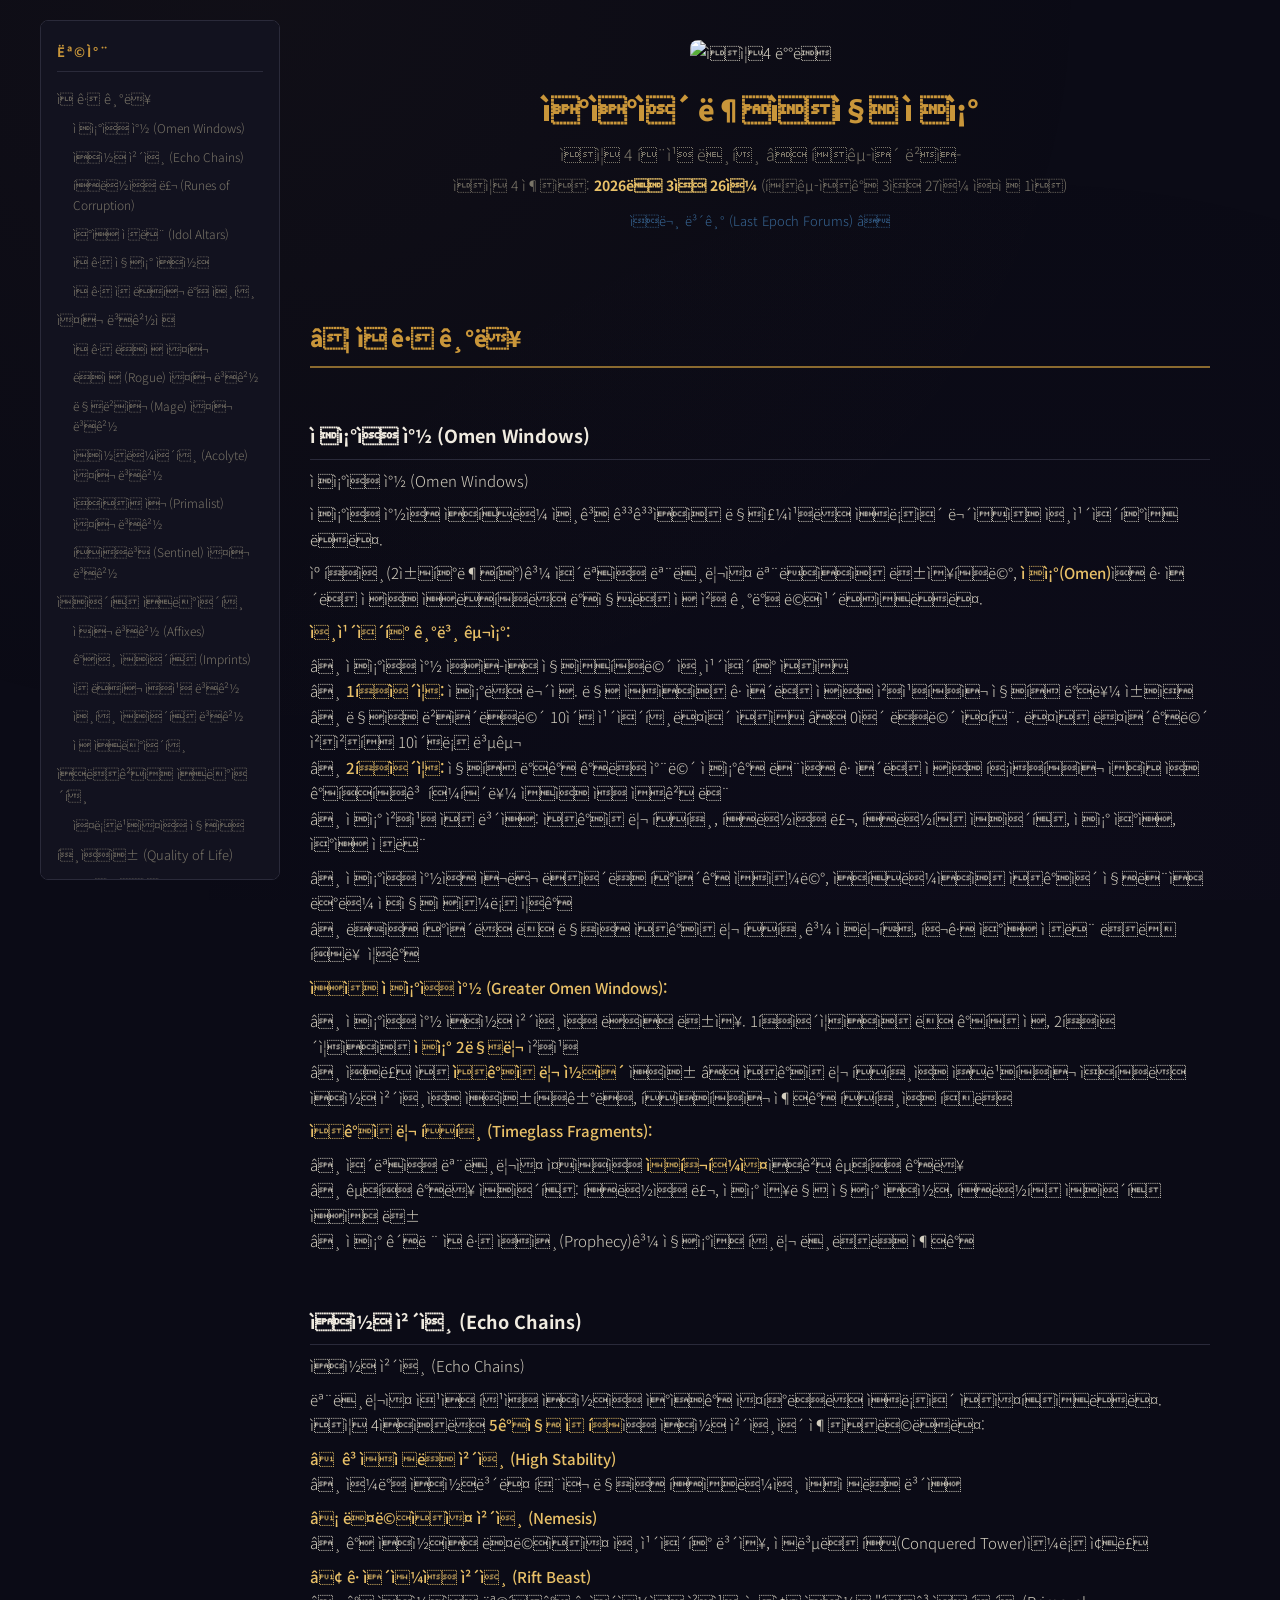
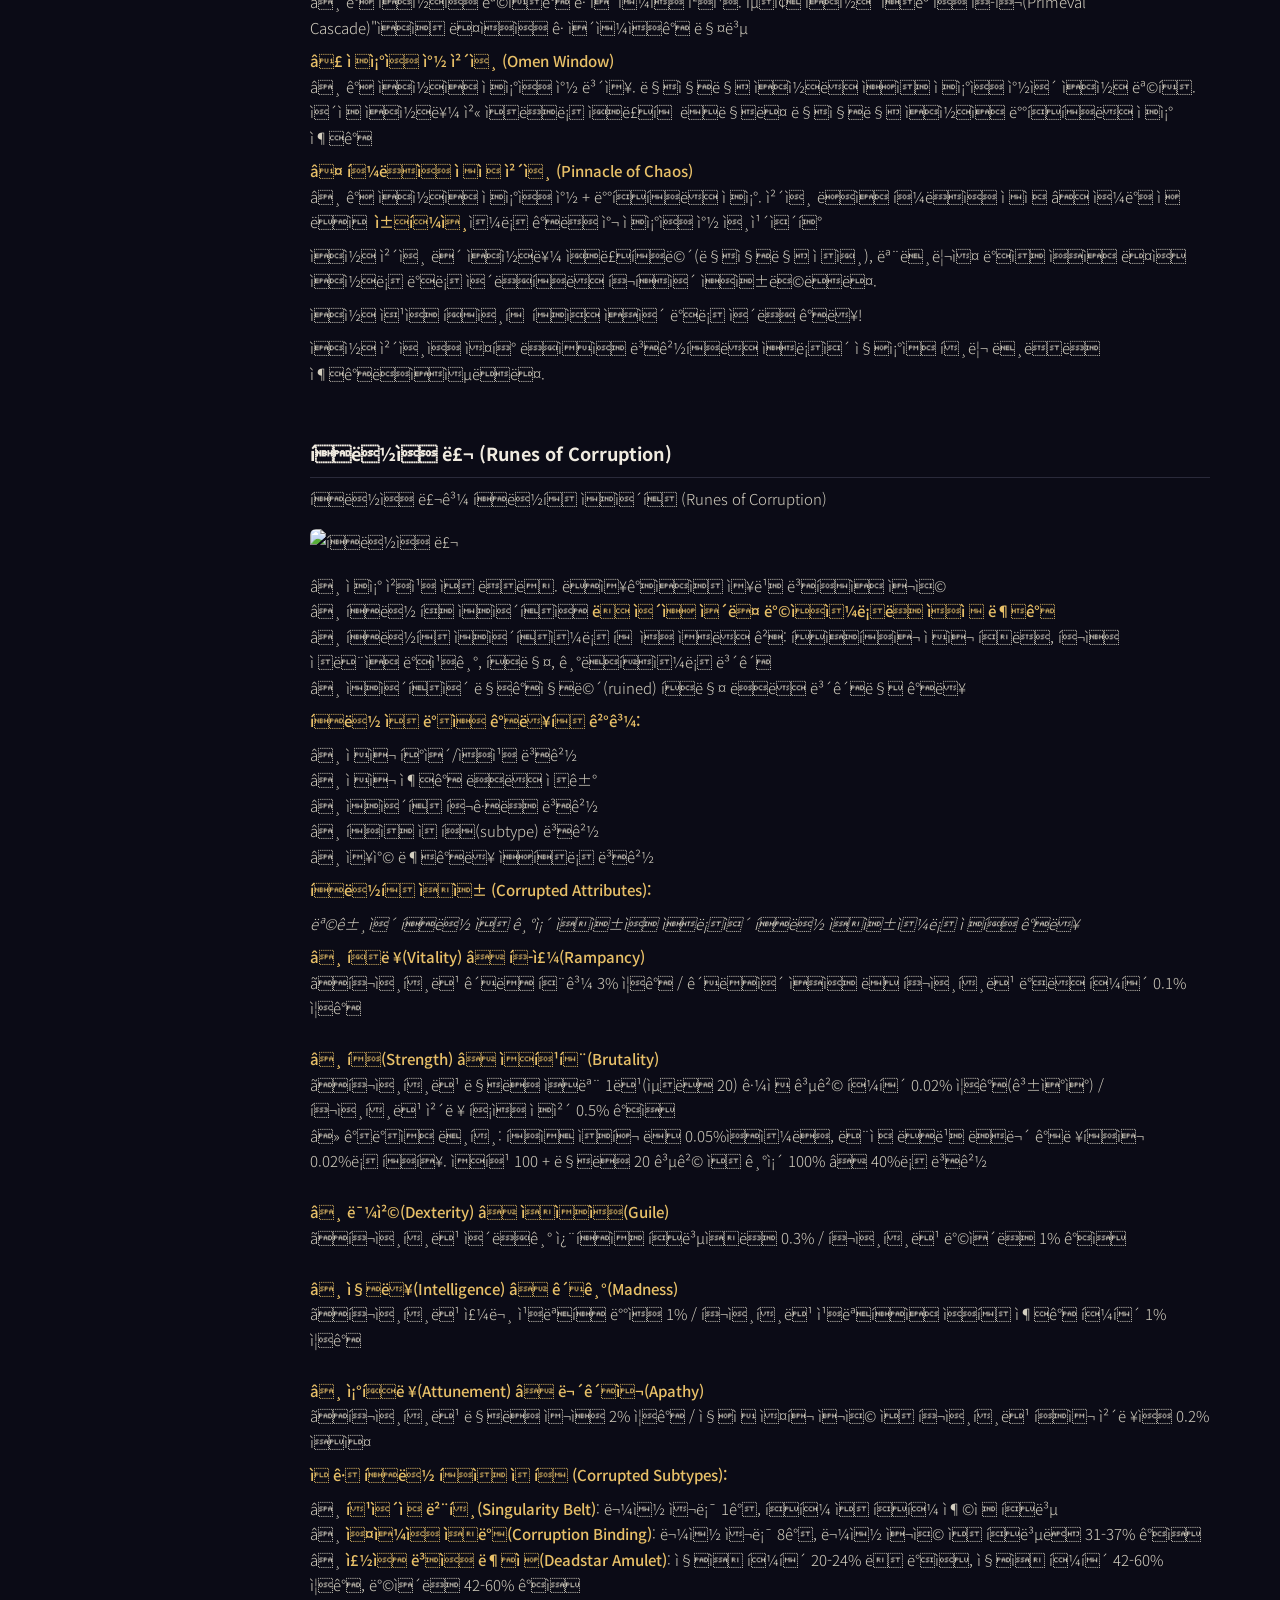
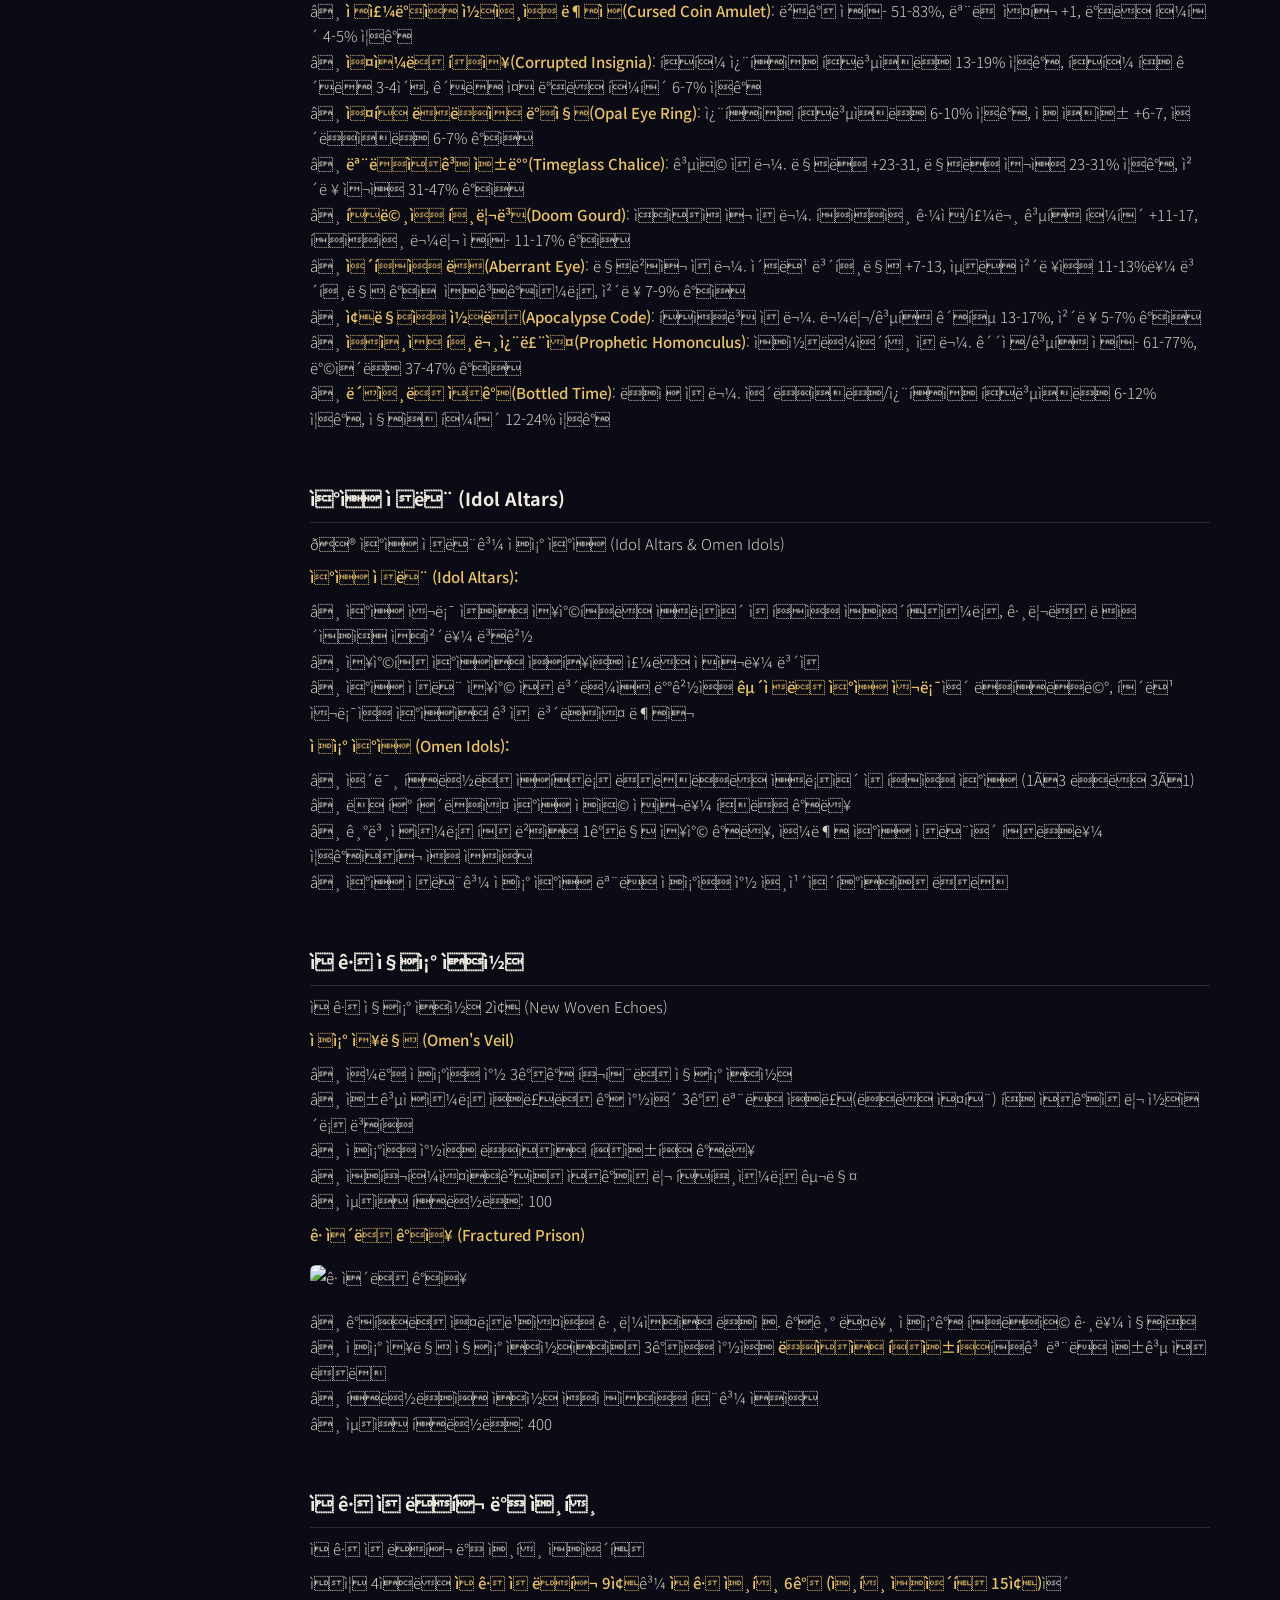
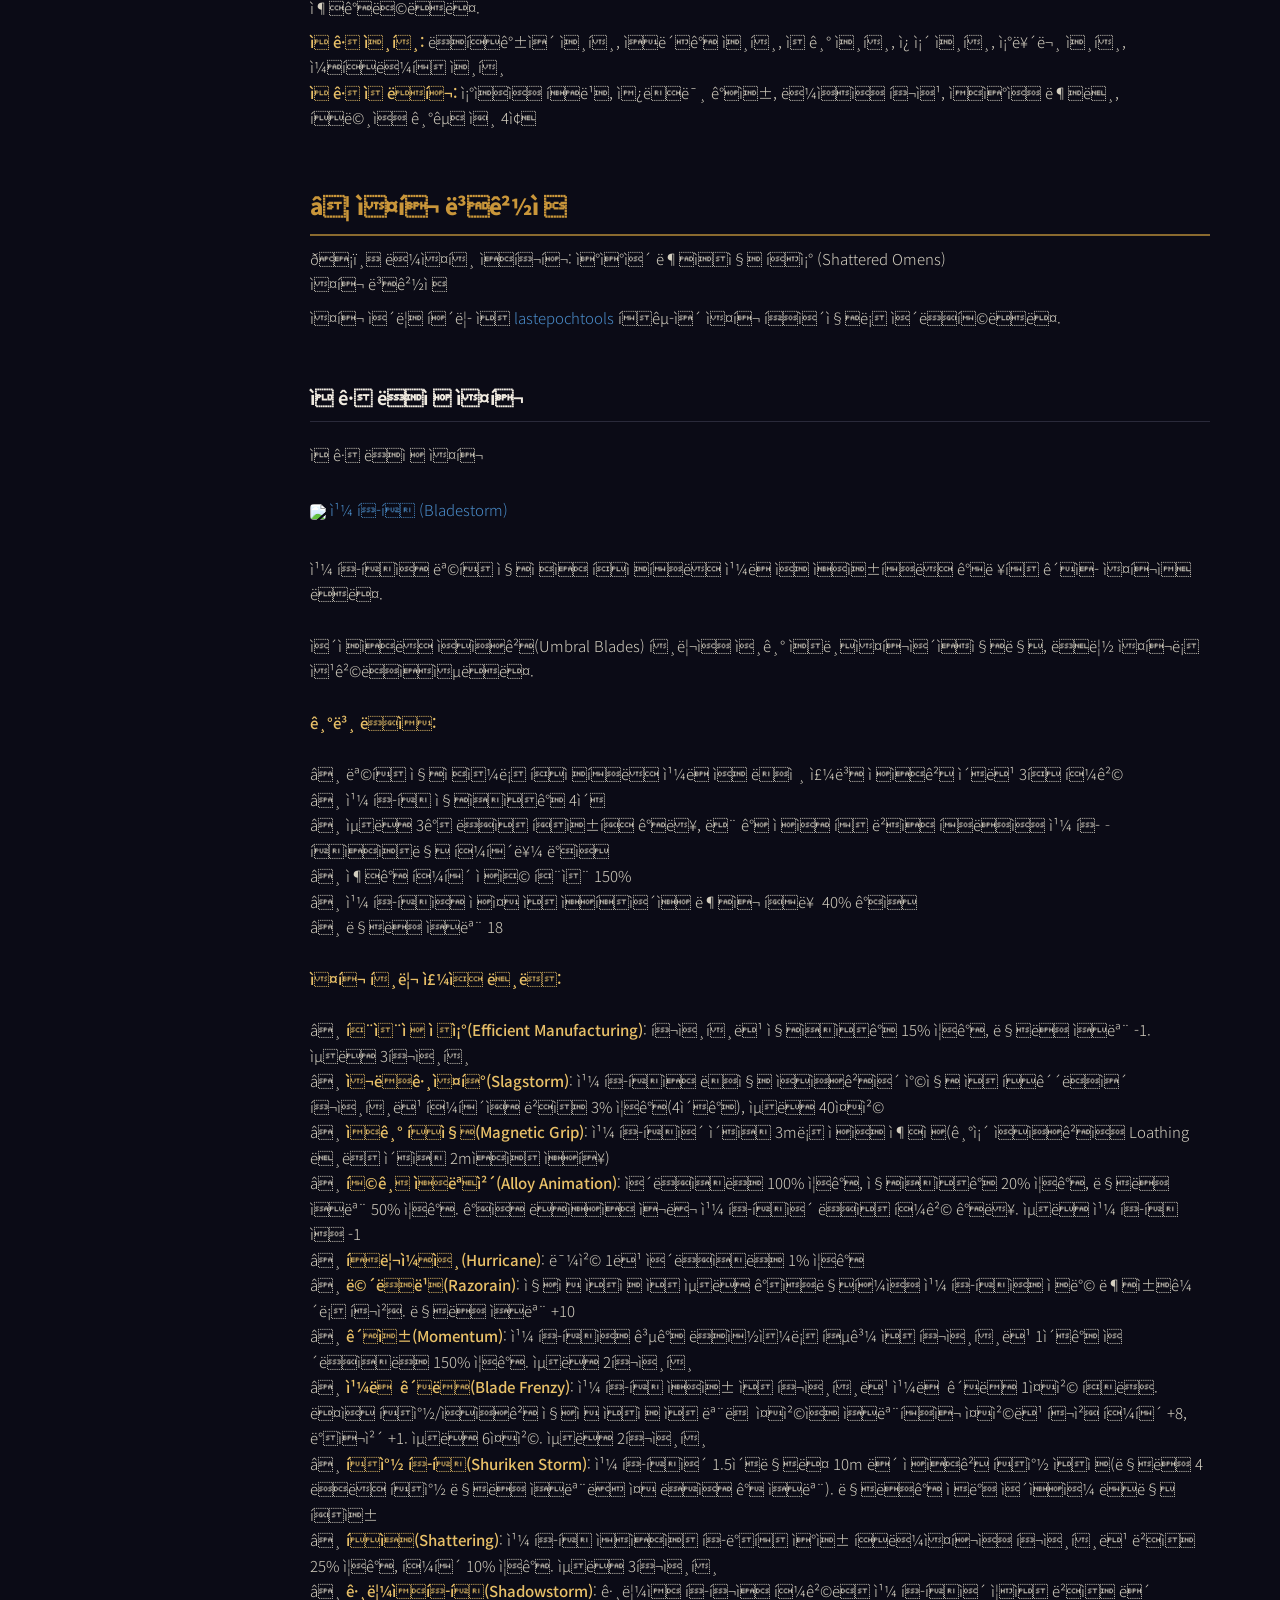
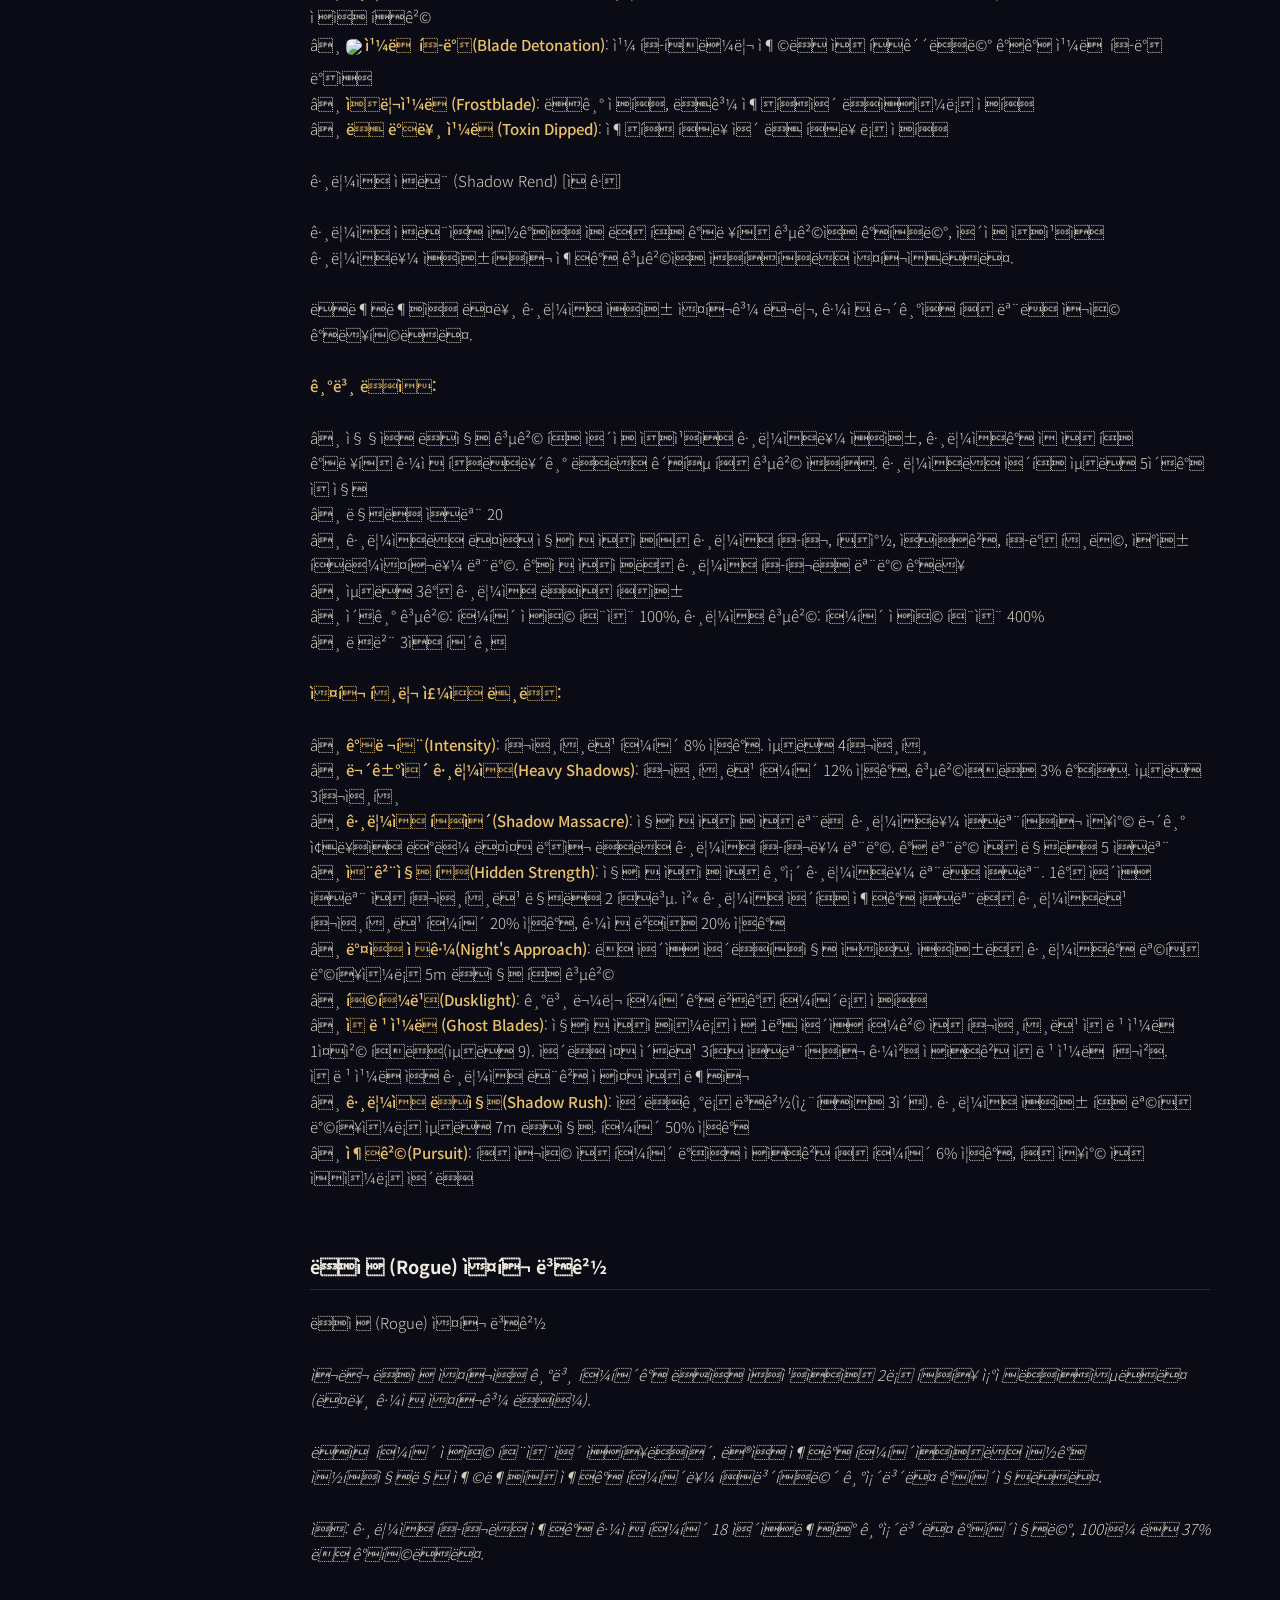
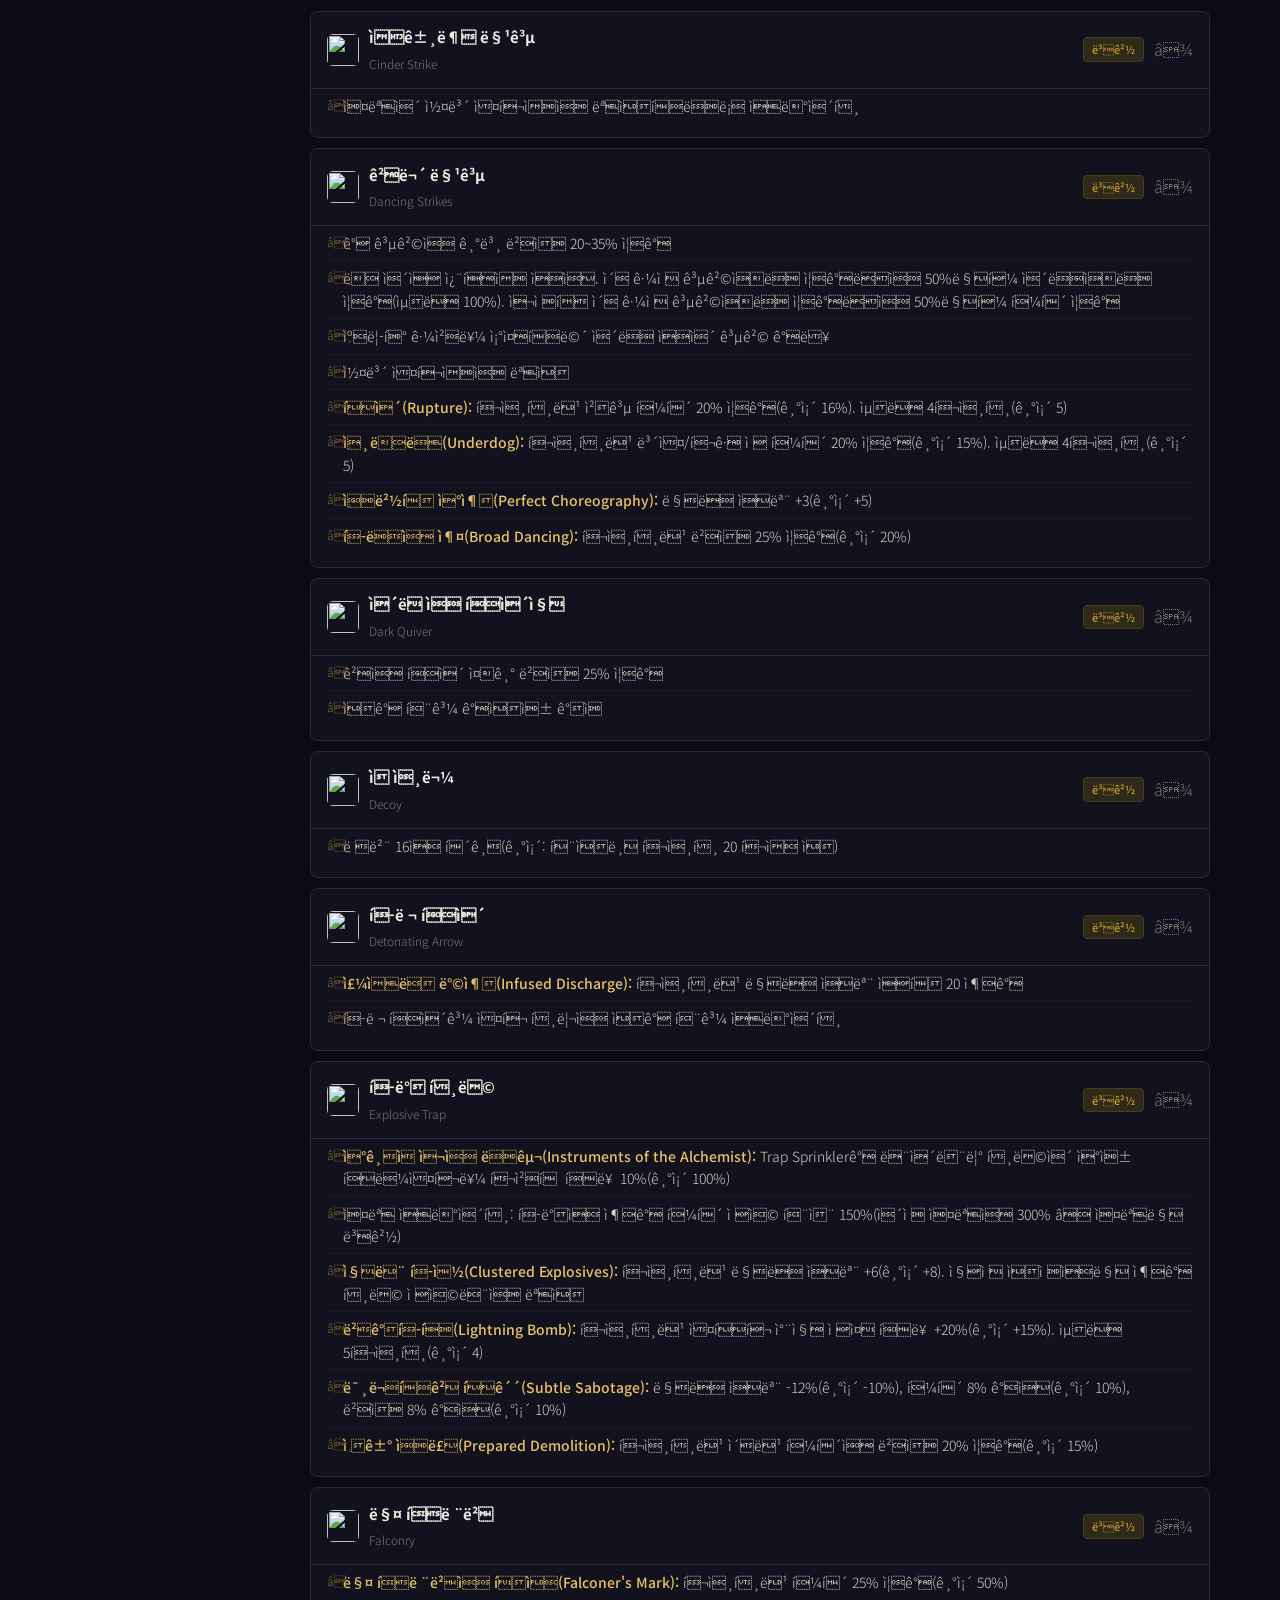
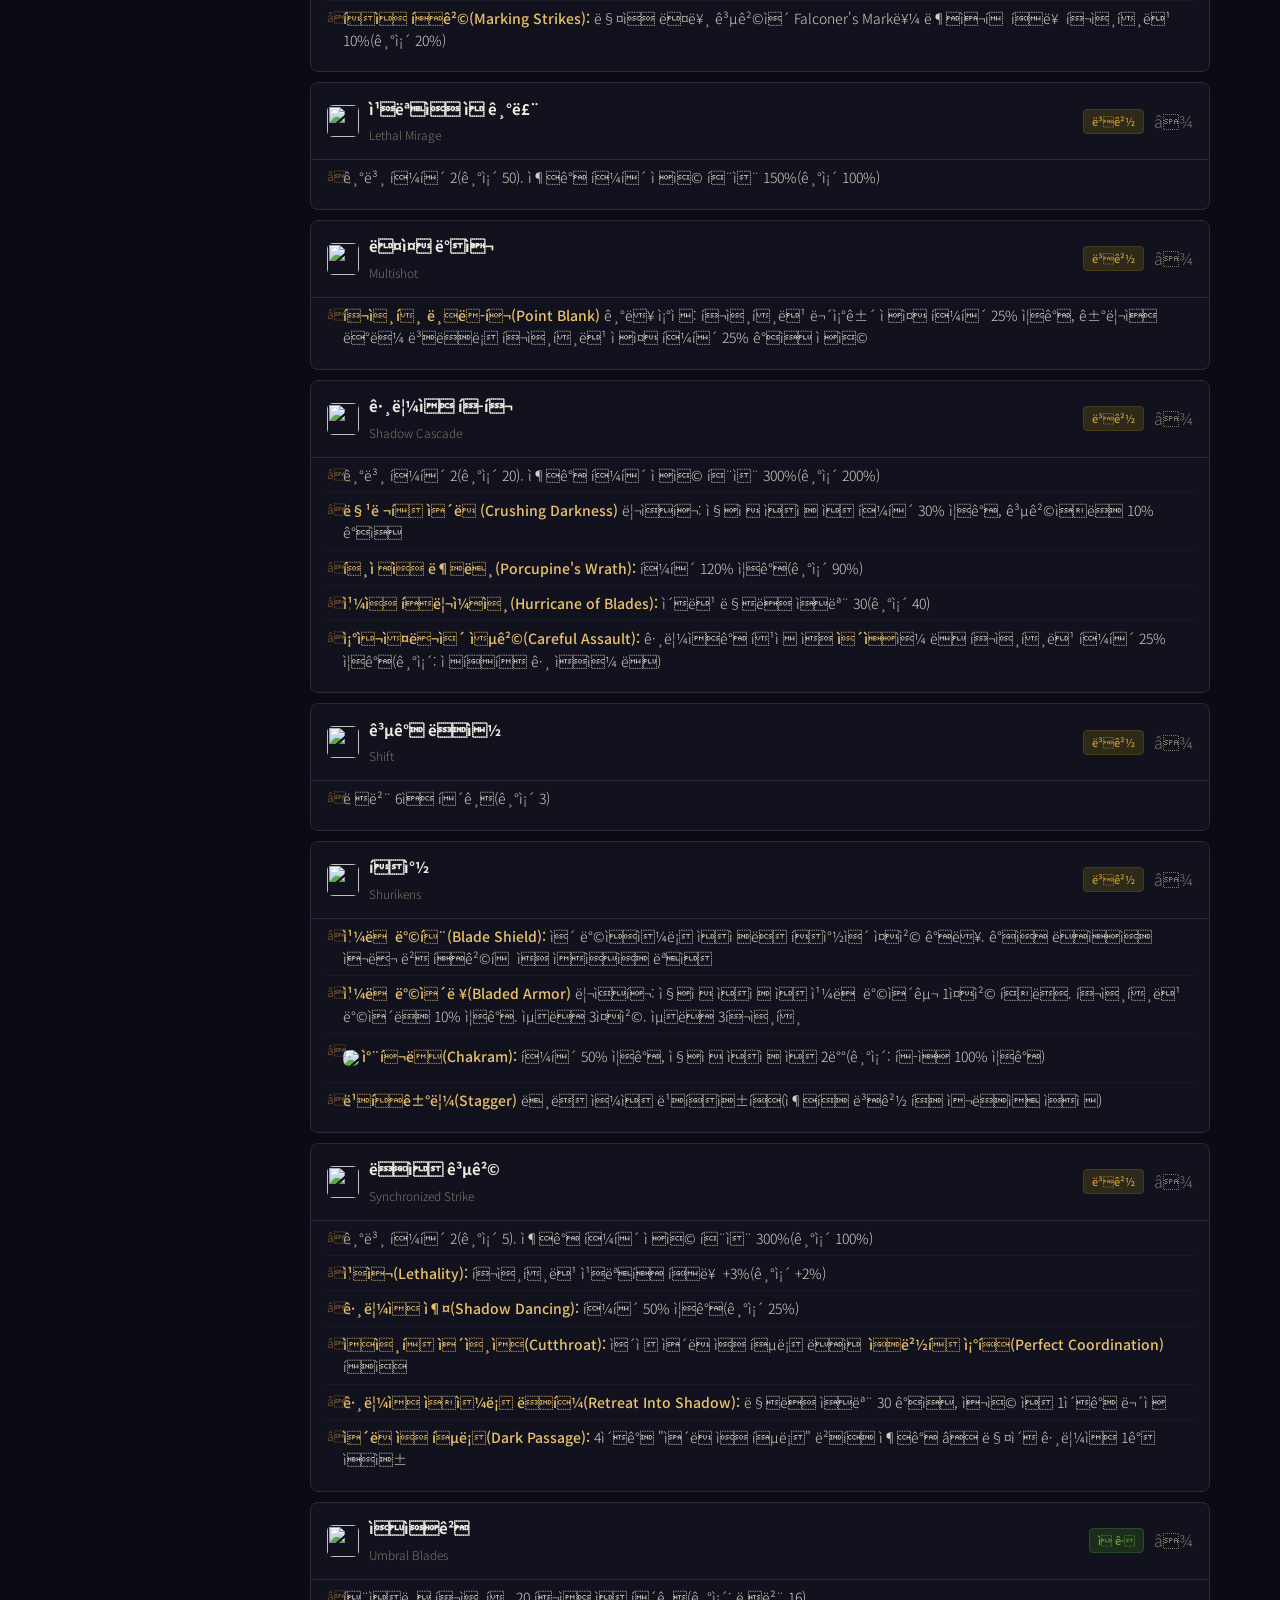
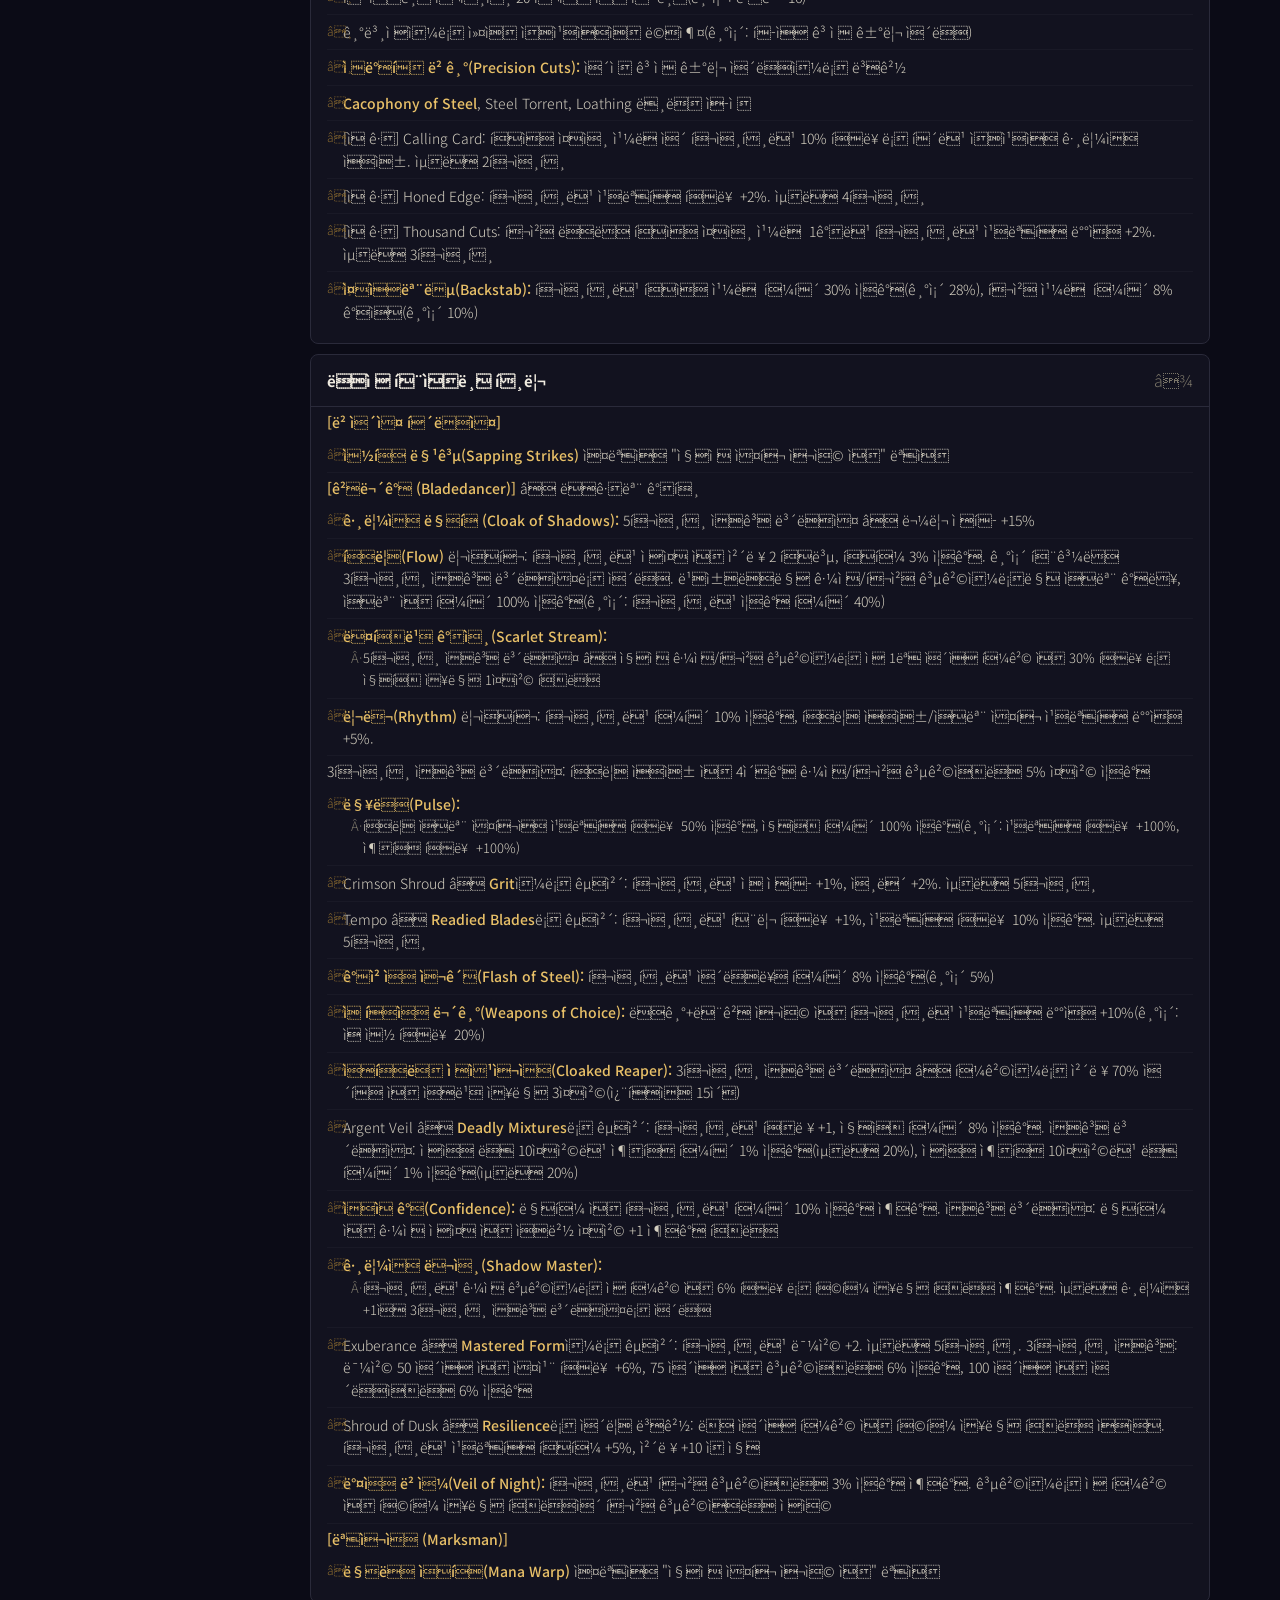
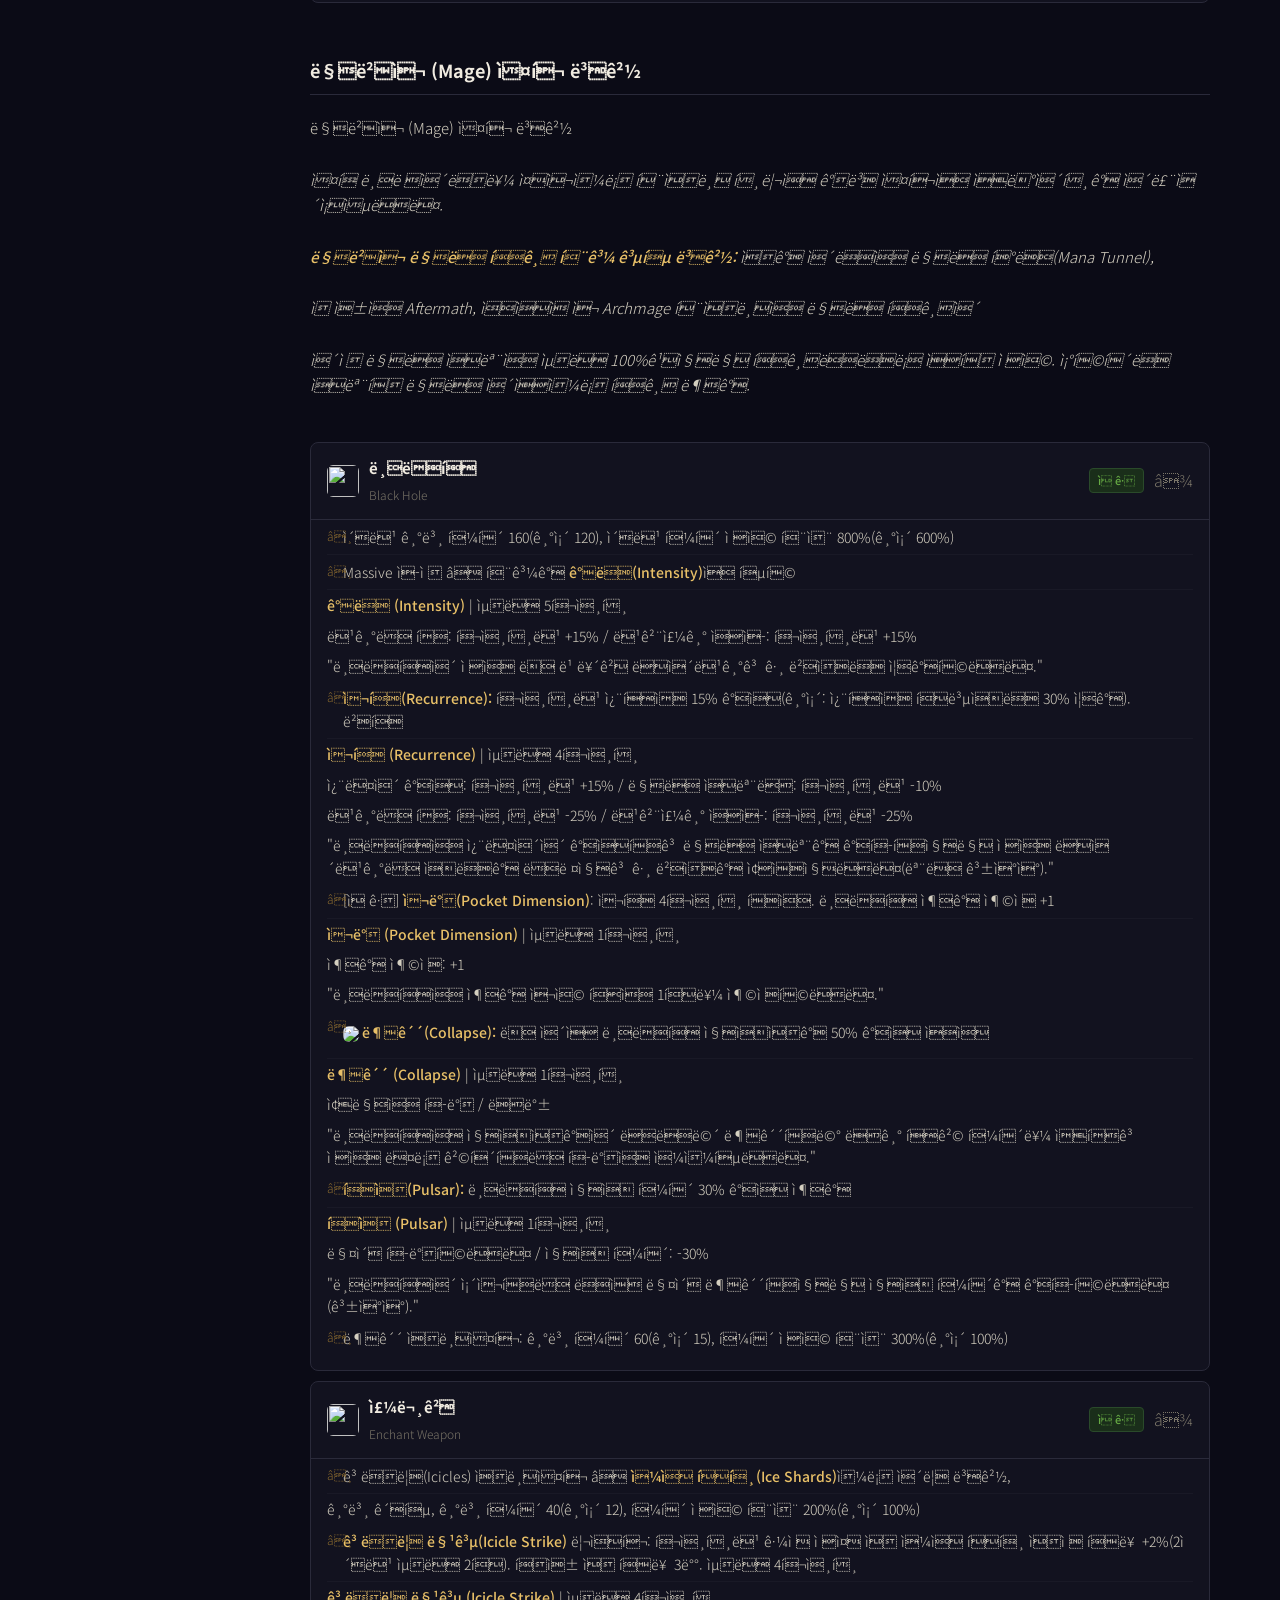
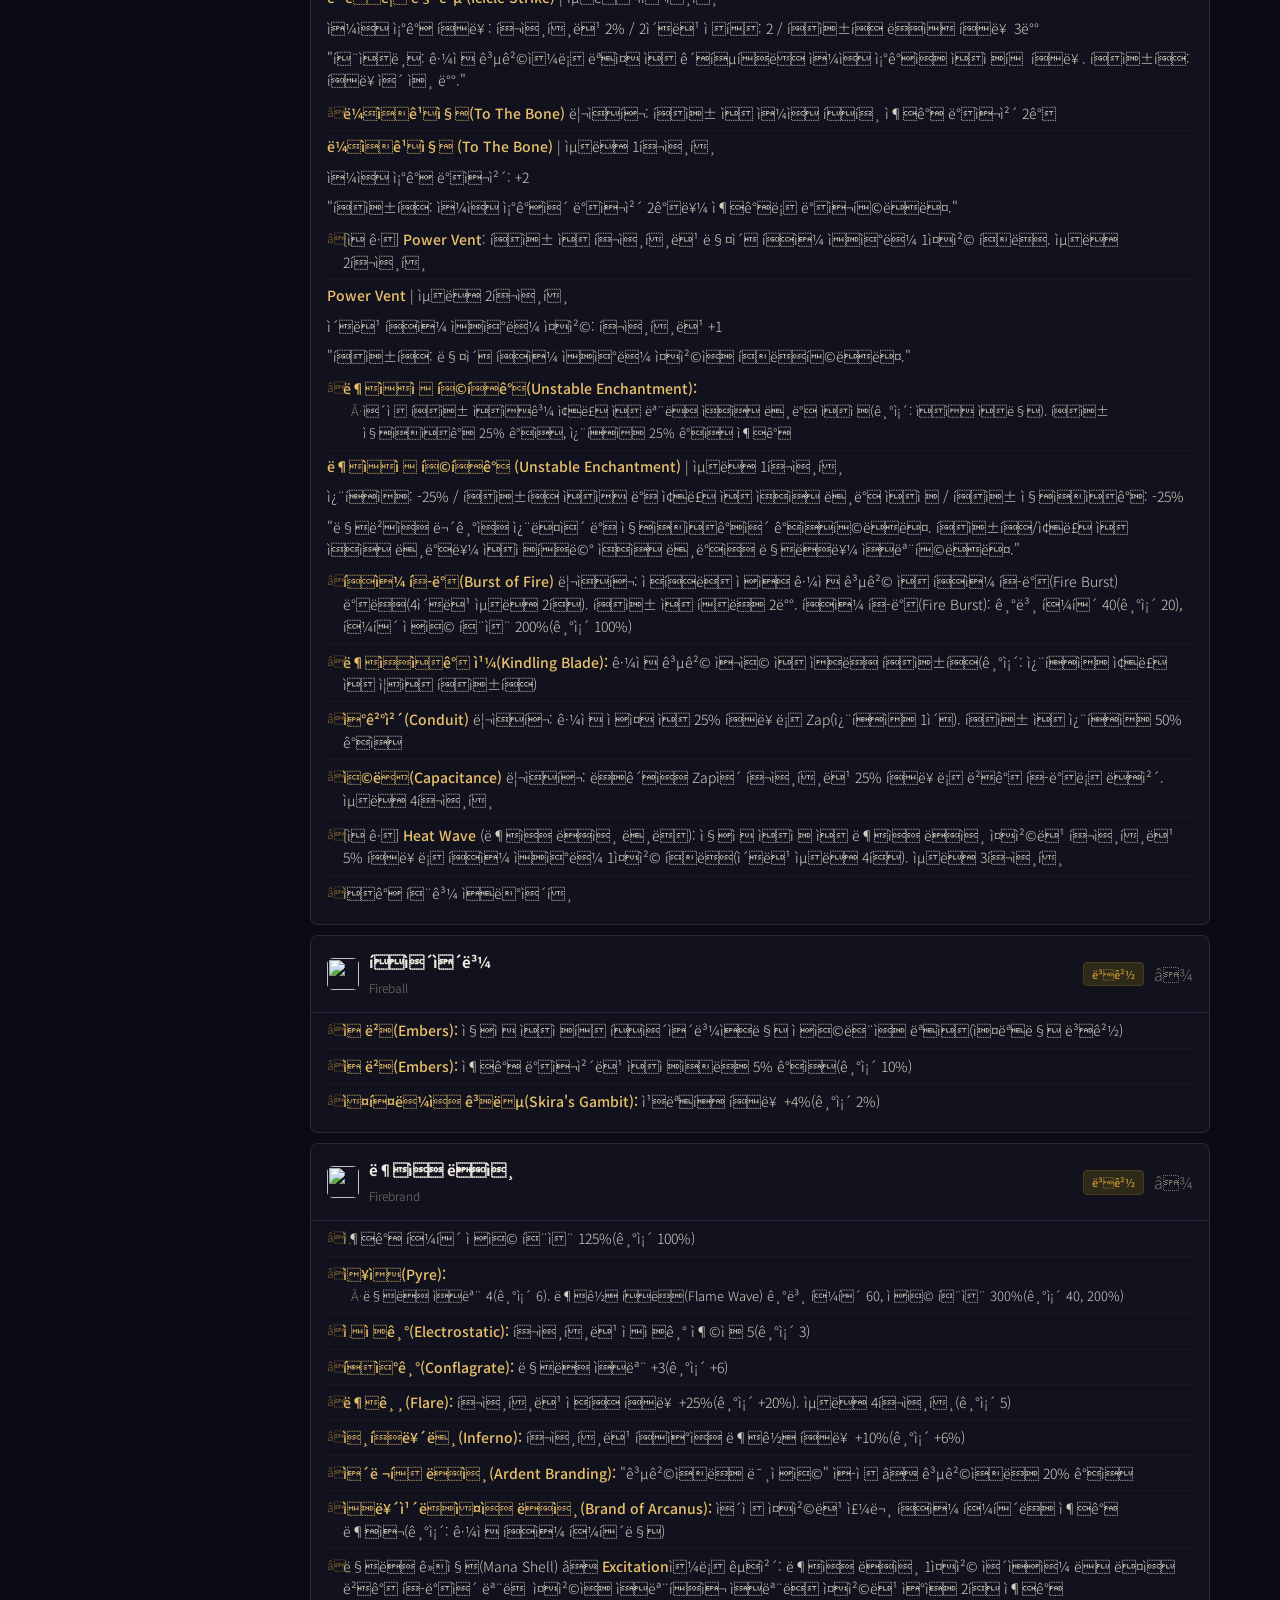
==== index.html @ a0b395b1 "유니크 툴팁 전면 수정: 이미지 좌표 + Modifier 전체 추가" ====
<!DOCTYPE html>
<html lang="ko">
<head>
<meta charset="UTF-8">
<meta name="viewport" content="width=device-width, initial-scale=1.0">
<title>ë¼ì¤í¸ ìí¬í¬ ìì¦4: ì°ì°ì´ ë¶ìì§ ì ì¡° â í¨ì¹ ë¸í¸ íêµ­ì´</title>
<meta name="description" content="Last Epoch Season 4 Shattered Omens í¨ì¹ ë¸í¸ íêµ­ì´ ë²ì­">
<style>
@import url('https://fonts.googleapis.com/css2?family=Noto+Sans+KR:wght@300;400;500;700;900&display=swap');

:root {
  --bg: #0b0b16;
  --bg-card: #12121f;
  --bg-card-hover: #1a1a2e;
  --gold: #c9963a;
  --gold-dim: #8a6a2f;
  --gold-bright: #e8c068;
  --text: #d4cfc0;
  --text-dim: #7a7568;
  --text-bright: #f0ebe0;
  --accent: #c93;
  --red: #c44;
  --green: #6a4;
  --blue: #4a8cc9;
  --border: #2a2a3a;
  --purple: #6a4a8a;
}

* { margin: 0; padding: 0; box-sizing: border-box; }

html { scroll-behavior: smooth; }

body {
  font-family: 'Noto Sans KR', sans-serif;
  background: var(--bg);
  color: var(--text);
  line-height: 1.7;
  font-size: 15px;
  font-weight: 300;
}

/* ë°°ê²½ ê·¸ëëì¸í¸ */
body::before {
  content: '';
  position: fixed;
  top: 0; left: 0; right: 0; bottom: 0;
  background: radial-gradient(ellipse at 20% 0%, rgba(201,150,58,0.03) 0%, transparent 60%),
              radial-gradient(ellipse at 80% 100%, rgba(100,60,140,0.03) 0%, transparent 60%);
  pointer-events: none;
  z-index: 0;
}

/* ë ì´ìì */
.layout {
  display: flex;
  max-width: 1200px;
  margin: 0 auto;
  position: relative;
}

/* TOC ì¬ì´ëë° */
.toc {
  position: sticky;
  top: 20px;
  width: 240px;
  min-width: 240px;
  height: fit-content;
  max-height: calc(100vh - 40px);
  overflow-y: auto;
  padding: 20px 16px;
  margin-top: 20px;
  background: var(--bg-card);
  border: 1px solid var(--border);
  border-radius: 8px;
  z-index: 10;
}

.toc::-webkit-scrollbar { width: 4px; }
.toc::-webkit-scrollbar-thumb { background: var(--gold-dim); border-radius: 2px; }

.toc-title {
  font-size: 13px;
  font-weight: 700;
  color: var(--gold);
  text-transform: uppercase;
  letter-spacing: 2px;
  margin-bottom: 12px;
  padding-bottom: 8px;
  border-bottom: 1px solid var(--border);
}

.toc a {
  display: block;
  color: var(--text-dim);
  text-decoration: none;
  font-size: 13px;
  padding: 4px 0;
  transition: color 0.2s;
}

.toc a:hover { color: var(--gold-bright); }
.toc a.toc-sub { padding-left: 16px; font-size: 12px; }

/* ë©ì¸ ì»¨íì¸  */
.content {
  flex: 1;
  min-width: 0;
  padding: 0 30px 60px;
  position: relative;
  z-index: 1;
}

/* í¤ë */
.hero {
  text-align: center;
  padding: 40px 0 30px;
}

.hero img { max-width: 100%; height: auto; border-radius: 8px; }

.hero-title {
  font-size: 28px;
  font-weight: 900;
  color: var(--gold);
  margin-top: 20px;
  letter-spacing: -0.5px;
}

.hero-sub {
  font-size: 16px;
  color: var(--text-dim);
  margin-top: 8px;
}

.hero-date {
  font-size: 14px;
  color: var(--text-dim);
  margin-top: 6px;
}

.hero-date b { color: var(--gold-bright); }

.hero-link {
  display: inline-block;
  margin-top: 12px;
  color: var(--blue);
  font-size: 13px;
  text-decoration: none;
  opacity: 0.7;
  transition: opacity 0.2s;
}

.hero-link:hover { opacity: 1; }

/* ì¹ì */
section {
  margin-top: 40px;
  animation: fadeIn 0.3s ease;
}

@keyframes fadeIn {
  from { opacity: 0; transform: translateY(10px); }
  to { opacity: 1; transform: translateY(0); }
}

h1 {
  font-size: 22px;
  font-weight: 900;
  color: var(--gold);
  padding: 16px 0 10px;
  border-bottom: 2px solid var(--gold-dim);
  margin-bottom: 10px;
  letter-spacing: -0.3px;
}

h2 {
  font-size: 18px;
  font-weight: 700;
  color: var(--text-bright);
  padding: 12px 0 8px;
  border-bottom: 1px solid var(--border);
  margin-bottom: 8px;
}

/* ë³¸ë¬¸ ì¤íì¼ */
section p {
  margin: 8px 0;
}

section b {
  color: var(--gold-bright);
  font-weight: 500;
}

section img {
  max-width: 100%;
  height: auto;
  border-radius: 6px;
  margin: 10px 0;
}

/* â¸ ë¶ë¦¿ ì¤íì¼ */
section p { padding-left: 0; }

/* ë§í¬ */
a { color: var(--blue); text-decoration: none; }
a:hover { text-decoration: underline; }

/* [ì ê·] íê·¸ */
.new-tag {
  color: #c93;
  font-weight: 700;
  font-size: 13px;
}

/* ëª¨ë°ì¼ */
@media (max-width: 900px) {
  .toc { display: none; }
  .content { padding: 0 16px 40px; }
  .hero-title { font-size: 22px; }
  h1 { font-size: 19px; }
  h2 { font-size: 16px; }
}

/* ëª¨ë°ì¼ TOC í ê¸ */
.toc-mobile-btn {
  display: none;
  position: fixed;
  bottom: 20px;
  right: 20px;
  width: 48px;
  height: 48px;
  border-radius: 50%;
  background: var(--gold);
  color: var(--bg);
  border: none;
  font-size: 20px;
  cursor: pointer;
  z-index: 100;
  box-shadow: 0 4px 16px rgba(0,0,0,0.4);
}

@media (max-width: 900px) {
  .toc-mobile-btn { display: flex; align-items: center; justify-content: center; }
  .toc.show {
    display: block;
    position: fixed;
    top: 0; left: 0; right: 0; bottom: 0;
    width: 100%;
    max-height: 100vh;
    border-radius: 0;
    z-index: 99;
    background: rgba(11,11,22,0.97);
    padding: 60px 30px;
  }
}


/* ë°°ë ì¬ì´ë ë°°ê²½ */
.side-banner {
  position: fixed;
  top: 0;
  bottom: 0;
  width: 300px;
  background: url('https://raw.githubusercontent.com/fnrkp089/lastepoch-kr/main/banner.png') center/cover no-repeat;
  opacity: 0.12;
  z-index: 0;
  pointer-events: none;
}
.side-banner.left { left: 0; }
.side-banner.right { right: 0; transform: scaleX(-1); }

@media (max-width: 1400px) {
  .side-banner { opacity: 0.06; }
}
@media (max-width: 1000px) {
  .side-banner { display: none; }
}

/* ì¤í¬ ìì´ì½ */
.skill-icon, img[width="20"] {
  vertical-align: middle;
  margin-right: 4px;
  border-radius: 4px;
  filter: brightness(1.1);
}


.side-banner {
  position: fixed;
  top: 0;
  bottom: 0;
  width: 300px;
  z-index: 0;
  pointer-events: none;
  overflow: hidden;
}
.side-banner.left { left: 0; }
.side-banner.right { right: 0; }
.side-banner img {
  width: 100%;
  height: 100%;
  object-fit: cover;
  opacity: 0.1;
}
.side-banner.right img { transform: scaleX(-1); }

@media (max-width: 1400px) {
  .side-banner img { opacity: 0.05; }
}
@media (max-width: 1000px) {
  .side-banner { display: none; }
}


/* í ì¤í¸ ìë¦¼ */
.toast {
  position: fixed;
  bottom: 80px;
  left: 50%;
  transform: translateX(-50%) translateY(20px);
  background: rgba(26, 26, 46, 0.95);
  border: 1px solid var(--gold-dim);
  border-radius: 8px;
  padding: 12px 24px;
  color: var(--text);
  font-size: 13px;
  z-index: 10001;
  opacity: 0;
  transition: opacity 0.3s, transform 0.3s;
  pointer-events: none;
  max-width: 90vw;
  text-align: center;
  box-shadow: 0 4px 20px rgba(0,0,0,0.5);
}
.toast.show {
  opacity: 1;
  transform: translateX(-50%) translateY(0);
}
.toast .toast-icon { color: var(--gold); margin-right: 8px; }


/* ì¤í¬ ì¹´ë */
.skill-cards {
  display: flex;
  flex-direction: column;
  gap: 10px;
  margin-top: 12px;
}

.skill-card {
  background: var(--bg-card);
  border: 1px solid var(--border);
  border-radius: 8px;
  overflow: hidden;
  transition: border-color 0.2s;
}
.skill-card:hover { border-color: var(--gold-dim); }

.card-head {
  display: flex;
  align-items: center;
  gap: 10px;
  padding: 12px 16px;
  cursor: pointer;
  user-select: none;
  transition: background 0.15s;
}
.card-head:hover { background: var(--bg-card-hover); }

.card-icon {
  width: 32px;
  height: 32px;
  border-radius: 6px;
  flex-shrink: 0;
  image-rendering: auto;
}

.card-title {
  flex: 1;
  min-width: 0;
}

.card-name {
  font-size: 15px;
  font-weight: 700;
  color: var(--text-bright);
  display: block;
}

.card-name-en {
  font-size: 12px;
  color: var(--text-dim);
}

.card-tag {
  font-size: 11px;
  padding: 2px 8px;
  border-radius: 4px;
  flex-shrink: 0;
  font-weight: 500;
}
.card-tag.new { background: #1a2e1a; color: #6a4; border: 1px solid #2a4a2a; }
.card-tag.changed { background: #2e2a1a; color: #c93; border: 1px solid #4a3a1a; }
.card-tag.rework { background: #1a1a2e; color: #88f; border: 1px solid #2a2a4a; }

.card-toggle {
  font-size: 16px;
  color: var(--text-dim);
  transition: transform 0.2s;
  flex-shrink: 0;
}

.skill-card.collapsed .card-toggle { transform: rotate(-90deg); }
.skill-card.collapsed .card-content { display: none; }

.card-content {
  padding: 0 16px 14px;
  border-top: 1px solid var(--border);
}

/* ë³ê²½ì  ì¤íì¼ */
.change-item {
  padding: 6px 0 6px 16px;
  position: relative;
  font-size: 14px;
  line-height: 1.6;
  color: var(--text);
  border-bottom: 1px solid rgba(255,255,255,0.03);
}
.change-item:last-child { border-bottom: none; }
.change-item::before {
  content: "â¸";
  position: absolute;
  left: 0;
  color: var(--gold-dim);
  font-size: 12px;
}

.change-node {
  color: var(--gold-bright);
  font-weight: 500;
}

.change-detail {
  padding-left: 20px;
  color: var(--text);
  font-size: 13px;
  line-height: 1.7;
  position: relative;
}
.change-detail::before {
  content: "Â·";
  position: absolute;
  left: 8px;
  color: var(--text-dim);
}

.change-note {
  padding: 4px 0;
  font-size: 14px;
  color: var(--text);
  line-height: 1.6;
}


/* ì ëí¬ ì¹´ë */
.unique-cards {
  display: grid;
  grid-template-columns: repeat(auto-fill, minmax(340px, 1fr));
  gap: 8px;
  margin-top: 12px;
}

.unique-card {
  background: var(--bg-card);
  border: 1px solid var(--border);
  border-radius: 8px;
  padding: 12px 14px;
  transition: border-color 0.2s;
}
.unique-card:hover { border-color: var(--gold-dim); }

.unique-name {
  font-size: 14px;
  font-weight: 700;
  color: var(--gold-bright);
  margin-bottom: 6px;
}
.unique-en {
  font-weight: 400;
  font-size: 12px;
  color: var(--text-dim);
}

.unique-details {
  font-size: 13px;
  line-height: 1.6;
  color: var(--text);
}
.unique-detail {
  padding: 2px 0 2px 14px;
  position: relative;
}
.unique-detail::before {
  content: "Â·";
  position: absolute;
  left: 2px;
  color: var(--gold-dim);
}


/* ì ëí¬ í´í */
.tt-unique-popup {
  display: none;
  position: fixed;
  width: 340px;
  max-width: 90vw;
  background: linear-gradient(180deg, #1a1520 0%, #12101a 100%);
  border: 1px solid #6a5a3a;
  border-radius: 8px;
  padding: 0;
  z-index: 10000;
  box-shadow: 0 12px 40px rgba(0,0,0,0.8);
  pointer-events: none;
  overflow: hidden;
}

.tt:hover .tt-unique-popup { display: block; }

.tt-u-header {
  display: flex;
  align-items: center;
  gap: 12px;
  padding: 12px;
  background: rgba(201,150,58,0.08);
  border-bottom: 1px solid rgba(201,150,58,0.15);
}

.tt-u-icon {
  width: 56px;
  height: 56px;
  flex-shrink: 0;
  background-image: url('https://www.lastepochtools.com/data/version140/db/res/ffce45425d07007cec794e0d051efb5c.webp');
  background-repeat: no-repeat;
  border-radius: 4px;
  image-rendering: auto;
  border: 1px solid rgba(201,150,58,0.3);
}

.tt-u-info { flex: 1; min-width: 0; }

.tt-u-name {
  font-size: 14px;
  font-weight: 700;
  color: #c9963a;
  line-height: 1.3;
}

.tt-u-base {
  font-size: 11px;
  color: #888;
  margin-top: 2px;
}

.tt-u-set-tag {
  display: inline-block;
  font-size: 10px;
  padding: 1px 6px;
  border-radius: 3px;
  background: #1a2a1a;
  color: #4a8;
  border: 1px solid #2a4a3a;
  margin-top: 4px;
}

.tt-u-lore {
  padding: 8px 12px;
  font-size: 11px;
  font-style: italic;
  color: #8a8070;
  line-height: 1.5;
  border-bottom: 1px solid rgba(255,255,255,0.05);
}

.tt-u-mods {
  padding: 8px 12px 12px;
}

.tt-u-mod {
  font-size: 12px;
  color: #a8c0d8;
  padding: 3px 0;
  line-height: 1.5;
}

.tt-u-mod .mod-val {
  color: #79a7ea;
}

/* ì¤í¬ë¡¤ë° */
::-webkit-scrollbar { width: 8px; }
::-webkit-scrollbar-track { background: var(--bg); }
::-webkit-scrollbar-thumb { background: var(--border); border-radius: 4px; }
::-webkit-scrollbar-thumb:hover { background: var(--gold-dim); }

/* footer */
.footer {
  text-align: center;
  padding: 40px 0;
  color: var(--text-dim);
  font-size: 12px;
  border-top: 1px solid var(--border);
  margin-top: 40px;
}

.footer a { color: var(--gold-dim); }

/* í´í */
.tt {
  position: relative;
  cursor: help;
  border-bottom: 1px dotted var(--gold-dim);
  display: inline;
}
.tt:hover { color: var(--gold-bright); }

.tt-popup {
  display: none;
  position: fixed;
  width: 320px;
  max-width: 90vw;
  background: #111122;
  border: 1px solid var(--gold-dim);
  border-radius: 8px;
  padding: 14px;
  z-index: 10000;
  box-shadow: 0 8px 32px rgba(0,0,0,0.8);
  pointer-events: none;
  font-size: 13px;
  line-height: 1.6;
}

.tt:hover .tt-popup { display: block; }

/* ì¤í¬/ìíì´ì ì°¸ì¡° ìì */
.tt-desc .skill-ref { color: #a88054; font-weight: 500; }
.tt-desc .num-ref { color: #79a7ea; }
.tt-desc .ailment-ref { color: #dec200; }


.tt-header {
  display: flex;
  align-items: flex-start;
  justify-content: space-between;
  gap: 8px;
  margin-bottom: 6px;
}

.tt-name {
  font-weight: 700;
  color: var(--gold-bright);
  font-size: 14px;
  line-height: 1.3;
}

.tt-en {
  font-weight: 400;
  color: var(--text-dim);
  font-size: 12px;
}

.tt-tree {
  font-size: 11px;
  color: var(--purple);
  margin-bottom: 4px;
  padding: 2px 0;
}

.tt-meta {
  font-size: 11px;
  color: var(--text-dim);
  margin-bottom: 6px;
  padding: 3px 8px;
  background: rgba(255,255,255,0.04);
  border-radius: 4px;
  display: inline-block;
}

.tt-stats {
  margin: 6px 0;
  padding: 6px 8px;
  background: rgba(255,255,255,0.03);
  border-radius: 4px;
  border-left: 2px solid var(--gold-dim);
}

.tt-stat {
  font-size: 12px;
  color: var(--text);
  padding: 2px 0;
  line-height: 1.4;
}

.stat-val {
  font-weight: 500;
  margin-right: 4px;
}

.stat-up { color: #6a4; }
.stat-down { color: #c55; }

.tt-desc {
  font-size: 12px;
  color: var(--text);
  line-height: 1.5;
  margin-top: 6px;
  padding-top: 6px;
  border-top: 1px solid rgba(255,255,255,0.06);
}

.tt-desc .skill-ref { color: #a88054; font-weight: 500; }
.tt-desc .num-ref { color: #79a7ea; }

.tt-type {
  display: inline-block;
  font-size: 10px;
  padding: 1px 6px;
  border-radius: 3px;
  margin-left: 6px;
  vertical-align: middle;
}
.tt-type.skill { background: #2a4a2a; color: #6a4; }
.tt-type.node { background: #2a2a4a; color: #4a8cc9; }
.tt-type.unique { background: #4a3a2a; color: #c93; }

</style>
</head>
<body>

<div class="side-banner left"></div>
<div class="side-banner right"></div>
<div class="side-banner left"><img src="https://raw.githubusercontent.com/fnrkp089/lastepoch-kr/main/banner.png" alt=""></div>
<div class="side-banner right"><img src="https://raw.githubusercontent.com/fnrkp089/lastepoch-kr/main/banner.png" alt=""></div>
<div class="layout">
  <nav class="toc" id="toc">
    <div class="toc-title">ëª©ì°¨</div>
    <a href="#new-features" class="">ì ê· ê¸°ë¥</a>
<a href="#omen-windows" class="toc-sub">ì ì¡°ì ì°½ (Omen Windows)</a>
<a href="#echo-chains" class="toc-sub">ìì½ ì²´ì¸ (Echo Chains)</a>
<a href="#runes-of-corruption" class="toc-sub">íë½ì ë£¬ (Runes of Corruption)</a>
<a href="#idol-altars" class="toc-sub">ì°ì ì ë¨ (Idol Altars)</a>
<a href="#woven-echoes" class="toc-sub">ì ê· ì§ì¡° ìì½</a>
<a href="#new-uniques" class="toc-sub">ì ê· ì ëí¬ ë° ì¸í¸</a>
<a href="#skill-changes" class="">ì¤í¬ ë³ê²½ì </a>
<a href="#rogue-new" class="toc-sub">ì ê· ëì  ì¤í¬</a>
<a href="#rogue-changes" class="toc-sub">ëì  (Rogue) ì¤í¬ ë³ê²½</a>
<a href="#mage-changes" class="toc-sub">ë§ë²ì¬ (Mage) ì¤í¬ ë³ê²½</a>
<a href="#acolyte-changes" class="toc-sub">ìì½ë¼ì´í¸ (Acolyte) ì¤í¬ ë³ê²½</a>
<a href="#primalist-changes" class="toc-sub">ììì ì¬ (Primalist) ì¤í¬ ë³ê²½</a>
<a href="#sentinel-changes" class="toc-sub">íìë³ (Sentinel) ì¤í¬ ë³ê²½</a>
<a href="#item-updates" class="">ìì´í ìë°ì´í¸</a>
<a href="#affixes" class="toc-sub">ì ì¬ ë³ê²½ (Affixes)</a>
<a href="#imprints" class="toc-sub">ê°ì¸ ìì´í (Imprints)</a>
<a href="#unique-changes" class="toc-sub">ì ëí¬ ìì¹ ë³ê²½</a>
<a href="#set-changes" class="toc-sub">ì¸í¸ ìì´í ë³ê²½</a>
<a href="#enemy-updates" class="toc-sub">ì  ìë°ì´í¸</a>
<a href="#endgame" class="">ìëê²ì ìë°ì´í¸</a>
<a href="#knowledge-orobyss" class="toc-sub">ì¤ë¡ë¹ì¤ì ì§ì</a>
<a href="#qol" class="">í¸ìì± (Quality of Life)</a>
<a href="#loot-filters" class="toc-sub">ë£¨í¸ íí°</a>
<a href="#bug-fixes" class="">ë²ê·¸ ìì </a>
  </nav>

  <main class="content">
    <header class="hero">
      <img src="https://forum.lastepoch.com/uploads/default/original/3X/5/0/500f72d070e0c02cc57b940032e07c2195cbbd24.jpeg" alt="ìì¦4 ë°°ë">
      <div class="hero-title">ì°ì°ì´ ë¶ìì§ ì ì¡°</div>
      <div class="hero-sub">ìì¦ 4 í¨ì¹ ë¸í¸ â íêµ­ì´ ë²ì­</div>
      <div class="hero-date">ìì¦ 4 ì¶ì: <b>2026ë 3ì 26ì¼</b> (íêµ­ìê° 3ì 27ì¼ ì¤ì  1ì)</div>
      <a class="hero-link" href="https://forum.lastepoch.com/t/last-epoch-shattered-omens-patch-notes/80571" target="_blank">ìë¬¸ ë³´ê¸° (Last Epoch Forums) â</a>
    </header>

    <section id="new-features">
<h1>â¦ ì ê· ê¸°ë¥</h1>

</section>

<section id="omen-windows">
<h2>ì ì¡°ì ì°½ (Omen Windows)</h2>
<p>ì ì¡°ì ì°½ (Omen Windows)</p><p>ì ì¡°ì ì°½ì ìíë¼ ì¸ê³ ê³³ê³³ìì ë§ì£¼ì¹ë ìë¡ì´ ë¬´ìì ì¸ì¹´ì´í°ìëë¤.</p><p>ìº íì¸(2ì±í°ë¶í°)ê³¼ ì´ëªì ëª¨ë¸ë¦¬ì¤ ëª¨ëìì ë±ì¥íë©°, <b>ì ì¡°(Omen)</b>ì ê· ì´ë ì ì ìëíë ë°ì§ë ì  ì² ê¸°ë° ë©ì¹´ëìëë¤.</p><p><b>ì¸ì¹´ì´í° ê¸°ë³¸ êµ¬ì¡°:</b></p><p>â¸ ì ì¡°ì ì°½ ìì­ì ì§ìíë©´ ì¸ì¹´ì´í° ìì<br>â¸ <b>1íì´ì¦:</b> ì ì¡°ë ë¬´ì . ë§ ììì ê· ì´ë ì ì ì²ì¹íì¬ ì§í ë°ë¥¼ ì±ì<br>â¸ ë§ì ë²ì´ëë©´ 10ì´ ì¹´ì´í¸ë¤ì´ ìì â 0ì´ ëë©´ ì¤í¨. ë¤ì ë¤ì´ê°ë©´ ì²ì²í 10ì´ë¡ ë³µêµ¬<br>â¸ <b>2íì´ì¦:</b> ì§í ë°ê° ê°ë ì°¨ë©´ ì ì¡°ê° ë¨ì ê· ì´ë ì ì í¡ìíì¬ ìì ì ê°ííê³  í¼í´ë¥¼ ìì ì ìê² ë¨<br>â¸ ì ì¡° ì²ì¹ ì ë³´ì: ìê°ì ë¦¬ íí¸, íë½ì ë£¬, íë½í ìì´í, ì ì¡° ì°ì, ì°ì ì ë¨</p><p>â¸ ì ì¡°ì ì°½ì ì¬ë¬ ëì´ë í°ì´ê° ìì¼ë©°, ìíë¼ìì ìê°ì´ ì§ë¨ì ë°ë¼ ì ì§ì ì¼ë¡ ì¦ê°<br>â¸ ëì í°ì´ë ë ë§ì ìê°ì ë¦¬ íí¸ê³¼ ì ë¦¬í, í¬ê· ì°ì ì ë¨ ëë íë¥  ì¦ê°</p><p><b>ìì ì ì¡°ì ì°½ (Greater Omen Windows):</b></p><p>â¸ ì ì¡°ì ì°½ ìì½ ì²´ì¸ì ëì ë±ì¥. 1íì´ì¦ìì ë ê°í ì , 2íì´ì¦ìì <b>ì ì¡° 2ë§ë¦¬</b> ì²ì¹<br>â¸ ìë£ ì <b>ìê°ì ë¦¬ ì½ì´</b> ìì± â ìê°ì ë¦¬ íí¸ì ìë¹íì¬ ìíë ìì½ ì²´ì¸ì ìì±íê±°ë, íìíì¬ ì¶ê° íí¸ì íë</p><p><b>ìê°ì ë¦¬ íí¸ (Timeglass Fragments):</b></p><p>â¸ ì´ëªì ëª¨ë¸ë¦¬ì¤ ì¤ìì <b>ìí¬í¼ì¤</b>ìê² êµí ê°ë¥<br>â¸ êµí ê°ë¥ ìì´í: íë½ì ë£¬, ì ì¡° ì¥ë§ ì§ì¡° ìì½, íë½í ìì´í ìì ë±<br>â¸ ì ì¡° ê´ë ¨ ì ê· ìì¸(Prophecy)ê³¼ ì§ì¡°ì í¸ë¦¬ ë¸ëë ì¶ê°</p>
</section>

<section id="echo-chains">
<h2>ìì½ ì²´ì¸ (Echo Chains)</h2>
<p>ìì½ ì²´ì¸ (Echo Chains)</p><p>ëª¨ë¸ë¦¬ì¤ ì¹ì í¹ì ìì½ì ì°ìê° ì¤í°ëë ìë¡ì´ ìì¤íìëë¤. ìì¦ 4ììë <b>5ê°ì§ ì í</b>ì ìì½ ì²´ì¸ì´ ì¶ìë©ëë¤:</p><p><b>â  ê³ ìì ë ì²´ì¸ (High Stability)</b><br>â¸ ì¼ë° ìì½ë³´ë¤ í¨ì¬ ë§ì íìë¼ì¸ ìì ë ë³´ì</p><p><b>â¡ ë¤ë©ìì¤ ì²´ì¸ (Nemesis)</b><br>â¸ ê° ìì½ì ë¤ë©ìì¤ ì¸ì¹´ì´í° ë³´ì¥, ì ë³µë í(Conquered Tower)ì¼ë¡ ì¢ë£</p><p><b>â¢ ê· ì´ì¼ì ì²´ì¸ (Rift Beast)</b><br>â¸ ê° ìì½ì ëª©íê° ê· ì´ì¼ì ì²ì¹. ìµì¢ ìì½ "íê³ ì í­í¬(Primeval Cascade)"ìì ë¤ìì ê· ì´ì¼ìê° ë§¤ë³µ</p><p><b>â£ ì ì¡°ì ì°½ ì²´ì¸ (Omen Window)</b><br>â¸ ê° ìì½ì ì ì¡°ì ì°½ ë³´ì¥. ë§ì§ë§ ìì½ë ìì ì ì¡°ì ì°½ì´ ìì½ ëª©í. ì´ì  ìì½ë¥¼ ì²« ìëë¡ ìë£í  ëë§ë¤ ë§ì§ë§ ìì½ì ë°°ííë ì ì¡° ì¶ê°</p><p><b>â¤ í¼ëì ì ì  ì²´ì¸ (Pinnacle of Chaos)</b><br>â¸ ê° ìì½ì ì ì¡°ì ì°½ + ë°°ííë ì ì¡°. ì²´ì¸ ëì í¼ëì ì ì  â ì¼ë° ì  ëì  <b>ì±í¼ì¸</b>ì¼ë¡ ê°ë ì°¬ ì ì¡°ì ì°½ ì¸ì¹´ì´í°</p><p>ìì½ ì²´ì¸ ë´ ìì½ë¥¼ ìë£íë©´(ë§ì§ë§ ì ì¸), ëª¨ë¸ë¦¬ì¤ ë°ì ìì ë¤ì ìì½ë¡ ë°ë¡ ì´ëíë í¬íì´ ìì±ë©ëë¤.</p><p>ìì½ ì¹ì íì¸í  íì ìì´ ë°ë¡ ì´ë ê°ë¥!</p><p>ìì½ ì²´ì¸ì ì¤í° ëìì ë³ê²½íë ìë¡ì´ ì§ì¡°ì í¸ë¦¬ ë¸ëë ì¶ê°ëììµëë¤.</p>
</section>

<section id="runes-of-corruption">
<h2>íë½ì ë£¬ (Runes of Corruption)</h2>
<p>íë½ì ë£¬ê³¼ íë½í ìì´í (Runes of Corruption)</p><p><img src="https://forum.lastepoch.com/uploads/default/original/3X/1/8/18085353e357c3842c6de06b532bbdee22db715c.jpeg" alt="íë½ì ë£¬" width="680"></p><p>â¸ ì ì¡° ì²ì¹ ì ëë. ëì¥ê°ìì ì¥ë¹ ë³íì ì¬ì©<br>â¸ íë½ í ìì´íì <b>ë ì´ì ì´ë¤ ë°©ìì¼ë¡ë ìì  ë¶ê°</b><br>â¸ íë½í ìì´íì¼ë¡ í  ì ìë ê²: íìíì¬ ì ì¬ íë, í¬ì ì ë¨ì ë°ì¹ê¸°, íë§¤, ê¸°ëíì¼ë¡ ë³´ê´<br>â¸ ìì´íì´ ë§ê°ì§ë©´(ruined) íë§¤ ëë ë³´ê´ë§ ê°ë¥</p><p><b>íë½ ì ë°ì ê°ë¥í ê²°ê³¼:</b></p><p>â¸ ì ì¬ í°ì´/ìì¹ ë³ê²½<br>â¸ ì ì¬ ì¶ê° ëë ì ê±°<br>â¸ ìì´í í¬ê·ë ë³ê²½<br>â¸ íì ì í(subtype) ë³ê²½<br>â¸ ì¥ì°© ë¶ê°ë¥ ìíë¡ ë³ê²½</p><p><b>íë½í ìì± (Corrupted Attributes):</b></p><p><i>ëª©ê±¸ì´ íë½ ì ê¸°ì¡´ ìì±ì ìë¡ì´ íë½ ìì±ì¼ë¡ ì í ê°ë¥</i></p><p><b>â¸ íë ¥(Vitality) â í­ì£¼(Rampancy)</b><br>ãí¬ì¸í¸ë¹ ê´ë í¨ê³¼ 3% ì¦ê° / ê´ëì´ ìì ë í¬ì¸í¸ë¹ ë°ë í¼í´ 0.1% ì¦ê°<br><br><b>â¸ í(Strength) â ìí¹í¨(Brutality)</b><br>ãí¬ì¸í¸ë¹ ë§ë ìëª¨ 1ë¹(ìµë 20) ê·¼ì  ê³µê²© í¼í´ 0.02% ì¦ê°(ê³±ì°ì°) / í¬ì¸í¸ë¹ ì²´ë ¥ í¡ì ì ì²´ 0.5% ê°ì<br>â» ê°ë°ì ë¸í¸: íì ìí¬ ë 0.05%ìì¼ë, ë¨ì  ëë¹ ëë¬´ ê°ë ¥íì¬ 0.02%ë¡ íí¥. ìí¹ 100 + ë§ë 20 ê³µê²© ì ê¸°ì¡´ 100% â 40%ë¡ ë³ê²½<br><br><b>â¸ ë¯¼ì²©(Dexterity) â ììì(Guile)</b><br>ãí¬ì¸í¸ë¹ ì´ëê¸° ì¿¨íì íë³µìë 0.3% / í¬ì¸í¸ë¹ ë°©ì´ë 1% ê°ì<br><br><b>â¸ ì§ë¥(Intelligence) â ê´ê¸°(Madness)</b><br>ãí¬ì¸í¸ë¹ ì£¼ë¬¸ ì¹ëªí ë°°ì 1% / í¬ì¸í¸ë¹ ì¹ëªíì ìí ì¶ê° í¼í´ 1% ì¦ê°<br><br><b>â¸ ì¡°íë ¥(Attunement) â ë¬´ê´ì¬(Apathy)</b><br>ãí¬ì¸í¸ë¹ ë§ë ì¬ì 2% ì¦ê° / ì§ì  ì¤í¬ ì¬ì© ì í¬ì¸í¸ë¹ íì¬ ì²´ë ¥ì 0.2% ìì¤</p><p><b>ì ê· íë½ íì ì í (Corrupted Subtypes):</b></p><p>â¸ <b>í¹ì´ì  ë²¨í¸(Singularity Belt)</b>: ë¬¼ì½ ì¬ë¡¯ 1ê°, íí¼ ì íí¼ ì¶©ì  íë³µ<br>â¸ <b>ì¤ì¼ì ìë°(Corruption Binding)</b>: ë¬¼ì½ ì¬ë¡¯ 8ê°, ë¬¼ì½ ì¬ì© ì íë³µë 31-37% ê°ì<br>â¸ <b>ì£½ì ë³ì ë¶ì (Deadstar Amulet)</b>: ì§ì í¼í´ 20-24% ë ë°ì, ì§ì í¼í´ 42-60% ì¦ê°, ë°©ì´ë 42-60% ê°ì<br>â¸ <b>ì ì£¼ë°ì ì½ì¸ì ë¶ì (Cursed Coin Amulet)</b>: ë²ê° ì í­ 51-83%, ëª¨ë  ì¤í¬ +1, ë°ë í¼í´ 4-5% ì¦ê°<br>â¸ <b>ì¤ì¼ë íì¥(Corrupted Insignia)</b>: íí¼ ì¿¨íì íë³µìë 13-19% ì¦ê°, íí¼ í ê´ë 3-4ì´, ê´ë ì¤ ë°ë í¼í´ 6-7% ì¦ê°<br>â¸ <b>ì¤í ëëì ë°ì§(Opal Eye Ring)</b>: ì¿¨íì íë³µìë 6-10% ì¦ê°, ì  ìì± +6-7, ì´ëìë 6-7% ê°ì<br>â¸ <b>ëª¨ëìê³ ì±ë°°(Timeglass Chalice)</b>: ê³µì© ì ë¬¼. ë§ë +23-31, ë§ë ì¬ì 23-31% ì¦ê°, ì²´ë ¥ ì¬ì 31-47% ê°ì<br>â¸ <b>íë©¸ì í¸ë¦¬ë³(Doom Gourd)</b>: ììì ì¬ ì ë¬¼. íìì¸ ê·¼ì /ì£¼ë¬¸ ê³µí í¼í´ +11-17, íìì¸ ë¬¼ë¦¬ ì í­ 11-17% ê°ì<br>â¸ <b>ì´íì ë(Aberrant Eye)</b>: ë§ë²ì¬ ì ë¬¼. ì´ë¹ ë³´í¸ë§ +7-13, ìµë ì²´ë ¥ì 11-13%ë¥¼ ë³´í¸ë§ ê°ì  ìê³ê°ì¼ë¡, ì²´ë ¥ 7-9% ê°ì<br>â¸ <b>ì¢ë§ì ì½ë(Apocalypse Code)</b>: íìë³ ì ë¬¼. ë¬¼ë¦¬/ê³µí ê´íµ 13-17%, ì²´ë ¥ 5-7% ê°ì<br>â¸ <b>ìì¸ì í¸ë¬¸ì¿¨ë£¨ì¤(Prophetic Homonculus)</b>: ìì½ë¼ì´í¸ ì ë¬¼. ê´´ì /ê³µí ì í­ 61-77%, ë°©ì´ë 37-47% ê°ì<br>â¸ <b>ë´ì¸ë ìê°(Bottled Time)</b>: ëì  ì ë¬¼. ì´ëìë/ì¿¨íì íë³µìë 6-12% ì¦ê°, ì§ì í¼í´ 12-24% ì¦ê°</p>
</section>

<section id="idol-altars">
<h2>ì°ì ì ë¨ (Idol Altars)</h2>
<p>ð® ì°ì ì ë¨ê³¼ ì ì¡° ì°ì (Idol Altars &amp; Omen Idols)</p><p><b>ì°ì ì ë¨ (Idol Altars):</b></p><p>â¸ ì°ì ì¬ë¡¯ ìì ì¥ì°©íë ìë¡ì´ ì íì ìì´íì¼ë¡, ê·¸ë¦¬ë ë ì´ìì ìì²´ë¥¼ ë³ê²½<br>â¸ ì¥ì°©í ì°ìì ìí¥ì ì£¼ë ì ì¬ë¥¼ ë³´ì <br>â¸ ì°ì ì ë¨ ì¥ì°© ì ë³´ë¼ì ë°°ê²½ì <b>êµ´ì ë ì°ì ì¬ë¡¯</b>ì´ ëíëë©°, í´ë¹ ì¬ë¡¯ì ì°ìì ê³ ì  ë³´ëì¤ ë¶ì¬</p><p><b>ì ì¡° ì°ì (Omen Idols):</b></p><p>â¸ ì´ë¯¸ íë½ë ìíë¡ ëëëë ìë¡ì´ ì íì ì°ì (1Ã3 ëë 3Ã1)<br>â¸ ë í° í´ëì¤ ì°ì ì ì© ì ì¬ë¥¼ íë ê°ë¥<br>â¸ ê¸°ë³¸ì ì¼ë¡ í ë²ì 1ê°ë§ ì¥ì°© ê°ë¥, ì¼ë¶ ì°ì ì ë¨ì´ íëë¥¼ ì¦ê°ìí¬ ì ìì<br>â¸ ì°ì ì ë¨ê³¼ ì ì¡° ì°ì ëª¨ë ì ì¡°ì ì°½ ì¸ì¹´ì´í°ìì ëë</p>
</section>

<section id="woven-echoes">
<h2>ì ê· ì§ì¡° ìì½</h2>
<p>ì ê· ì§ì¡° ìì½ 2ì¢ (New Woven Echoes)</p><p><b>ì ì¡° ì¥ë§ (Omen's Veil)</b></p><p>â¸ ì¼ë° ì ì¡°ì ì°½ 3ê°ê° í¬í¨ë ì§ì¡° ìì½<br>â¸ ì±ê³µì ì¼ë¡ ìë£ë ê° ì°½ì´ 3ê° ëª¨ë ìë£(ëë ì¤í¨) í ìê°ì ë¦¬ ì½ì´ë¡ ë³í<br>â¸ ì ì¡°ì ì°½ì ëìì íì±í ê°ë¥<br>â¸ ìí¬í¼ì¤ìê²ì ìê°ì ë¦¬ íí¸ì¼ë¡ êµ¬ë§¤<br>â¸ ìµì íë½ë: 100</p><p><b>ê· ì´ë ê°ì¥ (Fractured Prison)</b></p><p><img src="https://forum.lastepoch.com/uploads/default/original/3X/a/9/a9b5abbbee07b84d67608bdfc81fe1fcbe3e405e.jpeg" alt="ê· ì´ë ê°ì¥" width="500"></p><p>â¸ ê°íë ì¤ë¡ë¹ì¤ì ê·¸ë¦¼ìì ëì . ê°ê¸° ë¤ë¥¸ ì ì¡°ê° íëì© ê·¸ë¥¼ ì§ì<br>â¸ ì ì¡° ì¥ë§ ì§ì¡° ìì½ìì 3ê°ì ì°½ì <b>ëìì íì±í</b>íê³  ëª¨ë ì±ê³µ ì ëë<br>â¸ íë½ëì ìì½ ìì ìì í¨ê³¼ ìì<br>â¸ ìµì íë½ë: 400</p>
</section>

<section id="new-uniques">
<h2>ì ê· ì ëí¬ ë° ì¸í¸</h2>
<p>ì ê· ì ëí¬ ë° ì¸í¸ ìì´í</p><p>ìì¦ 4ìë <b>ì ê· ì ëí¬ 9ì¢</b>ê³¼ <b>ì ê· ì¸í¸ 6ê° (ì¸í¸ ìì´í 15ì¢)</b>ì´ ì¶ê°ë©ëë¤.</p><p><b>ì ê· ì¸í¸:</b> ëíê°±ì´ ì¸í¸, ìë´ê° ì¸í¸, ì ê¸° ì¸í¸, ì¿ ì¡´ ì¸í¸, ì¡°ë¥´ë¬¸ ì¸í¸, ì¼íë¼í ì¸í¸<br><b>ì ê· ì ëí¬:</b> ì¡°ìì íë¹, ì¿ëë¯¸ ê°ì±, ë¼ìì í¬ì¹, ìì°ì ë¶ë¸, íë©¸ì ê¸°êµ ì¸ 4ì¢</p>
</section>

<section id="skill-changes">
<h1>â¦ ì¤í¬ ë³ê²½ì </h1>
<p>ð¡ï¸ ë¼ì¤í¸ ìí¬í¬: ì°ì°ì´ ë¶ìì§ íì¡° (Shattered Omens)<br>ì¤í¬ ë³ê²½ì </p><p>ì¤í¬ ì´ë¦ í´ë¦­ ì <a href="https://www.lastepochtools.com/skills/ko/" target="_blank">lastepochtools</a> íêµ­ì´ ì¤í¬ íì´ì§ë¡ ì´ëí©ëë¤.</p>
</section>

<section id="rogue-new">
<h2>ì ê· ëì  ì¤í¬</h2>
<div class="skill-cards"><p>ì ê· ëì  ì¤í¬</p><p><a href="https://www.lastepochtools.com/skills/ko/bladestorm" target="_blank"><img src="https://raw.githubusercontent.com/fnrkp089/lastepoch-kr/main/lastepoch_skill_icons/icons/bladestorm.png" width="20" style="vertical-align:middle;margin-right:4px">ì¹¼ í­í (Bladestorm)</a></p><p>ì¹¼ í­íì ëª©í ì§ì ì íì íë ì¹¼ë ì ìì±íë ê°ë ¥í ê´ì­ ì¤í¬ìëë¤.</p><p>ì´ì ìë ììê²(Umbral Blades) í¸ë¦¬ì ì¸ê¸° ìë¸ì¤í¬ì´ìì§ë§, ëë¦½ ì¤í¬ë¡ ì¹ê²©ëììµëë¤.</p><p><b>ê¸°ë³¸ ëì:</b></p><p>â¸ ëª©í ì§ì ì¼ë¡ íì íë ì¹¼ë ì ëì ¸ ì£¼ë³ ì ìê² ì´ë¹ 3í í¼ê²©<br>â¸ ì¹¼ í­í ì§ììê° 4ì´<br>â¸ ìµë 3ê° ëì íì±í ê°ë¥, ë¨ ê° ì ì í ë²ì íëì ì¹¼ í­íììë§ í¼í´ë¥¼ ë°ì<br>â¸ ì¶ê° í¼í´ ì ì© í¨ì¨ 150%<br>â¸ ì¹¼ í­íì ì ì¤ ì ìíì´ì ë¶ì¬ íë¥  40% ê°ì<br>â¸ ë§ë ìëª¨ 18</p><p><b>ì¤í¬ í¸ë¦¬ ì£¼ì ë¸ë:</b></p><p>â¸ <b>í¨ì¨ì  ì ì¡°(Efficient Manufacturing)</b>: í¬ì¸í¸ë¹ ì§ììê° 15% ì¦ê°, ë§ë ìëª¨ -1. ìµë 3í¬ì¸í¸<br>â¸ <b>ì¬ëê·¸ì¤í°(Slagstorm)</b>: ì¹¼ í­íì ëì§ ììê²ì´ ì°©ì§ ì íê´´ëì´ í¬ì¸í¸ë¹ í¼í´ì ë²ì 3% ì¦ê°(4ì´ê°), ìµë 40ì¤ì²©<br>â¸ <b>ìê¸° íì§(Magnetic Grip)</b>: ì¹¼ í­íì´ ì´ì 3më¡ ì ì ì¶ì (ê¸°ì¡´ ììê²ì Loathing ë¸ë ì´ì 2mìì ìí¥)<br>â¸ <b>í©ê¸ ìëªì²´(Alloy Animation)</b>: ì´ëìë 100% ì¦ê°, ì§ììê° 20% ì¦ê°, ë§ë ìëª¨ 50% ì¦ê°. ê°ì ëìì ì¬ë¬ ì¹¼ í­íì´ ëì í¼ê²© ê°ë¥. ìµë ì¹¼ í­í ì -1<br>â¸ <b>íë¦¬ì¼ì¸(Hurricane)</b>: ë¯¼ì²© 1ë¹ ì´ëìë 1% ì¦ê°<br>â¸ <b>ë©´ëë¹(Razorain)</b>: ì§ì  ìì  ì ìµë ê°ìë§í¼ì ì¹¼ í­íì ì ë°© ë¶ì±ê¼´ë¡ í¬ì². ë§ë ìëª¨ +10<br>â¸ <b>ê´ì±(Momentum)</b>: ì¹¼ í­íì ê³µê° ëì½ì¼ë¡ íµê³¼ ì í¬ì¸í¸ë¹ 1ì´ê° ì´ëìë 150% ì¦ê°. ìµë 2í¬ì¸í¸<br>â¸ <b>ì¹¼ë  ê´ë(Blade Frenzy)</b>: ì¹¼ í­í ìì± ì í¬ì¸í¸ë¹ ì¹¼ë  ê´ë 1ì¤ì²© íë. ë¤ì íì°½/ììê² ì§ì  ìì  ì ëª¨ë  ì¤ì²©ì ìëª¨íì¬ ì¤ì²©ë¹ í¬ì² í¼í´ +8, ë°ì¬ì²´ +1. ìµë 6ì¤ì²©. ìµë 2í¬ì¸í¸<br>â¸ <b>íì°½ í­í(Shuriken Storm)</b>: ì¹¼ í­íì´ 1.5ì´ë§ë¤ 10m ë´ ì ìê² íì°½ ìì (ë§ë 4 ëë íì°½ ë§ë ìëª¨ë ì¤ ëì ê° ìëª¨). ë§ëê° ì ë° ì´ìì¼ ëë§ íì±<br>â¸ <b>íì(Shattering)</b>: ì¹¼ í­í ììì í­ë°í ì°ì± íë¼ì¤í¬ì í¬ì¸í¸ë¹ ë²ì 25% ì¦ê°, í¼í´ 10% ì¦ê°. ìµë 3í¬ì¸í¸<br>â¸ <b>ê·¸ë¦¼ìí­í(Shadowstorm)</b>: ê·¸ë¦¼ì í­í¬ì í¼ê²©ë ì¹¼ í­íì´ ì¦ì ë²ì ë´ ì ì íê²©<br>â¸ <b><img src="https://raw.githubusercontent.com/fnrkp089/lastepoch-kr/main/lastepoch_skill_icons/icons/blade_detonation.png" width="18" style="vertical-align:middle;margin-right:3px">ì¹¼ë  í­ë°(Blade Detonation)</b>: ì¹¼ í­íë¼ë¦¬ ì¶©ë ì íê´´ëë©° ê°ê° ì¹¼ë  í­ë° ë°ì<br>â¸ <b>ìë¦¬ì¹¼ë (Frostblade)</b>: ëê¸° ì í, ëê³¼ ì¶íì´ ëìì¼ë¡ ì í<br>â¸ <b>ë ë°ë¥¸ ì¹¼ë (Toxin Dipped)</b>: ì¶í íë¥ ì´ ë íë¥ ë¡ ì í<br></p><p>ê·¸ë¦¼ì ì ë¨ (Shadow Rend) [ì ê·]</p><p>ê·¸ë¦¼ì ì ë¨ì ì½ê°ì ì ë í ê°ë ¥í ê³µê²©ì ê°íë©°, ì´ì  ìì¹ì ê·¸ë¦¼ìë¥¼ ìì±íì¬ ì¶ê° ê³µê²©ì ìííë ì¤í¬ìëë¤.</p><p>ëë¶ë¶ì ë¤ë¥¸ ê·¸ë¦¼ì ìì± ì¤í¬ê³¼ ë¬ë¦¬, ê·¼ì  ë¬´ê¸°ì í ëª¨ë ì¬ì© ê°ë¥í©ëë¤.</p><p><b>ê¸°ë³¸ ëì:</b></p><p>â¸ ì§§ì ëì§ ê³µê²© í ì´ì  ìì¹ì ê·¸ë¦¼ìë¥¼ ìì±, ê·¸ë¦¼ìê° ì ì í ê°ë ¥í ê·¼ì  íëë¥´ê¸° ëë ê´íµ í ê³µê²© ìí. ê·¸ë¦¼ìë ì´í ìµë 5ì´ê° ì ì§<br>â¸ ë§ë ìëª¨ 20<br>â¸ ê·¸ë¦¼ìë ë¤ì ì§ì  ìì í ê·¸ë¦¼ì í­í¬, íì°½, ììê², í­ë° í¸ë©, ì°ì± íë¼ì¤í¬ë¥¼ ëª¨ë°©. ê°ì  ìì ë ê·¸ë¦¼ì í­í¬ë ëª¨ë°© ê°ë¥<br>â¸ ìµë 3ê° ê·¸ë¦¼ì ëì íì±<br>â¸ ì´ê¸° ê³µê²©: í¼í´ ì ì© í¨ì¨ 100%, ê·¸ë¦¼ì ê³µê²©: í¼í´ ì ì© í¨ì¨ 400%<br>â¸ ë ë²¨ 3ì í´ê¸</p><p><b>ì¤í¬ í¸ë¦¬ ì£¼ì ë¸ë:</b></p><p>â¸ <b>ê°ë ¬í¨(Intensity)</b>: í¬ì¸í¸ë¹ í¼í´ 8% ì¦ê°. ìµë 4í¬ì¸í¸<br>â¸ <b>ë¬´ê±°ì´ ê·¸ë¦¼ì(Heavy Shadows)</b>: í¬ì¸í¸ë¹ í¼í´ 12% ì¦ê°, ê³µê²©ìë 3% ê°ì. ìµë 3í¬ì¸í¸<br>â¸ <b>ê·¸ë¦¼ì íì´(Shadow Massacre)</b>: ì§ì  ìì  ì ëª¨ë  ê·¸ë¦¼ìë¥¼ ìëª¨íì¬ ì¥ì°© ë¬´ê¸° ì¢ë¥ì ë°ë¼ ë¤ì¤ ë°ì¬ ëë ê·¸ë¦¼ì í­í¬ë¥¼ ëª¨ë°©. ê° ëª¨ë°© ì ë§ë 5 ìëª¨<br>â¸ <b>ì¨ê²¨ì§ í(Hidden Strength)</b>: ì§ì  ìì  ì ê¸°ì¡´ ê·¸ë¦¼ìë¥¼ ëª¨ë ìëª¨. 1ê° ì´ì ìëª¨ ì í¬ì¸í¸ë¹ ë§ë 2 íë³µ. ì²« ê·¸ë¦¼ì ì´í ì¶ê° ìëª¨ë ê·¸ë¦¼ìë¹ í¬ì¸í¸ë¹ í¼í´ 20% ì¦ê°, ê·¼ì  ë²ì 20% ì¦ê°<br>â¸ <b>ë°¤ì ì ê·¼(Night's Approach)</b>: ë ì´ì ì´ëíì§ ìì. ìì±ë ê·¸ë¦¼ìê° ëª©í ë°©í¥ì¼ë¡ 5m ëì§ í ê³µê²©<br>â¸ <b>í©í¼ë¹(Dusklight)</b>: ê¸°ë³¸ ë¬¼ë¦¬ í¼í´ê° ë²ê° í¼í´ë¡ ì í<br>â¸ <b>ì ë ¹ ì¹¼ë (Ghost Blades)</b>: ì§ì  ìì ì¼ë¡ ì  1ëª ì´ì í¼ê²© ì í¬ì¸í¸ë¹ ì ë ¹ ì¹¼ë  1ì¤ì²© íë(ìµë 9). ì´ë ì¤ ì´ë¹ 3í ìëª¨íì¬ ê·¼ì² ì ìê² ì ë ¹ ì¹¼ë  í¬ì². ì ë ¹ ì¹¼ë ì ê·¸ë¦¼ì ë¨ê² ì ì¤ ì ë¶ì¬<br>â¸ <b>ê·¸ë¦¼ì ëì§(Shadow Rush)</b>: ì´ëê¸°ë¡ ë³ê²½(ì¿¨íì 3ì´). ê·¸ë¦¼ì ìì± í ëª©í ë°©í¥ì¼ë¡ ìµë 7m ëì§. í¼í´ 50% ì¦ê°<br>â¸ <b>ì¶ê²©(Pursuit)</b>: í ì¬ì© ì í¼í´ ë°ì ì ìê² í í¼í´ 6% ì¦ê°, í ì¥ì°© ì ìì¼ë¡ ì´ë<br></p></div>
</section>

<section id="rogue-changes">
<h2>ëì  (Rogue) ì¤í¬ ë³ê²½</h2>
<div class="skill-cards"><p> ëì  (Rogue) ì¤í¬ ë³ê²½</p><p><i>ì¬ë¬ ëì  ì¤í¬ì ê¸°ë³¸ í¼í´ê° ëì ìì¹ìì 2ë¡ íí¥ ì¡°ì ëììµëë¤(ë¤ë¥¸ ê·¼ì  ì¤í¬ê³¼ ëì¼).</i></p><p><i>ëì  í¼í´ ì ì© í¨ì¨ì´ ìí¥ëì´, ë®ì ì¶ê° í¼í´ììë ì½ê° ì½íì§ë§ ì¶©ë¶í ì¶ê° í¼í´ë¥¼ íë³´íë©´ ê¸°ì¡´ë³´ë¤ ê°í´ì§ëë¤.</i></p><p><i>ì: ê·¸ë¦¼ì í­í¬ë ì¶ê° ê·¼ì  í¼í´ 18 ì´ìë¶í° ê¸°ì¡´ë³´ë¤ ê°í´ì§ë©°, 100ì¼ ë 37% ë ê°í©ëë¤.</i></p><p><div class="skill-card"><div class="card-head" onclick="this.parentElement.classList.toggle('collapsed')"><img src="https://raw.githubusercontent.com/fnrkp089/lastepoch-kr/main/lastepoch_skill_icons/icons/cinder_strike.png" width="32" class="card-icon"><div class="card-title"><span class="card-name">ìê±¸ë¶ ë§¹ê³µ</span><span class="card-name-en">Cinder Strike</span></div><span class="card-tag changed">ë³ê²½</span><span class="card-toggle">â¾</span></div><div class="card-content"><div class="change-item">ì¤ëªì´ ì½¤ë³´ ì¤í¬ìì ëªìíëë¡ ìë°ì´í¸</div></div></div>
<div class="skill-card"><div class="card-head" onclick="this.parentElement.classList.toggle('collapsed')"><img src="https://raw.githubusercontent.com/fnrkp089/lastepoch-kr/main/lastepoch_skill_icons/icons/dancing_strikes.png" width="32" class="card-icon"><div class="card-title"><span class="card-name">ê²ë¬´ ë§¹ê³µ</span><span class="card-name-en">Dancing Strikes</span></div><span class="card-tag changed">ë³ê²½</span><span class="card-toggle">â¾</span></div><div class="card-content"><div class="change-item">ê° ê³µê²©ì ê¸°ë³¸ ë²ì 20~35% ì¦ê°</div><div class="change-item">ë ì´ì ì¿¨íì ìì. ì´ ê·¼ì  ê³µê²©ìë ì¦ê°ëì 50%ë§í¼ ì´ëìë ì¦ê°(ìµë 100%). ì¬ì í ì´ ê·¼ì  ê³µê²©ìë ì¦ê°ëì 50%ë§í¼ í¼í´ ì¦ê°</div><div class="change-item">ìºë¦­í° ê·¼ì²ë¥¼ ì¡°ì¤íë©´ ì´ë ìì´ ê³µê²© ê°ë¥</div><div class="change-item">ì½¤ë³´ ì¤í¬ìì ëªì</div><div class="change-item"><span class="change-node"><b>íì´(Rupture)</b>:</span> í¬ì¸í¸ë¹ ì²ê³µ í¼í´ 20% ì¦ê°(ê¸°ì¡´ 16%). ìµë 4í¬ì¸í¸(ê¸°ì¡´ 5)</div><div class="change-item"><span class="change-node"><b>ì¸ëë(Underdog)</b>:</span> í¬ì¸í¸ë¹ ë³´ì¤/í¬ê· ì  í¼í´ 20% ì¦ê°(ê¸°ì¡´ 15%). ìµë 4í¬ì¸í¸(ê¸°ì¡´ 5)</div><div class="change-item"><span class="change-node"><b>ìë²½í ì°ì¶(Perfect Choreography)</b>:</span> ë§ë ìëª¨ +3(ê¸°ì¡´ +5)</div><div class="change-item"><span class="change-node"><b>í­ëì ì¶¤(Broad Dancing)</b>:</span> í¬ì¸í¸ë¹ ë²ì 25% ì¦ê°(ê¸°ì¡´ 20%)</div></div></div>
<div class="skill-card"><div class="card-head" onclick="this.parentElement.classList.toggle('collapsed')"><img src="https://raw.githubusercontent.com/fnrkp089/lastepoch-kr/main/lastepoch_skill_icons/icons/dark_quiver.png" width="32" class="card-icon"><div class="card-title"><span class="card-name">ì´ë ì íì´ì§</span><span class="card-name-en">Dark Quiver</span></div><span class="card-tag changed">ë³ê²½</span><span class="card-toggle">â¾</span></div><div class="card-content"><div class="change-item">ê²ì íì´ ì¤ê¸° ë²ì 25% ì¦ê°</div><div class="change-item">ìê° í¨ê³¼ ê°ìì± ê°ì </div></div></div>
<div class="skill-card"><div class="card-head" onclick="this.parentElement.classList.toggle('collapsed')"><img src="https://raw.githubusercontent.com/fnrkp089/lastepoch-kr/main/lastepoch_skill_icons/icons/decoy.png" width="32" class="card-icon"><div class="card-title"><span class="card-name">ì ì¸ë¬¼</span><span class="card-name-en">Decoy</span></div><span class="card-tag changed">ë³ê²½</span><span class="card-toggle">â¾</span></div><div class="card-content"><div class="change-item">ë ë²¨ 16ì í´ê¸(ê¸°ì¡´: í¨ìë¸ í¬ì¸í¸ 20 í¬ì ì)</div></div></div>
<div class="skill-card"><div class="card-head" onclick="this.parentElement.classList.toggle('collapsed')"><img src="https://raw.githubusercontent.com/fnrkp089/lastepoch-kr/main/lastepoch_skill_icons/icons/detonating_arrow.png" width="32" class="card-icon"><div class="card-title"><span class="card-name">í­ë ¬ íì´</span><span class="card-name-en">Detonating Arrow</span></div><span class="card-tag changed">ë³ê²½</span><span class="card-toggle">â¾</span></div><div class="card-content"><div class="change-item"><span class="change-node"><b>ì£¼ìë ë°©ì¶(Infused Discharge)</b>:</span> í¬ì¸í¸ë¹ ë§ë ìëª¨ ìí 20 ì¶ê°</div><div class="change-item">í­ë ¬ íì´ê³¼ ì¤í¬ í¸ë¦¬ì ìê° í¨ê³¼ ìë°ì´í¸</div></div></div>
<div class="skill-card"><div class="card-head" onclick="this.parentElement.classList.toggle('collapsed')"><img src="https://raw.githubusercontent.com/fnrkp089/lastepoch-kr/main/lastepoch_skill_icons/icons/explosive_trap.png" width="32" class="card-icon"><div class="card-title"><span class="card-name">í­ë° í¸ë©</span><span class="card-name-en">Explosive Trap</span></div><span class="card-tag changed">ë³ê²½</span><span class="card-toggle">â¾</span></div><div class="card-content"><div class="change-item"><span class="change-node"><b>ì°ê¸ì ì¬ì ëêµ¬(Instruments of the Alchemist)</b>:</span> Trap Sprinklerê° ë¨ì´ë¨ë¦° í¸ë©ì´ ì°ì± íë¼ì¤í¬ë¥¼ í¬ì²í  íë¥  10%(ê¸°ì¡´ 100%)</div><div class="change-item">ì¤ëª ìë°ì´í¸: í­ë°ì ì¶ê° í¼í´ ì ì© í¨ì¨ 150%(ì´ì  ì¤ëªì 300% â ì¤ëªë§ ë³ê²½)</div><div class="change-item"><span class="change-node"><b>ì§ë¨ í­ì½(Clustered Explosives)</b>:</span> í¬ì¸í¸ë¹ ë§ë ìëª¨ +6(ê¸°ì¡´ +8). ì§ì  ìì ìë§ ì¶ê° í¸ë© ì ì©ë¨ì ëªì</div><div class="change-item"><span class="change-node"><b>ë²ê°í­í(Lightning Bomb)</b>:</span> í¬ì¸í¸ë¹ ì¤íí¬ ì°¨ì§ ì ì¤ íë¥  +20%(ê¸°ì¡´ +15%). ìµë 5í¬ì¸í¸(ê¸°ì¡´ 4)</div><div class="change-item"><span class="change-node"><b>ë¯¸ë¬íê² íê´´(Subtle Sabotage)</b>:</span> ë§ë ìëª¨ -12%(ê¸°ì¡´ -10%), í¼í´ 8% ê°ì(ê¸°ì¡´ 10%), ë²ì 8% ê°ì(ê¸°ì¡´ 10%)</div><div class="change-item"><span class="change-node"><b>ì ê±° ìë£(Prepared Demolition)</b>:</span> í¬ì¸í¸ë¹ ì´ë¹ í¼í´ì ë²ì 20% ì¦ê°(ê¸°ì¡´ 15%)</div></div></div>
<div class="skill-card"><div class="card-head" onclick="this.parentElement.classList.toggle('collapsed')"><img src="https://raw.githubusercontent.com/fnrkp089/lastepoch-kr/main/lastepoch_skill_icons/icons/falconry.png" width="32" class="card-icon"><div class="card-title"><span class="card-name">ë§¤ íë ¨ë²</span><span class="card-name-en">Falconry</span></div><span class="card-tag changed">ë³ê²½</span><span class="card-toggle">â¾</span></div><div class="card-content"><div class="change-item"><span class="change-node"><b>ë§¤ íë ¨ë²ì íì(Falconer's Mark)</b>:</span> í¬ì¸í¸ë¹ í¼í´ 25% ì¦ê°(ê¸°ì¡´ 50%)</div><div class="change-item"><span class="change-node"><b>íì íê²©(Marking Strikes)</b>:</span> ë§¤ì ë¤ë¥¸ ê³µê²©ì´ Falconer's Markë¥¼ ë¶ì¬í  íë¥  í¬ì¸í¸ë¹ 10%(ê¸°ì¡´ 20%)</div></div></div>
<div class="skill-card"><div class="card-head" onclick="this.parentElement.classList.toggle('collapsed')"><img src="https://raw.githubusercontent.com/fnrkp089/lastepoch-kr/main/lastepoch_skill_icons/icons/lethal_mirage.png" width="32" class="card-icon"><div class="card-title"><span class="card-name">ì¹ëªì ì ê¸°ë£¨</span><span class="card-name-en">Lethal Mirage</span></div><span class="card-tag changed">ë³ê²½</span><span class="card-toggle">â¾</span></div><div class="card-content"><div class="change-item">ê¸°ë³¸ í¼í´ 2(ê¸°ì¡´ 50). ì¶ê° í¼í´ ì ì© í¨ì¨ 150%(ê¸°ì¡´ 100%)</div></div></div>
<div class="skill-card"><div class="card-head" onclick="this.parentElement.classList.toggle('collapsed')"><img src="https://raw.githubusercontent.com/fnrkp089/lastepoch-kr/main/lastepoch_skill_icons/icons/multishot.png" width="32" class="card-icon"><div class="card-title"><span class="card-name">ë¤ì¤ ë°ì¬</span><span class="card-name-en">Multishot</span></div><span class="card-tag changed">ë³ê²½</span><span class="card-toggle">â¾</span></div><div class="card-content"><div class="change-item"><b>í¬ì¸í¸ ë¸ë­í¬(Point Blank)</b> ê¸°ë¥ ì¡°ì : í¬ì¸í¸ë¹ ë¬´ì¡°ê±´ ì ì¤ í¼í´ 25% ì¦ê°, ê±°ë¦¬ì ë°ë¼ ë³ëë¡ í¬ì¸í¸ë¹ ì ì¤ í¼í´ 25% ê°ì ì ì©</div></div></div>
<div class="skill-card"><div class="card-head" onclick="this.parentElement.classList.toggle('collapsed')"><img src="https://raw.githubusercontent.com/fnrkp089/lastepoch-kr/main/lastepoch_skill_icons/icons/shadow_cascade.png" width="32" class="card-icon"><div class="card-title"><span class="card-name">ê·¸ë¦¼ì í­í¬</span><span class="card-name-en">Shadow Cascade</span></div><span class="card-tag changed">ë³ê²½</span><span class="card-toggle">â¾</span></div><div class="card-content"><div class="change-item">ê¸°ë³¸ í¼í´ 2(ê¸°ì¡´ 20). ì¶ê° í¼í´ ì ì© í¨ì¨ 300%(ê¸°ì¡´ 200%)</div><div class="change-item"><b>ë§¹ë ¬í ì´ë (Crushing Darkness)</b> ë¦¬ìí¬: ì§ì  ìì  ì í¼í´ 30% ì¦ê°, ê³µê²©ìë 10% ê°ì</div><div class="change-item"><span class="change-node"><b>í¸ì ì ë¶ë¸(Porcupine's Wrath)</b>:</span> í¼í´ 120% ì¦ê°(ê¸°ì¡´ 90%)</div><div class="change-item"><span class="change-node"><b>ì¹¼ì íë¦¬ì¼ì¸(Hurricane of Blades)</b>:</span> ì´ë¹ ë§ë ìëª¨ 30(ê¸°ì¡´ 40)</div><div class="change-item"><span class="change-node"><b>ì¡°ì¬ì¤ë¬ì´ ìµê²©(Careful Assault)</b>:</span> ê·¸ë¦¼ìê° í¹ì  ì <b>ì´ì</b>ì¼ ë í¬ì¸í¸ë¹ í¼í´ 25% ì¦ê°(ê¸°ì¡´: ì íí ê·¸ ìì¼ ë)</div></div></div>
<div class="skill-card"><div class="card-head" onclick="this.parentElement.classList.toggle('collapsed')"><img src="https://raw.githubusercontent.com/fnrkp089/lastepoch-kr/main/lastepoch_skill_icons/icons/shift.png" width="32" class="card-icon"><div class="card-title"><span class="card-name">ê³µê° ëì½</span><span class="card-name-en">Shift</span></div><span class="card-tag changed">ë³ê²½</span><span class="card-toggle">â¾</span></div><div class="card-content"><div class="change-item">ë ë²¨ 6ì í´ê¸(ê¸°ì¡´ 3)</div></div></div>
<div class="skill-card"><div class="card-head" onclick="this.parentElement.classList.toggle('collapsed')"><img src="https://raw.githubusercontent.com/fnrkp089/lastepoch-kr/main/lastepoch_skill_icons/icons/shurikens.png" width="32" class="card-icon"><div class="card-title"><span class="card-name">íì°½</span><span class="card-name-en">Shurikens</span></div><span class="card-tag changed">ë³ê²½</span><span class="card-toggle">â¾</span></div><div class="card-content"><div class="change-item"><span class="change-node"><b>ì¹¼ë  ë°©í¨(Blade Shield)</b>:</span> ì´ ë°©ìì¼ë¡ ìì ë íì°½ì´ ì¤ì²© ê°ë¥. ê°ì ëìì ì¬ë¬ ë² íê²©í  ì ììì ëªì</div><div class="change-item"><b>ì¹¼ë  ë°©ì´ë ¥(Bladed Armor)</b> ë¦¬ìí¬: ì§ì  ìì  ì ì¹¼ë  ë°©ì´êµ¬ 1ì¤ì²© íë. í¬ì¸í¸ë¹ ë°©ì´ë 10% ì¦ê°. ìµë 3ì¤ì²©. ìµë 3í¬ì¸í¸</div><div class="change-item"><span class="change-node"><b><img src="https://raw.githubusercontent.com/fnrkp089/lastepoch-kr/main/lastepoch_skill_icons/icons/chakram.png" width="18" style="vertical-align:middle;margin-right:3px">ì°¨í¬ë(Chakram)</b>:</span> í¼í´ 50% ì¦ê°, ì§ì  ìì  ì 2ë°°(ê¸°ì¡´: í­ì 100% ì¦ê°)</div><div class="change-item"><b>ë¹íê±°ë¦¼(Stagger)</b> ë¸ë ì¼ì ë¹íì±í(ì¶í ë³ê²½ í ì¬ëì ìì )</div></div></div>
<div class="skill-card"><div class="card-head" onclick="this.parentElement.classList.toggle('collapsed')"><img src="https://raw.githubusercontent.com/fnrkp089/lastepoch-kr/main/lastepoch_skill_icons/icons/synchronized_strike.png" width="32" class="card-icon"><div class="card-title"><span class="card-name">ëì ê³µê²©</span><span class="card-name-en">Synchronized Strike</span></div><span class="card-tag changed">ë³ê²½</span><span class="card-toggle">â¾</span></div><div class="card-content"><div class="change-item">ê¸°ë³¸ í¼í´ 2(ê¸°ì¡´ 5). ì¶ê° í¼í´ ì ì© í¨ì¨ 300%(ê¸°ì¡´ 100%)</div><div class="change-item"><span class="change-node"><b>ì¹ì¬(Lethality)</b>:</span> í¬ì¸í¸ë¹ ì¹ëªí íë¥  +3%(ê¸°ì¡´ +2%)</div><div class="change-item"><span class="change-node"><b>ê·¸ë¦¼ì ì¶¤(Shadow Dancing)</b>:</span> í¼í´ 50% ì¦ê°(ê¸°ì¡´ 25%)</div><div class="change-item"><span class="change-node"><b>ìì¸í ì´ì¸ì(Cutthroat)</b>:</span> ì´ì  ì´ë ì íµë¡ ëì  <b>ìë²½í ì¡°í(Perfect Coordination)</b> íì</div><div class="change-item"><span class="change-node"><b>ê·¸ë¦¼ì ìì¼ë¡ ëí¼(Retreat Into Shadow)</b>:</span> ë§ë ìëª¨ 30 ê°ì, ì¬ì© ì 1ì´ê° ë¬´ì </div><div class="change-item"><span class="change-node"><b>ì´ë ì íµë¡(Dark Passage)</b>:</span> 4ì´ê° "ì´ë ì íµë¡" ë²í ì¶ê° â ë§¤ì´ ê·¸ë¦¼ì 1ê° ìì±</div></div></div>
<div class="skill-card"><div class="card-head" onclick="this.parentElement.classList.toggle('collapsed')"><img src="https://raw.githubusercontent.com/fnrkp089/lastepoch-kr/main/lastepoch_skill_icons/icons/umbral_blades.png" width="32" class="card-icon"><div class="card-title"><span class="card-name">ììê²</span><span class="card-name-en">Umbral Blades</span></div><span class="card-tag new">ì ê·</span><span class="card-toggle">â¾</span></div><div class="card-content"><div class="change-item">í¨ìë¸ í¬ì¸í¸ 20 í¬ì ì í´ê¸(ê¸°ì¡´: ë ë²¨ 16)</div><div class="change-item">ê¸°ë³¸ì ì¼ë¡ ì»¤ì ìì¹ìì ë©ì¶¤(ê¸°ì¡´: í­ì ê³ ì  ê±°ë¦¬ ì´ë)</div><div class="change-item"><span class="change-node"><b>ì ë°í ë² ê¸°(Precision Cuts)</b>:</span> ì´ì  ê³ ì  ê±°ë¦¬ ì´ëì¼ë¡ ë³ê²½</div><div class="change-item"><b>Cacophony of Steel</b>, Steel Torrent, Loathing ë¸ë ì­ì </div><div class="change-item">[ì ê·] Calling Card: íì ì¤ì¸ ì¹¼ë ì´ í¬ì¸í¸ë¹ 10% íë¥ ë¡ í´ë¹ ìì¹ì ê·¸ë¦¼ì ìì±. ìµë 2í¬ì¸í¸</div><div class="change-item">[ì ê·] Honed Edge: í¬ì¸í¸ë¹ ì¹ëªí íë¥  +2%. ìµë 4í¬ì¸í¸</div><div class="change-item">[ì ê·] Thousand Cuts: í¬ì² ëë íì ì¤ì¸ ì¹¼ë  1ê°ë¹ í¬ì¸í¸ë¹ ì¹ëªí ë°°ì +2%. ìµë 3í¬ì¸í¸</div><div class="change-item"><span class="change-node"><b>ì¤ìëª¨ëµ(Backstab)</b>:</span> í¬ì¸í¸ë¹ íì ì¹¼ë  í¼í´ 30% ì¦ê°(ê¸°ì¡´ 28%), í¬ì² ì¹¼ë  í¼í´ 8% ê°ì(ê¸°ì¡´ 10%)</div></div></div>
<div class="skill-card"><div class="card-head" onclick="this.parentElement.classList.toggle('collapsed')"><div class="card-title"><span class="card-name">ëì  í¨ìë¸ í¸ë¦¬</span></div><span class="card-toggle">â¾</span></div><div class="card-content"><div class="change-note"><b>[ë² ì´ì¤ í´ëì¤]</b></div><div class="change-item"><b>ì½í ë§¹ê³µ(Sapping Strikes)</b> ì¤ëªì "ì§ì  ì¤í¬ ì¬ì© ì" ëªì</div><div class="change-note"><b>[ê²ë¬´ê° (Bladedancer)]</b> â ëê·ëª¨ ê°í¸</div><div class="change-item"><span class="change-node"><b>ê·¸ë¦¼ì ë§í (Cloak of Shadows)</b>:</span> 5í¬ì¸í¸ ìê³ ë³´ëì¤ â ë¬¼ë¦¬ ì í­ +15%</div><div class="change-item"><b>íë¦(Flow)</b> ë¦¬ìí¬: í¬ì¸í¸ë¹ ì ì¤ ì ì²´ë ¥ 2 íë³µ, íí¼ 3% ì¦ê°. ê¸°ì¡´ í¨ê³¼ë 3í¬ì¸í¸ ìê³ ë³´ëì¤ë¡ ì´ë. ë¹ì±ëë§ ê·¼ì /í¬ì² ê³µê²©ì¼ë¡ë§ ìëª¨ ê°ë¥, ìëª¨ ì í¼í´ 100% ì¦ê°(ê¸°ì¡´: í¬ì¸í¸ë¹ ì¦ê° í¼í´ 40%)</div><div class="change-item"><span class="change-node"><b>ë¤íë¹ ê°ì¸(Scarlet Stream)</b>:</span><div class="change-detail">5í¬ì¸í¸ ìê³ ë³´ëì¤ â ì§ì  ê·¼ì /í¬ì² ê³µê²©ì¼ë¡ ì  1ëª ì´ì í¼ê²© ì 30% íë¥ ë¡ ì§í ì¥ë§ 1ì¤ì²© íë</div></div><div class="change-item"><b>ë¦¬ë¬(Rhythm)</b> ë¦¬ìí¬: í¬ì¸í¸ë¹ í¼í´ 10% ì¦ê°, íë¦ ìì±/ìëª¨ ì¤í¬ ì¹ëªí ë°°ì +5%.</div><div class="change-note">3í¬ì¸í¸ ìê³ ë³´ëì¤: íë¦ ìì± ì 4ì´ê° ê·¼ì /í¬ì² ê³µê²©ìë 5% ì¤ì²© ì¦ê°</div><div class="change-item"><span class="change-node"><b>ë§¥ë(Pulse)</b>:</span><div class="change-detail">íë¦ ìëª¨ ì¤í¬ì ì¹ëªí íë¥  50% ì¦ê°, ì§ì í¼í´ 100% ì¦ê°(ê¸°ì¡´: ì¹ëªí íë¥  +100%, ì¶í íë¥  +100%)</div></div><div class="change-item">Crimson Shroud â <b>Grit</b>ì¼ë¡ êµì²´: í¬ì¸í¸ë¹ ì  ì í­ +1%, ì¸ë´ +2%. ìµë 5í¬ì¸í¸</div><div class="change-item">Tempo â <b>Readied Blades</b>ë¡ êµì²´: í¬ì¸í¸ë¹ í¨ë¦¬ íë¥  +1%, ì¹ëªí íë¥  10% ì¦ê°. ìµë 5í¬ì¸í¸</div><div class="change-item"><span class="change-node"><b>ê°ì² ì ì¬ê´(Flash of Steel)</b>:</span> í¬ì¸í¸ë¹ ì´ëë¥ í¼í´ 8% ì¦ê°(ê¸°ì¡´ 5%)</div><div class="change-item"><span class="change-node"><b>ì íì ë¬´ê¸°(Weapons of Choice)</b>:</span> ëê¸°+ë¨ê² ì¬ì© ì í¬ì¸í¸ë¹ ì¹ëªí ë°°ì +10%(ê¸°ì¡´: ì ì½ íë¥  20%)</div><div class="change-item"><span class="change-node"><b>ìíë ì ì¹ì¬ì(Cloaked Reaper)</b>:</span> 3í¬ì¸í¸ ìê³ ë³´ëì¤ â í¼ê²©ì¼ë¡ ì²´ë ¥ 70% ì´í ì ìë¹ ì¥ë§ 3ì¤ì²©(ì¿¨íì 15ì´)</div><div class="change-item">Argent Veil â <b>Deadly Mixtures</b>ë¡ êµì²´: í¬ì¸í¸ë¹ íë ¥ +1, ì§ì í¼í´ 8% ì¦ê°. ìê³ ë³´ëì¤: ì ì ë 10ì¤ì²©ë¹ ì¶í í¼í´ 1% ì¦ê°(ìµë 20%), ì ì ì¶í 10ì¤ì²©ë¹ ë í¼í´ 1% ì¦ê°(ìµë 20%)</div><div class="change-item"><span class="change-node"><b>ìì ê°(Confidence)</b>:</span> ë§í¼ ì í¬ì¸í¸ë¹ í¼í´ 10% ì¦ê° ì¶ê°. ìê³ ë³´ëì¤: ë§í¼ ì ê·¼ì  ì ì¤ ì ìë²½ ì¤ì²© +1 ì¶ê° íë</div><div class="change-item"><span class="change-node"><b>ê·¸ë¦¼ì ë¬ì¸(Shadow Master)</b>:</span><div class="change-detail">í¬ì¸í¸ë¹ ê·¼ì  ê³µê²©ì¼ë¡ ì  í¼ê²© ì 6% íë¥ ë¡ í©í¼ ì¥ë§ íë ì¶ê°. ìµë ê·¸ë¦¼ì +1ì 3í¬ì¸í¸ ìê³ ë³´ëì¤ë¡ ì´ë</div></div><div class="change-item">Exuberance â <b>Mastered Form</b>ì¼ë¡ êµì²´: í¬ì¸í¸ë¹ ë¯¼ì²© +2. ìµë 5í¬ì¸í¸. 3í¬ì¸í¸ ìê³: ë¯¼ì²© 50 ì´ì ì ì¤ì¹¨ íë¥  +6%, 75 ì´ì ì ê³µê²©ìë 6% ì¦ê°, 100 ì´ì ì ì´ëìë 6% ì¦ê°</div><div class="change-item">Shroud of Dusk â <b>Resilience</b>ë¡ ì´ë¦ ë³ê²½: ë ì´ì í¼ê²© ì í©í¼ ì¥ë§ íë ìì. í¬ì¸í¸ë¹ ì¹ëªí íí¼ +5%, ì²´ë ¥ +10 ì ì§</div><div class="change-item"><span class="change-node"><b>ë°¤ì ë² ì¼(Veil of Night)</b>:</span> í¬ì¸í¸ë¹ í¬ì² ê³µê²©ìë 3% ì¦ê° ì¶ê°. ê³µê²©ì¼ë¡ ì  í¼ê²© ì í©í¼ ì¥ë§ íëì´ í¬ì² ê³µê²©ìë ì ì©</div><div class="change-note"><b>[ëªì¬ì (Marksman)]</b></div><div class="change-item"><b>ë§ë ìí(Mana Warp)</b> ì¤ëªì "ì§ì  ì¤í¬ ì¬ì© ì" ëªì</div></div></div>
</div>
</section>

<section id="mage-changes">
<h2>ë§ë²ì¬ (Mage) ì¤í¬ ë³ê²½</h2>
<div class="skill-cards"><p>ë§ë²ì¬ (Mage) ì¤í¬ ë³ê²½</p><p><i>ì¤í ë¸ë ì´ëë¥¼ ì¤ì¬ì¼ë¡ í¨ìë¸ í¸ë¦¬ì ê°ë³ ì¤í¬ì ìë°ì´í¸ê° ì´ë£¨ì´ì¡ìµëë¤.</i></p><p><i><b>ë§ë²ì¬ ë§ë íê¸ í¨ê³¼ ê³µíµ ë³ê²½:</b> ìê° ì´ëì ë§ë í°ë(Mana Tunnel),</i></p><p><i>ì ì±ì Aftermath, ììì ì¬ Archmage í¨ìë¸ì ë§ë íê¸ì´</i></p><p><i>ì´ì  ë§ë ìëª¨ì ìµë 100%ê¹ì§ë§ íê¸ëëë¡ ìí ì ì©. ì¡°í©í´ë ìëª¨í ë§ë ì´ìì¼ë¡ íê¸ ë¶ê°.</i></p><p><div class="skill-card"><div class="card-head" onclick="this.parentElement.classList.toggle('collapsed')"><img src="https://raw.githubusercontent.com/fnrkp089/lastepoch-kr/main/lastepoch_skill_icons/icons/black_hole.png" width="32" class="card-icon"><div class="card-title"><span class="card-name">ë¸ëí</span><span class="card-name-en">Black Hole</span></div><span class="card-tag new">ì ê·</span><span class="card-toggle">â¾</span></div><div class="card-content"><div class="change-item">ì´ë¹ ê¸°ë³¸ í¼í´ 160(ê¸°ì¡´ 120), ì´ë¹ í¼í´ ì ì© í¨ì¨ 800%(ê¸°ì¡´ 600%)</div><div class="change-item">Massive ì­ì  â í¨ê³¼ê° <b>ê°ë(Intensity)</b>ì íµí©</div><div class="change-note"><b>ê°ë (Intensity)</b> | ìµë 5í¬ì¸í¸</div><div class="change-note">ë¹ê¸°ë í: í¬ì¸í¸ë¹ +15% / ë¹ê²¨ì£¼ê¸° ìì­: í¬ì¸í¸ë¹ +15%</div><div class="change-note">"ë¸ëíì´ ì ì ë ë¹ ë¥´ê² ëì´ë¹ê¸°ê³  ê·¸ ë²ìë ì¦ê°í©ëë¤."</div><div class="change-item"><span class="change-node"><b>ì¬í(Recurrence)</b>:</span> í¬ì¸í¸ë¹ ì¿¨íì 15% ê°ì(ê¸°ì¡´: ì¿¨íì íë³µìë 30% ì¦ê°). ë²í</div><div class="change-note"><b>ì¬í (Recurrence)</b> | ìµë 4í¬ì¸í¸</div><div class="change-note">ì¿¨ë¤ì´ ê°ì: í¬ì¸í¸ë¹ +15% / ë§ë ìëª¨ë: í¬ì¸í¸ë¹ -10%</div><div class="change-note">ë¹ê¸°ë í: í¬ì¸í¸ë¹ -25% / ë¹ê²¨ì£¼ê¸° ìì­: í¬ì¸í¸ë¹ -25%</div><div class="change-note">"ë¸ëíì ì¿¨ë¤ì´ì´ ê°ìíê³  ë§ë ìëª¨ê° ê°í­íì§ë§ ì ì ëì´ë¹ê¸°ë ìëê° ëë ¤ì§ê³  ê·¸ ë²ìê° ì¢ìì§ëë¤(ëª¨ë ê³±ì°ì°)."</div><div class="change-item">[ì ê·] <b>ì¬ë°(Pocket Dimension)</b>: ì¬í 4í¬ì¸í¸ íì. ë¸ëí ì¶ê° ì¶©ì  +1</div><div class="change-note"><b>ì¬ë° (Pocket Dimension)</b> | ìµë 1í¬ì¸í¸</div><div class="change-note">ì¶ê° ì¶©ì : +1</div><div class="change-note">"ë¸ëíì ì¶ê° ì¬ì© íì 1íë¥¼ ì¶©ì í©ëë¤."</div><div class="change-item"><span class="change-node"><b><img src="https://raw.githubusercontent.com/fnrkp089/lastepoch-kr/main/lastepoch_skill_icons/icons/collapse.png" width="18" style="vertical-align:middle;margin-right:3px">ë¶ê´´(Collapse)</b>:</span> ë ì´ì ë¸ëí ì§ììê° 50% ê°ì ìì</div><div class="change-note"><b>ë¶ê´´ (Collapse)</b> | ìµë 1í¬ì¸í¸</div><div class="change-note">ì¢ë§ì í­ë° / ëë°±</div><div class="change-note">"ë¸ëíì ì§ììê°ì´ ëëë©´ ë¶ê´´íë©° ëê¸° íê²© í¼í´ë¥¼ ìíê³  ì ì ë¤ë¡ ê²©í´íë í­ë°ì ì¼ì¼íµëë¤."</div><div class="change-item"><span class="change-node"><b>íì(Pulsar)</b>:</span> ë¸ëí ì§ì í¼í´ 30% ê°ì ì¶ê°</div><div class="change-note"><b>íì (Pulsar)</b> | ìµë 1í¬ì¸í¸</div><div class="change-note">ë§¤ì´ í­ë°í©ëë¤ / ì§ì í¼í´: -30%</div><div class="change-note">"ë¸ëíì´ ì¡´ì¬íë ëì ë§¤ì´ ë¶ê´´íì§ë§ ì§ì í¼í´ê° ê°í­í©ëë¤(ê³±ì°ì°)."</div><div class="change-item">ë¶ê´´ ìë¸ì¤í¬: ê¸°ë³¸ í¼í´ 60(ê¸°ì¡´ 15), í¼í´ ì ì© í¨ì¨ 300%(ê¸°ì¡´ 100%)</div></div></div>
<div class="skill-card"><div class="card-head" onclick="this.parentElement.classList.toggle('collapsed')"><img src="https://raw.githubusercontent.com/fnrkp089/lastepoch-kr/main/lastepoch_skill_icons/icons/enchant_weapon.png" width="32" class="card-icon"><div class="card-title"><span class="card-name">ì£¼ë¬¸ê²</span><span class="card-name-en">Enchant Weapon</span></div><span class="card-tag new">ì ê·</span><span class="card-toggle">â¾</span></div><div class="card-content"><div class="change-item">ê³ ëë¦(Icicles) ìë¸ì¤í¬ â <b>ì¼ì íí¸(Ice Shards)</b>ì¼ë¡ ì´ë¦ ë³ê²½,</div><div class="change-note">ê¸°ë³¸ ê´íµ, ê¸°ë³¸ í¼í´ 40(ê¸°ì¡´ 12), í¼í´ ì ì© í¨ì¨ 200%(ê¸°ì¡´ 100%)</div><div class="change-item"><b>ê³ ëë¦ ë§¹ê³µ(Icicle Strike)</b> ë¦¬ìí¬: í¬ì¸í¸ë¹ ê·¼ì  ì ì¤ ì ì¼ì íí¸ ìì  íë¥  +2%(2ì´ë¹ ìµë 2í). íì± ì íë¥  3ë°°. ìµë 4í¬ì¸í¸</div><div class="change-note"><b>ê³ ëë¦ ë§¹ê³µ (Icicle Strike)</b> | ìµë 4í¬ì¸í¸</div><div class="change-note">ì¼ì ì¡°ê° íë¥ : í¬ì¸í¸ë¹ 2% / 2ì´ë¹ ì í: 2 / íì±í ëì íë¥  3ë°°</div><div class="change-note">"í¨ìë¸: ê·¼ì  ê³µê²©ì¼ë¡ ëªì¤ ì ê´íµíë ì¼ì ì¡°ê°ì ìì í  íë¥ . íì±í: íë¥ ì´ ì¸ ë°°."</div><div class="change-item"><b>ë¼ìê¹ì§(To The Bone)</b> ë¦¬ìí¬: íì± ì ì¼ì íí¸ ì¶ê° ë°ì¬ì²´ 2ê°</div><div class="change-note"><b>ë¼ìê¹ì§ (To The Bone)</b> | ìµë 1í¬ì¸í¸</div><div class="change-note">ì¼ì ì¡°ê° ë°ì¬ì²´: +2</div><div class="change-note">"íì±í: ì¼ì ì¡°ê°ì´ ë°ì¬ì²´ 2ê°ë¥¼ ì¶ê°ë¡ ë°ì¬í©ëë¤."</div><div class="change-item">[ì ê·] <b>Power Vent</b>: íì± ì í¬ì¸í¸ë¹ ë§¤ì´ íì¼ ìì°ë¼ 1ì¤ì²© íë. ìµë 2í¬ì¸í¸</div><div class="change-note"><b>Power Vent</b> | ìµë 2í¬ì¸í¸</div><div class="change-note">ì´ë¹ íì¼ ìì°ë¼ ì¤ì²©: í¬ì¸í¸ë¹ +1</div><div class="change-note">"íì±í: ë§¤ì´ íì¼ ìì°ë¼ ì¤ì²©ì íëí©ëë¤."</div><div class="change-item"><span class="change-node"><b>ë¶ìì  í©íê°(Unstable Enchantment)</b>:</span><div class="change-detail">ì´ì  íì± ììê³¼ ì¢ë£ ì ëª¨ë ìì ë¸ë° ìì (ê¸°ì¡´: ìì ìë§). íì± ì§ììê° 25% ê°ì, ì¿¨íì 25% ê°ì ì¶ê°</div></div><div class="change-note"><b>ë¶ìì  í©íê° (Unstable Enchantment)</b> | ìµë 1í¬ì¸í¸</div><div class="change-note">ì¿¨íì: -25% / íì±í ìì ë° ì¢ë£ ì ìì ë¸ë° ìì  / íì± ì§ììê°: -25%</div><div class="change-note">"ë§ë²ì ë¬´ê¸°ì ì¿¨ë¤ì´ ë° ì§ììê°ì´ ê°ìí©ëë¤. íì±í/ì¢ë£ ì ìì ë¸ë°ë¥¼ ìì íë©° ìì ë¸ë°ì ë§ëë¥¼ ìëª¨í©ëë¤."</div><div class="change-item"><b>íì¼ í­ë°(Burst of Fire)</b> ë¦¬ìí¬: ì íë ì ì ê·¼ì  ê³µê²© ì íì¼ í­ë°(Fire Burst) ë°ë(4ì´ë¹ ìµë 2í). íì± ì íë 2ë°°. íì¼ í­ë°(Fire Burst): ê¸°ë³¸ í¼í´ 40(ê¸°ì¡´ 20), í¼í´ ì ì© í¨ì¨ 200%(ê¸°ì¡´ 100%)</div><div class="change-item"><span class="change-node"><b>ë¶ììê° ì¹¼(Kindling Blade)</b>:</span> ê·¼ì  ê³µê²© ì¬ì© ì ìë íì±í(ê¸°ì¡´: ì¿¨íì ì¢ë£ ì ì¦ì íì±í)</div><div class="change-item"><b>ì°ê²°ì²´(Conduit)</b> ë¦¬ìí¬: ê·¼ì  ì ì¤ ì 25% íë¥ ë¡ Zap(ì¿¨íì 1ì´). íì± ì ì¿¨íì 50% ê°ì</div><div class="change-item"><b>ì©ë(Capacitance)</b> ë¦¬ìí¬: ëê´ì Zapì´ í¬ì¸í¸ë¹ 25% íë¥ ë¡ ë²ê° í­ë°ë¡ ëì²´. ìµë 4í¬ì¸í¸</div><div class="change-item">[ì ê·] <b>Heat Wave</b> (ë¶ì ëì¸ ë¸ë): ì§ì  ìì  ì ë¶ì ëì¸ ì¤ì²©ë¹ í¬ì¸í¸ë¹ 5% íë¥ ë¡ íì¼ ìì°ë¼ 1ì¤ì²© íë(ì´ë¹ ìµë 4í). ìµë 3í¬ì¸í¸</div><div class="change-item">ìê° í¨ê³¼ ìë°ì´í¸</div></div></div>
<div class="skill-card"><div class="card-head" onclick="this.parentElement.classList.toggle('collapsed')"><img src="https://raw.githubusercontent.com/fnrkp089/lastepoch-kr/main/lastepoch_skill_icons/icons/fireball.png" width="32" class="card-icon"><div class="card-title"><span class="card-name">íì´ì´ë³¼</span><span class="card-name-en">Fireball</span></div><span class="card-tag changed">ë³ê²½</span><span class="card-toggle">â¾</span></div><div class="card-content"><div class="change-item"><span class="change-node"><b>ì ë²(Embers)</b>:</span> ì§ì  ìì í íì´ì´ë³¼ìë§ ì ì©ë¨ì ëªì(ì¤ëªë§ ë³ê²½)</div><div class="change-item"><span class="change-node"><b>ì ë²(Embers)</b>:</span> ì¶ê° ë°ì¬ì²´ë¹ ìì ìë 5% ê°ì(ê¸°ì¡´ 10%)</div><div class="change-item"><span class="change-node"><b>ì¤í¤ë¼ì ê³ëµ(Skira's Gambit)</b>:</span> ì¹ëªí íë¥  +4%(ê¸°ì¡´ 2%)</div></div></div>
<div class="skill-card"><div class="card-head" onclick="this.parentElement.classList.toggle('collapsed')"><img src="https://raw.githubusercontent.com/fnrkp089/lastepoch-kr/main/lastepoch_skill_icons/icons/firebrand.png" width="32" class="card-icon"><div class="card-title"><span class="card-name">ë¶ì ëì¸</span><span class="card-name-en">Firebrand</span></div><span class="card-tag changed">ë³ê²½</span><span class="card-toggle">â¾</span></div><div class="card-content"><div class="change-item">ì¶ê° í¼í´ ì ì© í¨ì¨ 125%(ê¸°ì¡´ 100%)</div><div class="change-item"><span class="change-node"><b>ì¥ì(Pyre)</b>:</span><div class="change-detail">ë§ë ìëª¨ 4(ê¸°ì¡´ 6). ë¶ê½ íë(Flame Wave) ê¸°ë³¸ í¼í´ 60, ì ì© í¨ì¨ 300%(ê¸°ì¡´ 40, 200%)</div></div><div class="change-item"><span class="change-node"><b>ì ì ê¸°(Electrostatic)</b>:</span> í¬ì¸í¸ë¹ ì ì ê¸° ì¶©ì  5(ê¸°ì¡´ 3)</div><div class="change-item"><span class="change-node"><b>íì°ê¸°(Conflagrate)</b>:</span> ë§ë ìëª¨ +3(ê¸°ì¡´ +6)</div><div class="change-item"><span class="change-node"><b>ë¶ê¸¸(Flare)</b>:</span> í¬ì¸í¸ë¹ ì í íë¥  +25%(ê¸°ì¡´ +20%). ìµë 4í¬ì¸í¸(ê¸°ì¡´ 5)</div><div class="change-item"><span class="change-node"><b>ì¸íë¥´ë¸(Inferno)</b>:</span> í¬ì¸í¸ë¹ íì°ì ë¶ê½ íë¥  +10%(ê¸°ì¡´ +6%)</div><div class="change-item"><span class="change-node"><b>ì´ë ¬í ëì¸(Ardent Branding)</b>:</span> "ê³µê²©ìë ë¯¸ì ì©" ì­ì  â ê³µê²©ìë 20% ê°ì</div><div class="change-item"><span class="change-node"><b>ìë¥´ì¹´ëì¤ì ëì¸(Brand of Arcanus)</b>:</span> ì´ì  ì¤ì²©ë¹ ì£¼ë¬¸ íì¼ í¼í´ë ì¶ê° ë¶ì¬(ê¸°ì¡´: ê·¼ì  íì¼ í¼í´ë§)</div><div class="change-item">ë§ë ê»ì§(Mana Shell) â <b>Excitation</b>ì¼ë¡ êµì²´: ë¶ì ëì¸ 1ì¤ì²© ì´ìì¼ ë ë¤ì ë²ê° í­ë°ì´ ëª¨ë  ì¤ì²©ì ìëª¨íì¬ ìëª¨ë ì¤ì²©ë¹ ì°ì 2í ì¶ê°</div><div class="change-note"><b>Excitation</b> (ê¸°ì¡´ ë§ë ê»ì§ êµì²´) | ìµë 1í¬ì¸í¸</div><div class="change-note">ë¶ì ëì¸ 1ì¤ì²© ì´ì ì ë¤ì ë²ê° í­ë°ì´ ëª¨ë  ì¤ì²© ìëª¨ â ì¤ì²©ë¹ ì°ì +2</div><div class="change-item"><span class="change-node"><b>ì§ì±(Fulmination)</b>:</span> ìµë ê³µê²©ìë í¬ì¸í¸ë¹ 15%(ê¸°ì¡´ 9%)</div><div class="change-item">ë¶ê½ íë(Flame Wave) ìê° í¨ê³¼ ìë°ì´í¸. Galvanize ë¸ëë¡ ë²ê° ì í ê°ë¥</div></div></div>
<div class="skill-card"><div class="card-head" onclick="this.parentElement.classList.toggle('collapsed')"><div class="card-title"><span class="card-name">íì¼ ìì°ë¼ (Fire Aura)</span></div><span class="card-toggle">â¾</span></div><div class="card-content"><div class="change-item">ì´ì  ì§ë¥ 1ë¹ ì£¼ë¬¸ í¼í´ +1 ì¶ê°. ê¸°ì¡´: ì§ë¥ë¹ í¼í´ 4% ì¦ê°, ë¹ê²°ë¥  ë°°ì +4%</div></div></div>
<div class="skill-card"><div class="card-head" onclick="this.parentElement.classList.toggle('collapsed')"><img src="https://raw.githubusercontent.com/fnrkp089/lastepoch-kr/main/lastepoch_skill_icons/icons/flame_reave.png" width="32" class="card-icon"><div class="card-title"><span class="card-name">ë¶ê½ ê°ë¥´ê¸°</span><span class="card-name-en">Flame Reave</span></div><span class="card-tag new">ì ê·</span><span class="card-toggle">â¾</span></div><div class="card-content"><div class="change-item">ë§ë ìëª¨ 20(ê¸°ì¡´ 26), í¼í´ ì ì© í¨ì¨ 400%(ê¸°ì¡´ 200%). ê¸°ë³¸ í¼í´ 2(ê¸°ì¡´ 18)</div><div class="change-item"><b>ê·¸ìë¦° ëì§(Scorched Earth)</b> ë¦¬ìí¬: ì§ì  ìì ì¼ë¡ ì  ì²ì¹ ëë ë³´ì¤/í¬ê· ì  í¼ê²© ì 6m ë´ ë¬´ìì ì ìê² íì´ì´ë³¼ ìì (2ì´ë¹ ìµë 3í). íì´ì´ë³¼ ë§ëì 50% ìëª¨</div><div class="change-note"><b>ê·¸ìë¦° ëì§ (Scorched Earth)</b> | ìµë 1í¬ì¸í¸</div><div class="change-note">ì  ì²ì¹/ë³´ì¤ ì ì¤ ì íì´ì´ë³¼ ìì  / 2ì´ë¹ ì í: 3 / ë§ë ìëª¨: 50%</div><div class="change-note">"ë¶ê½ ê°ë¥´ê¸°ë¥¼ ì§ì  ì¬ì©í´ì ì ì ì²ì¹íê±°ë ë³´ì¤/í¬ê· ì  ì ì¤ ì 6m ë´ ë¬´ìì ì ìê² íì´ì´ë³¼ì ìì í©ëë¤."</div><div class="change-item">[ì ê·] <b>Thermopile</b>: êµ¬ë¥´ë ì²ë¥(Rolling Thunder) íì. ì§ì  ìì ì¼ë¡ ì  ì²ì¹ ëë ë³´ì¤/í¬ê· ì  í¼ê²© ì 6m ë´ ë¬´ìì ì ìê² ë²ê° í­ë° ìì (2ì´ë¹ ìµë 3í). ë²ê° í­ë° ë§ëì 50% ìëª¨</div><div class="change-note"><b>Thermopile</b> | ìµë 1í¬ì¸í¸</div><div class="change-note">ì  ì²ì¹/ë³´ì¤ ì ì¤ ì ë²ê° í­ë° ìì  / 2ì´ë¹ ì í: 3 / ë§ë ìëª¨: 50%</div><div class="change-note">"ë¶ê½ ê°ë¥´ê¸°ë¥¼ ì§ì  ì¬ì©í´ì ì ì ì²ì¹íê±°ë ë³´ì¤/í¬ê· ì  ì ì¤ ì 6m ë´ ë¬´ìì ì ìê² ë²ê° í­ë°ì ìì í©ëë¤."</div><div class="change-item"><span class="change-node"><b>ì ë°í íê´´(Precise Destruction)</b>:</span> í¬ì¸í¸ë¹ ì¹ëªí íë¥  +4%(ê¸°ì¡´ +2%), í­ -8%(ê¸°ì¡´ -15%)</div><div class="change-item"><b>ì¬ì ê¸°í­ì (Catalyst of Ash)</b> ë¦¬ìí¬: ì§ì  ìì ì¼ë¡ íì¼ì ë¦¬ë¬(Rhythm of Fire) ì¤ì²© ìëª¨ ì í¬ì¸í¸ë¹ í¼í´ì ë²ì 25% ì¦ê°ë ìì ë¸ë° ìì . ìµë 2í¬ì¸í¸</div><div class="change-item">Firewalker â <b>Reflash</b>ë¡ êµì²´: ì¿¨íì 3ì´ ì¶ê°, íì§ë§ íì¥ í 2ë²ì§¸ ëëìì´(ê°ì ì  2í ì¶ê° í¼ê²©). ë¶ê½ í¸ì¶ì(Flame Caller) íì</div><div class="change-note"><b>Reflash</b> | ìµë 1í¬ì¸í¸</div><div class="change-note">ì¿¨íì 3ì´ ì¶ê° / 2ë²ì§¸ íì¥+ê·í ì¶ê° / ê·í ì í¼í´ 50% ì ì§</div><div class="change-note">"ë¶ê½ ê°ë¥´ê¸°ì 3ì´ ì¿¨íìì´ ìê¸°ì§ë§, ë ë²ì§¸ë¡ íì¥íê³  ëììµëë¤. ê°ì ì ì ë ë² ë í¼ê²© ê°ë¥í©ëë¤."</div><div class="change-item">[ì ê·] <b>Kindling</b>: ì¶©ì  +1, ì¿¨íì íë³µìë 15% ì¦ê°, ë§ë ìëª¨ +6. ìµë 2í¬ì¸í¸. Reflash íì</div><div class="change-note"><b>Kindling</b> | ìµë 2í¬ì¸í¸</div><div class="change-note">í¬ì¸í¸ë¹: ì¶©ì  +1 / ì¿¨íì íë³µìë +15% / ë§ë ìëª¨ +6</div><div class="change-item">[ì ê·] <b>Infernal Calling</b>: ëëìì¬ ë ì ì ëì´ë¹ê¹, ëëìì¬ ëë§ë¤ ê°ì(Haste) 1ì´ ë¶ì¬. Reflash íì</div><div class="change-note"><b>Infernal Calling</b> | ìµë 1í¬ì¸í¸</div><div class="change-note">ê·í ì ì  ëì´ë¹ê¹ / ê·í ìë§ë¤ ê°ì 1ì´</div><div class="change-item"><span class="change-node"><b>ë¯¸ë ¨ì ì ë²(Lingering Embers)</b>:</span> ì¿¨íìì´ ìì ë í¨ê³¼ 3ë°°</div><div class="change-item"><span class="change-node"><b>ì¸ê³ì  íì¼(Worldfire)</b>:</span> ë§ë ìëª¨ +8(ê¸°ì¡´ +10), ì¬ê±°ë¦¬ -20%(ê¸°ì¡´ -35%)</div></div></div>
<div class="skill-card"><div class="card-head" onclick="this.parentElement.classList.toggle('collapsed')"><img src="https://raw.githubusercontent.com/fnrkp089/lastepoch-kr/main/lastepoch_skill_icons/icons/flame_ward.png" width="32" class="card-icon"><div class="card-title"><span class="card-name">ë¶ê½ ìë</span><span class="card-name-en">Flame Ward</span></div><span class="card-tag changed">ë³ê²½</span><span class="card-toggle">â¾</span></div><div class="card-content"><div class="change-item">ìê° í¨ê³¼ ìë°ì´í¸</div><div class="change-item">ë¶ê½ ìëì ì í ë²ì ì ë°ë³µ ë³´í¸ë§ ì¬ì´ë ê°ì </div><div class="change-item">ëª¨ë  ì í ë²ì ì Burst of Flame ìë¸ì¤í¬ì ì ì¬ì´ë í¨ê³¼</div></div></div>
<div class="skill-card"><div class="card-head" onclick="this.parentElement.classList.toggle('collapsed')"><img src="https://raw.githubusercontent.com/fnrkp089/lastepoch-kr/main/lastepoch_skill_icons/icons/glacier.png" width="32" class="card-icon"><div class="card-title"><span class="card-name">ë¹í</span><span class="card-name-en">Glacier</span></div><span class="card-tag changed">ë³ê²½</span><span class="card-toggle">â¾</span></div><div class="card-content"><div class="change-item"><b>ë ê¹ë°ì(Snow Blink)</b> ë¸ëì ìê°ì´ëì´ ì´ì  ì¦ì ì ì©(ê¸°ì¡´: ê°ì¥ ìì ë¹í í­ë° ìì± ì ì ì©)</div><div class="change-item">ìê° í¨ê³¼ ìë°ì´í¸</div></div></div>
<div class="skill-card"><div class="card-head" onclick="this.parentElement.classList.toggle('collapsed')"><img src="https://raw.githubusercontent.com/fnrkp089/lastepoch-kr/main/lastepoch_skill_icons/icons/mana_strike.png" width="32" class="card-icon"><div class="card-title"><span class="card-name">ë§ë ë§¹ê³µ</span><span class="card-name-en">Mana Strike</span></div><span class="card-tag new">ì ê·</span><span class="card-toggle">â¾</span></div><div class="card-content"><div class="change-item">ê¸°ë³¸ í¼í´ 2(ê¸°ì¡´ 15)</div><div class="change-item">ì  1ëª ì´ì í¼ê²© ì ë§ë ì¤ë¸ ìì± â ëììì ë§ë 15 íë³µìì ëªì</div><div class="change-item"><b>Ward Strike</b> ì­ì . ìë ë§¹ê³µ(Arcanist's Blade)ì´ ê¸°ì¡´ ìì¹ë¡ ì´ë</div><div class="change-item">[ì ê·] <b>Shocking Force</b>: ë¹ì  ì ììì ì¹¼ ê¸°ì¡´ ìì¹ì ì¶ê°. í¬ì¸í¸ë¹ í¼í´ 8% ì¦ê°, ê°ì  íë¥  +10%. ìµë 3í¬ì¸í¸</div><div class="change-note"><b>Shocking Force</b> | ìµë 3í¬ì¸í¸</div><div class="change-note">í¼í´: í¬ì¸í¸ë¹ +8% / ì¶©ê²© íë¥ : í¬ì¸í¸ë¹ +10%</div><div class="change-item"><span class="change-node"><b>ìí(Transfusion)</b>:</span> ë§ë ì¤ë¸ íë ë§ëì í¬ì¸í¸ë¹ 25%ë¥¼ <b>2ë°°</b>ì ë³´í¸ë§ì¼ë¡ ì í(ê¸°ì¡´: ê°ì ì)</div><div class="change-item"><span class="change-node"><b><img src="https://raw.githubusercontent.com/fnrkp089/lastepoch-kr/main/lastepoch_skill_icons/icons/mana_arc.png" width="18" style="vertical-align:middle;margin-right:3px">ë§ë ìí¬(Mana Arc)</b>:</span><div class="change-detail">ë§ë ìëª¨ 10(ê¸°ì¡´ 15)</div><div class="change-detail">í¼í´ ì ì© í¨ì¨ 150%(ê¸°ì¡´ 100%). Frigid Graspë¡ ëê¸° ì í ê°ë¥</div></div><div class="change-item">Essence of Control â <b>Power Surge</b>ë¡ êµì²´: í¬ì¸í¸ë¹ í¼í´ 12% ì¦ê°, Mana Arc ë§ë ìëª¨ 20% ì¦ê°. ìµë 3í¬ì¸í¸</div><div class="change-note"><b>Power Surge</b> | ìµë 3í¬ì¸í¸</div><div class="change-note">í¼í´: í¬ì¸í¸ë¹ +12% / ë§ë ìí¬ ë§ë ìëª¨: í¬ì¸í¸ë¹ +20%</div><div class="change-item">Rage Sap â <b>Breaking Current</b>ë¡ êµì²´: í¬ì¸í¸ë¹ ë°©ì´ë íì íë¥  +25%, ê°ì  íë¥  +12%. ìµë 4í¬ì¸í¸</div><div class="change-note"><b>Breaking Current</b> | ìµë 4í¬ì¸í¸</div><div class="change-note">ë°©ì´ë ¥ íê´´ íë¥ : í¬ì¸í¸ë¹ +25% / ì¶©ê²© íë¥ : í¬ì¸í¸ë¹ +12%</div><div class="change-item"><b>ë³ ì¸ëì(Star Guide)</b> ë¦¬ìí¬: ì§ì  ìì ì¼ë¡ ì  1ëª ì´ì í¼ê²© ì 15% íë¥ ë¡ ì ì ê¸° ì¤ë¸ ìì (ë§ë 80% ì´ì ì íë¥  2ë°°, 2ì´ë¹ ìµë 3í). ë§ë ë§¹ê³µì ì¿¨íìì´ ìì¼ë©´ íì  ë°ë</div><div class="change-note"><b>ë³ ì¸ëì (Star Guide)</b> | ìµë 1í¬ì¸í¸</div><div class="change-note">ì ì  ì¤ë¸ íë¥ : 15% / ë§ë 80% ì´ì ì íë¥  2ë°° / 2ì´ë¹ ì í: 3</div><div class="change-item"><span class="change-node"><b>ìê° ì´ë ë§¹ê³µ(Teleporting Strikes)</b>:</span> ì´ì  ë³ ì¸ëìì ìë íê²íë ë¶ì¬</div><div class="change-item"><span class="change-node"><b>êµ¶ì£¼ë¦° ë§¹ê³µ(Starved Strikes)</b>:</span> ë§ë ìµëê° ìë ë í¬ì¸í¸ë¹ í¼í´ 10% ì¦ê°(ê¸°ì¡´: ë§ë ìì ë 15%). ìµë 3í¬ì¸í¸(ê¸°ì¡´ 4)</div><div class="change-item"><b>íê¸°ì ìë°í(Avatar of Hunger)</b> ë¦¬ìí¬: ë§ë ìµëê° ìë ë í¬ì¸í¸ë¹ í¼í´ì 1%ë¥¼ ì²´ë ¥ì¼ë¡ í¡ì. ìµë 3í¬ì¸í¸</div><div class="change-note"><b>íê¸°ì ìë°í (Avatar of Hunger)</b> | ìµë 3í¬ì¸í¸</div><div class="change-note">ë§ëê° ê°ë ì°¨ì§ ììì ë í¡ì: í¬ì¸í¸ë¹ +1%</div></div></div>
<div class="skill-card"><div class="card-head" onclick="this.parentElement.classList.toggle('collapsed')"><img src="https://raw.githubusercontent.com/fnrkp089/lastepoch-kr/main/lastepoch_skill_icons/icons/meteor.png" width="32" class="card-icon"><div class="card-title"><span class="card-name">ì ì±</span><span class="card-name-en">Meteor</span></div><span class="card-tag new">ì ê·</span><span class="card-toggle">â¾</span></div><div class="card-content"><div class="change-item">ê¸°ë³¸ í¼í´ 240(ê¸°ì¡´ 180), í¼í´ ì ì© í¨ì¨ 1,200%(ê¸°ì¡´ 950%)</div><div class="change-item"><span class="change-node"><b>ì¬í(Aftermath)</b>:</span> í¬ì¸í¸ë¹ ìëª¨ ë§ëì 20% íë³µ(ê¸°ì¡´ 16%)</div><div class="change-item"><span class="change-node"><b>ì¢ë§ë¡ ì  ì¶©ë(Apocalyptic Impact)</b>:</span> í¬ì¸í¸ë¹ ë²ì 25% "more" ì¦ê°(ê¸°ì¡´ 25% "increased"). ìµë 4í¬ì¸í¸(ê¸°ì¡´ 5)</div><div class="change-item"><span class="change-node"><b>ë©¸ì¢(Extinction)</b>:</span> í¬ì¸í¸ë¹ ì¹ëªí íë¥  +3%(ê¸°ì¡´ +2%). ìµë 3í¬ì¸í¸(ê¸°ì¡´ 4)</div><div class="change-item"><span class="change-node"><b>ë³ì ëì¬ì(Astral Cataclysm)</b>:</span> ë©¸ì¢ 2í¬ì¸í¸ íì(ê¸°ì¡´ 3)</div><div class="change-item"><span class="change-node"><b>ì§ì¥ì íê°(Infernal Descent)</b>:</span> í¬ì¸í¸ë¹ í¼í´ 12% ì¦ê°(ê¸°ì¡´ 10%). ìµë 4í¬ì¸í¸(ê¸°ì¡´ 5)</div><div class="change-item"><span class="change-node"><b>ë§¹ë ¬í í(Crushing Force)</b>:</span> í¬ì¸í¸ë¹ í¼í´ 8% ì¦ê°(ê¸°ì¡´ 7%), ë§í¼ ì ìê² í¼í´ 10% ì¦ê°(ê¸°ì¡´ 7%). ìµë 4í¬ì¸í¸(ê¸°ì¡´ 5)</div><div class="change-item"><span class="change-node"><b>ì²ìì ê¸°ë¯¼í¨(Celestial Celerity)</b>:</span> í¬ì¸í¸ë¹ ë§ë ìëª¨ 10% ì¦ê°(ê¸°ì¡´ 20%)</div><div class="change-item"><span class="change-node"><b>ê¸ê°í(Rapid Descent)</b>:</span> í¬ì¸í¸ë¹ ëí ìë 25% ì¦ê°(ê¸°ì¡´ 20%). ìµë 4í¬ì¸í¸(ê¸°ì¡´ 5)</div><div class="change-item"><span class="change-node"><b>ìë¥ì´ ì ì±(Twin Meteors)</b>:</span> ê¸ê°í 2í¬ì¸í¸ íì(ê¸°ì¡´ 3)</div><div class="change-item">[ì ê·] <b>Heat Flux</b>: ê¸ê°í 1í¬ì¸í¸ íì. ì ì±ì´ í¬ì¸í¸ë¹ ê·¼ì² ì ìê² ìë¦¬ ë°í±ì 1í ìì (ìë¦¬ ë°í± ë§ëì 120% ìëª¨)</div><div class="change-note"><b>Heat Flux</b> | ê¸ê°í(Rapid Descent) 1í¬ì¸í¸ íì</div><div class="change-note">ì ì±ì´ í¬ì¸í¸ë¹ ìë¦¬ ë°í±(Frost Claw) ìì  1í / ìë¦¬ ë°í± ë§ëì 120% ìëª¨</div></div></div>
<div class="skill-card"><div class="card-head" onclick="this.parentElement.classList.toggle('collapsed')"><img src="https://raw.githubusercontent.com/fnrkp089/lastepoch-kr/main/lastepoch_skill_icons/icons/shatter_strike.png" width="32" class="card-icon"><div class="card-title"><span class="card-name">ê²©í ë§¹ê³µ</span><span class="card-name-en">Shatter Strike</span></div><span class="card-tag new">ì ê·</span><span class="card-toggle">â¾</span></div><div class="card-content"><div class="change-item">ì§ë¥ í¬ì¸í¸ë¹ í¼í´ 4% ì¦ê°(ê¸°ì¡´: ëê¸° í¼í´ 4% ì¦ê°)</div><div class="change-item">[ì ê·] <b>Clash of Lightning</b>: ë²ê°ë¡ ì í. ëì íë¥ ì´ ê°ì  íë¥ ë¡ ì í. ë¹ê²° ëì íì í¨ê³¼ê° ê°ì  10ì¤ì²©ì¼ë¡ ëì²´</div><div class="change-note"><b>Clash of Lightning</b> | ìµë 1í¬ì¸í¸</div><div class="change-note">ëê¸° â ë²ê° ì í / ëì íë¥  â ê°ì  íë¥  / ë¹ê²° ì¡°ê±´ â ê°ì  10ì¤ì²© ì¡°ê±´</div><div class="change-item">[ì ê·] <b>ì ì¨(Stormfused)</b>: í¬ì¸í¸ë¹ ëìì ê°ì  ì¤ì²©ë¹ ë²ê° í¼í´ 2% ì¦ê°. ìµë 2í¬ì¸í¸</div><div class="change-note"><b>ì ì¨ (Stormfused)</b> | ìµë 2í¬ì¸í¸</div><div class="change-note">ì¶©ê²© ë¹ ë²ê° í¼í´: í¬ì¸í¸ë¹ +2%</div><div class="change-item"><span class="change-node"><b>ì¼ì´ë¶ì íí¸(Frozen Shrapnel)</b>:</span><div class="change-detail">ì§ì  ìì  ì ì¼ì ê°ì 8ê° ë°ì¬, ê°ì  ìì  ì ì ë°(ê¸°ì¡´: í­ì 10ê°). ì¼ì ê°ì: í¼í´ ì ì© í¨ì¨ 300%(ê¸°ì¡´ 100%), ê¸°ë³¸ í¼í´ 60(ê¸°ì¡´ 20)</div></div><div class="change-item"><b>ìí¹í ê²¨ì¸(Unrelenting Winter)</b> ë¦¬ìí¬: ì¼ì ê°ì ì ì¤ ì í¬ì¸í¸ë¹ 5% íë¥ ë¡ ë¬´ìì í¬ê¸° ë¹í í­ë° ìì±(ë¹í ë§ëì 25% ìëª¨). ìµë 4í¬ì¸í¸</div><div class="change-item"><span class="change-node"><b>ë¶ê·¹ í­ë°(Arctic Blast)</b>:</span> ì ì ì ë°©ì¼ë¡ ëì´ë¹ê¹(ê¸°ì¡´: ììª½ í¸ í¼ê²© ì ë°ì´ë)</div><div class="change-item"><span class="change-node"><b>ìë©¸(Obliteration)</b>:</span> í¬ì¸í¸ë¹ ì¹ëªí íë¥  +3% ì¶ê°</div><div class="change-item"><b>ë¹ì(Iceblink)</b> ë¦¬ìí¬: í¬ì¸í¸ë¹ íì ë¬´ê¸° ê³µê²©ìë 12% ì¦ê°, ìì ë¬´ê¸° 6% íë¥ ë¡ 2í ìì . ìµë 4í¬ì¸í¸</div><div class="change-note"><b>ë¹ì (Iceblink)</b> | ìµë 4í¬ì¸í¸</div><div class="change-note">íì ë¬´ê¸° ê³µê²© ìë: í¬ì¸í¸ë¹ +12% / ìì ë¬´ê¸° ì¬ìì  íë¥ : í¬ì¸í¸ë¹ +6%</div><div class="change-item"><b>ì¼ì ì¥ë²½(Ice Barrier)</b> ë¦¬ìí¬: ê²©í ë§¹ê³µ ì ì¤ ì í¬ì¸í¸ë¹ 4ì´ê° ë°©ì´ë +6(4ì´ë¹ ìµë 40í). ìµë 3í¬ì¸í¸</div><div class="change-item"><span class="change-node"><b>í° ìë¦¬(Hoarfrost)</b>:</span> í¬ì¸í¸ë¹ ì ì¤ ì ë³´í¸ë§ 3 íë, ë¹ê²° ì ìê² 2ë°°(ê¸°ì¡´: ì  1ëª ì´ì í¼ê²© ì ë³´í¸ë§ +2)</div></div></div>
<div class="skill-card"><div class="card-head" onclick="this.parentElement.classList.toggle('collapsed')"><img src="https://raw.githubusercontent.com/fnrkp089/lastepoch-kr/main/lastepoch_skill_icons/icons/teleport.png" width="32" class="card-icon"><div class="card-title"><span class="card-name">ìê° ì´ë</span><span class="card-name-en">Teleport</span></div><span class="card-tag changed">ë³ê²½</span><span class="card-toggle">â¾</span></div><div class="card-content"><div class="change-item">ì¬ì´ë í¨ê³¼ ìë¡ ì¶ê°</div></div></div>
<div class="skill-card"><div class="card-head" onclick="this.parentElement.classList.toggle('collapsed')"><img src="https://raw.githubusercontent.com/fnrkp089/lastepoch-kr/main/lastepoch_skill_icons/icons/volcanic_orb.png" width="32" class="card-icon"><div class="card-title"><span class="card-name">íì° ì¤ë¸</span><span class="card-name-en">Volcanic Orb</span></div><span class="card-tag changed">ë³ê²½</span><span class="card-toggle">â¾</span></div><div class="card-content"><div class="change-item">ë ì´ì ì§íì ë¶ëªí íê´´ëì§ ìì</div><div class="change-item">ì¤ë¸ ê¸°ë³¸ í¼í´ 40(ê¸°ì¡´ 20), í¼í´ ì ì© í¨ì¨ 200%(ê¸°ì¡´ 100%)</div><div class="change-item">íí¸ ê¸°ë³¸ í¼í´ 20(ê¸°ì¡´ 16), í¼í´ ì ì© í¨ì¨ 100%(ê¸°ì¡´ 80%)</div><div class="change-item">ë§ë ìëª¨ 50(ê¸°ì¡´ 70)</div><div class="change-item"><span class="change-node"><b>ì¬ ê³µê²©(Ash Pelting)</b>:</span> í¬ì¸í¸ë¹ ê¸°ì  íë¥  40% ì¦ê°(ê¸°ì¡´ 35%), í¬ì¸í¸ë¹ ì í íë¥  +20% ì¶ê°. ìµë 4í¬ì¸í¸(ê¸°ì¡´ 5)</div><div class="change-item"><span class="change-node"><b>ì¡°ë°í ì¤ë¸(Dense Orb)</b>:</span> í¬ì¸í¸ë¹ ì¢ë£ ì íí¸ +3(ê¸°ì¡´ +2). ìµë 3í¬ì¸í¸(ê¸°ì¡´ 4)</div><div class="change-item"><span class="change-node"><b>ë¶ì¶(Eruption)</b>:</span> í¬ì¸í¸ë¹ íí¸ í¼í´ 20% ì¦ê°(ê¸°ì¡´ 12%). ìµë 5í¬ì¸í¸(ê¸°ì¡´ 8)</div><div class="change-item"><span class="change-node"><b>ì¼ì´ë¶ì ì¤ë¸(Frozen Orb)</b>:</span> ì í íë¥ ë ëìì¼ë¡ ì í ì¶ê°</div><div class="change-item"><span class="change-node"><b>ê²¨ì¸ì ë¶ë¸(Winter's Fury)</b>:</span> í¬ì¸í¸ë¹ ì¤í íë¥  25%(ê¸°ì¡´ 20%), í¬ì¸í¸ë¹ ëì íë¥  +20% ì¶ê°. ìµë 4í¬ì¸í¸(ê¸°ì¡´ 5)</div><div class="change-item"><span class="change-node"><b>íµì ë ë¶ì¶(Controlled Eruption)</b>:</span> ì§ììê° 30% ê°ì(ê¸°ì¡´: ê¸°ë³¸ ì§ììê°ì 2ì´ë¡ ì¤ì )</div><div class="change-item"><span class="change-node"><b>ë§¹ë ¬í ë£¬(Fiery Runes)</b>:</span><div class="change-detail">í¬ì¸í¸ë¹ Explosive Orb/Glyph of Fire í¼í´ 30% ì¦ê°(ê¸°ì¡´ 25%). ìµë 5í¬ì¸í¸(ê¸°ì¡´ 7)</div></div><div class="change-item"><span class="change-node"><b>ìëì ì¤ë¸(Orb of Speed)</b>:</span> ì§ììê° 15% ê°ì(ê¸°ì¡´: ê¸°ë³¸ ì§ììê°ì 2ì´ë¡ ì¤ì )</div></div></div>
<div class="skill-card"><div class="card-head" onclick="this.parentElement.classList.toggle('collapsed')"><div class="card-title"><span class="card-name">ë§ë²ì¬ í¨ìë¸ í¸ë¦¬</span></div><span class="card-toggle">â¾</span></div><div class="card-content"><div class="change-note"><b>[ë² ì´ì¤ í´ëì¤]</b></div><div class="change-item"><span class="change-node"><b>ë¹ì  ì ë¥(Arcane Current)</b>:</span><div class="change-detail">ì´ì  ë¹ì  ë²ê°(Arcane Lightning) ìë¸ì¤í¬ ëì  ë²ê° í­ë°(Lightning Blast) ìì . ìê³ ë³´ëì¤: ì´ ë°©ìì¼ë¡ ìì ë ë²ê° í­ë°ì ì¹ëªí íë¥  50% ì¦ê°(ê¸°ì¡´: ë¹ì  ë²ê°(Arcane Lightning) íì  ì¹ëªí)</div></div><div class="change-note"><b>[ë§ë² ê²ê° (Spellblade)]</b> â ëê·ëª¨ ê°í¸</div><div class="change-item"><span class="change-node"><b>2ì°¨ ë§ì¤í°ë¦¬ ë³´ëì¤ ë³ê²½</b>:</span><div class="change-detail">"ê·¼ì  ê³µê²©ì ì´ ë§ëê° ë³´í¸ë§ì¼ë¡ ì í" â <b>"ë¬´ê¸°ì ì¶ê° ê·¼ì  í¼í´ì 40%ë¥¼ í´ë¹ ìì±ì ì¶ê° ì£¼ë¬¸ í¼í´ë¡ë íë"</b></div></div><div class="change-item"><b>ì£¼ìë ë¬´ê¸°(Infused Weapon)</b> ë¦¬ìí¬: í¬ì¸í¸ë¹ ê·¼ì  í¼í´ +2, ì£¼ë¬¸ í¼í´ +1</div><div class="change-item"><b>ë¹ì  ë¬¸ì§ê¸°(Arcane Warden)</b> ìê³ ë³´ëì¤: ìµë ì²´ë ¥ 10ë¹ ë³´í¸ë§ ê°ì  ìê³ê° +1(ê¸°ì¡´: ì§ë¥ 1ë¹ +1)</div><div class="change-item"><span class="change-node"><b>ë¶ê½ì ê±·ë ì(Flame Walker)</b>:</span> íì¼ ìì°ë¼ íë¥ ì´ 3ì¤ì²© ë¯¸ë§ì¼ ë 2ë°°(ê¸°ì¡´: 1ì¤ì²©)</div><div class="change-item"><b>ìê°ì ìì°ë¼(Incinerating Aura)</b> ìê³ ë³´ëì¤: ë¯¸ì ì© íì¼ ì í­ 1%ë¹ íì¼ ìì°ë¼ í¼í´ 1% ì¦ê°(ê¸°ì¡´: ì§ë¥ 2ë¹ íì¼ ìì°ë¼ ì£¼ë¬¸ í¼í´ +1)</div><div class="change-item"><span class="change-node"><b>íì¤ë¥´ë ìì°ë¼(Crackling Aura)</b>:</span><div class="change-detail">ìê³ ë³´ëì¤ìì íì¼ ìì°ë¼ë¥¼ ë²ê°ë¡ ì í(ê¸°ì¡´: 1í¬ì¸í¸ í¬ì ì). íì¼ ìì°ë¼ íë ì ì ì ê¸° ì¶©ì  5 ë¶ì¬</div></div><div class="change-item"><span class="change-node"><b>ê²°ë¹ì ìì°ë¼(Freezing Aura)</b>:</span> í¬ì¸í¸ë¹ ëê¸° í¼í´ 8% ì¦ê° ì¶ê°. ìê³ ë³´ëì¤ìì íì¼ ìì°ë¼ë¥¼ ëê¸°ë¡ ì í(ê¸°ì¡´: 1í¬ì¸í¸ í¬ì ì)</div><div class="change-item"><b>ë¹ì  ë°©í¨(Arcane Shielding)</b> ë¦¬ìí¬: í¬ì¸í¸ë¹ ì²´ë ¥ +8, ë°©ì´ë 4% ì¦ê°. ìê³ ë³´ëì¤: ì§ì  ê·¼ì  ê³µê²©ì¼ë¡ ì  í¼ê²© ì Arcane Shielding íë(ìµë 4ì¤ì²©, ì¤ì²©ë¹ ì´ë¹ ë³´í¸ë§ +4, ë°ë í¼í´ 4% ê°ì)</div><div class="change-item">ë¶ìì§ ì´ì§ì¤ â <b>ê³µëªì ì´ì§ì¤(Resonating Aegis)</b>ë¡ ì´ë¦ ë³ê²½: ìê³ ë³´ëì¤ â ê¸ë±(Surge) ëë ì£¼ë¬¸ê² ì¬ì© ì ìµë Arcane Shielding ì¤ì²© íë</div><div class="change-item">íë¦¬ì¦ ì¹¼ë  â <b>íìì í¬ì¬(Illusory Combatant)</b>ë¡ ë¦¬ìí¬: í¬ì¸í¸ë¹ ë¯¼ì²© +1, ì§ë¥ +1. ìê³ ë³´ëì¤: ì§ë¥ 1ë¹ íí¼ +1(ìµë +100). ìµë 6í¬ì¸í¸</div><div class="change-item"><span class="change-node"><b>ë³¼ì¹´ì ë©´ëë (Volka's Razor)</b>:</span><div class="change-detail">í¬ì¸í¸ë¹ ì´ëìë 1% ì¦ê°, ê³µê²©ìë 2% ì¦ê°, íí¼ 4% ì¦ê°. ìµë 6í¬ì¸í¸. ê¸°ì¡´ í¨ê³¼ë Flame Drinkerë¡ ì´ë</div></div><div class="change-item">[ì ê·] Conjured Armor: í¬ì¸í¸ë¹ ë°©ì´ë +10, ì´ë¹ ë³´í¸ë§ +3. ìê³ ë³´ëì¤: ë°©ì´ë ì¦ê°ëì 10%ë¥¼ ë³´í¸ë§ ì§ìì¼ë¡ íë</div><div class="change-item"><b>ë¶ê½ì ë§ìë ì(Flame Drinker)</b> ë¦¬ìí¬: ë§ë ìëª¨ 10 ì´ì ê·¼ì  ê³µê²©ì í¬ì¸í¸ë¹ í¼í´ 3% ì¦ê°. ìµë 6í¬ì¸í¸. ìê³ ë³´ëì¤: ë§ë ìëª¨ 10 ì´ì ê·¼ì  ê³µê²© ì§ì  ìì  ì ëª¨ë  íì¼ ìì°ë¼ ì¤ì²©ì ìëª¨íì¬ ì¤ì²©ë¹ ë§ë íë³µ</div><div class="change-item">ë¶ê½ì ì¹¼ë  ì­ì . <b>ì¹¼ ë§ì¶©(Blade Weaver)</b>ê° í´ë¹ ìì¹ë¡ ì´ë</div><div class="change-item">[ì ê·] Blade Conduit: í¬ì¸í¸ë¹ ë§ë +12, Blade Conduit ì¤ì²©ë¹ ë§ë ì¬ì 4% ì¦ê°. ê°ì  ì£¼ë¬¸ ìì  ì 4ì´ê° Blade Conduit 1ì¤ì²©(ìµë 6ì¤ì²©). ìµë 5í¬ì¸í¸. ìê³ ë³´ëì¤: ë¹ì¦ì ì£¼ë¬¸ ì§ì  ìì  í 1ì´ê° ë§ë ì¬ì ìì</div><div class="change-note"><b>[ììì ì¬ (Sorcerer)]</b></div><div class="change-item"><b>ëë§ë²ì¬(Archmage)</b> ì¤ëª: ì§ì  ì¤í¬ ì¬ì© ì ë§ë ìëª¨ ì¼ë¶ íê¸ íë¥ ìì ëªì(ì¤ëªë§ ë³ê²½)</div></div></div>
</div>
</section>

<section id="acolyte-changes">
<h2>ìì½ë¼ì´í¸ (Acolyte) ì¤í¬ ë³ê²½</h2>
<div class="skill-cards"><p>ìì½ë¼ì´í¸ (Acolyte) ì¤í¬ ë³ê²½</p><p><div class="skill-card"><div class="card-head" onclick="this.parentElement.classList.toggle('collapsed')"><img src="https://raw.githubusercontent.com/fnrkp089/lastepoch-kr/main/lastepoch_skill_icons/icons/assemble_abomination.png" width="32" class="card-icon"><div class="card-title"><span class="card-name">ì´ë³´ë¯¸ë¤ì´ì í©ì²´</span><span class="card-name-en">Assemble Abomination</span></div><span class="card-tag changed">ë³ê²½</span><span class="card-toggle">â¾</span></div><div class="card-content"><div class="change-item">í©ì²´ ì í¡ìëë íìì¸ì´ ì´ì  "ì¬ë§" ëì  "ìí í´ì " ì²ë¦¬. í´ê³¨ ì¬ë§ ì ì¬ìí í¨ê³¼ê° í¡ìë¡ ë°ëíì§ ìì</div><div class="change-item"><span class="change-node"><b>ì§ëí í¬í(Horrific Volley)</b>:</span> í¡ìë ê¶ìë¹ ì¬ì¬ê²© íë¥  +35%(ê¸°ì¡´ +25%)</div><div class="change-item"><span class="change-node"><b>ì ëí ìì·¨(Noxious Stench)</b>:</span> í¡ìë ëì ë¹ ë íë¥  +30%(ê¸°ì¡´ +20%)</div><div class="change-item"><span class="change-node"><b>ë ì¹´ë¡ì´ ë¼(Sharpened Bones)</b>:</span><div class="change-detail">í¡ìë ì ì¬ë¹ ê·¼ì  í¼í´Â·ì²´ë ¥ 2% ì¦ê°(ê¸°ì¡´ 1%), ëì ë¹ ê³µê²©ìë 3%(ê¸°ì¡´ 2%), ê¶ìë¹ ë²ì 5%(ê¸°ì¡´ 3%)</div></div><div class="change-item"><span class="change-node"><b>ìí¹í ê´´ë¬¼(Cruel Monstrosity)</b>:</span> í¡ìë ëì ë¹ ì´ëìë 2%(ê¸°ì¡´ 1%)</div><div class="change-item"><span class="change-node"><b>íì(Engorgement)</b>:</span> í¡ìë íìì¸ ì íë¹ í¬ì¸í¸ë¹ í¼í´Â·ì²´ë ¥ 4% ì¦ê°(ê¸°ì¡´ 5%)</div><div class="change-item">ì´ë³´ë¯¸ë¤ì´ìì´ ì´ì  25% ë ë¹ ë¥´ê² íìì¸ì ì¼í´</div><div class="change-item">ì´ë³´ë¯¸ë¤ì´ìì´ ì´ì  25% ë ë¹ ë¥´ê² íìì¸ì ì¼í´</div></div></div>
<div class="skill-card"><div class="card-head" onclick="this.parentElement.classList.toggle('collapsed')"><div class="card-title"><span class="card-name">ë¶ìì ìì°ë¼</span><span class="card-name-en">Aura of Decay</span></div><span class="card-tag changed">ë³ê²½</span><span class="card-toggle">â¾</span></div><div class="card-content"><div class="change-item"><span class="change-node"><b>ìëªì ë¶ì¬(Absence of Life)</b>:</span> í¬ì¸í¸ë¹ ìì¤ ì²´ë ¥ì 1% íë³µ(ê¸°ì¡´ 2%)</div></div></div>
<div class="skill-card"><div class="card-head" onclick="this.parentElement.classList.toggle('collapsed')"><img src="https://raw.githubusercontent.com/fnrkp089/lastepoch-kr/main/lastepoch_skill_icons/icons/bone_curse.png" width="32" class="card-icon"><div class="card-title"><span class="card-name">ë¼ì ì ì£¼</span><span class="card-name-en">Bone Curse</span></div><span class="card-tag changed">ë³ê²½</span><span class="card-toggle">â¾</span></div><div class="card-content"><div class="change-item"><span class="change-node"><b>ì§íë¹ ê¹¨ì°ì¹¨(Crimson Enlightenment)</b>:</span> ì±í ìì  ì´ë¹ ìµë 3í(ê¸°ì¡´: ë¬´ì í)</div><div class="change-item"><span class="change-node"><b><img src="https://raw.githubusercontent.com/fnrkp089/lastepoch-kr/main/lastepoch_skill_icons/icons/bone_eruption.png" width="18" style="vertical-align:middle;margin-right:3px">ë¼ ë¶ì¶(Bone Eruption)</b>:</span> ì´ì  ê°ë³ ë°ì¬ì²´ ëì  ì£¼ë³ ì  ì ì²´ë¥¼ íê²©íë ë²ì ì£¼ë¬¸</div></div></div>
<div class="skill-card"><div class="card-head" onclick="this.parentElement.classList.toggle('collapsed')"><img src="https://raw.githubusercontent.com/fnrkp089/lastepoch-kr/main/lastepoch_skill_icons/icons/chaos_bolts.png" width="32" class="card-icon"><div class="card-title"><span class="card-name">í¼ëì íì´</span><span class="card-name-en">Chaos Bolts</span></div><span class="card-tag changed">ë³ê²½</span><span class="card-toggle">â¾</span></div><div class="card-content"><div class="change-item"><span class="change-node"><b>í¼ëì ì¨ì(Seeds of Chaos)</b>:</span> Seeds of Chaosê° ë§ë  ì¬ìì ìì ë ì´ì Seeds of Chaos ë°ë ë¶ê°</div></div></div>
<div class="skill-card"><div class="card-head" onclick="this.parentElement.classList.toggle('collapsed')"><img src="https://raw.githubusercontent.com/fnrkp089/lastepoch-kr/main/lastepoch_skill_icons/icons/chthonic_fissure.png" width="32" class="card-icon"><div class="card-title"><span class="card-name">ì ì¹ì ê· ì´</span><span class="card-name-en">Chthonic Fissure</span></div><span class="card-tag changed">ë³ê²½</span><span class="card-toggle">â¾</span></div><div class="card-content"><div class="change-item">ìí¼ê³¼ ë¶ê½ ì±ì°ì´ ì´ì  ë¬´ì ì´ ìë ì ì ì°ì  íê²</div></div></div>
<div class="skill-card"><div class="card-head" onclick="this.parentElement.classList.toggle('collapsed')"><img src="https://raw.githubusercontent.com/fnrkp089/lastepoch-kr/main/lastepoch_skill_icons/icons/dread_shade.png" width="32" class="card-icon"><div class="card-title"><span class="card-name">ê³µí¬ì ì ë ¹</span><span class="card-name-en">Dread Shade</span></div><span class="card-tag changed">ë³ê²½</span><span class="card-toggle">â¾</span></div><div class="card-content"><div class="change-item"><span class="change-node"><b>íëë¥¼ ìí ëª¨ë(All For One)</b>:</span> ì§ì  íìì¸ í¼í´ 30% ì¦ê°(ê¸°ì¡´ 40%)</div></div></div>
<div class="skill-card"><div class="card-head" onclick="this.parentElement.classList.toggle('collapsed')"><img src="https://raw.githubusercontent.com/fnrkp089/lastepoch-kr/main/lastepoch_skill_icons/icons/infernal_shade.png" width="32" class="card-icon"><div class="card-title"><span class="card-name">ì§ì¥ì ì ë ¹</span><span class="card-name-en">Infernal Shade</span></div><span class="card-tag changed">ë³ê²½</span><span class="card-toggle">â¾</span></div><div class="card-content"><div class="change-item"><span class="change-node"><b>ê´ê¸°ì ì¥ì(Manic Pyre)</b>:</span> í¬ì¸í¸ë¹ ì´ë¹ ì´ë/ê³µê²©/ìì  ìë 3% ì¦ê°, ìµë 54%(ê¸°ì¡´: 4%, ìµë 72%)</div><div class="change-item">íì¼/í¼ ë²ì  ìê° í¨ê³¼ ìë°ì´í¸</div></div></div>
<div class="skill-card"><div class="card-head" onclick="this.parentElement.classList.toggle('collapsed')"><img src="https://raw.githubusercontent.com/fnrkp089/lastepoch-kr/main/lastepoch_skill_icons/icons/marrow_shards.png" width="32" class="card-icon"><div class="card-title"><span class="card-name">ë¼ë ì¡°ê°</span><span class="card-name-en">Marrow Shards</span></div><span class="card-tag new">ì ê·</span><span class="card-toggle">â¾</span></div><div class="card-content"><div class="change-item"><span class="change-node"><b><img src="https://raw.githubusercontent.com/fnrkp089/lastepoch-kr/main/lastepoch_skill_icons/icons/bone_splinters.png" width="18" style="vertical-align:middle;margin-right:3px">ë¼ í ë§(Bone Splinters)</b>:</span> ê¸°ë³¸ í¼í´ 25, ì ì© í¨ì¨ 125%(ê¸°ì¡´ 20, 100%). ë¼ë ì¡°ê°ê³¼ ëì¼</div><div class="change-item">ë¼ í ë§ì´ ì´ì  ë¼ë ì¡°ê° ì¤í¬ í¸ë¦¬ì <b>ëª¨ë  ë¸ë</b>ì ìí¥ë°ì. í¹í Demise, Bones of the Follower, Rip Marrow, ìëªì í¼(Life Blood), Marrow Eater, Spirit Feast, Apathyê° ìë¡ ì ì©</div><div class="change-item">ì¬ë¬ ë¸ëì "ì ì¤ í¼í´ ì¦ê°(more hit damage)" â "í¼í´ ì¦ê°(more damage)"ë¡ ë³ê²½: Carving, ì¬íì¤(Dead Weight), Bones of the Follower, Apathy, ë¼ ì¹¼(Bone Knives)</div><div class="change-item"><span class="change-node"><b>ë¶ìì§ë ë¼(Shredding Bones)</b>:</span> í¬ì¸í¸ë¹ ë°©ì´ë íì íë¥  +25%(ê¸°ì¡´ +20%). ìµë 4í¬ì¸í¸(ê¸°ì¡´ 5)</div><div class="change-item"><span class="change-node"><b>ë©ê³¨ì (Ossumancy)</b>:</span> í¬ì¸í¸ë¹ ì´ì¤ ìì  íë¥  20%(ê¸°ì¡´ 14%). ìµë 5í¬ì¸í¸(ê¸°ì¡´ 7)</div><div class="change-note"><b>ë©ê³¨ì  (Ossumancy)</b> | ìµë 5í¬ì¸í¸</div><div class="change-note">ì´ì¤ ìì  íë¥ : í¬ì¸í¸ë¹ +20%</div><div class="change-item">[ì ê·] <b>Second Sight</b>: ë©ê³¨ì  íì. ì´ì¤ ìì ì´ ê·¼ì² ë¬´ìì ì ì íê²</div><div class="change-note"><b>Second Sight</b> | ìµë 1í¬ì¸í¸</div><div class="change-note">ë ë²ì§¸ ìì ì ê·¼ì² ì ì ëìì¼ë¡ í©ëë¤</div><div class="change-item"><b>ë¼ í ë§</b> ë¸ëê° ì´ì  ê¸°ì¡´ ë¼ëë¥¼ ëë ì(Marrow Caster)ì í¨ê³¼(ëª©í ìì¹ìì íê´´)ë ë¶ì¬</div><div class="change-item"><b>ë¼ëë¥¼ ëë ì(Marrow Caster)</b> ë¦¬ìí¬: ë¼ë ì¡°ê°ì´ ì¦ì íê´´ëì´ ë¼ í ë§ ëì  ì£¼ë³ì íí¸ ë¸ë°(Splinter Nova) ìì±. ë¼ í ë§ ë°ì¬ì²´ ìë ìì ì´ íí¸ ë¸ë°(Splinter Nova) ë²ì ì¦ê°ë¡ ì ì©</div><div class="change-item">ê°ì  ìì (ë©ê³¨ì  ë±)ì ë ì´ì ì²´ë ¥ ìëª¨ ìì</div><div class="change-item"><span class="change-node"><b>ë¼ë íê´´(Rip Marrow)</b>:</span><div class="change-detail">ì´ë¹ ìµë 3í(ê¸°ì¡´: ë¬´ì í). ê°ë³ ì ì¤ë§ë¤ Marrow Orb ë°ë íë¥  íì (ê¸°ì¡´: ìì ë³ 1í íì )</div></div><div class="change-item"><span class="change-node"><b>ìí¼ì ì¶ì (Spirit Feast)</b>:</span> Marrow Orbê° í­ì ë§ë 5 íë³µ(ê¸°ì¡´: 33% íë¥ ë¡ ë§ë 15 íë³µ)</div><div class="change-item"><span class="change-node"><b>ì ë ¹ ë¶ì´(Ghost Splinters)</b>:</span> ë¼ í ë§ ìë/ë²ì í¬ì¸í¸ë¹ 30% ì¦ê°(ê¸°ì¡´ 25%). ìµë 4í¬ì¸í¸(ê¸°ì¡´ 6)</div></div></div>
<div class="skill-card"><div class="card-head" onclick="this.parentElement.classList.toggle('collapsed')"><img src="https://raw.githubusercontent.com/fnrkp089/lastepoch-kr/main/lastepoch_skill_icons/icons/rip_blood.png" width="32" class="card-icon"><div class="card-title"><span class="card-name">ì±í</span><span class="card-name-en">Rip Blood</span></div><span class="card-tag changed">ë³ê²½</span><span class="card-toggle">â¾</span></div><div class="card-content"><div class="change-item">ê´´ì  ë²ì  í¼ì ì¬ì¬(Blood Tether) ìë¸ì¤í¬ ì¬ì´ë ìë°ì´í¸</div></div></div>
<div class="skill-card"><div class="card-head" onclick="this.parentElement.classList.toggle('collapsed')"><img src="https://raw.githubusercontent.com/fnrkp089/lastepoch-kr/main/lastepoch_skill_icons/icons/sacrifice.png" width="32" class="card-icon"><div class="card-title"><span class="card-name">í¬ì</span><span class="card-name-en">Sacrifice</span></div><span class="card-tag changed">ë³ê²½</span><span class="card-toggle">â¾</span></div><div class="card-content"><div class="change-item"><span class="change-node"><b><img src="https://raw.githubusercontent.com/fnrkp089/lastepoch-kr/main/lastepoch_skill_icons/icons/bone_nova.png" width="18" style="vertical-align:middle;margin-right:3px">ë¼ ë¸ë°(Bone Nova)</b>:</span> ì´ì  ê°ë³ ë°ì¬ì²´ ëì  ì£¼ë³ ì  ì ì²´ë¥¼ íê²©íë ë²ì ì£¼ë¬¸</div><div class="change-item"><span class="change-node"><b>ë¼ ë¯¸ì¬ì¼(Bone Missiles)</b>:</span> Bone Nova ë²ì í¬ì¸í¸ë¹ 25% ì¦ê°(ê¸°ì¡´: ë°ì¬ì²´ ìë/ë²ì 25% ì¦ê°)</div><div class="change-item"><span class="change-node"><b>ìì ë¸í¬(Ivory Ballista)</b>:</span><div class="change-detail">Bone Novaì í¬ì¸í¸ë¹ ëí íë¥  +50%(ê¸°ì¡´: ê´íµ ë¶ì¬ â ì´ì  ê¸°ë³¸ ê´íµ). ìµë 2í¬ì¸í¸(ê¸°ì¡´ 1)</div></div></div></div>
<div class="skill-card"><div class="card-head" onclick="this.parentElement.classList.toggle('collapsed')"><img src="https://raw.githubusercontent.com/fnrkp089/lastepoch-kr/main/lastepoch_skill_icons/icons/summon_bone_golem.png" width="32" class="card-icon"><div class="card-title"><span class="card-name">ë¼ë¤ê· ê³¨ë  ìí</span><span class="card-name-en">Summon Bone Golem</span></div><span class="card-tag changed">ë³ê²½</span><span class="card-toggle">â¾</span></div><div class="card-content"><div class="change-item"><span class="change-node"><b><img src="https://raw.githubusercontent.com/fnrkp089/lastepoch-kr/main/lastepoch_skill_icons/icons/bone_shatter.png" width="18" style="vertical-align:middle;margin-right:3px">ë¼ íí¸(Bone Shatter)</b>:</span> ì´ì  ê°ë³ ë°ì¬ì²´ ëì  ì£¼ë³ ì  ì ì²´ë¥¼ íê²©íë ë²ì ì£¼ë¬¸</div><div class="change-item"><b>ëí´ê³¨ì ë¹í(Flight of the Femurs)</b> ë¦¬ìí¬: ê´íµ/ë°ì¬ì²´ ìë ì­ì  â Bone Shatterê° í¼ê²© ì ìì ë°ë³µ ë°ë íë¥  10%(ì´ë¹ ìµë 2í)</div><div class="change-item">ì§ë¥ í¬ì¸í¸ë¹ ë°©ì´ë +4 ì¶ê°</div><div class="change-item"><span class="change-node"><b>íìë³ì í¼í©ë¬¼(Amalgam of Sentinels)</b>:</span> ì²´ë ¥/ë°©ì´ë ê³ ì ê° ì­ì  â í¬ì¸í¸ë¹ í¼í´ 8% ì¦ê° ì¶ê°. ìµë 4í¬ì¸í¸(ê¸°ì¡´ 5)</div><div class="change-item"><span class="change-node"><b>ë§ë²ì¬ì í¼í©ë¬¼(Amalgam of Mages)</b>:</span> í¬ì¸í¸ë¹ ì£¼ë¬¸ í¼í´ 15% ì¦ê°(ê¸°ì¡´ 12%). ìµë 4í¬ì¸í¸(ê¸°ì¡´ 5)</div><div class="change-item"><span class="change-node"><b>ëì ì í¼í©ë¬¼(Amalgam of Rogues)</b>:</span> í¬ì¸í¸ë¹ ê³µê²©/ì´ë ìë 8% ì¦ê°(ê¸°ì¡´ 7%). ìì  ìë 8% ì¶ê°. ìµë 4í¬ì¸í¸(ê¸°ì¡´ 5)</div><div class="change-item"><b>íì¼ ê³¨ë (Pyre Golem)</b>ì ì§ì¥ ìì°ë¼: í¼í´ ì ì© í¨ì¨ 100%(ê¸°ì¡´ 75%), ë§¤ì´ ë²ì ë´ ì  ì í</div><div class="change-item"><b>ë¼ ë¶ììê°(Bone Kindling)</b> ë¦¬ìí¬: 18m ë´ í´ê³¨/í´ê³¨ ë§ë²ì¬ ì¬ë§ ì íì¼ ê³¨ë (Pyre Golem)ì í¬ì¸í¸ë¹ ì í ì  ì§ì íì¼ í¼í´ 25% ì¦ê°(10ì´ê°, 10ì´ë¹ ìµë 10ì¤ì²©, ì¤ì²©ê° ê³±ì°ì°)</div><div class="change-note"><b>ë¼ ë¶ììê°(Bone Kindling)</b> | ë¦¬ìí¬</div><div class="change-note">18m ë´ í´ê³¨/í´ê³¨ ë§ë²ì¬ ì¬ë§ ì: í¬ì¸í¸ë¹ ì í ì  ì§ì íì¼ í¼í´ +25% / 10ì´ ì§ì / 10ì´ë¹ ìµë 10ì¤ì²© / ì¤ì²©ê° ê³±ì°ì°</div><div class="change-note">â» 10ë§ë¦¬ ì¬ë§ ì ê¸°ì¡´ ëë¹ 3%~55% ë ë§ì ì´ í¼í´. ê¸°ì¡´ ìºì¤í¸ì ì§ì¥ ìì°ë¼ìë ì ì©</div><div class="change-item"><b>ë¼ëë¥¼ ë¨¹ë ì(Marrow Eater)</b> ë¦¬ìí¬: 18m ë´ í´ê³¨ ì¬ë§ ì ê³¨ë ì í¬ì¸í¸ë¹ ë°©ì´ë 5% ì¦ê°, ê·¼ì  í¼í´ 5% ì¦ê°(10ì´ê°, 10ì´ë¹ ìµë 10ì¤ì²©, ê³±ì°ì°). ìµë 2í¬ì¸í¸(ê¸°ì¡´ 5)</div><div class="change-item"><span class="change-node"><b>ë¼ í(Tower of Bones)</b>:</span> í¬ì¸í¸ë¹ ë²ì 20% ì¦ê° ì¶ê°</div><div class="change-item"><b>í¼ ê³¨ë (Blood Golem)</b>ì íì ë³´ì£¼(Sanguine Orb): ê¸°ë³¸ í¼í´ 60, ì ì© í¨ì¨ 300%(ê¸°ì¡´ 30, 150%)</div></div></div>
<div class="skill-card"><div class="card-head" onclick="this.parentElement.classList.toggle('collapsed')"><img src="https://raw.githubusercontent.com/fnrkp089/lastepoch-kr/main/lastepoch_skill_icons/icons/summon_skeletal_mage.png" width="32" class="card-icon"><div class="card-title"><span class="card-name">í´ê³¨ ë§ë²ì¬ ìí</span><span class="card-name-en">Summon Skeletal Mage</span></div><span class="card-tag changed">ë³ê²½</span><span class="card-toggle">â¾</span></div><div class="card-content"><div class="change-item"><b>ì¸ë°ë ë°ê²©í¬(Undead Mortars)</b>ì ê´´ì¬ì í¬í(Necrotic Mortar): ê¸°ë³¸ ì¹ëªí íë¥  5%(ê¸°ì¡´ 2%), ê¸°ë³¸ í¼í´ 80, ì ì© í¨ì¨ 400%(ê¸°ì¡´ 25, 100%)</div><div class="change-item"><span class="change-node"><b>ì í¬ ê²½í(Battle Hardened)</b>:</span><div class="change-detail">í¬ì¸í¸ë¹ ê´´ì¬ì í¬í(Necrotic Mortar) ì¿¨íì íë³µìë 50% ì¦ê°(ê¸°ì¡´ 34%), ë²ì 20% ì¦ê° ì¶ê°</div></div><div class="change-item">í´ê³¨ ë§ë²ì¬/íì´ë¡ë§¨ì/í¬ë¼ì´ì¤ë§¨ìì ì¨ê²¨ì§ 14% í¼í´ ê°ì <b>ì ê±°</b></div><div class="change-item"><span class="change-node"><b>ê¸ì§ë ìë¥´ì¹´ë(Forbidden Arcana)</b>:</span> í¬ì¸í¸ë¹ ìµë ë§ë 25ë¹ í¼í´ 2% ì¦ê°(ê¸°ì¡´ 1%). ìµë 4í¬ì¸í¸(ê¸°ì¡´ 5)</div><div class="change-item"><span class="change-node"><b>ë¬ì§ì ë¬¼ê²°(Gravetide)</b>:</span> í¬ì¸í¸ë¹ í¼í´ 10% ì¦ê°(ê¸°ì¡´: ì£¼ë¬¸ í¼í´ +3). ìµë 4í¬ì¸í¸(ê¸°ì¡´ 5)</div><div class="change-item"><span class="change-node"><b>ìë¦¬ ì£½ìì ì¬(Frost Lich)</b>:</span> í¼í´ 20% "more" ì¦ê°(ê¸°ì¡´: 20% "increased")</div><div class="change-item"><span class="change-node"><b>ì¸íë¥´ë¸(Inferno)</b>:</span> ì²´ë ¥ 20% "more" ì¦ê°(ê¸°ì¡´: "increased"). ê³µê²©/ìì  ìë 10% ì¦ê° ì¶ê°</div><div class="change-item"><span class="change-node"><b>ìëªë ¥ í¡ì(Leech Life)</b>:</span> í¬ì¸í¸ë¹ ì²´ë ¥ í¡ì 1%(ê¸°ì¡´ 0.5%), ì²´ë ¥ 15% "more" ì¦ê°(ê¸°ì¡´: "increased")</div><div class="change-item"><span class="change-node"><b>ì´ê¸ê±°ë¦¬ë ê³µê²©(Flaming Attacks)</b>:</span> í¬ì¸í¸ë¹ ê·¼ì  íì¼ í¼í´ +5(ê¸°ì¡´ +4). ìµë 4í¬ì¸í¸(ê¸°ì¡´ 5)</div><div class="change-item"><span class="change-node"><b>ì£½ìì ê½(Death Blossom)</b>:</span><div class="change-detail">ì£½ìì ê¸°ì¬(Death Knight)ê° ì´ì  ë¹ì ì êµ¶ì£¼ë¦° ìí¼(Hungering Souls) í¸ë¦¬ë¥¼ ì¬ì©íì¬ ìì (ì¿¨íì 6ì´). ê¸°ì¡´: ë³ë ìë¸ì¤í¬ Haunt(ì¿¨íì 8ì´)</div></div></div></div>
<div class="skill-card"><div class="card-head" onclick="this.parentElement.classList.toggle('collapsed')"><img src="https://raw.githubusercontent.com/fnrkp089/lastepoch-kr/main/lastepoch_skill_icons/icons/summon_skeleton.png" width="32" class="card-icon"><div class="card-title"><span class="card-name">í´ê³¨ ìí</span><span class="card-name-en">Summon Skeleton</span></div><span class="card-tag new">ì ê·</span><span class="card-toggle">â¾</span></div><div class="card-content"><div class="change-item"><b><img src="https://raw.githubusercontent.com/fnrkp089/lastepoch-kr/main/lastepoch_skill_icons/icons/fire_arrow.png" width="18" style="vertical-align:middle;margin-right:3px">íì¼ íì´(Fire Arrow)</b> ë¦¬ìí¬: ê¸°ë³¸ íì¼ í¼í´ 26, ì ì© í¨ì¨ 130%. ì¿¨íì ì­ì  â ê¶ìì ì¼ë° í ê³µê²© ëì²´. ê¶ì ê³µê²©ìë 20% ê°ì</div><div class="change-item"><span class="change-node"><b>ì¼ì íì´(Ice Arrow)</b>:</span> ì í íë¥ ì ëì íë¥ ë¡ ì í ì¶ê°</div><div class="change-item">[ì ê·] <b>Ash and Frost</b>: ê¶ìê° íì¼ íì´/ì¼ì íì´ì ë¬´ìì ì¬ì©, íì´ ì¢ë¥ì ë°ë¼ ì í íë¥  ëë ëì íë¥  +30%</div><div class="change-note"><b>Ash and Frost</b> | ìµë 1í¬ì¸í¸</div><div class="change-note">í´ê³¨ ê¶ìê° íì¼ íì´/ì¼ì íì´ì ë¬´ìì ì¬ì© / íì´ ì¢ë¥ì ë°ë¼ ì í/ëì íë¥  +30%</div><div class="change-item"><span class="change-node"><b>ê³µí¬ì íëí¬ì¤(Dread Phalanx)</b>:</span> í¼í´ 100% ì¦ê°(ê¸°ì¡´ 80%), ì²´ë ¥ 50% ì¦ê°(ê¸°ì¡´ 40%)</div><div class="change-item"><span class="change-node"><b>ìì ì ëª¸ì´ ë ê°ë ¹ì ì¬(Unbound Necromancy)</b>:</span> ì¹ëªí íë¥  +2%(ê¸°ì¡´ +1%)</div><div class="change-item"><span class="change-node"><b>ë¼ë í­(Marrow Tap)</b>:</span> ë¬¼ë¦¬ ì í­ +15%(ê¸°ì¡´ +10%). ìµë 4í¬ì¸í¸(ê¸°ì¡´ 5)</div><div class="change-item"><b>ê°ì¸ ì¡°ìì(Individual Operator)</b> ë¦¬ìí¬: ë³´ì í í´ê³¨ ì ì¬/ê¶ì 1ëªë¹ í´ê³¨ ëì ì í¬ì¸í¸ë¹ í¼í´ 25% ì¦ê°. ìµë 4í¬ì¸í¸</div><div class="change-item"><span class="change-node"><b>ë¶ê²½ì¤ë¬ì´ ê²©ë¶(Unholy Rage)</b>:</span> í¬ì¸í¸ë¹ ê³µê²©/ìì /ì´ë ìë 7% ì¦ê°(ê¸°ì¡´ 5%). ìµë 4í¬ì¸í¸(ê¸°ì¡´ 5)</div></div></div>
<div class="skill-card"><div class="card-head" onclick="this.parentElement.classList.toggle('collapsed')"><img src="https://raw.githubusercontent.com/fnrkp089/lastepoch-kr/main/lastepoch_skill_icons/icons/summon_volatile_zombie.png" width="32" class="card-icon"><div class="card-title"><span class="card-name">íì´ ì¢ë¹ ìí</span><span class="card-name-en">Summon Volatile Zombie</span></div><span class="card-tag new">ì ê·</span><span class="card-toggle">â¾</span></div><div class="card-content"><div class="change-item">ì¢ë¹ í­ë°ì í¼í´ ì ì© í¨ì¨ 600%ìì ëªì(ì¤ëªë§ ë³ê²½)</div><div class="change-item"><b>Daunting Blast</b> ì­ì </div><div class="change-item"><span class="change-node"><b>ëì½ ê³µê²©(Leap Attack)</b>:</span> í¬ì¸í¸ë¹ ëì½ ê±°ë¦¬ 3m(ê¸°ì¡´ 2m). ìµë 3í¬ì¸í¸(ê¸°ì¡´ 4)</div><div class="change-item">[ì ê·] <b>Emerging Terrors</b>: ê°ë ¥í ì§íê´(Forceful Commander) íì. ì§ì  ìì ì¼ë¡ ìì±ë ì¢ë¹ì í¬ì¸í¸ë¹ 34% íë¥ ë¡ ê³µí¬ì ì ë ¹ ìì (ë§ëì 50% ìëª¨). ìµë 3í¬ì¸í¸</div><div class="change-note"><b>Emerging Terrors</b> | ìµë 3í¬ì¸í¸</div><div class="change-note">ê³µí¬ì ì ë ¹ ìì  íë¥ : í¬ì¸í¸ë¹ 34% / ë§ë ìëª¨: 50%</div><div class="change-note">"íì´ ì¢ë¹ë¥¼ ì§ì  ìì íì¬ ìì±í ì¢ë¹ì ê³µí¬ì ì ë ¹ì ìì í©ëë¤."</div><div class="change-item"><span class="change-node"><b>ë¼ íì (Bone Pact)</b>:</span> ì¢ë¹ ì¬ë§ ì ë¼ë ì¡°ê° ìì  íë¥  í¬ì¸í¸ë¹ 34%(ê¸°ì¡´ 10%)</div><div class="change-item"><span class="change-node"><b>ì´ì (Fervor)</b>:</span> í¬ì¸í¸ë¹ í¼í´ 10% ì¦ê°(ê¸°ì¡´ 8%), ì´ëìë 10% ì¦ê°(ê¸°ì¡´ 8%). ìµë 4í¬ì¸í¸(ê¸°ì¡´ 5)</div><div class="change-item"><span class="change-node"><b>íê´´ì ê¸¸(Path of Destruction)</b>:</span> í¬ì¸í¸ë¹ í­ë° ë²ì 30% ì¦ê°(ê¸°ì¡´ 25%). ìµë 4í¬ì¸í¸(ê¸°ì¡´ 5)</div><div class="change-item"><span class="change-node"><b>ê°ë ¥í ì§íê´(Forceful Commander)</b>:</span> í¬ì¸í¸ë¹ ìì  ìë 8% ì¦ê°(ê¸°ì¡´ 5%), ë§ë í¨ì¨ 15%(ê¸°ì¡´ 12%). ìµë 4í¬ì¸í¸(ê¸°ì¡´ 5)</div><div class="change-item"><span class="change-node"><b>ìì·¨(Putridity)</b>:</span> ìµë ë§ë 2ë¹ ì´ë¹ ë íë¥  +1%(ê¸°ì¡´: ìµë ë§ë ë¹ë¡ ìë +50% ê³ ì )</div></div></div>
<div class="skill-card"><div class="card-head" onclick="this.parentElement.classList.toggle('collapsed')"><img src="https://raw.githubusercontent.com/fnrkp089/lastepoch-kr/main/lastepoch_skill_icons/icons/summon_wraith.png" width="32" class="card-icon"><div class="card-title"><span class="card-name">ë§ë ¹ ìí</span><span class="card-name-en">Summon Wraith</span></div><span class="card-tag changed">ë³ê²½</span><span class="card-toggle">â¾</span></div><div class="card-content"><div class="change-item">ë¹ì ì ì¿¨íì íë³µìë ì¤í¯ì´ ì´ì  ë§ë ¹êµ°ì£¼ì ë§ë ¹ ìí ì¿¨íììë ì ì©</div></div></div>
<div class="skill-card"><div class="card-head" onclick="this.parentElement.classList.toggle('collapsed')"><img src="https://raw.githubusercontent.com/fnrkp089/lastepoch-kr/main/lastepoch_skill_icons/icons/transplant.png" width="32" class="card-icon"><div class="card-title"><span class="card-name">ì´ì</span><span class="card-name-en">Transplant</span></div><span class="card-tag new">ì ê·</span><span class="card-toggle">â¾</span></div><div class="card-content"><div class="change-item">[ì ê·] Frozen Form: íëì ì ë§¥(Azure Veins) ì°ê²°. ì´ìì´ ëê¸°ë¡ ì í</div><div class="change-item">ì¤ëì¤ ìë°ì´í¸</div></div></div>
<div class="skill-card"><div class="card-head" onclick="this.parentElement.classList.toggle('collapsed')"><img src="https://raw.githubusercontent.com/fnrkp089/lastepoch-kr/main/lastepoch_skill_icons/icons/wandering_spirits.png" width="32" class="card-icon"><div class="card-title"><span class="card-name">ì ë ìí¼</span><span class="card-name-en">Wandering Spirits</span></div><span class="card-tag changed">ë³ê²½</span><span class="card-toggle">â¾</span></div><div class="card-content"><div class="change-item"><b>ì ë ¹ì ë¶í¨(Spectral Putrescence)</b> ë¸ëê° ì´ì  Flames of Midnightì íì¼ ì íì ìí¥ë°ì</div><div class="change-item">íì¼ ì í ì ë ìí¼ ì ì© ì¤ëì¤ ì¶ê°</div></div></div>
<div class="skill-card"><div class="card-head" onclick="this.parentElement.classList.toggle('collapsed')"><div class="card-title"><span class="card-name">ìì½ë¼ì´í¸ ìë¸ì¤í¬</span></div><span class="card-toggle">â¾</span></div><div class="card-content"><div class="change-item">í¼ì ë§ë ¹(Blood Wraith): ëì íì± ìµë 13ê°ë¡ ì í. í¼í´ 100% ì¦ê°, ê³µê²©ìë 20% ì¦ê°</div></div></div>
<div class="skill-card"><div class="card-head" onclick="this.parentElement.classList.toggle('collapsed')"><div class="card-title"><span class="card-name">ê°ë ¹ì ì¬ (Necromancer) í¨ìë¸ í¸ë¦¬</span></div><span class="card-toggle">â¾</span></div><div class="card-content"><div class="change-item"><span class="change-node"><b>ì¶ì ë§¤ë¬ë¦¼(Cling to Life)</b>:</span> í¬ì¸í¸ë¹ ì  ì í­ +2%(ê¸°ì¡´ 1%), íìì¸ ì  ì í­ +6%(ê¸°ì¡´ 4%)</div><div class="change-item"><span class="change-node"><b>ë¬´ë¤ ë¹ì°ê¸°(Empty the Graves)</b>:</span> íìì¸ë¹ í¬ì¸í¸ë¹ ë°©ì´ë +5(ê¸°ì¡´ 4, ìµë 20), ì²´ë ¥ ì¬ì 5% ì¦ê°(ê¸°ì¡´ 4%, ìµë 20)</div></div></div>
</div>
</section>

<section id="primalist-changes">
<h2>ììì ì¬ (Primalist) ì¤í¬ ë³ê²½</h2>
<div class="skill-cards"><p>ììì ì¬ (Primalist) ì¤í¬ ë³ê²½</p><p><div class="skill-card"><div class="card-head" onclick="this.parentElement.classList.toggle('collapsed')"><div class="card-title"><span class="card-name">ììì ì¬ ë³ì </span></div><span class="card-toggle">â¾</span></div><div class="card-content"><div class="change-item">ì¸ê° ííë¡ ë³µê· ì ë ì´ì ë§ë ìµëë¡ ì±ìì§ì§ ìì. ë³ì  ì  ë§ëë¡ ë³µê·íë, ë³ì  ì¤ ì¬ìë ë§ëë íë. ë¤ë¥¸ ííì ë§ë íë³µì ì ì© ì ë¨</div></div></div>
<div class="skill-card"><div class="card-head" onclick="this.parentElement.classList.toggle('collapsed')"><img src="https://raw.githubusercontent.com/fnrkp089/lastepoch-kr/main/lastepoch_skill_icons/icons/avalanche.png" width="32" class="card-icon"><div class="card-title"><span class="card-name">ëì¬í</span><span class="card-name-en">Avalanche</span></div><span class="card-tag changed">ë³ê²½</span><span class="card-toggle">â¾</span></div><div class="card-content"><div class="change-item"><span class="change-node"><b>ì° ì ì(Mountain Peak)</b>:</span> ì±ë ë¹ì© 24(ê¸°ì¡´ 28), 1ì´ë§ë¤ í° ë°ì 1ê° ìì±(ê¸°ì¡´ 1.5ì´)</div></div></div>
<div class="skill-card"><div class="card-head" onclick="this.parentElement.classList.toggle('collapsed')"><img src="https://raw.githubusercontent.com/fnrkp089/lastepoch-kr/main/lastepoch_skill_icons/icons/earthquake.png" width="32" class="card-icon"><div class="card-title"><span class="card-name">ì§ì§</span><span class="card-name-en">Earthquake</span></div><span class="card-tag changed">ë³ê²½</span><span class="card-toggle">â¾</span></div><div class="card-content"><div class="change-item"><span class="change-node"><b>ì¶©ê²©ì ë¤íë¤ë¦¼(Shatterquake)</b>:</span> ìµë 4í¬ì¸í¸(ê¸°ì¡´ 5)</div><div class="change-item"><span class="change-node"><b>ë§¹ë ¬í ì¼ê¹¨ì(Crushing Wake)</b>:</span> ìµë 4í¬ì¸í¸(ê¸°ì¡´ 5)</div><div class="change-item"><span class="change-node"><b>íì´(Rupture)</b>:</span> í¬ì¸í¸ë¹ í¼í´ 8% ì¦ê°(ê¸°ì¡´ 12%)</div><div class="change-item"><span class="change-node"><b>ì§ì§ì ë¬¼ê²°(Seismic Tide)</b>:</span> ë§ë ìëª¨ê° ì´ì  2ë²ì§¸/3ë²ì§¸ ê°íìë§ ì ì©(1ë²ì§¸ ì ì¸). íìì¸ì´ ìì í ì§ì§ë ì¶ê° ê°íì ë§ë ìëª¨</div><div class="change-note"><b>ì§ì§ì ë¬¼ê²° (Seismic Tide)</b> | ìµë 1í¬ì¸í¸</div><div class="change-note">ì´ê¸° ê°íê° ì¸ ë² ë°ì / ì¿¨íì: +2ì´ / ì¶ê° ê°íë¹ ë§ë ìëª¨: 16</div><div class="change-item">ë²ê°ë¡ ì í ì ì¬ì§ë ë²ê°ë¡ ì í</div></div></div>
<div class="skill-card"><div class="card-head" onclick="this.parentElement.classList.toggle('collapsed')"><img src="https://raw.githubusercontent.com/fnrkp089/lastepoch-kr/main/lastepoch_skill_icons/icons/gathering_storm.png" width="32" class="card-icon"><div class="card-title"><span class="card-name">í­í ì§í©</span><span class="card-name-en">Gathering Storm</span></div><span class="card-tag changed">ë³ê²½</span><span class="card-toggle">â¾</span></div><div class="card-content"><div class="change-item">í í±ì ì¬ë¬ í­í ì¤ì²© ìëª¨ ê°ë¥. ê¸°ì¡´: í í±ì ìµë 1ì¤ì²©ë§ ìëª¨ ê°ë¥í´ì 50ì¤ì²© ì´ììì ë³ëª© ë°ì. ì´ì  100ì¤ì²©ì´ë©´ ì¦ì 50ê°ë¥¼ ìëª¨íì¬ 50ê° í­í íì´(Storm Bolt) ë°ì¬</div></div></div>
<div class="skill-card"><div class="card-head" onclick="this.parentElement.classList.toggle('collapsed')"><img src="https://raw.githubusercontent.com/fnrkp089/lastepoch-kr/main/lastepoch_skill_icons/icons/maelstrom.png" width="32" class="card-icon"><div class="card-title"><span class="card-name">ìì©ëì´</span><span class="card-name-en">Maelstrom</span></div><span class="card-tag changed">ë³ê²½</span><span class="card-toggle">â¾</span></div><div class="card-content"><div class="change-item">ì´ë¹ í¼í´ ì ì© í¨ì¨ 100%(ê¸°ì¡´ 80%)</div><div class="change-item"><b><img src="https://raw.githubusercontent.com/fnrkp089/lastepoch-kr/main/lastepoch_skill_icons/icons/tsunami.png" width="18" style="vertical-align:middle;margin-right:3px">ì°ëë¯¸(Tsunami)</b> ë¦¬ìí¬: 5ë²ì§¸ ìì©ëì´ ì¤ì²© íë ì ì°ëë¯¸ ë°ì. í¼í´ ì ì© í¨ì¨ 300%(ê¸°ì¡´ 100%). ë ì´ì ìì©ëì´ ì¤ì²©ë¹ ì¶ê° í¼í´ ìì(í´ë¹ í¨ê³¼ë ë¸ëë¡ ì´ë)</div><div class="change-item"><b>íí(Typhoon)</b> ë¦¬ìí¬: ì°ëë¯¸ê° ìì©ëì´ ì¤ì²©ë¹ í¬ì¸í¸ë¹ í¼í´ 20% ì¦ê°, ë²ì 10% ì¦ê°. ìµë 3í¬ì¸í¸</div><div class="change-note"><b>íí (Typhoon)</b> | ìµë 3í¬ì¸í¸</div><div class="change-note">ìì©ëì´ ì¤íë¹ ì°ëë¯¸ í¼í´: í¬ì¸í¸ë¹ +20% / ìì©ëì´ ì¤íë¹ ì°ëë¯¸ ë²ì: í¬ì¸í¸ë¹ +10%</div><div class="change-item"><b>í¼ëì ì¥ ì(Grip of Chaos)</b> ë¦¬ìí¬: ì§ì  ìì  ì 10% íë¥ ë¡ í ë¤ì´ë ì¶ê° ìì (í ë¤ì´ë ë§ëì 50% ìëª¨)</div><div class="change-note"><b>í¼ëì ì¥ ì (Grip of Chaos)</b> | ìµë 1í¬ì¸í¸</div><div class="change-note">ì§ì  ìì  ì í ë¤ì´ë ë°ë íë¥ : 10% / í ë¤ì´ë ë§ë ìëª¨: 50%</div></div></div>
<div class="skill-card"><div class="card-head" onclick="this.parentElement.classList.toggle('collapsed')"><div class="card-title"><span class="card-name">ìí¼ ê°ì (Spirit Thorns)</span></div><span class="card-toggle">â¾</span></div><div class="card-content"><div class="change-item">ì¶ê° í¼í´ ì ì© í¨ì¨ 100%(ê¸°ì¡´ 60%). ë ì´ì ì ì¤ ì ìíì´ì ë¶ì¬ íë¥  40% ê°ì ìì</div></div></div>
<div class="skill-card"><div class="card-head" onclick="this.parentElement.classList.toggle('collapsed')"><img src="https://raw.githubusercontent.com/fnrkp089/lastepoch-kr/main/lastepoch_skill_icons/icons/spriggan_form.png" width="32" class="card-icon"><div class="card-title"><span class="card-name">ì¤íë¦¬ê±´ íí</span><span class="card-name-en">Spriggan Form</span></div><span class="card-tag changed">ë³ê²½</span><span class="card-toggle">â¾</span></div><div class="card-content"><div class="change-item"><span class="change-node"><b><img src="https://raw.githubusercontent.com/fnrkp089/lastepoch-kr/main/lastepoch_skill_icons/icons/thorn_shield.png" width="20" style="vertical-align:middle;margin-right:4px">ê°ì ë°©í¨(Thorn Shield)</b>:</span> ì¤ì²©ë¹ ê³µê²©ììê² ë°ì¬ í¼í´ 40(ê¸°ì¡´ 50)</div><div class="change-item"><span class="change-node"><b>ë¤ì¥ë¯¸ ê»ì§(Briar Shell)</b>:</span> í¬ì¸í¸ë¹ ê³µê²©ììê² ë°ì¬ í¼í´ 20(ê¸°ì¡´ 30)</div></div></div>
<div class="skill-card"><div class="card-head" onclick="this.parentElement.classList.toggle('collapsed')"><img src="https://raw.githubusercontent.com/fnrkp089/lastepoch-kr/main/lastepoch_skill_icons/icons/summon_bear.png" width="32" class="card-icon"><div class="card-title"><span class="card-name">ê³° ìí</span><span class="card-name-en">Summon Bear</span></div><span class="card-tag changed">ë³ê²½</span><span class="card-toggle">â¾</span></div><div class="card-content"><div class="change-item"><span class="change-node"><b>ëì§ë¥¼ ë¤íëë ìë ¥(Groundshaking Might)</b>:</span> ê³°ì ì§ì§ í¼í´ 60% ê°ì(ê¸°ì¡´ 50%)</div><div class="change-item"><span class="change-node"><b>ìì¸í ë§¹ê³µ(Vicious Strikes)</b>:</span><div class="change-detail">ê³°ì íë ¤ì¹ê¸° í¬ì¸í¸ë¹ í¼í´ 10% ì¦ê°, ë²ì 10% ì¦ê°(ê¸°ì¡´: ê·¼ì  í¼í´ 8% ì¦ê°, ê¸°ì  íë¥  25% ì¦ê°)</div></div></div></div>
<div class="skill-card"><div class="card-head" onclick="this.parentElement.classList.toggle('collapsed')"><div class="card-title"><span class="card-name">ë² ìí (Summon Bees)</span></div><span class="card-toggle">â¾</span></div><div class="card-content"><div class="change-item">ìì ë²ì´ ì´ì  ë² ê´ë ¨ í¨ê³¼ì "ë²"ë¡ ì¸ì </div><div class="change-item">ìíë ë² ëª¨ë¸ í¬ê¸° ì¶ì</div></div></div>
<div class="skill-card"><div class="card-head" onclick="this.parentElement.classList.toggle('collapsed')"><img src="https://raw.githubusercontent.com/fnrkp089/lastepoch-kr/main/lastepoch_skill_icons/icons/summon_raptor.png" width="32" class="card-icon"><div class="card-title"><span class="card-name">ê³µë£¡ ìí</span><span class="card-name-en">Summon Raptor</span></div><span class="card-tag changed">ë³ê²½</span><span class="card-toggle">â¾</span></div><div class="card-content"><div class="change-item"><b>íë¥­í íí(Brilliant Display)</b> ì¤ëª: "íìì¸(Minions)" â "ëë£(companions)"ë¡ ë³ê²½(ì¤ëªë§ ë³ê²½)</div></div></div>
<div class="skill-card"><div class="card-head" onclick="this.parentElement.classList.toggle('collapsed')"><img src="https://raw.githubusercontent.com/fnrkp089/lastepoch-kr/main/lastepoch_skill_icons/icons/summon_spriggan.png" width="32" class="card-icon"><div class="card-title"><span class="card-name">ì¤íë¦¬ê±´ ìí</span><span class="card-name-en">Summon Spriggan</span></div><span class="card-tag changed">ë³ê²½</span><span class="card-toggle">â¾</span></div><div class="card-content"><div class="change-item">ì¤íë¦¬ê±´ì Thorn Volley: ì¶ê° í¼í´ ì ì© í¨ì¨ 100%(ê¸°ì¡´ 60%). ì ì¤ ì ìíì´ì ë¶ì¬ íë¥  40% ê°ì ì­ì </div><div class="change-item"><b><img src="https://raw.githubusercontent.com/fnrkp089/lastepoch-kr/main/lastepoch_skill_icons/icons/thorn_volley.png" width="18" style="vertical-align:middle;margin-right:3px">ê°ì í¬í(Thorn Volley)</b> ëì ë³ê²½: í¸ë°/ë¶ê·ì¹ ì´ë ì­ì  â ë°ì§ ì¼ì ì¬ê²©ì¼ë¡ ë³ê²½. ë¹ëê° ëí­ ê°ì</div><div class="change-item">ìê° í¨ê³¼ ìë°ì´í¸</div></div></div>
<div class="skill-card"><div class="card-head" onclick="this.parentElement.classList.toggle('collapsed')"><div class="card-title"><span class="card-name">í­í ê¹ë§ê· ìí</span><span class="card-name-en">Summon Storm Crow</span></div><span class="card-tag changed">ë³ê²½</span><span class="card-toggle">â¾</span></div><div class="card-content"><div class="change-item"><span class="change-node"><b>í­íì ìê¹(Storm Breath)</b>:</span> ê°ì ë¹ í¬ì¸í¸ë¹ í¼í´ 3% ì¦ê°(ê¸°ì¡´ 2%)</div></div></div>
<div class="skill-card"><div class="card-head" onclick="this.parentElement.classList.toggle('collapsed')"><img src="https://raw.githubusercontent.com/fnrkp089/lastepoch-kr/main/lastepoch_skill_icons/icons/summon_thorn_totem.png" width="32" class="card-icon"><div class="card-title"><span class="card-name">ê°ì í í ìí</span><span class="card-name-en">Summon Thorn Totem</span></div><span class="card-tag changed">ë³ê²½</span><span class="card-toggle">â¾</span></div><div class="card-content"><div class="change-item">í í ê³µê²©: ê¸°ë³¸ í¼í´ 20(ê¸°ì¡´ 15), ì¶ê° í¼í´ ì ì© í¨ì¨ 100%(ê¸°ì¡´ 75%)</div></div></div>
<div class="skill-card"><div class="card-head" onclick="this.parentElement.classList.toggle('collapsed')"><img src="https://raw.githubusercontent.com/fnrkp089/lastepoch-kr/main/lastepoch_skill_icons/icons/summon_wolf.png" width="32" class="card-icon"><div class="card-title"><span class="card-name">ëë ìí</span><span class="card-name-en">Summon Wolf</span></div><span class="card-tag new">ì ê·</span><span class="card-toggle">â¾</span></div><div class="card-content"><div class="change-item"><span class="change-node"><b>ìêµ¬ì ì¸ ì ë(Permanent Bond)</b>:</span> ëë 1ë§ë¦¬ ì´ì + ëëê° ìë íìì¸ 1ë§ë¦¬ ì´ìì¼ ë ë ì´ì ì¸ë¶ì§ê¸°ë¡ ëì²´ëì§ ìì</div><div class="change-item">[ì ê·] Lone Wolf: Permanent Bond 1í¬ì¸í¸ íì. Permanent Bondì ì¶ê° ëëê° ìì ë ì¸ë¶ì§ê¸°ë¡ ëì²´, íì§ë§ ëë ìµë 1ë§ë¦¬ë§ ìí ê°ë¥</div><div class="change-item">ëª¨ë¸ê³¼ íì¤ì² ìë°ì´í¸(ê¸°ë³¸, ë²ê°, ë¹ê²° ë²ì )</div></div></div>
<div class="skill-card"><div class="card-head" onclick="this.parentElement.classList.toggle('collapsed')"><img src="https://raw.githubusercontent.com/fnrkp089/lastepoch-kr/main/lastepoch_skill_icons/icons/tempest_strike.png" width="32" class="card-icon"><div class="card-title"><span class="card-name">í­í ë§¹ê³µ</span><span class="card-name-en">Tempest Strike</span></div><span class="card-tag changed">ë³ê²½</span><span class="card-toggle">â¾</span></div><div class="card-content"><div class="change-item"><span class="change-node"><b>ê´íìë°(Looming Gale)</b>:</span> í­í í íì´ ìì í í­íìë "í­í ìì  ì" í¨ê³¼ ì ì©ë¨ì ëªì</div><div class="change-item"><span class="change-node"><b>í¥ë¶ ê¸°í¸(Rousing Symbols)</b>:</span> í í ìì ìë ì¦ê° í¬ì¸í¸ë¹ 10%~40%(ê¸°ì¡´ 5%~35%)</div></div></div>
<div class="skill-card"><div class="card-head" onclick="this.parentElement.classList.toggle('collapsed')"><img src="https://raw.githubusercontent.com/fnrkp089/lastepoch-kr/main/lastepoch_skill_icons/icons/tornado.png" width="32" class="card-icon"><div class="card-title"><span class="card-name">í ë¤ì´ë</span><span class="card-name-en">Tornado</span></div><span class="card-tag new">ì ê·</span><span class="card-toggle">â¾</span></div><div class="card-content"><div class="change-item">ë§ë ìëª¨ 18(ê¸°ì¡´ 22)</div><div class="change-item">ì´ë¹ í¼í´ ì ì© í¨ì¨ 150%(ê¸°ì¡´ 125%)</div><div class="change-item"><b>ì´íì ì¤ë¸(Churning Orbs)</b>ì í­í ì¤ë¸(Storm Orbs): í¼í´ ì ì© í¨ì¨ 100%(ê¸°ì¡´ 50%), ê¸°ë³¸ í¼í´ 20(ê¸°ì¡´ 8)</div><div class="change-item">[ì ê·] <b>ë°ëì ìë¦¬(Voices of the Wind)</b>: í ë¤ì´ëê° ì±ëë§ ì¤í¬ë¡ ë³ê²½. ì»¤ìë¥¼ ë°ë¼ê°ë ë¨ì¼ í ë¤ì´ëë¥¼ ì ì§. í¼í´ì ë²ì ëí­ ì¦ê°(ê³±ì°ì°). ì§ììê° ìì ì´ í¼í´ì ì ì©</div><div class="change-note"><b>ë°ëì ìë¦¬ (Voices of the Wind)</b> | ìµë 1í¬ì¸í¸</div><div class="change-note">í¼í´: +300% / ë²ì: +25% / ì§ììê° â í¼í´ ì í / ì´ë¹ ë§ë ìëª¨: 5</div><div class="change-note">"í ë¤ì´ëê° ì±ëë§ ì¤í¬ì´ ëì´ ì»¤ìë¥¼ ë°ë¼ê°ë ë¨ì¼ í ë¤ì´ëë¥¼ ì ì§í©ëë¤."</div><div class="change-item">[ì ê·] <b>Gale Armor</b>: í ë¤ì´ë ì±ëë§ ì¤ ë°ë í¼í´ ê°ì(ê³±ì°ì°), íí¼ ì¦ê°</div><div class="change-note"><b>Gale Armor</b> | ìµë ?í¬ì¸í¸</div><div class="change-note">ì±ëë§ ì¤ ë°ë í¼í´ ê°ì(ê³±ì°ì°) / íí¼ ì¦ê°</div><div class="change-item">ì¤í¬ í¸ë¦¬ ë¸ë ìì´ì½ ìë°ì´í¸</div></div></div>
<div class="skill-card"><div class="card-head" onclick="this.parentElement.classList.toggle('collapsed')"><img src="https://raw.githubusercontent.com/fnrkp089/lastepoch-kr/main/lastepoch_skill_icons/icons/upheaval.png" width="32" class="card-icon"><div class="card-title"><span class="card-name">ê²©ë</span><span class="card-name-en">Upheaval</span></div><span class="card-tag changed">ë³ê²½</span><span class="card-toggle">â¾</span></div><div class="card-content"><div class="change-item">ì¶ê° í¼í´ ì ì© í¨ì¨ 200%(ê¸°ì¡´ 150%)</div><div class="change-item"><span class="change-node"><b>ëì§ íê´´ì(Earthbreaker)</b>:</span><div class="change-detail">ì§ì  ìì  ì í¼í´ 60% ì¦ê°, ê¸°ì  íë¥  40% ì¦ê°, ì§ì  ìì  ì 2ë°°(ê¸°ì¡´: í¼í´ 40% ì¦ê°, 2ë°° ìì)</div></div><div class="change-item"><span class="change-node"><b>ë¹íì í­í¬(Glacial Cascade)</b>:</span> ë¶êµ¬ë¥¼ ë§ëë ëë¬´ëê¸°(Maiming Rubble) 1í¬ì¸í¸ íì(ê¸°ì¡´ 2)</div><div class="change-item"><span class="change-node"><b>ì§í íêµ¬(Terrain Delving)</b>:</span> í¬ì¸í¸ë¹ ë²ì 25% ì¦ê°(ê¸°ì¡´ 20%). ìµë 4í¬ì¸í¸(ê¸°ì¡´ 5)</div><div class="change-item"><span class="change-node"><b>ìì°ì ë¬´ê¸°(Natural Weapons)</b>:</span> ëê¸° ë²ì 40% ì¦ê°(ê¸°ì¡´ 30%), ëë¼ ì¶í íë¥  +50%(ê¸°ì¡´ +30%)</div><div class="change-item"><span class="change-node"><b>ë°©í´ì ë¯¸ì§(Hindering Tremors)</b>:</span> ë²ê° ì í ì ë¬¼ë¦¬ ê´íµë ë²ê° ê´íµì¼ë¡ ì í</div><div class="change-item"><b>Maul</b>ì Tremor Slamì´ë Fury Leapì Violent Upheavalë¡ ë°ëë ê²©ëì´ ì´ì  ê°ì ìì ì¼ë¡ ìì±ë ê°ì í í ì´íì ë°ë(ê²©ëì´ ìë¡ ë§ë¤ì´ì§ í íì ìëª¨ ê°ë¥)</div></div></div>
<div class="skill-card"><div class="card-head" onclick="this.parentElement.classList.toggle('collapsed')"><div class="card-title"><span class="card-name">ììì ì¬ í¨ìë¸ í¸ë¦¬</span></div><span class="card-toggle">â¾</span></div><div class="card-content"><div class="change-note"><b>[ë² ì´ì¤ í´ëì¤]</b></div><div class="change-item"><span class="change-node"><b>ëì ìê·(Ocean Maw)</b>:</span> ìì´ ìì í¨ê³¼ 10% ì¦ê°(ê¸°ì¡´ 15%), ì§ììê° 10% ì¦ê°(ê¸°ì¡´ 15%)</div><div class="change-item"><span class="change-node"><b>íê³ ì ì(Primal Aspects)</b>:</span> ìì í¨ê³¼ í¬ì¸í¸ë¹ 6% ì¦ê°(ê¸°ì¡´ 8%)</div><div class="change-item"><span class="change-node"><b>ëì¬ì ì¡ê³³ë(Viper Fangs)</b>:</span> ë³¸ì¸ê³¼ ëë£ ê³µê²©ìë í¬ì¸í¸ë¹ 4% ì¦ê°(ê¸°ì¡´ 5%)</div><div class="change-note"><b>[ì¼ì ì§ë°°ì (Beastmaster)]</b></div><div class="change-item"><span class="change-node"><b>ìì´ì ìì(Aspect of the Shark)</b>:</span> ê·¼ì  í¼í´ 10% ì¦ê°(ê¸°ì¡´ 15%)</div><div class="change-note"><b>[ì£¼ì ì¬ (Shaman)]</b></div><div class="change-item"><span class="change-node"><b>ìì ì ë¨(Elemental Shrines)</b>:</span> í¬ì¸í¸ë¹ ì¡°ì¨ +2(ê¸°ì¡´ +1)</div><div class="change-item"><span class="change-node"><b>í¤ì¤ë¡¯ì ê¸¸(Heorot's Path)</b>:</span> í¬ì¸í¸ë¹ ë§ë ì¬ì 4% ì¦ê° ì¶ê°</div><div class="change-item"><b>ì²ë¥ì ë¦¬ë¬(Rhythm of Thunder)</b> ë¦¬ìí¬: í¬ì¸í¸ë¹ ê·¼ì  ë²ê° í¼í´ +2. 2ì´ë§ë¤ ë¤ì ê·¼ì  ê³µê²©ì 3ë°° ì ì©</div><div class="change-item"><span class="change-node"><b>ë¼ê³¤ì ìëµ(Lagon's Answer)</b>:</span> í¬ì¸í¸ë¹ ì£¼ë¬¸ í¼í´ 8% ì¦ê° ì¶ê°</div><div class="change-item"><b>ì²ë¥ ë§¹ê³µ(Thunder Strike)</b>ì í­í íì´(Storm Bolt): ì´ë¹ ìµë 3í(ê¸°ì¡´ 1í)</div></div></div>
</div>
</section>

<section id="sentinel-changes">
<h2>íìë³ (Sentinel) ì¤í¬ ë³ê²½</h2>
<div class="skill-cards"><p>íìë³ (Sentinel) ì¤í¬ ë³ê²½</p><p><div class="skill-card"><div class="card-head" onclick="this.parentElement.classList.toggle('collapsed')"><img src="https://raw.githubusercontent.com/fnrkp089/lastepoch-kr/main/lastepoch_skill_icons/icons/abyssal_echoes.png" width="32" class="card-icon"><div class="card-title"><span class="card-name">ì¬ì°ì ë©ìë¦¬</span><span class="card-name-en">Abyssal Echoes</span></div><span class="card-tag changed">ë³ê²½</span><span class="card-toggle">â¾</span></div><div class="card-content"><div class="change-item"><span class="change-node"><b>ê°ë ¥í ì¤ì¼(Potent Corruption)</b>:</span> ê¸°ë³¸ í¼í´ 60(ê¸°ì¡´ 20), ì¶ê° í¼í´ ì ì© í¨ì¨ 300%(ê¸°ì¡´ 100%)</div></div></div>
<div class="skill-card"><div class="card-head" onclick="this.parentElement.classList.toggle('collapsed')"><img src="https://raw.githubusercontent.com/fnrkp089/lastepoch-kr/main/lastepoch_skill_icons/icons/forge_strike.png" width="32" class="card-icon"><div class="card-title"><span class="card-name">ì³ë©ì´ ë§¹ê³µ</span><span class="card-name-en">Forge Strike</span></div><span class="card-tag changed">ë³ê²½</span><span class="card-toggle">â¾</span></div><div class="card-content"><div class="change-item">ìê° í¨ê³¼ ìë°ì´í¸</div></div></div>
<div class="skill-card"><div class="card-head" onclick="this.parentElement.classList.toggle('collapsed')"><img src="https://raw.githubusercontent.com/fnrkp089/lastepoch-kr/main/lastepoch_skill_icons/icons/hammer_throw.png" width="32" class="card-icon"><div class="card-title"><span class="card-name">ë§ì¹ í¬ì²</span><span class="card-name-en">Hammer Throw</span></div><span class="card-tag changed">ë³ê²½</span><span class="card-toggle">â¾</span></div><div class="card-content"><div class="change-item"><span class="change-node"><b>ë³í¨ìë ê¸¸(Steadfast Path)</b>:</span> ë§ì¹ í¬ì²ì´ íí¼ ë¶ê°ë¥íê² ë¨</div><div class="change-item"><span class="change-node"><b>ì² ì ëì (Iron Spiral)</b>:</span> ë§ì¹ê° ì§íì ê´íµíì¬ íê´´ëì§ ìì</div></div></div>
<div class="skill-card"><div class="card-head" onclick="this.parentElement.classList.toggle('collapsed')"><img src="https://raw.githubusercontent.com/fnrkp089/lastepoch-kr/main/lastepoch_skill_icons/icons/healing_hands.png" width="32" class="card-icon"><div class="card-title"><span class="card-name">ì¹ì ì ì</span><span class="card-name-en">Healing Hands</span></div><span class="card-tag changed">ë³ê²½</span><span class="card-toggle">â¾</span></div><div class="card-content"><div class="change-item">ìê° í¨ê³¼ ìë°ì´í¸</div></div></div>
<div class="skill-card"><div class="card-head" onclick="this.parentElement.classList.toggle('collapsed')"><img src="https://raw.githubusercontent.com/fnrkp089/lastepoch-kr/main/lastepoch_skill_icons/icons/rebuke.png" width="32" class="card-icon"><div class="card-title"><span class="card-name">ê²¬ì±</span><span class="card-name-en">Rebuke</span></div><span class="card-tag changed">ë³ê²½</span><span class="card-toggle">â¾</span></div><div class="card-content"><div class="change-item">ìê° í¨ê³¼ ìë°ì´í¸ â ê²¬ì± ì¤ ë°ë ëª¨ë  í¼ê²©ì´ ë³´ì</div><div class="change-item">ì´ì  ëªíí ë²í¼ ìë ¥ íì. 2ì¶©ì  ì ì²« ìì  í ë²í¼ì ê³ì ëë¥´ê³  ìì´ë ìë ì¬ìì ëì§ ìì â ìì ë¼ê³  ë¤ì ëë¬ì¼ í¨</div></div></div>
<div class="skill-card"><div class="card-head" onclick="this.parentElement.classList.toggle('collapsed')"><img src="https://raw.githubusercontent.com/fnrkp089/lastepoch-kr/main/lastepoch_skill_icons/icons/shield_bash.png" width="32" class="card-icon"><div class="card-title"><span class="card-name">ë°©í¨ ê°í</span><span class="card-name-en">Shield Bash</span></div><span class="card-tag changed">ë³ê²½</span><span class="card-toggle">â¾</span></div><div class="card-content"><div class="change-item">ìê° í¨ê³¼ ìë°ì´í¸</div></div></div>
<div class="skill-card"><div class="card-head" onclick="this.parentElement.classList.toggle('collapsed')"><img src="https://raw.githubusercontent.com/fnrkp089/lastepoch-kr/main/lastepoch_skill_icons/icons/smelter_s_wrath.png" width="32" class="card-icon"><div class="card-title"><span class="card-name">ì©ê´ë¡ì ë¶ë¸</span><span class="card-name-en">Smelter's Wrath</span></div><span class="card-tag changed">ë³ê²½</span><span class="card-toggle">â¾</span></div><div class="card-content"><div class="change-item">ì°¨ì§ ì¤ ì²ì²í íì  ê°ë¥(ì ë° ì¡°ì¤ì©)</div><div class="change-item">ìí ì©ê´ë¡ì ë¶ë¸ê° ì´ì  íë ì´ì´ ì¤ì¬</div></div></div>
<div class="skill-card"><div class="card-head" onclick="this.parentElement.classList.toggle('collapsed')"><img src="https://raw.githubusercontent.com/fnrkp089/lastepoch-kr/main/lastepoch_skill_icons/icons/warpath.png" width="32" class="card-icon"><div class="card-title"><span class="card-name">ì¶ì </span><span class="card-name-en">Warpath</span></div><span class="card-tag changed">ë³ê²½</span><span class="card-toggle">â¾</span></div><div class="card-content"><div class="change-item"><span class="change-node"><b>ì ì¬ì ë¶ë¸(Warrior's Fury)</b>:</span> í¨ê³¼ê° 10ì´ í ìµëì ëë¬. ê·¸ ì´íìë í¨ê³¼ë ì ì§ëì§ë§ ë ì´ì ì±ì¥íì§ ìì</div><div class="change-item">íì¼ ì í ìê° í¨ê³¼ ìë°ì´í¸</div></div></div>
</div>
</section>

<section id="item-updates">
<h1>â¦ ìì´í ìë°ì´í¸</h1>

</section>

<section id="affixes">
<h2>ì ì¬ ë³ê²½ (Affixes)</h2>
<p>ð ì ì¬ ë³ê²½ (Affixes)</p><p>â¸ "ì¹ëªí ì íì¼ ìì°ë¼ ìì  íë¥ ", "í¼ê²© ì íì¼ ìì°ë¼ ìì  íë¥ ", "íì¼ ì¤í¬ ì²ì¹ ì íì¼ ìì°ë¼ ìì  íë¥ " ì ì¬ì ë°ë íë: ì´ë¹ 1í â <b>ì´ë¹ 3í</b><br>â¸ ì°ìì "ì ì¤ ì ê°ì í í ìí íë¥ " ì ì¬: 5ì´ë¹ 3í â <b>ì¿¨íì 1ì´</b><br>â¸ ìí ì§ì¡° ì°ìì "ê°ì(of the Briar)" ì ë¯¸ì´: ê³µê²©ì ë°ì¬ í¼í´ 50-150 â <b>50-100</b><br>â¸ "ì°ì± íë¼ì¤í¬ë¡ ë² ìí íë¥ " ì°ì ì ì¬: <b>ì´ë¹ ìµë 3í</b> ì í<br>â¸ "ë¬¼ì½ ì¬ì© ì ìëª¨íì§ ìì íë¥ " ì ì¬: <b>ìµë 75%</b> ì í<br>â¸ íí íìë³ ì°ì ì ì¬: ë°©í¨ í¬ì² í¼í´ 100% ê³µí ì í â <b>ë°©í¨ í¬ì²ì ì²« ë²ì§¸ ëíìì 4-8% íë¥ ë¡ ë¶ê¸°</b><br>â¸ [ì ê·] íìë³ ê°ì· íë¦¬í½ì¤: ë°©í¨ í¬ì² í¼í´ 100% ê³µí ì í + ë°©í¨ í¬ì² í¬ì² ê³µí í¼í´ ì¶ê°<br>â¸ ë³µí© ìì± ì ì¬(ì: íì´ë¸ë¦¬ë ì²´ë ¥) ì´ì  Alt í¤ë¥¼ ëë¥´ë©´ ê° ìì±ë³ ì¤ëª íì ê°ë¥</p>
</section>

<section id="imprints">
<h2>ê°ì¸ ìì´í (Imprints)</h2>
<p>ð ê°ì¸ ìì´í (Imprinted Items)</p><p>â¸ ê°ì¸ ìì´í ë¸ëìì ìì´í ëë ë¹ë <b>50% ê°ì</b><br>â¸ ê°ì¸ ë¸ëìì ëëë ì ì¬ ìì´íì´ ë¤ì¤ ììí°ë ì ì¬ë¥¼ ê°ì§ íë¥  <b>ëí­ ê°ì</b><br>â¸ ê°ì¸ ë¸ëìì ëëë ì ì¬ ìì´íì´ ë§¤ì° í¬ê·í ì ëí¬ì¼ íë¥  <b>ëí­ ê°ì</b></p>
</section>

<section id="unique-changes">
<h2>ì ëí¬ ìì¹ ë³ê²½</h2>
<div class="unique-cards">
<div class="unique-card"><div class="unique-name">ê³¨ë ì¼ì´ì§ <span class="unique-en">(Aaron's Will)</span></div><div class="unique-details"><div class="unique-detail">ëª¨ë  íìì¸ ì¤í¬ +2(ê¸°ì¡´ +1). ë¼ íí¸ (Bone Shatter) ì¿¨íì 1ì´(ê¸°ì¡´ 3ì´)</div></div></div>
<div class="unique-card"><div class="unique-name">ë²ë <span class="unique-en">(Alluvion)</span></div><div class="unique-details"><div class="unique-detail">ëê¸°/ë²ê° ê·¼ì  ì¤í¬ ê°ê° +1 ì¶ê°. ì¡°ìí (Tidal Wave) ì¿¨íì 1ì´(ê¸°ì¡´ 2ì´)</div></div></div>
<div class="unique-card"><div class="unique-name">ì¤í¨ì êµ°ë¨ <span class="unique-en">(Army of Skin)</span></div><div class="unique-details"><div class="unique-detail">ê·¼ì  ê³µê²©ìë 6-13%(ê¸°ì¡´ 13-26%),</div><div class="unique-detail">ê¸í (Excoriation) ì¤ì²©ë¹ ê·¼ì  í¼í´ +5(ê¸°ì¡´ +6). ì ì¬ë ¥ ì í¨ ë ë²¨ 70(ê¸°ì¡´ 49)</div></div></div>
<div class="unique-card"><div class="unique-name">ê²¨ì¸ì ì ì <span class="unique-en">(Bane of Winter)</span></div><div class="unique-details"><div class="unique-detail">ê³µíì ê²¨ì¸ íì´ (Voidwinter Bolt) ì¹ëªí ë°°ì ë¯¸ì ì© ëê¸° íë¥  10%ë¹ +12%(ê¸°ì¡´ 1%),</div><div class="unique-detail">ë¯¸ì ì© ìê° ë¶í¨ íë¥  10%ë¹ í¼í´ 3% ì¦ê°(ê¸°ì¡´ 1%), 2ì´ë¹ ìµë 8í ë°ë(ê¸°ì¡´ 3í)</div></div></div>
<div class="unique-card"><div class="unique-name">ì í¬ë§ë²ì¬ì ë¸ë ¥ <span class="unique-en">(Battlemage's Endeavour)</span></div><div class="unique-details"><div class="unique-detail">ê·¼ì  ê³µê²© ì ì¤ ì ì¶ê° ì°ì 2íë¥¼ ê°ì§ ë²ê° í­ë° ìì  45-75% íë¥ (ê¸°ì¡´: ì¶ê° ì°ì ìì)</div></div></div>
<div class="unique-card"><div class="unique-name">í¸ë¥¸ ê¹í¸ ë°´ë <span class="unique-en">(Bluefeather Band)</span></div><div class="unique-details"><div class="unique-detail">ì ì¬ë ¥ ì í¨ ë ë²¨ 50(ê¸°ì¡´ 70)</div></div></div>
<div class="unique-card"><div class="unique-name">ì²ìì íë©¸ <span class="unique-en">(Celestial Doom)</span></div><div class="unique-details"><div class="unique-detail">ì¬ìì íì¤(Doom Pulse) ì¿¨íì ê° ì£¼ë¬¸ ì íë³ 2ì´(ê¸°ì¡´ 4ì´)</div></div></div>
<div class="unique-card"><div class="unique-name">ìëë¡ì í©ì°½ <span class="unique-en">(Chorus of the Anurok)</span></div><div class="unique-details"><div class="unique-detail">ìì ìëë¡(Primal Anuroks) í¼í´ 33% ê°ì</div></div></div>
<div class="unique-card"><div class="unique-name">ì©íì¨ë ¹ <span class="unique-en">(Dragonflame Edict)</span></div><div class="unique-details"><div class="unique-detail">ëª¨ë  íìì¸ ì¤í¬ +1 ì¶ê°, ëëê³¤íë ì ë¸ë°(Dragonflame Nova) ì´ë¹ ìµë 3í(ê¸°ì¡´ 1ì´ ì¿¨íì)</div></div></div>
<div class="unique-card"><div class="unique-name">ì§íì ì¢ë§ <span class="unique-en">(Evolution's End)</span></div><div class="unique-details"><div class="unique-detail">ëª¨ë  ì¤í¬ ë ë²¨ +1-2 ì­ì  â íìì¸ ì  ì í­ +15% ì¶ê°</div></div></div>
<div class="unique-card"><div class="unique-name">ê´ì ì¬ì ì¡ê³³ë <span class="unique-en">(Fangs of the Berserker)</span></div><div class="unique-details"><div class="unique-detail">íë¹ ê´ë í¨ê³¼ 0.5%(ê¸°ì¡´ 1%), ê´ë ì¤ ë°ë í¼í´ 3-6%(ê¸°ì¡´ 9-15%)</div></div></div>
<div class="unique-card"><div class="unique-name">ììê»ë¼ì íí¸ <span class="unique-en">(Fragment of the Enigma)</span></div><div class="unique-details"><div class="unique-detail">ì§ë¥ë¹ ì ë¥ ì¶©ì  ë²ê° í¼í´ +1(ê¸°ì¡´ 2), í­ë° ë²ì 100-200%(ê¸°ì¡´ 120-240%),</div><div class="unique-detail">ê·¼ì  ê³µê²© ì¤íí¬ ì°¨ì§ í¼í´ 150-175% ì¦ê°(ê¸°ì¡´ 65-125%)</div></div></div>
<div class="unique-card"><div class="unique-name">í¬ë¥´ëª¨ìì¤ì ì¼ì´ë¶ì ë <span class="unique-en">(Frozen Eyes of Formosus)</span></div><div class="unique-details"><div class="unique-detail">íìì¸ ì¿¨íì íë³µìë 20-40% ì¦ê° ì¶ê°</div></div></div>
<div class="unique-card"><div class="unique-name">ì êµ¬ìì ë°ë Harbinger's Needle</div><div class="unique-details"><div class="unique-detail">ë ì´ì ì ë¬¼ ë¶ê°</div></div></div>
<div class="unique-card"><div class="unique-name">íì´ì ì¡°í <span class="unique-en">(Harmony of the First)</span></div><div class="unique-details"><div class="unique-detail">ì ì¬ë ¥ ì í¨ ë ë²¨ 40(ê¸°ì¡´ 60)</div></div></div>
<div class="unique-card"><div class="unique-name">íì´ë¸ ë§ì¸ë <span class="unique-en">(Hive Mind)</span></div><div class="unique-details"><div class="unique-detail">ì ì¸ë¬¼ í­ë° ì ë² 3-4ë§ë¦¬(ê¸°ì¡´ 6-10).</div><div class="unique-detail">ë¯¼ì²©ë¹ ë² ë/ìì ê´íµ 4-6% ì¶ê°</div></div></div>
<div class="unique-card"><div class="unique-name">í ë¹ ìê°ë½ <span class="unique-en">(Hollow Finger)</span></div><div class="unique-details"><div class="unique-detail">ë³¸ì¸ê³¼ íìì¸ ëê¸° ì í­ +7-13%(ê¸°ì¡´: ë³¸ì¸ë§),</div><div class="unique-detail">ë¬¼ë¦¬ ì í­ +7-13% ì¶ê°</div></div></div>
<div class="unique-card"><div class="unique-name">ë¡ê¸°ì íê¸° <span class="unique-en">(Logi's Hunger)</span></div><div class="unique-details"><div class="unique-detail">íìì¸ ê³µê²©/ìì  ìë 12-24% ì¦ê° ì¶ê°</div></div></div>
<div class="unique-card"><div class="unique-name">ì°½ë°±í í©ìì ë§¨í <span class="unique-en">(Mantle of the Pale Ox)</span></div><div class="unique-details"><div class="unique-detail">ë³¸ì¸ê³¼ íìì¸ ì²´ë ¥ 8-12%(ê¸°ì¡´ 12-18%)</div></div></div>
<div class="unique-card"><div class="unique-name">ë¬´ê´ì¬ì ê°ë©´ <span class="unique-en">(Mask of Indifference)</span></div><div class="unique-details"><div class="unique-detail">ì ì¬ë ¥ ì í¨ ë ë²¨ 50(ê¸°ì¡´ 70)</div></div></div>
<div class="unique-card"><div class="unique-name">ì´ëì¤Omnis</div><div class="unique-details"><div class="unique-detail">ëª¨ë  ì¤í¬ +1-2(ê¸°ì¡´ +1)</div></div></div>
<div class="unique-card"><div class="unique-name">ìì ì§ìì ììì± <span class="unique-en">(Permanence of Primal Knowledge)</span></div><div class="unique-details"><div class="unique-detail">ìêµ¬/ì í¨ ë ë²¨ 50(ê¸°ì¡´ 79)</div></div></div>
<div class="unique-card"><div class="unique-name">ì½íìì ê¸ <span class="unique-en">(Pillager's Gold)</span></div><div class="unique-details"><div class="unique-detail">ì ì¤ ì ë¶íë ë¨ê² ì´ë¹ ìµë 2í(ê¸°ì¡´ 1ì´ ì¿¨íì)</div></div></div>
<div class="unique-card"><div class="unique-name">ììì ì´ì¨ <span class="unique-en">(Primal Cadence)</span></div><div class="unique-details"><div class="unique-detail">ê³¼ì í¼í´ ì²´ë ¥ í¡ì 6-15%(ê¸°ì¡´ 4-9%),</div><div class="unique-detail">ì  ìì± +6-15(ê¸°ì¡´ 4-9),</div><div class="unique-detail">ë³¸ì¸ê³¼ íìì¸ ì¹ëªí íë¥  +6-15%(ê¸°ì¡´ 4-9%)</div></div></div>
<div class="unique-card"><div class="unique-name">ê¹ë§ê·ì ë¹ì <span class="unique-en">(Ravens' Rise)</span></div><div class="unique-details"><div class="unique-detail">íìì¸ ìì  ìë 20-28% ì¦ê° ì¶ê°</div></div></div>
<div class="unique-card"><div class="unique-name">ë¼ì¼ìì¤ì ìë¤ì <span class="unique-en">(Blight of Lachesis)</span></div><div class="unique-details"><div class="unique-detail">íìì¸ í¼í´ 140-210%(ê¸°ì¡´ 100-170%),</div><div class="unique-detail">íìì¸ ì¤í¬ ê°ì  íë¥  +70-110%(ê¸°ì¡´ 40-70%)</div></div></div>
<div class="unique-card"><div class="unique-name">ë¹í¸ë¼ì¤ì ë¿ë¦¬ <span class="unique-en">(Roots of Vithrasil)</span></div><div class="unique-details"><div class="unique-detail">ì´ëìë 15-21%(ê¸°ì¡´ 15%).</div><div class="unique-detail">ì¤íë¦¬ê±´ íí ì´ë ë¶ê°/ë°ì¬ì²´ +2-3/ì²´ë ¥ ì¬ì ì­ì  â "ì ì§ ì 0.5ì´ë§ë¤ ë°ì ì¤ì²©(ìµë 4).</div><div class="unique-detail">ì´ë/í´ì  ì ì¤ì²© ìì¤", "ë°ì ì¤ì²©ë¹ ìí¼ ê°ì ë°ì¬ì²´ +1",</div><div class="unique-detail">"ë°ì ì¤ì²©ë¹ ì²´ë ¥ ì¬ì +20-26". ì ì¬ë ¥ ì í¨ ë ë²¨ 70(ê¸°ì¡´ 80)</div></div></div>
<div class="unique-card"><div class="unique-name">ë¶ìì§ ì¬ì¬ë¶ìì§ ì¬ì¬ <span class="unique-en">(Shattered Chains)</span></div><div class="unique-details"><div class="unique-detail">íë©¸ ì¤ì²©ë¹ ê·¼ì  ê³µí í¼í´ 5% ì¦ê°(ê¸°ì¡´: ê·¼ì  í¼í´)</div></div></div>
<div class="unique-card"><div class="unique-name">ì°ì ìí¼ <span class="unique-en">(Soul of the Mountain)</span></div><div class="unique-details"><div class="unique-detail">ì¡°íë ¥ 12ë¹ ìµë ê³ê³¡ ìí¼ +1(ê¸°ì¡´ 15ë¹)</div></div></div>
<div class="unique-card"><div class="unique-name">ë§ë¼í¸ë¡ì¤ì ì²ì¶ <span class="unique-en">(Spine of Malatros)</span></div><div class="unique-details"><div class="unique-detail">ì ì¹ì ê· ì´ í¸ë¦¬ì ëë¬ì´ íê³¡(Valley of Defilement) ì ë¶ê½ ì±ì°ì´ ëì¼ë¡ ì í, í¼ì íê³¡(Blood Gulch) ì ë¬¼ë¦¬ë¡ ì í</div></div></div>
<div class="unique-card"><div class="unique-name">ìí¼ëª©ì§ë¶ <span class="unique-en">(Spirit Xylem)</span></div><div class="unique-details"><div class="unique-detail">ì¡°íë ¥ë¹ ì²´ë ¥/ë§ë +3-6(ê¸°ì¡´ 2-4).</div><div class="unique-detail">ì ì¬ë ¥ ì í¨ ë ë²¨ 50(ê¸°ì¡´ 70)</div></div></div>
<div class="unique-card"><div class="unique-name">Storm Sprites</div><div class="unique-details"><div class="unique-detail">ì¡°íë¹ ì¹ëªí ë°°ì +2%,</div><div class="unique-detail">íë¹ í¼í´ 4% ì¦ê°/ì²´ë ¥ +10/ì¹ëªí íë¥  4% ì¦ê° ì¶ê°</div></div></div>
<div class="unique-card"><div class="unique-name">ê² ìºì² <span class="unique-en">(Sword Catcher)</span></div><div class="unique-details"><div class="unique-detail">ê´ë ì ê·¼ì  í¼í´ +20-30(ê¸°ì¡´ 39-60),</div><div class="unique-detail">ê´ë í¨ê³¼ 20-40%(ê¸°ì¡´ 39-60%)</div></div></div>
<div class="unique-card"><div class="unique-name">í­íì ëë½ <span class="unique-en">(Tempest Maw)</span></div><div class="unique-details"><div class="unique-detail">Storm Sprite ìí 6ì´ë¹ ìµë 2í(ê¸°ì¡´ 1í). ì´ëë¥ ì ìí ìì ìí¥</div></div></div>
<div class="unique-card"><div class="unique-name">ëë¶ì  ë¹ì ì² <span class="unique-en">(Thicket of Blinding Light)</span></div><div class="unique-details"><div class="unique-detail">í¼í´/ì¤ëª ìµë ì¬ê±°ë¦¬ 8m(ê¸°ì¡´ 12m).</div><div class="unique-detail">í¼í´ê° ê±°ë¦¬ì ë°ë¼ ì í ì¤ì¼ì¼ë§(8mìì 10% â 4mìì 100%)</div></div></div>
<div class="unique-card"><div class="unique-name">ê°ìê»ì§ <span class="unique-en">(Thornshell)</span></div><div class="unique-details"><div class="unique-detail">ì¡°íë ¥ë¹ ê³ ì  ë°ì¬ í¼í´ 3-6% ì¦ê°(ê¸°ì¡´ 5-9%)</div></div></div>
<div class="unique-card"><div class="unique-name">ì§ì¤ì ì ë¦¬ <span class="unique-en">(Truesight Glass)</span></div><div class="unique-details"><div class="unique-detail">ì ì¬ë ¥ ì í¨ ë ë²¨ 50(ê¸°ì¡´ 76)</div></div></div>
<div class="unique-card"><div class="unique-name">í­êµ°ì ëê°ê³¨ <span class="unique-en">(Tyrant's Skull)</span></div><div class="unique-details"><div class="unique-detail">íìì¸ ì¤í¬ ë ë²¨ +1-2(ê¸°ì¡´ 2-3),</div><div class="unique-detail">íë¹ í°ë¼ë¸ì¬ì°ë¥´ì¤ ê·¼ì  í¼í´ +2(ê¸°ì¡´ +3)</div></div></div>
<div class="unique-card"><div class="unique-name">ë³¼ì¹´ëì¤ <span class="unique-en">(Volcanus)</span></div><div class="unique-details"><div class="unique-detail">ê·¼ì  ì ì¤ ì ì©ìì¡°ê°(ì©ì ì¡°ê°(Magma Shards)) 30% íë¥ (ê¸°ì¡´ 15%), 1</div><div class="unique-detail">2m ë´ ì ì íê²</div></div></div>
<div class="unique-card"><div class="unique-name">ì«ëë§ì¹ <span class="unique-en">(Whetstone Gavel)</span></div><div class="unique-details"><div class="unique-detail">ì  ìì± +8-18(ê¸°ì¡´ 5-13).</div><div class="unique-detail">ì ì¬ë ¥ ì í¨ ë ë²¨ 60(ê¸°ì¡´ 78)</div></div></div>
<div class="unique-card"><div class="unique-name">ì¼ìë¶ ì¿ë¶ <span class="unique-en">(Wildfire Embers)</span></div><div class="unique-details"><div class="unique-detail">ì í íì°/ì¼ìë¶ ì ë ¹ ìì±ì´ ì´ë¹ 2í(ê¸°ì¡´ 1í).</div><div class="unique-detail">ì¼ìë¶ ì ë ¹íë¥  25-30%(ê¸°ì¡´ 30-36%). íì°ì´ ì¼ìë¶ ì ë ¹ ìì± ì ì ë°ì</div></div></div>
<div class="unique-card"><div class="unique-name">ë¶íì ë ê°ë¶íì ë ê° <span class="unique-en">(Wings of Discord)</span></div><div class="unique-details"><div class="unique-detail">íí¼ 24-52% ì¦ê° ì¶ê°</div></div></div>
<div class="unique-card"><div class="unique-name">ìëª»ë ìíWrongwarp</div><div class="unique-details"><div class="unique-detail">ì´ì/ìê°ì´ë ì¿¨íì íë³µìë 5-10% ì­ì  â ì´ì/ìê°ì´ëì ìµì 3ì´ ì¿¨íì ì¶ê°</div></div></div>
</div>
</section>

<section id="set-changes">
<h2>ì¸í¸ ìì´í ë³ê²½</h2>
<p class="change-note">ë¦¬í¬ì§ë ì¸í¸ ìì´í(ì¸í¸ìì´íìì ì ì¬ë¥¼ ë½ì ìì´íì ë°ì ê²) ì´ ì´ì  ì¤ì  ì¸í¸ ìì´íê³¼ ëì¼í ììì ì¬ì©í©ëë¤.</p>
<div class="unique-cards">
<div class="unique-card"><div class="unique-name">ìí ê¸°ì¬ì ì¸í¸ <span class="unique-en">(Forgotten Knight)</span></div><div class="unique-details"><div class="unique-detail">Blade: ê³µê²©/ìì  ìë 20%(ê¸°ì¡´ 15%). ë¦¬í¬ì§ë í°ì´ 1~8: ê³µí í¼í´ 25-300%(ê¸°ì¡´ 20-200%)</div><div class="unique-detail">Defiance: ë¸ë¡ íë¥  +15-25%(ê¸°ì¡´ 14-21%). ë¦¬í¬ì§ë í°ì´ 1~8: ê³µí í¼í´ 40-320%(ê¸°ì¡´ 30-240%)</div></div></div>
<div class="unique-card"><div class="unique-name">ê°ì¤íë¥´ì ì¸í¸ <span class="unique-en">(Gaspar's)</span></div><div class="unique-details"><div class="unique-detail">Decimate ë¥ë ¥: ê¸°ë³¸ ë²ì 15% ì¦ê°, ì¡°íë ¥ë¹ ì¹ëªí ë°°ì +4%, ì§ë¥ë¹ ì¹ëªí íë¥  4% ì¦ê° ì¶ê°</div><div class="unique-detail">Decimate ì¿¨íì: 3ì´(ê¸°ì¡´ 4ì´)</div></div></div>
<div class="unique-card"><div class="unique-name">í ë°ë¥´ì ì¸í¸ <span class="unique-en">(Halvar's)</span></div><div class="unique-details"><div class="unique-detail">Stand: ìµê·¼ ëê¸° ì£¼ë¬¸ ì§ì  ìì  ì ë¬¼ë¦¬ ì£¼ë¬¸ í¼í´ 35-70% ì¦ê°, ì£¼ë¬¸ì¼ë¡ ì  ì²ì¹ ì ê°ì íë¥  20-40%(ê¸°ì¡´ 15-30%), ì´ëìë 12-18% ì¶ê°</div><div class="unique-detail">Pledge: ì£¼ë¬¸ ë¬¼ë¦¬ í¼í´ +30-45(ê¸°ì¡´ 25-40), ì¡°íë ¥ +8-14(ê¸°ì¡´ 7-10)</div><div class="unique-detail">ì°ì ë§ì§ë§ ì ë¬¼(Last Gift of the Mountain): ì£¼ë¬¸ ì ì¤ ì ë°©ì´ë íì íë¥  75-150%(ê¸°ì¡´ 50-100%), ë¬¼ë¦¬ ì£¼ë¬¸ ì§ì  ìì  ì ì£¼ë¬¸ ëê¸° í¼í´ 35-70% ì¦ê°, ì²´ë ¥ +20-60 ì¶ê°</div></div></div>
<div class="unique-card"><div class="unique-name">í¸ì¶ìì ì¸í¸ <span class="unique-en">(Invoker's)</span></div><div class="unique-details"><div class="unique-detail">Static Touch: ì£¼ë¬¸ ë²ê° í¼í´ +15(ê¸°ì¡´ +13)</div><div class="unique-detail">Scorching Grasp: íì¼ ì£¼ë¬¸ ìì  ìë 21%(ê¸°ì¡´ 13%)</div><div class="unique-detail">Frozen Heart: ëê¸° ì£¼ë¬¸ ìì  ìë 21%(ê¸°ì¡´ 13%)</div><div class="unique-detail">2ì¸í¸ ë³´ëì¤: ìì ìì  ìë 15%(ê¸°ì¡´ 13%)</div><div class="unique-detail">3ì¸í¸ ë³´ëì¤: íì¼/ë²ê°/ëê¸° ì£¼ë¬¸ ê°ê° +2(ê¸°ì¡´ +1)</div></div></div>
<div class="unique-card"><div class="unique-name">ë§ì§ë§ ê³°ì ì¸í¸ <span class="unique-en">(Last Bear)</span></div><div class="unique-details"><div class="unique-detail">Fury: íë ¤ì¹ê¸°(Swipe) +1 ì¶ê°</div><div class="unique-detail">Lament: í¨ì±(Warcry) +2 ì¶ê°</div><div class="unique-detail">Scorn: ë¶ë¸ì ëì½(Fury Leap) +1 ì¶ê°</div><div class="unique-detail">2ì¸í¸ ë³´ëì¤: ëë£ í¼í´ 10% ì¦ê°, ëë£ ì²´ë ¥ 10% ì¦ê° ì¶ê°</div><div class="unique-detail">3ì¸í¸ ë³´ëì¤ ë³ê²½: ì  ì²ì¹ ì ëì§ì ìì(Aspect of the Boar) íë íë¥  20%(ì í¨ê³¼)</div></div></div>
<div class="unique-card"><div class="unique-name">ë£¨ë¹ ì¡ê³³ë ì¸í¸ <span class="unique-en">(Ruby Fang)</span></div><div class="unique-details"><div class="unique-detail">Cleaver: ì ì¤ ì ê·¼ì  íì¼ í¼í´ +8-12 ì¶ê°, ì í íë¥  +30-50%(ê¸°ì¡´ 20-40%)</div><div class="unique-detail">Aegis: ë¸ë¡ ì íì¼ ì í­ +15-25% ì¶ê°</div><div class="unique-detail">2ì¸í¸ ë³´ëì¤: ì íë ì ìê² í¼í´ 15% ì¦ê°(ê¸°ì¡´ 10%)</div></div></div>
<div class="unique-card"><div class="unique-name">ë¶ìì§ ì¥ì°½ ì¸í¸ <span class="unique-en">(Shattered Lance)</span></div><div class="unique-details"><div class="unique-detail">Shard: ê·¼ì  ë¬¼ë¦¬ í¼í´ +12-20(ê¸°ì¡´ 8-15), ê·¼ì  ê³µê²©ìë 10-18%(ê¸°ì¡´ 8-14%)</div><div class="unique-detail">Fragments: ì£¼ë¬¸ í¼í´ +15-25 ì¶ê°, ë§ë ì¬ì 15-25% ì¦ê° ì¶ê°</div><div class="unique-detail">2ì¸í¸ ë³´ëì¤: ê·¼ì ê³¼ ì£¼ë¬¸ ëª¨ë ë¬¼ë¦¬ ê´íµ +10% ì¶ê°</div></div></div>
<div class="unique-card"><div class="unique-name">ê³ ì  í´ê³¨ì ì¸í¸ <span class="unique-en">(Sinathia's)</span></div><div class="unique-details"><div class="unique-detail">Dying Breath: ê´´ì  í¼í´ +10-18(ê¸°ì¡´ 8-14), íìì¸ í¼í´ 15-25%(ê¸°ì¡´ 12-20%)</div><div class="unique-detail">Resurrection: ë¸ë¡ í¨ê³¼ 20-35%(ê¸°ì¡´ 15-28%), íìì¸ ì²´ë ¥ ì¬ì +8-14 ì¶ê°</div><div class="unique-detail">2ì¸í¸ ë³´ëì¤: íìì¸ í¼í´ 15% ì¦ê°(ê¸°ì¡´ 10%), íìì¸ ì²´ë ¥ 15% ì¦ê° ì¶ê°</div></div></div>
<div class="unique-card"><div class="unique-name">íì ë¨ì¡° ì¸í¸ <span class="unique-en">(Sunforged)</span></div><div class="unique-details"><div class="unique-detail">Greathelm: ë°©ì´ë 250-350(ê¸°ì¡´ 200-300), ë°©ì´ë 25-35% ì¦ê°(ê¸°ì¡´ 20-30%)</div><div class="unique-detail">Cuirass: ë°©ì´ë +600-850(ê¸°ì¡´ 500-800), íì¼ ì í­ +60-85%(ê¸°ì¡´ 50-80%), ë¨ì¡° ë¬´ê¸°ë¹ íì¼ í¼í´ 20-40%(ê¸°ì¡´ 15-25%)</div><div class="unique-detail">Greathammer: ë¨ì¡° ë¬´ê¸°ë¹ ê·¼ì  íì¼ í¼í´ +15-30(ê¸°ì¡´ 10-25), ë¨ì¡° ë¬´ê¸°ë¹ ì í íë¥  30-60%(ê¸°ì¡´ 25-42%)</div></div></div>
</div>
</section>

<section id="enemy-updates">
<h2>ì  ìë°ì´í¸</h2>
<p>ð¹ ì  ìë°ì´í¸</p><p>â¶ ì  í¼ê²© ë¦¬ì¡ì ì ëë©ì´ì</p><p>â¸ ì ë¤ì´ ì´ì  íë ì´ì´ì ê³µê²©ì ëì ëê² ë°ìíì¬ ì í¬ê° ë ë¹ ë¥´ê³  ë§ì¡±ì¤ë¬ìì§. <b>ê²ì ë´ ëª¨ë  ì ì ì ì©</b></p><p>â¶ ì¼ë° ì  ë³ê²½</p><p>â¸ ì  ì²´ë ¥: ë ë²¨ 32ë¶í° <b>10% ì¦ê°</b> (ë ë²¨ 1ìì ëì¼íê² ì¤ì¼ì¼ë§)<br>â¸ ì  í¼í´: ë ë²¨ 10ë¶í° <b>5% ì¦ê°</b> (ë ë²¨ 1ìì ëì¼íê² ì¤ì¼ì¼ë§)<br>â¸ ì§ì í¼í´ ìíì´ìì´ íë ì´ì´ìê² <b>0.1ì´ë§ë¤</b> í± (ê¸°ì¡´: ì²« 0.1ì´ í 0.5ì´ë§ë¤)</p><p>â¶ ë³´ì¤ ë³ê²½</p><p>â¸ ì¤ë¡ë¹ì¤ì ê·¸ë¦¼ì: íì´ì¦ ì í ì ë ì´ì íì¬ ìºì¤í¸ ì·¨ìíì§ ìì<br>â¸ ì¤ë¼: ì¬ë§ ì ëë©ì´ì ì í¼í´ë¥¼ ë°ì§ ìëë¡ ë³ê²½<br>â¸ ì¬ë¬ ë³´ì¤ì ìê° í¨ê³¼ ë° ê³µê²© ë©ì¹´ë ê°ì </p>
</section>

<section id="endgame">
<h1>â¦ ìëê²ì ìë°ì´í¸</h1>

</section>

<section id="knowledge-orobyss">
<h2>ì¤ë¡ë¹ì¤ì ì§ì</h2>
<p>ð ì¤ë¡ë¹ì¤ì ì§ì (Knowledge of Orobyss)</p><p>ë ë²¨ 90+ íìë¼ì¸ í´ê¸ ìì¤íì´ ë¦¬ìí¬ëììµëë¤.</p><p>â¸ ëª¨ë¸ë¦¬ì¤ì ì²ì ì§ìíë©´ <b>ì¤ì íë¸</b>ì ì ê·¼. 90 ë¯¸ë§ íìë¼ì¸ì ì¢ì° ê²½ë¡ë¡ ì ê·¼<br>â¸ 90+ íìë¼ì¸ì íë¸ ë¶ìª½ì ìì¼ë©°, ì ê· íì¤í¸ <b>"ì¤ë¡ë¹ì¤ì ì§ì"</b> ìë£ íì (5í¬ì¸í¸ ìì§)<br>â¸ í¬ì¸í¸ íë ë°©ë²:</p><p><b>ìº íì¸ íì¤í¸:</b> 9ì±í°, 10ì±í° (ê° 1í¬ì¸í¸)<br><b>ëª¨ë¸ë¦¬ì¤ íìë¼ì¸:</b> ì¶ë°©ìì ëª°ë½, ê²ì íì, ëëë§ì ì°½, ì êµ­ì ëª°ë½(2í¬ì¸í¸), í¼Â·ìë¦¬Â·ì£½ì, ì©ì ì§ë°°(2í¬ì¸í¸), í­íì ëë´ë©°</p><p>â¸ ì¤ë¡ë¹ì¤ì ì§ìì ê°ì ë³´ê´í¨ì ê³µì íë ëª¨ë  ìºë¦­í°ì ê³µì <br>â¸ ì²« ë²ì§¸ ì êµ¬ì íìë¼ì¸ì íë½ë 50ìì ìì(ê¸°ì¡´: ìºë¦­í°ê° í´ê¸ ìì ì ëë¬í íë½ë)<br>â¸ ê¸°ì¡´ ìºë¦­í°ë ìëì¼ë¡ 5 ì¤ë¡ë¹ì¤ ì§ìì ë³´ì </p><p>â¶ ì¼ë° ëª¨ë¸ë¦¬ì¤ ë³ê²½</p><p>â¸ ìì½ì ìì ë ë³´ìì ë¬´ììì±(Â±15%) ì¶ê° â ê°ì ìì½ì¬ë ë³´ìì´ ì½ê°ì© ë¤ë¦<br>â¸ ìì½ì ëª¨ëìê³ ìì´ì½ì´ ë³´ì´ë©´ ì ì¡°ì ì°½ ì¸ì¹´ì´í°ê° í´ë¹ ìì½ì ì¡´ì¬<br>â¸ ì¼ë¶ íìë¼ì¸ ê° ì¤ë³µ ìì½ ê°ì<br>â¸ ìì½ì "ì  ì²´ë ¥ ì¦ê°" ìì ìê° ì½ê° íí¥</p><p>â¶ ëë¤ ì¸ì¹´ì´í° ë³ê²½</p><p><b>ì¶ë°©ì ë§ë²ì¬ (Exiled Mage):</b> ëí­ ë¦¬ìí¬. ìë¡ì´ ê³µê²© í¨í´ê³¼ ì í¬ ë©ì¹´ë ì¶ê°<br><b>ë¤ë©ìì¤:</b> ì ê±°ë ìí ê³ì´(Erased Summoner) ë¤ë©ìì¤ ì¶ê°. ë¤ë©ìì¤ ì²´ë ¥/í¼í´ ìí­ íí¥<br><b>íê³ ì ì¬ë¥:</b> ê· ì´ì¼ìì ë³´ì ìí­ ì¡°ì <br><b>ì ê±°ë ìì ë¬´ë¤:</b> ìë¡ì´ ë³´ì êµ¬ì¡° ì ì©</p><p>â¶ í©ì ìë°ì´í¸</p><p><b>ìì¸ ê¸¸ë:</b> ë°ììì ë§¤ì° í¬ê·í ìì´íì í¸ê°ë ìêµ¬ì¹ ìí­ íí¥<br><b>ì§ì¡°ì:</b> ìì½ ì²´ì¸ ì¤í° ëìì ë³ê²½íë ìë¡ì´ ì§ì¡°ì í¸ë¦¬ ë¸ë ì¶ê°. ìì½ ì²´ì¸ ê´ë ¨ ë¸ëì í¬ìíë©´ ë ìì£¼ ì²´ì¸ ì¸ì¹´ì´í°ë¥¼ ë§ë¨</p>
</section>

<section id="qol">
<h1>â¦ í¸ìì± (Quality of Life)</h1>

</section>

<section id="loot-filters">
<h2>ë£¨í¸ íí°</h2>
<p>ë£¨í¸ íí° (Loot Filters)</p><p>â¸ ë£¨í¸ íí°ì í°ì ë¦¬ì»¬ë¬ ì¶ê° (ê¸°ì¡´: í°ì ì¬ì© ë¶ê°)<br>â¸ ì ê· íí° ì¡°ê±´: <b>"íë½"</b> â íë½/ë¹íë½ ìì´í íí°ë§<br>â¸ ì ê· íí° ì¡°ê±´: <b>"ì ì¬ë ¥"</b> â ì ì¬ë ¥, ë¨ì¡°ë ¥, ì§ì¡°ìì ìì§, ì§ì¡°ìì ìê¸¸ íí°ë§<br>â¸ ì ì¬ ì¡°ê±´ í¸ì§ ì ê°ì ê·ì¹ì í´ëì¤/ìì´í ì í ì¡°ê±´ì ë§ë ì ì¬ë§ íì<br>â¸ ì ê· ë£¨í¸ íí° ì¬ì´ë 7ì¢: Wild, Comet, Smash, Smith, Precious, Metal, Unlock<br>â¸ íí° ì¡°ê±´ì´ ìíë²³ì(a~z)ì¼ë¡ ì ë ¬, "None"ì´ ë§¨ ì</p><p>â¶ ëì¥ê° (The Forge)</p><p>â¸ ëì¥ê°ì <b>ì ê· í¬ëíí íí ë¦¬ì¼</b> ì¶ê° â ë¨ì¡° ìì¤í ìê°ì ì°ìµ ê³¼ì  ì ê³µ<br>â¸ ëì¥ê° UI ì ë¦¬ ë° ìì¸ì± ê°ì <br>â¸ íë½ì ë£¬ ì¬ì©ì ìí ìë¡ì´ ëì¥ê° ì¸í°íì´ì¤ ì¶ê°</p><p>â¶ ììì ì¬ &amp; ëì  ì ëë©ì´ì ìë°ì´í¸</p><p><b>ììì ì¬:</b> <b>ì ì²´ ì ëë©ì´ì ë¦¬ë©ì´í¬</b> â ë¬ë¦¬ê¸°/ê±·ê¸°, íí¼, ê³µê²©, ì¤í¬, ëê¸° ëª¨ë ì¬ì ì<br><b>ëì :</b> ë¤ì ì ëë©ì´ì ìë°ì´í¸ â ìì²´/íì²´ ë¶ë¦¬ ëª¨ì, íìì ì ëë©ì´ì, í´ ê¸°ì¸ê¸°, ë³´ë¤ ì­ëì ì¸ ë¹ì£¼ì¼</p><p>â¶ ëë (Ladders)</p><p>â¸ <b>ì ê· íë½ë ëë:</b> ìºë¦­í°ê° ì±ê³µì ì¼ë¡ ìì½ë¥¼ ìë£í ìµê³  íë½ë ì¶ì <br>â¸ ëë ë©ë´ì ìì 3ëªì ë§ì¤í°ë¦¬ íìê¸° ì¶ê°</p><p>â¶ ìì¥ (Bazaar)</p><p>â¸ ì ê· íí°: T7 ì ì¬ ì, íë½ ì¬ë¶, íê³ (Primordial) ì¬ë¶<br>â¸ í¸ê°ë ë¶ì¡± ìì´íë ì´ì  ë³´ì´ë, íë¦¬ê² íìë¨<br>â¸ ë°ì UI/UX ì ë°ì  ê°ì </p><p>â¶ ë³´ê´í¨ ì¡°ì  (Stash)</p><p>â¸ ë³´ê´í¨ í­ ìì ë³ê²½ ê°ë¥ (ëëê·¸ ì¤ ëë¡­)<br>â¸ ë³´ê´í¨ ê²ì ê¸°ë¥ ê°ì </p><p>â¶ ì±ë¥ (Performance)</p><p>â¸ ë¤ìì ìµì í ìì â íë ìë ì´í¸ ìì ì± í¥ì<br>â¸ ì¤ëì¤ ìì¤í íê²½ì ì»¬ë§ ê°ì  â ì¤ëì¤ ì¬ì ìì¤ ê°ì<br>â¸ ë£¨í¸ ëë ì¬ì´ë ì ì© ë³¼ë¥¨ ì¬ë¼ì´ë ì¶ê°</p><p>â¶ UI ë³ê²½</p><p>â¸ ì¤í¬ í´í UI ë¦¬ìí¬<br>â¸ ì¡°ê±´ë¶ ë²í(ì: 3ë²ì§¸ ê³µê²©ë§ë¤ í¼í´ ì¦ê° ë±)ê° ì´ì  íì± ì¤ <b>í´í DPSì ë°ì</b><br>â¸ ìºë¦­í° ìí¸ ì ë³´ íì¥ ë° ì ë¦¬<br>â¸ ìì  ë²¤ë í¨ë ì ë©´ ê°í¸ â ì¼ê´ë UIì ê¸°ë¥, íë§¤ ì íì¸ ëíìì ì¶ê°<br>â¸ ì¤ì  ìì¤í ì ì²´ ë¦¬í©í ë§ â ìì ì±/ì¼ê´ì± í¥ì<br>â¸ ê²ì ê°ì´ë: ì ê°ë ìë¦¼ ì ë ì´ëì¼ ë©ë´ì íìê¸° ì¶ê°</p><p>â¶ ê¸°í ë³ê²½</p><p>â¸ ê·¼ì  ì¤í¬ ì¼ë¶ì ìì í ìë¡ì´ íê²©ì ì ì©<br>â¸ íìì¸ ìì¸ ì í ì ì¬ì´ë ì¶ê°<br>â¸ "ì¬ì©í  ì ììµëë¤" ë³´ì´ì¤ë¼ì¸ ì¿¨íì ì¡°ì , ë§ììì ë¹íì±í<br>â¸ ì»¨í¸ë¡¤ë¬ì íí±(ì§ë) í¼ëë°± ì§ì ì¶ê°/ê°ì </p>
</section>

<section id="bug-fixes">
<h1>â¦ ë²ê·¸ ìì </h1>
<p>ì£¼ì ë²ê·¸ ìì  (ë°ì·)</p><p><i>ì ì²´ ë²ê·¸ ìì  ëª©ë¡ì <a href="https://forum.lastepoch.com/t/last-epoch-shattered-omens-patch-notes/80571" target="_blank">ìë¬¸</a>ì ì°¸ê³ </i></p><p><i> ì¬ê¸°ìë ê²ìíë ì´ì í° ìí¥ì ë¯¸ì¹ë ì£¼ì ìì  ì¬í­ë§ ì ë¦¬</i></p><p>â¶ ì¤í¬ ê´ë ¨</p><p>â¸ ì½¤ë³´ ì¤í¬ì´ ìì  ë¶ê°ë¥í´ì§ë ë²ê·¸ ìì <br>â¸ ì§í ê°ì¥ìë¦¬ìì ì¤í¬ì´ ë¶ê·ì¹íê² íê²íëë ë²ê·¸ ìì <br>â¸ ì±ëë§ ì¤í¬ì´ í¹ì  ìí©ìì ì¤ë¨ëì§ ìë ë²ê·¸ ìì <br>â¸ ì¬ë¬ ì¤í¬ì "ì ì¤ ì" í¨ê³¼ê° ì¡°ê±´ ë¯¸ì¶©ì¡± ììë ë°ëíë ë²ê·¸ ìì </p><p>â¶ ìì´í ê´ë ¨</p><p>â¸ í¹ì  ìì´í ì íì ë¦¬ë¡¤ íë¥ ì´ ì ì¬ í¬ê·ë ë³´ëì¤ì ë°ìëì§ ìë ë²ê·¸ ìì <br>â¸ "í´ê³¨ ë§ë²ì¬ í¼í´ ì¦ê°" ì ì¬ê° í¨ê³¼ê° ìë ë²ê·¸ ìì <br>â¸ í¼ëì ë¬¸ì(Glyph of Chaos) ì¬ì© ì ìì´í ì íë³ ë¦¬ë¡¤ íë¥ ì´ ë¬´ìëë ë²ê·¸ ìì <br>â¸ ë°ê²¬ì ë£¬(Rune of Discovery)ë ëì¼í ë¦¬ë¡¤ íë¥  ë²ê·¸ ìì <br>â¸ <b>Julra's Obsession</b>: ì§ì¡° ìì½ì ì ì¬ë ¥ ìëª¨ ê°ìê° ìì½ ìë£ íìë ì ì§ëë ë²ê·¸ ìì <br>â¸ <b>í¬ë¯¸íì§ ë²ì¬ì ì§ì(Knowledge of an Erased Mage)</b>: ì ìê²ë í¼í´ ì¦ê°ê° ì ì©ëë ë²ê·¸ ìì </p><p>â¶ ëª¨ë¸ë¦¬ì¤ ê´ë ¨</p><p>â¸ íí° íë ì´ ì ìì½ ë³´ìì´ ì¬ë°ë¥´ê² ë¶ë°°ëì§ ìë ì¬ë¬ ë²ê·¸ ìì <br>â¸ ì¤í¬ì ììì²(Haven of Silk) ê´ë ¨ ì¬ë¬ ì§í ë¶ê° ë²ê·¸ ìì <br>â¸ ì§ì¡° ìì½ ë´ë¶ìì í¹ì  ë©ì¹´ëì´ ì ëë¡ ìëíì§ ìë ë²ê·¸ ìì <br>â¸ ë¶ìì§ ê¸¸(Shattered Road) ê´ë ¨ ë¤ì ìì </p><p>â¶ UI/UX ê´ë ¨</p><p>â¸ ìì¥ìì ê²ì íí°ê° ì´ê¸°íëë ë²ê·¸ ìì <br>â¸ ë³´ê´í¨ í­ ì í ì ìì´íì´ ì¬ë¼ì§ë ê²ì²ë¼ ë³´ì´ë ë²ê·¸ ìì <br>â¸ ë£¨í¸ íí° ê·ì¹ ìì ë²í¸ê° ìëª» íìëë ë²ê·¸ ìì <br>â¸ í´íì´ íë©´ ë°ì¼ë¡ ëê°ë ë²ê·¸ ìì <br>â¸ ë¤ìì ë¡ì»¬ë¼ì´ì ì´ì ì¤ë¥ ìì </p><br>
</section>


    <div class="footer">
      ë²ì­: ë§¤ì½ë¯¸ (fnrkp089) Â· <a href="https://github.com/fnrkp089/lastepoch-kr" target="_blank">GitHub</a><br>
      ë³¸ ë²ì­ì Eleventh Hour Gamesì ê³µì í¨ì¹ ë¸í¸ë¥¼ ê¸°ë°ì¼ë¡ í í¬ ë²ì­ìëë¤.
    </div>
  </main>
</div>

<button class="toc-mobile-btn" onclick="document.getElementById('toc').classList.toggle('show')">â°</button>

<script>
// TOC í´ë¦­ ì ëª¨ë°ì¼ ë©ë´ ë«ê¸°
document.querySelectorAll('.toc a').forEach(a => {
  a.addEventListener('click', () => {
    document.getElementById('toc').classList.remove('show');
  });
});
</script>


<script>
(async function() {
  var tips;
  try {
    var res = await fetch('https://raw.githubusercontent.com/fnrkp089/lastepoch-kr/main/tooltips.json');
    tips = await res.json();
  } catch(e) {
    console.log('tooltips.json not loaded');
    return;
  }
  
  function formatDesc(desc) {
    if (!desc) return '';
    return desc
      .replace(/'?\{'([^}]+)'\}?/g, '<span class="skill-ref">$1</span>')
      .replace(/\[(\d+[\.,]?\d*[%]?)\]/g, '<span class="num-ref">$1</span>');
  }
  
  function buildUniquePopup(tip, en) {
    var h = '';
    if (tip.sp) {
      var scale = 138 / Math.max(tip.sp[2], tip.sp[3]);
      var bgSizeW = 3529 * scale;
      var bgSizeH = 3470 * scale;
      var bgX = tip.sp[0] * scale;
      var bgY = tip.sp[1] * scale;
      h += '<div style="width:' + (tip.sp[2]*scale) + 'px;height:' + (tip.sp[3]*scale) + 'px;background:url(https://www.lastepochtools.com/data/version140/db/res/ffce45425d07007cec794e0d051efb5c.webp) ' + bgX + 'px ' + bgY + 'px/' + bgSizeW + 'px ' + bgSizeH + 'px no-repeat;margin:0 auto 8px"></div>';
    }
    h += '<div style="color:#b4722d;font-weight:bold;font-size:15px">' + tip.ko + '</div>';
    if (tip.base) h += '<div style="color:#888;font-size:12px;margin-bottom:6px">' + tip.base + '</div>';
    if (tip.implicits && tip.implicits.length > 0) {
      h += '<div style="color:#aaa;font-size:11px;margin-top:4px;border-bottom:1px solid #444;padding-bottom:2px">\uAE30\uBCF8 \uC18D\uC131</div>';
      tip.implicits.forEach(function(imp) { h += '<div style="color:#7c7cef;font-size:12px;margin:2px 0">' + imp + '</div>'; });
    }
    if (tip.mods && tip.mods.length > 0) {
      h += '<div style="color:#aaa;font-size:11px;margin-top:4px;border-bottom:1px solid #444;padding-bottom:2px">\uACE0\uC720 \uC635\uC158</div>';
      tip.mods.forEach(function(mod) { h += '<div style="color:#c8c8c8;font-size:12px;margin:2px 0">' + mod.replace(/\n/g, '<br>') + '</div>'; });
    }
    if (tip.tips && tip.tips.length > 0 && !(tip.mods && tip.mods.length > 0)) {
      tip.tips.forEach(function(t) { h += '<div style="color:#c8c8c8;font-size:12px;margin:2px 0">' + formatDesc(t) + '</div>'; });
    }
    if (tip.lore) h += '<div style="color:#b4722d;font-style:italic;font-size:11px;margin-top:6px;border-top:1px solid #444;padding-top:4px">' + tip.lore + '</div>';
    return h;
  }
  function buildNodePopup(tip, en) {
    var typeLabels = {skill: '\uc2a4\ud0ac', node: '\ub178\ub4dc'};
    var typeLabel = typeLabels[tip.type] || '';
    var typeClass = tip.type || '';
    
    var h = '<div class="tt-header">';
    h += '<div class="tt-name">' + tip.ko + ' <span class="tt-en">(' + en + ')</span></div>';
    h += '<span class="tt-type ' + typeClass + '">' + typeLabel + '</span>';
    h += '</div>';
    if (tip.tree) h += '<div class="tt-tree">' + tip.tree + ' \ud2b8\ub9ac</div>';
    if (tip.mp) h += '<div class="tt-meta">\ub9e5\uc2a4 ' + tip.mp + '\ud3ec\uc778\ud2b8</div>';
    if (tip.stats && tip.stats.length > 0) {
      h += '<div class="tt-stats">';
      tip.stats.forEach(function(st) {
        var cls = st.d ? 'stat-down' : 'stat-up';
        var val = st.v ? '<span class="stat-val ' + cls + '">' + st.v + '</span> ' : '';
        h += '<div class="tt-stat">' + val + st.n + '</div>';
      });
      h += '</div>';
    }
    if (tip.desc) h += '<div class="tt-desc">' + formatDesc(tip.desc) + '</div>';
    return h;
  }
  
  // ì¤í¬ ë³ê²½ì  ì¹ì + ì ëí¬/ì¸í¸ ë³ê²½ ì¹ìì ì ì©
  var sectionIds = [
    'rogue-new','rogue-changes','mage-changes','acolyte-changes','primalist-changes','sentinel-changes',
    'unique-changes','set-changes'
  ];
  var count = 0;
  
  sectionIds.forEach(function(secId) {
    var section = document.getElementById(secId);
    if (!section) return;
    
    var walker = document.createTreeWalker(section, NodeFilter.SHOW_TEXT, null, false);
    var textNodes = [];
    while (walker.nextNode()) textNodes.push(walker.currentNode);
    
    textNodes.forEach(function(node) {
      var text = node.textContent;
      if (!text || !node.parentNode) return;
      
      var regex = /\(([A-Z][a-zA-Z\s\'\-]{2,50})\)/g;
      var match;
      var matches = [];
      while ((match = regex.exec(text)) !== null) {
        var en = match[1].trim();
        if (tips[en]) {
          matches.push({s: match.index, e: match.index + match[0].length, en: en, tip: tips[en]});
        }
      }
      if (matches.length === 0) return;
      
      var frag = document.createDocumentFragment();
      var lastIdx = 0;
      
      matches.forEach(function(m) {
        if (m.s > lastIdx) frag.appendChild(document.createTextNode(text.substring(lastIdx, m.s)));
        
        var span = document.createElement('span');
        span.className = 'tt';
        span.textContent = text.substring(m.s, m.e);
        
        var popup = document.createElement('div');
        popup.className = m.tip.type === 'unique' ? 'tt-unique-popup' : 'tt-popup';
        
        if (m.tip.type === 'unique') {
          popup.innerHTML = buildUniquePopup(m.tip, m.en);
        } else {
          popup.innerHTML = buildNodePopup(m.tip, m.en);
        }
        
        span.appendChild(popup);
        
        span.addEventListener('mouseenter', function(e) {
          var rect = span.getBoundingClientRect();
          var popupEl = span.querySelector('.tt-popup, .tt-unique-popup');
          if (rect.top > 300) {
            popupEl.style.bottom = (window.innerHeight - rect.top + 8) + 'px';
            popupEl.style.top = '';
          } else {
            popupEl.style.top = (rect.bottom + 8) + 'px';
            popupEl.style.bottom = '';
          }
          popupEl.style.left = Math.max(10, Math.min(rect.left - 60, window.innerWidth - 360)) + 'px';
        });
        
        frag.appendChild(span);
        lastIdx = m.e;
        count++;
      });
      
      if (lastIdx < text.length) frag.appendChild(document.createTextNode(text.substring(lastIdx)));
      node.parentNode.replaceChild(frag, node);
    });
  });
  
  console.log('Tooltips applied: ' + count);
  
  var toast = document.createElement('div');
  toast.className = 'toast';
  toast.innerHTML = '<span class="toast-icon">\ud83d\udca1</span> \uc601\ubb38\uba85\uc5d0 \ub9c8\uc6b0\uc2a4\ub97c \uc62c\ub9ac\uba74 \uc2a4\ud0ac/\ub178\ub4dc/\uc720\ub2c8\ud06c \uc124\uba85\uc744 \ud655\uc778\ud560 \uc218 \uc788\uc2b5\ub2c8\ub2e4';
  document.body.appendChild(toast);
  
  var toastShown = false;
  function showToast() {
    if (toastShown) return;
    toastShown = true;
    toast.classList.add('show');
    setTimeout(function() { toast.classList.remove('show'); }, 4000);
  }
  
  var skillSection = document.getElementById('skill-changes') || document.getElementById('rogue-new');
  if (skillSection) {
    var observer = new IntersectionObserver(function(entries) {
      entries.forEach(function(entry) {
        if (entry.isIntersecting) { showToast(); observer.disconnect(); }
      });
    }, {threshold: 0.1});
    observer.observe(skillSection);
  }
  
  document.querySelectorAll('.toc a').forEach(function(a) {
    a.addEventListener('click', function() {
      var href = a.getAttribute('href');
      if (href && (href.includes('skill') || href.includes('rogue') || href.includes('mage') || href.includes('acolyte') || href.includes('primalist') || href.includes('sentinel') || href.includes('unique') || href.includes('set'))) {
        setTimeout(showToast, 500);
      }
    });
  });
})();
</script>

</body>
</html>
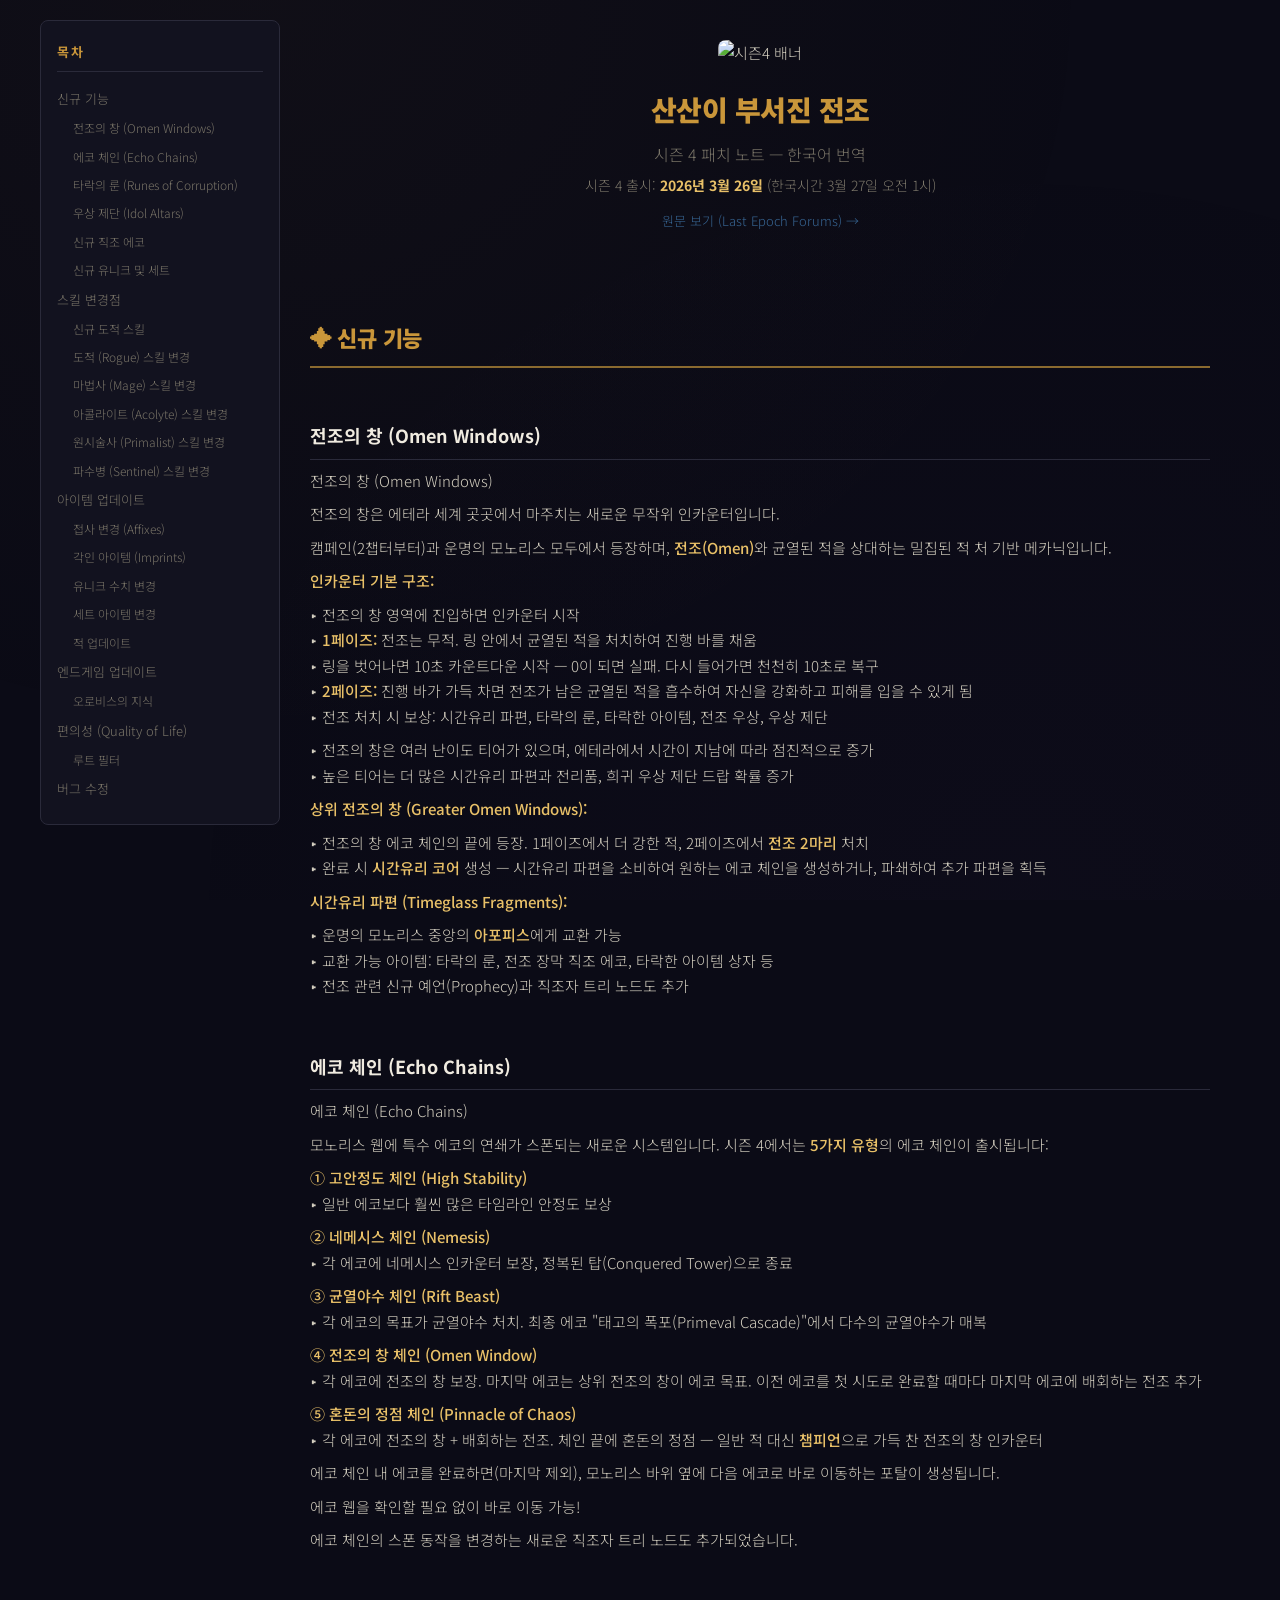
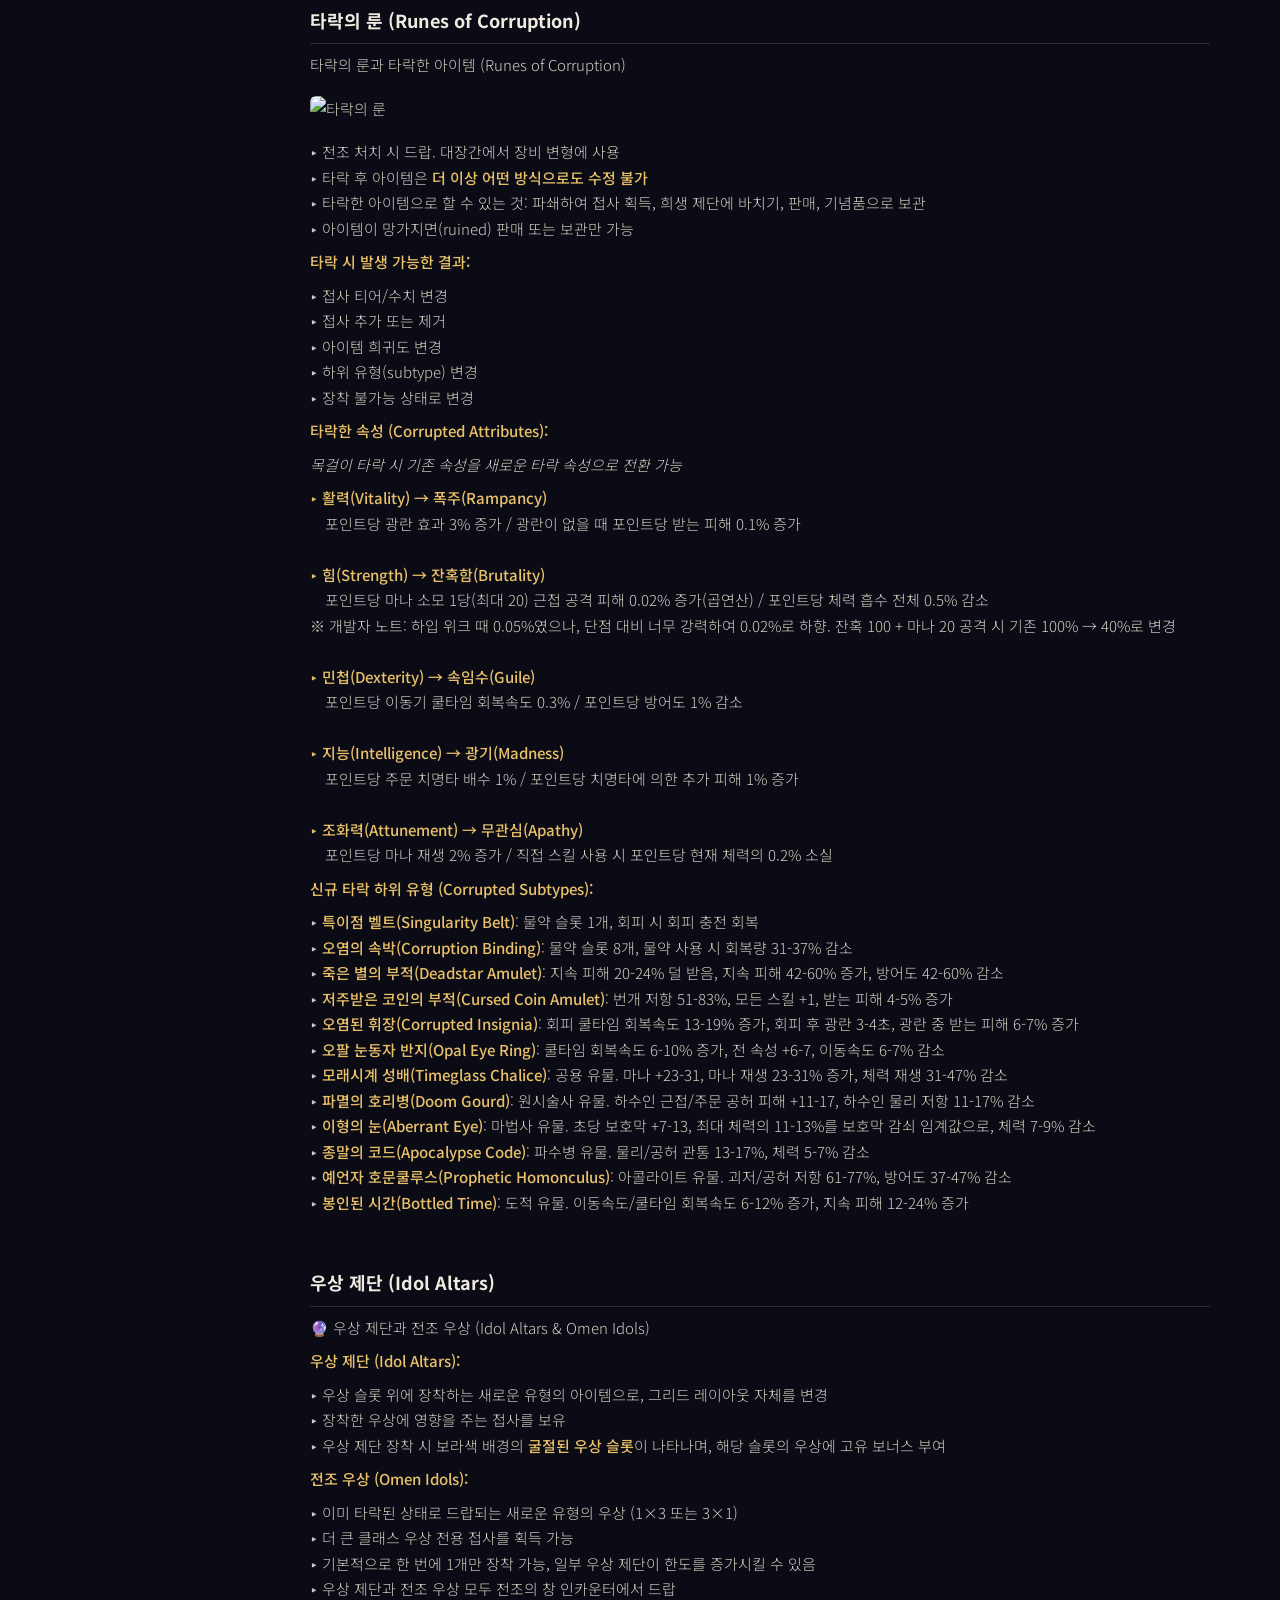
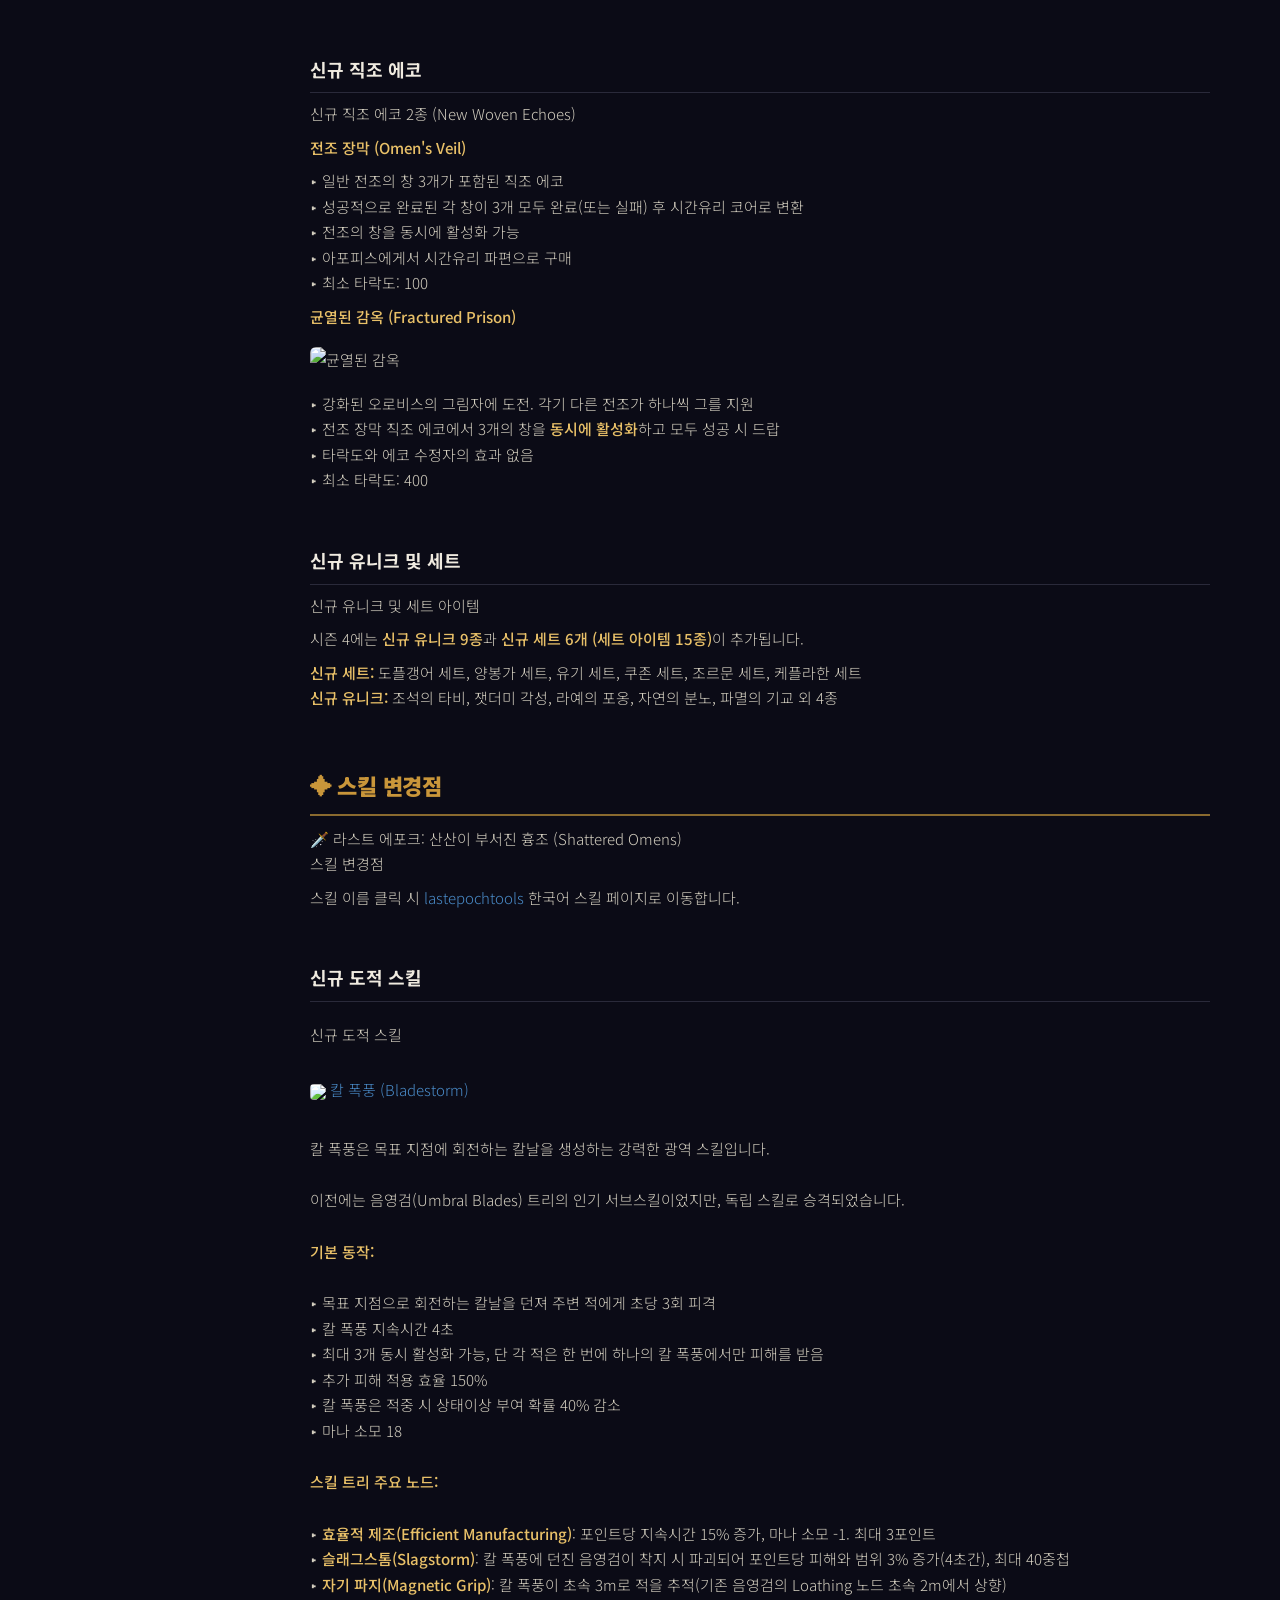
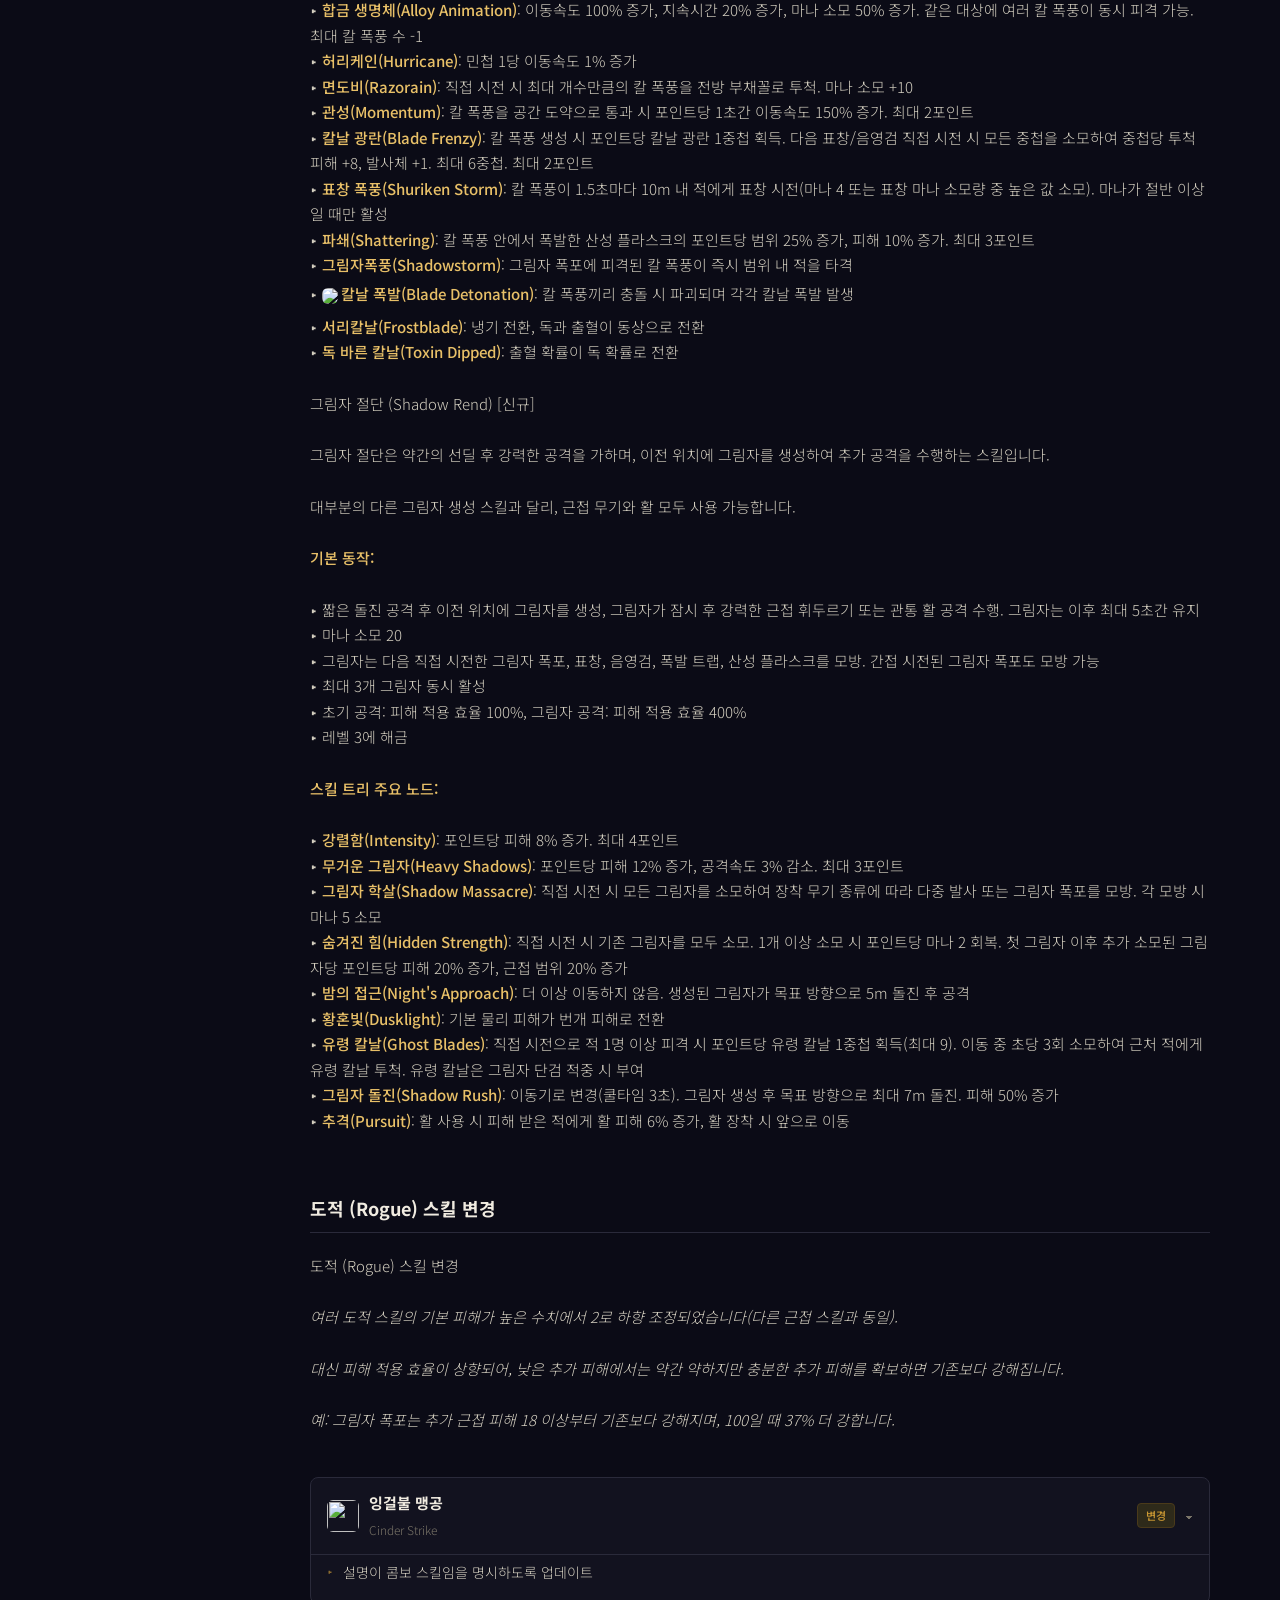
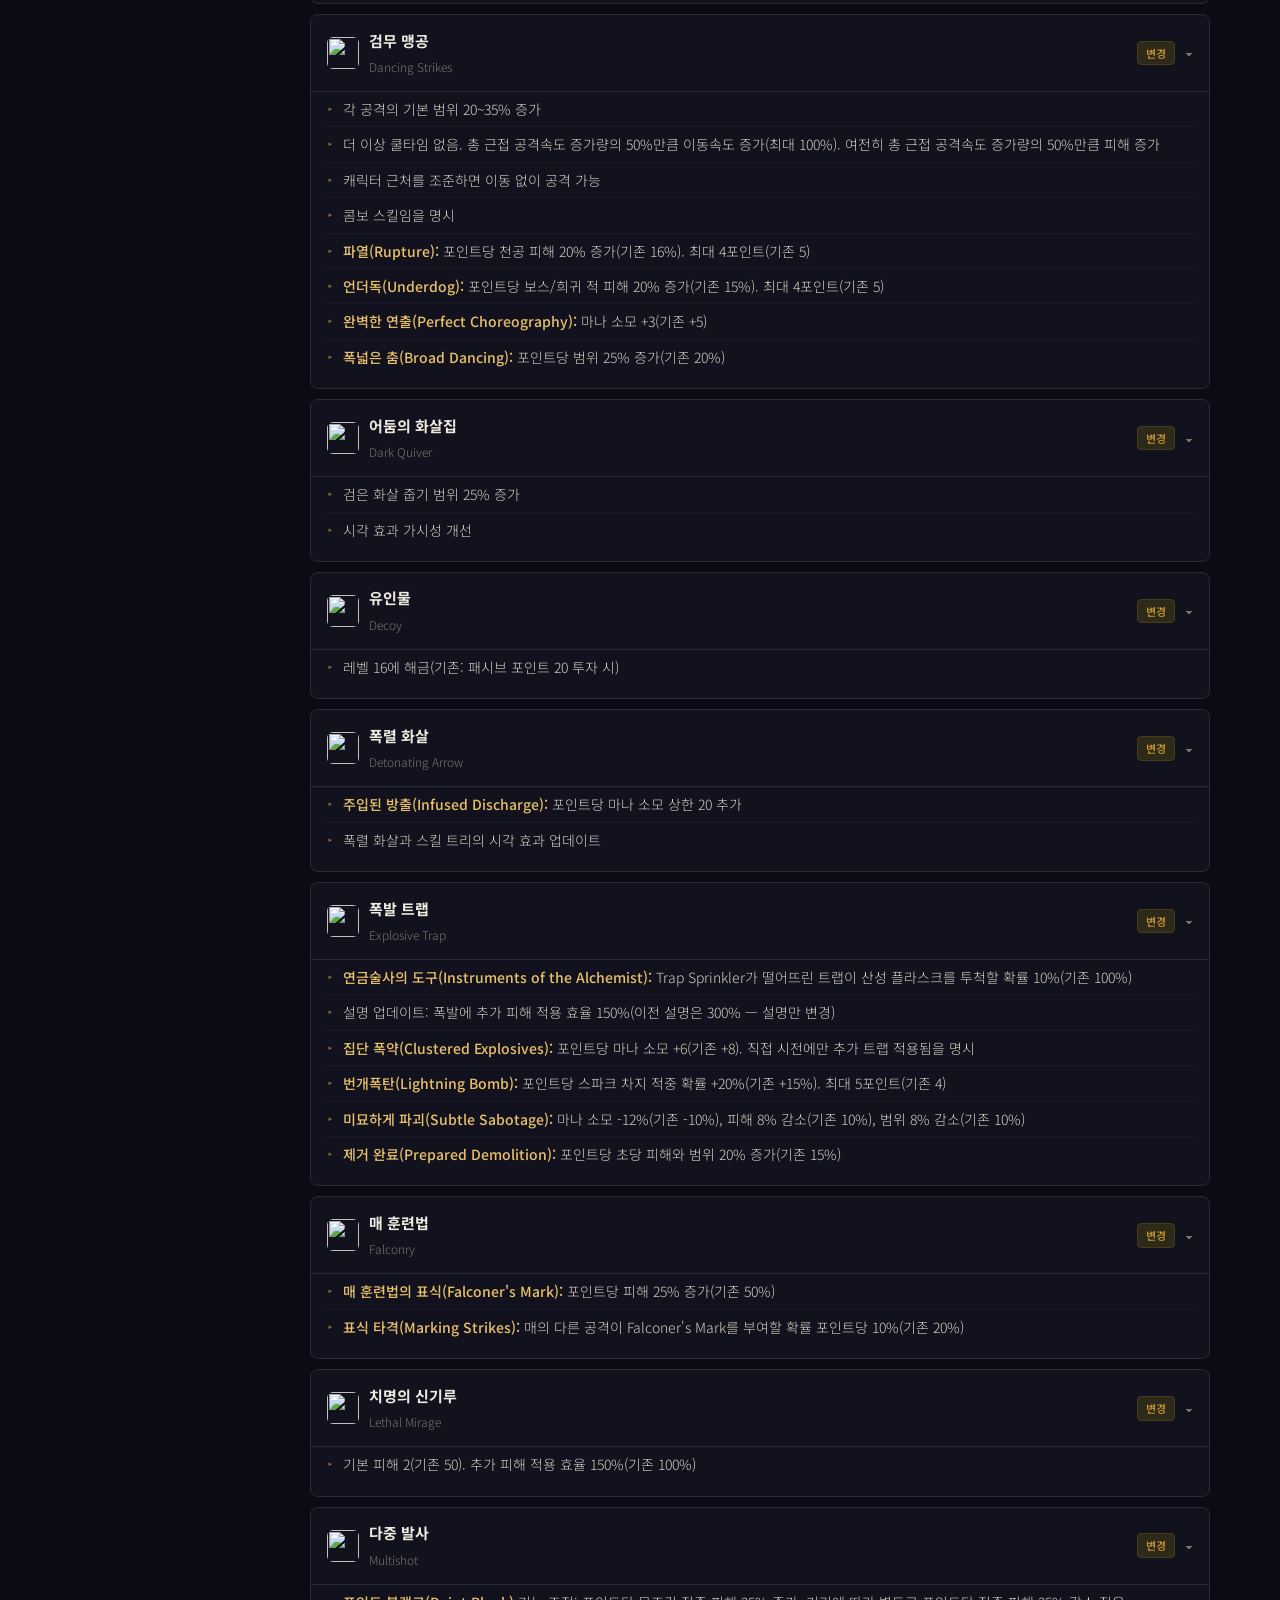
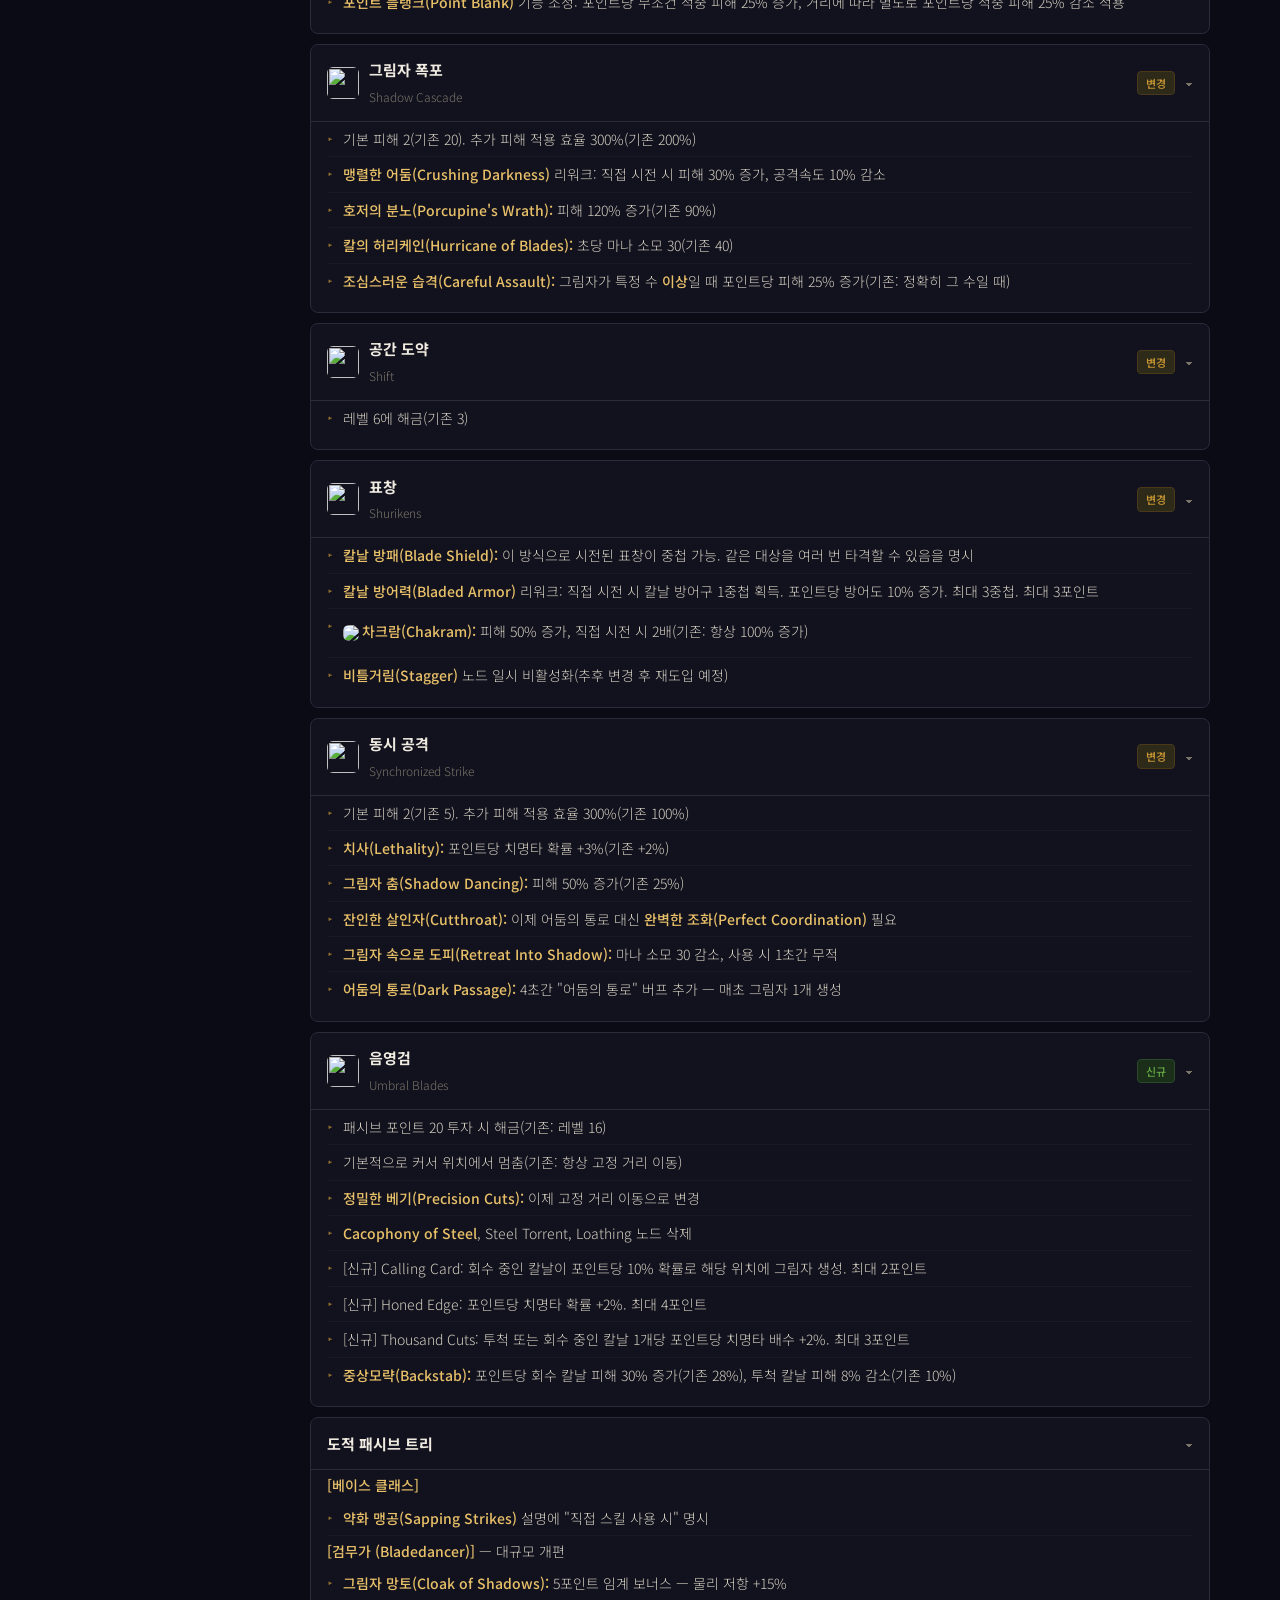
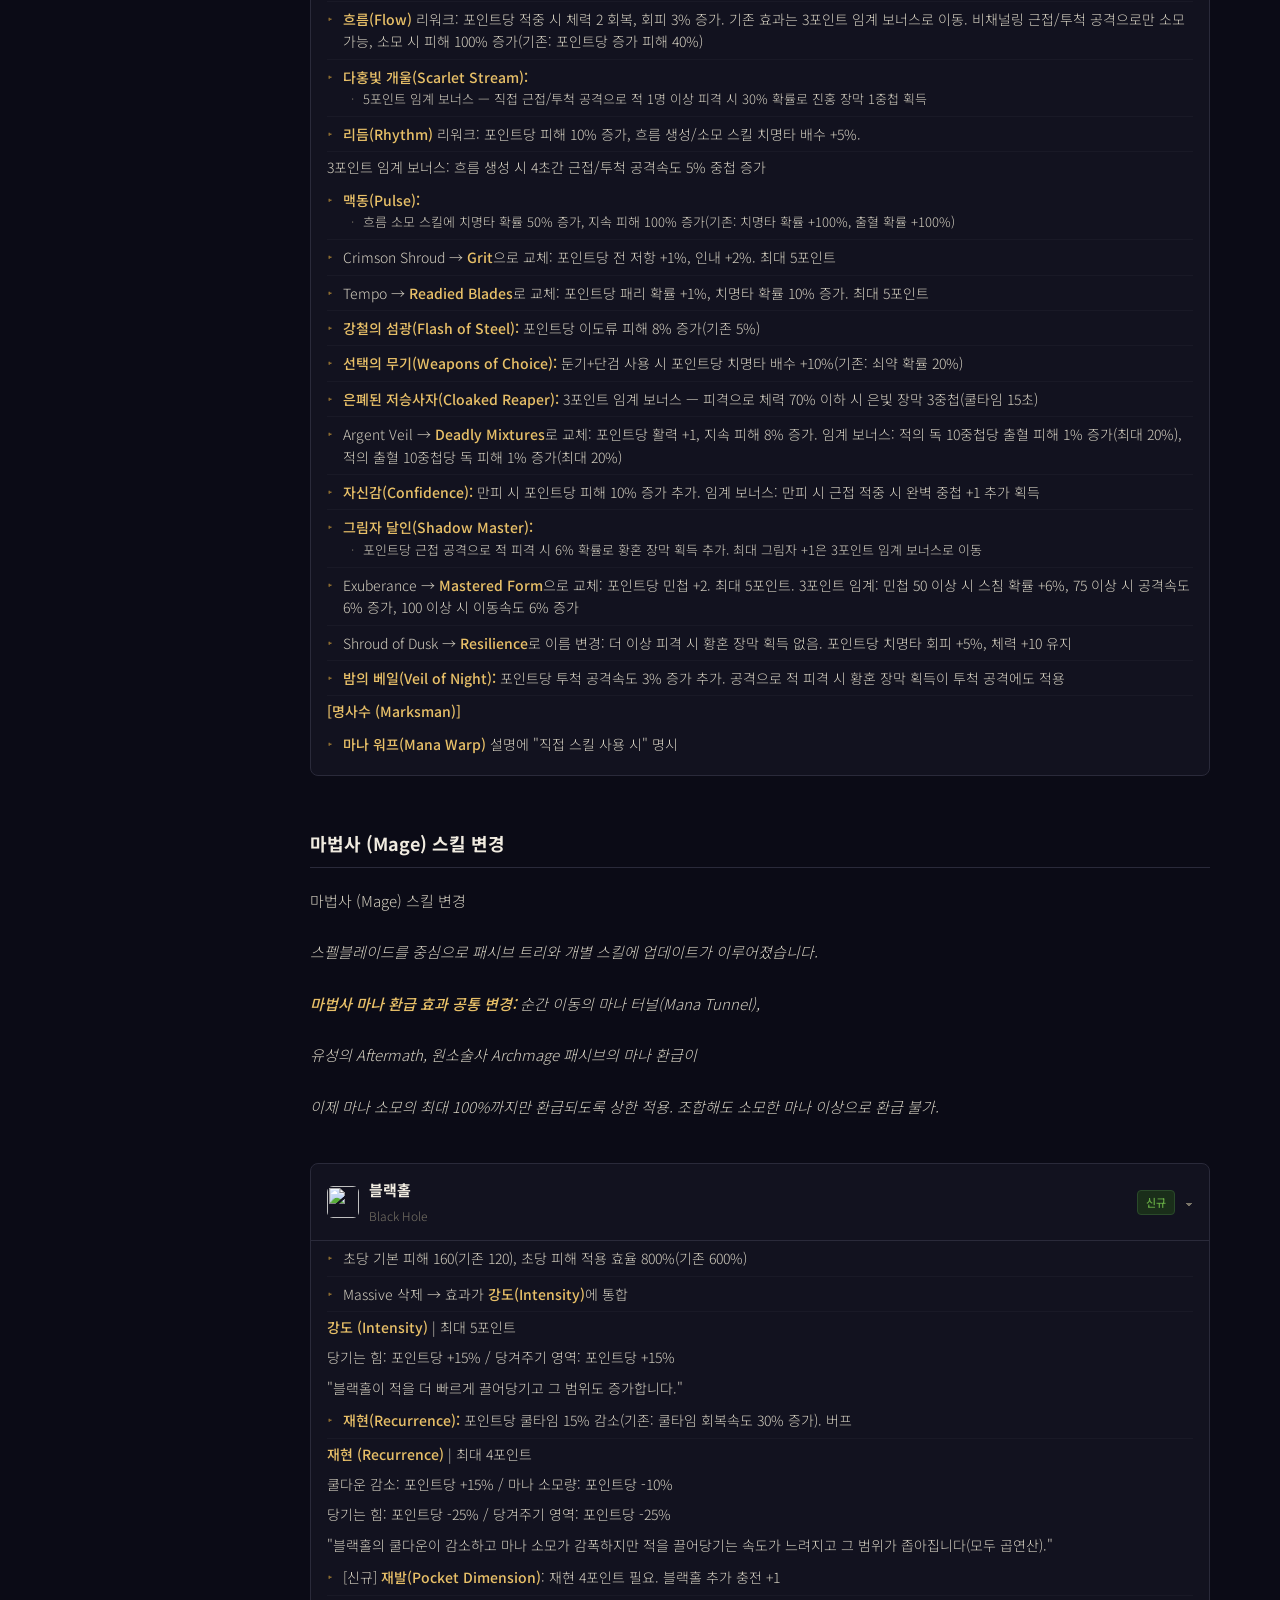
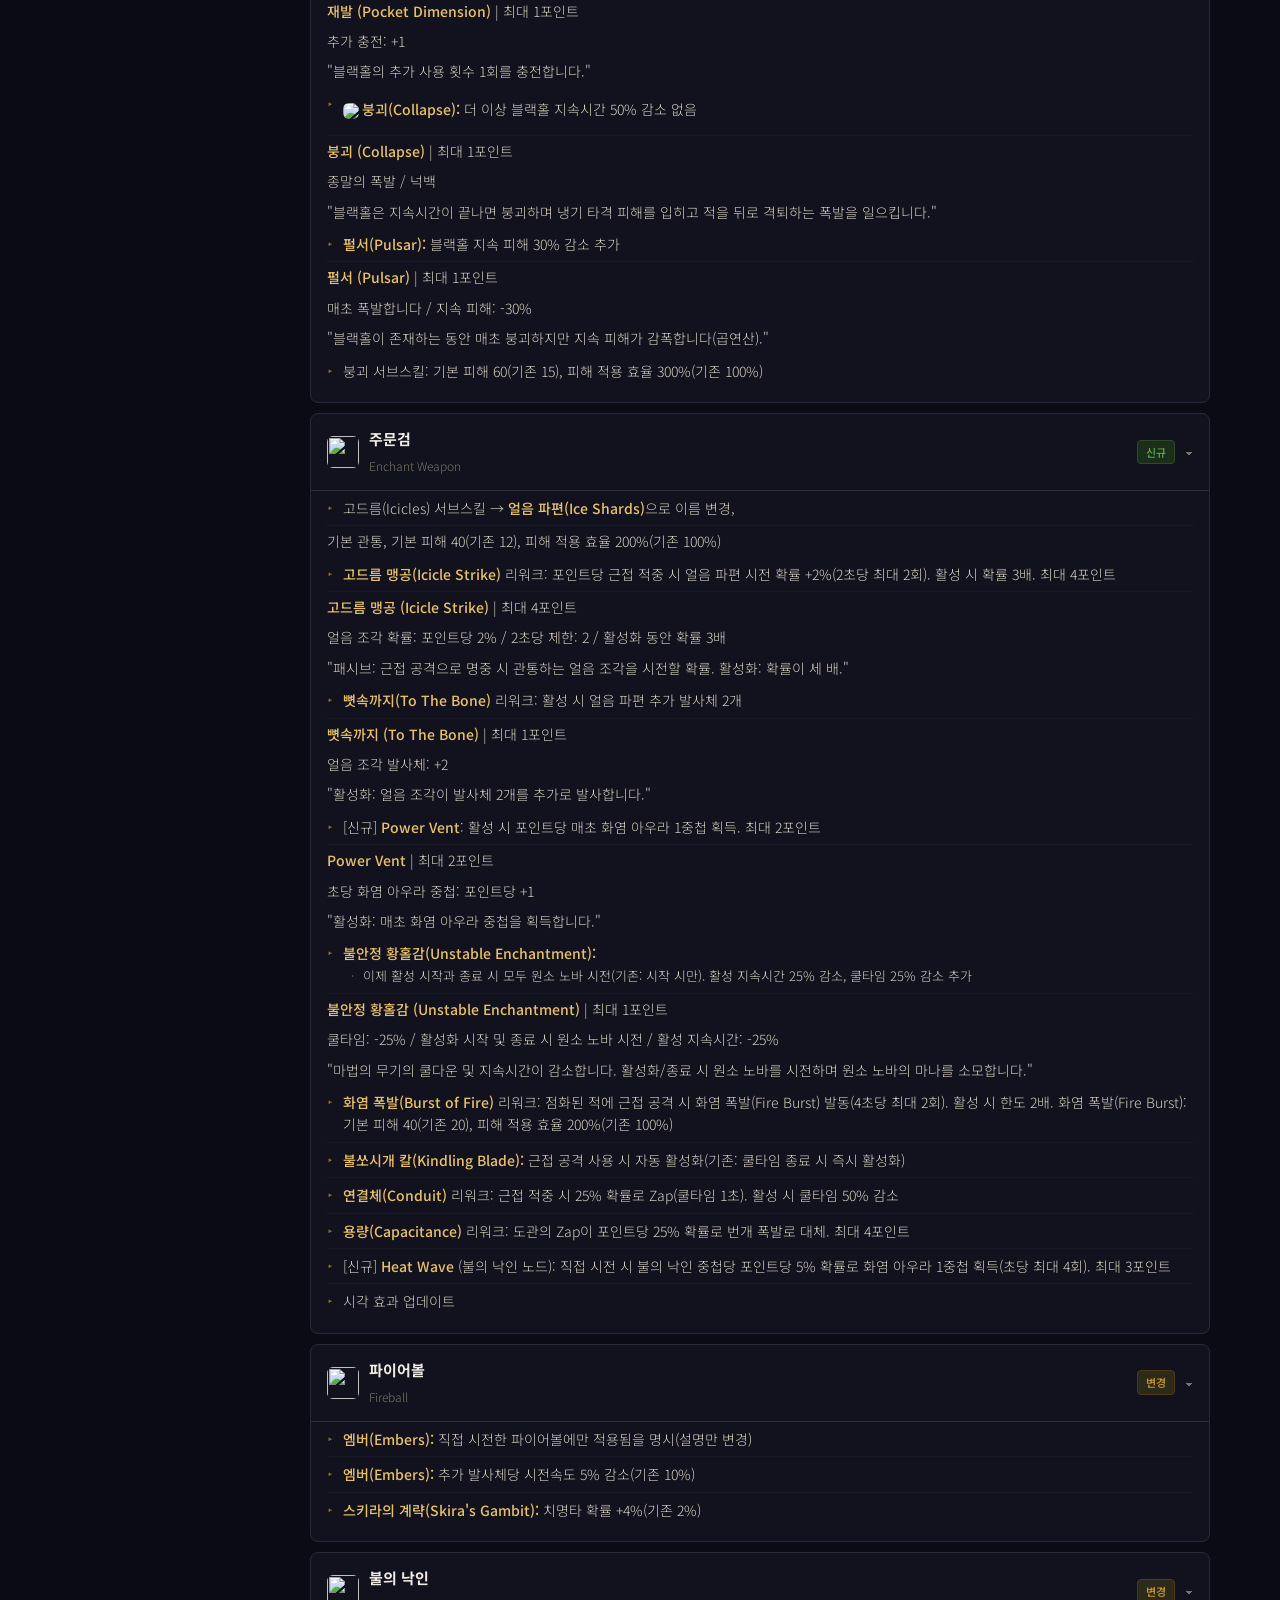
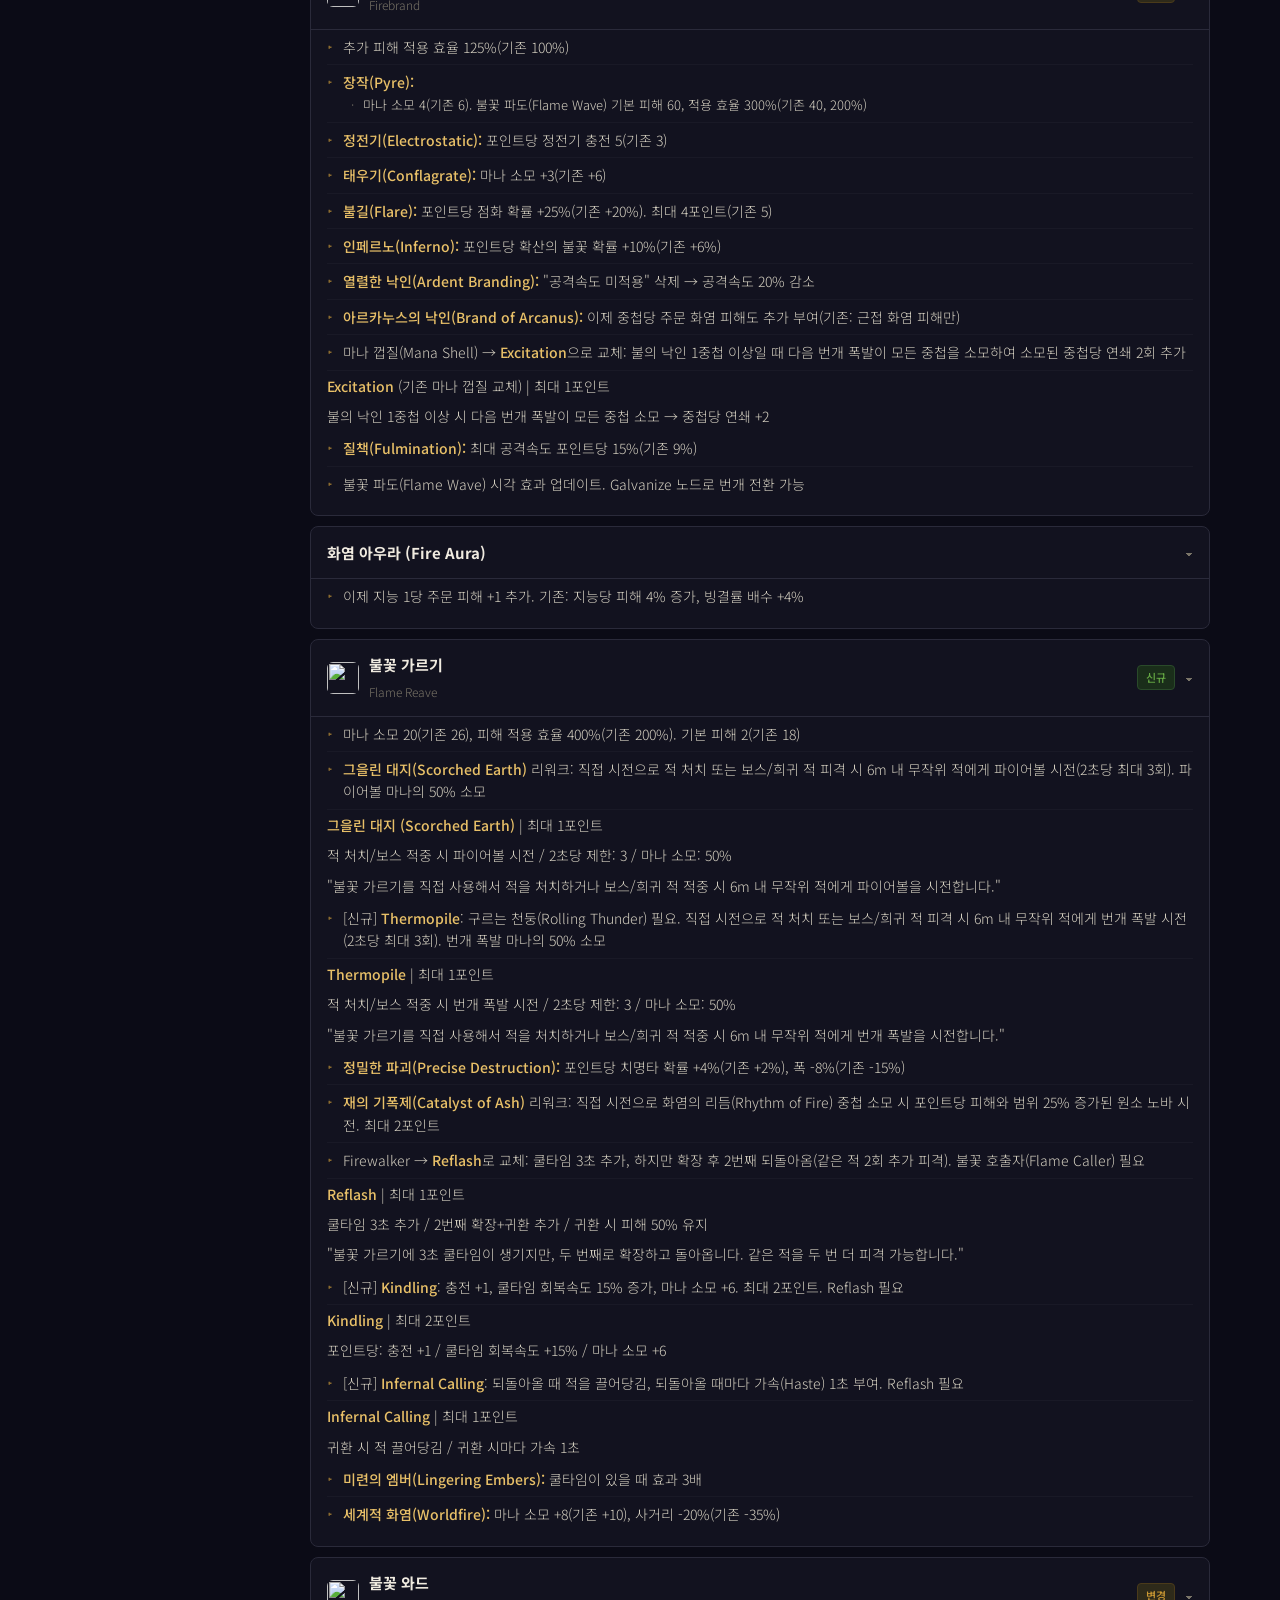
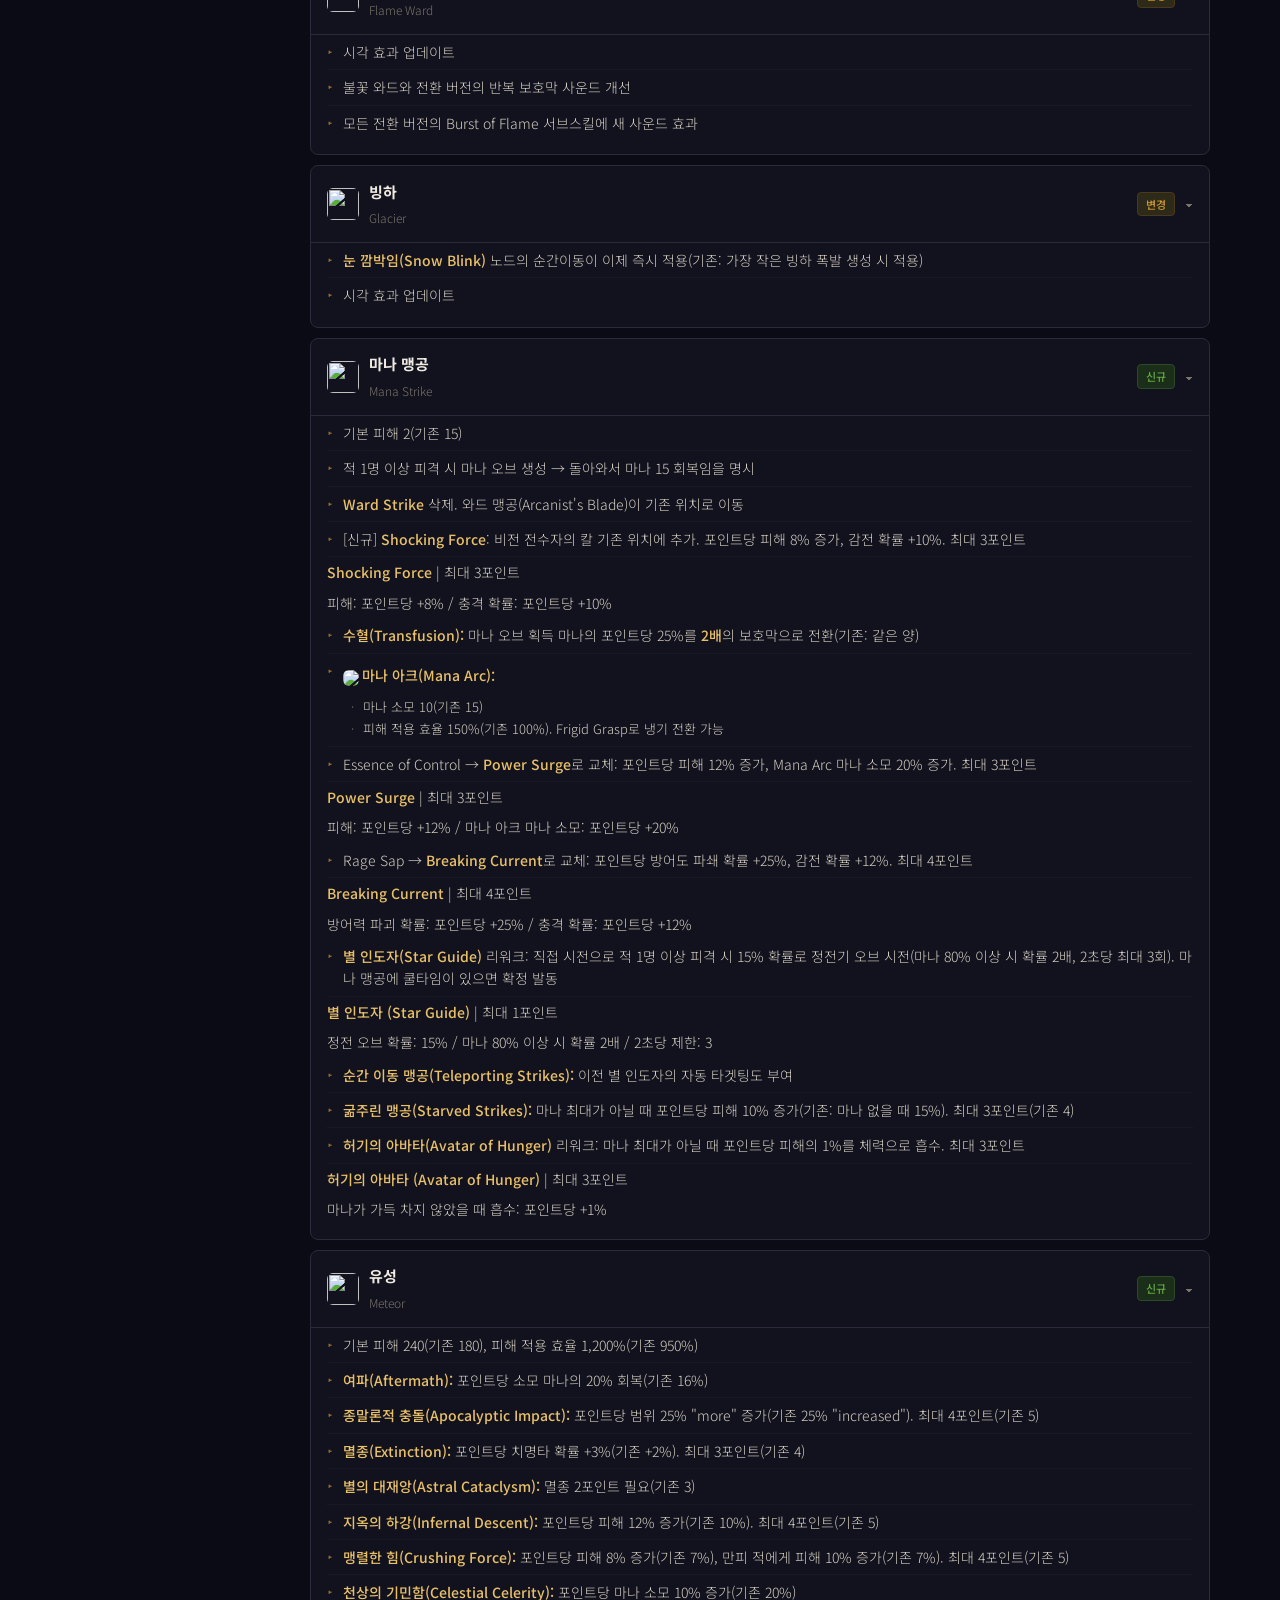
==== commit 00a9b66d: "인코딩 수정: UTF-8 한글 복구 + 스프라이트/툴팁 업데이트" ====
--- a/index.html
+++ b/index.html
@@ -3,10 +3,8 @@
 <head>
 <meta charset="UTF-8">
 <meta name="viewport" content="width=device-width, initial-scale=1.0">
-<title>ë¼ì¤í¸ ìí¬í¬ ìì¦4: ì°ì°ì´ ë¶ìì§ ì ì¡° â í¨ì¹ ë-¸í¸ íêµ­ì´</title>
-<meta name="description" content="Last Epoch Season 4 Shattered Omens í¨ì¹ ë-¸í¸ íêµ­ì´ ë²ì­">
+<title>라스트 에포크 시즌4: 산산이 부서진 전조 — 패치 노트 한국어</title>
+<meta name="description" content="Last Epoch Season 4 Shattered Omens 패치 노트 한국어 번역">
 <style>
 @import url('https://fonts.googleapis.com/css2?family=Noto+Sans+KR:wght@300;400;500;700;900&display=swap');
 
@@ -41,7 +39,7 @@
   font-weight: 300;
 }
 
-/* ë°°ê²½ ê·¸ëëì¸í¸ */
+/* 배경 그래디언트 */
 body::before {
   content: '';
   position: fixed;
@@ -52,7 +50,7 @@
   z-index: 0;
 }
 
-/* ë ì´ìì */
+/* 레이아웃 */
 .layout {
   display: flex;
   max-width: 1200px;
@@ -60,7 +58,7 @@
   position: relative;
 }
 
-/* TOC ì¬ì´ëë° */
+/* TOC 사이드바 */
 .toc {
   position: sticky;
   top: 20px;
@@ -103,8 +101,7 @@
 .toc a:hover { color: var(--gold-bright); }
 .toc a.toc-sub { padding-left: 16px; font-size: 12px; }
 
-/* ë©ì¸ ì»¨í-ì¸  */
+/* 메인 컨텐츠 */
 .content {
   flex: 1;
   min-width: 0;
@@ -113,7 +110,7 @@
   z-index: 1;
 }
 
-/* í¤ë */
+/* 헤더 */
 .hero {
   text-align: center;
   padding: 40px 0 30px;
@@ -155,8 +152,7 @@
 
 .hero-link:hover { opacity: 1; }
 
-/* ì¹ì- */
+/* 섹션 */
 section {
   margin-top: 40px;
   animation: fadeIn 0.3s ease;
@@ -186,7 +182,7 @@
   margin-bottom: 8px;
 }
 
-/* ë³¸ë¬¸ ì¤íì¼ */
+/* 본문 스타일 */
 section p {
   margin: 8px 0;
 }
@@ -203,21 +199,21 @@
   margin: 10px 0;
 }
 
-/* â¸ ë¶ë¦¿ ì¤íì¼ */
+/* ▸ 불릿 스타일 */
 section p { padding-left: 0; }
 
-/* ë§í¬ */
+/* 링크 */
 a { color: var(--blue); text-decoration: none; }
 a:hover { text-decoration: underline; }
 
-/* [ì ê·] íê·¸ */
+/* [신규] 태그 */
 .new-tag {
   color: #c93;
   font-weight: 700;
   font-size: 13px;
 }
 
-/* ëª¨ë°ì¼ */
+/* 모바일 */
 @media (max-width: 900px) {
   .toc { display: none; }
   .content { padding: 0 16px 40px; }
@@ -226,7 +222,7 @@
   h2 { font-size: 16px; }
 }
 
-/* ëª¨ë°ì¼ TOC í ê¸ */
+/* 모바일 TOC 토글 */
 .toc-mobile-btn {
   display: none;
   position: fixed;
@@ -260,7 +256,7 @@
 }
 
 
-/* ë°°ë ì¬ì´ë ë°°ê²½ */
+/* 배너 사이드 배경 */
 .side-banner {
   position: fixed;
   top: 0;
@@ -281,7 +277,7 @@
   .side-banner { display: none; }
 }
 
-/* ì¤í¬ ìì´ì½ */
+/* 스킬 아이콘 */
 .skill-icon, img[width="20"] {
   vertical-align: middle;
   margin-right: 4px;
@@ -317,7 +313,7 @@
 }
 
 
-/* í ì¤í¸ ìë¦¼ */
+/* 토스트 알림 */
 .toast {
   position: fixed;
   bottom: 80px;
@@ -344,7 +340,7 @@
 .toast .toast-icon { color: var(--gold); margin-right: 8px; }
 
 
-/* ì¤í¬ ì¹´ë */
+/* 스킬 카드 */
 .skill-cards {
   display: flex;
   flex-direction: column;
@@ -423,7 +419,7 @@
   border-top: 1px solid var(--border);
 }
 
-/* ë³ê²½ì  ì¤íì¼ */
+/* 변경점 스타일 */
 .change-item {
   padding: 6px 0 6px 16px;
   position: relative;
@@ -434,7 +430,7 @@
 }
 .change-item:last-child { border-bottom: none; }
 .change-item::before {
-  content: "â¸";
+  content: "▸";
   position: absolute;
   left: 0;
   color: var(--gold-dim);
@@ -454,7 +450,7 @@
   position: relative;
 }
 .change-detail::before {
-  content: "Â·";
+  content: "·";
   position: absolute;
   left: 8px;
   color: var(--text-dim);
@@ -468,7 +464,7 @@
 }
 
 
-/* ì ëí¬ ì¹´ë */
+/* 유니크 카드 */
 .unique-cards {
   display: grid;
   grid-template-columns: repeat(auto-fill, minmax(340px, 1fr));
@@ -507,14 +503,14 @@
   position: relative;
 }
 .unique-detail::before {
-  content: "Â·";
+  content: "·";
   position: absolute;
   left: 2px;
   color: var(--gold-dim);
 }
 
 
-/* ì ëí¬ í´í */
+/* 유니크 툴팁 */
 .tt-unique-popup {
   display: none;
   position: fixed;
@@ -602,7 +598,7 @@
   color: #79a7ea;
 }
 
-/* ì¤í¬ë¡¤ë° */
+/* 스크롤바 */
 ::-webkit-scrollbar { width: 8px; }
 ::-webkit-scrollbar-track { background: var(--bg); }
 ::-webkit-scrollbar-thumb { background: var(--border); border-radius: 4px; }
@@ -620,7 +616,7 @@
 
 .footer a { color: var(--gold-dim); }
 
-/* í´í */
+/* 툴팁 */
 .tt {
   position: relative;
   cursor: help;
@@ -647,7 +643,7 @@
 
 .tt:hover .tt-popup { display: block; }
 
-/* ì¤í¬/ìíì´ì ì°¸ì¡° ìì */
+/* 스킬/상태이상 참조 색상 */
 .tt-desc .skill-ref { color: #a88054; font-weight: 500; }
 .tt-desc .num-ref { color: #79a7ea; }
 .tt-desc .ailment-ref { color: #dec200; }
@@ -748,588 +744,309 @@
 <div class="side-banner right"><img src="https://raw.githubusercontent.com/fnrkp089/lastepoch-kr/main/banner.png" alt=""></div>
 <div class="layout">
   <nav class="toc" id="toc">
-    <div class="toc-title">ëª©ì°¨</div>
-    <a href="#new-features" class="">ì ê· ê¸°ë¥</a>
-<a href="#omen-windows" class="toc-sub">ì ì¡°ì ì°½ (Omen Windows)</a>
-<a href="#echo-chains" class="toc-sub">ìì½ ì²´ì¸ (Echo Chains)</a>
-<a href="#runes-of-corruption" class="toc-sub">íë½ì ë£¬ (Runes of Corruption)</a>
-<a href="#idol-altars" class="toc-sub">ì°ì ì ë¨ (Idol Altars)</a>
-<a href="#woven-echoes" class="toc-sub">ì ê· ì§ì¡° ìì½</a>
-<a href="#new-uniques" class="toc-sub">ì ê· ì ëí¬ ë° ì¸í¸</a>
-<a href="#skill-changes" class="">ì¤í¬ ë³ê²½ì </a>
-<a href="#rogue-new" class="toc-sub">ì ê· ëì  ì¤í¬</a>
-<a href="#rogue-changes" class="toc-sub">ëì  (Rogue) ì¤í¬ ë³ê²½</a>
-<a href="#mage-changes" class="toc-sub">ë§ë²ì¬ (Mage) ì¤í¬ ë³ê²½</a>
-<a href="#acolyte-changes" class="toc-sub">ìì½ë¼ì´í¸ (Acolyte) ì¤í¬ ë³ê²½</a>
-<a href="#primalist-changes" class="toc-sub">ììì ì¬ (Primalist) ì¤í¬ ë³ê²½</a>
-<a href="#sentinel-changes" class="toc-sub">íìë³ (Sentinel) ì¤í¬ ë³ê²½</a>
-<a href="#item-updates" class="">ìì´í- ì-ë°ì´í¸</a>
-<a href="#affixes" class="toc-sub">ì ì¬ ë³ê²½ (Affixes)</a>
-<a href="#imprints" class="toc-sub">ê°ì¸ ìì´í- (Imprints)</a>
-<a href="#unique-changes" class="toc-sub">ì ëí¬ ìì¹ ë³ê²½</a>
-<a href="#set-changes" class="toc-sub">ì¸í¸ ìì´í- ë³ê²½</a>
-<a href="#enemy-updates" class="toc-sub">ì  ì-ë°ì´í¸</a>
-<a href="#endgame" class="">ìëê²ì ì-ë°ì´í¸</a>
-<a href="#knowledge-orobyss" class="toc-sub">ì¤ë¡ë¹ì¤ì ì§ì</a>
-<a href="#qol" class="">í¸ìì± (Quality of Life)</a>
-<a href="#loot-filters" class="toc-sub">ë£¨í¸ íí°</a>
-<a href="#bug-fixes" class="">ë²ê·¸ ìì </a>
+    <div class="toc-title">목차</div>
+    <a href="#new-features" class="">신규 기능</a>
+<a href="#omen-windows" class="toc-sub">전조의 창 (Omen Windows)</a>
+<a href="#echo-chains" class="toc-sub">에코 체인 (Echo Chains)</a>
+<a href="#runes-of-corruption" class="toc-sub">타락의 룬 (Runes of Corruption)</a>
+<a href="#idol-altars" class="toc-sub">우상 제단 (Idol Altars)</a>
+<a href="#woven-echoes" class="toc-sub">신규 직조 에코</a>
+<a href="#new-uniques" class="toc-sub">신규 유니크 및 세트</a>
+<a href="#skill-changes" class="">스킬 변경점</a>
+<a href="#rogue-new" class="toc-sub">신규 도적 스킬</a>
+<a href="#rogue-changes" class="toc-sub">도적 (Rogue) 스킬 변경</a>
+<a href="#mage-changes" class="toc-sub">마법사 (Mage) 스킬 변경</a>
+<a href="#acolyte-changes" class="toc-sub">아콜라이트 (Acolyte) 스킬 변경</a>
+<a href="#primalist-changes" class="toc-sub">원시술사 (Primalist) 스킬 변경</a>
+<a href="#sentinel-changes" class="toc-sub">파수병 (Sentinel) 스킬 변경</a>
+<a href="#item-updates" class="">아이템 업데이트</a>
+<a href="#affixes" class="toc-sub">접사 변경 (Affixes)</a>
+<a href="#imprints" class="toc-sub">각인 아이템 (Imprints)</a>
+<a href="#unique-changes" class="toc-sub">유니크 수치 변경</a>
+<a href="#set-changes" class="toc-sub">세트 아이템 변경</a>
+<a href="#enemy-updates" class="toc-sub">적 업데이트</a>
+<a href="#endgame" class="">엔드게임 업데이트</a>
+<a href="#knowledge-orobyss" class="toc-sub">오로비스의 지식</a>
+<a href="#qol" class="">편의성 (Quality of Life)</a>
+<a href="#loot-filters" class="toc-sub">루트 필터</a>
+<a href="#bug-fixes" class="">버그 수정</a>
   </nav>
 
   <main class="content">
     <header class="hero">
-      <img src="https://forum.lastepoch.com/uploads/default/original/3X/5/0/500f72d070e0c02cc57b940032e07c2195cbbd24.jpeg" alt="ìì¦4 ë°°ë">
-      <div class="hero-title">ì°ì°ì´ ë¶ìì§ ì ì¡°</div>
-      <div class="hero-sub">ìì¦ 4 í¨ì¹ ë-¸í¸ â íêµ­ì´ ë²ì­</div>
-      <div class="hero-date">ìì¦ 4 ì¶ì: <b>2026ë- 3ì 26ì¼</b> (íêµ­ìê° 3ì 27ì¼ ì¤ì  1ì)</div>
-      <a class="hero-link" href="https://forum.lastepoch.com/t/last-epoch-shattered-omens-patch-notes/80571" target="_blank">ìë¬¸ ë³´ê¸° (Last Epoch Forums) â</a>
+      <img src="https://forum.lastepoch.com/uploads/default/original/3X/5/0/500f72d070e0c02cc57b940032e07c2195cbbd24.jpeg" alt="시즌4 배너">
+      <div class="hero-title">산산이 부서진 전조</div>
+      <div class="hero-sub">시즌 4 패치 노트 — 한국어 번역</div>
+      <div class="hero-date">시즌 4 출시: <b>2026년 3월 26일</b> (한국시간 3월 27일 오전 1시)</div>
+      <a class="hero-link" href="https://forum.lastepoch.com/t/last-epoch-shattered-omens-patch-notes/80571" target="_blank">원문 보기 (Last Epoch Forums) →</a>
     </header>
 
     <section id="new-features">
-<h1>â¦ ì ê· ê¸°ë¥</h1>
+<h1>✦ 신규 기능</h1>
 
 </section>
 
 <section id="omen-windows">
-<h2>ì ì¡°ì ì°½ (Omen Windows)</h2>
-<p>ì ì¡°ì ì°½ (Omen Windows)</p><p>ì ì¡°ì ì°½ì ìí-ë¼ ì¸ê³ ê³³ê³³ìì ë§ì£¼ì¹ë ìë¡ì´ ë¬´ìì ì¸ì¹´ì´í°ì-ëë¤.</p><p>ìº íì¸(2ì±í°ë¶í°)ê³¼ ì´ëª-ì ëª¨ë-¸ë¦¬ì¤ ëª¨ëìì ë±ì¥íë©°, <b>ì ì¡°(Omen)</b>ì ê· ì´ë ì ì ìëíë ë°ì§ë ì  ì² ê¸°ë° ë©ì¹´ëì-ëë¤.</p><p><b>ì¸ì¹´ì´í° ê¸°ë³¸ êµ¬ì¡°:</b></p><p>â¸ ì ì¡°ì ì°½ ìì­ì ì§ì-íë©´ ì¸ì¹´ì´í° ìì<br>â¸ <b>1íì´ì¦:</b> ì ì¡°ë ë¬´ì . ë§ ììì ê· ì´ë ì ì ì²ì¹íì¬ ì§í ë°ë¥¼ ì±ì<br>â¸ ë§ì ë²ì´ëë©´ 10ì´ ì¹´ì´í¸ë¤ì´ ìì â 0ì´ ëë©´ ì¤í¨. ë¤ì ë¤ì´ê°ë©´ ì²ì²í 10ì´ë¡ ë³µêµ¬<br>â¸ <b>2íì´ì¦:</b> ì§í ë°ê° ê°ë ì°¨ë©´ ì ì¡°ê° ë¨ì ê· ì´ë ì ì í¡ìíì¬ ìì ì ê°ííê³  í¼í´ë¥¼ ì-ì ì ìê² ë¨<br>â¸ ì ì¡° ì²ì¹ ì ë³´ì: ìê°ì ë¦¬ íí¸, íë½ì ë£¬, íë½í ìì´í-, ì ì¡° ì°ì, ì°ì ì ë¨</p><p>â¸ ì ì¡°ì ì°½ì ì¬ë¬ ëì´ë í°ì´ê° ìì¼ë©°, ìí-ë¼ìì ìê°ì´ ì§ë¨ì ë°ë¼ ì ì§ì ì¼ë¡ ì¦ê°<br>â¸ ëì í°ì´ë ë ë§ì ìê°ì ë¦¬ íí¸ê³¼ ì ë¦¬í, í¬ê· ì°ì ì ë¨ ëë íë¥  ì¦ê°</p><p><b>ìì ì ì¡°ì ì°½ (Greater Omen Windows):</b></p><p>â¸ ì ì¡°ì ì°½ ìì½ ì²´ì¸ì ëì ë±ì¥. 1íì´ì¦ìì ë ê°í ì , 2íì´ì¦ìì <b>ì ì¡° 2ë§ë¦¬</b> ì²ì¹<br>â¸ ìë£ ì <b>ìê°ì ë¦¬ ì½ì´</b> ìì± â ìê°ì ë¦¬ íí¸ì ìë¹íì¬ ìíë ìì½ ì²´ì¸ì ìì±íê±°ë, íìíì¬ ì¶ê° íí¸ì íë</p><p><b>ìê°ì ë¦¬ íí¸ (Timeglass Fragments):</b></p><p>â¸ ì´ëª-ì ëª¨ë-¸ë¦¬ì¤ ì¤ìì <b>ìí¬í¼ì¤</b>ìê² êµí ê°ë¥<br>â¸ êµí ê°ë¥ ìì´í-: íë½ì ë£¬, ì ì¡° ì¥ë§ ì§ì¡° ìì½, íë½í ìì´í- ìì ë±<br>â¸ ì ì¡° ê´ë ¨ ì ê· ìì¸(Prophecy)ê³¼ ì§ì¡°ì í¸ë¦¬ ë-¸ëë ì¶ê°</p>
+<h2>전조의 창 (Omen Windows)</h2>
+<p>전조의 창 (Omen Windows)</p><p>전조의 창은 에테라 세계 곳곳에서 마주치는 새로운 무작위 인카운터입니다.</p><p>캠페인(2챕터부터)과 운명의 모노리스 모두에서 등장하며, <b>전조(Omen)</b>와 균열된 적을 상대하는 밀집된 적 처 기반 메카닉입니다.</p><p><b>인카운터 기본 구조:</b></p><p>▸ 전조의 창 영역에 진입하면 인카운터 시작<br>▸ <b>1페이즈:</b> 전조는 무적. 링 안에서 균열된 적을 처치하여 진행 바를 채움<br>▸ 링을 벗어나면 10초 카운트다운 시작 — 0이 되면 실패. 다시 들어가면 천천히 10초로 복구<br>▸ <b>2페이즈:</b> 진행 바가 가득 차면 전조가 남은 균열된 적을 흡수하여 자신을 강화하고 피해를 입을 수 있게 됨<br>▸ 전조 처치 시 보상: 시간유리 파편, 타락의 룬, 타락한 아이템, 전조 우상, 우상 제단</p><p>▸ 전조의 창은 여러 난이도 티어가 있으며, 에테라에서 시간이 지남에 따라 점진적으로 증가<br>▸ 높은 티어는 더 많은 시간유리 파편과 전리품, 희귀 우상 제단 드랍 확률 증가</p><p><b>상위 전조의 창 (Greater Omen Windows):</b></p><p>▸ 전조의 창 에코 체인의 끝에 등장. 1페이즈에서 더 강한 적, 2페이즈에서 <b>전조 2마리</b> 처치<br>▸ 완료 시 <b>시간유리 코어</b> 생성 — 시간유리 파편을 소비하여 원하는 에코 체인을 생성하거나, 파쇄하여 추가 파편을 획득</p><p><b>시간유리 파편 (Timeglass Fragments):</b></p><p>▸ 운명의 모노리스 중앙의 <b>아포피스</b>에게 교환 가능<br>▸ 교환 가능 아이템: 타락의 룬, 전조 장막 직조 에코, 타락한 아이템 상자 등<br>▸ 전조 관련 신규 예언(Prophecy)과 직조자 트리 노드도 추가</p>
 </section>
 
 <section id="echo-chains">
-<h2>ìì½ ì²´ì¸ (Echo Chains)</h2>
-<p>ìì½ ì²´ì¸ (Echo Chains)</p><p>ëª¨ë-¸ë¦¬ì¤ ì¹ì í¹ì ìì½ì ì°ìê° ì¤í°ëë ìë¡ì´ ìì¤í-ì-ëë¤. ìì¦ 4ììë <b>5ê°ì§ ì í</b>ì ìì½ ì²´ì¸ì´ ì¶ìë©ëë¤:</p><p><b>â  ê³ ìì ë ì²´ì¸ (High Stability)</b><br>â¸ ì¼ë° ìì½ë³´ë¤ í¨ì¬ ë§ì íìë¼ì¸ ìì ë ë³´ì</p><p><b>â¡ ë¤ë©ìì¤ ì²´ì¸ (Nemesis)</b><br>â¸ ê° ìì½ì ë¤ë©ìì¤ ì¸ì¹´ì´í° ë³´ì¥, ì ë³µë í(Conquered Tower)ì¼ë¡ ì¢-ë£</p><p><b>â¢ ê· ì´ì¼ì ì²´ì¸ (Rift Beast)</b><br>â¸ ê° ìì½ì ëª©íê° ê· ì´ì¼ì ì²ì¹. ìµì¢- ìì½ "íê³ ì í­í¬(Primeval Cascade)"ìì ë¤ìì ê· ì´ì¼ìê° ë§¤ë³µ</p><p><b>â£ ì ì¡°ì ì°½ ì²´ì¸ (Omen Window)</b><br>â¸ ê° ìì½ì ì ì¡°ì ì°½ ë³´ì¥. ë§ì§ë§ ìì½ë ìì ì ì¡°ì ì°½ì´ ìì½ ëª©í. ì´ì  ìì½ë¥¼ ì²« ìëë¡ ìë£í  ëë§ë¤ ë§ì§ë§ ìì½ì ë°°ííë ì ì¡° ì¶ê°</p><p><b>â¤ í¼ëì ì ì  ì²´ì¸ (Pinnacle of Chaos)</b><br>â¸ ê° ìì½ì ì ì¡°ì ì°½ + ë°°ííë ì ì¡°. ì²´ì¸ ëì í¼ëì ì ì  â ì¼ë° ì  ëì  <b>ì±í¼ì¸</b>ì¼ë¡ ê°ë ì°¬ ì ì¡°ì ì°½ ì¸ì¹´ì´í°</p><p>ìì½ ì²´ì¸ ë´ ìì½ë¥¼ ìë£íë©´(ë§ì§ë§ ì ì¸), ëª¨ë-¸ë¦¬ì¤ ë°ì ìì ë¤ì ìì½ë¡ ë°ë¡ ì´ëíë í¬íì´ ìì±ë©ëë¤.</p><p>ìì½ ì¹ì íì¸í  íì ìì´ ë°ë¡ ì´ë ê°ë¥!</p><p>ìì½ ì²´ì¸ì ì¤í° ëìì ë³ê²½íë ìë¡ì´ ì§ì¡°ì í¸ë¦¬ ë-¸ëë ì¶ê°ëììµëë¤.</p>
+<h2>에코 체인 (Echo Chains)</h2>
+<p>에코 체인 (Echo Chains)</p><p>모노리스 웹에 특수 에코의 연쇄가 스폰되는 새로운 시스템입니다. 시즌 4에서는 <b>5가지 유형</b>의 에코 체인이 출시됩니다:</p><p><b>① 고안정도 체인 (High Stability)</b><br>▸ 일반 에코보다 훨씬 많은 타임라인 안정도 보상</p><p><b>② 네메시스 체인 (Nemesis)</b><br>▸ 각 에코에 네메시스 인카운터 보장, 정복된 탑(Conquered Tower)으로 종료</p><p><b>③ 균열야수 체인 (Rift Beast)</b><br>▸ 각 에코의 목표가 균열야수 처치. 최종 에코 "태고의 폭포(Primeval Cascade)"에서 다수의 균열야수가 매복</p><p><b>④ 전조의 창 체인 (Omen Window)</b><br>▸ 각 에코에 전조의 창 보장. 마지막 에코는 상위 전조의 창이 에코 목표. 이전 에코를 첫 시도로 완료할 때마다 마지막 에코에 배회하는 전조 추가</p><p><b>⑤ 혼돈의 정점 체인 (Pinnacle of Chaos)</b><br>▸ 각 에코에 전조의 창 + 배회하는 전조. 체인 끝에 혼돈의 정점 — 일반 적 대신 <b>챔피언</b>으로 가득 찬 전조의 창 인카운터</p><p>에코 체인 내 에코를 완료하면(마지막 제외), 모노리스 바위 옆에 다음 에코로 바로 이동하는 포탈이 생성됩니다.</p><p>에코 웹을 확인할 필요 없이 바로 이동 가능!</p><p>에코 체인의 스폰 동작을 변경하는 새로운 직조자 트리 노드도 추가되었습니다.</p>
 </section>
 
 <section id="runes-of-corruption">
-<h2>íë½ì ë£¬ (Runes of Corruption)</h2>
-<p>íë½ì ë£¬ê³¼ íë½í ìì´í- (Runes of Corruption)</p><p><img src="https://forum.lastepoch.com/uploads/default/original/3X/1/8/18085353e357c3842c6de06b532bbdee22db715c.jpeg" alt="íë½ì ë£¬" width="680"></p><p>â¸ ì ì¡° ì²ì¹ ì ëë. ëì¥ê°ìì ì¥ë¹ ë³íì ì¬ì©<br>â¸ íë½ í ìì´í-ì <b>ë ì´ì ì´ë¤ ë°©ìì¼ë¡ë ìì  ë¶ê°</b><br>â¸ íë½í ìì´í-ì¼ë¡ í  ì ìë ê²: íìíì¬ ì ì¬ íë, í¬ì ì ë¨ì ë°ì¹ê¸°, íë§¤, ê¸°ë-íì¼ë¡ ë³´ê´<br>â¸ ìì´í-ì´ ë§ê°ì§ë©´(ruined) íë§¤ ëë ë³´ê´ë§ ê°ë¥</p><p><b>íë½ ì ë°ì ê°ë¥í ê²°ê³¼:</b></p><p>â¸ ì ì¬ í°ì´/ìì¹ ë³ê²½<br>â¸ ì ì¬ ì¶ê° ëë ì ê±°<br>â¸ ìì´í- í¬ê·ë ë³ê²½<br>â¸ íì ì í(subtype) ë³ê²½<br>â¸ ì¥ì°© ë¶ê°ë¥ ìíë¡ ë³ê²½</p><p><b>íë½í ìì± (Corrupted Attributes):</b></p><p><i>ëª©ê±¸ì´ íë½ ì ê¸°ì¡´ ìì±ì ìë¡ì´ íë½ ìì±ì¼ë¡ ì í ê°ë¥</i></p><p><b>â¸ íë ¥(Vitality) â í­ì£¼(Rampancy)</b><br>ãí¬ì¸í¸ë¹ ê´ë í¨ê³¼ 3% ì¦ê° / ê´ëì´ ìì ë í¬ì¸í¸ë¹ ë°ë í¼í´ 0.1% ì¦ê°<br><br><b>â¸ í(Strength) â ìí¹í¨(Brutality)</b><br>ãí¬ì¸í¸ë¹ ë§ë ìëª¨ 1ë¹(ìµë 20) ê·¼ì  ê³µê²© í¼í´ 0.02% ì¦ê°(ê³±ì°ì°) / í¬ì¸í¸ë¹ ì²´ë ¥ í¡ì ì ì²´ 0.5% ê°ì<br>â» ê°ë°ì ë-¸í¸: íì- ìí¬ ë 0.05%ìì¼ë, ë¨ì  ëë¹ ëë¬´ ê°ë ¥íì¬ 0.02%ë¡ íí¥. ìí¹ 100 + ë§ë 20 ê³µê²© ì ê¸°ì¡´ 100% â 40%ë¡ ë³ê²½<br><br><b>â¸ ë¯¼ì²©(Dexterity) â ììì(Guile)</b><br>ãí¬ì¸í¸ë¹ ì´ëê¸° ì¿¨íì íë³µìë 0.3% / í¬ì¸í¸ë¹ ë°©ì´ë 1% ê°ì<br><br><b>â¸ ì§ë¥(Intelligence) â ê´ê¸°(Madness)</b><br>ãí¬ì¸í¸ë¹ ì£¼ë¬¸ ì¹ëª-í ë°°ì 1% / í¬ì¸í¸ë¹ ì¹ëª-íì ìí ì¶ê° í¼í´ 1% ì¦ê°<br><br><b>â¸ ì¡°íë ¥(Attunement) â ë¬´ê´ì¬(Apathy)</b><br>ãí¬ì¸í¸ë¹ ë§ë ì¬ì 2% ì¦ê° / ì§ì  ì¤í¬ ì¬ì© ì í¬ì¸í¸ë¹ íì¬ ì²´ë ¥ì 0.2% ìì¤</p><p><b>ì ê· íë½ íì ì í (Corrupted Subtypes):</b></p><p>â¸ <b>í¹ì´ì  ë²¨í¸(Singularity Belt)</b>: ë¬¼ì½ ì¬ë¡¯ 1ê°, íí¼ ì íí¼ ì¶©ì  íë³µ<br>â¸ <b>ì¤ì¼ì ìë°(Corruption Binding)</b>: ë¬¼ì½ ì¬ë¡¯ 8ê°, ë¬¼ì½ ì¬ì© ì íë³µë 31-37% ê°ì<br>â¸ <b>ì£½ì ë³ì ë¶ì (Deadstar Amulet)</b>: ì§ì í¼í´ 20-24% ë ë°ì, ì§ì í¼í´ 42-60% ì¦ê°, ë°©ì´ë 42-60% ê°ì<br>â¸ <b>ì ì£¼ë°ì ì½ì¸ì ë¶ì (Cursed Coin Amulet)</b>: ë²ê° ì í­ 51-83%, ëª¨ë  ì¤í¬ +1, ë°ë í¼í´ 4-5% ì¦ê°<br>â¸ <b>ì¤ì¼ë íì¥(Corrupted Insignia)</b>: íí¼ ì¿¨íì íë³µìë 13-19% ì¦ê°, íí¼ í ê´ë 3-4ì´, ê´ë ì¤ ë°ë í¼í´ 6-7% ì¦ê°<br>â¸ <b>ì¤í ëëì ë°ì§(Opal Eye Ring)</b>: ì¿¨íì íë³µìë 6-10% ì¦ê°, ì  ìì± +6-7, ì´ëìë 6-7% ê°ì<br>â¸ <b>ëª¨ëìê³ ì±ë°°(Timeglass Chalice)</b>: ê³µì© ì ë¬¼. ë§ë +23-31, ë§ë ì¬ì 23-31% ì¦ê°, ì²´ë ¥ ì¬ì 31-47% ê°ì<br>â¸ <b>íë©¸ì í¸ë¦¬ë³(Doom Gourd)</b>: ììì ì¬ ì ë¬¼. íìì¸ ê·¼ì /ì£¼ë¬¸ ê³µí í¼í´ +11-17, íìì¸ ë¬¼ë¦¬ ì í­ 11-17% ê°ì<br>â¸ <b>ì´íì ë(Aberrant Eye)</b>: ë§ë²ì¬ ì ë¬¼. ì´ë¹ ë³´í¸ë§ +7-13, ìµë ì²´ë ¥ì 11-13%ë¥¼ ë³´í¸ë§ ê°ì  ìê³ê°ì¼ë¡, ì²´ë ¥ 7-9% ê°ì<br>â¸ <b>ì¢-ë§ì ì½ë(Apocalypse Code)</b>: íìë³ ì ë¬¼. ë¬¼ë¦¬/ê³µí ê´íµ 13-17%, ì²´ë ¥ 5-7% ê°ì<br>â¸ <b>ìì¸ì í¸ë¬¸ì¿¨ë£¨ì¤(Prophetic Homonculus)</b>: ìì½ë¼ì´í¸ ì ë¬¼. ê´´ì /ê³µí ì í­ 61-77%, ë°©ì´ë 37-47% ê°ì<br>â¸ <b>ë´ì¸ë ìê°(Bottled Time)</b>: ëì  ì ë¬¼. ì´ëìë/ì¿¨íì íë³µìë 6-12% ì¦ê°, ì§ì í¼í´ 12-24% ì¦ê°</p>
+<h2>타락의 룬 (Runes of Corruption)</h2>
+<p>타락의 룬과 타락한 아이템 (Runes of Corruption)</p><p><img src="https://forum.lastepoch.com/uploads/default/original/3X/1/8/18085353e357c3842c6de06b532bbdee22db715c.jpeg" alt="타락의 룬" width="680"></p><p>▸ 전조 처치 시 드랍. 대장간에서 장비 변형에 사용<br>▸ 타락 후 아이템은 <b>더 이상 어떤 방식으로도 수정 불가</b><br>▸ 타락한 아이템으로 할 수 있는 것: 파쇄하여 접사 획득, 희생 제단에 바치기, 판매, 기념품으로 보관<br>▸ 아이템이 망가지면(ruined) 판매 또는 보관만 가능</p><p><b>타락 시 발생 가능한 결과:</b></p><p>▸ 접사 티어/수치 변경<br>▸ 접사 추가 또는 제거<br>▸ 아이템 희귀도 변경<br>▸ 하위 유형(subtype) 변경<br>▸ 장착 불가능 상태로 변경</p><p><b>타락한 속성 (Corrupted Attributes):</b></p><p><i>목걸이 타락 시 기존 속성을 새로운 타락 속성으로 전환 가능</i></p><p><b>▸ 활력(Vitality) → 폭주(Rampancy)</b><br>　포인트당 광란 효과 3% 증가 / 광란이 없을 때 포인트당 받는 피해 0.1% 증가<br><br><b>▸ 힘(Strength) → 잔혹함(Brutality)</b><br>　포인트당 마나 소모 1당(최대 20) 근접 공격 피해 0.02% 증가(곱연산) / 포인트당 체력 흡수 전체 0.5% 감소<br>※ 개발자 노트: 하입 위크 때 0.05%였으나, 단점 대비 너무 강력하여 0.02%로 하향. 잔혹 100 + 마나 20 공격 시 기존 100% → 40%로 변경<br><br><b>▸ 민첩(Dexterity) → 속임수(Guile)</b><br>　포인트당 이동기 쿨타임 회복속도 0.3% / 포인트당 방어도 1% 감소<br><br><b>▸ 지능(Intelligence) → 광기(Madness)</b><br>　포인트당 주문 치명타 배수 1% / 포인트당 치명타에 의한 추가 피해 1% 증가<br><br><b>▸ 조화력(Attunement) → 무관심(Apathy)</b><br>　포인트당 마나 재생 2% 증가 / 직접 스킬 사용 시 포인트당 현재 체력의 0.2% 소실</p><p><b>신규 타락 하위 유형 (Corrupted Subtypes):</b></p><p>▸ <b>특이점 벨트(Singularity Belt)</b>: 물약 슬롯 1개, 회피 시 회피 충전 회복<br>▸ <b>오염의 속박(Corruption Binding)</b>: 물약 슬롯 8개, 물약 사용 시 회복량 31-37% 감소<br>▸ <b>죽은 별의 부적(Deadstar Amulet)</b>: 지속 피해 20-24% 덜 받음, 지속 피해 42-60% 증가, 방어도 42-60% 감소<br>▸ <b>저주받은 코인의 부적(Cursed Coin Amulet)</b>: 번개 저항 51-83%, 모든 스킬 +1, 받는 피해 4-5% 증가<br>▸ <b>오염된 휘장(Corrupted Insignia)</b>: 회피 쿨타임 회복속도 13-19% 증가, 회피 후 광란 3-4초, 광란 중 받는 피해 6-7% 증가<br>▸ <b>오팔 눈동자 반지(Opal Eye Ring)</b>: 쿨타임 회복속도 6-10% 증가, 전 속성 +6-7, 이동속도 6-7% 감소<br>▸ <b>모래시계 성배(Timeglass Chalice)</b>: 공용 유물. 마나 +23-31, 마나 재생 23-31% 증가, 체력 재생 31-47% 감소<br>▸ <b>파멸의 호리병(Doom Gourd)</b>: 원시술사 유물. 하수인 근접/주문 공허 피해 +11-17, 하수인 물리 저항 11-17% 감소<br>▸ <b>이형의 눈(Aberrant Eye)</b>: 마법사 유물. 초당 보호막 +7-13, 최대 체력의 11-13%를 보호막 감쇠 임계값으로, 체력 7-9% 감소<br>▸ <b>종말의 코드(Apocalypse Code)</b>: 파수병 유물. 물리/공허 관통 13-17%, 체력 5-7% 감소<br>▸ <b>예언자 호문쿨루스(Prophetic Homonculus)</b>: 아콜라이트 유물. 괴저/공허 저항 61-77%, 방어도 37-47% 감소<br>▸ <b>봉인된 시간(Bottled Time)</b>: 도적 유물. 이동속도/쿨타임 회복속도 6-12% 증가, 지속 피해 12-24% 증가</p>
 </section>
 
 <section id="idol-altars">
-<h2>ì°ì ì ë¨ (Idol Altars)</h2>
-<p>ð® ì°ì ì ë¨ê³¼ ì ì¡° ì°ì (Idol Altars &amp; Omen Idols)</p><p><b>ì°ì ì ë¨ (Idol Altars):</b></p><p>â¸ ì°ì ì¬ë¡¯ ìì ì¥ì°©íë ìë¡ì´ ì íì ìì´í-ì¼ë¡, ê·¸ë¦¬ë ë ì´ìì ìì²´ë¥¼ ë³ê²½<br>â¸ ì¥ì°©í ì°ìì ìí¥ì ì£¼ë ì ì¬ë¥¼ ë³´ì <br>â¸ ì°ì ì ë¨ ì¥ì°© ì ë³´ë¼ì ë°°ê²½ì <b>êµ´ì ë ì°ì ì¬ë¡¯</b>ì´ ëíëë©°, í´ë¹ ì¬ë¡¯ì ì°ìì ê³ ì  ë³´ëì¤ ë¶ì¬</p><p><b>ì ì¡° ì°ì (Omen Idols):</b></p><p>â¸ ì´ë¯¸ íë½ë ìíë¡ ëëëë ìë¡ì´ ì íì ì°ì (1Ã3 ëë 3Ã1)<br>â¸ ë í° í´ëì¤ ì°ì ì ì© ì ì¬ë¥¼ íë ê°ë¥<br>â¸ ê¸°ë³¸ì ì¼ë¡ í ë²ì 1ê°ë§ ì¥ì°© ê°ë¥, ì¼ë¶ ì°ì ì ë¨ì´ íëë¥¼ ì¦ê°ìí¬ ì ìì<br>â¸ ì°ì ì ë¨ê³¼ ì ì¡° ì°ì ëª¨ë ì ì¡°ì ì°½ ì¸ì¹´ì´í°ìì ëë</p>
+<h2>우상 제단 (Idol Altars)</h2>
+<p>🔮 우상 제단과 전조 우상 (Idol Altars &amp; Omen Idols)</p><p><b>우상 제단 (Idol Altars):</b></p><p>▸ 우상 슬롯 위에 장착하는 새로운 유형의 아이템으로, 그리드 레이아웃 자체를 변경<br>▸ 장착한 우상에 영향을 주는 접사를 보유<br>▸ 우상 제단 장착 시 보라색 배경의 <b>굴절된 우상 슬롯</b>이 나타나며, 해당 슬롯의 우상에 고유 보너스 부여</p><p><b>전조 우상 (Omen Idols):</b></p><p>▸ 이미 타락된 상태로 드랍되는 새로운 유형의 우상 (1×3 또는 3×1)<br>▸ 더 큰 클래스 우상 전용 접사를 획득 가능<br>▸ 기본적으로 한 번에 1개만 장착 가능, 일부 우상 제단이 한도를 증가시킬 수 있음<br>▸ 우상 제단과 전조 우상 모두 전조의 창 인카운터에서 드랍</p>
 </section>
 
 <section id="woven-echoes">
-<h2>ì ê· ì§ì¡° ìì½</h2>
-<p>ì ê· ì§ì¡° ìì½ 2ì¢- (New Woven Echoes)</p><p><b>ì ì¡° ì¥ë§ (Omen's Veil)</b></p><p>â¸ ì¼ë° ì ì¡°ì ì°½ 3ê°ê° í¬í¨ë ì§ì¡° ìì½<br>â¸ ì±ê³µì ì¼ë¡ ìë£ë ê° ì°½ì´ 3ê° ëª¨ë ìë£(ëë ì¤í¨) í ìê°ì ë¦¬ ì½ì´ë¡ ë³í<br>â¸ ì ì¡°ì ì°½ì ëìì íì±í ê°ë¥<br>â¸ ìí¬í¼ì¤ìê²ì ìê°ì ë¦¬ íí¸ì¼ë¡ êµ¬ë§¤<br>â¸ ìµì íë½ë: 100</p><p><b>ê· ì´ë ê°ì¥ (Fractured Prison)</b></p><p><img src="https://forum.lastepoch.com/uploads/default/original/3X/a/9/a9b5abbbee07b84d67608bdfc81fe1fcbe3e405e.jpeg" alt="ê· ì´ë ê°ì¥" width="500"></p><p>â¸ ê°íë ì¤ë¡ë¹ì¤ì ê·¸ë¦¼ìì ëì . ê°ê¸° ë¤ë¥¸ ì ì¡°ê° íëì© ê·¸ë¥¼ ì§ì<br>â¸ ì ì¡° ì¥ë§ ì§ì¡° ìì½ìì 3ê°ì ì°½ì <b>ëìì íì±í</b>íê³  ëª¨ë ì±ê³µ ì ëë<br>â¸ íë½ëì ìì½ ìì ìì í¨ê³¼ ìì<br>â¸ ìµì íë½ë: 400</p>
+<h2>신규 직조 에코</h2>
+<p>신규 직조 에코 2종 (New Woven Echoes)</p><p><b>전조 장막 (Omen's Veil)</b></p><p>▸ 일반 전조의 창 3개가 포함된 직조 에코<br>▸ 성공적으로 완료된 각 창이 3개 모두 완료(또는 실패) 후 시간유리 코어로 변환<br>▸ 전조의 창을 동시에 활성화 가능<br>▸ 아포피스에게서 시간유리 파편으로 구매<br>▸ 최소 타락도: 100</p><p><b>균열된 감옥 (Fractured Prison)</b></p><p><img src="https://forum.lastepoch.com/uploads/default/original/3X/a/9/a9b5abbbee07b84d67608bdfc81fe1fcbe3e405e.jpeg" alt="균열된 감옥" width="500"></p><p>▸ 강화된 오로비스의 그림자에 도전. 각기 다른 전조가 하나씩 그를 지원<br>▸ 전조 장막 직조 에코에서 3개의 창을 <b>동시에 활성화</b>하고 모두 성공 시 드랍<br>▸ 타락도와 에코 수정자의 효과 없음<br>▸ 최소 타락도: 400</p>
 </section>
 
 <section id="new-uniques">
-<h2>ì ê· ì ëí¬ ë° ì¸í¸</h2>
-<p>ì ê· ì ëí¬ ë° ì¸í¸ ìì´í-</p><p>ìì¦ 4ìë <b>ì ê· ì ëí¬ 9ì¢-</b>ê³¼ <b>ì ê· ì¸í¸ 6ê° (ì¸í¸ ìì´í- 15ì¢-)</b>ì´ ì¶ê°ë©ëë¤.</p><p><b>ì ê· ì¸í¸:</b> ëíê°±ì´ ì¸í¸, ìë´ê° ì¸í¸, ì ê¸° ì¸í¸, ì¿ ì¡´ ì¸í¸, ì¡°ë¥´ë¬¸ ì¸í¸, ì¼íë¼í ì¸í¸<br><b>ì ê· ì ëí¬:</b> ì¡°ìì íë¹, ì¿ëë¯¸ ê°ì±, ë¼ìì í¬ì¹, ìì°ì ë¶ë-¸, íë©¸ì ê¸°êµ ì¸ 4ì¢-</p>
+<h2>신규 유니크 및 세트</h2>
+<p>신규 유니크 및 세트 아이템</p><p>시즌 4에는 <b>신규 유니크 9종</b>과 <b>신규 세트 6개 (세트 아이템 15종)</b>이 추가됩니다.</p><p><b>신규 세트:</b> 도플갱어 세트, 양봉가 세트, 유기 세트, 쿠존 세트, 조르문 세트, 케플라한 세트<br><b>신규 유니크:</b> 조석의 타비, 잿더미 각성, 라예의 포옹, 자연의 분노, 파멸의 기교 외 4종</p>
 </section>
 
 <section id="skill-changes">
-<h1>â¦ ì¤í¬ ë³ê²½ì </h1>
-<p>ð¡ï¸ ë¼ì¤í¸ ìí¬í¬: ì°ì°ì´ ë¶ìì§ íì¡° (Shattered Omens)<br>ì¤í¬ ë³ê²½ì </p><p>ì¤í¬ ì´ë¦ í´ë¦­ ì <a href="https://www.lastepochtools.com/skills/ko/" target="_blank">lastepochtools</a> íêµ­ì´ ì¤í¬ íì´ì§ë¡ ì´ëí©ëë¤.</p>
+<h1>✦ 스킬 변경점</h1>
+<p>🗡️ 라스트 에포크: 산산이 부서진 흉조 (Shattered Omens)<br>스킬 변경점</p><p>스킬 이름 클릭 시 <a href="https://www.lastepochtools.com/skills/ko/" target="_blank">lastepochtools</a> 한국어 스킬 페이지로 이동합니다.</p>
 </section>
 
 <section id="rogue-new">
-<h2>ì ê· ëì  ì¤í¬</h2>
-<div class="skill-cards"><p>ì ê· ëì  ì¤í¬</p><p><a href="https://www.lastepochtools.com/skills/ko/bladestorm" target="_blank"><img src="https://raw.githubusercontent.com/fnrkp089/lastepoch-kr/main/lastepoch_skill_icons/icons/bladestorm.png" width="20" style="vertical-align:middle;margin-right:4px">ì¹¼ í­í (Bladestorm)</a></p><p>ì¹¼ í­íì ëª©í ì§ì ì íì íë ì¹¼ë ì ìì±íë ê°ë ¥í ê´ì­ ì¤í¬ì-ëë¤.</p><p>ì´ì ìë ììê²(Umbral Blades) í¸ë¦¬ì ì¸ê¸° ìë¸ì¤í¬ì´ìì§ë§, ë-ë¦½ ì¤í¬ë¡ ì¹ê²©ëììµëë¤.</p><p><b>ê¸°ë³¸ ëì:</b></p><p>â¸ ëª©í ì§ì ì¼ë¡ íì íë ì¹¼ë ì ëì ¸ ì£¼ë³ ì ìê² ì´ë¹ 3í í¼ê²©<br>â¸ ì¹¼ í­í ì§ììê° 4ì´<br>â¸ ìµë 3ê° ëì íì±í ê°ë¥, ë¨ ê° ì ì í ë²ì íëì ì¹¼ í­íììë§ í¼í´ë¥¼ ë°ì<br>â¸ ì¶ê° í¼í´ ì ì© í¨ì¨ 150%<br>â¸ ì¹¼ í­íì ì ì¤ ì ìíì´ì ë¶ì¬ íë¥  40% ê°ì<br>â¸ ë§ë ìëª¨ 18</p><p><b>ì¤í¬ í¸ë¦¬ ì£¼ì ë-¸ë:</b></p><p>â¸ <b>í¨ì¨ì  ì ì¡°(Efficient Manufacturing)</b>: í¬ì¸í¸ë¹ ì§ììê° 15% ì¦ê°, ë§ë ìëª¨ -1. ìµë 3í¬ì¸í¸<br>â¸ <b>ì¬ëê·¸ì¤í°(Slagstorm)</b>: ì¹¼ í­íì ëì§ ììê²ì´ ì°©ì§ ì íê´´ëì´ í¬ì¸í¸ë¹ í¼í´ì ë²ì 3% ì¦ê°(4ì´ê°), ìµë 40ì¤ì²©<br>â¸ <b>ìê¸° íì§(Magnetic Grip)</b>: ì¹¼ í­íì´ ì´ì 3më¡ ì ì ì¶ì (ê¸°ì¡´ ììê²ì Loathing ë-¸ë ì´ì 2mìì ìí¥)<br>â¸ <b>í©ê¸ ìëª-ì²´(Alloy Animation)</b>: ì´ëìë 100% ì¦ê°, ì§ììê° 20% ì¦ê°, ë§ë ìëª¨ 50% ì¦ê°. ê°ì ëìì ì¬ë¬ ì¹¼ í­íì´ ëì í¼ê²© ê°ë¥. ìµë ì¹¼ í­í ì -1<br>â¸ <b>íë¦¬ì¼ì¸(Hurricane)</b>: ë¯¼ì²© 1ë¹ ì´ëìë 1% ì¦ê°<br>â¸ <b>ë©´ëë¹(Razorain)</b>: ì§ì  ìì  ì ìµë ê°ìë§í¼ì ì¹¼ í­íì ì ë°© ë¶ì±ê¼´ë¡ í¬ì². ë§ë ìëª¨ +10<br>â¸ <b>ê´ì±(Momentum)</b>: ì¹¼ í­íì ê³µê° ëì½ì¼ë¡ íµê³¼ ì í¬ì¸í¸ë¹ 1ì´ê° ì´ëìë 150% ì¦ê°. ìµë 2í¬ì¸í¸<br>â¸ <b>ì¹¼ë  ê´ë(Blade Frenzy)</b>: ì¹¼ í­í ìì± ì í¬ì¸í¸ë¹ ì¹¼ë  ê´ë 1ì¤ì²© íë. ë¤ì íì°½/ììê² ì§ì  ìì  ì ëª¨ë  ì¤ì²©ì ìëª¨íì¬ ì¤ì²©ë¹ í¬ì² í¼í´ +8, ë°ì¬ì²´ +1. ìµë 6ì¤ì²©. ìµë 2í¬ì¸í¸<br>â¸ <b>íì°½ í­í(Shuriken Storm)</b>: ì¹¼ í­íì´ 1.5ì´ë§ë¤ 10m ë´ ì ìê² íì°½ ìì (ë§ë 4 ëë íì°½ ë§ë ìëª¨ë ì¤ ëì ê° ìëª¨). ë§ëê° ì ë° ì´ìì¼ ëë§ íì±<br>â¸ <b>íì(Shattering)</b>: ì¹¼ í­í ììì í­ë°í ì°ì± íë¼ì¤í¬ì í¬ì¸í¸ë¹ ë²ì 25% ì¦ê°, í¼í´ 10% ì¦ê°. ìµë 3í¬ì¸í¸<br>â¸ <b>ê·¸ë¦¼ìí­í(Shadowstorm)</b>: ê·¸ë¦¼ì í­í¬ì í¼ê²©ë ì¹¼ í­íì´ ì¦ì ë²ì ë´ ì ì íê²©<br>â¸ <b><img src="https://raw.githubusercontent.com/fnrkp089/lastepoch-kr/main/lastepoch_skill_icons/icons/blade_detonation.png" width="18" style="vertical-align:middle;margin-right:3px">ì¹¼ë  í­ë°(Blade Detonation)</b>: ì¹¼ í­íë¼ë¦¬ ì¶©ë ì íê´´ëë©° ê°ê° ì¹¼ë  í­ë° ë°ì<br>â¸ <b>ìë¦¬ì¹¼ë (Frostblade)</b>: ëê¸° ì í, ë-ê³¼ ì¶íì´ ëìì¼ë¡ ì í<br>â¸ <b>ë- ë°ë¥¸ ì¹¼ë (Toxin Dipped)</b>: ì¶í íë¥ ì´ ë- íë¥ ë¡ ì í<br></p><p>ê·¸ë¦¼ì ì ë¨ (Shadow Rend) [ì ê·]</p><p>ê·¸ë¦¼ì ì ë¨ì ì½ê°ì ì ë í ê°ë ¥í ê³µê²©ì ê°íë©°, ì´ì  ìì¹ì ê·¸ë¦¼ìë¥¼ ìì±íì¬ ì¶ê° ê³µê²©ì ìííë ì¤í¬ì-ëë¤.</p><p>ëë¶ë¶ì ë¤ë¥¸ ê·¸ë¦¼ì ìì± ì¤í¬ê³¼ ë¬ë¦¬, ê·¼ì  ë¬´ê¸°ì í ëª¨ë ì¬ì© ê°ë¥í©ëë¤.</p><p><b>ê¸°ë³¸ ëì:</b></p><p>â¸ ì§§ì ëì§ ê³µê²© í ì´ì  ìì¹ì ê·¸ë¦¼ìë¥¼ ìì±, ê·¸ë¦¼ìê° ì ì í ê°ë ¥í ê·¼ì  íëë¥´ê¸° ëë ê´íµ í ê³µê²© ìí. ê·¸ë¦¼ìë ì´í ìµë 5ì´ê° ì ì§<br>â¸ ë§ë ìëª¨ 20<br>â¸ ê·¸ë¦¼ìë ë¤ì ì§ì  ìì í ê·¸ë¦¼ì í­í¬, íì°½, ììê², í­ë° í¸ë©, ì°ì± íë¼ì¤í¬ë¥¼ ëª¨ë°©. ê°ì  ìì ë ê·¸ë¦¼ì í­í¬ë ëª¨ë°© ê°ë¥<br>â¸ ìµë 3ê° ê·¸ë¦¼ì ëì íì±<br>â¸ ì´ê¸° ê³µê²©: í¼í´ ì ì© í¨ì¨ 100%, ê·¸ë¦¼ì ê³µê²©: í¼í´ ì ì© í¨ì¨ 400%<br>â¸ ë ë²¨ 3ì í´ê¸</p><p><b>ì¤í¬ í¸ë¦¬ ì£¼ì ë-¸ë:</b></p><p>â¸ <b>ê°ë ¬í¨(Intensity)</b>: í¬ì¸í¸ë¹ í¼í´ 8% ì¦ê°. ìµë 4í¬ì¸í¸<br>â¸ <b>ë¬´ê±°ì´ ê·¸ë¦¼ì(Heavy Shadows)</b>: í¬ì¸í¸ë¹ í¼í´ 12% ì¦ê°, ê³µê²©ìë 3% ê°ì. ìµë 3í¬ì¸í¸<br>â¸ <b>ê·¸ë¦¼ì íì´(Shadow Massacre)</b>: ì§ì  ìì  ì ëª¨ë  ê·¸ë¦¼ìë¥¼ ìëª¨íì¬ ì¥ì°© ë¬´ê¸° ì¢-ë¥ì ë°ë¼ ë¤ì¤ ë°ì¬ ëë ê·¸ë¦¼ì í­í¬ë¥¼ ëª¨ë°©. ê° ëª¨ë°© ì ë§ë 5 ìëª¨<br>â¸ <b>ì¨ê²¨ì§ í(Hidden Strength)</b>: ì§ì  ìì  ì ê¸°ì¡´ ê·¸ë¦¼ìë¥¼ ëª¨ë ìëª¨. 1ê° ì´ì ìëª¨ ì í¬ì¸í¸ë¹ ë§ë 2 íë³µ. ì²« ê·¸ë¦¼ì ì´í ì¶ê° ìëª¨ë ê·¸ë¦¼ìë¹ í¬ì¸í¸ë¹ í¼í´ 20% ì¦ê°, ê·¼ì  ë²ì 20% ì¦ê°<br>â¸ <b>ë°¤ì ì ê·¼(Night's Approach)</b>: ë ì´ì ì´ëíì§ ìì. ìì±ë ê·¸ë¦¼ìê° ëª©í ë°©í¥ì¼ë¡ 5m ëì§ í ê³µê²©<br>â¸ <b>í©í¼ë¹(Dusklight)</b>: ê¸°ë³¸ ë¬¼ë¦¬ í¼í´ê° ë²ê° í¼í´ë¡ ì í<br>â¸ <b>ì ë ¹ ì¹¼ë (Ghost Blades)</b>: ì§ì  ìì ì¼ë¡ ì  1ëª- ì´ì í¼ê²© ì í¬ì¸í¸ë¹ ì ë ¹ ì¹¼ë  1ì¤ì²© íë(ìµë 9). ì´ë ì¤ ì´ë¹ 3í ìëª¨íì¬ ê·¼ì² ì ìê² ì ë ¹ ì¹¼ë  í¬ì². ì ë ¹ ì¹¼ë ì ê·¸ë¦¼ì ë¨ê² ì ì¤ ì ë¶ì¬<br>â¸ <b>ê·¸ë¦¼ì ëì§(Shadow Rush)</b>: ì´ëê¸°ë¡ ë³ê²½(ì¿¨íì 3ì´). ê·¸ë¦¼ì ìì± í ëª©í ë°©í¥ì¼ë¡ ìµë 7m ëì§. í¼í´ 50% ì¦ê°<br>â¸ <b>ì¶ê²©(Pursuit)</b>: í ì¬ì© ì í¼í´ ë°ì ì ìê² í í¼í´ 6% ì¦ê°, í ì¥ì°© ì ìì¼ë¡ ì´ë<br></p></div>
+<h2>신규 도적 스킬</h2>
+<div class="skill-cards"><p>신규 도적 스킬</p><p><a href="https://www.lastepochtools.com/skills/ko/bladestorm" target="_blank"><img src="https://raw.githubusercontent.com/fnrkp089/lastepoch-kr/main/lastepoch_skill_icons/icons/bladestorm.png" width="20" style="vertical-align:middle;margin-right:4px">칼 폭풍 (Bladestorm)</a></p><p>칼 폭풍은 목표 지점에 회전하는 칼날을 생성하는 강력한 광역 스킬입니다.</p><p>이전에는 음영검(Umbral Blades) 트리의 인기 서브스킬이었지만, 독립 스킬로 승격되었습니다.</p><p><b>기본 동작:</b></p><p>▸ 목표 지점으로 회전하는 칼날을 던져 주변 적에게 초당 3회 피격<br>▸ 칼 폭풍 지속시간 4초<br>▸ 최대 3개 동시 활성화 가능, 단 각 적은 한 번에 하나의 칼 폭풍에서만 피해를 받음<br>▸ 추가 피해 적용 효율 150%<br>▸ 칼 폭풍은 적중 시 상태이상 부여 확률 40% 감소<br>▸ 마나 소모 18</p><p><b>스킬 트리 주요 노드:</b></p><p>▸ <b>효율적 제조(Efficient Manufacturing)</b>: 포인트당 지속시간 15% 증가, 마나 소모 -1. 최대 3포인트<br>▸ <b>슬래그스톰(Slagstorm)</b>: 칼 폭풍에 던진 음영검이 착지 시 파괴되어 포인트당 피해와 범위 3% 증가(4초간), 최대 40중첩<br>▸ <b>자기 파지(Magnetic Grip)</b>: 칼 폭풍이 초속 3m로 적을 추적(기존 음영검의 Loathing 노드 초속 2m에서 상향)<br>▸ <b>합금 생명체(Alloy Animation)</b>: 이동속도 100% 증가, 지속시간 20% 증가, 마나 소모 50% 증가. 같은 대상에 여러 칼 폭풍이 동시 피격 가능. 최대 칼 폭풍 수 -1<br>▸ <b>허리케인(Hurricane)</b>: 민첩 1당 이동속도 1% 증가<br>▸ <b>면도비(Razorain)</b>: 직접 시전 시 최대 개수만큼의 칼 폭풍을 전방 부채꼴로 투척. 마나 소모 +10<br>▸ <b>관성(Momentum)</b>: 칼 폭풍을 공간 도약으로 통과 시 포인트당 1초간 이동속도 150% 증가. 최대 2포인트<br>▸ <b>칼날 광란(Blade Frenzy)</b>: 칼 폭풍 생성 시 포인트당 칼날 광란 1중첩 획득. 다음 표창/음영검 직접 시전 시 모든 중첩을 소모하여 중첩당 투척 피해 +8, 발사체 +1. 최대 6중첩. 최대 2포인트<br>▸ <b>표창 폭풍(Shuriken Storm)</b>: 칼 폭풍이 1.5초마다 10m 내 적에게 표창 시전(마나 4 또는 표창 마나 소모량 중 높은 값 소모). 마나가 절반 이상일 때만 활성<br>▸ <b>파쇄(Shattering)</b>: 칼 폭풍 안에서 폭발한 산성 플라스크의 포인트당 범위 25% 증가, 피해 10% 증가. 최대 3포인트<br>▸ <b>그림자폭풍(Shadowstorm)</b>: 그림자 폭포에 피격된 칼 폭풍이 즉시 범위 내 적을 타격<br>▸ <b><img src="https://raw.githubusercontent.com/fnrkp089/lastepoch-kr/main/lastepoch_skill_icons/icons/blade_detonation.png" width="18" style="vertical-align:middle;margin-right:3px">칼날 폭발(Blade Detonation)</b>: 칼 폭풍끼리 충돌 시 파괴되며 각각 칼날 폭발 발생<br>▸ <b>서리칼날(Frostblade)</b>: 냉기 전환, 독과 출혈이 동상으로 전환<br>▸ <b>독 바른 칼날(Toxin Dipped)</b>: 출혈 확률이 독 확률로 전환<br></p><p>그림자 절단 (Shadow Rend) [신규]</p><p>그림자 절단은 약간의 선딜 후 강력한 공격을 가하며, 이전 위치에 그림자를 생성하여 추가 공격을 수행하는 스킬입니다.</p><p>대부분의 다른 그림자 생성 스킬과 달리, 근접 무기와 활 모두 사용 가능합니다.</p><p><b>기본 동작:</b></p><p>▸ 짧은 돌진 공격 후 이전 위치에 그림자를 생성, 그림자가 잠시 후 강력한 근접 휘두르기 또는 관통 활 공격 수행. 그림자는 이후 최대 5초간 유지<br>▸ 마나 소모 20<br>▸ 그림자는 다음 직접 시전한 그림자 폭포, 표창, 음영검, 폭발 트랩, 산성 플라스크를 모방. 간접 시전된 그림자 폭포도 모방 가능<br>▸ 최대 3개 그림자 동시 활성<br>▸ 초기 공격: 피해 적용 효율 100%, 그림자 공격: 피해 적용 효율 400%<br>▸ 레벨 3에 해금</p><p><b>스킬 트리 주요 노드:</b></p><p>▸ <b>강렬함(Intensity)</b>: 포인트당 피해 8% 증가. 최대 4포인트<br>▸ <b>무거운 그림자(Heavy Shadows)</b>: 포인트당 피해 12% 증가, 공격속도 3% 감소. 최대 3포인트<br>▸ <b>그림자 학살(Shadow Massacre)</b>: 직접 시전 시 모든 그림자를 소모하여 장착 무기 종류에 따라 다중 발사 또는 그림자 폭포를 모방. 각 모방 시 마나 5 소모<br>▸ <b>숨겨진 힘(Hidden Strength)</b>: 직접 시전 시 기존 그림자를 모두 소모. 1개 이상 소모 시 포인트당 마나 2 회복. 첫 그림자 이후 추가 소모된 그림자당 포인트당 피해 20% 증가, 근접 범위 20% 증가<br>▸ <b>밤의 접근(Night's Approach)</b>: 더 이상 이동하지 않음. 생성된 그림자가 목표 방향으로 5m 돌진 후 공격<br>▸ <b>황혼빛(Dusklight)</b>: 기본 물리 피해가 번개 피해로 전환<br>▸ <b>유령 칼날(Ghost Blades)</b>: 직접 시전으로 적 1명 이상 피격 시 포인트당 유령 칼날 1중첩 획득(최대 9). 이동 중 초당 3회 소모하여 근처 적에게 유령 칼날 투척. 유령 칼날은 그림자 단검 적중 시 부여<br>▸ <b>그림자 돌진(Shadow Rush)</b>: 이동기로 변경(쿨타임 3초). 그림자 생성 후 목표 방향으로 최대 7m 돌진. 피해 50% 증가<br>▸ <b>추격(Pursuit)</b>: 활 사용 시 피해 받은 적에게 활 피해 6% 증가, 활 장착 시 앞으로 이동<br></p></div>
 </section>
 
 <section id="rogue-changes">
-<h2>ëì  (Rogue) ì¤í¬ ë³ê²½</h2>
-<div class="skill-cards"><p> ëì  (Rogue) ì¤í¬ ë³ê²½</p><p><i>ì¬ë¬ ëì  ì¤í¬ì ê¸°ë³¸ í¼í´ê° ëì ìì¹ìì 2ë¡ íí¥ ì¡°ì ëììµëë¤(ë¤ë¥¸ ê·¼ì  ì¤í¬ê³¼ ëì¼).</i></p><p><i>ëì  í¼í´ ì ì© í¨ì¨ì´ ìí¥ëì´, ë®ì ì¶ê° í¼í´ììë ì½ê° ì½íì§ë§ ì¶©ë¶í ì¶ê° í¼í´ë¥¼ íë³´íë©´ ê¸°ì¡´ë³´ë¤ ê°í´ì§ëë¤.</i></p><p><i>ì: ê·¸ë¦¼ì í­í¬ë ì¶ê° ê·¼ì  í¼í´ 18 ì´ìë¶í° ê¸°ì¡´ë³´ë¤ ê°í´ì§ë©°, 100ì¼ ë 37% ë ê°í©ëë¤.</i></p><p><div class="skill-card"><div class="card-head" onclick="this.parentElement.classList.toggle('collapsed')"><img src="https://raw.githubusercontent.com/fnrkp089/lastepoch-kr/main/lastepoch_skill_icons/icons/cinder_strike.png" width="32" class="card-icon"><div class="card-title"><span class="card-name">ìê±¸ë¶ ë§¹ê³µ</span><span class="card-name-en">Cinder Strike</span></div><span class="card-tag changed">ë³ê²½</span><span class="card-toggle">â¾</span></div><div class="card-content"><div class="change-item">ì¤ëª-ì´ ì½¤ë³´ ì¤í¬ìì ëª-ìíëë¡ ì-ë°ì´í¸</div></div></div>
-<div class="skill-card"><div class="card-head" onclick="this.parentElement.classList.toggle('collapsed')"><img src="https://raw.githubusercontent.com/fnrkp089/lastepoch-kr/main/lastepoch_skill_icons/icons/dancing_strikes.png" width="32" class="card-icon"><div class="card-title"><span class="card-name">ê²ë¬´ ë§¹ê³µ</span><span class="card-name-en">Dancing Strikes</span></div><span class="card-tag changed">ë³ê²½</span><span class="card-toggle">â¾</span></div><div class="card-content"><div class="change-item">ê° ê³µê²©ì ê¸°ë³¸ ë²ì 20~35% ì¦ê°</div><div class="change-item">ë ì´ì ì¿¨íì ìì. ì´ ê·¼ì  ê³µê²©ìë ì¦ê°ëì 50%ë§í¼ ì´ëìë ì¦ê°(ìµë 100%). ì¬ì í ì´ ê·¼ì  ê³µê²©ìë ì¦ê°ëì 50%ë§í¼ í¼í´ ì¦ê°</div><div class="change-item">ìºë¦­í° ê·¼ì²ë¥¼ ì¡°ì¤íë©´ ì´ë ìì´ ê³µê²© ê°ë¥</div><div class="change-item">ì½¤ë³´ ì¤í¬ìì ëª-ì</div><div class="change-item"><span class="change-node"><b>íì´(Rupture)</b>:</span> í¬ì¸í¸ë¹ ì²ê³µ í¼í´ 20% ì¦ê°(ê¸°ì¡´ 16%). ìµë 4í¬ì¸í¸(ê¸°ì¡´ 5)</div><div class="change-item"><span class="change-node"><b>ì¸ëë-(Underdog)</b>:</span> í¬ì¸í¸ë¹ ë³´ì¤/í¬ê· ì  í¼í´ 20% ì¦ê°(ê¸°ì¡´ 15%). ìµë 4í¬ì¸í¸(ê¸°ì¡´ 5)</div><div class="change-item"><span class="change-node"><b>ìë²½í ì°ì¶(Perfect Choreography)</b>:</span> ë§ë ìëª¨ +3(ê¸°ì¡´ +5)</div><div class="change-item"><span class="change-node"><b>í­ëì ì¶¤(Broad Dancing)</b>:</span> í¬ì¸í¸ë¹ ë²ì 25% ì¦ê°(ê¸°ì¡´ 20%)</div></div></div>
-<div class="skill-card"><div class="card-head" onclick="this.parentElement.classList.toggle('collapsed')"><img src="https://raw.githubusercontent.com/fnrkp089/lastepoch-kr/main/lastepoch_skill_icons/icons/dark_quiver.png" width="32" class="card-icon"><div class="card-title"><span class="card-name">ì´ë ì íì´ì§</span><span class="card-name-en">Dark Quiver</span></div><span class="card-tag changed">ë³ê²½</span><span class="card-toggle">â¾</span></div><div class="card-content"><div class="change-item">ê²ì íì´ ì¤ê¸° ë²ì 25% ì¦ê°</div><div class="change-item">ìê° í¨ê³¼ ê°ìì± ê°ì </div></div></div>
-<div class="skill-card"><div class="card-head" onclick="this.parentElement.classList.toggle('collapsed')"><img src="https://raw.githubusercontent.com/fnrkp089/lastepoch-kr/main/lastepoch_skill_icons/icons/decoy.png" width="32" class="card-icon"><div class="card-title"><span class="card-name">ì ì¸ë¬¼</span><span class="card-name-en">Decoy</span></div><span class="card-tag changed">ë³ê²½</span><span class="card-toggle">â¾</span></div><div class="card-content"><div class="change-item">ë ë²¨ 16ì í´ê¸(ê¸°ì¡´: í¨ìë¸ í¬ì¸í¸ 20 í¬ì ì)</div></div></div>
-<div class="skill-card"><div class="card-head" onclick="this.parentElement.classList.toggle('collapsed')"><img src="https://raw.githubusercontent.com/fnrkp089/lastepoch-kr/main/lastepoch_skill_icons/icons/detonating_arrow.png" width="32" class="card-icon"><div class="card-title"><span class="card-name">í­ë ¬ íì´</span><span class="card-name-en">Detonating Arrow</span></div><span class="card-tag changed">ë³ê²½</span><span class="card-toggle">â¾</span></div><div class="card-content"><div class="change-item"><span class="change-node"><b>ì£¼ì-ë ë°©ì¶(Infused Discharge)</b>:</span> í¬ì¸í¸ë¹ ë§ë ìëª¨ ìí 20 ì¶ê°</div><div class="change-item">í­ë ¬ íì´ê³¼ ì¤í¬ í¸ë¦¬ì ìê° í¨ê³¼ ì-ë°ì´í¸</div></div></div>
-<div class="skill-card"><div class="card-head" onclick="this.parentElement.classList.toggle('collapsed')"><img src="https://raw.githubusercontent.com/fnrkp089/lastepoch-kr/main/lastepoch_skill_icons/icons/explosive_trap.png" width="32" class="card-icon"><div class="card-title"><span class="card-name">í­ë° í¸ë©</span><span class="card-name-en">Explosive Trap</span></div><span class="card-tag changed">ë³ê²½</span><span class="card-toggle">â¾</span></div><div class="card-content"><div class="change-item"><span class="change-node"><b>ì°ê¸ì ì¬ì ëêµ¬(Instruments of the Alchemist)</b>:</span> Trap Sprinklerê° ë¨ì´ë¨ë¦° í¸ë©ì´ ì°ì± íë¼ì¤í¬ë¥¼ í¬ì²í  íë¥  10%(ê¸°ì¡´ 100%)</div><div class="change-item">ì¤ëª- ì-ë°ì´í¸: í­ë°ì ì¶ê° í¼í´ ì ì© í¨ì¨ 150%(ì´ì  ì¤ëª-ì 300% â ì¤ëª-ë§ ë³ê²½)</div><div class="change-item"><span class="change-node"><b>ì§ë¨ í­ì½(Clustered Explosives)</b>:</span> í¬ì¸í¸ë¹ ë§ë ìëª¨ +6(ê¸°ì¡´ +8). ì§ì  ìì ìë§ ì¶ê° í¸ë© ì ì©ë¨ì ëª-ì</div><div class="change-item"><span class="change-node"><b>ë²ê°í­í(Lightning Bomb)</b>:</span> í¬ì¸í¸ë¹ ì¤íí¬ ì°¨ì§ ì ì¤ íë¥  +20%(ê¸°ì¡´ +15%). ìµë 5í¬ì¸í¸(ê¸°ì¡´ 4)</div><div class="change-item"><span class="change-node"><b>ë¯¸ë¬íê² íê´´(Subtle Sabotage)</b>:</span> ë§ë ìëª¨ -12%(ê¸°ì¡´ -10%), í¼í´ 8% ê°ì(ê¸°ì¡´ 10%), ë²ì 8% ê°ì(ê¸°ì¡´ 10%)</div><div class="change-item"><span class="change-node"><b>ì ê±° ìë£(Prepared Demolition)</b>:</span> í¬ì¸í¸ë¹ ì´ë¹ í¼í´ì ë²ì 20% ì¦ê°(ê¸°ì¡´ 15%)</div></div></div>
-<div class="skill-card"><div class="card-head" onclick="this.parentElement.classList.toggle('collapsed')"><img src="https://raw.githubusercontent.com/fnrkp089/lastepoch-kr/main/lastepoch_skill_icons/icons/falconry.png" width="32" class="card-icon"><div class="card-title"><span class="card-name">ë§¤ íë ¨ë²</span><span class="card-name-en">Falconry</span></div><span class="card-tag changed">ë³ê²½</span><span class="card-toggle">â¾</span></div><div class="card-content"><div class="change-item"><span class="change-node"><b>ë§¤ íë ¨ë²ì íì(Falconer's Mark)</b>:</span> í¬ì¸í¸ë¹ í¼í´ 25% ì¦ê°(ê¸°ì¡´ 50%)</div><div class="change-item"><span class="change-node"><b>íì íê²©(Marking Strikes)</b>:</span> ë§¤ì ë¤ë¥¸ ê³µê²©ì´ Falconer's Markë¥¼ ë¶ì¬í  íë¥  í¬ì¸í¸ë¹ 10%(ê¸°ì¡´ 20%)</div></div></div>
-<div class="skill-card"><div class="card-head" onclick="this.parentElement.classList.toggle('collapsed')"><img src="https://raw.githubusercontent.com/fnrkp089/lastepoch-kr/main/lastepoch_skill_icons/icons/lethal_mirage.png" width="32" class="card-icon"><div class="card-title"><span class="card-name">ì¹ëª-ì ì ê¸°ë£¨</span><span class="card-name-en">Lethal Mirage</span></div><span class="card-tag changed">ë³ê²½</span><span class="card-toggle">â¾</span></div><div class="card-content"><div class="change-item">ê¸°ë³¸ í¼í´ 2(ê¸°ì¡´ 50). ì¶ê° í¼í´ ì ì© í¨ì¨ 150%(ê¸°ì¡´ 100%)</div></div></div>
-<div class="skill-card"><div class="card-head" onclick="this.parentElement.classList.toggle('collapsed')"><img src="https://raw.githubusercontent.com/fnrkp089/lastepoch-kr/main/lastepoch_skill_icons/icons/multishot.png" width="32" class="card-icon"><div class="card-title"><span class="card-name">ë¤ì¤ ë°ì¬</span><span class="card-name-en">Multishot</span></div><span class="card-tag changed">ë³ê²½</span><span class="card-toggle">â¾</span></div><div class="card-content"><div class="change-item"><b>í¬ì¸í¸ ë¸ë­í¬(Point Blank)</b> ê¸°ë¥ ì¡°ì : í¬ì¸í¸ë¹ ë¬´ì¡°ê±´ ì ì¤ í¼í´ 25% ì¦ê°, ê±°ë¦¬ì ë°ë¼ ë³ëë¡ í¬ì¸í¸ë¹ ì ì¤ í¼í´ 25% ê°ì ì ì©</div></div></div>
-<div class="skill-card"><div class="card-head" onclick="this.parentElement.classList.toggle('collapsed')"><img src="https://raw.githubusercontent.com/fnrkp089/lastepoch-kr/main/lastepoch_skill_icons/icons/shadow_cascade.png" width="32" class="card-icon"><div class="card-title"><span class="card-name">ê·¸ë¦¼ì í­í¬</span><span class="card-name-en">Shadow Cascade</span></div><span class="card-tag changed">ë³ê²½</span><span class="card-toggle">â¾</span></div><div class="card-content"><div class="change-item">ê¸°ë³¸ í¼í´ 2(ê¸°ì¡´ 20). ì¶ê° í¼í´ ì ì© í¨ì¨ 300%(ê¸°ì¡´ 200%)</div><div class="change-item"><b>ë§¹ë ¬í ì´ë (Crushing Darkness)</b> ë¦¬ìí¬: ì§ì  ìì  ì í¼í´ 30% ì¦ê°, ê³µê²©ìë 10% ê°ì</div><div class="change-item"><span class="change-node"><b>í¸ì ì ë¶ë-¸(Porcupine's Wrath)</b>:</span> í¼í´ 120% ì¦ê°(ê¸°ì¡´ 90%)</div><div class="change-item"><span class="change-node"><b>ì¹¼ì íë¦¬ì¼ì¸(Hurricane of Blades)</b>:</span> ì´ë¹ ë§ë ìëª¨ 30(ê¸°ì¡´ 40)</div><div class="change-item"><span class="change-node"><b>ì¡°ì¬ì¤ë¬ì´ ìµê²©(Careful Assault)</b>:</span> ê·¸ë¦¼ìê° í¹ì  ì <b>ì´ì</b>ì¼ ë í¬ì¸í¸ë¹ í¼í´ 25% ì¦ê°(ê¸°ì¡´: ì íí ê·¸ ìì¼ ë)</div></div></div>
-<div class="skill-card"><div class="card-head" onclick="this.parentElement.classList.toggle('collapsed')"><img src="https://raw.githubusercontent.com/fnrkp089/lastepoch-kr/main/lastepoch_skill_icons/icons/shift.png" width="32" class="card-icon"><div class="card-title"><span class="card-name">ê³µê° ëì½</span><span class="card-name-en">Shift</span></div><span class="card-tag changed">ë³ê²½</span><span class="card-toggle">â¾</span></div><div class="card-content"><div class="change-item">ë ë²¨ 6ì í´ê¸(ê¸°ì¡´ 3)</div></div></div>
-<div class="skill-card"><div class="card-head" onclick="this.parentElement.classList.toggle('collapsed')"><img src="https://raw.githubusercontent.com/fnrkp089/lastepoch-kr/main/lastepoch_skill_icons/icons/shurikens.png" width="32" class="card-icon"><div class="card-title"><span class="card-name">íì°½</span><span class="card-name-en">Shurikens</span></div><span class="card-tag changed">ë³ê²½</span><span class="card-toggle">â¾</span></div><div class="card-content"><div class="change-item"><span class="change-node"><b>ì¹¼ë  ë°©í¨(Blade Shield)</b>:</span> ì´ ë°©ìì¼ë¡ ìì ë íì°½ì´ ì¤ì²© ê°ë¥. ê°ì ëìì ì¬ë¬ ë² íê²©í  ì ììì ëª-ì</div><div class="change-item"><b>ì¹¼ë  ë°©ì´ë ¥(Bladed Armor)</b> ë¦¬ìí¬: ì§ì  ìì  ì ì¹¼ë  ë°©ì´êµ¬ 1ì¤ì²© íë. í¬ì¸í¸ë¹ ë°©ì´ë 10% ì¦ê°. ìµë 3ì¤ì²©. ìµë 3í¬ì¸í¸</div><div class="change-item"><span class="change-node"><b><img src="https://raw.githubusercontent.com/fnrkp089/lastepoch-kr/main/lastepoch_skill_icons/icons/chakram.png" width="18" style="vertical-align:middle;margin-right:3px">ì°¨í¬ë(Chakram)</b>:</span> í¼í´ 50% ì¦ê°, ì§ì  ìì  ì 2ë°°(ê¸°ì¡´: í­ì 100% ì¦ê°)</div><div class="change-item"><b>ë¹íê±°ë¦¼(Stagger)</b> ë-¸ë ì¼ì ë¹íì±í(ì¶í ë³ê²½ í ì¬ëì- ìì )</div></div></div>
-<div class="skill-card"><div class="card-head" onclick="this.parentElement.classList.toggle('collapsed')"><img src="https://raw.githubusercontent.com/fnrkp089/lastepoch-kr/main/lastepoch_skill_icons/icons/synchronized_strike.png" width="32" class="card-icon"><div class="card-title"><span class="card-name">ëì ê³µê²©</span><span class="card-name-en">Synchronized Strike</span></div><span class="card-tag changed">ë³ê²½</span><span class="card-toggle">â¾</span></div><div class="card-content"><div class="change-item">ê¸°ë³¸ í¼í´ 2(ê¸°ì¡´ 5). ì¶ê° í¼í´ ì ì© í¨ì¨ 300%(ê¸°ì¡´ 100%)</div><div class="change-item"><span class="change-node"><b>ì¹ì¬(Lethality)</b>:</span> í¬ì¸í¸ë¹ ì¹ëª-í íë¥  +3%(ê¸°ì¡´ +2%)</div><div class="change-item"><span class="change-node"><b>ê·¸ë¦¼ì ì¶¤(Shadow Dancing)</b>:</span> í¼í´ 50% ì¦ê°(ê¸°ì¡´ 25%)</div><div class="change-item"><span class="change-node"><b>ìì¸í ì´ì¸ì(Cutthroat)</b>:</span> ì´ì  ì´ë ì íµë¡ ëì  <b>ìë²½í ì¡°í(Perfect Coordination)</b> íì</div><div class="change-item"><span class="change-node"><b>ê·¸ë¦¼ì ìì¼ë¡ ëí¼(Retreat Into Shadow)</b>:</span> ë§ë ìëª¨ 30 ê°ì, ì¬ì© ì 1ì´ê° ë¬´ì </div><div class="change-item"><span class="change-node"><b>ì´ë ì íµë¡(Dark Passage)</b>:</span> 4ì´ê° "ì´ë ì íµë¡" ë²í ì¶ê° â ë§¤ì´ ê·¸ë¦¼ì 1ê° ìì±</div></div></div>
-<div class="skill-card"><div class="card-head" onclick="this.parentElement.classList.toggle('collapsed')"><img src="https://raw.githubusercontent.com/fnrkp089/lastepoch-kr/main/lastepoch_skill_icons/icons/umbral_blades.png" width="32" class="card-icon"><div class="card-title"><span class="card-name">ììê²</span><span class="card-name-en">Umbral Blades</span></div><span class="card-tag new">ì ê·</span><span class="card-toggle">â¾</span></div><div class="card-content"><div class="change-item">í¨ìë¸ í¬ì¸í¸ 20 í¬ì ì í´ê¸(ê¸°ì¡´: ë ë²¨ 16)</div><div class="change-item">ê¸°ë³¸ì ì¼ë¡ ì»¤ì ìì¹ìì ë©ì¶¤(ê¸°ì¡´: í­ì ê³ ì  ê±°ë¦¬ ì´ë)</div><div class="change-item"><span class="change-node"><b>ì ë°í ë² ê¸°(Precision Cuts)</b>:</span> ì´ì  ê³ ì  ê±°ë¦¬ ì´ëì¼ë¡ ë³ê²½</div><div class="change-item"><b>Cacophony of Steel</b>, Steel Torrent, Loathing ë-¸ë ì­ì </div><div class="change-item">[ì ê·] Calling Card: íì ì¤ì¸ ì¹¼ë ì´ í¬ì¸í¸ë¹ 10% íë¥ ë¡ í´ë¹ ìì¹ì ê·¸ë¦¼ì ìì±. ìµë 2í¬ì¸í¸</div><div class="change-item">[ì ê·] Honed Edge: í¬ì¸í¸ë¹ ì¹ëª-í íë¥  +2%. ìµë 4í¬ì¸í¸</div><div class="change-item">[ì ê·] Thousand Cuts: í¬ì² ëë íì ì¤ì¸ ì¹¼ë  1ê°ë¹ í¬ì¸í¸ë¹ ì¹ëª-í ë°°ì +2%. ìµë 3í¬ì¸í¸</div><div class="change-item"><span class="change-node"><b>ì¤ìëª¨ëµ(Backstab)</b>:</span> í¬ì¸í¸ë¹ íì ì¹¼ë  í¼í´ 30% ì¦ê°(ê¸°ì¡´ 28%), í¬ì² ì¹¼ë  í¼í´ 8% ê°ì(ê¸°ì¡´ 10%)</div></div></div>
-<div class="skill-card"><div class="card-head" onclick="this.parentElement.classList.toggle('collapsed')"><div class="card-title"><span class="card-name">ëì  í¨ìë¸ í¸ë¦¬</span></div><span class="card-toggle">â¾</span></div><div class="card-content"><div class="change-note"><b>[ë² ì´ì¤ í´ëì¤]</b></div><div class="change-item"><b>ì½í ë§¹ê³µ(Sapping Strikes)</b> ì¤ëª-ì "ì§ì  ì¤í¬ ì¬ì© ì" ëª-ì</div><div class="change-note"><b>[ê²ë¬´ê° (Bladedancer)]</b> â ëê·ëª¨ ê°í¸</div><div class="change-item"><span class="change-node"><b>ê·¸ë¦¼ì ë§í (Cloak of Shadows)</b>:</span> 5í¬ì¸í¸ ìê³ ë³´ëì¤ â ë¬¼ë¦¬ ì í­ +15%</div><div class="change-item"><b>íë¦(Flow)</b> ë¦¬ìí¬: í¬ì¸í¸ë¹ ì ì¤ ì ì²´ë ¥ 2 íë³µ, íí¼ 3% ì¦ê°. ê¸°ì¡´ í¨ê³¼ë 3í¬ì¸í¸ ìê³ ë³´ëì¤ë¡ ì´ë. ë¹ì±ëë§ ê·¼ì /í¬ì² ê³µê²©ì¼ë¡ë§ ìëª¨ ê°ë¥, ìëª¨ ì í¼í´ 100% ì¦ê°(ê¸°ì¡´: í¬ì¸í¸ë¹ ì¦ê° í¼í´ 40%)</div><div class="change-item"><span class="change-node"><b>ë¤íë¹ ê°ì¸(Scarlet Stream)</b>:</span><div class="change-detail">5í¬ì¸í¸ ìê³ ë³´ëì¤ â ì§ì  ê·¼ì /í¬ì² ê³µê²©ì¼ë¡ ì  1ëª- ì´ì í¼ê²© ì 30% íë¥ ë¡ ì§í ì¥ë§ 1ì¤ì²© íë</div></div><div class="change-item"><b>ë¦¬ë¬(Rhythm)</b> ë¦¬ìí¬: í¬ì¸í¸ë¹ í¼í´ 10% ì¦ê°, íë¦ ìì±/ìëª¨ ì¤í¬ ì¹ëª-í ë°°ì +5%.</div><div class="change-note">3í¬ì¸í¸ ìê³ ë³´ëì¤: íë¦ ìì± ì 4ì´ê° ê·¼ì /í¬ì² ê³µê²©ìë 5% ì¤ì²© ì¦ê°</div><div class="change-item"><span class="change-node"><b>ë§¥ë(Pulse)</b>:</span><div class="change-detail">íë¦ ìëª¨ ì¤í¬ì ì¹ëª-í íë¥  50% ì¦ê°, ì§ì í¼í´ 100% ì¦ê°(ê¸°ì¡´: ì¹ëª-í íë¥  +100%, ì¶í íë¥  +100%)</div></div><div class="change-item">Crimson Shroud â <b>Grit</b>ì¼ë¡ êµì²´: í¬ì¸í¸ë¹ ì  ì í­ +1%, ì¸ë´ +2%. ìµë 5í¬ì¸í¸</div><div class="change-item">Tempo â <b>Readied Blades</b>ë¡ êµì²´: í¬ì¸í¸ë¹ í¨ë¦¬ íë¥  +1%, ì¹ëª-í íë¥  10% ì¦ê°. ìµë 5í¬ì¸í¸</div><div class="change-item"><span class="change-node"><b>ê°ì² ì ì¬ê´(Flash of Steel)</b>:</span> í¬ì¸í¸ë¹ ì´ëë¥ í¼í´ 8% ì¦ê°(ê¸°ì¡´ 5%)</div><div class="change-item"><span class="change-node"><b>ì íì ë¬´ê¸°(Weapons of Choice)</b>:</span> ëê¸°+ë¨ê² ì¬ì© ì í¬ì¸í¸ë¹ ì¹ëª-í ë°°ì +10%(ê¸°ì¡´: ì ì½ íë¥  20%)</div><div class="change-item"><span class="change-node"><b>ìíë ì ì¹ì¬ì(Cloaked Reaper)</b>:</span> 3í¬ì¸í¸ ìê³ ë³´ëì¤ â í¼ê²©ì¼ë¡ ì²´ë ¥ 70% ì´í ì ìë¹ ì¥ë§ 3ì¤ì²©(ì¿¨íì 15ì´)</div><div class="change-item">Argent Veil â <b>Deadly Mixtures</b>ë¡ êµì²´: í¬ì¸í¸ë¹ íë ¥ +1, ì§ì í¼í´ 8% ì¦ê°. ìê³ ë³´ëì¤: ì ì ë- 10ì¤ì²©ë¹ ì¶í í¼í´ 1% ì¦ê°(ìµë 20%), ì ì ì¶í 10ì¤ì²©ë¹ ë- í¼í´ 1% ì¦ê°(ìµë 20%)</div><div class="change-item"><span class="change-node"><b>ìì ê°(Confidence)</b>:</span> ë§í¼ ì í¬ì¸í¸ë¹ í¼í´ 10% ì¦ê° ì¶ê°. ìê³ ë³´ëì¤: ë§í¼ ì ê·¼ì  ì ì¤ ì ìë²½ ì¤ì²© +1 ì¶ê° íë</div><div class="change-item"><span class="change-node"><b>ê·¸ë¦¼ì ë¬ì¸(Shadow Master)</b>:</span><div class="change-detail">í¬ì¸í¸ë¹ ê·¼ì  ê³µê²©ì¼ë¡ ì  í¼ê²© ì 6% íë¥ ë¡ í©í¼ ì¥ë§ íë ì¶ê°. ìµë ê·¸ë¦¼ì +1ì 3í¬ì¸í¸ ìê³ ë³´ëì¤ë¡ ì´ë</div></div><div class="change-item">Exuberance â <b>Mastered Form</b>ì¼ë¡ êµì²´: í¬ì¸í¸ë¹ ë¯¼ì²© +2. ìµë 5í¬ì¸í¸. 3í¬ì¸í¸ ìê³: ë¯¼ì²© 50 ì´ì ì ì¤ì¹¨ íë¥  +6%, 75 ì´ì ì ê³µê²©ìë 6% ì¦ê°, 100 ì´ì ì ì´ëìë 6% ì¦ê°</div><div class="change-item">Shroud of Dusk â <b>Resilience</b>ë¡ ì´ë¦ ë³ê²½: ë ì´ì í¼ê²© ì í©í¼ ì¥ë§ íë ìì. í¬ì¸í¸ë¹ ì¹ëª-í íí¼ +5%, ì²´ë ¥ +10 ì ì§</div><div class="change-item"><span class="change-node"><b>ë°¤ì ë² ì¼(Veil of Night)</b>:</span> í¬ì¸í¸ë¹ í¬ì² ê³µê²©ìë 3% ì¦ê° ì¶ê°. ê³µê²©ì¼ë¡ ì  í¼ê²© ì í©í¼ ì¥ë§ íëì´ í¬ì² ê³µê²©ìë ì ì©</div><div class="change-note"><b>[ëª-ì¬ì (Marksman)]</b></div><div class="change-item"><b>ë§ë ìí(Mana Warp)</b> ì¤ëª-ì "ì§ì  ì¤í¬ ì¬ì© ì" ëª-ì</div></div></div>
+<h2>도적 (Rogue) 스킬 변경</h2>
+<div class="skill-cards"><p> 도적 (Rogue) 스킬 변경</p><p><i>여러 도적 스킬의 기본 피해가 높은 수치에서 2로 하향 조정되었습니다(다른 근접 스킬과 동일).</i></p><p><i>대신 피해 적용 효율이 상향되어, 낮은 추가 피해에서는 약간 약하지만 충분한 추가 피해를 확보하면 기존보다 강해집니다.</i></p><p><i>예: 그림자 폭포는 추가 근접 피해 18 이상부터 기존보다 강해지며, 100일 때 37% 더 강합니다.</i></p><p><div class="skill-card"><div class="card-head" onclick="this.parentElement.classList.toggle('collapsed')"><img src="https://raw.githubusercontent.com/fnrkp089/lastepoch-kr/main/lastepoch_skill_icons/icons/cinder_strike.png" width="32" class="card-icon"><div class="card-title"><span class="card-name">잉걸불 맹공</span><span class="card-name-en">Cinder Strike</span></div><span class="card-tag changed">변경</span><span class="card-toggle">▾</span></div><div class="card-content"><div class="change-item">설명이 콤보 스킬임을 명시하도록 업데이트</div></div></div>
+<div class="skill-card"><div class="card-head" onclick="this.parentElement.classList.toggle('collapsed')"><img src="https://raw.githubusercontent.com/fnrkp089/lastepoch-kr/main/lastepoch_skill_icons/icons/dancing_strikes.png" width="32" class="card-icon"><div class="card-title"><span class="card-name">검무 맹공</span><span class="card-name-en">Dancing Strikes</span></div><span class="card-tag changed">변경</span><span class="card-toggle">▾</span></div><div class="card-content"><div class="change-item">각 공격의 기본 범위 20~35% 증가</div><div class="change-item">더 이상 쿨타임 없음. 총 근접 공격속도 증가량의 50%만큼 이동속도 증가(최대 100%). 여전히 총 근접 공격속도 증가량의 50%만큼 피해 증가</div><div class="change-item">캐릭터 근처를 조준하면 이동 없이 공격 가능</div><div class="change-item">콤보 스킬임을 명시</div><div class="change-item"><span class="change-node"><b>파열(Rupture)</b>:</span> 포인트당 천공 피해 20% 증가(기존 16%). 최대 4포인트(기존 5)</div><div class="change-item"><span class="change-node"><b>언더독(Underdog)</b>:</span> 포인트당 보스/희귀 적 피해 20% 증가(기존 15%). 최대 4포인트(기존 5)</div><div class="change-item"><span class="change-node"><b>완벽한 연출(Perfect Choreography)</b>:</span> 마나 소모 +3(기존 +5)</div><div class="change-item"><span class="change-node"><b>폭넓은 춤(Broad Dancing)</b>:</span> 포인트당 범위 25% 증가(기존 20%)</div></div></div>
+<div class="skill-card"><div class="card-head" onclick="this.parentElement.classList.toggle('collapsed')"><img src="https://raw.githubusercontent.com/fnrkp089/lastepoch-kr/main/lastepoch_skill_icons/icons/dark_quiver.png" width="32" class="card-icon"><div class="card-title"><span class="card-name">어둠의 화살집</span><span class="card-name-en">Dark Quiver</span></div><span class="card-tag changed">변경</span><span class="card-toggle">▾</span></div><div class="card-content"><div class="change-item">검은 화살 줍기 범위 25% 증가</div><div class="change-item">시각 효과 가시성 개선</div></div></div>
+<div class="skill-card"><div class="card-head" onclick="this.parentElement.classList.toggle('collapsed')"><img src="https://raw.githubusercontent.com/fnrkp089/lastepoch-kr/main/lastepoch_skill_icons/icons/decoy.png" width="32" class="card-icon"><div class="card-title"><span class="card-name">유인물</span><span class="card-name-en">Decoy</span></div><span class="card-tag changed">변경</span><span class="card-toggle">▾</span></div><div class="card-content"><div class="change-item">레벨 16에 해금(기존: 패시브 포인트 20 투자 시)</div></div></div>
+<div class="skill-card"><div class="card-head" onclick="this.parentElement.classList.toggle('collapsed')"><img src="https://raw.githubusercontent.com/fnrkp089/lastepoch-kr/main/lastepoch_skill_icons/icons/detonating_arrow.png" width="32" class="card-icon"><div class="card-title"><span class="card-name">폭렬 화살</span><span class="card-name-en">Detonating Arrow</span></div><span class="card-tag changed">변경</span><span class="card-toggle">▾</span></div><div class="card-content"><div class="change-item"><span class="change-node"><b>주입된 방출(Infused Discharge)</b>:</span> 포인트당 마나 소모 상한 20 추가</div><div class="change-item">폭렬 화살과 스킬 트리의 시각 효과 업데이트</div></div></div>
+<div class="skill-card"><div class="card-head" onclick="this.parentElement.classList.toggle('collapsed')"><img src="https://raw.githubusercontent.com/fnrkp089/lastepoch-kr/main/lastepoch_skill_icons/icons/explosive_trap.png" width="32" class="card-icon"><div class="card-title"><span class="card-name">폭발 트랩</span><span class="card-name-en">Explosive Trap</span></div><span class="card-tag changed">변경</span><span class="card-toggle">▾</span></div><div class="card-content"><div class="change-item"><span class="change-node"><b>연금술사의 도구(Instruments of the Alchemist)</b>:</span> Trap Sprinkler가 떨어뜨린 트랩이 산성 플라스크를 투척할 확률 10%(기존 100%)</div><div class="change-item">설명 업데이트: 폭발에 추가 피해 적용 효율 150%(이전 설명은 300% — 설명만 변경)</div><div class="change-item"><span class="change-node"><b>집단 폭약(Clustered Explosives)</b>:</span> 포인트당 마나 소모 +6(기존 +8). 직접 시전에만 추가 트랩 적용됨을 명시</div><div class="change-item"><span class="change-node"><b>번개폭탄(Lightning Bomb)</b>:</span> 포인트당 스파크 차지 적중 확률 +20%(기존 +15%). 최대 5포인트(기존 4)</div><div class="change-item"><span class="change-node"><b>미묘하게 파괴(Subtle Sabotage)</b>:</span> 마나 소모 -12%(기존 -10%), 피해 8% 감소(기존 10%), 범위 8% 감소(기존 10%)</div><div class="change-item"><span class="change-node"><b>제거 완료(Prepared Demolition)</b>:</span> 포인트당 초당 피해와 범위 20% 증가(기존 15%)</div></div></div>
+<div class="skill-card"><div class="card-head" onclick="this.parentElement.classList.toggle('collapsed')"><img src="https://raw.githubusercontent.com/fnrkp089/lastepoch-kr/main/lastepoch_skill_icons/icons/falconry.png" width="32" class="card-icon"><div class="card-title"><span class="card-name">매 훈련법</span><span class="card-name-en">Falconry</span></div><span class="card-tag changed">변경</span><span class="card-toggle">▾</span></div><div class="card-content"><div class="change-item"><span class="change-node"><b>매 훈련법의 표식(Falconer's Mark)</b>:</span> 포인트당 피해 25% 증가(기존 50%)</div><div class="change-item"><span class="change-node"><b>표식 타격(Marking Strikes)</b>:</span> 매의 다른 공격이 Falconer's Mark를 부여할 확률 포인트당 10%(기존 20%)</div></div></div>
+<div class="skill-card"><div class="card-head" onclick="this.parentElement.classList.toggle('collapsed')"><img src="https://raw.githubusercontent.com/fnrkp089/lastepoch-kr/main/lastepoch_skill_icons/icons/lethal_mirage.png" width="32" class="card-icon"><div class="card-title"><span class="card-name">치명의 신기루</span><span class="card-name-en">Lethal Mirage</span></div><span class="card-tag changed">변경</span><span class="card-toggle">▾</span></div><div class="card-content"><div class="change-item">기본 피해 2(기존 50). 추가 피해 적용 효율 150%(기존 100%)</div></div></div>
+<div class="skill-card"><div class="card-head" onclick="this.parentElement.classList.toggle('collapsed')"><img src="https://raw.githubusercontent.com/fnrkp089/lastepoch-kr/main/lastepoch_skill_icons/icons/multishot.png" width="32" class="card-icon"><div class="card-title"><span class="card-name">다중 발사</span><span class="card-name-en">Multishot</span></div><span class="card-tag changed">변경</span><span class="card-toggle">▾</span></div><div class="card-content"><div class="change-item"><b>포인트 블랭크(Point Blank)</b> 기능 조정: 포인트당 무조건 적중 피해 25% 증가, 거리에 따라 별도로 포인트당 적중 피해 25% 감소 적용</div></div></div>
+<div class="skill-card"><div class="card-head" onclick="this.parentElement.classList.toggle('collapsed')"><img src="https://raw.githubusercontent.com/fnrkp089/lastepoch-kr/main/lastepoch_skill_icons/icons/shadow_cascade.png" width="32" class="card-icon"><div class="card-title"><span class="card-name">그림자 폭포</span><span class="card-name-en">Shadow Cascade</span></div><span class="card-tag changed">변경</span><span class="card-toggle">▾</span></div><div class="card-content"><div class="change-item">기본 피해 2(기존 20). 추가 피해 적용 효율 300%(기존 200%)</div><div class="change-item"><b>맹렬한 어둠(Crushing Darkness)</b> 리워크: 직접 시전 시 피해 30% 증가, 공격속도 10% 감소</div><div class="change-item"><span class="change-node"><b>호저의 분노(Porcupine's Wrath)</b>:</span> 피해 120% 증가(기존 90%)</div><div class="change-item"><span class="change-node"><b>칼의 허리케인(Hurricane of Blades)</b>:</span> 초당 마나 소모 30(기존 40)</div><div class="change-item"><span class="change-node"><b>조심스러운 습격(Careful Assault)</b>:</span> 그림자가 특정 수 <b>이상</b>일 때 포인트당 피해 25% 증가(기존: 정확히 그 수일 때)</div></div></div>
+<div class="skill-card"><div class="card-head" onclick="this.parentElement.classList.toggle('collapsed')"><img src="https://raw.githubusercontent.com/fnrkp089/lastepoch-kr/main/lastepoch_skill_icons/icons/shift.png" width="32" class="card-icon"><div class="card-title"><span class="card-name">공간 도약</span><span class="card-name-en">Shift</span></div><span class="card-tag changed">변경</span><span class="card-toggle">▾</span></div><div class="card-content"><div class="change-item">레벨 6에 해금(기존 3)</div></div></div>
+<div class="skill-card"><div class="card-head" onclick="this.parentElement.classList.toggle('collapsed')"><img src="https://raw.githubusercontent.com/fnrkp089/lastepoch-kr/main/lastepoch_skill_icons/icons/shurikens.png" width="32" class="card-icon"><div class="card-title"><span class="card-name">표창</span><span class="card-name-en">Shurikens</span></div><span class="card-tag changed">변경</span><span class="card-toggle">▾</span></div><div class="card-content"><div class="change-item"><span class="change-node"><b>칼날 방패(Blade Shield)</b>:</span> 이 방식으로 시전된 표창이 중첩 가능. 같은 대상을 여러 번 타격할 수 있음을 명시</div><div class="change-item"><b>칼날 방어력(Bladed Armor)</b> 리워크: 직접 시전 시 칼날 방어구 1중첩 획득. 포인트당 방어도 10% 증가. 최대 3중첩. 최대 3포인트</div><div class="change-item"><span class="change-node"><b><img src="https://raw.githubusercontent.com/fnrkp089/lastepoch-kr/main/lastepoch_skill_icons/icons/chakram.png" width="18" style="vertical-align:middle;margin-right:3px">차크람(Chakram)</b>:</span> 피해 50% 증가, 직접 시전 시 2배(기존: 항상 100% 증가)</div><div class="change-item"><b>비틀거림(Stagger)</b> 노드 일시 비활성화(추후 변경 후 재도입 예정)</div></div></div>
+<div class="skill-card"><div class="card-head" onclick="this.parentElement.classList.toggle('collapsed')"><img src="https://raw.githubusercontent.com/fnrkp089/lastepoch-kr/main/lastepoch_skill_icons/icons/synchronized_strike.png" width="32" class="card-icon"><div class="card-title"><span class="card-name">동시 공격</span><span class="card-name-en">Synchronized Strike</span></div><span class="card-tag changed">변경</span><span class="card-toggle">▾</span></div><div class="card-content"><div class="change-item">기본 피해 2(기존 5). 추가 피해 적용 효율 300%(기존 100%)</div><div class="change-item"><span class="change-node"><b>치사(Lethality)</b>:</span> 포인트당 치명타 확률 +3%(기존 +2%)</div><div class="change-item"><span class="change-node"><b>그림자 춤(Shadow Dancing)</b>:</span> 피해 50% 증가(기존 25%)</div><div class="change-item"><span class="change-node"><b>잔인한 살인자(Cutthroat)</b>:</span> 이제 어둠의 통로 대신 <b>완벽한 조화(Perfect Coordination)</b> 필요</div><div class="change-item"><span class="change-node"><b>그림자 속으로 도피(Retreat Into Shadow)</b>:</span> 마나 소모 30 감소, 사용 시 1초간 무적</div><div class="change-item"><span class="change-node"><b>어둠의 통로(Dark Passage)</b>:</span> 4초간 "어둠의 통로" 버프 추가 — 매초 그림자 1개 생성</div></div></div>
+<div class="skill-card"><div class="card-head" onclick="this.parentElement.classList.toggle('collapsed')"><img src="https://raw.githubusercontent.com/fnrkp089/lastepoch-kr/main/lastepoch_skill_icons/icons/umbral_blades.png" width="32" class="card-icon"><div class="card-title"><span class="card-name">음영검</span><span class="card-name-en">Umbral Blades</span></div><span class="card-tag new">신규</span><span class="card-toggle">▾</span></div><div class="card-content"><div class="change-item">패시브 포인트 20 투자 시 해금(기존: 레벨 16)</div><div class="change-item">기본적으로 커서 위치에서 멈춤(기존: 항상 고정 거리 이동)</div><div class="change-item"><span class="change-node"><b>정밀한 베기(Precision Cuts)</b>:</span> 이제 고정 거리 이동으로 변경</div><div class="change-item"><b>Cacophony of Steel</b>, Steel Torrent, Loathing 노드 삭제</div><div class="change-item">[신규] Calling Card: 회수 중인 칼날이 포인트당 10% 확률로 해당 위치에 그림자 생성. 최대 2포인트</div><div class="change-item">[신규] Honed Edge: 포인트당 치명타 확률 +2%. 최대 4포인트</div><div class="change-item">[신규] Thousand Cuts: 투척 또는 회수 중인 칼날 1개당 포인트당 치명타 배수 +2%. 최대 3포인트</div><div class="change-item"><span class="change-node"><b>중상모략(Backstab)</b>:</span> 포인트당 회수 칼날 피해 30% 증가(기존 28%), 투척 칼날 피해 8% 감소(기존 10%)</div></div></div>
+<div class="skill-card"><div class="card-head" onclick="this.parentElement.classList.toggle('collapsed')"><div class="card-title"><span class="card-name">도적 패시브 트리</span></div><span class="card-toggle">▾</span></div><div class="card-content"><div class="change-note"><b>[베이스 클래스]</b></div><div class="change-item"><b>약화 맹공(Sapping Strikes)</b> 설명에 "직접 스킬 사용 시" 명시</div><div class="change-note"><b>[검무가 (Bladedancer)]</b> — 대규모 개편</div><div class="change-item"><span class="change-node"><b>그림자 망토(Cloak of Shadows)</b>:</span> 5포인트 임계 보너스 — 물리 저항 +15%</div><div class="change-item"><b>흐름(Flow)</b> 리워크: 포인트당 적중 시 체력 2 회복, 회피 3% 증가. 기존 효과는 3포인트 임계 보너스로 이동. 비채널링 근접/투척 공격으로만 소모 가능, 소모 시 피해 100% 증가(기존: 포인트당 증가 피해 40%)</div><div class="change-item"><span class="change-node"><b>다홍빛 개울(Scarlet Stream)</b>:</span><div class="change-detail">5포인트 임계 보너스 — 직접 근접/투척 공격으로 적 1명 이상 피격 시 30% 확률로 진홍 장막 1중첩 획득</div></div><div class="change-item"><b>리듬(Rhythm)</b> 리워크: 포인트당 피해 10% 증가, 흐름 생성/소모 스킬 치명타 배수 +5%.</div><div class="change-note">3포인트 임계 보너스: 흐름 생성 시 4초간 근접/투척 공격속도 5% 중첩 증가</div><div class="change-item"><span class="change-node"><b>맥동(Pulse)</b>:</span><div class="change-detail">흐름 소모 스킬에 치명타 확률 50% 증가, 지속 피해 100% 증가(기존: 치명타 확률 +100%, 출혈 확률 +100%)</div></div><div class="change-item">Crimson Shroud → <b>Grit</b>으로 교체: 포인트당 전 저항 +1%, 인내 +2%. 최대 5포인트</div><div class="change-item">Tempo → <b>Readied Blades</b>로 교체: 포인트당 패리 확률 +1%, 치명타 확률 10% 증가. 최대 5포인트</div><div class="change-item"><span class="change-node"><b>강철의 섬광(Flash of Steel)</b>:</span> 포인트당 이도류 피해 8% 증가(기존 5%)</div><div class="change-item"><span class="change-node"><b>선택의 무기(Weapons of Choice)</b>:</span> 둔기+단검 사용 시 포인트당 치명타 배수 +10%(기존: 쇠약 확률 20%)</div><div class="change-item"><span class="change-node"><b>은폐된 저승사자(Cloaked Reaper)</b>:</span> 3포인트 임계 보너스 — 피격으로 체력 70% 이하 시 은빛 장막 3중첩(쿨타임 15초)</div><div class="change-item">Argent Veil → <b>Deadly Mixtures</b>로 교체: 포인트당 활력 +1, 지속 피해 8% 증가. 임계 보너스: 적의 독 10중첩당 출혈 피해 1% 증가(최대 20%), 적의 출혈 10중첩당 독 피해 1% 증가(최대 20%)</div><div class="change-item"><span class="change-node"><b>자신감(Confidence)</b>:</span> 만피 시 포인트당 피해 10% 증가 추가. 임계 보너스: 만피 시 근접 적중 시 완벽 중첩 +1 추가 획득</div><div class="change-item"><span class="change-node"><b>그림자 달인(Shadow Master)</b>:</span><div class="change-detail">포인트당 근접 공격으로 적 피격 시 6% 확률로 황혼 장막 획득 추가. 최대 그림자 +1은 3포인트 임계 보너스로 이동</div></div><div class="change-item">Exuberance → <b>Mastered Form</b>으로 교체: 포인트당 민첩 +2. 최대 5포인트. 3포인트 임계: 민첩 50 이상 시 스침 확률 +6%, 75 이상 시 공격속도 6% 증가, 100 이상 시 이동속도 6% 증가</div><div class="change-item">Shroud of Dusk → <b>Resilience</b>로 이름 변경: 더 이상 피격 시 황혼 장막 획득 없음. 포인트당 치명타 회피 +5%, 체력 +10 유지</div><div class="change-item"><span class="change-node"><b>밤의 베일(Veil of Night)</b>:</span> 포인트당 투척 공격속도 3% 증가 추가. 공격으로 적 피격 시 황혼 장막 획득이 투척 공격에도 적용</div><div class="change-note"><b>[명사수 (Marksman)]</b></div><div class="change-item"><b>마나 워프(Mana Warp)</b> 설명에 "직접 스킬 사용 시" 명시</div></div></div>
 </div>
 </section>
 
 <section id="mage-changes">
-<h2>ë§ë²ì¬ (Mage) ì¤í¬ ë³ê²½</h2>
-<div class="skill-cards"><p>ë§ë²ì¬ (Mage) ì¤í¬ ë³ê²½</p><p><i>ì¤í ë¸ë ì´ëë¥¼ ì¤ì¬ì¼ë¡ í¨ìë¸ í¸ë¦¬ì ê°ë³ ì¤í¬ì ì-ë°ì´í¸ê° ì´ë£¨ì´ì¡ìµëë¤.</i></p><p><i><b>ë§ë²ì¬ ë§ë íê¸ í¨ê³¼ ê³µíµ ë³ê²½:</b> ìê° ì´ëì ë§ë í°ë(Mana Tunnel),</i></p><p><i>ì ì±ì Aftermath, ììì ì¬ Archmage í¨ìë¸ì ë§ë íê¸ì´</i></p><p><i>ì´ì  ë§ë ìëª¨ì ìµë 100%ê¹ì§ë§ íê¸ëëë¡ ìí ì ì©. ì¡°í©í´ë ìëª¨í ë§ë ì´ìì¼ë¡ íê¸ ë¶ê°.</i></p><p><div class="skill-card"><div class="card-head" onclick="this.parentElement.classList.toggle('collapsed')"><img src="https://raw.githubusercontent.com/fnrkp089/lastepoch-kr/main/lastepoch_skill_icons/icons/black_hole.png" width="32" class="card-icon"><div class="card-title"><span class="card-name">ë¸ëí</span><span class="card-name-en">Black Hole</span></div><span class="card-tag new">ì ê·</span><span class="card-toggle">â¾</span></div><div class="card-content"><div class="change-item">ì´ë¹ ê¸°ë³¸ í¼í´ 160(ê¸°ì¡´ 120), ì´ë¹ í¼í´ ì ì© í¨ì¨ 800%(ê¸°ì¡´ 600%)</div><div class="change-item">Massive ì­ì  â í¨ê³¼ê° <b>ê°ë(Intensity)</b>ì íµí©</div><div class="change-note"><b>ê°ë (Intensity)</b> | ìµë 5í¬ì¸í¸</div><div class="change-note">ë¹ê¸°ë í: í¬ì¸í¸ë¹ +15% / ë¹ê²¨ì£¼ê¸° ìì­: í¬ì¸í¸ë¹ +15%</div><div class="change-note">"ë¸ëíì´ ì ì ë ë¹ ë¥´ê² ëì´ë¹ê¸°ê³  ê·¸ ë²ìë ì¦ê°í©ëë¤."</div><div class="change-item"><span class="change-node"><b>ì¬í(Recurrence)</b>:</span> í¬ì¸í¸ë¹ ì¿¨íì 15% ê°ì(ê¸°ì¡´: ì¿¨íì íë³µìë 30% ì¦ê°). ë²í</div><div class="change-note"><b>ì¬í (Recurrence)</b> | ìµë 4í¬ì¸í¸</div><div class="change-note">ì¿¨ë¤ì´ ê°ì: í¬ì¸í¸ë¹ +15% / ë§ë ìëª¨ë: í¬ì¸í¸ë¹ -10%</div><div class="change-note">ë¹ê¸°ë í: í¬ì¸í¸ë¹ -25% / ë¹ê²¨ì£¼ê¸° ìì­: í¬ì¸í¸ë¹ -25%</div><div class="change-note">"ë¸ëíì ì¿¨ë¤ì´ì´ ê°ìíê³  ë§ë ìëª¨ê° ê°í­íì§ë§ ì ì ëì´ë¹ê¸°ë ìëê° ëë ¤ì§ê³  ê·¸ ë²ìê° ì¢ìì§ëë¤(ëª¨ë ê³±ì°ì°)."</div><div class="change-item">[ì ê·] <b>ì¬ë°(Pocket Dimension)</b>: ì¬í 4í¬ì¸í¸ íì. ë¸ëí ì¶ê° ì¶©ì  +1</div><div class="change-note"><b>ì¬ë° (Pocket Dimension)</b> | ìµë 1í¬ì¸í¸</div><div class="change-note">ì¶ê° ì¶©ì : +1</div><div class="change-note">"ë¸ëíì ì¶ê° ì¬ì© íì 1íë¥¼ ì¶©ì í©ëë¤."</div><div class="change-item"><span class="change-node"><b><img src="https://raw.githubusercontent.com/fnrkp089/lastepoch-kr/main/lastepoch_skill_icons/icons/collapse.png" width="18" style="vertical-align:middle;margin-right:3px">ë¶ê´´(Collapse)</b>:</span> ë ì´ì ë¸ëí ì§ììê° 50% ê°ì ìì</div><div class="change-note"><b>ë¶ê´´ (Collapse)</b> | ìµë 1í¬ì¸í¸</div><div class="change-note">ì¢-ë§ì í­ë° / ëë°±</div><div class="change-note">"ë¸ëíì ì§ììê°ì´ ëëë©´ ë¶ê´´íë©° ëê¸° íê²© í¼í´ë¥¼ ì-íê³  ì ì ë¤ë¡ ê²©í´íë í­ë°ì ì¼ì¼íµëë¤."</div><div class="change-item"><span class="change-node"><b>íì(Pulsar)</b>:</span> ë¸ëí ì§ì í¼í´ 30% ê°ì ì¶ê°</div><div class="change-note"><b>íì (Pulsar)</b> | ìµë 1í¬ì¸í¸</div><div class="change-note">ë§¤ì´ í­ë°í©ëë¤ / ì§ì í¼í´: -30%</div><div class="change-note">"ë¸ëíì´ ì¡´ì¬íë ëì ë§¤ì´ ë¶ê´´íì§ë§ ì§ì í¼í´ê° ê°í­í©ëë¤(ê³±ì°ì°)."</div><div class="change-item">ë¶ê´´ ìë¸ì¤í¬: ê¸°ë³¸ í¼í´ 60(ê¸°ì¡´ 15), í¼í´ ì ì© í¨ì¨ 300%(ê¸°ì¡´ 100%)</div></div></div>
-<div class="skill-card"><div class="card-head" onclick="this.parentElement.classList.toggle('collapsed')"><img src="https://raw.githubusercontent.com/fnrkp089/lastepoch-kr/main/lastepoch_skill_icons/icons/enchant_weapon.png" width="32" class="card-icon"><div class="card-title"><span class="card-name">ì£¼ë¬¸ê²</span><span class="card-name-en">Enchant Weapon</span></div><span class="card-tag new">ì ê·</span><span class="card-toggle">â¾</span></div><div class="card-content"><div class="change-item">ê³ ëë¦(Icicles) ìë¸ì¤í¬ â <b>ì¼ì íí¸(Ice Shards)</b>ì¼ë¡ ì´ë¦ ë³ê²½,</div><div class="change-note">ê¸°ë³¸ ê´íµ, ê¸°ë³¸ í¼í´ 40(ê¸°ì¡´ 12), í¼í´ ì ì© í¨ì¨ 200%(ê¸°ì¡´ 100%)</div><div class="change-item"><b>ê³ ëë¦ ë§¹ê³µ(Icicle Strike)</b> ë¦¬ìí¬: í¬ì¸í¸ë¹ ê·¼ì  ì ì¤ ì ì¼ì íí¸ ìì  íë¥  +2%(2ì´ë¹ ìµë 2í). íì± ì íë¥  3ë°°. ìµë 4í¬ì¸í¸</div><div class="change-note"><b>ê³ ëë¦ ë§¹ê³µ (Icicle Strike)</b> | ìµë 4í¬ì¸í¸</div><div class="change-note">ì¼ì ì¡°ê° íë¥ : í¬ì¸í¸ë¹ 2% / 2ì´ë¹ ì í: 2 / íì±í ëì íë¥  3ë°°</div><div class="change-note">"í¨ìë¸: ê·¼ì  ê³µê²©ì¼ë¡ ëª-ì¤ ì ê´íµíë ì¼ì ì¡°ê°ì ìì í  íë¥ . íì±í: íë¥ ì´ ì¸ ë°°."</div><div class="change-item"><b>ë¼ìê¹ì§(To The Bone)</b> ë¦¬ìí¬: íì± ì ì¼ì íí¸ ì¶ê° ë°ì¬ì²´ 2ê°</div><div class="change-note"><b>ë¼ìê¹ì§ (To The Bone)</b> | ìµë 1í¬ì¸í¸</div><div class="change-note">ì¼ì ì¡°ê° ë°ì¬ì²´: +2</div><div class="change-note">"íì±í: ì¼ì ì¡°ê°ì´ ë°ì¬ì²´ 2ê°ë¥¼ ì¶ê°ë¡ ë°ì¬í©ëë¤."</div><div class="change-item">[ì ê·] <b>Power Vent</b>: íì± ì í¬ì¸í¸ë¹ ë§¤ì´ íì¼ ìì°ë¼ 1ì¤ì²© íë. ìµë 2í¬ì¸í¸</div><div class="change-note"><b>Power Vent</b> | ìµë 2í¬ì¸í¸</div><div class="change-note">ì´ë¹ íì¼ ìì°ë¼ ì¤ì²©: í¬ì¸í¸ë¹ +1</div><div class="change-note">"íì±í: ë§¤ì´ íì¼ ìì°ë¼ ì¤ì²©ì íëí©ëë¤."</div><div class="change-item"><span class="change-node"><b>ë¶ìì  í©íê°(Unstable Enchantment)</b>:</span><div class="change-detail">ì´ì  íì± ììê³¼ ì¢-ë£ ì ëª¨ë ìì ë-¸ë° ìì (ê¸°ì¡´: ìì ìë§). íì± ì§ììê° 25% ê°ì, ì¿¨íì 25% ê°ì ì¶ê°</div></div><div class="change-note"><b>ë¶ìì  í©íê° (Unstable Enchantment)</b> | ìµë 1í¬ì¸í¸</div><div class="change-note">ì¿¨íì: -25% / íì±í ìì ë° ì¢-ë£ ì ìì ë-¸ë° ìì  / íì± ì§ììê°: -25%</div><div class="change-note">"ë§ë²ì ë¬´ê¸°ì ì¿¨ë¤ì´ ë° ì§ììê°ì´ ê°ìí©ëë¤. íì±í/ì¢-ë£ ì ìì ë-¸ë°ë¥¼ ìì íë©° ìì ë-¸ë°ì ë§ëë¥¼ ìëª¨í©ëë¤."</div><div class="change-item"><b>íì¼ í­ë°(Burst of Fire)</b> ë¦¬ìí¬: ì íë ì ì ê·¼ì  ê³µê²© ì íì¼ í­ë°(Fire Burst) ë°ë(4ì´ë¹ ìµë 2í). íì± ì íë 2ë°°. íì¼ í­ë°(Fire Burst): ê¸°ë³¸ í¼í´ 40(ê¸°ì¡´ 20), í¼í´ ì ì© í¨ì¨ 200%(ê¸°ì¡´ 100%)</div><div class="change-item"><span class="change-node"><b>ë¶ììê° ì¹¼(Kindling Blade)</b>:</span> ê·¼ì  ê³µê²© ì¬ì© ì ìë íì±í(ê¸°ì¡´: ì¿¨íì ì¢-ë£ ì ì¦ì íì±í)</div><div class="change-item"><b>ì°ê²°ì²´(Conduit)</b> ë¦¬ìí¬: ê·¼ì  ì ì¤ ì 25% íë¥ ë¡ Zap(ì¿¨íì 1ì´). íì± ì ì¿¨íì 50% ê°ì</div><div class="change-item"><b>ì©ë(Capacitance)</b> ë¦¬ìí¬: ëê´ì Zapì´ í¬ì¸í¸ë¹ 25% íë¥ ë¡ ë²ê° í­ë°ë¡ ëì²´. ìµë 4í¬ì¸í¸</div><div class="change-item">[ì ê·] <b>Heat Wave</b> (ë¶ì ëì¸ ë-¸ë): ì§ì  ìì  ì ë¶ì ëì¸ ì¤ì²©ë¹ í¬ì¸í¸ë¹ 5% íë¥ ë¡ íì¼ ìì°ë¼ 1ì¤ì²© íë(ì´ë¹ ìµë 4í). ìµë 3í¬ì¸í¸</div><div class="change-item">ìê° í¨ê³¼ ì-ë°ì´í¸</div></div></div>
-<div class="skill-card"><div class="card-head" onclick="this.parentElement.classList.toggle('collapsed')"><img src="https://raw.githubusercontent.com/fnrkp089/lastepoch-kr/main/lastepoch_skill_icons/icons/fireball.png" width="32" class="card-icon"><div class="card-title"><span class="card-name">íì´ì´ë³¼</span><span class="card-name-en">Fireball</span></div><span class="card-tag changed">ë³ê²½</span><span class="card-toggle">â¾</span></div><div class="card-content"><div class="change-item"><span class="change-node"><b>ì ë²(Embers)</b>:</span> ì§ì  ìì í íì´ì´ë³¼ìë§ ì ì©ë¨ì ëª-ì(ì¤ëª-ë§ ë³ê²½)</div><div class="change-item"><span class="change-node"><b>ì ë²(Embers)</b>:</span> ì¶ê° ë°ì¬ì²´ë¹ ìì ìë 5% ê°ì(ê¸°ì¡´ 10%)</div><div class="change-item"><span class="change-node"><b>ì¤í¤ë¼ì ê³ëµ(Skira's Gambit)</b>:</span> ì¹ëª-í íë¥  +4%(ê¸°ì¡´ 2%)</div></div></div>
-<div class="skill-card"><div class="card-head" onclick="this.parentElement.classList.toggle('collapsed')"><img src="https://raw.githubusercontent.com/fnrkp089/lastepoch-kr/main/lastepoch_skill_icons/icons/firebrand.png" width="32" class="card-icon"><div class="card-title"><span class="card-name">ë¶ì ëì¸</span><span class="card-name-en">Firebrand</span></div><span class="card-tag changed">ë³ê²½</span><span class="card-toggle">â¾</span></div><div class="card-content"><div class="change-item">ì¶ê° í¼í´ ì ì© í¨ì¨ 125%(ê¸°ì¡´ 100%)</div><div class="change-item"><span class="change-node"><b>ì¥ì(Pyre)</b>:</span><div class="change-detail">ë§ë ìëª¨ 4(ê¸°ì¡´ 6). ë¶ê½ íë(Flame Wave) ê¸°ë³¸ í¼í´ 60, ì ì© í¨ì¨ 300%(ê¸°ì¡´ 40, 200%)</div></div><div class="change-item"><span class="change-node"><b>ì ì ê¸°(Electrostatic)</b>:</span> í¬ì¸í¸ë¹ ì ì ê¸° ì¶©ì  5(ê¸°ì¡´ 3)</div><div class="change-item"><span class="change-node"><b>íì°ê¸°(Conflagrate)</b>:</span> ë§ë ìëª¨ +3(ê¸°ì¡´ +6)</div><div class="change-item"><span class="change-node"><b>ë¶ê¸¸(Flare)</b>:</span> í¬ì¸í¸ë¹ ì í íë¥  +25%(ê¸°ì¡´ +20%). ìµë 4í¬ì¸í¸(ê¸°ì¡´ 5)</div><div class="change-item"><span class="change-node"><b>ì¸íë¥´ë-¸(Inferno)</b>:</span> í¬ì¸í¸ë¹ íì°ì ë¶ê½ íë¥  +10%(ê¸°ì¡´ +6%)</div><div class="change-item"><span class="change-node"><b>ì´ë ¬í ëì¸(Ardent Branding)</b>:</span> "ê³µê²©ìë ë¯¸ì ì©" ì­ì  â ê³µê²©ìë 20% ê°ì</div><div class="change-item"><span class="change-node"><b>ìë¥´ì¹´ëì¤ì ëì¸(Brand of Arcanus)</b>:</span> ì´ì  ì¤ì²©ë¹ ì£¼ë¬¸ íì¼ í¼í´ë ì¶ê° ë¶ì¬(ê¸°ì¡´: ê·¼ì  íì¼ í¼í´ë§)</div><div class="change-item">ë§ë ê»ì§(Mana Shell) â <b>Excitation</b>ì¼ë¡ êµì²´: ë¶ì ëì¸ 1ì¤ì²© ì´ìì¼ ë ë¤ì ë²ê° í­ë°ì´ ëª¨ë  ì¤ì²©ì ìëª¨íì¬ ìëª¨ë ì¤ì²©ë¹ ì°ì 2í ì¶ê°</div><div class="change-note"><b>Excitation</b> (ê¸°ì¡´ ë§ë ê»ì§ êµì²´) | ìµë 1í¬ì¸í¸</div><div class="change-note">ë¶ì ëì¸ 1ì¤ì²© ì´ì ì ë¤ì ë²ê° í­ë°ì´ ëª¨ë  ì¤ì²© ìëª¨ â ì¤ì²©ë¹ ì°ì +2</div><div class="change-item"><span class="change-node"><b>ì§ì±-(Fulmination)</b>:</span> ìµë ê³µê²©ìë í¬ì¸í¸ë¹ 15%(ê¸°ì¡´ 9%)</div><div class="change-item">ë¶ê½ íë(Flame Wave) ìê° í¨ê³¼ ì-ë°ì´í¸. Galvanize ë-¸ëë¡ ë²ê° ì í ê°ë¥</div></div></div>
-<div class="skill-card"><div class="card-head" onclick="this.parentElement.classList.toggle('collapsed')"><div class="card-title"><span class="card-name">íì¼ ìì°ë¼ (Fire Aura)</span></div><span class="card-toggle">â¾</span></div><div class="card-content"><div class="change-item">ì´ì  ì§ë¥ 1ë¹ ì£¼ë¬¸ í¼í´ +1 ì¶ê°. ê¸°ì¡´: ì§ë¥ë¹ í¼í´ 4% ì¦ê°, ë¹ê²°ë¥  ë°°ì +4%</div></div></div>
-<div class="skill-card"><div class="card-head" onclick="this.parentElement.classList.toggle('collapsed')"><img src="https://raw.githubusercontent.com/fnrkp089/lastepoch-kr/main/lastepoch_skill_icons/icons/flame_reave.png" width="32" class="card-icon"><div class="card-title"><span class="card-name">ë¶ê½ ê°ë¥´ê¸°</span><span class="card-name-en">Flame Reave</span></div><span class="card-tag new">ì ê·</span><span class="card-toggle">â¾</span></div><div class="card-content"><div class="change-item">ë§ë ìëª¨ 20(ê¸°ì¡´ 26), í¼í´ ì ì© í¨ì¨ 400%(ê¸°ì¡´ 200%). ê¸°ë³¸ í¼í´ 2(ê¸°ì¡´ 18)</div><div class="change-item"><b>ê·¸ìë¦° ëì§(Scorched Earth)</b> ë¦¬ìí¬: ì§ì  ìì ì¼ë¡ ì  ì²ì¹ ëë ë³´ì¤/í¬ê· ì  í¼ê²© ì 6m ë´ ë¬´ìì ì ìê² íì´ì´ë³¼ ìì (2ì´ë¹ ìµë 3í). íì´ì´ë³¼ ë§ëì 50% ìëª¨</div><div class="change-note"><b>ê·¸ìë¦° ëì§ (Scorched Earth)</b> | ìµë 1í¬ì¸í¸</div><div class="change-note">ì  ì²ì¹/ë³´ì¤ ì ì¤ ì íì´ì´ë³¼ ìì  / 2ì´ë¹ ì í: 3 / ë§ë ìëª¨: 50%</div><div class="change-note">"ë¶ê½ ê°ë¥´ê¸°ë¥¼ ì§ì  ì¬ì©í´ì ì ì ì²ì¹íê±°ë ë³´ì¤/í¬ê· ì  ì ì¤ ì 6m ë´ ë¬´ìì ì ìê² íì´ì´ë³¼ì ìì í©ëë¤."</div><div class="change-item">[ì ê·] <b>Thermopile</b>: êµ¬ë¥´ë ì²ë¥(Rolling Thunder) íì. ì§ì  ìì ì¼ë¡ ì  ì²ì¹ ëë ë³´ì¤/í¬ê· ì  í¼ê²© ì 6m ë´ ë¬´ìì ì ìê² ë²ê° í­ë° ìì (2ì´ë¹ ìµë 3í). ë²ê° í­ë° ë§ëì 50% ìëª¨</div><div class="change-note"><b>Thermopile</b> | ìµë 1í¬ì¸í¸</div><div class="change-note">ì  ì²ì¹/ë³´ì¤ ì ì¤ ì ë²ê° í­ë° ìì  / 2ì´ë¹ ì í: 3 / ë§ë ìëª¨: 50%</div><div class="change-note">"ë¶ê½ ê°ë¥´ê¸°ë¥¼ ì§ì  ì¬ì©í´ì ì ì ì²ì¹íê±°ë ë³´ì¤/í¬ê· ì  ì ì¤ ì 6m ë´ ë¬´ìì ì ìê² ë²ê° í­ë°ì ìì í©ëë¤."</div><div class="change-item"><span class="change-node"><b>ì ë°í íê´´(Precise Destruction)</b>:</span> í¬ì¸í¸ë¹ ì¹ëª-í íë¥  +4%(ê¸°ì¡´ +2%), í­ -8%(ê¸°ì¡´ -15%)</div><div class="change-item"><b>ì¬ì ê¸°í­ì (Catalyst of Ash)</b> ë¦¬ìí¬: ì§ì  ìì ì¼ë¡ íì¼ì ë¦¬ë¬(Rhythm of Fire) ì¤ì²© ìëª¨ ì í¬ì¸í¸ë¹ í¼í´ì ë²ì 25% ì¦ê°ë ìì ë-¸ë° ìì . ìµë 2í¬ì¸í¸</div><div class="change-item">Firewalker â <b>Reflash</b>ë¡ êµì²´: ì¿¨íì 3ì´ ì¶ê°, íì§ë§ íì¥ í 2ë²ì§¸ ëëìì´(ê°ì ì  2í ì¶ê° í¼ê²©). ë¶ê½ í¸ì¶ì(Flame Caller) íì</div><div class="change-note"><b>Reflash</b> | ìµë 1í¬ì¸í¸</div><div class="change-note">ì¿¨íì 3ì´ ì¶ê° / 2ë²ì§¸ íì¥+ê·í ì¶ê° / ê·í ì í¼í´ 50% ì ì§</div><div class="change-note">"ë¶ê½ ê°ë¥´ê¸°ì 3ì´ ì¿¨íìì´ ìê¸°ì§ë§, ë ë²ì§¸ë¡ íì¥íê³  ëììµëë¤. ê°ì ì ì ë ë² ë í¼ê²© ê°ë¥í©ëë¤."</div><div class="change-item">[ì ê·] <b>Kindling</b>: ì¶©ì  +1, ì¿¨íì íë³µìë 15% ì¦ê°, ë§ë ìëª¨ +6. ìµë 2í¬ì¸í¸. Reflash íì</div><div class="change-note"><b>Kindling</b> | ìµë 2í¬ì¸í¸</div><div class="change-note">í¬ì¸í¸ë¹: ì¶©ì  +1 / ì¿¨íì íë³µìë +15% / ë§ë ìëª¨ +6</div><div class="change-item">[ì ê·] <b>Infernal Calling</b>: ëëìì¬ ë ì ì ëì´ë¹ê¹, ëëìì¬ ëë§ë¤ ê°ì(Haste) 1ì´ ë¶ì¬. Reflash íì</div><div class="change-note"><b>Infernal Calling</b> | ìµë 1í¬ì¸í¸</div><div class="change-note">ê·í ì ì  ëì´ë¹ê¹ / ê·í ìë§ë¤ ê°ì 1ì´</div><div class="change-item"><span class="change-node"><b>ë¯¸ë ¨ì ì ë²(Lingering Embers)</b>:</span> ì¿¨íìì´ ìì ë í¨ê³¼ 3ë°°</div><div class="change-item"><span class="change-node"><b>ì¸ê³ì  íì¼(Worldfire)</b>:</span> ë§ë ìëª¨ +8(ê¸°ì¡´ +10), ì¬ê±°ë¦¬ -20%(ê¸°ì¡´ -35%)</div></div></div>
-<div class="skill-card"><div class="card-head" onclick="this.parentElement.classList.toggle('collapsed')"><img src="https://raw.githubusercontent.com/fnrkp089/lastepoch-kr/main/lastepoch_skill_icons/icons/flame_ward.png" width="32" class="card-icon"><div class="card-title"><span class="card-name">ë¶ê½ ìë</span><span class="card-name-en">Flame Ward</span></div><span class="card-tag changed">ë³ê²½</span><span class="card-toggle">â¾</span></div><div class="card-content"><div class="change-item">ìê° í¨ê³¼ ì-ë°ì´í¸</div><div class="change-item">ë¶ê½ ìëì ì í ë²ì ì ë°ë³µ ë³´í¸ë§ ì¬ì´ë ê°ì </div><div class="change-item">ëª¨ë  ì í ë²ì ì Burst of Flame ìë¸ì¤í¬ì ì ì¬ì´ë í¨ê³¼</div></div></div>
-<div class="skill-card"><div class="card-head" onclick="this.parentElement.classList.toggle('collapsed')"><img src="https://raw.githubusercontent.com/fnrkp089/lastepoch-kr/main/lastepoch_skill_icons/icons/glacier.png" width="32" class="card-icon"><div class="card-title"><span class="card-name">ë¹í</span><span class="card-name-en">Glacier</span></div><span class="card-tag changed">ë³ê²½</span><span class="card-toggle">â¾</span></div><div class="card-content"><div class="change-item"><b>ë ê¹ë°ì(Snow Blink)</b> ë-¸ëì ìê°ì´ëì´ ì´ì  ì¦ì ì ì©(ê¸°ì¡´: ê°ì¥ ìì ë¹í í­ë° ìì± ì ì ì©)</div><div class="change-item">ìê° í¨ê³¼ ì-ë°ì´í¸</div></div></div>
-<div class="skill-card"><div class="card-head" onclick="this.parentElement.classList.toggle('collapsed')"><img src="https://raw.githubusercontent.com/fnrkp089/lastepoch-kr/main/lastepoch_skill_icons/icons/mana_strike.png" width="32" class="card-icon"><div class="card-title"><span class="card-name">ë§ë ë§¹ê³µ</span><span class="card-name-en">Mana Strike</span></div><span class="card-tag new">ì ê·</span><span class="card-toggle">â¾</span></div><div class="card-content"><div class="change-item">ê¸°ë³¸ í¼í´ 2(ê¸°ì¡´ 15)</div><div class="change-item">ì  1ëª- ì´ì í¼ê²© ì ë§ë ì¤ë¸ ìì± â ëììì ë§ë 15 íë³µìì ëª-ì</div><div class="change-item"><b>Ward Strike</b> ì­ì . ìë ë§¹ê³µ(Arcanist's Blade)ì´ ê¸°ì¡´ ìì¹ë¡ ì´ë</div><div class="change-item">[ì ê·] <b>Shocking Force</b>: ë¹ì  ì ììì ì¹¼ ê¸°ì¡´ ìì¹ì ì¶ê°. í¬ì¸í¸ë¹ í¼í´ 8% ì¦ê°, ê°ì  íë¥  +10%. ìµë 3í¬ì¸í¸</div><div class="change-note"><b>Shocking Force</b> | ìµë 3í¬ì¸í¸</div><div class="change-note">í¼í´: í¬ì¸í¸ë¹ +8% / ì¶©ê²© íë¥ : í¬ì¸í¸ë¹ +10%</div><div class="change-item"><span class="change-node"><b>ìí(Transfusion)</b>:</span> ë§ë ì¤ë¸ íë ë§ëì í¬ì¸í¸ë¹ 25%ë¥¼ <b>2ë°°</b>ì ë³´í¸ë§ì¼ë¡ ì í(ê¸°ì¡´: ê°ì ì)</div><div class="change-item"><span class="change-node"><b><img src="https://raw.githubusercontent.com/fnrkp089/lastepoch-kr/main/lastepoch_skill_icons/icons/mana_arc.png" width="18" style="vertical-align:middle;margin-right:3px">ë§ë ìí¬(Mana Arc)</b>:</span><div class="change-detail">ë§ë ìëª¨ 10(ê¸°ì¡´ 15)</div><div class="change-detail">í¼í´ ì ì© í¨ì¨ 150%(ê¸°ì¡´ 100%). Frigid Graspë¡ ëê¸° ì í ê°ë¥</div></div><div class="change-item">Essence of Control â <b>Power Surge</b>ë¡ êµì²´: í¬ì¸í¸ë¹ í¼í´ 12% ì¦ê°, Mana Arc ë§ë ìëª¨ 20% ì¦ê°. ìµë 3í¬ì¸í¸</div><div class="change-note"><b>Power Surge</b> | ìµë 3í¬ì¸í¸</div><div class="change-note">í¼í´: í¬ì¸í¸ë¹ +12% / ë§ë ìí¬ ë§ë ìëª¨: í¬ì¸í¸ë¹ +20%</div><div class="change-item">Rage Sap â <b>Breaking Current</b>ë¡ êµì²´: í¬ì¸í¸ë¹ ë°©ì´ë íì íë¥  +25%, ê°ì  íë¥  +12%. ìµë 4í¬ì¸í¸</div><div class="change-note"><b>Breaking Current</b> | ìµë 4í¬ì¸í¸</div><div class="change-note">ë°©ì´ë ¥ íê´´ íë¥ : í¬ì¸í¸ë¹ +25% / ì¶©ê²© íë¥ : í¬ì¸í¸ë¹ +12%</div><div class="change-item"><b>ë³ ì¸ëì(Star Guide)</b> ë¦¬ìí¬: ì§ì  ìì ì¼ë¡ ì  1ëª- ì´ì í¼ê²© ì 15% íë¥ ë¡ ì ì ê¸° ì¤ë¸ ìì (ë§ë 80% ì´ì ì íë¥  2ë°°, 2ì´ë¹ ìµë 3í). ë§ë ë§¹ê³µì ì¿¨íìì´ ìì¼ë©´ íì  ë°ë</div><div class="change-note"><b>ë³ ì¸ëì (Star Guide)</b> | ìµë 1í¬ì¸í¸</div><div class="change-note">ì ì  ì¤ë¸ íë¥ : 15% / ë§ë 80% ì´ì ì íë¥  2ë°° / 2ì´ë¹ ì í: 3</div><div class="change-item"><span class="change-node"><b>ìê° ì´ë ë§¹ê³µ(Teleporting Strikes)</b>:</span> ì´ì  ë³ ì¸ëìì ìë íê²í-ë ë¶ì¬</div><div class="change-item"><span class="change-node"><b>êµ¶ì£¼ë¦° ë§¹ê³µ(Starved Strikes)</b>:</span> ë§ë ìµëê° ìë ë í¬ì¸í¸ë¹ í¼í´ 10% ì¦ê°(ê¸°ì¡´: ë§ë ìì ë 15%). ìµë 3í¬ì¸í¸(ê¸°ì¡´ 4)</div><div class="change-item"><b>íê¸°ì ìë°í(Avatar of Hunger)</b> ë¦¬ìí¬: ë§ë ìµëê° ìë ë í¬ì¸í¸ë¹ í¼í´ì 1%ë¥¼ ì²´ë ¥ì¼ë¡ í¡ì. ìµë 3í¬ì¸í¸</div><div class="change-note"><b>íê¸°ì ìë°í (Avatar of Hunger)</b> | ìµë 3í¬ì¸í¸</div><div class="change-note">ë§ëê° ê°ë ì°¨ì§ ììì ë í¡ì: í¬ì¸í¸ë¹ +1%</div></div></div>
-<div class="skill-card"><div class="card-head" onclick="this.parentElement.classList.toggle('collapsed')"><img src="https://raw.githubusercontent.com/fnrkp089/lastepoch-kr/main/lastepoch_skill_icons/icons/meteor.png" width="32" class="card-icon"><div class="card-title"><span class="card-name">ì ì±</span><span class="card-name-en">Meteor</span></div><span class="card-tag new">ì ê·</span><span class="card-toggle">â¾</span></div><div class="card-content"><div class="change-item">ê¸°ë³¸ í¼í´ 240(ê¸°ì¡´ 180), í¼í´ ì ì© í¨ì¨ 1,200%(ê¸°ì¡´ 950%)</div><div class="change-item"><span class="change-node"><b>ì¬í(Aftermath)</b>:</span> í¬ì¸í¸ë¹ ìëª¨ ë§ëì 20% íë³µ(ê¸°ì¡´ 16%)</div><div class="change-item"><span class="change-node"><b>ì¢-ë§ë¡ ì  ì¶©ë(Apocalyptic Impact)</b>:</span> í¬ì¸í¸ë¹ ë²ì 25% "more" ì¦ê°(ê¸°ì¡´ 25% "increased"). ìµë 4í¬ì¸í¸(ê¸°ì¡´ 5)</div><div class="change-item"><span class="change-node"><b>ë©¸ì¢-(Extinction)</b>:</span> í¬ì¸í¸ë¹ ì¹ëª-í íë¥  +3%(ê¸°ì¡´ +2%). ìµë 3í¬ì¸í¸(ê¸°ì¡´ 4)</div><div class="change-item"><span class="change-node"><b>ë³ì ëì¬ì(Astral Cataclysm)</b>:</span> ë©¸ì¢- 2í¬ì¸í¸ íì(ê¸°ì¡´ 3)</div><div class="change-item"><span class="change-node"><b>ì§ì¥ì íê°(Infernal Descent)</b>:</span> í¬ì¸í¸ë¹ í¼í´ 12% ì¦ê°(ê¸°ì¡´ 10%). ìµë 4í¬ì¸í¸(ê¸°ì¡´ 5)</div><div class="change-item"><span class="change-node"><b>ë§¹ë ¬í í(Crushing Force)</b>:</span> í¬ì¸í¸ë¹ í¼í´ 8% ì¦ê°(ê¸°ì¡´ 7%), ë§í¼ ì ìê² í¼í´ 10% ì¦ê°(ê¸°ì¡´ 7%). ìµë 4í¬ì¸í¸(ê¸°ì¡´ 5)</div><div class="change-item"><span class="change-node"><b>ì²ìì ê¸°ë¯¼í¨(Celestial Celerity)</b>:</span> í¬ì¸í¸ë¹ ë§ë ìëª¨ 10% ì¦ê°(ê¸°ì¡´ 20%)</div><div class="change-item"><span class="change-node"><b>ê¸ê°í(Rapid Descent)</b>:</span> í¬ì¸í¸ë¹ ëí ìë 25% ì¦ê°(ê¸°ì¡´ 20%). ìµë 4í¬ì¸í¸(ê¸°ì¡´ 5)</div><div class="change-item"><span class="change-node"><b>ìë¥ì´ ì ì±(Twin Meteors)</b>:</span> ê¸ê°í 2í¬ì¸í¸ íì(ê¸°ì¡´ 3)</div><div class="change-item">[ì ê·] <b>Heat Flux</b>: ê¸ê°í 1í¬ì¸í¸ íì. ì ì±ì´ í¬ì¸í¸ë¹ ê·¼ì² ì ìê² ìë¦¬ ë°í±ì 1í ìì (ìë¦¬ ë°í± ë§ëì 120% ìëª¨)</div><div class="change-note"><b>Heat Flux</b> | ê¸ê°í(Rapid Descent) 1í¬ì¸í¸ íì</div><div class="change-note">ì ì±ì´ í¬ì¸í¸ë¹ ìë¦¬ ë°í±(Frost Claw) ìì  1í / ìë¦¬ ë°í± ë§ëì 120% ìëª¨</div></div></div>
-<div class="skill-card"><div class="card-head" onclick="this.parentElement.classList.toggle('collapsed')"><img src="https://raw.githubusercontent.com/fnrkp089/lastepoch-kr/main/lastepoch_skill_icons/icons/shatter_strike.png" width="32" class="card-icon"><div class="card-title"><span class="card-name">ê²©í ë§¹ê³µ</span><span class="card-name-en">Shatter Strike</span></div><span class="card-tag new">ì ê·</span><span class="card-toggle">â¾</span></div><div class="card-content"><div class="change-item">ì§ë¥ í¬ì¸í¸ë¹ í¼í´ 4% ì¦ê°(ê¸°ì¡´: ëê¸° í¼í´ 4% ì¦ê°)</div><div class="change-item">[ì ê·] <b>Clash of Lightning</b>: ë²ê°ë¡ ì í. ëì íë¥ ì´ ê°ì  íë¥ ë¡ ì í. ë¹ê²° ëì íì í¨ê³¼ê° ê°ì  10ì¤ì²©ì¼ë¡ ëì²´</div><div class="change-note"><b>Clash of Lightning</b> | ìµë 1í¬ì¸í¸</div><div class="change-note">ëê¸° â ë²ê° ì í / ëì íë¥  â ê°ì  íë¥  / ë¹ê²° ì¡°ê±´ â ê°ì  10ì¤ì²© ì¡°ê±´</div><div class="change-item">[ì ê·] <b>ì ì¨(Stormfused)</b>: í¬ì¸í¸ë¹ ëìì ê°ì  ì¤ì²©ë¹ ë²ê° í¼í´ 2% ì¦ê°. ìµë 2í¬ì¸í¸</div><div class="change-note"><b>ì ì¨ (Stormfused)</b> | ìµë 2í¬ì¸í¸</div><div class="change-note">ì¶©ê²© ë¹ ë²ê° í¼í´: í¬ì¸í¸ë¹ +2%</div><div class="change-item"><span class="change-node"><b>ì¼ì´ë¶ì íí¸(Frozen Shrapnel)</b>:</span><div class="change-detail">ì§ì  ìì  ì ì¼ì ê°ì 8ê° ë°ì¬, ê°ì  ìì  ì ì ë°(ê¸°ì¡´: í­ì 10ê°). ì¼ì ê°ì: í¼í´ ì ì© í¨ì¨ 300%(ê¸°ì¡´ 100%), ê¸°ë³¸ í¼í´ 60(ê¸°ì¡´ 20)</div></div><div class="change-item"><b>ìí¹í ê²¨ì¸(Unrelenting Winter)</b> ë¦¬ìí¬: ì¼ì ê°ì ì ì¤ ì í¬ì¸í¸ë¹ 5% íë¥ ë¡ ë¬´ìì í¬ê¸° ë¹í í­ë° ìì±(ë¹í ë§ëì 25% ìëª¨). ìµë 4í¬ì¸í¸</div><div class="change-item"><span class="change-node"><b>ë¶ê·¹ í­ë°(Arctic Blast)</b>:</span> ì ì ì ë°©ì¼ë¡ ëì´ë¹ê¹(ê¸°ì¡´: ììª½ í¸ í¼ê²© ì ë°ì´ë)</div><div class="change-item"><span class="change-node"><b>ìë©¸(Obliteration)</b>:</span> í¬ì¸í¸ë¹ ì¹ëª-í íë¥  +3% ì¶ê°</div><div class="change-item"><b>ë¹ì(Iceblink)</b> ë¦¬ìí¬: í¬ì¸í¸ë¹ íì ë¬´ê¸° ê³µê²©ìë 12% ì¦ê°, ìì ë¬´ê¸° 6% íë¥ ë¡ 2í ìì . ìµë 4í¬ì¸í¸</div><div class="change-note"><b>ë¹ì (Iceblink)</b> | ìµë 4í¬ì¸í¸</div><div class="change-note">íì ë¬´ê¸° ê³µê²© ìë: í¬ì¸í¸ë¹ +12% / ìì ë¬´ê¸° ì¬ìì  íë¥ : í¬ì¸í¸ë¹ +6%</div><div class="change-item"><b>ì¼ì ì¥ë²½(Ice Barrier)</b> ë¦¬ìí¬: ê²©í ë§¹ê³µ ì ì¤ ì í¬ì¸í¸ë¹ 4ì´ê° ë°©ì´ë +6(4ì´ë¹ ìµë 40í). ìµë 3í¬ì¸í¸</div><div class="change-item"><span class="change-node"><b>í° ìë¦¬(Hoarfrost)</b>:</span> í¬ì¸í¸ë¹ ì ì¤ ì ë³´í¸ë§ 3 íë, ë¹ê²° ì ìê² 2ë°°(ê¸°ì¡´: ì  1ëª- ì´ì í¼ê²© ì ë³´í¸ë§ +2)</div></div></div>
-<div class="skill-card"><div class="card-head" onclick="this.parentElement.classList.toggle('collapsed')"><img src="https://raw.githubusercontent.com/fnrkp089/lastepoch-kr/main/lastepoch_skill_icons/icons/teleport.png" width="32" class="card-icon"><div class="card-title"><span class="card-name">ìê° ì´ë</span><span class="card-name-en">Teleport</span></div><span class="card-tag changed">ë³ê²½</span><span class="card-toggle">â¾</span></div><div class="card-content"><div class="change-item">ì¬ì´ë í¨ê³¼ ìë¡ ì¶ê°</div></div></div>
-<div class="skill-card"><div class="card-head" onclick="this.parentElement.classList.toggle('collapsed')"><img src="https://raw.githubusercontent.com/fnrkp089/lastepoch-kr/main/lastepoch_skill_icons/icons/volcanic_orb.png" width="32" class="card-icon"><div class="card-title"><span class="card-name">íì° ì¤ë¸</span><span class="card-name-en">Volcanic Orb</span></div><span class="card-tag changed">ë³ê²½</span><span class="card-toggle">â¾</span></div><div class="card-content"><div class="change-item">ë ì´ì ì§íì ë¶ëªí íê´´ëì§ ìì</div><div class="change-item">ì¤ë¸ ê¸°ë³¸ í¼í´ 40(ê¸°ì¡´ 20), í¼í´ ì ì© í¨ì¨ 200%(ê¸°ì¡´ 100%)</div><div class="change-item">íí¸ ê¸°ë³¸ í¼í´ 20(ê¸°ì¡´ 16), í¼í´ ì ì© í¨ì¨ 100%(ê¸°ì¡´ 80%)</div><div class="change-item">ë§ë ìëª¨ 50(ê¸°ì¡´ 70)</div><div class="change-item"><span class="change-node"><b>ì¬ ê³µê²©(Ash Pelting)</b>:</span> í¬ì¸í¸ë¹ ê¸°ì  íë¥  40% ì¦ê°(ê¸°ì¡´ 35%), í¬ì¸í¸ë¹ ì í íë¥  +20% ì¶ê°. ìµë 4í¬ì¸í¸(ê¸°ì¡´ 5)</div><div class="change-item"><span class="change-node"><b>ì¡°ë°í ì¤ë¸(Dense Orb)</b>:</span> í¬ì¸í¸ë¹ ì¢-ë£ ì íí¸ +3(ê¸°ì¡´ +2). ìµë 3í¬ì¸í¸(ê¸°ì¡´ 4)</div><div class="change-item"><span class="change-node"><b>ë¶ì¶(Eruption)</b>:</span> í¬ì¸í¸ë¹ íí¸ í¼í´ 20% ì¦ê°(ê¸°ì¡´ 12%). ìµë 5í¬ì¸í¸(ê¸°ì¡´ 8)</div><div class="change-item"><span class="change-node"><b>ì¼ì´ë¶ì ì¤ë¸(Frozen Orb)</b>:</span> ì í íë¥ ë ëìì¼ë¡ ì í ì¶ê°</div><div class="change-item"><span class="change-node"><b>ê²¨ì¸ì ë¶ë-¸(Winter's Fury)</b>:</span> í¬ì¸í¸ë¹ ì¤í íë¥  25%(ê¸°ì¡´ 20%), í¬ì¸í¸ë¹ ëì íë¥  +20% ì¶ê°. ìµë 4í¬ì¸í¸(ê¸°ì¡´ 5)</div><div class="change-item"><span class="change-node"><b>íµì ë ë¶ì¶(Controlled Eruption)</b>:</span> ì§ììê° 30% ê°ì(ê¸°ì¡´: ê¸°ë³¸ ì§ììê°ì 2ì´ë¡ ì¤ì )</div><div class="change-item"><span class="change-node"><b>ë§¹ë ¬í ë£¬(Fiery Runes)</b>:</span><div class="change-detail">í¬ì¸í¸ë¹ Explosive Orb/Glyph of Fire í¼í´ 30% ì¦ê°(ê¸°ì¡´ 25%). ìµë 5í¬ì¸í¸(ê¸°ì¡´ 7)</div></div><div class="change-item"><span class="change-node"><b>ìëì ì¤ë¸(Orb of Speed)</b>:</span> ì§ììê° 15% ê°ì(ê¸°ì¡´: ê¸°ë³¸ ì§ììê°ì 2ì´ë¡ ì¤ì )</div></div></div>
-<div class="skill-card"><div class="card-head" onclick="this.parentElement.classList.toggle('collapsed')"><div class="card-title"><span class="card-name">ë§ë²ì¬ í¨ìë¸ í¸ë¦¬</span></div><span class="card-toggle">â¾</span></div><div class="card-content"><div class="change-note"><b>[ë² ì´ì¤ í´ëì¤]</b></div><div class="change-item"><span class="change-node"><b>ë¹ì  ì ë¥(Arcane Current)</b>:</span><div class="change-detail">ì´ì  ë¹ì  ë²ê°(Arcane Lightning) ìë¸ì¤í¬ ëì  ë²ê° í­ë°(Lightning Blast) ìì . ìê³ ë³´ëì¤: ì´ ë°©ìì¼ë¡ ìì ë ë²ê° í­ë°ì ì¹ëª-í íë¥  50% ì¦ê°(ê¸°ì¡´: ë¹ì  ë²ê°(Arcane Lightning) íì  ì¹ëª-í)</div></div><div class="change-note"><b>[ë§ë² ê²ê° (Spellblade)]</b> â ëê·ëª¨ ê°í¸</div><div class="change-item"><span class="change-node"><b>2ì°¨ ë§ì¤í°ë¦¬ ë³´ëì¤ ë³ê²½</b>:</span><div class="change-detail">"ê·¼ì  ê³µê²©ì ì´ ë§ëê° ë³´í¸ë§ì¼ë¡ ì í" â <b>"ë¬´ê¸°ì ì¶ê° ê·¼ì  í¼í´ì 40%ë¥¼ í´ë¹ ìì±ì ì¶ê° ì£¼ë¬¸ í¼í´ë¡ë íë"</b></div></div><div class="change-item"><b>ì£¼ì-ë ë¬´ê¸°(Infused Weapon)</b> ë¦¬ìí¬: í¬ì¸í¸ë¹ ê·¼ì  í¼í´ +2, ì£¼ë¬¸ í¼í´ +1</div><div class="change-item"><b>ë¹ì  ë¬¸ì§ê¸°(Arcane Warden)</b> ìê³ ë³´ëì¤: ìµë ì²´ë ¥ 10ë¹ ë³´í¸ë§ ê°ì  ìê³ê° +1(ê¸°ì¡´: ì§ë¥ 1ë¹ +1)</div><div class="change-item"><span class="change-node"><b>ë¶ê½ì ê±·ë ì(Flame Walker)</b>:</span> íì¼ ìì°ë¼ íë¥ ì´ 3ì¤ì²© ë¯¸ë§ì¼ ë 2ë°°(ê¸°ì¡´: 1ì¤ì²©)</div><div class="change-item"><b>ìê°ì ìì°ë¼(Incinerating Aura)</b> ìê³ ë³´ëì¤: ë¯¸ì ì© íì¼ ì í­ 1%ë¹ íì¼ ìì°ë¼ í¼í´ 1% ì¦ê°(ê¸°ì¡´: ì§ë¥ 2ë¹ íì¼ ìì°ë¼ ì£¼ë¬¸ í¼í´ +1)</div><div class="change-item"><span class="change-node"><b>íì¤ë¥´ë ìì°ë¼(Crackling Aura)</b>:</span><div class="change-detail">ìê³ ë³´ëì¤ìì íì¼ ìì°ë¼ë¥¼ ë²ê°ë¡ ì í(ê¸°ì¡´: 1í¬ì¸í¸ í¬ì ì). íì¼ ìì°ë¼ íë ì ì ì ê¸° ì¶©ì  5 ë¶ì¬</div></div><div class="change-item"><span class="change-node"><b>ê²°ë¹ì ìì°ë¼(Freezing Aura)</b>:</span> í¬ì¸í¸ë¹ ëê¸° í¼í´ 8% ì¦ê° ì¶ê°. ìê³ ë³´ëì¤ìì íì¼ ìì°ë¼ë¥¼ ëê¸°ë¡ ì í(ê¸°ì¡´: 1í¬ì¸í¸ í¬ì ì)</div><div class="change-item"><b>ë¹ì  ë°©í¨(Arcane Shielding)</b> ë¦¬ìí¬: í¬ì¸í¸ë¹ ì²´ë ¥ +8, ë°©ì´ë 4% ì¦ê°. ìê³ ë³´ëì¤: ì§ì  ê·¼ì  ê³µê²©ì¼ë¡ ì  í¼ê²© ì Arcane Shielding íë(ìµë 4ì¤ì²©, ì¤ì²©ë¹ ì´ë¹ ë³´í¸ë§ +4, ë°ë í¼í´ 4% ê°ì)</div><div class="change-item">ë¶ìì§ ì´ì§ì¤ â <b>ê³µëª-ì ì´ì§ì¤(Resonating Aegis)</b>ë¡ ì´ë¦ ë³ê²½: ìê³ ë³´ëì¤ â ê¸ë±(Surge) ëë ì£¼ë¬¸ê² ì¬ì© ì ìµë Arcane Shielding ì¤ì²© íë</div><div class="change-item">íë¦¬ì¦ ì¹¼ë  â <b>íìì í¬ì¬(Illusory Combatant)</b>ë¡ ë¦¬ìí¬: í¬ì¸í¸ë¹ ë¯¼ì²© +1, ì§ë¥ +1. ìê³ ë³´ëì¤: ì§ë¥ 1ë¹ íí¼ +1(ìµë +100). ìµë 6í¬ì¸í¸</div><div class="change-item"><span class="change-node"><b>ë³¼ì¹´ì ë©´ëë (Volka's Razor)</b>:</span><div class="change-detail">í¬ì¸í¸ë¹ ì´ëìë 1% ì¦ê°, ê³µê²©ìë 2% ì¦ê°, íí¼ 4% ì¦ê°. ìµë 6í¬ì¸í¸. ê¸°ì¡´ í¨ê³¼ë Flame Drinkerë¡ ì´ë</div></div><div class="change-item">[ì ê·] Conjured Armor: í¬ì¸í¸ë¹ ë°©ì´ë +10, ì´ë¹ ë³´í¸ë§ +3. ìê³ ë³´ëì¤: ë°©ì´ë ì¦ê°ëì 10%ë¥¼ ë³´í¸ë§ ì§ìì¼ë¡ íë</div><div class="change-item"><b>ë¶ê½ì ë§ìë ì(Flame Drinker)</b> ë¦¬ìí¬: ë§ë ìëª¨ 10 ì´ì ê·¼ì  ê³µê²©ì í¬ì¸í¸ë¹ í¼í´ 3% ì¦ê°. ìµë 6í¬ì¸í¸. ìê³ ë³´ëì¤: ë§ë ìëª¨ 10 ì´ì ê·¼ì  ê³µê²© ì§ì  ìì  ì ëª¨ë  íì¼ ìì°ë¼ ì¤ì²©ì ìëª¨íì¬ ì¤ì²©ë¹ ë§ë íë³µ</div><div class="change-item">ë¶ê½ì ì¹¼ë  ì­ì . <b>ì¹¼ ë§ì¶©(Blade Weaver)</b>ê° í´ë¹ ìì¹ë¡ ì´ë</div><div class="change-item">[ì ê·] Blade Conduit: í¬ì¸í¸ë¹ ë§ë +12, Blade Conduit ì¤ì²©ë¹ ë§ë ì¬ì 4% ì¦ê°. ê°ì  ì£¼ë¬¸ ìì  ì 4ì´ê° Blade Conduit 1ì¤ì²©(ìµë 6ì¤ì²©). ìµë 5í¬ì¸í¸. ìê³ ë³´ëì¤: ë¹ì¦ì ì£¼ë¬¸ ì§ì  ìì  í 1ì´ê° ë§ë ì¬ì ìì</div><div class="change-note"><b>[ììì ì¬ (Sorcerer)]</b></div><div class="change-item"><b>ëë§ë²ì¬(Archmage)</b> ì¤ëª-: ì§ì  ì¤í¬ ì¬ì© ì ë§ë ìëª¨ ì¼ë¶ íê¸ íë¥ ìì ëª-ì(ì¤ëª-ë§ ë³ê²½)</div></div></div>
+<h2>마법사 (Mage) 스킬 변경</h2>
+<div class="skill-cards"><p>마법사 (Mage) 스킬 변경</p><p><i>스펠블레이드를 중심으로 패시브 트리와 개별 스킬에 업데이트가 이루어졌습니다.</i></p><p><i><b>마법사 마나 환급 효과 공통 변경:</b> 순간 이동의 마나 터널(Mana Tunnel),</i></p><p><i>유성의 Aftermath, 원소술사 Archmage 패시브의 마나 환급이</i></p><p><i>이제 마나 소모의 최대 100%까지만 환급되도록 상한 적용. 조합해도 소모한 마나 이상으로 환급 불가.</i></p><p><div class="skill-card"><div class="card-head" onclick="this.parentElement.classList.toggle('collapsed')"><img src="https://raw.githubusercontent.com/fnrkp089/lastepoch-kr/main/lastepoch_skill_icons/icons/black_hole.png" width="32" class="card-icon"><div class="card-title"><span class="card-name">블랙홀</span><span class="card-name-en">Black Hole</span></div><span class="card-tag new">신규</span><span class="card-toggle">▾</span></div><div class="card-content"><div class="change-item">초당 기본 피해 160(기존 120), 초당 피해 적용 효율 800%(기존 600%)</div><div class="change-item">Massive 삭제 → 효과가 <b>강도(Intensity)</b>에 통합</div><div class="change-note"><b>강도 (Intensity)</b> | 최대 5포인트</div><div class="change-note">당기는 힘: 포인트당 +15% / 당겨주기 영역: 포인트당 +15%</div><div class="change-note">"블랙홀이 적을 더 빠르게 끌어당기고 그 범위도 증가합니다."</div><div class="change-item"><span class="change-node"><b>재현(Recurrence)</b>:</span> 포인트당 쿨타임 15% 감소(기존: 쿨타임 회복속도 30% 증가). 버프</div><div class="change-note"><b>재현 (Recurrence)</b> | 최대 4포인트</div><div class="change-note">쿨다운 감소: 포인트당 +15% / 마나 소모량: 포인트당 -10%</div><div class="change-note">당기는 힘: 포인트당 -25% / 당겨주기 영역: 포인트당 -25%</div><div class="change-note">"블랙홀의 쿨다운이 감소하고 마나 소모가 감폭하지만 적을 끌어당기는 속도가 느려지고 그 범위가 좁아집니다(모두 곱연산)."</div><div class="change-item">[신규] <b>재발(Pocket Dimension)</b>: 재현 4포인트 필요. 블랙홀 추가 충전 +1</div><div class="change-note"><b>재발 (Pocket Dimension)</b> | 최대 1포인트</div><div class="change-note">추가 충전: +1</div><div class="change-note">"블랙홀의 추가 사용 횟수 1회를 충전합니다."</div><div class="change-item"><span class="change-node"><b><img src="https://raw.githubusercontent.com/fnrkp089/lastepoch-kr/main/lastepoch_skill_icons/icons/collapse.png" width="18" style="vertical-align:middle;margin-right:3px">붕괴(Collapse)</b>:</span> 더 이상 블랙홀 지속시간 50% 감소 없음</div><div class="change-note"><b>붕괴 (Collapse)</b> | 최대 1포인트</div><div class="change-note">종말의 폭발 / 넉백</div><div class="change-note">"블랙홀은 지속시간이 끝나면 붕괴하며 냉기 타격 피해를 입히고 적을 뒤로 격퇴하는 폭발을 일으킵니다."</div><div class="change-item"><span class="change-node"><b>펄서(Pulsar)</b>:</span> 블랙홀 지속 피해 30% 감소 추가</div><div class="change-note"><b>펄서 (Pulsar)</b> | 최대 1포인트</div><div class="change-note">매초 폭발합니다 / 지속 피해: -30%</div><div class="change-note">"블랙홀이 존재하는 동안 매초 붕괴하지만 지속 피해가 감폭합니다(곱연산)."</div><div class="change-item">붕괴 서브스킬: 기본 피해 60(기존 15), 피해 적용 효율 300%(기존 100%)</div></div></div>
+<div class="skill-card"><div class="card-head" onclick="this.parentElement.classList.toggle('collapsed')"><img src="https://raw.githubusercontent.com/fnrkp089/lastepoch-kr/main/lastepoch_skill_icons/icons/enchant_weapon.png" width="32" class="card-icon"><div class="card-title"><span class="card-name">주문검</span><span class="card-name-en">Enchant Weapon</span></div><span class="card-tag new">신규</span><span class="card-toggle">▾</span></div><div class="card-content"><div class="change-item">고드름(Icicles) 서브스킬 → <b>얼음 파편(Ice Shards)</b>으로 이름 변경,</div><div class="change-note">기본 관통, 기본 피해 40(기존 12), 피해 적용 효율 200%(기존 100%)</div><div class="change-item"><b>고드름 맹공(Icicle Strike)</b> 리워크: 포인트당 근접 적중 시 얼음 파편 시전 확률 +2%(2초당 최대 2회). 활성 시 확률 3배. 최대 4포인트</div><div class="change-note"><b>고드름 맹공 (Icicle Strike)</b> | 최대 4포인트</div><div class="change-note">얼음 조각 확률: 포인트당 2% / 2초당 제한: 2 / 활성화 동안 확률 3배</div><div class="change-note">"패시브: 근접 공격으로 명중 시 관통하는 얼음 조각을 시전할 확률. 활성화: 확률이 세 배."</div><div class="change-item"><b>뼛속까지(To The Bone)</b> 리워크: 활성 시 얼음 파편 추가 발사체 2개</div><div class="change-note"><b>뼛속까지 (To The Bone)</b> | 최대 1포인트</div><div class="change-note">얼음 조각 발사체: +2</div><div class="change-note">"활성화: 얼음 조각이 발사체 2개를 추가로 발사합니다."</div><div class="change-item">[신규] <b>Power Vent</b>: 활성 시 포인트당 매초 화염 아우라 1중첩 획득. 최대 2포인트</div><div class="change-note"><b>Power Vent</b> | 최대 2포인트</div><div class="change-note">초당 화염 아우라 중첩: 포인트당 +1</div><div class="change-note">"활성화: 매초 화염 아우라 중첩을 획득합니다."</div><div class="change-item"><span class="change-node"><b>불안정 황홀감(Unstable Enchantment)</b>:</span><div class="change-detail">이제 활성 시작과 종료 시 모두 원소 노바 시전(기존: 시작 시만). 활성 지속시간 25% 감소, 쿨타임 25% 감소 추가</div></div><div class="change-note"><b>불안정 황홀감 (Unstable Enchantment)</b> | 최대 1포인트</div><div class="change-note">쿨타임: -25% / 활성화 시작 및 종료 시 원소 노바 시전 / 활성 지속시간: -25%</div><div class="change-note">"마법의 무기의 쿨다운 및 지속시간이 감소합니다. 활성화/종료 시 원소 노바를 시전하며 원소 노바의 마나를 소모합니다."</div><div class="change-item"><b>화염 폭발(Burst of Fire)</b> 리워크: 점화된 적에 근접 공격 시 화염 폭발(Fire Burst) 발동(4초당 최대 2회). 활성 시 한도 2배. 화염 폭발(Fire Burst): 기본 피해 40(기존 20), 피해 적용 효율 200%(기존 100%)</div><div class="change-item"><span class="change-node"><b>불쏘시개 칼(Kindling Blade)</b>:</span> 근접 공격 사용 시 자동 활성화(기존: 쿨타임 종료 시 즉시 활성화)</div><div class="change-item"><b>연결체(Conduit)</b> 리워크: 근접 적중 시 25% 확률로 Zap(쿨타임 1초). 활성 시 쿨타임 50% 감소</div><div class="change-item"><b>용량(Capacitance)</b> 리워크: 도관의 Zap이 포인트당 25% 확률로 번개 폭발로 대체. 최대 4포인트</div><div class="change-item">[신규] <b>Heat Wave</b> (불의 낙인 노드): 직접 시전 시 불의 낙인 중첩당 포인트당 5% 확률로 화염 아우라 1중첩 획득(초당 최대 4회). 최대 3포인트</div><div class="change-item">시각 효과 업데이트</div></div></div>
+<div class="skill-card"><div class="card-head" onclick="this.parentElement.classList.toggle('collapsed')"><img src="https://raw.githubusercontent.com/fnrkp089/lastepoch-kr/main/lastepoch_skill_icons/icons/fireball.png" width="32" class="card-icon"><div class="card-title"><span class="card-name">파이어볼</span><span class="card-name-en">Fireball</span></div><span class="card-tag changed">변경</span><span class="card-toggle">▾</span></div><div class="card-content"><div class="change-item"><span class="change-node"><b>엠버(Embers)</b>:</span> 직접 시전한 파이어볼에만 적용됨을 명시(설명만 변경)</div><div class="change-item"><span class="change-node"><b>엠버(Embers)</b>:</span> 추가 발사체당 시전속도 5% 감소(기존 10%)</div><div class="change-item"><span class="change-node"><b>스키라의 계략(Skira's Gambit)</b>:</span> 치명타 확률 +4%(기존 2%)</div></div></div>
+<div class="skill-card"><div class="card-head" onclick="this.parentElement.classList.toggle('collapsed')"><img src="https://raw.githubusercontent.com/fnrkp089/lastepoch-kr/main/lastepoch_skill_icons/icons/firebrand.png" width="32" class="card-icon"><div class="card-title"><span class="card-name">불의 낙인</span><span class="card-name-en">Firebrand</span></div><span class="card-tag changed">변경</span><span class="card-toggle">▾</span></div><div class="card-content"><div class="change-item">추가 피해 적용 효율 125%(기존 100%)</div><div class="change-item"><span class="change-node"><b>장작(Pyre)</b>:</span><div class="change-detail">마나 소모 4(기존 6). 불꽃 파도(Flame Wave) 기본 피해 60, 적용 효율 300%(기존 40, 200%)</div></div><div class="change-item"><span class="change-node"><b>정전기(Electrostatic)</b>:</span> 포인트당 정전기 충전 5(기존 3)</div><div class="change-item"><span class="change-node"><b>태우기(Conflagrate)</b>:</span> 마나 소모 +3(기존 +6)</div><div class="change-item"><span class="change-node"><b>불길(Flare)</b>:</span> 포인트당 점화 확률 +25%(기존 +20%). 최대 4포인트(기존 5)</div><div class="change-item"><span class="change-node"><b>인페르노(Inferno)</b>:</span> 포인트당 확산의 불꽃 확률 +10%(기존 +6%)</div><div class="change-item"><span class="change-node"><b>열렬한 낙인(Ardent Branding)</b>:</span> "공격속도 미적용" 삭제 → 공격속도 20% 감소</div><div class="change-item"><span class="change-node"><b>아르카누스의 낙인(Brand of Arcanus)</b>:</span> 이제 중첩당 주문 화염 피해도 추가 부여(기존: 근접 화염 피해만)</div><div class="change-item">마나 껍질(Mana Shell) → <b>Excitation</b>으로 교체: 불의 낙인 1중첩 이상일 때 다음 번개 폭발이 모든 중첩을 소모하여 소모된 중첩당 연쇄 2회 추가</div><div class="change-note"><b>Excitation</b> (기존 마나 껍질 교체) | 최대 1포인트</div><div class="change-note">불의 낙인 1중첩 이상 시 다음 번개 폭발이 모든 중첩 소모 → 중첩당 연쇄 +2</div><div class="change-item"><span class="change-node"><b>질책(Fulmination)</b>:</span> 최대 공격속도 포인트당 15%(기존 9%)</div><div class="change-item">불꽃 파도(Flame Wave) 시각 효과 업데이트. Galvanize 노드로 번개 전환 가능</div></div></div>
+<div class="skill-card"><div class="card-head" onclick="this.parentElement.classList.toggle('collapsed')"><div class="card-title"><span class="card-name">화염 아우라 (Fire Aura)</span></div><span class="card-toggle">▾</span></div><div class="card-content"><div class="change-item">이제 지능 1당 주문 피해 +1 추가. 기존: 지능당 피해 4% 증가, 빙결률 배수 +4%</div></div></div>
+<div class="skill-card"><div class="card-head" onclick="this.parentElement.classList.toggle('collapsed')"><img src="https://raw.githubusercontent.com/fnrkp089/lastepoch-kr/main/lastepoch_skill_icons/icons/flame_reave.png" width="32" class="card-icon"><div class="card-title"><span class="card-name">불꽃 가르기</span><span class="card-name-en">Flame Reave</span></div><span class="card-tag new">신규</span><span class="card-toggle">▾</span></div><div class="card-content"><div class="change-item">마나 소모 20(기존 26), 피해 적용 효율 400%(기존 200%). 기본 피해 2(기존 18)</div><div class="change-item"><b>그을린 대지(Scorched Earth)</b> 리워크: 직접 시전으로 적 처치 또는 보스/희귀 적 피격 시 6m 내 무작위 적에게 파이어볼 시전(2초당 최대 3회). 파이어볼 마나의 50% 소모</div><div class="change-note"><b>그을린 대지 (Scorched Earth)</b> | 최대 1포인트</div><div class="change-note">적 처치/보스 적중 시 파이어볼 시전 / 2초당 제한: 3 / 마나 소모: 50%</div><div class="change-note">"불꽃 가르기를 직접 사용해서 적을 처치하거나 보스/희귀 적 적중 시 6m 내 무작위 적에게 파이어볼을 시전합니다."</div><div class="change-item">[신규] <b>Thermopile</b>: 구르는 천둥(Rolling Thunder) 필요. 직접 시전으로 적 처치 또는 보스/희귀 적 피격 시 6m 내 무작위 적에게 번개 폭발 시전(2초당 최대 3회). 번개 폭발 마나의 50% 소모</div><div class="change-note"><b>Thermopile</b> | 최대 1포인트</div><div class="change-note">적 처치/보스 적중 시 번개 폭발 시전 / 2초당 제한: 3 / 마나 소모: 50%</div><div class="change-note">"불꽃 가르기를 직접 사용해서 적을 처치하거나 보스/희귀 적 적중 시 6m 내 무작위 적에게 번개 폭발을 시전합니다."</div><div class="change-item"><span class="change-node"><b>정밀한 파괴(Precise Destruction)</b>:</span> 포인트당 치명타 확률 +4%(기존 +2%), 폭 -8%(기존 -15%)</div><div class="change-item"><b>재의 기폭제(Catalyst of Ash)</b> 리워크: 직접 시전으로 화염의 리듬(Rhythm of Fire) 중첩 소모 시 포인트당 피해와 범위 25% 증가된 원소 노바 시전. 최대 2포인트</div><div class="change-item">Firewalker → <b>Reflash</b>로 교체: 쿨타임 3초 추가, 하지만 확장 후 2번째 되돌아옴(같은 적 2회 추가 피격). 불꽃 호출자(Flame Caller) 필요</div><div class="change-note"><b>Reflash</b> | 최대 1포인트</div><div class="change-note">쿨타임 3초 추가 / 2번째 확장+귀환 추가 / 귀환 시 피해 50% 유지</div><div class="change-note">"불꽃 가르기에 3초 쿨타임이 생기지만, 두 번째로 확장하고 돌아옵니다. 같은 적을 두 번 더 피격 가능합니다."</div><div class="change-item">[신규] <b>Kindling</b>: 충전 +1, 쿨타임 회복속도 15% 증가, 마나 소모 +6. 최대 2포인트. Reflash 필요</div><div class="change-note"><b>Kindling</b> | 최대 2포인트</div><div class="change-note">포인트당: 충전 +1 / 쿨타임 회복속도 +15% / 마나 소모 +6</div><div class="change-item">[신규] <b>Infernal Calling</b>: 되돌아올 때 적을 끌어당김, 되돌아올 때마다 가속(Haste) 1초 부여. Reflash 필요</div><div class="change-note"><b>Infernal Calling</b> | 최대 1포인트</div><div class="change-note">귀환 시 적 끌어당김 / 귀환 시마다 가속 1초</div><div class="change-item"><span class="change-node"><b>미련의 엠버(Lingering Embers)</b>:</span> 쿨타임이 있을 때 효과 3배</div><div class="change-item"><span class="change-node"><b>세계적 화염(Worldfire)</b>:</span> 마나 소모 +8(기존 +10), 사거리 -20%(기존 -35%)</div></div></div>
+<div class="skill-card"><div class="card-head" onclick="this.parentElement.classList.toggle('collapsed')"><img src="https://raw.githubusercontent.com/fnrkp089/lastepoch-kr/main/lastepoch_skill_icons/icons/flame_ward.png" width="32" class="card-icon"><div class="card-title"><span class="card-name">불꽃 와드</span><span class="card-name-en">Flame Ward</span></div><span class="card-tag changed">변경</span><span class="card-toggle">▾</span></div><div class="card-content"><div class="change-item">시각 효과 업데이트</div><div class="change-item">불꽃 와드와 전환 버전의 반복 보호막 사운드 개선</div><div class="change-item">모든 전환 버전의 Burst of Flame 서브스킬에 새 사운드 효과</div></div></div>
+<div class="skill-card"><div class="card-head" onclick="this.parentElement.classList.toggle('collapsed')"><img src="https://raw.githubusercontent.com/fnrkp089/lastepoch-kr/main/lastepoch_skill_icons/icons/glacier.png" width="32" class="card-icon"><div class="card-title"><span class="card-name">빙하</span><span class="card-name-en">Glacier</span></div><span class="card-tag changed">변경</span><span class="card-toggle">▾</span></div><div class="card-content"><div class="change-item"><b>눈 깜박임(Snow Blink)</b> 노드의 순간이동이 이제 즉시 적용(기존: 가장 작은 빙하 폭발 생성 시 적용)</div><div class="change-item">시각 효과 업데이트</div></div></div>
+<div class="skill-card"><div class="card-head" onclick="this.parentElement.classList.toggle('collapsed')"><img src="https://raw.githubusercontent.com/fnrkp089/lastepoch-kr/main/lastepoch_skill_icons/icons/mana_strike.png" width="32" class="card-icon"><div class="card-title"><span class="card-name">마나 맹공</span><span class="card-name-en">Mana Strike</span></div><span class="card-tag new">신규</span><span class="card-toggle">▾</span></div><div class="card-content"><div class="change-item">기본 피해 2(기존 15)</div><div class="change-item">적 1명 이상 피격 시 마나 오브 생성 → 돌아와서 마나 15 회복임을 명시</div><div class="change-item"><b>Ward Strike</b> 삭제. 와드 맹공(Arcanist's Blade)이 기존 위치로 이동</div><div class="change-item">[신규] <b>Shocking Force</b>: 비전 전수자의 칼 기존 위치에 추가. 포인트당 피해 8% 증가, 감전 확률 +10%. 최대 3포인트</div><div class="change-note"><b>Shocking Force</b> | 최대 3포인트</div><div class="change-note">피해: 포인트당 +8% / 충격 확률: 포인트당 +10%</div><div class="change-item"><span class="change-node"><b>수혈(Transfusion)</b>:</span> 마나 오브 획득 마나의 포인트당 25%를 <b>2배</b>의 보호막으로 전환(기존: 같은 양)</div><div class="change-item"><span class="change-node"><b><img src="https://raw.githubusercontent.com/fnrkp089/lastepoch-kr/main/lastepoch_skill_icons/icons/mana_arc.png" width="18" style="vertical-align:middle;margin-right:3px">마나 아크(Mana Arc)</b>:</span><div class="change-detail">마나 소모 10(기존 15)</div><div class="change-detail">피해 적용 효율 150%(기존 100%). Frigid Grasp로 냉기 전환 가능</div></div><div class="change-item">Essence of Control → <b>Power Surge</b>로 교체: 포인트당 피해 12% 증가, Mana Arc 마나 소모 20% 증가. 최대 3포인트</div><div class="change-note"><b>Power Surge</b> | 최대 3포인트</div><div class="change-note">피해: 포인트당 +12% / 마나 아크 마나 소모: 포인트당 +20%</div><div class="change-item">Rage Sap → <b>Breaking Current</b>로 교체: 포인트당 방어도 파쇄 확률 +25%, 감전 확률 +12%. 최대 4포인트</div><div class="change-note"><b>Breaking Current</b> | 최대 4포인트</div><div class="change-note">방어력 파괴 확률: 포인트당 +25% / 충격 확률: 포인트당 +12%</div><div class="change-item"><b>별 인도자(Star Guide)</b> 리워크: 직접 시전으로 적 1명 이상 피격 시 15% 확률로 정전기 오브 시전(마나 80% 이상 시 확률 2배, 2초당 최대 3회). 마나 맹공에 쿨타임이 있으면 확정 발동</div><div class="change-note"><b>별 인도자 (Star Guide)</b> | 최대 1포인트</div><div class="change-note">정전 오브 확률: 15% / 마나 80% 이상 시 확률 2배 / 2초당 제한: 3</div><div class="change-item"><span class="change-node"><b>순간 이동 맹공(Teleporting Strikes)</b>:</span> 이전 별 인도자의 자동 타겟팅도 부여</div><div class="change-item"><span class="change-node"><b>굶주린 맹공(Starved Strikes)</b>:</span> 마나 최대가 아닐 때 포인트당 피해 10% 증가(기존: 마나 없을 때 15%). 최대 3포인트(기존 4)</div><div class="change-item"><b>허기의 아바타(Avatar of Hunger)</b> 리워크: 마나 최대가 아닐 때 포인트당 피해의 1%를 체력으로 흡수. 최대 3포인트</div><div class="change-note"><b>허기의 아바타 (Avatar of Hunger)</b> | 최대 3포인트</div><div class="change-note">마나가 가득 차지 않았을 때 흡수: 포인트당 +1%</div></div></div>
+<div class="skill-card"><div class="card-head" onclick="this.parentElement.classList.toggle('collapsed')"><img src="https://raw.githubusercontent.com/fnrkp089/lastepoch-kr/main/lastepoch_skill_icons/icons/meteor.png" width="32" class="card-icon"><div class="card-title"><span class="card-name">유성</span><span class="card-name-en">Meteor</span></div><span class="card-tag new">신규</span><span class="card-toggle">▾</span></div><div class="card-content"><div class="change-item">기본 피해 240(기존 180), 피해 적용 효율 1,200%(기존 950%)</div><div class="change-item"><span class="change-node"><b>여파(Aftermath)</b>:</span> 포인트당 소모 마나의 20% 회복(기존 16%)</div><div class="change-item"><span class="change-node"><b>종말론적 충돌(Apocalyptic Impact)</b>:</span> 포인트당 범위 25% "more" 증가(기존 25% "increased"). 최대 4포인트(기존 5)</div><div class="change-item"><span class="change-node"><b>멸종(Extinction)</b>:</span> 포인트당 치명타 확률 +3%(기존 +2%). 최대 3포인트(기존 4)</div><div class="change-item"><span class="change-node"><b>별의 대재앙(Astral Cataclysm)</b>:</span> 멸종 2포인트 필요(기존 3)</div><div class="change-item"><span class="change-node"><b>지옥의 하강(Infernal Descent)</b>:</span> 포인트당 피해 12% 증가(기존 10%). 최대 4포인트(기존 5)</div><div class="change-item"><span class="change-node"><b>맹렬한 힘(Crushing Force)</b>:</span> 포인트당 피해 8% 증가(기존 7%), 만피 적에게 피해 10% 증가(기존 7%). 최대 4포인트(기존 5)</div><div class="change-item"><span class="change-node"><b>천상의 기민함(Celestial Celerity)</b>:</span> 포인트당 마나 소모 10% 증가(기존 20%)</div><div class="change-item"><span class="change-node"><b>급강하(Rapid Descent)</b>:</span> 포인트당 낙하 속도 25% 증가(기존 20%). 최대 4포인트(기존 5)</div><div class="change-item"><span class="change-node"><b>쌍둥이 유성(Twin Meteors)</b>:</span> 급강하 2포인트 필요(기존 3)</div><div class="change-item">[신규] <b>Heat Flux</b>: 급강하 1포인트 필요. 유성이 포인트당 근처 적에게 서리 발톱을 1회 시전(서리 발톱 마나의 120% 소모)</div><div class="change-note"><b>Heat Flux</b> | 급강하(Rapid Descent) 1포인트 필요</div><div class="change-note">유성이 포인트당 서리 발톱(Frost Claw) 시전 1회 / 서리 발톱 마나의 120% 소모</div></div></div>
+<div class="skill-card"><div class="card-head" onclick="this.parentElement.classList.toggle('collapsed')"><img src="https://raw.githubusercontent.com/fnrkp089/lastepoch-kr/main/lastepoch_skill_icons/icons/shatter_strike.png" width="32" class="card-icon"><div class="card-title"><span class="card-name">격파 맹공</span><span class="card-name-en">Shatter Strike</span></div><span class="card-tag new">신규</span><span class="card-toggle">▾</span></div><div class="card-content"><div class="change-item">지능 포인트당 피해 4% 증가(기존: 냉기 피해 4% 증가)</div><div class="change-item">[신규] <b>Clash of Lightning</b>: 번개로 전환. 동상 확률이 감전 확률로 전환. 빙결 대상 필요 효과가 감전 10중첩으로 대체</div><div class="change-note"><b>Clash of Lightning</b> | 최대 1포인트</div><div class="change-note">냉기 → 번개 전환 / 동상 확률 → 감전 확률 / 빙결 조건 → 감전 10중첩 조건</div><div class="change-item">[신규] <b>전율(Stormfused)</b>: 포인트당 대상의 감전 중첩당 번개 피해 2% 증가. 최대 2포인트</div><div class="change-note"><b>전율 (Stormfused)</b> | 최대 2포인트</div><div class="change-note">충격 당 번개 피해: 포인트당 +2%</div><div class="change-item"><span class="change-node"><b>얼어붙은 파편(Frozen Shrapnel)</b>:</span><div class="change-detail">직접 시전 시 얼음 가시 8개 발사, 간접 시전 시 절반(기존: 항상 10개). 얼음 가시: 피해 적용 효율 300%(기존 100%), 기본 피해 60(기존 20)</div></div><div class="change-item"><b>엄혹한 겨울(Unrelenting Winter)</b> 리워크: 얼음 가시 적중 시 포인트당 5% 확률로 무작위 크기 빙하 폭발 생성(빙하 마나의 25% 소모). 최대 4포인트</div><div class="change-item"><span class="change-node"><b>북극 폭발(Arctic Blast)</b>:</span> 적을 전방으로 끌어당김(기존: 양쪽 호 피격 시 밀어냄)</div><div class="change-item"><span class="change-node"><b>소멸(Obliteration)</b>:</span> 포인트당 치명타 확률 +3% 추가</div><div class="change-item"><b>빙영(Iceblink)</b> 리워크: 포인트당 한손 무기 공격속도 12% 증가, 양손 무기 6% 확률로 2회 시전. 최대 4포인트</div><div class="change-note"><b>빙영 (Iceblink)</b> | 최대 4포인트</div><div class="change-note">한손 무기 공격 속도: 포인트당 +12% / 양손 무기 재시전 확률: 포인트당 +6%</div><div class="change-item"><b>얼음 장벽(Ice Barrier)</b> 리워크: 격파 맹공 적중 시 포인트당 4초간 방어도 +6(4초당 최대 40회). 최대 3포인트</div><div class="change-item"><span class="change-node"><b>흰 서리(Hoarfrost)</b>:</span> 포인트당 적중 시 보호막 3 획득, 빙결 적에게 2배(기존: 적 1명 이상 피격 시 보호막 +2)</div></div></div>
+<div class="skill-card"><div class="card-head" onclick="this.parentElement.classList.toggle('collapsed')"><img src="https://raw.githubusercontent.com/fnrkp089/lastepoch-kr/main/lastepoch_skill_icons/icons/teleport.png" width="32" class="card-icon"><div class="card-title"><span class="card-name">순간 이동</span><span class="card-name-en">Teleport</span></div><span class="card-tag changed">변경</span><span class="card-toggle">▾</span></div><div class="card-content"><div class="change-item">사운드 효과 새로 추가</div></div></div>
+<div class="skill-card"><div class="card-head" onclick="this.parentElement.classList.toggle('collapsed')"><img src="https://raw.githubusercontent.com/fnrkp089/lastepoch-kr/main/lastepoch_skill_icons/icons/volcanic_orb.png" width="32" class="card-icon"><div class="card-title"><span class="card-name">화산 오브</span><span class="card-name-en">Volcanic Orb</span></div><span class="card-tag changed">변경</span><span class="card-toggle">▾</span></div><div class="card-content"><div class="change-item">더 이상 지형에 부딪혀 파괴되지 않음</div><div class="change-item">오브 기본 피해 40(기존 20), 피해 적용 효율 200%(기존 100%)</div><div class="change-item">파편 기본 피해 20(기존 16), 피해 적용 효율 100%(기존 80%)</div><div class="change-item">마나 소모 50(기존 70)</div><div class="change-item"><span class="change-node"><b>재 공격(Ash Pelting)</b>:</span> 포인트당 기절 확률 40% 증가(기존 35%), 포인트당 점화 확률 +20% 추가. 최대 4포인트(기존 5)</div><div class="change-item"><span class="change-node"><b>조밀한 오브(Dense Orb)</b>:</span> 포인트당 종료 시 파편 +3(기존 +2). 최대 3포인트(기존 4)</div><div class="change-item"><span class="change-node"><b>분출(Eruption)</b>:</span> 포인트당 파편 피해 20% 증가(기존 12%). 최대 5포인트(기존 8)</div><div class="change-item"><span class="change-node"><b>얼어붙은 오브(Frozen Orb)</b>:</span> 점화 확률도 동상으로 전환 추가</div><div class="change-item"><span class="change-node"><b>겨울의 분노(Winter's Fury)</b>:</span> 포인트당 오한 확률 25%(기존 20%), 포인트당 동상 확률 +20% 추가. 최대 4포인트(기존 5)</div><div class="change-item"><span class="change-node"><b>통제된 분출(Controlled Eruption)</b>:</span> 지속시간 30% 감소(기존: 기본 지속시간을 2초로 설정)</div><div class="change-item"><span class="change-node"><b>맹렬한 룬(Fiery Runes)</b>:</span><div class="change-detail">포인트당 Explosive Orb/Glyph of Fire 피해 30% 증가(기존 25%). 최대 5포인트(기존 7)</div></div><div class="change-item"><span class="change-node"><b>속도의 오브(Orb of Speed)</b>:</span> 지속시간 15% 감소(기존: 기본 지속시간을 2초로 설정)</div></div></div>
+<div class="skill-card"><div class="card-head" onclick="this.parentElement.classList.toggle('collapsed')"><div class="card-title"><span class="card-name">마법사 패시브 트리</span></div><span class="card-toggle">▾</span></div><div class="card-content"><div class="change-note"><b>[베이스 클래스]</b></div><div class="change-item"><span class="change-node"><b>비전 전류(Arcane Current)</b>:</span><div class="change-detail">이제 비전 번개(Arcane Lightning) 서브스킬 대신 번개 폭발(Lightning Blast) 시전. 임계 보너스: 이 방식으로 시전된 번개 폭발의 치명타 확률 50% 증가(기존: 비전 번개(Arcane Lightning) 확정 치명타)</div></div><div class="change-note"><b>[마법 검객 (Spellblade)]</b> — 대규모 개편</div><div class="change-item"><span class="change-node"><b>2차 마스터리 보너스 변경</b>:</span><div class="change-detail">"근접 공격에 쓴 마나가 보호막으로 전환" → <b>"무기의 추가 근접 피해의 40%를 해당 속성의 추가 주문 피해로도 획득"</b></div></div><div class="change-item"><b>주입된 무기(Infused Weapon)</b> 리워크: 포인트당 근접 피해 +2, 주문 피해 +1</div><div class="change-item"><b>비전 문지기(Arcane Warden)</b> 임계 보너스: 최대 체력 10당 보호막 감쇠 임계값 +1(기존: 지능 1당 +1)</div><div class="change-item"><span class="change-node"><b>불꽃을 걷는 자(Flame Walker)</b>:</span> 화염 아우라 확률이 3중첩 미만일 때 2배(기존: 1중첩)</div><div class="change-item"><b>소각의 아우라(Incinerating Aura)</b> 임계 보너스: 미적용 화염 저항 1%당 화염 아우라 피해 1% 증가(기존: 지능 2당 화염 아우라 주문 피해 +1)</div><div class="change-item"><span class="change-node"><b>타오르는 아우라(Crackling Aura)</b>:</span><div class="change-detail">임계 보너스에서 화염 아우라를 번개로 전환(기존: 1포인트 투자 시). 화염 아우라 획득 시 정전기 충전 5 부여</div></div><div class="change-item"><span class="change-node"><b>결빙의 아우라(Freezing Aura)</b>:</span> 포인트당 냉기 피해 8% 증가 추가. 임계 보너스에서 화염 아우라를 냉기로 전환(기존: 1포인트 투자 시)</div><div class="change-item"><b>비전 방패(Arcane Shielding)</b> 리워크: 포인트당 체력 +8, 방어도 4% 증가. 임계 보너스: 직접 근접 공격으로 적 피격 시 Arcane Shielding 획득(최대 4중첩, 중첩당 초당 보호막 +4, 받는 피해 4% 감소)</div><div class="change-item">부서진 이지스 → <b>공명의 이지스(Resonating Aegis)</b>로 이름 변경: 임계 보너스 — 급등(Surge) 또는 주문검 사용 시 최대 Arcane Shielding 중첩 획득</div><div class="change-item">프리즘 칼날 → <b>환영의 투사(Illusory Combatant)</b>로 리워크: 포인트당 민첩 +1, 지능 +1. 임계 보너스: 지능 1당 회피 +1(최대 +100). 최대 6포인트</div><div class="change-item"><span class="change-node"><b>볼카의 면도날(Volka's Razor)</b>:</span><div class="change-detail">포인트당 이동속도 1% 증가, 공격속도 2% 증가, 회피 4% 증가. 최대 6포인트. 기존 효과는 Flame Drinker로 이동</div></div><div class="change-item">[신규] Conjured Armor: 포인트당 방어도 +10, 초당 보호막 +3. 임계 보너스: 방어도 증가량의 10%를 보호막 지속으로 획득</div><div class="change-item"><b>불꽃을 마시는 자(Flame Drinker)</b> 리워크: 마나 소모 10 이상 근접 공격의 포인트당 피해 3% 증가. 최대 6포인트. 임계 보너스: 마나 소모 10 이상 근접 공격 직접 시전 시 모든 화염 아우라 중첩을 소모하여 중첩당 마나 회복</div><div class="change-item">불꽃의 칼날 삭제. <b>칼 망충(Blade Weaver)</b>가 해당 위치로 이동</div><div class="change-item">[신규] Blade Conduit: 포인트당 마나 +12, Blade Conduit 중첩당 마나 재생 4% 증가. 간접 주문 시전 시 4초간 Blade Conduit 1중첩(최대 6중첩). 최대 5포인트. 임계 보너스: 비즉시 주문 직접 시전 후 1초간 마나 재생 없음</div><div class="change-note"><b>[원소술사 (Sorcerer)]</b></div><div class="change-item"><b>대마법사(Archmage)</b> 설명: 직접 스킬 사용 시 마나 소모 일부 환급 확률임을 명시(설명만 변경)</div></div></div>
 </div>
 </section>
 
 <section id="acolyte-changes">
-<h2>ìì½ë¼ì´í¸ (Acolyte) ì¤í¬ ë³ê²½</h2>
-<div class="skill-cards"><p>ìì½ë¼ì´í¸ (Acolyte) ì¤í¬ ë³ê²½</p><p><div class="skill-card"><div class="card-head" onclick="this.parentElement.classList.toggle('collapsed')"><img src="https://raw.githubusercontent.com/fnrkp089/lastepoch-kr/main/lastepoch_skill_icons/icons/assemble_abomination.png" width="32" class="card-icon"><div class="card-title"><span class="card-name">ì´ë³´ë¯¸ë¤ì´ì- í©ì²´</span><span class="card-name-en">Assemble Abomination</span></div><span class="card-tag changed">ë³ê²½</span><span class="card-toggle">â¾</span></div><div class="card-content"><div class="change-item">í©ì²´ ì í¡ìëë íìì¸ì´ ì´ì  "ì¬ë§" ëì  "ìí í´ì " ì²ë¦¬. í´ê³¨ ì¬ë§ ì ì¬ìí í¨ê³¼ê° í¡ìë¡ ë°ëíì§ ìì</div><div class="change-item"><span class="change-node"><b>ì§ë-í í¬í(Horrific Volley)</b>:</span> í¡ìë ê¶ìë¹ ì¬ì¬ê²© íë¥  +35%(ê¸°ì¡´ +25%)</div><div class="change-item"><span class="change-node"><b>ì ë-í ì-ì·¨(Noxious Stench)</b>:</span> í¡ìë ëì ë¹ ë- íë¥  +30%(ê¸°ì¡´ +20%)</div><div class="change-item"><span class="change-node"><b>ë ì¹´ë¡ì´ ë¼(Sharpened Bones)</b>:</span><div class="change-detail">í¡ìë ì ì¬ë¹ ê·¼ì  í¼í´Â·ì²´ë ¥ 2% ì¦ê°(ê¸°ì¡´ 1%), ëì ë¹ ê³µê²©ìë 3%(ê¸°ì¡´ 2%), ê¶ìë¹ ë²ì 5%(ê¸°ì¡´ 3%)</div></div><div class="change-item"><span class="change-node"><b>ìí¹í ê´´ë¬¼(Cruel Monstrosity)</b>:</span> í¡ìë ëì ë¹ ì´ëìë 2%(ê¸°ì¡´ 1%)</div><div class="change-item"><span class="change-node"><b>íì(Engorgement)</b>:</span> í¡ìë íìì¸ ì íë¹ í¬ì¸í¸ë¹ í¼í´Â·ì²´ë ¥ 4% ì¦ê°(ê¸°ì¡´ 5%)</div><div class="change-item">ì´ë³´ë¯¸ë¤ì´ì-ì´ ì´ì  25% ë ë¹ ë¥´ê² íìì¸ì ì¼í´</div><div class="change-item">ì´ë³´ë¯¸ë¤ì´ì-ì´ ì´ì  25% ë ë¹ ë¥´ê² íìì¸ì ì¼í´</div></div></div>
-<div class="skill-card"><div class="card-head" onclick="this.parentElement.classList.toggle('collapsed')"><div class="card-title"><span class="card-name">ë¶ìì ìì°ë¼</span><span class="card-name-en">Aura of Decay</span></div><span class="card-tag changed">ë³ê²½</span><span class="card-toggle">â¾</span></div><div class="card-content"><div class="change-item"><span class="change-node"><b>ìëª-ì ë¶ì¬(Absence of Life)</b>:</span> í¬ì¸í¸ë¹ ìì¤ ì²´ë ¥ì 1% íë³µ(ê¸°ì¡´ 2%)</div></div></div>
-<div class="skill-card"><div class="card-head" onclick="this.parentElement.classList.toggle('collapsed')"><img src="https://raw.githubusercontent.com/fnrkp089/lastepoch-kr/main/lastepoch_skill_icons/icons/bone_curse.png" width="32" class="card-icon"><div class="card-title"><span class="card-name">ë¼ì ì ì£¼</span><span class="card-name-en">Bone Curse</span></div><span class="card-tag changed">ë³ê²½</span><span class="card-toggle">â¾</span></div><div class="card-content"><div class="change-item"><span class="change-node"><b>ì§íë¹ ê¹¨ì°ì¹¨(Crimson Enlightenment)</b>:</span> ì±í ìì  ì´ë¹ ìµë 3í(ê¸°ì¡´: ë¬´ì í)</div><div class="change-item"><span class="change-node"><b><img src="https://raw.githubusercontent.com/fnrkp089/lastepoch-kr/main/lastepoch_skill_icons/icons/bone_eruption.png" width="18" style="vertical-align:middle;margin-right:3px">ë¼ ë¶ì¶(Bone Eruption)</b>:</span> ì´ì  ê°ë³ ë°ì¬ì²´ ëì  ì£¼ë³ ì  ì ì²´ë¥¼ íê²©íë ë²ì ì£¼ë¬¸</div></div></div>
-<div class="skill-card"><div class="card-head" onclick="this.parentElement.classList.toggle('collapsed')"><img src="https://raw.githubusercontent.com/fnrkp089/lastepoch-kr/main/lastepoch_skill_icons/icons/chaos_bolts.png" width="32" class="card-icon"><div class="card-title"><span class="card-name">í¼ëì íì´</span><span class="card-name-en">Chaos Bolts</span></div><span class="card-tag changed">ë³ê²½</span><span class="card-toggle">â¾</span></div><div class="card-content"><div class="change-item"><span class="change-node"><b>í¼ëì ì¨ì(Seeds of Chaos)</b>:</span> Seeds of Chaosê° ë§ë  ì¬ìì ìì ë ì´ì Seeds of Chaos ë°ë ë¶ê°</div></div></div>
-<div class="skill-card"><div class="card-head" onclick="this.parentElement.classList.toggle('collapsed')"><img src="https://raw.githubusercontent.com/fnrkp089/lastepoch-kr/main/lastepoch_skill_icons/icons/chthonic_fissure.png" width="32" class="card-icon"><div class="card-title"><span class="card-name">ì ì¹ì ê· ì´</span><span class="card-name-en">Chthonic Fissure</span></div><span class="card-tag changed">ë³ê²½</span><span class="card-toggle">â¾</span></div><div class="card-content"><div class="change-item">ìí¼ê³¼ ë¶ê½ ì±ì°ì´ ì´ì  ë¬´ì ì´ ìë ì ì ì°ì  íê²</div></div></div>
-<div class="skill-card"><div class="card-head" onclick="this.parentElement.classList.toggle('collapsed')"><img src="https://raw.githubusercontent.com/fnrkp089/lastepoch-kr/main/lastepoch_skill_icons/icons/dread_shade.png" width="32" class="card-icon"><div class="card-title"><span class="card-name">ê³µí¬ì ì ë ¹</span><span class="card-name-en">Dread Shade</span></div><span class="card-tag changed">ë³ê²½</span><span class="card-toggle">â¾</span></div><div class="card-content"><div class="change-item"><span class="change-node"><b>íëë¥¼ ìí ëª¨ë(All For One)</b>:</span> ì§ì  íìì¸ í¼í´ 30% ì¦ê°(ê¸°ì¡´ 40%)</div></div></div>
-<div class="skill-card"><div class="card-head" onclick="this.parentElement.classList.toggle('collapsed')"><img src="https://raw.githubusercontent.com/fnrkp089/lastepoch-kr/main/lastepoch_skill_icons/icons/infernal_shade.png" width="32" class="card-icon"><div class="card-title"><span class="card-name">ì§ì¥ì ì ë ¹</span><span class="card-name-en">Infernal Shade</span></div><span class="card-tag changed">ë³ê²½</span><span class="card-toggle">â¾</span></div><div class="card-content"><div class="change-item"><span class="change-node"><b>ê´ê¸°ì ì¥ì(Manic Pyre)</b>:</span> í¬ì¸í¸ë¹ ì´ë¹ ì´ë/ê³µê²©/ìì  ìë 3% ì¦ê°, ìµë 54%(ê¸°ì¡´: 4%, ìµë 72%)</div><div class="change-item">íì¼/í¼ ë²ì  ìê° í¨ê³¼ ì-ë°ì´í¸</div></div></div>
-<div class="skill-card"><div class="card-head" onclick="this.parentElement.classList.toggle('collapsed')"><img src="https://raw.githubusercontent.com/fnrkp089/lastepoch-kr/main/lastepoch_skill_icons/icons/marrow_shards.png" width="32" class="card-icon"><div class="card-title"><span class="card-name">ë¼ë ì¡°ê°</span><span class="card-name-en">Marrow Shards</span></div><span class="card-tag new">ì ê·</span><span class="card-toggle">â¾</span></div><div class="card-content"><div class="change-item"><span class="change-node"><b><img src="https://raw.githubusercontent.com/fnrkp089/lastepoch-kr/main/lastepoch_skill_icons/icons/bone_splinters.png" width="18" style="vertical-align:middle;margin-right:3px">ë¼ í ë§(Bone Splinters)</b>:</span> ê¸°ë³¸ í¼í´ 25, ì ì© í¨ì¨ 125%(ê¸°ì¡´ 20, 100%). ë¼ë ì¡°ê°ê³¼ ëì¼</div><div class="change-item">ë¼ í ë§ì´ ì´ì  ë¼ë ì¡°ê° ì¤í¬ í¸ë¦¬ì <b>ëª¨ë  ë-¸ë</b>ì ìí¥ë°ì. í¹í Demise, Bones of the Follower, Rip Marrow, ìëª-ì í¼(Life Blood), Marrow Eater, Spirit Feast, Apathyê° ìë¡ ì ì©</div><div class="change-item">ì¬ë¬ ë-¸ëì "ì ì¤ í¼í´ ì¦ê°(more hit damage)" â "í¼í´ ì¦ê°(more damage)"ë¡ ë³ê²½: Carving, ì¬íì¤(Dead Weight), Bones of the Follower, Apathy, ë¼ ì¹¼(Bone Knives)</div><div class="change-item"><span class="change-node"><b>ë¶ìì§ë ë¼(Shredding Bones)</b>:</span> í¬ì¸í¸ë¹ ë°©ì´ë íì íë¥  +25%(ê¸°ì¡´ +20%). ìµë 4í¬ì¸í¸(ê¸°ì¡´ 5)</div><div class="change-item"><span class="change-node"><b>ë©ê³¨ì (Ossumancy)</b>:</span> í¬ì¸í¸ë¹ ì´ì¤ ìì  íë¥  20%(ê¸°ì¡´ 14%). ìµë 5í¬ì¸í¸(ê¸°ì¡´ 7)</div><div class="change-note"><b>ë©ê³¨ì  (Ossumancy)</b> | ìµë 5í¬ì¸í¸</div><div class="change-note">ì´ì¤ ìì  íë¥ : í¬ì¸í¸ë¹ +20%</div><div class="change-item">[ì ê·] <b>Second Sight</b>: ë©ê³¨ì  íì. ì´ì¤ ìì ì´ ê·¼ì² ë¬´ìì ì ì íê²</div><div class="change-note"><b>Second Sight</b> | ìµë 1í¬ì¸í¸</div><div class="change-note">ë ë²ì§¸ ìì ì ê·¼ì² ì ì ëìì¼ë¡ í©ëë¤</div><div class="change-item"><b>ë¼ í ë§</b> ë-¸ëê° ì´ì  ê¸°ì¡´ ë¼ëë¥¼ ëë ì(Marrow Caster)ì í¨ê³¼(ëª©í ìì¹ìì íê´´)ë ë¶ì¬</div><div class="change-item"><b>ë¼ëë¥¼ ëë ì(Marrow Caster)</b> ë¦¬ìí¬: ë¼ë ì¡°ê°ì´ ì¦ì íê´´ëì´ ë¼ í ë§ ëì  ì£¼ë³ì íí¸ ë-¸ë°(Splinter Nova) ìì±. ë¼ í ë§ ë°ì¬ì²´ ìë ìì ì´ íí¸ ë-¸ë°(Splinter Nova) ë²ì ì¦ê°ë¡ ì ì©</div><div class="change-item">ê°ì  ìì (ë©ê³¨ì  ë±)ì ë ì´ì ì²´ë ¥ ìëª¨ ìì</div><div class="change-item"><span class="change-node"><b>ë¼ë íê´´(Rip Marrow)</b>:</span><div class="change-detail">ì´ë¹ ìµë 3í(ê¸°ì¡´: ë¬´ì í). ê°ë³ ì ì¤ë§ë¤ Marrow Orb ë°ë íë¥  íì (ê¸°ì¡´: ìì ë³ 1í íì )</div></div><div class="change-item"><span class="change-node"><b>ìí¼ì ì¶ì (Spirit Feast)</b>:</span> Marrow Orbê° í­ì ë§ë 5 íë³µ(ê¸°ì¡´: 33% íë¥ ë¡ ë§ë 15 íë³µ)</div><div class="change-item"><span class="change-node"><b>ì ë ¹ ë¶ì´(Ghost Splinters)</b>:</span> ë¼ í ë§ ìë/ë²ì í¬ì¸í¸ë¹ 30% ì¦ê°(ê¸°ì¡´ 25%). ìµë 4í¬ì¸í¸(ê¸°ì¡´ 6)</div></div></div>
-<div class="skill-card"><div class="card-head" onclick="this.parentElement.classList.toggle('collapsed')"><img src="https://raw.githubusercontent.com/fnrkp089/lastepoch-kr/main/lastepoch_skill_icons/icons/rip_blood.png" width="32" class="card-icon"><div class="card-title"><span class="card-name">ì±í</span><span class="card-name-en">Rip Blood</span></div><span class="card-tag changed">ë³ê²½</span><span class="card-toggle">â¾</span></div><div class="card-content"><div class="change-item">ê´´ì  ë²ì  í¼ì ì¬ì¬(Blood Tether) ìë¸ì¤í¬ ì¬ì´ë ì-ë°ì´í¸</div></div></div>
-<div class="skill-card"><div class="card-head" onclick="this.parentElement.classList.toggle('collapsed')"><img src="https://raw.githubusercontent.com/fnrkp089/lastepoch-kr/main/lastepoch_skill_icons/icons/sacrifice.png" width="32" class="card-icon"><div class="card-title"><span class="card-name">í¬ì</span><span class="card-name-en">Sacrifice</span></div><span class="card-tag changed">ë³ê²½</span><span class="card-toggle">â¾</span></div><div class="card-content"><div class="change-item"><span class="change-node"><b><img src="https://raw.githubusercontent.com/fnrkp089/lastepoch-kr/main/lastepoch_skill_icons/icons/bone_nova.png" width="18" style="vertical-align:middle;margin-right:3px">ë¼ ë-¸ë°(Bone Nova)</b>:</span> ì´ì  ê°ë³ ë°ì¬ì²´ ëì  ì£¼ë³ ì  ì ì²´ë¥¼ íê²©íë ë²ì ì£¼ë¬¸</div><div class="change-item"><span class="change-node"><b>ë¼ ë¯¸ì¬ì¼(Bone Missiles)</b>:</span> Bone Nova ë²ì í¬ì¸í¸ë¹ 25% ì¦ê°(ê¸°ì¡´: ë°ì¬ì²´ ìë/ë²ì 25% ì¦ê°)</div><div class="change-item"><span class="change-node"><b>ìì ë-¸í¬(Ivory Ballista)</b>:</span><div class="change-detail">Bone Novaì í¬ì¸í¸ë¹ ëí íë¥  +50%(ê¸°ì¡´: ê´íµ ë¶ì¬ â ì´ì  ê¸°ë³¸ ê´íµ). ìµë 2í¬ì¸í¸(ê¸°ì¡´ 1)</div></div></div></div>
-<div class="skill-card"><div class="card-head" onclick="this.parentElement.classList.toggle('collapsed')"><img src="https://raw.githubusercontent.com/fnrkp089/lastepoch-kr/main/lastepoch_skill_icons/icons/summon_bone_golem.png" width="32" class="card-icon"><div class="card-title"><span class="card-name">ë¼ë¤ê· ê³¨ë  ìí</span><span class="card-name-en">Summon Bone Golem</span></div><span class="card-tag changed">ë³ê²½</span><span class="card-toggle">â¾</span></div><div class="card-content"><div class="change-item"><span class="change-node"><b><img src="https://raw.githubusercontent.com/fnrkp089/lastepoch-kr/main/lastepoch_skill_icons/icons/bone_shatter.png" width="18" style="vertical-align:middle;margin-right:3px">ë¼ íí¸(Bone Shatter)</b>:</span> ì´ì  ê°ë³ ë°ì¬ì²´ ëì  ì£¼ë³ ì  ì ì²´ë¥¼ íê²©íë ë²ì ì£¼ë¬¸</div><div class="change-item"><b>ëí´ê³¨ì ë¹í(Flight of the Femurs)</b> ë¦¬ìí¬: ê´íµ/ë°ì¬ì²´ ìë ì­ì  â Bone Shatterê° í¼ê²© ì ìì ë°ë³µ ë°ë íë¥  10%(ì´ë¹ ìµë 2í)</div><div class="change-item">ì§ë¥ í¬ì¸í¸ë¹ ë°©ì´ë +4 ì¶ê°</div><div class="change-item"><span class="change-node"><b>íìë³ì í¼í©ë¬¼(Amalgam of Sentinels)</b>:</span> ì²´ë ¥/ë°©ì´ë ê³ ì ê° ì­ì  â í¬ì¸í¸ë¹ í¼í´ 8% ì¦ê° ì¶ê°. ìµë 4í¬ì¸í¸(ê¸°ì¡´ 5)</div><div class="change-item"><span class="change-node"><b>ë§ë²ì¬ì í¼í©ë¬¼(Amalgam of Mages)</b>:</span> í¬ì¸í¸ë¹ ì£¼ë¬¸ í¼í´ 15% ì¦ê°(ê¸°ì¡´ 12%). ìµë 4í¬ì¸í¸(ê¸°ì¡´ 5)</div><div class="change-item"><span class="change-node"><b>ëì ì í¼í©ë¬¼(Amalgam of Rogues)</b>:</span> í¬ì¸í¸ë¹ ê³µê²©/ì´ë ìë 8% ì¦ê°(ê¸°ì¡´ 7%). ìì  ìë 8% ì¶ê°. ìµë 4í¬ì¸í¸(ê¸°ì¡´ 5)</div><div class="change-item"><b>íì¼ ê³¨ë (Pyre Golem)</b>ì ì§ì¥ ìì°ë¼: í¼í´ ì ì© í¨ì¨ 100%(ê¸°ì¡´ 75%), ë§¤ì´ ë²ì ë´ ì  ì í</div><div class="change-item"><b>ë¼ ë¶ììê°(Bone Kindling)</b> ë¦¬ìí¬: 18m ë´ í´ê³¨/í´ê³¨ ë§ë²ì¬ ì¬ë§ ì íì¼ ê³¨ë (Pyre Golem)ì í¬ì¸í¸ë¹ ì í ì  ì§ì íì¼ í¼í´ 25% ì¦ê°(10ì´ê°, 10ì´ë¹ ìµë 10ì¤ì²©, ì¤ì²©ê° ê³±ì°ì°)</div><div class="change-note"><b>ë¼ ë¶ììê°(Bone Kindling)</b> | ë¦¬ìí¬</div><div class="change-note">18m ë´ í´ê³¨/í´ê³¨ ë§ë²ì¬ ì¬ë§ ì: í¬ì¸í¸ë¹ ì í ì  ì§ì íì¼ í¼í´ +25% / 10ì´ ì§ì / 10ì´ë¹ ìµë 10ì¤ì²© / ì¤ì²©ê° ê³±ì°ì°</div><div class="change-note">â» 10ë§ë¦¬ ì¬ë§ ì ê¸°ì¡´ ëë¹ 3%~55% ë ë§ì ì´ í¼í´. ê¸°ì¡´ ìºì¤í¸ì ì§ì¥ ìì°ë¼ìë ì ì©</div><div class="change-item"><b>ë¼ëë¥¼ ë¨¹ë ì(Marrow Eater)</b> ë¦¬ìí¬: 18m ë´ í´ê³¨ ì¬ë§ ì ê³¨ë ì í¬ì¸í¸ë¹ ë°©ì´ë 5% ì¦ê°, ê·¼ì  í¼í´ 5% ì¦ê°(10ì´ê°, 10ì´ë¹ ìµë 10ì¤ì²©, ê³±ì°ì°). ìµë 2í¬ì¸í¸(ê¸°ì¡´ 5)</div><div class="change-item"><span class="change-node"><b>ë¼ í(Tower of Bones)</b>:</span> í¬ì¸í¸ë¹ ë²ì 20% ì¦ê° ì¶ê°</div><div class="change-item"><b>í¼ ê³¨ë (Blood Golem)</b>ì íì ë³´ì£¼(Sanguine Orb): ê¸°ë³¸ í¼í´ 60, ì ì© í¨ì¨ 300%(ê¸°ì¡´ 30, 150%)</div></div></div>
-<div class="skill-card"><div class="card-head" onclick="this.parentElement.classList.toggle('collapsed')"><img src="https://raw.githubusercontent.com/fnrkp089/lastepoch-kr/main/lastepoch_skill_icons/icons/summon_skeletal_mage.png" width="32" class="card-icon"><div class="card-title"><span class="card-name">í´ê³¨ ë§ë²ì¬ ìí</span><span class="card-name-en">Summon Skeletal Mage</span></div><span class="card-tag changed">ë³ê²½</span><span class="card-toggle">â¾</span></div><div class="card-content"><div class="change-item"><b>ì¸ë°ë ë°ê²©í¬(Undead Mortars)</b>ì ê´´ì¬ì í¬í(Necrotic Mortar): ê¸°ë³¸ ì¹ëª-í íë¥  5%(ê¸°ì¡´ 2%), ê¸°ë³¸ í¼í´ 80, ì ì© í¨ì¨ 400%(ê¸°ì¡´ 25, 100%)</div><div class="change-item"><span class="change-node"><b>ì í¬ ê²½í(Battle Hardened)</b>:</span><div class="change-detail">í¬ì¸í¸ë¹ ê´´ì¬ì í¬í(Necrotic Mortar) ì¿¨íì íë³µìë 50% ì¦ê°(ê¸°ì¡´ 34%), ë²ì 20% ì¦ê° ì¶ê°</div></div><div class="change-item">í´ê³¨ ë§ë²ì¬/íì´ë¡ë§¨ì/í¬ë¼ì´ì¤ë§¨ìì ì¨ê²¨ì§ 14% í¼í´ ê°ì <b>ì ê±°</b></div><div class="change-item"><span class="change-node"><b>ê¸ì§ë ìë¥´ì¹´ë(Forbidden Arcana)</b>:</span> í¬ì¸í¸ë¹ ìµë ë§ë 25ë¹ í¼í´ 2% ì¦ê°(ê¸°ì¡´ 1%). ìµë 4í¬ì¸í¸(ê¸°ì¡´ 5)</div><div class="change-item"><span class="change-node"><b>ë¬ì§ì ë¬¼ê²°(Gravetide)</b>:</span> í¬ì¸í¸ë¹ í¼í´ 10% ì¦ê°(ê¸°ì¡´: ì£¼ë¬¸ í¼í´ +3). ìµë 4í¬ì¸í¸(ê¸°ì¡´ 5)</div><div class="change-item"><span class="change-node"><b>ìë¦¬ ì£½ìì ì¬(Frost Lich)</b>:</span> í¼í´ 20% "more" ì¦ê°(ê¸°ì¡´: 20% "increased")</div><div class="change-item"><span class="change-node"><b>ì¸íë¥´ë-¸(Inferno)</b>:</span> ì²´ë ¥ 20% "more" ì¦ê°(ê¸°ì¡´: "increased"). ê³µê²©/ìì  ìë 10% ì¦ê° ì¶ê°</div><div class="change-item"><span class="change-node"><b>ìëª-ë ¥ í¡ì(Leech Life)</b>:</span> í¬ì¸í¸ë¹ ì²´ë ¥ í¡ì 1%(ê¸°ì¡´ 0.5%), ì²´ë ¥ 15% "more" ì¦ê°(ê¸°ì¡´: "increased")</div><div class="change-item"><span class="change-node"><b>ì´ê¸ê±°ë¦¬ë ê³µê²©(Flaming Attacks)</b>:</span> í¬ì¸í¸ë¹ ê·¼ì  íì¼ í¼í´ +5(ê¸°ì¡´ +4). ìµë 4í¬ì¸í¸(ê¸°ì¡´ 5)</div><div class="change-item"><span class="change-node"><b>ì£½ìì ê½(Death Blossom)</b>:</span><div class="change-detail">ì£½ìì ê¸°ì¬(Death Knight)ê° ì´ì  ë¹ì ì êµ¶ì£¼ë¦° ìí¼(Hungering Souls) í¸ë¦¬ë¥¼ ì¬ì©íì¬ ìì (ì¿¨íì 6ì´). ê¸°ì¡´: ë³ë ìë¸ì¤í¬ Haunt(ì¿¨íì 8ì´)</div></div></div></div>
-<div class="skill-card"><div class="card-head" onclick="this.parentElement.classList.toggle('collapsed')"><img src="https://raw.githubusercontent.com/fnrkp089/lastepoch-kr/main/lastepoch_skill_icons/icons/summon_skeleton.png" width="32" class="card-icon"><div class="card-title"><span class="card-name">í´ê³¨ ìí</span><span class="card-name-en">Summon Skeleton</span></div><span class="card-tag new">ì ê·</span><span class="card-toggle">â¾</span></div><div class="card-content"><div class="change-item"><b><img src="https://raw.githubusercontent.com/fnrkp089/lastepoch-kr/main/lastepoch_skill_icons/icons/fire_arrow.png" width="18" style="vertical-align:middle;margin-right:3px">íì¼ íì´(Fire Arrow)</b> ë¦¬ìí¬: ê¸°ë³¸ íì¼ í¼í´ 26, ì ì© í¨ì¨ 130%. ì¿¨íì ì­ì  â ê¶ìì ì¼ë° í ê³µê²© ëì²´. ê¶ì ê³µê²©ìë 20% ê°ì</div><div class="change-item"><span class="change-node"><b>ì¼ì íì´(Ice Arrow)</b>:</span> ì í íë¥ ì ëì íë¥ ë¡ ì í ì¶ê°</div><div class="change-item">[ì ê·] <b>Ash and Frost</b>: ê¶ìê° íì¼ íì´/ì¼ì íì´ì ë¬´ìì ì¬ì©, íì´ ì¢-ë¥ì ë°ë¼ ì í íë¥  ëë ëì íë¥  +30%</div><div class="change-note"><b>Ash and Frost</b> | ìµë 1í¬ì¸í¸</div><div class="change-note">í´ê³¨ ê¶ìê° íì¼ íì´/ì¼ì íì´ì ë¬´ìì ì¬ì© / íì´ ì¢-ë¥ì ë°ë¼ ì í/ëì íë¥  +30%</div><div class="change-item"><span class="change-node"><b>ê³µí¬ì íëí¬ì¤(Dread Phalanx)</b>:</span> í¼í´ 100% ì¦ê°(ê¸°ì¡´ 80%), ì²´ë ¥ 50% ì¦ê°(ê¸°ì¡´ 40%)</div><div class="change-item"><span class="change-node"><b>ìì ì ëª¸ì´ ë ê°ë ¹ì ì¬(Unbound Necromancy)</b>:</span> ì¹ëª-í íë¥  +2%(ê¸°ì¡´ +1%)</div><div class="change-item"><span class="change-node"><b>ë¼ë í­(Marrow Tap)</b>:</span> ë¬¼ë¦¬ ì í­ +15%(ê¸°ì¡´ +10%). ìµë 4í¬ì¸í¸(ê¸°ì¡´ 5)</div><div class="change-item"><b>ê°ì¸ ì¡°ìì(Individual Operator)</b> ë¦¬ìí¬: ë³´ì í í´ê³¨ ì ì¬/ê¶ì 1ëª-ë¹ í´ê³¨ ëì ì í¬ì¸í¸ë¹ í¼í´ 25% ì¦ê°. ìµë 4í¬ì¸í¸</div><div class="change-item"><span class="change-node"><b>ë¶ê²½ì¤ë¬ì´ ê²©ë¶(Unholy Rage)</b>:</span> í¬ì¸í¸ë¹ ê³µê²©/ìì /ì´ë ìë 7% ì¦ê°(ê¸°ì¡´ 5%). ìµë 4í¬ì¸í¸(ê¸°ì¡´ 5)</div></div></div>
-<div class="skill-card"><div class="card-head" onclick="this.parentElement.classList.toggle('collapsed')"><img src="https://raw.githubusercontent.com/fnrkp089/lastepoch-kr/main/lastepoch_skill_icons/icons/summon_volatile_zombie.png" width="32" class="card-icon"><div class="card-title"><span class="card-name">íì´ ì¢ë¹ ìí</span><span class="card-name-en">Summon Volatile Zombie</span></div><span class="card-tag new">ì ê·</span><span class="card-toggle">â¾</span></div><div class="card-content"><div class="change-item">ì¢ë¹ í­ë°ì í¼í´ ì ì© í¨ì¨ 600%ìì ëª-ì(ì¤ëª-ë§ ë³ê²½)</div><div class="change-item"><b>Daunting Blast</b> ì­ì </div><div class="change-item"><span class="change-node"><b>ëì½ ê³µê²©(Leap Attack)</b>:</span> í¬ì¸í¸ë¹ ëì½ ê±°ë¦¬ 3m(ê¸°ì¡´ 2m). ìµë 3í¬ì¸í¸(ê¸°ì¡´ 4)</div><div class="change-item">[ì ê·] <b>Emerging Terrors</b>: ê°ë ¥í ì§íê´(Forceful Commander) íì. ì§ì  ìì ì¼ë¡ ìì±ë ì¢ë¹ì í¬ì¸í¸ë¹ 34% íë¥ ë¡ ê³µí¬ì ì ë ¹ ìì (ë§ëì 50% ìëª¨). ìµë 3í¬ì¸í¸</div><div class="change-note"><b>Emerging Terrors</b> | ìµë 3í¬ì¸í¸</div><div class="change-note">ê³µí¬ì ì ë ¹ ìì  íë¥ : í¬ì¸í¸ë¹ 34% / ë§ë ìëª¨: 50%</div><div class="change-note">"íì´ ì¢ë¹ë¥¼ ì§ì  ìì íì¬ ìì±í ì¢ë¹ì ê³µí¬ì ì ë ¹ì ìì í©ëë¤."</div><div class="change-item"><span class="change-node"><b>ë¼ íì (Bone Pact)</b>:</span> ì¢ë¹ ì¬ë§ ì ë¼ë ì¡°ê° ìì  íë¥  í¬ì¸í¸ë¹ 34%(ê¸°ì¡´ 10%)</div><div class="change-item"><span class="change-node"><b>ì´ì (Fervor)</b>:</span> í¬ì¸í¸ë¹ í¼í´ 10% ì¦ê°(ê¸°ì¡´ 8%), ì´ëìë 10% ì¦ê°(ê¸°ì¡´ 8%). ìµë 4í¬ì¸í¸(ê¸°ì¡´ 5)</div><div class="change-item"><span class="change-node"><b>íê´´ì ê¸¸(Path of Destruction)</b>:</span> í¬ì¸í¸ë¹ í­ë° ë²ì 30% ì¦ê°(ê¸°ì¡´ 25%). ìµë 4í¬ì¸í¸(ê¸°ì¡´ 5)</div><div class="change-item"><span class="change-node"><b>ê°ë ¥í ì§íê´(Forceful Commander)</b>:</span> í¬ì¸í¸ë¹ ìì  ìë 8% ì¦ê°(ê¸°ì¡´ 5%), ë§ë í¨ì¨ 15%(ê¸°ì¡´ 12%). ìµë 4í¬ì¸í¸(ê¸°ì¡´ 5)</div><div class="change-item"><span class="change-node"><b>ì-ì·¨(Putridity)</b>:</span> ìµë ë§ë 2ë¹ ì´ë¹ ë- íë¥  +1%(ê¸°ì¡´: ìµë ë§ë ë¹ë¡ ìë +50% ê³ ì )</div></div></div>
-<div class="skill-card"><div class="card-head" onclick="this.parentElement.classList.toggle('collapsed')"><img src="https://raw.githubusercontent.com/fnrkp089/lastepoch-kr/main/lastepoch_skill_icons/icons/summon_wraith.png" width="32" class="card-icon"><div class="card-title"><span class="card-name">ë§ë ¹ ìí</span><span class="card-name-en">Summon Wraith</span></div><span class="card-tag changed">ë³ê²½</span><span class="card-toggle">â¾</span></div><div class="card-content"><div class="change-item">ë¹ì ì ì¿¨íì íë³µìë ì¤í¯ì´ ì´ì  ë§ë ¹êµ°ì£¼ì ë§ë ¹ ìí ì¿¨íììë ì ì©</div></div></div>
-<div class="skill-card"><div class="card-head" onclick="this.parentElement.classList.toggle('collapsed')"><img src="https://raw.githubusercontent.com/fnrkp089/lastepoch-kr/main/lastepoch_skill_icons/icons/transplant.png" width="32" class="card-icon"><div class="card-title"><span class="card-name">ì´ì</span><span class="card-name-en">Transplant</span></div><span class="card-tag new">ì ê·</span><span class="card-toggle">â¾</span></div><div class="card-content"><div class="change-item">[ì ê·] Frozen Form: íëì ì ë§¥(Azure Veins) ì°ê²°. ì´ìì´ ëê¸°ë¡ ì í</div><div class="change-item">ì¤ëì¤ ì-ë°ì´í¸</div></div></div>
-<div class="skill-card"><div class="card-head" onclick="this.parentElement.classList.toggle('collapsed')"><img src="https://raw.githubusercontent.com/fnrkp089/lastepoch-kr/main/lastepoch_skill_icons/icons/wandering_spirits.png" width="32" class="card-icon"><div class="card-title"><span class="card-name">ì ë ìí¼</span><span class="card-name-en">Wandering Spirits</span></div><span class="card-tag changed">ë³ê²½</span><span class="card-toggle">â¾</span></div><div class="card-content"><div class="change-item"><b>ì ë ¹ì ë¶í¨(Spectral Putrescence)</b> ë-¸ëê° ì´ì  Flames of Midnightì íì¼ ì íì ìí¥ë°ì</div><div class="change-item">íì¼ ì í ì ë ìí¼ ì ì© ì¤ëì¤ ì¶ê°</div></div></div>
-<div class="skill-card"><div class="card-head" onclick="this.parentElement.classList.toggle('collapsed')"><div class="card-title"><span class="card-name">ìì½ë¼ì´í¸ ìë¸ì¤í¬</span></div><span class="card-toggle">â¾</span></div><div class="card-content"><div class="change-item">í¼ì ë§ë ¹(Blood Wraith): ëì íì± ìµë 13ê°ë¡ ì í. í¼í´ 100% ì¦ê°, ê³µê²©ìë 20% ì¦ê°</div></div></div>
-<div class="skill-card"><div class="card-head" onclick="this.parentElement.classList.toggle('collapsed')"><div class="card-title"><span class="card-name">ê°ë ¹ì ì¬ (Necromancer) í¨ìë¸ í¸ë¦¬</span></div><span class="card-toggle">â¾</span></div><div class="card-content"><div class="change-item"><span class="change-node"><b>ì¶ì ë§¤ë¬ë¦¼(Cling to Life)</b>:</span> í¬ì¸í¸ë¹ ì  ì í­ +2%(ê¸°ì¡´ 1%), íìì¸ ì  ì í­ +6%(ê¸°ì¡´ 4%)</div><div class="change-item"><span class="change-node"><b>ë¬´ë¤ ë¹ì°ê¸°(Empty the Graves)</b>:</span> íìì¸ë¹ í¬ì¸í¸ë¹ ë°©ì´ë +5(ê¸°ì¡´ 4, ìµë 20), ì²´ë ¥ ì¬ì 5% ì¦ê°(ê¸°ì¡´ 4%, ìµë 20)</div></div></div>
+<h2>아콜라이트 (Acolyte) 스킬 변경</h2>
+<div class="skill-cards"><p>아콜라이트 (Acolyte) 스킬 변경</p><p><div class="skill-card"><div class="card-head" onclick="this.parentElement.classList.toggle('collapsed')"><img src="https://raw.githubusercontent.com/fnrkp089/lastepoch-kr/main/lastepoch_skill_icons/icons/assemble_abomination.png" width="32" class="card-icon"><div class="card-title"><span class="card-name">어보미네이션 합체</span><span class="card-name-en">Assemble Abomination</span></div><span class="card-tag changed">변경</span><span class="card-toggle">▾</span></div><div class="card-content"><div class="change-item">합체 시 흡수되는 하수인이 이제 "사망" 대신 "소환 해제" 처리. 해골 사망 시 재소환 효과가 흡수로 발동하지 않음</div><div class="change-item"><span class="change-node"><b>지독한 투하(Horrific Volley)</b>:</span> 흡수된 궁수당 재사격 확률 +35%(기존 +25%)</div><div class="change-item"><span class="change-node"><b>유독한 악취(Noxious Stench)</b>:</span> 흡수된 도적당 독 확률 +30%(기존 +20%)</div><div class="change-item"><span class="change-node"><b>날카로운 뼈(Sharpened Bones)</b>:</span><div class="change-detail">흡수된 전사당 근접 피해·체력 2% 증가(기존 1%), 도적당 공격속도 3%(기존 2%), 궁수당 범위 5%(기존 3%)</div></div><div class="change-item"><span class="change-node"><b>잔혹한 괴물(Cruel Monstrosity)</b>:</span> 흡수된 도적당 이동속도 2%(기존 1%)</div><div class="change-item"><span class="change-node"><b>탐식(Engorgement)</b>:</span> 흡수된 하수인 유형당 포인트당 피해·체력 4% 증가(기존 5%)</div><div class="change-item">어보미네이션이 이제 25% 더 빠르게 하수인을 삼킴</div><div class="change-item">어보미네이션이 이제 25% 더 빠르게 하수인을 삼킴</div></div></div>
+<div class="skill-card"><div class="card-head" onclick="this.parentElement.classList.toggle('collapsed')"><div class="card-title"><span class="card-name">부식의 아우라</span><span class="card-name-en">Aura of Decay</span></div><span class="card-tag changed">변경</span><span class="card-toggle">▾</span></div><div class="card-content"><div class="change-item"><span class="change-node"><b>생명의 부재(Absence of Life)</b>:</span> 포인트당 소실 체력의 1% 회복(기존 2%)</div></div></div>
+<div class="skill-card"><div class="card-head" onclick="this.parentElement.classList.toggle('collapsed')"><img src="https://raw.githubusercontent.com/fnrkp089/lastepoch-kr/main/lastepoch_skill_icons/icons/bone_curse.png" width="32" class="card-icon"><div class="card-title"><span class="card-name">뼈의 저주</span><span class="card-name-en">Bone Curse</span></div><span class="card-tag changed">변경</span><span class="card-toggle">▾</span></div><div class="card-content"><div class="change-item"><span class="change-node"><b>진홍빛 깨우침(Crimson Enlightenment)</b>:</span> 채혈 시전 초당 최대 3회(기존: 무제한)</div><div class="change-item"><span class="change-node"><b><img src="https://raw.githubusercontent.com/fnrkp089/lastepoch-kr/main/lastepoch_skill_icons/icons/bone_eruption.png" width="18" style="vertical-align:middle;margin-right:3px">뼈 분출(Bone Eruption)</b>:</span> 이제 개별 발사체 대신 주변 적 전체를 타격하는 범위 주문</div></div></div>
+<div class="skill-card"><div class="card-head" onclick="this.parentElement.classList.toggle('collapsed')"><img src="https://raw.githubusercontent.com/fnrkp089/lastepoch-kr/main/lastepoch_skill_icons/icons/chaos_bolts.png" width="32" class="card-icon"><div class="card-title"><span class="card-name">혼돈의 화살</span><span class="card-name-en">Chaos Bolts</span></div><span class="card-tag changed">변경</span><span class="card-toggle">▾</span></div><div class="card-content"><div class="change-item"><span class="change-node"><b>혼돈의 씨앗(Seeds of Chaos)</b>:</span> Seeds of Chaos가 만든 재시전에서 더 이상 Seeds of Chaos 발동 불가</div></div></div>
+<div class="skill-card"><div class="card-head" onclick="this.parentElement.classList.toggle('collapsed')"><img src="https://raw.githubusercontent.com/fnrkp089/lastepoch-kr/main/lastepoch_skill_icons/icons/chthonic_fissure.png" width="32" class="card-icon"><div class="card-title"><span class="card-name">저승의 균열</span><span class="card-name-en">Chthonic Fissure</span></div><span class="card-tag changed">변경</span><span class="card-toggle">▾</span></div><div class="card-content"><div class="change-item">영혼과 불꽃 채찍이 이제 무적이 아닌 적을 우선 타겟</div></div></div>
+<div class="skill-card"><div class="card-head" onclick="this.parentElement.classList.toggle('collapsed')"><img src="https://raw.githubusercontent.com/fnrkp089/lastepoch-kr/main/lastepoch_skill_icons/icons/dread_shade.png" width="32" class="card-icon"><div class="card-title"><span class="card-name">공포의 유령</span><span class="card-name-en">Dread Shade</span></div><span class="card-tag changed">변경</span><span class="card-toggle">▾</span></div><div class="card-content"><div class="change-item"><span class="change-node"><b>하나를 위한 모두(All For One)</b>:</span> 지정 하수인 피해 30% 증가(기존 40%)</div></div></div>
+<div class="skill-card"><div class="card-head" onclick="this.parentElement.classList.toggle('collapsed')"><img src="https://raw.githubusercontent.com/fnrkp089/lastepoch-kr/main/lastepoch_skill_icons/icons/infernal_shade.png" width="32" class="card-icon"><div class="card-title"><span class="card-name">지옥의 유령</span><span class="card-name-en">Infernal Shade</span></div><span class="card-tag changed">변경</span><span class="card-toggle">▾</span></div><div class="card-content"><div class="change-item"><span class="change-node"><b>광기의 장작(Manic Pyre)</b>:</span> 포인트당 초당 이동/공격/시전 속도 3% 증가, 최대 54%(기존: 4%, 최대 72%)</div><div class="change-item">화염/피 버전 시각 효과 업데이트</div></div></div>
+<div class="skill-card"><div class="card-head" onclick="this.parentElement.classList.toggle('collapsed')"><img src="https://raw.githubusercontent.com/fnrkp089/lastepoch-kr/main/lastepoch_skill_icons/icons/marrow_shards.png" width="32" class="card-icon"><div class="card-title"><span class="card-name">뼈대 조각</span><span class="card-name-en">Marrow Shards</span></div><span class="card-tag new">신규</span><span class="card-toggle">▾</span></div><div class="card-content"><div class="change-item"><span class="change-node"><b><img src="https://raw.githubusercontent.com/fnrkp089/lastepoch-kr/main/lastepoch_skill_icons/icons/bone_splinters.png" width="18" style="vertical-align:middle;margin-right:3px">뼈 토막(Bone Splinters)</b>:</span> 기본 피해 25, 적용 효율 125%(기존 20, 100%). 뼈대 조각과 동일</div><div class="change-item">뼈 토막이 이제 뼈대 조각 스킬 트리의 <b>모든 노드</b>에 영향받음. 특히 Demise, Bones of the Follower, Rip Marrow, 생명의 피(Life Blood), Marrow Eater, Spirit Feast, Apathy가 새로 적용</div><div class="change-item">여러 노드의 "적중 피해 증가(more hit damage)" → "피해 증가(more damage)"로 변경: Carving, 사하중(Dead Weight), Bones of the Follower, Apathy, 뼈 칼(Bone Knives)</div><div class="change-item"><span class="change-node"><b>부서지는 뼈(Shredding Bones)</b>:</span> 포인트당 방어도 파쇄 확률 +25%(기존 +20%). 최대 4포인트(기존 5)</div><div class="change-item"><span class="change-node"><b>납골점(Ossumancy)</b>:</span> 포인트당 이중 시전 확률 20%(기존 14%). 최대 5포인트(기존 7)</div><div class="change-note"><b>납골점 (Ossumancy)</b> | 최대 5포인트</div><div class="change-note">이중 시전 확률: 포인트당 +20%</div><div class="change-item">[신규] <b>Second Sight</b>: 납골점 필요. 이중 시전이 근처 무작위 적을 타겟</div><div class="change-note"><b>Second Sight</b> | 최대 1포인트</div><div class="change-note">두 번째 시전은 근처 적을 대상으로 합니다</div><div class="change-item"><b>뼈 토막</b> 노드가 이제 기존 뼈대를 낚는 자(Marrow Caster)의 효과(목표 위치에서 파괴)도 부여</div><div class="change-item"><b>뼈대를 낚는 자(Marrow Caster)</b> 리워크: 뼈대 조각이 즉시 파괴되어 뼈 토막 대신 주변에 파편 노바(Splinter Nova) 생성. 뼈 토막 발사체 속도 수정이 파편 노바(Splinter Nova) 범위 증가로 적용</div><div class="change-item">간접 시전(납골점 등)은 더 이상 체력 소모 없음</div><div class="change-item"><span class="change-node"><b>뼈대 파괴(Rip Marrow)</b>:</span><div class="change-detail">초당 최대 3회(기존: 무제한). 개별 적중마다 Marrow Orb 발동 확률 판정(기존: 시전별 1회 판정)</div></div><div class="change-item"><span class="change-node"><b>영혼의 축제(Spirit Feast)</b>:</span> Marrow Orb가 항상 마나 5 회복(기존: 33% 확률로 마나 15 회복)</div><div class="change-item"><span class="change-node"><b>유령 분열(Ghost Splinters)</b>:</span> 뼈 토막 속도/범위 포인트당 30% 증가(기존 25%). 최대 4포인트(기존 6)</div></div></div>
+<div class="skill-card"><div class="card-head" onclick="this.parentElement.classList.toggle('collapsed')"><img src="https://raw.githubusercontent.com/fnrkp089/lastepoch-kr/main/lastepoch_skill_icons/icons/rip_blood.png" width="32" class="card-icon"><div class="card-title"><span class="card-name">채혈</span><span class="card-name-en">Rip Blood</span></div><span class="card-tag changed">변경</span><span class="card-toggle">▾</span></div><div class="card-content"><div class="change-item">괴저 버전 피의 사슬(Blood Tether) 서브스킬 사운드 업데이트</div></div></div>
+<div class="skill-card"><div class="card-head" onclick="this.parentElement.classList.toggle('collapsed')"><img src="https://raw.githubusercontent.com/fnrkp089/lastepoch-kr/main/lastepoch_skill_icons/icons/sacrifice.png" width="32" class="card-icon"><div class="card-title"><span class="card-name">희생</span><span class="card-name-en">Sacrifice</span></div><span class="card-tag changed">변경</span><span class="card-toggle">▾</span></div><div class="card-content"><div class="change-item"><span class="change-node"><b><img src="https://raw.githubusercontent.com/fnrkp089/lastepoch-kr/main/lastepoch_skill_icons/icons/bone_nova.png" width="18" style="vertical-align:middle;margin-right:3px">뼈 노바(Bone Nova)</b>:</span> 이제 개별 발사체 대신 주변 적 전체를 타격하는 범위 주문</div><div class="change-item"><span class="change-node"><b>뼈 미사일(Bone Missiles)</b>:</span> Bone Nova 범위 포인트당 25% 증가(기존: 발사체 속도/범위 25% 증가)</div><div class="change-item"><span class="change-node"><b>상아 노포(Ivory Ballista)</b>:</span><div class="change-detail">Bone Nova에 포인트당 둔화 확률 +50%(기존: 관통 부여 — 이제 기본 관통). 최대 2포인트(기존 1)</div></div></div></div>
+<div class="skill-card"><div class="card-head" onclick="this.parentElement.classList.toggle('collapsed')"><img src="https://raw.githubusercontent.com/fnrkp089/lastepoch-kr/main/lastepoch_skill_icons/icons/summon_bone_golem.png" width="32" class="card-icon"><div class="card-title"><span class="card-name">뼈다귀 골렘 소환</span><span class="card-name-en">Summon Bone Golem</span></div><span class="card-tag changed">변경</span><span class="card-toggle">▾</span></div><div class="card-content"><div class="change-item"><span class="change-node"><b><img src="https://raw.githubusercontent.com/fnrkp089/lastepoch-kr/main/lastepoch_skill_icons/icons/bone_shatter.png" width="18" style="vertical-align:middle;margin-right:3px">뼈 파편(Bone Shatter)</b>:</span> 이제 개별 발사체 대신 주변 적 전체를 타격하는 범위 주문</div><div class="change-item"><b>대퇴골의 비행(Flight of the Femurs)</b> 리워크: 관통/발사체 속도 삭제 → Bone Shatter가 피격 적에서 반복 발동 확률 10%(초당 최대 2회)</div><div class="change-item">지능 포인트당 방어도 +4 추가</div><div class="change-item"><span class="change-node"><b>파수병의 혼합물(Amalgam of Sentinels)</b>:</span> 체력/방어도 고정값 삭제 → 포인트당 피해 8% 증가 추가. 최대 4포인트(기존 5)</div><div class="change-item"><span class="change-node"><b>마법사의 혼합물(Amalgam of Mages)</b>:</span> 포인트당 주문 피해 15% 증가(기존 12%). 최대 4포인트(기존 5)</div><div class="change-item"><span class="change-node"><b>도적의 혼합물(Amalgam of Rogues)</b>:</span> 포인트당 공격/이동 속도 8% 증가(기존 7%). 시전 속도 8% 추가. 최대 4포인트(기존 5)</div><div class="change-item"><b>화염 골렘(Pyre Golem)</b>의 지옥 아우라: 피해 적용 효율 100%(기존 75%), 매초 범위 내 적 점화</div><div class="change-item"><b>뼈 불쏘시개(Bone Kindling)</b> 리워크: 18m 내 해골/해골 마법사 사망 시 화염 골렘(Pyre Golem)에 포인트당 점화 적 지속 화염 피해 25% 증가(10초간, 10초당 최대 10중첩, 중첩간 곱연산)</div><div class="change-note"><b>뼈 불쏘시개(Bone Kindling)</b> | 리워크</div><div class="change-note">18m 내 해골/해골 마법사 사망 시: 포인트당 점화 적 지속 화염 피해 +25% / 10초 지속 / 10초당 최대 10중첩 / 중첩간 곱연산</div><div class="change-note">※ 10마리 사망 시 기존 대비 3%~55% 더 많은 총 피해. 기존 캐스트의 지옥 아우라에도 적용</div><div class="change-item"><b>뼈대를 먹는 자(Marrow Eater)</b> 리워크: 18m 내 해골 사망 시 골렘에 포인트당 방어도 5% 증가, 근접 피해 5% 증가(10초간, 10초당 최대 10중첩, 곱연산). 최대 2포인트(기존 5)</div><div class="change-item"><span class="change-node"><b>뼈 탑(Tower of Bones)</b>:</span> 포인트당 범위 20% 증가 추가</div><div class="change-item"><b>피 골렘(Blood Golem)</b>의 혈색 보주(Sanguine Orb): 기본 피해 60, 적용 효율 300%(기존 30, 150%)</div></div></div>
+<div class="skill-card"><div class="card-head" onclick="this.parentElement.classList.toggle('collapsed')"><img src="https://raw.githubusercontent.com/fnrkp089/lastepoch-kr/main/lastepoch_skill_icons/icons/summon_skeletal_mage.png" width="32" class="card-icon"><div class="card-title"><span class="card-name">해골 마법사 소환</span><span class="card-name-en">Summon Skeletal Mage</span></div><span class="card-tag changed">변경</span><span class="card-toggle">▾</span></div><div class="card-content"><div class="change-item"><b>언데드 박격포(Undead Mortars)</b>의 괴사의 포탄(Necrotic Mortar): 기본 치명타 확률 5%(기존 2%), 기본 피해 80, 적용 효율 400%(기존 25, 100%)</div><div class="change-item"><span class="change-node"><b>전투 경화(Battle Hardened)</b>:</span><div class="change-detail">포인트당 괴사의 포탄(Necrotic Mortar) 쿨타임 회복속도 50% 증가(기존 34%), 범위 20% 증가 추가</div></div><div class="change-item">해골 마법사/파이로맨서/크라이오맨서에 숨겨진 14% 피해 감소 <b>제거</b></div><div class="change-item"><span class="change-node"><b>금지된 아르카나(Forbidden Arcana)</b>:</span> 포인트당 최대 마나 25당 피해 2% 증가(기존 1%). 최대 4포인트(기존 5)</div><div class="change-item"><span class="change-node"><b>묘지의 물결(Gravetide)</b>:</span> 포인트당 피해 10% 증가(기존: 주문 피해 +3). 최대 4포인트(기존 5)</div><div class="change-item"><span class="change-node"><b>서리 죽음술사(Frost Lich)</b>:</span> 피해 20% "more" 증가(기존: 20% "increased")</div><div class="change-item"><span class="change-node"><b>인페르노(Inferno)</b>:</span> 체력 20% "more" 증가(기존: "increased"). 공격/시전 속도 10% 증가 추가</div><div class="change-item"><span class="change-node"><b>생명력 흡수(Leech Life)</b>:</span> 포인트당 체력 흡수 1%(기존 0.5%), 체력 15% "more" 증가(기존: "increased")</div><div class="change-item"><span class="change-node"><b>이글거리는 공격(Flaming Attacks)</b>:</span> 포인트당 근접 화염 피해 +5(기존 +4). 최대 4포인트(기존 5)</div><div class="change-item"><span class="change-node"><b>죽음의 꽃(Death Blossom)</b>:</span><div class="change-detail">죽음의 기사(Death Knight)가 이제 당신의 굶주린 영혼(Hungering Souls) 트리를 사용하여 시전(쿨타임 6초). 기존: 별도 서브스킬 Haunt(쿨타임 8초)</div></div></div></div>
+<div class="skill-card"><div class="card-head" onclick="this.parentElement.classList.toggle('collapsed')"><img src="https://raw.githubusercontent.com/fnrkp089/lastepoch-kr/main/lastepoch_skill_icons/icons/summon_skeleton.png" width="32" class="card-icon"><div class="card-title"><span class="card-name">해골 소환</span><span class="card-name-en">Summon Skeleton</span></div><span class="card-tag new">신규</span><span class="card-toggle">▾</span></div><div class="card-content"><div class="change-item"><b><img src="https://raw.githubusercontent.com/fnrkp089/lastepoch-kr/main/lastepoch_skill_icons/icons/fire_arrow.png" width="18" style="vertical-align:middle;margin-right:3px">화염 화살(Fire Arrow)</b> 리워크: 기본 화염 피해 26, 적용 효율 130%. 쿨타임 삭제 → 궁수의 일반 활 공격 대체. 궁수 공격속도 20% 감소</div><div class="change-item"><span class="change-node"><b>얼음 화살(Ice Arrow)</b>:</span> 점화 확률을 동상 확률로 전환 추가</div><div class="change-item">[신규] <b>Ash and Frost</b>: 궁수가 화염 화살/얼음 화살을 무작위 사용, 화살 종류에 따라 점화 확률 또는 동상 확률 +30%</div><div class="change-note"><b>Ash and Frost</b> | 최대 1포인트</div><div class="change-note">해골 궁수가 화염 화살/얼음 화살을 무작위 사용 / 화살 종류에 따라 점화/동상 확률 +30%</div><div class="change-item"><span class="change-node"><b>공포의 팔랑크스(Dread Phalanx)</b>:</span> 피해 100% 증가(기존 80%), 체력 50% 증가(기존 40%)</div><div class="change-item"><span class="change-node"><b>자유의 몸이 된 강령술사(Unbound Necromancy)</b>:</span> 치명타 확률 +2%(기존 +1%)</div><div class="change-item"><span class="change-node"><b>뼈대 탭(Marrow Tap)</b>:</span> 물리 저항 +15%(기존 +10%). 최대 4포인트(기존 5)</div><div class="change-item"><b>개인 조작자(Individual Operator)</b> 리워크: 보유한 해골 전사/궁수 1명당 해골 도적의 포인트당 피해 25% 증가. 최대 4포인트</div><div class="change-item"><span class="change-node"><b>불경스러운 격분(Unholy Rage)</b>:</span> 포인트당 공격/시전/이동 속도 7% 증가(기존 5%). 최대 4포인트(기존 5)</div></div></div>
+<div class="skill-card"><div class="card-head" onclick="this.parentElement.classList.toggle('collapsed')"><img src="https://raw.githubusercontent.com/fnrkp089/lastepoch-kr/main/lastepoch_skill_icons/icons/summon_volatile_zombie.png" width="32" class="card-icon"><div class="card-title"><span class="card-name">파열 좀비 소환</span><span class="card-name-en">Summon Volatile Zombie</span></div><span class="card-tag new">신규</span><span class="card-toggle">▾</span></div><div class="card-content"><div class="change-item">좀비 폭발의 피해 적용 효율 600%임을 명시(설명만 변경)</div><div class="change-item"><b>Daunting Blast</b> 삭제</div><div class="change-item"><span class="change-node"><b>도약 공격(Leap Attack)</b>:</span> 포인트당 도약 거리 3m(기존 2m). 최대 3포인트(기존 4)</div><div class="change-item">[신규] <b>Emerging Terrors</b>: 강력한 지휘관(Forceful Commander) 필요. 직접 시전으로 생성된 좀비에 포인트당 34% 확률로 공포의 유령 시전(마나의 50% 소모). 최대 3포인트</div><div class="change-note"><b>Emerging Terrors</b> | 최대 3포인트</div><div class="change-note">공포의 유령 시전 확률: 포인트당 34% / 마나 소모: 50%</div><div class="change-note">"파열 좀비를 직접 시전하여 생성한 좀비에 공포의 유령을 시전합니다."</div><div class="change-item"><span class="change-node"><b>뼈 협정(Bone Pact)</b>:</span> 좀비 사망 시 뼈대 조각 시전 확률 포인트당 34%(기존 10%)</div><div class="change-item"><span class="change-node"><b>열정(Fervor)</b>:</span> 포인트당 피해 10% 증가(기존 8%), 이동속도 10% 증가(기존 8%). 최대 4포인트(기존 5)</div><div class="change-item"><span class="change-node"><b>파괴의 길(Path of Destruction)</b>:</span> 포인트당 폭발 범위 30% 증가(기존 25%). 최대 4포인트(기존 5)</div><div class="change-item"><span class="change-node"><b>강력한 지휘관(Forceful Commander)</b>:</span> 포인트당 시전 속도 8% 증가(기존 5%), 마나 효율 15%(기존 12%). 최대 4포인트(기존 5)</div><div class="change-item"><span class="change-node"><b>악취(Putridity)</b>:</span> 최대 마나 2당 초당 독 확률 +1%(기존: 최대 마나 비례 아닌 +50% 고정)</div></div></div>
+<div class="skill-card"><div class="card-head" onclick="this.parentElement.classList.toggle('collapsed')"><img src="https://raw.githubusercontent.com/fnrkp089/lastepoch-kr/main/lastepoch_skill_icons/icons/summon_wraith.png" width="32" class="card-icon"><div class="card-title"><span class="card-name">망령 소환</span><span class="card-name-en">Summon Wraith</span></div><span class="card-tag changed">변경</span><span class="card-toggle">▾</span></div><div class="card-content"><div class="change-item">당신의 쿨타임 회복속도 스탯이 이제 망령군주의 망령 소환 쿨타임에도 적용</div></div></div>
+<div class="skill-card"><div class="card-head" onclick="this.parentElement.classList.toggle('collapsed')"><img src="https://raw.githubusercontent.com/fnrkp089/lastepoch-kr/main/lastepoch_skill_icons/icons/transplant.png" width="32" class="card-icon"><div class="card-title"><span class="card-name">이식</span><span class="card-name-en">Transplant</span></div><span class="card-tag new">신규</span><span class="card-toggle">▾</span></div><div class="card-content"><div class="change-item">[신규] Frozen Form: 하늘색 정맥(Azure Veins) 연결. 이식이 냉기로 전환</div><div class="change-item">오디오 업데이트</div></div></div>
+<div class="skill-card"><div class="card-head" onclick="this.parentElement.classList.toggle('collapsed')"><img src="https://raw.githubusercontent.com/fnrkp089/lastepoch-kr/main/lastepoch_skill_icons/icons/wandering_spirits.png" width="32" class="card-icon"><div class="card-title"><span class="card-name">유랑 영혼</span><span class="card-name-en">Wandering Spirits</span></div><span class="card-tag changed">변경</span><span class="card-toggle">▾</span></div><div class="card-content"><div class="change-item"><b>유령의 부패(Spectral Putrescence)</b> 노드가 이제 Flames of Midnight의 화염 전환에 영향받음</div><div class="change-item">화염 전환 유랑 영혼 전용 오디오 추가</div></div></div>
+<div class="skill-card"><div class="card-head" onclick="this.parentElement.classList.toggle('collapsed')"><div class="card-title"><span class="card-name">아콜라이트 서브스킬</span></div><span class="card-toggle">▾</span></div><div class="card-content"><div class="change-item">피의 망령(Blood Wraith): 동시 활성 최대 13개로 제한. 피해 100% 증가, 공격속도 20% 증가</div></div></div>
+<div class="skill-card"><div class="card-head" onclick="this.parentElement.classList.toggle('collapsed')"><div class="card-title"><span class="card-name">강령술사 (Necromancer) 패시브 트리</span></div><span class="card-toggle">▾</span></div><div class="card-content"><div class="change-item"><span class="change-node"><b>삶에 매달림(Cling to Life)</b>:</span> 포인트당 전 저항 +2%(기존 1%), 하수인 전 저항 +6%(기존 4%)</div><div class="change-item"><span class="change-node"><b>무덤 비우기(Empty the Graves)</b>:</span> 하수인당 포인트당 방어도 +5(기존 4, 최대 20), 체력 재생 5% 증가(기존 4%, 최대 20)</div></div></div>
 </div>
 </section>
 
 <section id="primalist-changes">
-<h2>ììì ì¬ (Primalist) ì¤í¬ ë³ê²½</h2>
-<div class="skill-cards"><p>ììì ì¬ (Primalist) ì¤í¬ ë³ê²½</p><p><div class="skill-card"><div class="card-head" onclick="this.parentElement.classList.toggle('collapsed')"><div class="card-title"><span class="card-name">ììì ì¬ ë³ì </span></div><span class="card-toggle">â¾</span></div><div class="card-content"><div class="change-item">ì¸ê° ííë¡ ë³µê· ì ë ì´ì ë§ë ìµëë¡ ì±ìì§ì§ ìì. ë³ì  ì  ë§ëë¡ ë³µê·íë, ë³ì  ì¤ ì¬ìë ë§ëë íë. ë¤ë¥¸ ííì ë§ë íë³µì ì ì© ì ë¨</div></div></div>
-<div class="skill-card"><div class="card-head" onclick="this.parentElement.classList.toggle('collapsed')"><img src="https://raw.githubusercontent.com/fnrkp089/lastepoch-kr/main/lastepoch_skill_icons/icons/avalanche.png" width="32" class="card-icon"><div class="card-title"><span class="card-name">ëì¬í</span><span class="card-name-en">Avalanche</span></div><span class="card-tag changed">ë³ê²½</span><span class="card-toggle">â¾</span></div><div class="card-content"><div class="change-item"><span class="change-node"><b>ì° ì ì(Mountain Peak)</b>:</span> ì±ë ë¹ì© 24(ê¸°ì¡´ 28), 1ì´ë§ë¤ í° ë°ì 1ê° ìì±(ê¸°ì¡´ 1.5ì´)</div></div></div>
-<div class="skill-card"><div class="card-head" onclick="this.parentElement.classList.toggle('collapsed')"><img src="https://raw.githubusercontent.com/fnrkp089/lastepoch-kr/main/lastepoch_skill_icons/icons/earthquake.png" width="32" class="card-icon"><div class="card-title"><span class="card-name">ì§ì§</span><span class="card-name-en">Earthquake</span></div><span class="card-tag changed">ë³ê²½</span><span class="card-toggle">â¾</span></div><div class="card-content"><div class="change-item"><span class="change-node"><b>ì¶©ê²©ì ë¤íë¤ë¦¼(Shatterquake)</b>:</span> ìµë 4í¬ì¸í¸(ê¸°ì¡´ 5)</div><div class="change-item"><span class="change-node"><b>ë§¹ë ¬í ì¼ê¹¨ì(Crushing Wake)</b>:</span> ìµë 4í¬ì¸í¸(ê¸°ì¡´ 5)</div><div class="change-item"><span class="change-node"><b>íì´(Rupture)</b>:</span> í¬ì¸í¸ë¹ í¼í´ 8% ì¦ê°(ê¸°ì¡´ 12%)</div><div class="change-item"><span class="change-node"><b>ì§ì§ì ë¬¼ê²°(Seismic Tide)</b>:</span> ë§ë ìëª¨ê° ì´ì  2ë²ì§¸/3ë²ì§¸ ê°íìë§ ì ì©(1ë²ì§¸ ì ì¸). íìì¸ì´ ìì í ì§ì§ë ì¶ê° ê°íì ë§ë ìëª¨</div><div class="change-note"><b>ì§ì§ì ë¬¼ê²° (Seismic Tide)</b> | ìµë 1í¬ì¸í¸</div><div class="change-note">ì´ê¸° ê°íê° ì¸ ë² ë°ì / ì¿¨íì: +2ì´ / ì¶ê° ê°íë¹ ë§ë ìëª¨: 16</div><div class="change-item">ë²ê°ë¡ ì í ì ì¬ì§ë ë²ê°ë¡ ì í</div></div></div>
-<div class="skill-card"><div class="card-head" onclick="this.parentElement.classList.toggle('collapsed')"><img src="https://raw.githubusercontent.com/fnrkp089/lastepoch-kr/main/lastepoch_skill_icons/icons/gathering_storm.png" width="32" class="card-icon"><div class="card-title"><span class="card-name">í­í ì§í©</span><span class="card-name-en">Gathering Storm</span></div><span class="card-tag changed">ë³ê²½</span><span class="card-toggle">â¾</span></div><div class="card-content"><div class="change-item">í í±ì ì¬ë¬ í­í ì¤ì²© ìëª¨ ê°ë¥. ê¸°ì¡´: í í±ì ìµë 1ì¤ì²©ë§ ìëª¨ ê°ë¥í´ì 50ì¤ì²© ì´ììì ë³ëª© ë°ì. ì´ì  100ì¤ì²©ì´ë©´ ì¦ì 50ê°ë¥¼ ìëª¨íì¬ 50ê° í­í íì´(Storm Bolt) ë°ì¬</div></div></div>
-<div class="skill-card"><div class="card-head" onclick="this.parentElement.classList.toggle('collapsed')"><img src="https://raw.githubusercontent.com/fnrkp089/lastepoch-kr/main/lastepoch_skill_icons/icons/maelstrom.png" width="32" class="card-icon"><div class="card-title"><span class="card-name">ìì©ëì´</span><span class="card-name-en">Maelstrom</span></div><span class="card-tag changed">ë³ê²½</span><span class="card-toggle">â¾</span></div><div class="card-content"><div class="change-item">ì´ë¹ í¼í´ ì ì© í¨ì¨ 100%(ê¸°ì¡´ 80%)</div><div class="change-item"><b><img src="https://raw.githubusercontent.com/fnrkp089/lastepoch-kr/main/lastepoch_skill_icons/icons/tsunami.png" width="18" style="vertical-align:middle;margin-right:3px">ì°ëë¯¸(Tsunami)</b> ë¦¬ìí¬: 5ë²ì§¸ ìì©ëì´ ì¤ì²© íë ì ì°ëë¯¸ ë°ì. í¼í´ ì ì© í¨ì¨ 300%(ê¸°ì¡´ 100%). ë ì´ì ìì©ëì´ ì¤ì²©ë¹ ì¶ê° í¼í´ ìì(í´ë¹ í¨ê³¼ë ë-¸ëë¡ ì´ë)</div><div class="change-item"><b>íí(Typhoon)</b> ë¦¬ìí¬: ì°ëë¯¸ê° ìì©ëì´ ì¤ì²©ë¹ í¬ì¸í¸ë¹ í¼í´ 20% ì¦ê°, ë²ì 10% ì¦ê°. ìµë 3í¬ì¸í¸</div><div class="change-note"><b>íí (Typhoon)</b> | ìµë 3í¬ì¸í¸</div><div class="change-note">ìì©ëì´ ì¤íë¹ ì°ëë¯¸ í¼í´: í¬ì¸í¸ë¹ +20% / ìì©ëì´ ì¤íë¹ ì°ëë¯¸ ë²ì: í¬ì¸í¸ë¹ +10%</div><div class="change-item"><b>í¼ëì ì¥ ì(Grip of Chaos)</b> ë¦¬ìí¬: ì§ì  ìì  ì 10% íë¥ ë¡ í ë¤ì´ë ì¶ê° ìì (í ë¤ì´ë ë§ëì 50% ìëª¨)</div><div class="change-note"><b>í¼ëì ì¥ ì (Grip of Chaos)</b> | ìµë 1í¬ì¸í¸</div><div class="change-note">ì§ì  ìì  ì í ë¤ì´ë ë°ë íë¥ : 10% / í ë¤ì´ë ë§ë ìëª¨: 50%</div></div></div>
-<div class="skill-card"><div class="card-head" onclick="this.parentElement.classList.toggle('collapsed')"><div class="card-title"><span class="card-name">ìí¼ ê°ì (Spirit Thorns)</span></div><span class="card-toggle">â¾</span></div><div class="card-content"><div class="change-item">ì¶ê° í¼í´ ì ì© í¨ì¨ 100%(ê¸°ì¡´ 60%). ë ì´ì ì ì¤ ì ìíì´ì ë¶ì¬ íë¥  40% ê°ì ìì</div></div></div>
-<div class="skill-card"><div class="card-head" onclick="this.parentElement.classList.toggle('collapsed')"><img src="https://raw.githubusercontent.com/fnrkp089/lastepoch-kr/main/lastepoch_skill_icons/icons/spriggan_form.png" width="32" class="card-icon"><div class="card-title"><span class="card-name">ì¤íë¦¬ê±´ íí</span><span class="card-name-en">Spriggan Form</span></div><span class="card-tag changed">ë³ê²½</span><span class="card-toggle">â¾</span></div><div class="card-content"><div class="change-item"><span class="change-node"><b><img src="https://raw.githubusercontent.com/fnrkp089/lastepoch-kr/main/lastepoch_skill_icons/icons/thorn_shield.png" width="20" style="vertical-align:middle;margin-right:4px">ê°ì ë°©í¨(Thorn Shield)</b>:</span> ì¤ì²©ë¹ ê³µê²©ììê² ë°ì¬ í¼í´ 40(ê¸°ì¡´ 50)</div><div class="change-item"><span class="change-node"><b>ë¤ì¥ë¯¸ ê»ì§(Briar Shell)</b>:</span> í¬ì¸í¸ë¹ ê³µê²©ììê² ë°ì¬ í¼í´ 20(ê¸°ì¡´ 30)</div></div></div>
-<div class="skill-card"><div class="card-head" onclick="this.parentElement.classList.toggle('collapsed')"><img src="https://raw.githubusercontent.com/fnrkp089/lastepoch-kr/main/lastepoch_skill_icons/icons/summon_bear.png" width="32" class="card-icon"><div class="card-title"><span class="card-name">ê³° ìí</span><span class="card-name-en">Summon Bear</span></div><span class="card-tag changed">ë³ê²½</span><span class="card-toggle">â¾</span></div><div class="card-content"><div class="change-item"><span class="change-node"><b>ëì§ë¥¼ ë¤íëë ìë ¥(Groundshaking Might)</b>:</span> ê³°ì ì§ì§ í¼í´ 60% ê°ì(ê¸°ì¡´ 50%)</div><div class="change-item"><span class="change-node"><b>ìì¸í ë§¹ê³µ(Vicious Strikes)</b>:</span><div class="change-detail">ê³°ì íë ¤ì¹ê¸° í¬ì¸í¸ë¹ í¼í´ 10% ì¦ê°, ë²ì 10% ì¦ê°(ê¸°ì¡´: ê·¼ì  í¼í´ 8% ì¦ê°, ê¸°ì  íë¥  25% ì¦ê°)</div></div></div></div>
-<div class="skill-card"><div class="card-head" onclick="this.parentElement.classList.toggle('collapsed')"><div class="card-title"><span class="card-name">ë² ìí (Summon Bees)</span></div><span class="card-toggle">â¾</span></div><div class="card-content"><div class="change-item">ìì ë²ì´ ì´ì  ë² ê´ë ¨ í¨ê³¼ì "ë²"ë¡ ì¸ì </div><div class="change-item">ìíë ë² ëª¨ë¸ í¬ê¸° ì¶ì</div></div></div>
-<div class="skill-card"><div class="card-head" onclick="this.parentElement.classList.toggle('collapsed')"><img src="https://raw.githubusercontent.com/fnrkp089/lastepoch-kr/main/lastepoch_skill_icons/icons/summon_raptor.png" width="32" class="card-icon"><div class="card-title"><span class="card-name">ê³µë£¡ ìí</span><span class="card-name-en">Summon Raptor</span></div><span class="card-tag changed">ë³ê²½</span><span class="card-toggle">â¾</span></div><div class="card-content"><div class="change-item"><b>íë¥­í íí(Brilliant Display)</b> ì¤ëª-: "íìì¸(Minions)" â "ëë£(companions)"ë¡ ë³ê²½(ì¤ëª-ë§ ë³ê²½)</div></div></div>
-<div class="skill-card"><div class="card-head" onclick="this.parentElement.classList.toggle('collapsed')"><img src="https://raw.githubusercontent.com/fnrkp089/lastepoch-kr/main/lastepoch_skill_icons/icons/summon_spriggan.png" width="32" class="card-icon"><div class="card-title"><span class="card-name">ì¤íë¦¬ê±´ ìí</span><span class="card-name-en">Summon Spriggan</span></div><span class="card-tag changed">ë³ê²½</span><span class="card-toggle">â¾</span></div><div class="card-content"><div class="change-item">ì¤íë¦¬ê±´ì Thorn Volley: ì¶ê° í¼í´ ì ì© í¨ì¨ 100%(ê¸°ì¡´ 60%). ì ì¤ ì ìíì´ì ë¶ì¬ íë¥  40% ê°ì ì­ì </div><div class="change-item"><b><img src="https://raw.githubusercontent.com/fnrkp089/lastepoch-kr/main/lastepoch_skill_icons/icons/thorn_volley.png" width="18" style="vertical-align:middle;margin-right:3px">ê°ì í¬í(Thorn Volley)</b> ëì ë³ê²½: í¸ë°/ë¶ê·ì¹ ì´ë ì­ì  â ë°ì§ ì¼ì ì¬ê²©ì¼ë¡ ë³ê²½. ë¹ëê° ëí­ ê°ì</div><div class="change-item">ìê° í¨ê³¼ ì-ë°ì´í¸</div></div></div>
-<div class="skill-card"><div class="card-head" onclick="this.parentElement.classList.toggle('collapsed')"><div class="card-title"><span class="card-name">í­í ê¹ë§ê· ìí</span><span class="card-name-en">Summon Storm Crow</span></div><span class="card-tag changed">ë³ê²½</span><span class="card-toggle">â¾</span></div><div class="card-content"><div class="change-item"><span class="change-node"><b>í­íì ì-ê¹(Storm Breath)</b>:</span> ê°ì ë¹ í¬ì¸í¸ë¹ í¼í´ 3% ì¦ê°(ê¸°ì¡´ 2%)</div></div></div>
-<div class="skill-card"><div class="card-head" onclick="this.parentElement.classList.toggle('collapsed')"><img src="https://raw.githubusercontent.com/fnrkp089/lastepoch-kr/main/lastepoch_skill_icons/icons/summon_thorn_totem.png" width="32" class="card-icon"><div class="card-title"><span class="card-name">ê°ì í í- ìí</span><span class="card-name-en">Summon Thorn Totem</span></div><span class="card-tag changed">ë³ê²½</span><span class="card-toggle">â¾</span></div><div class="card-content"><div class="change-item">í í- ê³µê²©: ê¸°ë³¸ í¼í´ 20(ê¸°ì¡´ 15), ì¶ê° í¼í´ ì ì© í¨ì¨ 100%(ê¸°ì¡´ 75%)</div></div></div>
-<div class="skill-card"><div class="card-head" onclick="this.parentElement.classList.toggle('collapsed')"><img src="https://raw.githubusercontent.com/fnrkp089/lastepoch-kr/main/lastepoch_skill_icons/icons/summon_wolf.png" width="32" class="card-icon"><div class="card-title"><span class="card-name">ëë ìí</span><span class="card-name-en">Summon Wolf</span></div><span class="card-tag new">ì ê·</span><span class="card-toggle">â¾</span></div><div class="card-content"><div class="change-item"><span class="change-node"><b>ìêµ¬ì ì¸ ì ë(Permanent Bond)</b>:</span> ëë 1ë§ë¦¬ ì´ì + ëëê° ìë íìì¸ 1ë§ë¦¬ ì´ìì¼ ë ë ì´ì ì¸ë¶ì§ê¸°ë¡ ëì²´ëì§ ìì</div><div class="change-item">[ì ê·] Lone Wolf: Permanent Bond 1í¬ì¸í¸ íì. Permanent Bondì ì¶ê° ëëê° ìì ë ì¸ë¶ì§ê¸°ë¡ ëì²´, íì§ë§ ëë ìµë 1ë§ë¦¬ë§ ìí ê°ë¥</div><div class="change-item">ëª¨ë¸ê³¼ í-ì¤ì² ì-ë°ì´í¸(ê¸°ë³¸, ë²ê°, ë¹ê²° ë²ì )</div></div></div>
-<div class="skill-card"><div class="card-head" onclick="this.parentElement.classList.toggle('collapsed')"><img src="https://raw.githubusercontent.com/fnrkp089/lastepoch-kr/main/lastepoch_skill_icons/icons/tempest_strike.png" width="32" class="card-icon"><div class="card-title"><span class="card-name">í­í ë§¹ê³µ</span><span class="card-name-en">Tempest Strike</span></div><span class="card-tag changed">ë³ê²½</span><span class="card-toggle">â¾</span></div><div class="card-content"><div class="change-item"><span class="change-node"><b>ê´íìë°(Looming Gale)</b>:</span> í­í í í-ì´ ìì í í­íìë "í­í ìì  ì" í¨ê³¼ ì ì©ë¨ì ëª-ì</div><div class="change-item"><span class="change-node"><b>í¥ë¶ ê¸°í¸(Rousing Symbols)</b>:</span> í í- ìì ìë ì¦ê° í¬ì¸í¸ë¹ 10%~40%(ê¸°ì¡´ 5%~35%)</div></div></div>
-<div class="skill-card"><div class="card-head" onclick="this.parentElement.classList.toggle('collapsed')"><img src="https://raw.githubusercontent.com/fnrkp089/lastepoch-kr/main/lastepoch_skill_icons/icons/tornado.png" width="32" class="card-icon"><div class="card-title"><span class="card-name">í ë¤ì´ë</span><span class="card-name-en">Tornado</span></div><span class="card-tag new">ì ê·</span><span class="card-toggle">â¾</span></div><div class="card-content"><div class="change-item">ë§ë ìëª¨ 18(ê¸°ì¡´ 22)</div><div class="change-item">ì´ë¹ í¼í´ ì ì© í¨ì¨ 150%(ê¸°ì¡´ 125%)</div><div class="change-item"><b>ì´íì ì¤ë¸(Churning Orbs)</b>ì í­í ì¤ë¸(Storm Orbs): í¼í´ ì ì© í¨ì¨ 100%(ê¸°ì¡´ 50%), ê¸°ë³¸ í¼í´ 20(ê¸°ì¡´ 8)</div><div class="change-item">[ì ê·] <b>ë°ëì ìë¦¬(Voices of the Wind)</b>: í ë¤ì´ëê° ì±ëë§ ì¤í¬ë¡ ë³ê²½. ì»¤ìë¥¼ ë°ë¼ê°ë ë¨ì¼ í ë¤ì´ëë¥¼ ì ì§. í¼í´ì ë²ì ëí­ ì¦ê°(ê³±ì°ì°). ì§ììê° ìì ì´ í¼í´ì ì ì©</div><div class="change-note"><b>ë°ëì ìë¦¬ (Voices of the Wind)</b> | ìµë 1í¬ì¸í¸</div><div class="change-note">í¼í´: +300% / ë²ì: +25% / ì§ììê° â í¼í´ ì í / ì´ë¹ ë§ë ìëª¨: 5</div><div class="change-note">"í ë¤ì´ëê° ì±ëë§ ì¤í¬ì´ ëì´ ì»¤ìë¥¼ ë°ë¼ê°ë ë¨ì¼ í ë¤ì´ëë¥¼ ì ì§í©ëë¤."</div><div class="change-item">[ì ê·] <b>Gale Armor</b>: í ë¤ì´ë ì±ëë§ ì¤ ë°ë í¼í´ ê°ì(ê³±ì°ì°), íí¼ ì¦ê°</div><div class="change-note"><b>Gale Armor</b> | ìµë ?í¬ì¸í¸</div><div class="change-note">ì±ëë§ ì¤ ë°ë í¼í´ ê°ì(ê³±ì°ì°) / íí¼ ì¦ê°</div><div class="change-item">ì¤í¬ í¸ë¦¬ ë-¸ë ìì´ì½ ì-ë°ì´í¸</div></div></div>
-<div class="skill-card"><div class="card-head" onclick="this.parentElement.classList.toggle('collapsed')"><img src="https://raw.githubusercontent.com/fnrkp089/lastepoch-kr/main/lastepoch_skill_icons/icons/upheaval.png" width="32" class="card-icon"><div class="card-title"><span class="card-name">ê²©ë</span><span class="card-name-en">Upheaval</span></div><span class="card-tag changed">ë³ê²½</span><span class="card-toggle">â¾</span></div><div class="card-content"><div class="change-item">ì¶ê° í¼í´ ì ì© í¨ì¨ 200%(ê¸°ì¡´ 150%)</div><div class="change-item"><span class="change-node"><b>ëì§ íê´´ì(Earthbreaker)</b>:</span><div class="change-detail">ì§ì  ìì  ì í¼í´ 60% ì¦ê°, ê¸°ì  íë¥  40% ì¦ê°, ì§ì  ìì  ì 2ë°°(ê¸°ì¡´: í¼í´ 40% ì¦ê°, 2ë°° ìì)</div></div><div class="change-item"><span class="change-node"><b>ë¹íì í­í¬(Glacial Cascade)</b>:</span> ë¶êµ¬ë¥¼ ë§ëë ëë¬´ëê¸°(Maiming Rubble) 1í¬ì¸í¸ íì(ê¸°ì¡´ 2)</div><div class="change-item"><span class="change-node"><b>ì§í íêµ¬(Terrain Delving)</b>:</span> í¬ì¸í¸ë¹ ë²ì 25% ì¦ê°(ê¸°ì¡´ 20%). ìµë 4í¬ì¸í¸(ê¸°ì¡´ 5)</div><div class="change-item"><span class="change-node"><b>ìì°ì ë¬´ê¸°(Natural Weapons)</b>:</span> ëê¸° ë²ì 40% ì¦ê°(ê¸°ì¡´ 30%), ëë¼ ì¶í íë¥  +50%(ê¸°ì¡´ +30%)</div><div class="change-item"><span class="change-node"><b>ë°©í´ì ë¯¸ì§(Hindering Tremors)</b>:</span> ë²ê° ì í ì ë¬¼ë¦¬ ê´íµë ë²ê° ê´íµì¼ë¡ ì í</div><div class="change-item"><b>Maul</b>ì Tremor Slamì´ë Fury Leapì Violent Upheavalë¡ ë°ëë ê²©ëì´ ì´ì  ê°ì ìì ì¼ë¡ ìì±ë ê°ì í í- ì´íì ë°ë(ê²©ëì´ ìë¡ ë§ë¤ì´ì§ í í-ì ìëª¨ ê°ë¥)</div></div></div>
-<div class="skill-card"><div class="card-head" onclick="this.parentElement.classList.toggle('collapsed')"><div class="card-title"><span class="card-name">ììì ì¬ í¨ìë¸ í¸ë¦¬</span></div><span class="card-toggle">â¾</span></div><div class="card-content"><div class="change-note"><b>[ë² ì´ì¤ í´ëì¤]</b></div><div class="change-item"><span class="change-node"><b>ëì ìê·(Ocean Maw)</b>:</span> ìì´ ìì í¨ê³¼ 10% ì¦ê°(ê¸°ì¡´ 15%), ì§ììê° 10% ì¦ê°(ê¸°ì¡´ 15%)</div><div class="change-item"><span class="change-node"><b>íê³ ì ì(Primal Aspects)</b>:</span> ìì í¨ê³¼ í¬ì¸í¸ë¹ 6% ì¦ê°(ê¸°ì¡´ 8%)</div><div class="change-item"><span class="change-node"><b>ë-ì¬ì ì¡ê³³ë(Viper Fangs)</b>:</span> ë³¸ì¸ê³¼ ëë£ ê³µê²©ìë í¬ì¸í¸ë¹ 4% ì¦ê°(ê¸°ì¡´ 5%)</div><div class="change-note"><b>[ì¼ì ì§ë°°ì (Beastmaster)]</b></div><div class="change-item"><span class="change-node"><b>ìì´ì ìì(Aspect of the Shark)</b>:</span> ê·¼ì  í¼í´ 10% ì¦ê°(ê¸°ì¡´ 15%)</div><div class="change-note"><b>[ì£¼ì ì¬ (Shaman)]</b></div><div class="change-item"><span class="change-node"><b>ìì ì ë¨(Elemental Shrines)</b>:</span> í¬ì¸í¸ë¹ ì¡°ì¨ +2(ê¸°ì¡´ +1)</div><div class="change-item"><span class="change-node"><b>í¤ì¤ë¡¯ì ê¸¸(Heorot's Path)</b>:</span> í¬ì¸í¸ë¹ ë§ë ì¬ì 4% ì¦ê° ì¶ê°</div><div class="change-item"><b>ì²ë¥ì ë¦¬ë¬(Rhythm of Thunder)</b> ë¦¬ìí¬: í¬ì¸í¸ë¹ ê·¼ì  ë²ê° í¼í´ +2. 2ì´ë§ë¤ ë¤ì ê·¼ì  ê³µê²©ì 3ë°° ì ì©</div><div class="change-item"><span class="change-node"><b>ë¼ê³¤ì ìëµ(Lagon's Answer)</b>:</span> í¬ì¸í¸ë¹ ì£¼ë¬¸ í¼í´ 8% ì¦ê° ì¶ê°</div><div class="change-item"><b>ì²ë¥ ë§¹ê³µ(Thunder Strike)</b>ì í­í íì´(Storm Bolt): ì´ë¹ ìµë 3í(ê¸°ì¡´ 1í)</div></div></div>
+<h2>원시술사 (Primalist) 스킬 변경</h2>
+<div class="skill-cards"><p>원시술사 (Primalist) 스킬 변경</p><p><div class="skill-card"><div class="card-head" onclick="this.parentElement.classList.toggle('collapsed')"><div class="card-title"><span class="card-name">원시술사 변신</span></div><span class="card-toggle">▾</span></div><div class="card-content"><div class="change-item">인간 형태로 복귀 시 더 이상 마나 최대로 채워지지 않음. 변신 전 마나로 복귀하되, 변신 중 재생된 마나는 획득. 다른 형태의 마나 회복은 적용 안 됨</div></div></div>
+<div class="skill-card"><div class="card-head" onclick="this.parentElement.classList.toggle('collapsed')"><img src="https://raw.githubusercontent.com/fnrkp089/lastepoch-kr/main/lastepoch_skill_icons/icons/avalanche.png" width="32" class="card-icon"><div class="card-title"><span class="card-name">눈사태</span><span class="card-name-en">Avalanche</span></div><span class="card-tag changed">변경</span><span class="card-toggle">▾</span></div><div class="card-content"><div class="change-item"><span class="change-node"><b>산 정상(Mountain Peak)</b>:</span> 채널 비용 24(기존 28), 1초마다 큰 바위 1개 생성(기존 1.5초)</div></div></div>
+<div class="skill-card"><div class="card-head" onclick="this.parentElement.classList.toggle('collapsed')"><img src="https://raw.githubusercontent.com/fnrkp089/lastepoch-kr/main/lastepoch_skill_icons/icons/earthquake.png" width="32" class="card-icon"><div class="card-title"><span class="card-name">지진</span><span class="card-name-en">Earthquake</span></div><span class="card-tag changed">변경</span><span class="card-toggle">▾</span></div><div class="card-content"><div class="change-item"><span class="change-node"><b>충격의 뒤흔들림(Shatterquake)</b>:</span> 최대 4포인트(기존 5)</div><div class="change-item"><span class="change-node"><b>맹렬한 일깨움(Crushing Wake)</b>:</span> 최대 4포인트(기존 5)</div><div class="change-item"><span class="change-node"><b>파열(Rupture)</b>:</span> 포인트당 피해 8% 증가(기존 12%)</div><div class="change-item"><span class="change-node"><b>지진의 물결(Seismic Tide)</b>:</span> 마나 소모가 이제 2번째/3번째 강타에만 적용(1번째 제외). 하수인이 시전한 지진도 추가 강타에 마나 소모</div><div class="change-note"><b>지진의 물결 (Seismic Tide)</b> | 최대 1포인트</div><div class="change-note">초기 강타가 세 번 발생 / 쿨타임: +2초 / 추가 강타당 마나 소모: 16</div><div class="change-item">번개로 전환 시 여진도 번개로 전환</div></div></div>
+<div class="skill-card"><div class="card-head" onclick="this.parentElement.classList.toggle('collapsed')"><img src="https://raw.githubusercontent.com/fnrkp089/lastepoch-kr/main/lastepoch_skill_icons/icons/gathering_storm.png" width="32" class="card-icon"><div class="card-title"><span class="card-name">폭풍 집합</span><span class="card-name-en">Gathering Storm</span></div><span class="card-tag changed">변경</span><span class="card-toggle">▾</span></div><div class="card-content"><div class="change-item">한 틱에 여러 폭풍 중첩 소모 가능. 기존: 한 틱에 최대 1중첩만 소모 가능해서 50중첩 이상에서 병목 발생. 이제 100중첩이면 즉시 50개를 소모하여 50개 폭풍 화살(Storm Bolt) 발사</div></div></div>
+<div class="skill-card"><div class="card-head" onclick="this.parentElement.classList.toggle('collapsed')"><img src="https://raw.githubusercontent.com/fnrkp089/lastepoch-kr/main/lastepoch_skill_icons/icons/maelstrom.png" width="32" class="card-icon"><div class="card-title"><span class="card-name">소용돌이</span><span class="card-name-en">Maelstrom</span></div><span class="card-tag changed">변경</span><span class="card-toggle">▾</span></div><div class="card-content"><div class="change-item">초당 피해 적용 효율 100%(기존 80%)</div><div class="change-item"><b><img src="https://raw.githubusercontent.com/fnrkp089/lastepoch-kr/main/lastepoch_skill_icons/icons/tsunami.png" width="18" style="vertical-align:middle;margin-right:3px">쓰나미(Tsunami)</b> 리워크: 5번째 소용돌이 중첩 획득 시 쓰나미 발생. 피해 적용 효율 300%(기존 100%). 더 이상 소용돌이 중첩당 추가 피해 없음(해당 효과는 노드로 이동)</div><div class="change-item"><b>태풍(Typhoon)</b> 리워크: 쓰나미가 소용돌이 중첩당 포인트당 피해 20% 증가, 범위 10% 증가. 최대 3포인트</div><div class="change-note"><b>태풍 (Typhoon)</b> | 최대 3포인트</div><div class="change-note">소용돌이 스택당 쓰나미 피해: 포인트당 +20% / 소용돌이 스택당 쓰나미 범위: 포인트당 +10%</div><div class="change-item"><b>혼돈을 쥔 손(Grip of Chaos)</b> 리워크: 직접 시전 시 10% 확률로 토네이도 추가 시전(토네이도 마나의 50% 소모)</div><div class="change-note"><b>혼돈을 쥔 손 (Grip of Chaos)</b> | 최대 1포인트</div><div class="change-note">직접 시전 시 토네이도 발동 확률: 10% / 토네이도 마나 소모: 50%</div></div></div>
+<div class="skill-card"><div class="card-head" onclick="this.parentElement.classList.toggle('collapsed')"><div class="card-title"><span class="card-name">영혼 가시 (Spirit Thorns)</span></div><span class="card-toggle">▾</span></div><div class="card-content"><div class="change-item">추가 피해 적용 효율 100%(기존 60%). 더 이상 적중 시 상태이상 부여 확률 40% 감소 없음</div></div></div>
+<div class="skill-card"><div class="card-head" onclick="this.parentElement.classList.toggle('collapsed')"><img src="https://raw.githubusercontent.com/fnrkp089/lastepoch-kr/main/lastepoch_skill_icons/icons/spriggan_form.png" width="32" class="card-icon"><div class="card-title"><span class="card-name">스프리건 형태</span><span class="card-name-en">Spriggan Form</span></div><span class="card-tag changed">변경</span><span class="card-toggle">▾</span></div><div class="card-content"><div class="change-item"><span class="change-node"><b><img src="https://raw.githubusercontent.com/fnrkp089/lastepoch-kr/main/lastepoch_skill_icons/icons/thorn_shield.png" width="20" style="vertical-align:middle;margin-right:4px">가시 방패(Thorn Shield)</b>:</span> 중첩당 공격자에게 반사 피해 40(기존 50)</div><div class="change-item"><span class="change-node"><b>들장미 껍질(Briar Shell)</b>:</span> 포인트당 공격자에게 반사 피해 20(기존 30)</div></div></div>
+<div class="skill-card"><div class="card-head" onclick="this.parentElement.classList.toggle('collapsed')"><img src="https://raw.githubusercontent.com/fnrkp089/lastepoch-kr/main/lastepoch_skill_icons/icons/summon_bear.png" width="32" class="card-icon"><div class="card-title"><span class="card-name">곰 소환</span><span class="card-name-en">Summon Bear</span></div><span class="card-tag changed">변경</span><span class="card-toggle">▾</span></div><div class="card-content"><div class="change-item"><span class="change-node"><b>대지를 뒤흔드는 위력(Groundshaking Might)</b>:</span> 곰의 지진 피해 60% 감소(기존 50%)</div><div class="change-item"><span class="change-node"><b>잔인한 맹공(Vicious Strikes)</b>:</span><div class="change-detail">곰의 후려치기 포인트당 피해 10% 증가, 범위 10% 증가(기존: 근접 피해 8% 증가, 기절 확률 25% 증가)</div></div></div></div>
+<div class="skill-card"><div class="card-head" onclick="this.parentElement.classList.toggle('collapsed')"><div class="card-title"><span class="card-name">벌 소환 (Summon Bees)</span></div><span class="card-toggle">▾</span></div><div class="card-content"><div class="change-item">원소 벌이 이제 벌 관련 효과에 "벌"로 인정</div><div class="change-item">소환된 벌 모델 크기 축소</div></div></div>
+<div class="skill-card"><div class="card-head" onclick="this.parentElement.classList.toggle('collapsed')"><img src="https://raw.githubusercontent.com/fnrkp089/lastepoch-kr/main/lastepoch_skill_icons/icons/summon_raptor.png" width="32" class="card-icon"><div class="card-title"><span class="card-name">공룡 소환</span><span class="card-name-en">Summon Raptor</span></div><span class="card-tag changed">변경</span><span class="card-toggle">▾</span></div><div class="card-content"><div class="change-item"><b>훌륭한 표현(Brilliant Display)</b> 설명: "하수인(Minions)" → "동료(companions)"로 변경(설명만 변경)</div></div></div>
+<div class="skill-card"><div class="card-head" onclick="this.parentElement.classList.toggle('collapsed')"><img src="https://raw.githubusercontent.com/fnrkp089/lastepoch-kr/main/lastepoch_skill_icons/icons/summon_spriggan.png" width="32" class="card-icon"><div class="card-title"><span class="card-name">스프리건 소환</span><span class="card-name-en">Summon Spriggan</span></div><span class="card-tag changed">변경</span><span class="card-toggle">▾</span></div><div class="card-content"><div class="change-item">스프리건의 Thorn Volley: 추가 피해 적용 효율 100%(기존 60%). 적중 시 상태이상 부여 확률 40% 감소 삭제</div><div class="change-item"><b><img src="https://raw.githubusercontent.com/fnrkp089/lastepoch-kr/main/lastepoch_skill_icons/icons/thorn_volley.png" width="18" style="vertical-align:middle;margin-right:3px">가시 투하(Thorn Volley)</b> 동작 변경: 호밍/불규칙 이동 삭제 → 밀집 일제사격으로 변경. 빗나감 대폭 감소</div><div class="change-item">시각 효과 업데이트</div></div></div>
+<div class="skill-card"><div class="card-head" onclick="this.parentElement.classList.toggle('collapsed')"><div class="card-title"><span class="card-name">폭풍 까마귀 소환</span><span class="card-name-en">Summon Storm Crow</span></div><span class="card-tag changed">변경</span><span class="card-toggle">▾</span></div><div class="card-content"><div class="change-item"><span class="change-node"><b>폭풍의 입김(Storm Breath)</b>:</span> 감전당 포인트당 피해 3% 증가(기존 2%)</div></div></div>
+<div class="skill-card"><div class="card-head" onclick="this.parentElement.classList.toggle('collapsed')"><img src="https://raw.githubusercontent.com/fnrkp089/lastepoch-kr/main/lastepoch_skill_icons/icons/summon_thorn_totem.png" width="32" class="card-icon"><div class="card-title"><span class="card-name">가시 토템 소환</span><span class="card-name-en">Summon Thorn Totem</span></div><span class="card-tag changed">변경</span><span class="card-toggle">▾</span></div><div class="card-content"><div class="change-item">토템 공격: 기본 피해 20(기존 15), 추가 피해 적용 효율 100%(기존 75%)</div></div></div>
+<div class="skill-card"><div class="card-head" onclick="this.parentElement.classList.toggle('collapsed')"><img src="https://raw.githubusercontent.com/fnrkp089/lastepoch-kr/main/lastepoch_skill_icons/icons/summon_wolf.png" width="32" class="card-icon"><div class="card-title"><span class="card-name">늑대 소환</span><span class="card-name-en">Summon Wolf</span></div><span class="card-tag new">신규</span><span class="card-toggle">▾</span></div><div class="card-content"><div class="change-item"><span class="change-node"><b>영구적인 유대(Permanent Bond)</b>:</span> 늑대 1마리 이상 + 늑대가 아닌 하수인 1마리 이상일 때 더 이상 울부짖기로 대체되지 않음</div><div class="change-item">[신규] Lone Wolf: Permanent Bond 1포인트 필요. Permanent Bond의 추가 늑대가 있을 때 울부짖기로 대체, 하지만 늑대 최대 1마리만 소환 가능</div><div class="change-item">모델과 텍스처 업데이트(기본, 번개, 빙결 버전)</div></div></div>
+<div class="skill-card"><div class="card-head" onclick="this.parentElement.classList.toggle('collapsed')"><img src="https://raw.githubusercontent.com/fnrkp089/lastepoch-kr/main/lastepoch_skill_icons/icons/tempest_strike.png" width="32" class="card-icon"><div class="card-title"><span class="card-name">폭풍 맹공</span><span class="card-name-en">Tempest Strike</span></div><span class="card-tag changed">변경</span><span class="card-toggle">▾</span></div><div class="card-content"><div class="change-item"><span class="change-node"><b>광풍임박(Looming Gale)</b>:</span> 폭풍 토템이 시전한 폭풍에도 "폭풍 시전 시" 효과 적용됨을 명시</div><div class="change-item"><span class="change-node"><b>흥분 기호(Rousing Symbols)</b>:</span> 토템 시전속도 증가 포인트당 10%~40%(기존 5%~35%)</div></div></div>
+<div class="skill-card"><div class="card-head" onclick="this.parentElement.classList.toggle('collapsed')"><img src="https://raw.githubusercontent.com/fnrkp089/lastepoch-kr/main/lastepoch_skill_icons/icons/tornado.png" width="32" class="card-icon"><div class="card-title"><span class="card-name">토네이도</span><span class="card-name-en">Tornado</span></div><span class="card-tag new">신규</span><span class="card-toggle">▾</span></div><div class="card-content"><div class="change-item">마나 소모 18(기존 22)</div><div class="change-item">초당 피해 적용 효율 150%(기존 125%)</div><div class="change-item"><b>이탈의 오브(Churning Orbs)</b>의 폭풍 오브(Storm Orbs): 피해 적용 효율 100%(기존 50%), 기본 피해 20(기존 8)</div><div class="change-item">[신규] <b>바람의 소리(Voices of the Wind)</b>: 토네이도가 채널링 스킬로 변경. 커서를 따라가는 단일 토네이도를 유지. 피해와 범위 대폭 증가(곱연산). 지속시간 수정이 피해에 적용</div><div class="change-note"><b>바람의 소리 (Voices of the Wind)</b> | 최대 1포인트</div><div class="change-note">피해: +300% / 범위: +25% / 지속시간 → 피해 전환 / 초당 마나 소모: 5</div><div class="change-note">"토네이도가 채널링 스킬이 되어 커서를 따라가는 단일 토네이도를 유지합니다."</div><div class="change-item">[신규] <b>Gale Armor</b>: 토네이도 채널링 중 받는 피해 감소(곱연산), 회피 증가</div><div class="change-note"><b>Gale Armor</b> | 최대 ?포인트</div><div class="change-note">채널링 중 받는 피해 감소(곱연산) / 회피 증가</div><div class="change-item">스킬 트리 노드 아이콘 업데이트</div></div></div>
+<div class="skill-card"><div class="card-head" onclick="this.parentElement.classList.toggle('collapsed')"><img src="https://raw.githubusercontent.com/fnrkp089/lastepoch-kr/main/lastepoch_skill_icons/icons/upheaval.png" width="32" class="card-icon"><div class="card-title"><span class="card-name">격동</span><span class="card-name-en">Upheaval</span></div><span class="card-tag changed">변경</span><span class="card-toggle">▾</span></div><div class="card-content"><div class="change-item">추가 피해 적용 효율 200%(기존 150%)</div><div class="change-item"><span class="change-node"><b>대지 파괴자(Earthbreaker)</b>:</span><div class="change-detail">직접 시전 시 피해 60% 증가, 기절 확률 40% 증가, 직접 시전 시 2배(기존: 피해 40% 증가, 2배 없음)</div></div><div class="change-item"><span class="change-node"><b>빙하의 폭포(Glacial Cascade)</b>:</span> 불구를 만드는 돌무더기(Maiming Rubble) 1포인트 필요(기존 2)</div><div class="change-item"><span class="change-node"><b>지형 탐구(Terrain Delving)</b>:</span> 포인트당 범위 25% 증가(기존 20%). 최대 4포인트(기존 5)</div><div class="change-item"><span class="change-node"><b>자연의 무기(Natural Weapons)</b>:</span> 둔기 범위 40% 증가(기존 30%), 도끼 출혈 확률 +50%(기존 +30%)</div><div class="change-item"><span class="change-node"><b>방해의 미진(Hindering Tremors)</b>:</span> 번개 전환 시 물리 관통도 번개 관통으로 전환</div><div class="change-item"><b>Maul</b>의 Tremor Slam이나 Fury Leap의 Violent Upheaval로 발동된 격동이 이제 같은 시전으로 생성된 가시 토템 이후에 발동(격동이 새로 만들어진 토템을 소모 가능)</div></div></div>
+<div class="skill-card"><div class="card-head" onclick="this.parentElement.classList.toggle('collapsed')"><div class="card-title"><span class="card-name">원시술사 패시브 트리</span></div><span class="card-toggle">▾</span></div><div class="card-content"><div class="change-note"><b>[베이스 클래스]</b></div><div class="change-item"><span class="change-node"><b>대양 아귀(Ocean Maw)</b>:</span> 상어 양상 효과 10% 증가(기존 15%), 지속시간 10% 증가(기존 15%)</div><div class="change-item"><span class="change-node"><b>태고의 상(Primal Aspects)</b>:</span> 양상 효과 포인트당 6% 증가(기존 8%)</div><div class="change-item"><span class="change-node"><b>독사의 송곳니(Viper Fangs)</b>:</span> 본인과 동료 공격속도 포인트당 4% 증가(기존 5%)</div><div class="change-note"><b>[야수 지배자 (Beastmaster)]</b></div><div class="change-item"><span class="change-node"><b>상어의 양상(Aspect of the Shark)</b>:</span> 근접 피해 10% 증가(기존 15%)</div><div class="change-note"><b>[주술사 (Shaman)]</b></div><div class="change-item"><span class="change-node"><b>원소 제단(Elemental Shrines)</b>:</span> 포인트당 조율 +2(기존 +1)</div><div class="change-item"><span class="change-node"><b>헤오롯의 길(Heorot's Path)</b>:</span> 포인트당 마나 재생 4% 증가 추가</div><div class="change-item"><b>천둥의 리듬(Rhythm of Thunder)</b> 리워크: 포인트당 근접 번개 피해 +2. 2초마다 다음 근접 공격에 3배 적용</div><div class="change-item"><span class="change-node"><b>라곤의 응답(Lagon's Answer)</b>:</span> 포인트당 주문 피해 8% 증가 추가</div><div class="change-item"><b>천둥 맹공(Thunder Strike)</b>의 폭풍 화살(Storm Bolt): 초당 최대 3회(기존 1회)</div></div></div>
 </div>
 </section>
 
 <section id="sentinel-changes">
-<h2>íìë³ (Sentinel) ì¤í¬ ë³ê²½</h2>
-<div class="skill-cards"><p>íìë³ (Sentinel) ì¤í¬ ë³ê²½</p><p><div class="skill-card"><div class="card-head" onclick="this.parentElement.classList.toggle('collapsed')"><img src="https://raw.githubusercontent.com/fnrkp089/lastepoch-kr/main/lastepoch_skill_icons/icons/abyssal_echoes.png" width="32" class="card-icon"><div class="card-title"><span class="card-name">ì¬ì°ì ë©ìë¦¬</span><span class="card-name-en">Abyssal Echoes</span></div><span class="card-tag changed">ë³ê²½</span><span class="card-toggle">â¾</span></div><div class="card-content"><div class="change-item"><span class="change-node"><b>ê°ë ¥í ì¤ì¼(Potent Corruption)</b>:</span> ê¸°ë³¸ í¼í´ 60(ê¸°ì¡´ 20), ì¶ê° í¼í´ ì ì© í¨ì¨ 300%(ê¸°ì¡´ 100%)</div></div></div>
-<div class="skill-card"><div class="card-head" onclick="this.parentElement.classList.toggle('collapsed')"><img src="https://raw.githubusercontent.com/fnrkp089/lastepoch-kr/main/lastepoch_skill_icons/icons/forge_strike.png" width="32" class="card-icon"><div class="card-title"><span class="card-name">ì³ë©ì´ ë§¹ê³µ</span><span class="card-name-en">Forge Strike</span></div><span class="card-tag changed">ë³ê²½</span><span class="card-toggle">â¾</span></div><div class="card-content"><div class="change-item">ìê° í¨ê³¼ ì-ë°ì´í¸</div></div></div>
-<div class="skill-card"><div class="card-head" onclick="this.parentElement.classList.toggle('collapsed')"><img src="https://raw.githubusercontent.com/fnrkp089/lastepoch-kr/main/lastepoch_skill_icons/icons/hammer_throw.png" width="32" class="card-icon"><div class="card-title"><span class="card-name">ë§ì¹ í¬ì²</span><span class="card-name-en">Hammer Throw</span></div><span class="card-tag changed">ë³ê²½</span><span class="card-toggle">â¾</span></div><div class="card-content"><div class="change-item"><span class="change-node"><b>ë³í¨ìë ê¸¸(Steadfast Path)</b>:</span> ë§ì¹ í¬ì²ì´ íí¼ ë¶ê°ë¥íê² ë¨</div><div class="change-item"><span class="change-node"><b>ì² ì ëì (Iron Spiral)</b>:</span> ë§ì¹ê° ì§íì ê´íµíì¬ íê´´ëì§ ìì</div></div></div>
-<div class="skill-card"><div class="card-head" onclick="this.parentElement.classList.toggle('collapsed')"><img src="https://raw.githubusercontent.com/fnrkp089/lastepoch-kr/main/lastepoch_skill_icons/icons/healing_hands.png" width="32" class="card-icon"><div class="card-title"><span class="card-name">ì¹ì ì ì</span><span class="card-name-en">Healing Hands</span></div><span class="card-tag changed">ë³ê²½</span><span class="card-toggle">â¾</span></div><div class="card-content"><div class="change-item">ìê° í¨ê³¼ ì-ë°ì´í¸</div></div></div>
-<div class="skill-card"><div class="card-head" onclick="this.parentElement.classList.toggle('collapsed')"><img src="https://raw.githubusercontent.com/fnrkp089/lastepoch-kr/main/lastepoch_skill_icons/icons/rebuke.png" width="32" class="card-icon"><div class="card-title"><span class="card-name">ê²¬ì±-</span><span class="card-name-en">Rebuke</span></div><span class="card-tag changed">ë³ê²½</span><span class="card-toggle">â¾</span></div><div class="card-content"><div class="change-item">ìê° í¨ê³¼ ì-ë°ì´í¸ â ê²¬ì±- ì¤ ë°ë ëª¨ë  í¼ê²©ì´ ë³´ì</div><div class="change-item">ì´ì  ëª-íí ë²í¼ ì-ë ¥ íì. 2ì¶©ì  ì ì²« ìì  í ë²í¼ì ê³ì ëë¥´ê³  ìì´ë ìë ì¬ìì ëì§ ìì â ìì ë¼ê³  ë¤ì ëë¬ì¼ í¨</div></div></div>
-<div class="skill-card"><div class="card-head" onclick="this.parentElement.classList.toggle('collapsed')"><img src="https://raw.githubusercontent.com/fnrkp089/lastepoch-kr/main/lastepoch_skill_icons/icons/shield_bash.png" width="32" class="card-icon"><div class="card-title"><span class="card-name">ë°©í¨ ê°í</span><span class="card-name-en">Shield Bash</span></div><span class="card-tag changed">ë³ê²½</span><span class="card-toggle">â¾</span></div><div class="card-content"><div class="change-item">ìê° í¨ê³¼ ì-ë°ì´í¸</div></div></div>
-<div class="skill-card"><div class="card-head" onclick="this.parentElement.classList.toggle('collapsed')"><img src="https://raw.githubusercontent.com/fnrkp089/lastepoch-kr/main/lastepoch_skill_icons/icons/smelter_s_wrath.png" width="32" class="card-icon"><div class="card-title"><span class="card-name">ì©ê´ë¡ì ë¶ë-¸</span><span class="card-name-en">Smelter's Wrath</span></div><span class="card-tag changed">ë³ê²½</span><span class="card-toggle">â¾</span></div><div class="card-content"><div class="change-item">ì°¨ì§ ì¤ ì²ì²í íì  ê°ë¥(ì ë° ì¡°ì¤ì©)</div><div class="change-item">ìí ì©ê´ë¡ì ë¶ë-¸ê° ì´ì  íë ì´ì´ ì¤ì¬</div></div></div>
-<div class="skill-card"><div class="card-head" onclick="this.parentElement.classList.toggle('collapsed')"><img src="https://raw.githubusercontent.com/fnrkp089/lastepoch-kr/main/lastepoch_skill_icons/icons/warpath.png" width="32" class="card-icon"><div class="card-title"><span class="card-name">ì¶ì </span><span class="card-name-en">Warpath</span></div><span class="card-tag changed">ë³ê²½</span><span class="card-toggle">â¾</span></div><div class="card-content"><div class="change-item"><span class="change-node"><b>ì ì¬ì ë¶ë-¸(Warrior's Fury)</b>:</span> í¨ê³¼ê° 10ì´ í ìµëì ëë¬. ê·¸ ì´íìë í¨ê³¼ë ì ì§ëì§ë§ ë ì´ì ì±ì¥íì§ ìì</div><div class="change-item">íì¼ ì í ìê° í¨ê³¼ ì-ë°ì´í¸</div></div></div>
+<h2>파수병 (Sentinel) 스킬 변경</h2>
+<div class="skill-cards"><p>파수병 (Sentinel) 스킬 변경</p><p><div class="skill-card"><div class="card-head" onclick="this.parentElement.classList.toggle('collapsed')"><img src="https://raw.githubusercontent.com/fnrkp089/lastepoch-kr/main/lastepoch_skill_icons/icons/abyssal_echoes.png" width="32" class="card-icon"><div class="card-title"><span class="card-name">심연의 메아리</span><span class="card-name-en">Abyssal Echoes</span></div><span class="card-tag changed">변경</span><span class="card-toggle">▾</span></div><div class="card-content"><div class="change-item"><span class="change-node"><b>강력한 오염(Potent Corruption)</b>:</span> 기본 피해 60(기존 20), 추가 피해 적용 효율 300%(기존 100%)</div></div></div>
+<div class="skill-card"><div class="card-head" onclick="this.parentElement.classList.toggle('collapsed')"><img src="https://raw.githubusercontent.com/fnrkp089/lastepoch-kr/main/lastepoch_skill_icons/icons/forge_strike.png" width="32" class="card-icon"><div class="card-title"><span class="card-name">쇳덩이 맹공</span><span class="card-name-en">Forge Strike</span></div><span class="card-tag changed">변경</span><span class="card-toggle">▾</span></div><div class="card-content"><div class="change-item">시각 효과 업데이트</div></div></div>
+<div class="skill-card"><div class="card-head" onclick="this.parentElement.classList.toggle('collapsed')"><img src="https://raw.githubusercontent.com/fnrkp089/lastepoch-kr/main/lastepoch_skill_icons/icons/hammer_throw.png" width="32" class="card-icon"><div class="card-title"><span class="card-name">망치 투척</span><span class="card-name-en">Hammer Throw</span></div><span class="card-tag changed">변경</span><span class="card-toggle">▾</span></div><div class="card-content"><div class="change-item"><span class="change-node"><b>변함없는 길(Steadfast Path)</b>:</span> 망치 투척이 회피 불가능하게 됨</div><div class="change-item"><span class="change-node"><b>철의 나선(Iron Spiral)</b>:</span> 망치가 지형을 관통하여 파괴되지 않음</div></div></div>
+<div class="skill-card"><div class="card-head" onclick="this.parentElement.classList.toggle('collapsed')"><img src="https://raw.githubusercontent.com/fnrkp089/lastepoch-kr/main/lastepoch_skill_icons/icons/healing_hands.png" width="32" class="card-icon"><div class="card-title"><span class="card-name">치유의 손</span><span class="card-name-en">Healing Hands</span></div><span class="card-tag changed">변경</span><span class="card-toggle">▾</span></div><div class="card-content"><div class="change-item">시각 효과 업데이트</div></div></div>
+<div class="skill-card"><div class="card-head" onclick="this.parentElement.classList.toggle('collapsed')"><img src="https://raw.githubusercontent.com/fnrkp089/lastepoch-kr/main/lastepoch_skill_icons/icons/rebuke.png" width="32" class="card-icon"><div class="card-title"><span class="card-name">견책</span><span class="card-name-en">Rebuke</span></div><span class="card-tag changed">변경</span><span class="card-toggle">▾</span></div><div class="card-content"><div class="change-item">시각 효과 업데이트 — 견책 중 받는 모든 피격이 보임</div><div class="change-item">이제 명확한 버튼 입력 필요. 2충전 시 첫 시전 후 버튼을 계속 누르고 있어도 자동 재시전되지 않음 — 손을 떼고 다시 눌러야 함</div></div></div>
+<div class="skill-card"><div class="card-head" onclick="this.parentElement.classList.toggle('collapsed')"><img src="https://raw.githubusercontent.com/fnrkp089/lastepoch-kr/main/lastepoch_skill_icons/icons/shield_bash.png" width="32" class="card-icon"><div class="card-title"><span class="card-name">방패 강타</span><span class="card-name-en">Shield Bash</span></div><span class="card-tag changed">변경</span><span class="card-toggle">▾</span></div><div class="card-content"><div class="change-item">시각 효과 업데이트</div></div></div>
+<div class="skill-card"><div class="card-head" onclick="this.parentElement.classList.toggle('collapsed')"><img src="https://raw.githubusercontent.com/fnrkp089/lastepoch-kr/main/lastepoch_skill_icons/icons/smelter_s_wrath.png" width="32" class="card-icon"><div class="card-title"><span class="card-name">용광로의 분노</span><span class="card-name-en">Smelter's Wrath</span></div><span class="card-tag changed">변경</span><span class="card-toggle">▾</span></div><div class="card-content"><div class="change-item">차징 중 천천히 회전 가능(정밀 조준용)</div><div class="change-item">원형 용광로의 분노가 이제 플레이어 중심</div></div></div>
+<div class="skill-card"><div class="card-head" onclick="this.parentElement.classList.toggle('collapsed')"><img src="https://raw.githubusercontent.com/fnrkp089/lastepoch-kr/main/lastepoch_skill_icons/icons/warpath.png" width="32" class="card-icon"><div class="card-title"><span class="card-name">출정</span><span class="card-name-en">Warpath</span></div><span class="card-tag changed">변경</span><span class="card-toggle">▾</span></div><div class="card-content"><div class="change-item"><span class="change-node"><b>전사의 분노(Warrior's Fury)</b>:</span> 효과가 10초 후 최대에 도달. 그 이후에도 효과는 유지되지만 더 이상 성장하지 않음</div><div class="change-item">화염 전환 시각 효과 업데이트</div></div></div>
 </div>
 </section>
 
 <section id="item-updates">
-<h1>â¦ ìì´í- ì-ë°ì´í¸</h1>
+<h1>✦ 아이템 업데이트</h1>
 
 </section>
 
 <section id="affixes">
-<h2>ì ì¬ ë³ê²½ (Affixes)</h2>
-<p>ð ì ì¬ ë³ê²½ (Affixes)</p><p>â¸ "ì¹ëª-í ì íì¼ ìì°ë¼ ìì  íë¥ ", "í¼ê²© ì íì¼ ìì°ë¼ ìì  íë¥ ", "íì¼ ì¤í¬ ì²ì¹ ì íì¼ ìì°ë¼ ìì  íë¥ " ì ì¬ì ë°ë íë: ì´ë¹ 1í â <b>ì´ë¹ 3í</b><br>â¸ ì°ìì "ì ì¤ ì ê°ì í í- ìí íë¥ " ì ì¬: 5ì´ë¹ 3í â <b>ì¿¨íì 1ì´</b><br>â¸ ìí ì§ì¡° ì°ìì "ê°ì(of the Briar)" ì ë¯¸ì´: ê³µê²©ì ë°ì¬ í¼í´ 50-150 â <b>50-100</b><br>â¸ "ì°ì± íë¼ì¤í¬ë¡ ë² ìí íë¥ " ì°ì ì ì¬: <b>ì´ë¹ ìµë 3í</b> ì í<br>â¸ "ë¬¼ì½ ì¬ì© ì ìëª¨íì§ ìì íë¥ " ì ì¬: <b>ìµë 75%</b> ì í<br>â¸ íí íìë³ ì°ì ì ì¬: ë°©í¨ í¬ì² í¼í´ 100% ê³µí ì í â <b>ë°©í¨ í¬ì²ì ì²« ë²ì§¸ ëíìì 4-8% íë¥ ë¡ ë¶ê¸°</b><br>â¸ [ì ê·] íìë³ ê°ì· íë¦¬í½ì¤: ë°©í¨ í¬ì² í¼í´ 100% ê³µí ì í + ë°©í¨ í¬ì² í¬ì² ê³µí í¼í´ ì¶ê°<br>â¸ ë³µí© ìì± ì ì¬(ì: íì´ë¸ë¦¬ë ì²´ë ¥) ì´ì  Alt í¤ë¥¼ ëë¥´ë©´ ê° ìì±ë³ ì¤ëª- íì ê°ë¥</p>
+<h2>접사 변경 (Affixes)</h2>
+<p>📋 접사 변경 (Affixes)</p><p>▸ "치명타 시 화염 아우라 시전 확률", "피격 시 화염 아우라 시전 확률", "화염 스킬 처치 시 화염 아우라 시전 확률" 접사의 발동 한도: 초당 1회 → <b>초당 3회</b><br>▸ 우상의 "적중 시 가시 토템 소환 확률" 접사: 5초당 3회 → <b>쿨타임 1초</b><br>▸ 소형 직조 우상의 "가시(of the Briar)" 접미어: 공격자 반사 피해 50-150 → <b>50-100</b><br>▸ "산성 플라스크로 벌 소환 확률" 우상 접사: <b>초당 최대 3회</b> 제한<br>▸ "물약 사용 시 소모하지 않을 확률" 접사: <b>최대 75%</b> 제한<br>▸ 흑화 파수병 우상 접사: 방패 투척 피해 100% 공허 전환 → <b>방패 투척의 첫 번째 도탄에서 4-8% 확률로 분기</b><br>▸ [신규] 파수병 갑옷 프리픽스: 방패 투척 피해 100% 공허 전환 + 방패 투척 투척 공허 피해 추가<br>▸ 복합 속성 접사(예: 하이브리드 체력) 이제 Alt 키를 누르면 각 속성별 설명 표시 가능</p>
 </section>
 
 <section id="imprints">
-<h2>ê°ì¸ ìì´í- (Imprints)</h2>
-<p>ð ê°ì¸ ìì´í- (Imprinted Items)</p><p>â¸ ê°ì¸ ìì´í- ë-¸ëìì ìì´í- ëë ë¹ë <b>50% ê°ì</b><br>â¸ ê°ì¸ ë-¸ëìì ëëë ì ì¬ ìì´í-ì´ ë¤ì¤ ììí°ë ì ì¬ë¥¼ ê°ì§ íë¥  <b>ëí­ ê°ì</b><br>â¸ ê°ì¸ ë-¸ëìì ëëë ì ì¬ ìì´í-ì´ ë§¤ì° í¬ê·í ì ëí¬ì¼ íë¥  <b>ëí­ ê°ì</b></p>
+<h2>각인 아이템 (Imprints)</h2>
+<p>📋 각인 아이템 (Imprinted Items)</p><p>▸ 각인 아이템 노드에서 아이템 드랍 빈도 <b>50% 감소</b><br>▸ 각인 노드에서 드랍된 유사 아이템이 다중 엑잘티드 접사를 가질 확률 <b>대폭 감소</b><br>▸ 각인 노드에서 드랍된 유사 아이템이 매우 희귀한 유니크일 확률 <b>대폭 감소</b></p>
 </section>
 
 <section id="unique-changes">
-<h2>ì ëí¬ ìì¹ ë³ê²½</h2>
+<h2>유니크 수치 변경</h2>
 <div class="unique-cards">
-<div class="unique-card"><div class="unique-name">ê³¨ë ì¼ì´ì§ <span class="unique-en">(Aaron's Will)</span></div><div class="unique-details"><div class="unique-detail">ëª¨ë  íìì¸ ì¤í¬ +2(ê¸°ì¡´ +1). ë¼ íí¸ (Bone Shatter) ì¿¨íì 1ì´(ê¸°ì¡´ 3ì´)</div></div></div>
-<div class="unique-card"><div class="unique-name">ë²ë <span class="unique-en">(Alluvion)</span></div><div class="unique-details"><div class="unique-detail">ëê¸°/ë²ê° ê·¼ì  ì¤í¬ ê°ê° +1 ì¶ê°. ì¡°ìí (Tidal Wave) ì¿¨íì 1ì´(ê¸°ì¡´ 2ì´)</div></div></div>
-<div class="unique-card"><div class="unique-name">ì¤í¨ì êµ°ë¨ <span class="unique-en">(Army of Skin)</span></div><div class="unique-details"><div class="unique-detail">ê·¼ì  ê³µê²©ìë 6-13%(ê¸°ì¡´ 13-26%),</div><div class="unique-detail">ê¸í (Excoriation) ì¤ì²©ë¹ ê·¼ì  í¼í´ +5(ê¸°ì¡´ +6). ì ì¬ë ¥ ì í¨ ë ë²¨ 70(ê¸°ì¡´ 49)</div></div></div>
-<div class="unique-card"><div class="unique-name">ê²¨ì¸ì ì ì <span class="unique-en">(Bane of Winter)</span></div><div class="unique-details"><div class="unique-detail">ê³µíì ê²¨ì¸ íì´ (Voidwinter Bolt) ì¹ëª-í ë°°ì ë¯¸ì ì© ëê¸° íë¥  10%ë¹ +12%(ê¸°ì¡´ 1%),</div><div class="unique-detail">ë¯¸ì ì© ìê° ë¶í¨ íë¥  10%ë¹ í¼í´ 3% ì¦ê°(ê¸°ì¡´ 1%), 2ì´ë¹ ìµë 8í ë°ë(ê¸°ì¡´ 3í)</div></div></div>
-<div class="unique-card"><div class="unique-name">ì í¬ë§ë²ì¬ì ë-¸ë ¥ <span class="unique-en">(Battlemage's Endeavour)</span></div><div class="unique-details"><div class="unique-detail">ê·¼ì  ê³µê²© ì ì¤ ì ì¶ê° ì°ì 2íë¥¼ ê°ì§ ë²ê° í­ë° ìì  45-75% íë¥ (ê¸°ì¡´: ì¶ê° ì°ì ìì)</div></div></div>
-<div class="unique-card"><div class="unique-name">í¸ë¥¸ ê¹í¸ ë°´ë <span class="unique-en">(Bluefeather Band)</span></div><div class="unique-details"><div class="unique-detail">ì ì¬ë ¥ ì í¨ ë ë²¨ 50(ê¸°ì¡´ 70)</div></div></div>
-<div class="unique-card"><div class="unique-name">ì²ìì íë©¸ <span class="unique-en">(Celestial Doom)</span></div><div class="unique-details"><div class="unique-detail">ì¬ìì íì¤(Doom Pulse) ì¿¨íì ê° ì£¼ë¬¸ ì íë³ 2ì´(ê¸°ì¡´ 4ì´)</div></div></div>
-<div class="unique-card"><div class="unique-name">ìëë¡ì í©ì°½ <span class="unique-en">(Chorus of the Anurok)</span></div><div class="unique-details"><div class="unique-detail">ìì ìëë¡(Primal Anuroks) í¼í´ 33% ê°ì</div></div></div>
-<div class="unique-card"><div class="unique-name">ì©íì¨ë ¹ <span class="unique-en">(Dragonflame Edict)</span></div><div class="unique-details"><div class="unique-detail">ëª¨ë  íìì¸ ì¤í¬ +1 ì¶ê°, ëëê³¤íë ì ë-¸ë°(Dragonflame Nova) ì´ë¹ ìµë 3í(ê¸°ì¡´ 1ì´ ì¿¨íì)</div></div></div>
-<div class="unique-card"><div class="unique-name">ì§íì ì¢-ë§ <span class="unique-en">(Evolution's End)</span></div><div class="unique-details"><div class="unique-detail">ëª¨ë  ì¤í¬ ë ë²¨ +1-2 ì­ì  â íìì¸ ì  ì í­ +15% ì¶ê°</div></div></div>
-<div class="unique-card"><div class="unique-name">ê´ì ì¬ì ì¡ê³³ë <span class="unique-en">(Fangs of the Berserker)</span></div><div class="unique-details"><div class="unique-detail">íë¹ ê´ë í¨ê³¼ 0.5%(ê¸°ì¡´ 1%), ê´ë ì¤ ë°ë í¼í´ 3-6%(ê¸°ì¡´ 9-15%)</div></div></div>
-<div class="unique-card"><div class="unique-name">ììê»ë¼ì íí¸ <span class="unique-en">(Fragment of the Enigma)</span></div><div class="unique-details"><div class="unique-detail">ì§ë¥ë¹ ì ë¥ ì¶©ì  ë²ê° í¼í´ +1(ê¸°ì¡´ 2), í­ë° ë²ì 100-200%(ê¸°ì¡´ 120-240%),</div><div class="unique-detail">ê·¼ì  ê³µê²© ì¤íí¬ ì°¨ì§ í¼í´ 150-175% ì¦ê°(ê¸°ì¡´ 65-125%)</div></div></div>
-<div class="unique-card"><div class="unique-name">í¬ë¥´ëª¨ìì¤ì ì¼ì´ë¶ì ë <span class="unique-en">(Frozen Eyes of Formosus)</span></div><div class="unique-details"><div class="unique-detail">íìì¸ ì¿¨íì íë³µìë 20-40% ì¦ê° ì¶ê°</div></div></div>
-<div class="unique-card"><div class="unique-name">ì êµ¬ìì ë°ë Harbinger's Needle</div><div class="unique-details"><div class="unique-detail">ë ì´ì ì ë¬¼ ë¶ê°</div></div></div>
-<div class="unique-card"><div class="unique-name">íì´ì ì¡°í <span class="unique-en">(Harmony of the First)</span></div><div class="unique-details"><div class="unique-detail">ì ì¬ë ¥ ì í¨ ë ë²¨ 40(ê¸°ì¡´ 60)</div></div></div>
-<div class="unique-card"><div class="unique-name">íì´ë¸ ë§ì¸ë <span class="unique-en">(Hive Mind)</span></div><div class="unique-details"><div class="unique-detail">ì ì¸ë¬¼ í­ë° ì ë² 3-4ë§ë¦¬(ê¸°ì¡´ 6-10).</div><div class="unique-detail">ë¯¼ì²©ë¹ ë² ë-/ìì ê´íµ 4-6% ì¶ê°</div></div></div>
-<div class="unique-card"><div class="unique-name">í-- ë¹ ìê°ë½ <span class="unique-en">(Hollow Finger)</span></div><div class="unique-details"><div class="unique-detail">ë³¸ì¸ê³¼ íìì¸ ëê¸° ì í­ +7-13%(ê¸°ì¡´: ë³¸ì¸ë§),</div><div class="unique-detail">ë¬¼ë¦¬ ì í­ +7-13% ì¶ê°</div></div></div>
-<div class="unique-card"><div class="unique-name">ë¡ê¸°ì íê¸° <span class="unique-en">(Logi's Hunger)</span></div><div class="unique-details"><div class="unique-detail">íìì¸ ê³µê²©/ìì  ìë 12-24% ì¦ê° ì¶ê°</div></div></div>
-<div class="unique-card"><div class="unique-name">ì°½ë°±í í©ìì ë§¨í <span class="unique-en">(Mantle of the Pale Ox)</span></div><div class="unique-details"><div class="unique-detail">ë³¸ì¸ê³¼ íìì¸ ì²´ë ¥ 8-12%(ê¸°ì¡´ 12-18%)</div></div></div>
-<div class="unique-card"><div class="unique-name">ë¬´ê´ì¬ì ê°ë©´ <span class="unique-en">(Mask of Indifference)</span></div><div class="unique-details"><div class="unique-detail">ì ì¬ë ¥ ì í¨ ë ë²¨ 50(ê¸°ì¡´ 70)</div></div></div>
-<div class="unique-card"><div class="unique-name">ì´ëì¤Omnis</div><div class="unique-details"><div class="unique-detail">ëª¨ë  ì¤í¬ +1-2(ê¸°ì¡´ +1)</div></div></div>
-<div class="unique-card"><div class="unique-name">ìì ì§ìì ììì± <span class="unique-en">(Permanence of Primal Knowledge)</span></div><div class="unique-details"><div class="unique-detail">ìêµ¬/ì í¨ ë ë²¨ 50(ê¸°ì¡´ 79)</div></div></div>
-<div class="unique-card"><div class="unique-name">ì½íìì ê¸ <span class="unique-en">(Pillager's Gold)</span></div><div class="unique-details"><div class="unique-detail">ì ì¤ ì ë¶íë ë¨ê² ì´ë¹ ìµë 2í(ê¸°ì¡´ 1ì´ ì¿¨íì)</div></div></div>
-<div class="unique-card"><div class="unique-name">ììì ì´ì¨ <span class="unique-en">(Primal Cadence)</span></div><div class="unique-details"><div class="unique-detail">ê³¼ì í¼í´ ì²´ë ¥ í¡ì 6-15%(ê¸°ì¡´ 4-9%),</div><div class="unique-detail">ì  ìì± +6-15(ê¸°ì¡´ 4-9),</div><div class="unique-detail">ë³¸ì¸ê³¼ íìì¸ ì¹ëª-í íë¥  +6-15%(ê¸°ì¡´ 4-9%)</div></div></div>
-<div class="unique-card"><div class="unique-name">ê¹ë§ê·ì ë¹ì <span class="unique-en">(Ravens' Rise)</span></div><div class="unique-details"><div class="unique-detail">íìì¸ ìì  ìë 20-28% ì¦ê° ì¶ê°</div></div></div>
-<div class="unique-card"><div class="unique-name">ë¼ì¼ìì¤ì ìë¤ì <span class="unique-en">(Blight of Lachesis)</span></div><div class="unique-details"><div class="unique-detail">íìì¸ í¼í´ 140-210%(ê¸°ì¡´ 100-170%),</div><div class="unique-detail">íìì¸ ì¤í¬ ê°ì  íë¥  +70-110%(ê¸°ì¡´ 40-70%)</div></div></div>
-<div class="unique-card"><div class="unique-name">ë¹í¸ë¼ì¤ì ë¿ë¦¬ <span class="unique-en">(Roots of Vithrasil)</span></div><div class="unique-details"><div class="unique-detail">ì´ëìë 15-21%(ê¸°ì¡´ 15%).</div><div class="unique-detail">ì¤íë¦¬ê±´ íí ì´ë ë¶ê°/ë°ì¬ì²´ +2-3/ì²´ë ¥ ì¬ì ì­ì  â "ì ì§ ì 0.5ì´ë§ë¤ ë°ì ì¤ì²©(ìµë 4).</div><div class="unique-detail">ì´ë/í´ì  ì ì¤ì²© ìì¤", "ë°ì ì¤ì²©ë¹ ìí¼ ê°ì ë°ì¬ì²´ +1",</div><div class="unique-detail">"ë°ì ì¤ì²©ë¹ ì²´ë ¥ ì¬ì +20-26". ì ì¬ë ¥ ì í¨ ë ë²¨ 70(ê¸°ì¡´ 80)</div></div></div>
-<div class="unique-card"><div class="unique-name">ë¶ìì§ ì¬ì¬ë¶ìì§ ì¬ì¬ <span class="unique-en">(Shattered Chains)</span></div><div class="unique-details"><div class="unique-detail">íë©¸ ì¤ì²©ë¹ ê·¼ì  ê³µí í¼í´ 5% ì¦ê°(ê¸°ì¡´: ê·¼ì  í¼í´)</div></div></div>
-<div class="unique-card"><div class="unique-name">ì°ì ìí¼ <span class="unique-en">(Soul of the Mountain)</span></div><div class="unique-details"><div class="unique-detail">ì¡°íë ¥ 12ë¹ ìµë ê³ê³¡ ìí¼ +1(ê¸°ì¡´ 15ë¹)</div></div></div>
-<div class="unique-card"><div class="unique-name">ë§ë¼í¸ë¡ì¤ì ì²ì¶ <span class="unique-en">(Spine of Malatros)</span></div><div class="unique-details"><div class="unique-detail">ì ì¹ì ê· ì´ í¸ë¦¬ì ëë¬ì´ íê³¡(Valley of Defilement) ì ë¶ê½ ì±ì°ì´ ë-ì¼ë¡ ì í, í¼ì íê³¡(Blood Gulch) ì ë¬¼ë¦¬ë¡ ì í</div></div></div>
-<div class="unique-card"><div class="unique-name">ìí¼ëª©ì§ë¶ <span class="unique-en">(Spirit Xylem)</span></div><div class="unique-details"><div class="unique-detail">ì¡°íë ¥ë¹ ì²´ë ¥/ë§ë +3-6(ê¸°ì¡´ 2-4).</div><div class="unique-detail">ì ì¬ë ¥ ì í¨ ë ë²¨ 50(ê¸°ì¡´ 70)</div></div></div>
-<div class="unique-card"><div class="unique-name">Storm Sprites</div><div class="unique-details"><div class="unique-detail">ì¡°íë¹ ì¹ëª-í ë°°ì +2%,</div><div class="unique-detail">íë¹ í¼í´ 4% ì¦ê°/ì²´ë ¥ +10/ì¹ëª-í íë¥  4% ì¦ê° ì¶ê°</div></div></div>
-<div class="unique-card"><div class="unique-name">ê² ìºì² <span class="unique-en">(Sword Catcher)</span></div><div class="unique-details"><div class="unique-detail">ê´ë ì ê·¼ì  í¼í´ +20-30(ê¸°ì¡´ 39-60),</div><div class="unique-detail">ê´ë í¨ê³¼ 20-40%(ê¸°ì¡´ 39-60%)</div></div></div>
-<div class="unique-card"><div class="unique-name">í­íì ëë½ <span class="unique-en">(Tempest Maw)</span></div><div class="unique-details"><div class="unique-detail">Storm Sprite ìí 6ì´ë¹ ìµë 2í(ê¸°ì¡´ 1í). ì´ëë¥ ì ìí ìì ìí¥</div></div></div>
-<div class="unique-card"><div class="unique-name">ëë¶ì  ë¹ì ì² <span class="unique-en">(Thicket of Blinding Light)</span></div><div class="unique-details"><div class="unique-detail">í¼í´/ì¤ëª- ìµë ì¬ê±°ë¦¬ 8m(ê¸°ì¡´ 12m).</div><div class="unique-detail">í¼í´ê° ê±°ë¦¬ì ë°ë¼ ì í ì¤ì¼ì¼ë§(8mìì 10% â 4mìì 100%)</div></div></div>
-<div class="unique-card"><div class="unique-name">ê°ìê»ì§ <span class="unique-en">(Thornshell)</span></div><div class="unique-details"><div class="unique-detail">ì¡°íë ¥ë¹ ê³ ì  ë°ì¬ í¼í´ 3-6% ì¦ê°(ê¸°ì¡´ 5-9%)</div></div></div>
-<div class="unique-card"><div class="unique-name">ì§ì¤ì ì ë¦¬ <span class="unique-en">(Truesight Glass)</span></div><div class="unique-details"><div class="unique-detail">ì ì¬ë ¥ ì í¨ ë ë²¨ 50(ê¸°ì¡´ 76)</div></div></div>
-<div class="unique-card"><div class="unique-name">í­êµ°ì ëê°ê³¨ <span class="unique-en">(Tyrant's Skull)</span></div><div class="unique-details"><div class="unique-detail">íìì¸ ì¤í¬ ë ë²¨ +1-2(ê¸°ì¡´ 2-3),</div><div class="unique-detail">íë¹ í°ë¼ë-¸ì¬ì°ë¥´ì¤ ê·¼ì  í¼í´ +2(ê¸°ì¡´ +3)</div></div></div>
-<div class="unique-card"><div class="unique-name">ë³¼ì¹´ëì¤ <span class="unique-en">(Volcanus)</span></div><div class="unique-details"><div class="unique-detail">ê·¼ì  ì ì¤ ì ì©ìì¡°ê°(ì©ì ì¡°ê°(Magma Shards)) 30% íë¥ (ê¸°ì¡´ 15%), 1</div><div class="unique-detail">2m ë´ ì ì íê²</div></div></div>
-<div class="unique-card"><div class="unique-name">ì«ëë§ì¹ <span class="unique-en">(Whetstone Gavel)</span></div><div class="unique-details"><div class="unique-detail">ì  ìì± +8-18(ê¸°ì¡´ 5-13).</div><div class="unique-detail">ì ì¬ë ¥ ì í¨ ë ë²¨ 60(ê¸°ì¡´ 78)</div></div></div>
-<div class="unique-card"><div class="unique-name">ì¼ìë¶ ì¿ë¶ <span class="unique-en">(Wildfire Embers)</span></div><div class="unique-details"><div class="unique-detail">ì í íì°/ì¼ìë¶ ì ë ¹ ìì±ì´ ì´ë¹ 2í(ê¸°ì¡´ 1í).</div><div class="unique-detail">ì¼ìë¶ ì ë ¹íë¥  25-30%(ê¸°ì¡´ 30-36%). íì°ì´ ì¼ìë¶ ì ë ¹ ìì± ì ì ë°ì</div></div></div>
-<div class="unique-card"><div class="unique-name">ë¶íì ë ê°ë¶íì ë ê° <span class="unique-en">(Wings of Discord)</span></div><div class="unique-details"><div class="unique-detail">íí¼ 24-52% ì¦ê° ì¶ê°</div></div></div>
-<div class="unique-card"><div class="unique-name">ìëª»ë ìíWrongwarp</div><div class="unique-details"><div class="unique-detail">ì´ì/ìê°ì´ë ì¿¨íì íë³µìë 5-10% ì­ì  â ì´ì/ìê°ì´ëì ìµì 3ì´ ì¿¨íì ì¶ê°</div></div></div>
+<div class="unique-card"><div class="unique-name">골렘케이지 <span class="unique-en">(Aaron's Will)</span></div><div class="unique-details"><div class="unique-detail">모든 하수인 스킬 +2(기존 +1). 뼈 파편 (Bone Shatter) 쿨타임 1초(기존 3초)</div></div></div>
+<div class="unique-card"><div class="unique-name">범람 <span class="unique-en">(Alluvion)</span></div><div class="unique-details"><div class="unique-detail">냉기/번개 근접 스킬 각각 +1 추가. 조석파 (Tidal Wave) 쿨타임 1초(기존 2초)</div></div></div>
+<div class="unique-card"><div class="unique-name">스킨의 군단 <span class="unique-en">(Army of Skin)</span></div><div class="unique-details"><div class="unique-detail">근접 공격속도 6-13%(기존 13-26%),</div><div class="unique-detail">긁힘 (Excoriation) 중첩당 근접 피해 +5(기존 +6). 잠재력 유효 레벨 70(기존 49)</div></div></div>
+<div class="unique-card"><div class="unique-name">겨울의 적수 <span class="unique-en">(Bane of Winter)</span></div><div class="unique-details"><div class="unique-detail">공허의 겨울 화살 (Voidwinter Bolt) 치명타 배수 미적용 냉기 확률 10%당 +12%(기존 1%),</div><div class="unique-detail">미적용 시간 부패 확률 10%당 피해 3% 증가(기존 1%), 2초당 최대 8회 발동(기존 3회)</div></div></div>
+<div class="unique-card"><div class="unique-name">전투마법사의 노력 <span class="unique-en">(Battlemage's Endeavour)</span></div><div class="unique-details"><div class="unique-detail">근접 공격 적중 시 추가 연쇄 2회를 가진 번개 폭발 시전 45-75% 확률(기존: 추가 연쇄 없음)</div></div></div>
+<div class="unique-card"><div class="unique-name">푸른 깃털 밴드 <span class="unique-en">(Bluefeather Band)</span></div><div class="unique-details"><div class="unique-detail">잠재력 유효 레벨 50(기존 70)</div></div></div>
+<div class="unique-card"><div class="unique-name">천상의 파멸 <span class="unique-en">(Celestial Doom)</span></div><div class="unique-details"><div class="unique-detail">재앙의 펄스(Doom Pulse) 쿨타임 각 주문 유형별 2초(기존 4초)</div></div></div>
+<div class="unique-card"><div class="unique-name">아누록의 합창 <span class="unique-en">(Chorus of the Anurok)</span></div><div class="unique-details"><div class="unique-detail">원시 아누록(Primal Anuroks) 피해 33% 감소</div></div></div>
+<div class="unique-card"><div class="unique-name">용화율령 <span class="unique-en">(Dragonflame Edict)</span></div><div class="unique-details"><div class="unique-detail">모든 하수인 스킬 +1 추가, 드래곤플레임 노바(Dragonflame Nova) 초당 최대 3회(기존 1초 쿨타임)</div></div></div>
+<div class="unique-card"><div class="unique-name">진화의 종말 <span class="unique-en">(Evolution's End)</span></div><div class="unique-details"><div class="unique-detail">모든 스킬 레벨 +1-2 삭제 → 하수인 전 저항 +15% 추가</div></div></div>
+<div class="unique-card"><div class="unique-name">광전사의 송곳니 <span class="unique-en">(Fangs of the Berserker)</span></div><div class="unique-details"><div class="unique-detail">힘당 광란 효과 0.5%(기존 1%), 광란 중 받는 피해 3-6%(기존 9-15%)</div></div></div>
+<div class="unique-card"><div class="unique-name">수수께끼의 파편 <span class="unique-en">(Fragment of the Enigma)</span></div><div class="unique-details"><div class="unique-detail">지능당 전류 충전 번개 피해 +1(기존 2), 폭발 범위 100-200%(기존 120-240%),</div><div class="unique-detail">근접 공격 스파크 차지 피해 150-175% 증가(기존 65-125%)</div></div></div>
+<div class="unique-card"><div class="unique-name">포르모수스의 얼어붙은 눈 <span class="unique-en">(Frozen Eyes of Formosus)</span></div><div class="unique-details"><div class="unique-detail">하수인 쿨타임 회복속도 20-40% 증가 추가</div></div></div>
+<div class="unique-card"><div class="unique-name">선구자의 바늘 Harbinger's Needle</div><div class="unique-details"><div class="unique-detail">더 이상 선물 불가</div></div></div>
+<div class="unique-card"><div class="unique-name">태초의 조화 <span class="unique-en">(Harmony of the First)</span></div><div class="unique-details"><div class="unique-detail">잠재력 유효 레벨 40(기존 60)</div></div></div>
+<div class="unique-card"><div class="unique-name">하이브 마인드 <span class="unique-en">(Hive Mind)</span></div><div class="unique-details"><div class="unique-detail">유인물 폭발 시 벌 3-4마리(기존 6-10).</div><div class="unique-detail">민첩당 벌 독/원소 관통 4-6% 추가</div></div></div>
+<div class="unique-card"><div class="unique-name">텅 빈 손가락 <span class="unique-en">(Hollow Finger)</span></div><div class="unique-details"><div class="unique-detail">본인과 하수인 냉기 저항 +7-13%(기존: 본인만),</div><div class="unique-detail">물리 저항 +7-13% 추가</div></div></div>
+<div class="unique-card"><div class="unique-name">로기의 허기 <span class="unique-en">(Logi's Hunger)</span></div><div class="unique-details"><div class="unique-detail">하수인 공격/시전 속도 12-24% 증가 추가</div></div></div>
+<div class="unique-card"><div class="unique-name">창백한 황소의 맨틀 <span class="unique-en">(Mantle of the Pale Ox)</span></div><div class="unique-details"><div class="unique-detail">본인과 하수인 체력 8-12%(기존 12-18%)</div></div></div>
+<div class="unique-card"><div class="unique-name">무관심의 가면 <span class="unique-en">(Mask of Indifference)</span></div><div class="unique-details"><div class="unique-detail">잠재력 유효 레벨 50(기존 70)</div></div></div>
+<div class="unique-card"><div class="unique-name">옴니스Omnis</div><div class="unique-details"><div class="unique-detail">모든 스킬 +1-2(기존 +1)</div></div></div>
+<div class="unique-card"><div class="unique-name">원시 지식의 영속성 <span class="unique-en">(Permanence of Primal Knowledge)</span></div><div class="unique-details"><div class="unique-detail">요구/유효 레벨 50(기존 79)</div></div></div>
+<div class="unique-card"><div class="unique-name">약탈자의 금 <span class="unique-en">(Pillager's Gold)</span></div><div class="unique-details"><div class="unique-detail">적중 시 불타는 단검 초당 최대 2회(기존 1초 쿨타임)</div></div></div>
+<div class="unique-card"><div class="unique-name">원시의 운율 <span class="unique-en">(Primal Cadence)</span></div><div class="unique-details"><div class="unique-detail">과잉 피해 체력 흡수 6-15%(기존 4-9%),</div><div class="unique-detail">전 속성 +6-15(기존 4-9),</div><div class="unique-detail">본인과 하수인 치명타 확률 +6-15%(기존 4-9%)</div></div></div>
+<div class="unique-card"><div class="unique-name">까마귀의 비상 <span class="unique-en">(Ravens' Rise)</span></div><div class="unique-details"><div class="unique-detail">하수인 시전 속도 20-28% 증가 추가</div></div></div>
+<div class="unique-card"><div class="unique-name">라케시스의 시들음 <span class="unique-en">(Blight of Lachesis)</span></div><div class="unique-details"><div class="unique-detail">하수인 피해 140-210%(기존 100-170%),</div><div class="unique-detail">하수인 스킬 감전 확률 +70-110%(기존 40-70%)</div></div></div>
+<div class="unique-card"><div class="unique-name">비트라실의 뿌리 <span class="unique-en">(Roots of Vithrasil)</span></div><div class="unique-details"><div class="unique-detail">이동속도 15-21%(기존 15%).</div><div class="unique-detail">스프리건 형태 이동 불가/발사체 +2-3/체력 재생 삭제 → "정지 시 0.5초마다 발아 중첩(최대 4).</div><div class="unique-detail">이동/해제 시 중첩 소실", "발아 중첩당 영혼 가시 발사체 +1",</div><div class="unique-detail">"발아 중첩당 체력 재생 +20-26". 잠재력 유효 레벨 70(기존 80)</div></div></div>
+<div class="unique-card"><div class="unique-name">부서진 사슬부서진 사슬 <span class="unique-en">(Shattered Chains)</span></div><div class="unique-details"><div class="unique-detail">파멸 중첩당 근접 공허 피해 5% 증가(기존: 근접 피해)</div></div></div>
+<div class="unique-card"><div class="unique-name">산의 영혼 <span class="unique-en">(Soul of the Mountain)</span></div><div class="unique-details"><div class="unique-detail">조화력 12당 최대 계곡 영혼 +1(기존 15당)</div></div></div>
+<div class="unique-card"><div class="unique-name">말라트로스의 척추 <span class="unique-en">(Spine of Malatros)</span></div><div class="unique-details"><div class="unique-detail">저승의 균열 트리의 더러운 협곡(Valley of Defilement) 시 불꽃 채찍이 독으로 전환, 피의 협곡(Blood Gulch) 시 물리로 전환</div></div></div>
+<div class="unique-card"><div class="unique-name">영혼목질부 <span class="unique-en">(Spirit Xylem)</span></div><div class="unique-details"><div class="unique-detail">조화력당 체력/마나 +3-6(기존 2-4).</div><div class="unique-detail">잠재력 유효 레벨 50(기존 70)</div></div></div>
+<div class="unique-card"><div class="unique-name">Storm Sprites</div><div class="unique-details"><div class="unique-detail">조화당 치명타 배수 +2%,</div><div class="unique-detail">힘당 피해 4% 증가/체력 +10/치명타 확률 4% 증가 추가</div></div></div>
+<div class="unique-card"><div class="unique-name">검 캐처 <span class="unique-en">(Sword Catcher)</span></div><div class="unique-details"><div class="unique-detail">광란 시 근접 피해 +20-30(기존 39-60),</div><div class="unique-detail">광란 효과 20-40%(기존 39-60%)</div></div></div>
+<div class="unique-card"><div class="unique-name">폭풍의 나락 <span class="unique-en">(Tempest Maw)</span></div><div class="unique-details"><div class="unique-detail">Storm Sprite 소환 6초당 최대 2회(기존 1회). 이도류 시 소환 수에 영향</div></div></div>
+<div class="unique-card"><div class="unique-name">눈부신 빛의 숲 <span class="unique-en">(Thicket of Blinding Light)</span></div><div class="unique-details"><div class="unique-detail">피해/실명 최대 사거리 8m(기존 12m).</div><div class="unique-detail">피해가 거리에 따라 선형 스케일링(8m에서 10% → 4m에서 100%)</div></div></div>
+<div class="unique-card"><div class="unique-name">가시껍질 <span class="unique-en">(Thornshell)</span></div><div class="unique-details"><div class="unique-detail">조화력당 고정 반사 피해 3-6% 증가(기존 5-9%)</div></div></div>
+<div class="unique-card"><div class="unique-name">진실의 유리 <span class="unique-en">(Truesight Glass)</span></div><div class="unique-details"><div class="unique-detail">잠재력 유효 레벨 50(기존 76)</div></div></div>
+<div class="unique-card"><div class="unique-name">폭군의 두개골 <span class="unique-en">(Tyrant's Skull)</span></div><div class="unique-details"><div class="unique-detail">하수인 스킬 레벨 +1-2(기존 2-3),</div><div class="unique-detail">힘당 티라노사우르스 근접 피해 +2(기존 +3)</div></div></div>
+<div class="unique-card"><div class="unique-name">볼카누스 <span class="unique-en">(Volcanus)</span></div><div class="unique-details"><div class="unique-detail">근접 적중 시 용암조각(용암 조각(Magma Shards)) 30% 확률(기존 15%), 1</div><div class="unique-detail">2m 내 적을 타겟</div></div></div>
+<div class="unique-card"><div class="unique-name">숫돌망치 <span class="unique-en">(Whetstone Gavel)</span></div><div class="unique-details"><div class="unique-detail">전 속성 +8-18(기존 5-13).</div><div class="unique-detail">잠재력 유효 레벨 60(기존 78)</div></div></div>
+<div class="unique-card"><div class="unique-name">야생불 잿불 <span class="unique-en">(Wildfire Embers)</span></div><div class="unique-details"><div class="unique-detail">점화 확산/야생불 정령 생성이 초당 2회(기존 1회).</div><div class="unique-detail">야생불 정령확률 25-30%(기존 30-36%). 확산이 야생불 정령 생성 전에 발생</div></div></div>
+<div class="unique-card"><div class="unique-name">불화의 날개불화의 날개 <span class="unique-en">(Wings of Discord)</span></div><div class="unique-details"><div class="unique-detail">회피 24-52% 증가 추가</div></div></div>
+<div class="unique-card"><div class="unique-name">잘못된 워프Wrongwarp</div><div class="unique-details"><div class="unique-detail">이식/순간이동 쿨타임 회복속도 5-10% 삭제 → 이식/순간이동에 최소 3초 쿨타임 추가</div></div></div>
 </div>
 </section>
 
 <section id="set-changes">
-<h2>ì¸í¸ ìì´í- ë³ê²½</h2>
-<p class="change-note">ë¦¬í¬ì§ë ì¸í¸ ìì´í-(ì¸í¸ìì´í-ìì ì ì¬ë¥¼ ë½ì ìì´í-ì ë°ì ê²) ì´ ì´ì  ì¤ì  ì¸í¸ ìì´í-ê³¼ ëì¼í ììì ì¬ì©í©ëë¤.</p>
+<h2>세트 아이템 변경</h2>
+<p class="change-note">리포지드 세트 아이템(세트아이템에서 접사를 뽑아 아이템에 박은 것) 이 이제 실제 세트 아이템과 동일한 색상을 사용합니다.</p>
 <div class="unique-cards">
-<div class="unique-card"><div class="unique-name">ìí ê¸°ì¬ì ì¸í¸ <span class="unique-en">(Forgotten Knight)</span></div><div class="unique-details"><div class="unique-detail">Blade: ê³µê²©/ìì  ìë 20%(ê¸°ì¡´ 15%). ë¦¬í¬ì§ë í°ì´ 1~8: ê³µí í¼í´ 25-300%(ê¸°ì¡´ 20-200%)</div><div class="unique-detail">Defiance: ë¸ë¡ íë¥  +15-25%(ê¸°ì¡´ 14-21%). ë¦¬í¬ì§ë í°ì´ 1~8: ê³µí í¼í´ 40-320%(ê¸°ì¡´ 30-240%)</div></div></div>
-<div class="unique-card"><div class="unique-name">ê°ì¤íë¥´ì ì¸í¸ <span class="unique-en">(Gaspar's)</span></div><div class="unique-details"><div class="unique-detail">Decimate ë¥ë ¥: ê¸°ë³¸ ë²ì 15% ì¦ê°, ì¡°íë ¥ë¹ ì¹ëª-í ë°°ì +4%, ì§ë¥ë¹ ì¹ëª-í íë¥  4% ì¦ê° ì¶ê°</div><div class="unique-detail">Decimate ì¿¨íì: 3ì´(ê¸°ì¡´ 4ì´)</div></div></div>
-<div class="unique-card"><div class="unique-name">í ë°ë¥´ì ì¸í¸ <span class="unique-en">(Halvar's)</span></div><div class="unique-details"><div class="unique-detail">Stand: ìµê·¼ ëê¸° ì£¼ë¬¸ ì§ì  ìì  ì ë¬¼ë¦¬ ì£¼ë¬¸ í¼í´ 35-70% ì¦ê°, ì£¼ë¬¸ì¼ë¡ ì  ì²ì¹ ì ê°ì íë¥  20-40%(ê¸°ì¡´ 15-30%), ì´ëìë 12-18% ì¶ê°</div><div class="unique-detail">Pledge: ì£¼ë¬¸ ë¬¼ë¦¬ í¼í´ +30-45(ê¸°ì¡´ 25-40), ì¡°íë ¥ +8-14(ê¸°ì¡´ 7-10)</div><div class="unique-detail">ì°ì ë§ì§ë§ ì ë¬¼(Last Gift of the Mountain): ì£¼ë¬¸ ì ì¤ ì ë°©ì´ë íì íë¥  75-150%(ê¸°ì¡´ 50-100%), ë¬¼ë¦¬ ì£¼ë¬¸ ì§ì  ìì  ì ì£¼ë¬¸ ëê¸° í¼í´ 35-70% ì¦ê°, ì²´ë ¥ +20-60 ì¶ê°</div></div></div>
-<div class="unique-card"><div class="unique-name">í¸ì¶ìì ì¸í¸ <span class="unique-en">(Invoker's)</span></div><div class="unique-details"><div class="unique-detail">Static Touch: ì£¼ë¬¸ ë²ê° í¼í´ +15(ê¸°ì¡´ +13)</div><div class="unique-detail">Scorching Grasp: íì¼ ì£¼ë¬¸ ìì  ìë 21%(ê¸°ì¡´ 13%)</div><div class="unique-detail">Frozen Heart: ëê¸° ì£¼ë¬¸ ìì  ìë 21%(ê¸°ì¡´ 13%)</div><div class="unique-detail">2ì¸í¸ ë³´ëì¤: ìì ìì  ìë 15%(ê¸°ì¡´ 13%)</div><div class="unique-detail">3ì¸í¸ ë³´ëì¤: íì¼/ë²ê°/ëê¸° ì£¼ë¬¸ ê°ê° +2(ê¸°ì¡´ +1)</div></div></div>
-<div class="unique-card"><div class="unique-name">ë§ì§ë§ ê³°ì ì¸í¸ <span class="unique-en">(Last Bear)</span></div><div class="unique-details"><div class="unique-detail">Fury: íë ¤ì¹ê¸°(Swipe) +1 ì¶ê°</div><div class="unique-detail">Lament: í¨ì±(Warcry) +2 ì¶ê°</div><div class="unique-detail">Scorn: ë¶ë-¸ì ëì½(Fury Leap) +1 ì¶ê°</div><div class="unique-detail">2ì¸í¸ ë³´ëì¤: ëë£ í¼í´ 10% ì¦ê°, ëë£ ì²´ë ¥ 10% ì¦ê° ì¶ê°</div><div class="unique-detail">3ì¸í¸ ë³´ëì¤ ë³ê²½: ì  ì²ì¹ ì ëì§ì ìì(Aspect of the Boar) íë íë¥  20%(ì í¨ê³¼)</div></div></div>
-<div class="unique-card"><div class="unique-name">ë£¨ë¹ ì¡ê³³ë ì¸í¸ <span class="unique-en">(Ruby Fang)</span></div><div class="unique-details"><div class="unique-detail">Cleaver: ì ì¤ ì ê·¼ì  íì¼ í¼í´ +8-12 ì¶ê°, ì í íë¥  +30-50%(ê¸°ì¡´ 20-40%)</div><div class="unique-detail">Aegis: ë¸ë¡ ì íì¼ ì í­ +15-25% ì¶ê°</div><div class="unique-detail">2ì¸í¸ ë³´ëì¤: ì íë ì ìê² í¼í´ 15% ì¦ê°(ê¸°ì¡´ 10%)</div></div></div>
-<div class="unique-card"><div class="unique-name">ë¶ìì§ ì¥ì°½ ì¸í¸ <span class="unique-en">(Shattered Lance)</span></div><div class="unique-details"><div class="unique-detail">Shard: ê·¼ì  ë¬¼ë¦¬ í¼í´ +12-20(ê¸°ì¡´ 8-15), ê·¼ì  ê³µê²©ìë 10-18%(ê¸°ì¡´ 8-14%)</div><div class="unique-detail">Fragments: ì£¼ë¬¸ í¼í´ +15-25 ì¶ê°, ë§ë ì¬ì 15-25% ì¦ê° ì¶ê°</div><div class="unique-detail">2ì¸í¸ ë³´ëì¤: ê·¼ì ê³¼ ì£¼ë¬¸ ëª¨ë ë¬¼ë¦¬ ê´íµ +10% ì¶ê°</div></div></div>
-<div class="unique-card"><div class="unique-name">ê³ ì  í´ê³¨ì ì¸í¸ <span class="unique-en">(Sinathia's)</span></div><div class="unique-details"><div class="unique-detail">Dying Breath: ê´´ì  í¼í´ +10-18(ê¸°ì¡´ 8-14), íìì¸ í¼í´ 15-25%(ê¸°ì¡´ 12-20%)</div><div class="unique-detail">Resurrection: ë¸ë¡ í¨ê³¼ 20-35%(ê¸°ì¡´ 15-28%), íìì¸ ì²´ë ¥ ì¬ì +8-14 ì¶ê°</div><div class="unique-detail">2ì¸í¸ ë³´ëì¤: íìì¸ í¼í´ 15% ì¦ê°(ê¸°ì¡´ 10%), íìì¸ ì²´ë ¥ 15% ì¦ê° ì¶ê°</div></div></div>
-<div class="unique-card"><div class="unique-name">íì ë¨ì¡° ì¸í¸ <span class="unique-en">(Sunforged)</span></div><div class="unique-details"><div class="unique-detail">Greathelm: ë°©ì´ë 250-350(ê¸°ì¡´ 200-300), ë°©ì´ë 25-35% ì¦ê°(ê¸°ì¡´ 20-30%)</div><div class="unique-detail">Cuirass: ë°©ì´ë +600-850(ê¸°ì¡´ 500-800), íì¼ ì í­ +60-85%(ê¸°ì¡´ 50-80%), ë¨ì¡° ë¬´ê¸°ë¹ íì¼ í¼í´ 20-40%(ê¸°ì¡´ 15-25%)</div><div class="unique-detail">Greathammer: ë¨ì¡° ë¬´ê¸°ë¹ ê·¼ì  íì¼ í¼í´ +15-30(ê¸°ì¡´ 10-25), ë¨ì¡° ë¬´ê¸°ë¹ ì í íë¥  30-60%(ê¸°ì¡´ 25-42%)</div></div></div>
+<div class="unique-card"><div class="unique-name">잊힌 기사의 세트 <span class="unique-en">(Forgotten Knight)</span></div><div class="unique-details"><div class="unique-detail">Blade: 공격/시전 속도 20%(기존 15%). 리포지드 티어 1~8: 공허 피해 25-300%(기존 20-200%)</div><div class="unique-detail">Defiance: 블록 확률 +15-25%(기존 14-21%). 리포지드 티어 1~8: 공허 피해 40-320%(기존 30-240%)</div></div></div>
+<div class="unique-card"><div class="unique-name">가스파르의 세트 <span class="unique-en">(Gaspar's)</span></div><div class="unique-details"><div class="unique-detail">Decimate 능력: 기본 범위 15% 증가, 조화력당 치명타 배수 +4%, 지능당 치명타 확률 4% 증가 추가</div><div class="unique-detail">Decimate 쿨타임: 3초(기존 4초)</div></div></div>
+<div class="unique-card"><div class="unique-name">할바르의 세트 <span class="unique-en">(Halvar's)</span></div><div class="unique-details"><div class="unique-detail">Stand: 최근 냉기 주문 직접 시전 시 물리 주문 피해 35-70% 증가, 주문으로 적 처치 시 가속 확률 20-40%(기존 15-30%), 이동속도 12-18% 추가</div><div class="unique-detail">Pledge: 주문 물리 피해 +30-45(기존 25-40), 조화력 +8-14(기존 7-10)</div><div class="unique-detail">산의 마지막 선물(Last Gift of the Mountain): 주문 적중 시 방어도 파쇄 확률 75-150%(기존 50-100%), 물리 주문 직접 시전 시 주문 냉기 피해 35-70% 증가, 체력 +20-60 추가</div></div></div>
+<div class="unique-card"><div class="unique-name">호출자의 세트 <span class="unique-en">(Invoker's)</span></div><div class="unique-details"><div class="unique-detail">Static Touch: 주문 번개 피해 +15(기존 +13)</div><div class="unique-detail">Scorching Grasp: 화염 주문 시전 속도 21%(기존 13%)</div><div class="unique-detail">Frozen Heart: 냉기 주문 시전 속도 21%(기존 13%)</div><div class="unique-detail">2세트 보너스: 원소 시전 속도 15%(기존 13%)</div><div class="unique-detail">3세트 보너스: 화염/번개/냉기 주문 각각 +2(기존 +1)</div></div></div>
+<div class="unique-card"><div class="unique-name">마지막 곰의 세트 <span class="unique-en">(Last Bear)</span></div><div class="unique-details"><div class="unique-detail">Fury: 후려치기(Swipe) +1 추가</div><div class="unique-detail">Lament: 함성(Warcry) +2 추가</div><div class="unique-detail">Scorn: 분노의 도약(Fury Leap) +1 추가</div><div class="unique-detail">2세트 보너스: 동료 피해 10% 증가, 동료 체력 10% 증가 추가</div><div class="unique-detail">3세트 보너스 변경: 적 처치 시 대지의 양상(Aspect of the Boar) 획득 확률 20%(새 효과)</div></div></div>
+<div class="unique-card"><div class="unique-name">루비 송곳니 세트 <span class="unique-en">(Ruby Fang)</span></div><div class="unique-details"><div class="unique-detail">Cleaver: 적중 시 근접 화염 피해 +8-12 추가, 점화 확률 +30-50%(기존 20-40%)</div><div class="unique-detail">Aegis: 블록 시 화염 저항 +15-25% 추가</div><div class="unique-detail">2세트 보너스: 점화된 적에게 피해 15% 증가(기존 10%)</div></div></div>
+<div class="unique-card"><div class="unique-name">부서진 장창 세트 <span class="unique-en">(Shattered Lance)</span></div><div class="unique-details"><div class="unique-detail">Shard: 근접 물리 피해 +12-20(기존 8-15), 근접 공격속도 10-18%(기존 8-14%)</div><div class="unique-detail">Fragments: 주문 피해 +15-25 추가, 마나 재생 15-25% 증가 추가</div><div class="unique-detail">2세트 보너스: 근접과 주문 모두 물리 관통 +10% 추가</div></div></div>
+<div class="unique-card"><div class="unique-name">고유 해골의 세트 <span class="unique-en">(Sinathia's)</span></div><div class="unique-details"><div class="unique-detail">Dying Breath: 괴저 피해 +10-18(기존 8-14), 하수인 피해 15-25%(기존 12-20%)</div><div class="unique-detail">Resurrection: 블록 효과 20-35%(기존 15-28%), 하수인 체력 재생 +8-14 추가</div><div class="unique-detail">2세트 보너스: 하수인 피해 15% 증가(기존 10%), 하수인 체력 15% 증가 추가</div></div></div>
+<div class="unique-card"><div class="unique-name">태양 단조 세트 <span class="unique-en">(Sunforged)</span></div><div class="unique-details"><div class="unique-detail">Greathelm: 방어도 250-350(기존 200-300), 방어도 25-35% 증가(기존 20-30%)</div><div class="unique-detail">Cuirass: 방어도 +600-850(기존 500-800), 화염 저항 +60-85%(기존 50-80%), 단조 무기당 화염 피해 20-40%(기존 15-25%)</div><div class="unique-detail">Greathammer: 단조 무기당 근접 화염 피해 +15-30(기존 10-25), 단조 무기당 점화 확률 30-60%(기존 25-42%)</div></div></div>
 </div>
 </section>
 
 <section id="enemy-updates">
-<h2>ì  ì-ë°ì´í¸</h2>
-<p>ð¹ ì  ì-ë°ì´í¸</p><p>â¶ ì  í¼ê²© ë¦¬ì¡ì- ì ëë©ì´ì-</p><p>â¸ ì ë¤ì´ ì´ì  íë ì´ì´ì ê³µê²©ì ëì ëê² ë°ìíì¬ ì í¬ê° ë ë¹ ë¥´ê³  ë§ì¡±ì¤ë¬ìì§. <b>ê²ì ë´ ëª¨ë  ì ì ì ì©</b></p><p>â¶ ì¼ë° ì  ë³ê²½</p><p>â¸ ì  ì²´ë ¥: ë ë²¨ 32ë¶í° <b>10% ì¦ê°</b> (ë ë²¨ 1ìì ëì¼íê² ì¤ì¼ì¼ë§)<br>â¸ ì  í¼í´: ë ë²¨ 10ë¶í° <b>5% ì¦ê°</b> (ë ë²¨ 1ìì ëì¼íê² ì¤ì¼ì¼ë§)<br>â¸ ì§ì í¼í´ ìíì´ìì´ íë ì´ì´ìê² <b>0.1ì´ë§ë¤</b> í± (ê¸°ì¡´: ì²« 0.1ì´ í 0.5ì´ë§ë¤)</p><p>â¶ ë³´ì¤ ë³ê²½</p><p>â¸ ì¤ë¡ë¹ì¤ì ê·¸ë¦¼ì: íì´ì¦ ì í ì ë ì´ì íì¬ ìºì¤í¸ ì·¨ìíì§ ìì<br>â¸ ì¤ë¼: ì¬ë§ ì ëë©ì´ì- ì í¼í´ë¥¼ ë°ì§ ìëë¡ ë³ê²½<br>â¸ ì¬ë¬ ë³´ì¤ì ìê° í¨ê³¼ ë° ê³µê²© ë©ì¹´ë ê°ì </p>
+<h2>적 업데이트</h2>
+<p>👹 적 업데이트</p><p>▶ 적 피격 리액션 애니메이션</p><p>▸ 적들이 이제 플레이어의 공격에 눈에 띄게 반응하여 전투가 더 빠르고 만족스러워짐. <b>게임 내 모든 적에 적용</b></p><p>▶ 일반 적 변경</p><p>▸ 적 체력: 레벨 32부터 <b>10% 증가</b> (레벨 1에서 동일하게 스케일링)<br>▸ 적 피해: 레벨 10부터 <b>5% 증가</b> (레벨 1에서 동일하게 스케일링)<br>▸ 지속 피해 상태이상이 플레이어에게 <b>0.1초마다</b> 틱 (기존: 첫 0.1초 후 0.5초마다)</p><p>▶ 보스 변경</p><p>▸ 오로비스의 그림자: 페이즈 전환 시 더 이상 현재 캐스트 취소하지 않음<br>▸ 줄라: 사망 애니메이션 시 피해를 받지 않도록 변경<br>▸ 여러 보스의 시각 효과 및 공격 메카닉 개선</p>
 </section>
 
 <section id="endgame">
-<h1>â¦ ìëê²ì ì-ë°ì´í¸</h1>
+<h1>✦ 엔드게임 업데이트</h1>
 
 </section>
 
 <section id="knowledge-orobyss">
-<h2>ì¤ë¡ë¹ì¤ì ì§ì</h2>
-<p>ð ì¤ë¡ë¹ì¤ì ì§ì (Knowledge of Orobyss)</p><p>ë ë²¨ 90+ íìë¼ì¸ í´ê¸ ìì¤í-ì´ ë¦¬ìí¬ëììµëë¤.</p><p>â¸ ëª¨ë-¸ë¦¬ì¤ì ì²ì ì§ì-íë©´ <b>ì¤ì íë¸</b>ì ì ê·¼. 90 ë¯¸ë§ íìë¼ì¸ì ì¢ì° ê²½ë¡ë¡ ì ê·¼<br>â¸ 90+ íìë¼ì¸ì íë¸ ë¶ìª½ì ìì¼ë©°, ì ê· íì¤í¸ <b>"ì¤ë¡ë¹ì¤ì ì§ì"</b> ìë£ íì (5í¬ì¸í¸ ìì§)<br>â¸ í¬ì¸í¸ íë ë°©ë²:</p><p><b>ìº íì¸ íì¤í¸:</b> 9ì±í°, 10ì±í° (ê° 1í¬ì¸í¸)<br><b>ëª¨ë-¸ë¦¬ì¤ íìë¼ì¸:</b> ì¶ë°©ìì ëª°ë½, ê²ì íì, ëëë§ì ì°½, ì êµ­ì ëª°ë½(2í¬ì¸í¸), í¼Â·ìë¦¬Â·ì£½ì, ì©ì ì§ë°°(2í¬ì¸í¸), í­íì ëë´ë©°</p><p>â¸ ì¤ë¡ë¹ì¤ì ì§ìì ê°ì ë³´ê´í¨ì ê³µì íë ëª¨ë  ìºë¦­í°ì ê³µì <br>â¸ ì²« ë²ì§¸ ì êµ¬ì íìë¼ì¸ì íë½ë 50ìì ìì(ê¸°ì¡´: ìºë¦­í°ê° í´ê¸ ìì ì ëë¬í íë½ë)<br>â¸ ê¸°ì¡´ ìºë¦­í°ë ìëì¼ë¡ 5 ì¤ë¡ë¹ì¤ ì§ìì ë³´ì </p><p>â¶ ì¼ë° ëª¨ë-¸ë¦¬ì¤ ë³ê²½</p><p>â¸ ìì½ì ìì ë ë³´ìì ë¬´ììì±(Â±15%) ì¶ê° â ê°ì ìì½ì¬ë ë³´ìì´ ì½ê°ì© ë¤ë¦<br>â¸ ìì½ì ëª¨ëìê³ ìì´ì½ì´ ë³´ì´ë©´ ì ì¡°ì ì°½ ì¸ì¹´ì´í°ê° í´ë¹ ìì½ì ì¡´ì¬<br>â¸ ì¼ë¶ íìë¼ì¸ ê° ì¤ë³µ ìì½ ê°ì<br>â¸ ìì½ì "ì  ì²´ë ¥ ì¦ê°" ìì ìê° ì½ê° íí¥</p><p>â¶ ëë¤ ì¸ì¹´ì´í° ë³ê²½</p><p><b>ì¶ë°©ì ë§ë²ì¬ (Exiled Mage):</b> ëí­ ë¦¬ìí¬. ìë¡ì´ ê³µê²© í¨í´ê³¼ ì í¬ ë©ì¹´ë ì¶ê°<br><b>ë¤ë©ìì¤:</b> ì ê±°ë ìí ê³ì´(Erased Summoner) ë¤ë©ìì¤ ì¶ê°. ë¤ë©ìì¤ ì²´ë ¥/í¼í´ ìí­ íí¥<br><b>íê³ ì ì¬ë¥:</b> ê· ì´ì¼ìì ë³´ì ìí­ ì¡°ì <br><b>ì ê±°ë ìì ë¬´ë¤:</b> ìë¡ì´ ë³´ì êµ¬ì¡° ì ì©</p><p>â¶ í©ì- ì-ë°ì´í¸</p><p><b>ìì¸ ê¸¸ë:</b> ë°ììì ë§¤ì° í¬ê·í ìì´í-ì í¸ê°ë ìêµ¬ì¹ ìí­ íí¥<br><b>ì§ì¡°ì:</b> ìì½ ì²´ì¸ ì¤í° ëìì ë³ê²½íë ìë¡ì´ ì§ì¡°ì í¸ë¦¬ ë-¸ë ì¶ê°. ìì½ ì²´ì¸ ê´ë ¨ ë-¸ëì í¬ìíë©´ ë ìì£¼ ì²´ì¸ ì¸ì¹´ì´í°ë¥¼ ë§ë¨</p>
+<h2>오로비스의 지식</h2>
+<p>📜 오로비스의 지식 (Knowledge of Orobyss)</p><p>레벨 90+ 타임라인 해금 시스템이 리워크되었습니다.</p><p>▸ 모노리스에 처음 진입하면 <b>중앙 허브</b>에 접근. 90 미만 타임라인은 좌우 경로로 접근<br>▸ 90+ 타임라인은 허브 북쪽에 있으며, 신규 퀘스트 <b>"오로비스의 지식"</b> 완료 필요 (5포인트 수집)<br>▸ 포인트 획득 방법:</p><p><b>캠페인 퀘스트:</b> 9챕터, 10챕터 (각 1포인트)<br><b>모노리스 타임라인:</b> 추방자의 몰락, 검은 태양, 도둑맞은 창, 제국의 몰락(2포인트), 피·서리·죽음, 용의 지배(2포인트), 폭풍을 끝내며</p><p>▸ 오로비스의 지식은 같은 보관함을 공유하는 모든 캐릭터에 공유<br>▸ 첫 번째 선구자 타임라인은 타락도 50에서 시작(기존: 캐릭터가 해금 시점에 도달한 타락도)<br>▸ 기존 캐릭터는 자동으로 5 오로비스 지식을 보유</p><p>▶ 일반 모노리스 변경</p><p>▸ 에코의 안정도 보상에 무작위성(±15%) 추가 — 같은 에코여도 보상이 약간씩 다름<br>▸ 에코에 모래시계 아이콘이 보이면 전조의 창 인카운터가 해당 에코에 존재<br>▸ 일부 타임라인 간 중복 에코 감소<br>▸ 에코의 "적 체력 증가" 수정자가 약간 하향</p><p>▶ 랜덤 인카운터 변경</p><p><b>추방자 마법사 (Exiled Mage):</b> 대폭 리워크. 새로운 공격 패턴과 전투 메카닉 추가<br><b>네메시스:</b> 제거된 소환 계열(Erased Summoner) 네메시스 추가. 네메시스 체력/피해 소폭 하향<br><b>태고의 사냥:</b> 균열야수와 보상 소폭 조정<br><b>제거된 자의 무덤:</b> 새로운 보상 구조 적용</p><p>▶ 팩션 업데이트</p><p><b>상인 길드:</b> 바자에서 매우 희귀한 아이템의 호감도 요구치 소폭 하향<br><b>직조자:</b> 에코 체인 스폰 동작을 변경하는 새로운 직조자 트리 노드 추가. 에코 체인 관련 노드에 투자하면 더 자주 체인 인카운터를 만남</p>
 </section>
 
 <section id="qol">
-<h1>â¦ í¸ìì± (Quality of Life)</h1>
+<h1>✦ 편의성 (Quality of Life)</h1>
 
 </section>
 
 <section id="loot-filters">
-<h2>ë£¨í¸ íí°</h2>
-<p>ë£¨í¸ íí° (Loot Filters)</p><p>â¸ ë£¨í¸ íí°ì í°ì ë¦¬ì»¬ë¬ ì¶ê° (ê¸°ì¡´: í°ì ì¬ì© ë¶ê°)<br>â¸ ì ê· íí° ì¡°ê±´: <b>"íë½"</b> â íë½/ë¹íë½ ìì´í- íí°ë§<br>â¸ ì ê· íí° ì¡°ê±´: <b>"ì ì¬ë ¥"</b> â ì ì¬ë ¥, ë¨ì¡°ë ¥, ì§ì¡°ìì ìì§, ì§ì¡°ìì ìê¸¸ íí°ë§<br>â¸ ì ì¬ ì¡°ê±´ í¸ì§ ì ê°ì ê·ì¹ì í´ëì¤/ìì´í- ì í ì¡°ê±´ì ë§ë ì ì¬ë§ íì<br>â¸ ì ê· ë£¨í¸ íí° ì¬ì´ë 7ì¢-: Wild, Comet, Smash, Smith, Precious, Metal, Unlock<br>â¸ íí° ì¡°ê±´ì´ ìíë²³ì(a~z)ì¼ë¡ ì ë ¬, "None"ì´ ë§¨ ì</p><p>â¶ ëì¥ê° (The Forge)</p><p>â¸ ëì¥ê°ì <b>ì ê· í¬ëíí- íí ë¦¬ì¼</b> ì¶ê° â ë¨ì¡° ìì¤í- ìê°ì ì°ìµ ê³¼ì  ì ê³µ<br>â¸ ëì¥ê° UI ì ë¦¬ ë° ìì¸ì± ê°ì <br>â¸ íë½ì ë£¬ ì¬ì©ì ìí ìë¡ì´ ëì¥ê° ì¸í°íì´ì¤ ì¶ê°</p><p>â¶ ììì ì¬ &amp; ëì  ì ëë©ì´ì- ì-ë°ì´í¸</p><p><b>ììì ì¬:</b> <b>ì ì²´ ì ëë©ì´ì- ë¦¬ë©ì´í¬</b> â ë¬ë¦¬ê¸°/ê±·ê¸°, íí¼, ê³µê²©, ì¤í¬, ëê¸° ëª¨ë ì¬ì ì<br><b>ëì :</b> ë¤ì ì ëë©ì´ì- ì-ë°ì´í¸ â ìì²´/íì²´ ë¶ë¦¬ ëª¨ì-, íìì ì ëë©ì´ì-, í´ ê¸°ì¸ê¸°, ë³´ë¤ ì­ëì ì¸ ë¹ì£¼ì¼</p><p>â¶ ëë (Ladders)</p><p>â¸ <b>ì ê· íë½ë ëë:</b> ìºë¦­í°ê° ì±ê³µì ì¼ë¡ ìì½ë¥¼ ìë£í ìµê³  íë½ë ì¶ì <br>â¸ ëë ë©ë´ì ìì 3ëª-ì ë§ì¤í°ë¦¬ íìê¸° ì¶ê°</p><p>â¶ ìì¥ (Bazaar)</p><p>â¸ ì ê· íí°: T7 ì ì¬ ì, íë½ ì¬ë¶, íê³ (Primordial) ì¬ë¶<br>â¸ í¸ê°ë ë¶ì¡± ìì´í-ë ì´ì  ë³´ì´ë, íë¦¬ê² íìë¨<br>â¸ ë°ì UI/UX ì ë°ì  ê°ì </p><p>â¶ ë³´ê´í¨ ì¡°ì  (Stash)</p><p>â¸ ë³´ê´í¨ í­ ìì ë³ê²½ ê°ë¥ (ëëê·¸ ì¤ ëë¡­)<br>â¸ ë³´ê´í¨ ê²ì ê¸°ë¥ ê°ì </p><p>â¶ ì±ë¥ (Performance)</p><p>â¸ ë¤ìì ìµì í ìì- â íë ìë ì´í¸ ìì ì± í¥ì<br>â¸ ì¤ëì¤ ìì¤í- íê²½ì ì»¬ë§ ê°ì  â ì¤ëì¤ ì¬ì ìì¤ ê°ì<br>â¸ ë£¨í¸ ëë ì¬ì´ë ì ì© ë³¼ë¥¨ ì¬ë¼ì´ë ì¶ê°</p><p>â¶ UI ë³ê²½</p><p>â¸ ì¤í¬ í´í UI ë¦¬ìí¬<br>â¸ ì¡°ê±´ë¶ ë²í(ì: 3ë²ì§¸ ê³µê²©ë§ë¤ í¼í´ ì¦ê° ë±)ê° ì´ì  íì± ì¤ <b>í´í DPSì ë°ì</b><br>â¸ ìºë¦­í° ìí¸ ì ë³´ íì¥ ë° ì ë¦¬<br>â¸ ìì  ë²¤ë í¨ë ì ë©´ ê°í¸ â ì¼ê´ë UIì ê¸°ë¥, íë§¤ ì íì¸ ëíìì ì¶ê°<br>â¸ ì¤ì  ìì¤í- ì ì²´ ë¦¬í©í ë§ â ìì ì±/ì¼ê´ì± í¥ì<br>â¸ ê²ì ê°ì´ë: ì ê°ë- ìë¦¼ ì ë ì´ëì¼ ë©ë´ì íìê¸° ì¶ê°</p><p>â¶ ê¸°í ë³ê²½</p><p>â¸ ê·¼ì  ì¤í¬ ì¼ë¶ì ìì í ìë¡ì´ íê²©ì ì ì©<br>â¸ íìì¸ ìì¸ ì í ì ì¬ì´ë ì¶ê°<br>â¸ "ì¬ì©í  ì ììµëë¤" ë³´ì´ì¤ë¼ì¸ ì¿¨íì ì¡°ì , ë§ììì ë¹íì±í<br>â¸ ì»¨í¸ë¡¤ë¬ì í-í±(ì§ë) í¼ëë°± ì§ì ì¶ê°/ê°ì </p>
+<h2>루트 필터</h2>
+<p>루트 필터 (Loot Filters)</p><p>▸ 루트 필터에 흰색 리컬러 추가 (기존: 흰색 사용 불가)<br>▸ 신규 필터 조건: <b>"타락"</b> — 타락/비타락 아이템 필터링<br>▸ 신규 필터 조건: <b>"잠재력"</b> — 잠재력, 단조력, 직조자의 의지, 직조자의 손길 필터링<br>▸ 접사 조건 편집 시 같은 규칙의 클래스/아이템 유형 조건에 맞는 접사만 표시<br>▸ 신규 루트 필터 사운드 7종: Wild, Comet, Smash, Smith, Precious, Metal, Unlock<br>▸ 필터 조건이 알파벳순(a~z)으로 정렬, "None"이 맨 위</p><p>▶ 대장간 (The Forge)</p><p>▸ 대장간에 <b>신규 크래프팅 튜토리얼</b> 추가 — 단조 시스템 소개와 연습 과정 제공<br>▸ 대장간 UI 정리 및 시인성 개선<br>▸ 타락의 룬 사용을 위한 새로운 대장간 인터페이스 추가</p><p>▶ 원시술사 &amp; 도적 애니메이션 업데이트</p><p><b>원시술사:</b> <b>전체 애니메이션 리메이크</b> — 달리기/걷기, 회피, 공격, 스킬, 대기 모두 재제작<br><b>도적:</b> 다수 애니메이션 업데이트 — 상체/하체 분리 모션, 활시위 애니메이션, 턴 기울기, 보다 역동적인 비주얼</p><p>▶ 래더 (Ladders)</p><p>▸ <b>신규 타락도 래더:</b> 캐릭터가 성공적으로 에코를 완료한 최고 타락도 추적<br>▸ 래더 메뉴에 상위 3명의 마스터리 표시기 추가</p><p>▶ 시장 (Bazaar)</p><p>▸ 신규 필터: T7 접사 수, 타락 여부, 태고(Primordial) 여부<br>▸ 호감도 부족 아이템도 이제 보이되, 흐리게 표시됨<br>▸ 바자 UI/UX 전반적 개선</p><p>▶ 보관함 조정 (Stash)</p><p>▸ 보관함 탭 순서 변경 가능 (드래그 앤 드롭)<br>▸ 보관함 검색 기능 개선</p><p>▶ 성능 (Performance)</p><p>▸ 다수의 최적화 작업 — 프레임레이트 안정성 향상<br>▸ 오디오 시스템 환경음 컬링 개선 — 오디오 재생 손실 감소<br>▸ 루트 드랍 사운드 전용 볼륨 슬라이더 추가</p><p>▶ UI 변경</p><p>▸ 스킬 툴팁 UI 리워크<br>▸ 조건부 버프(예: 3번째 공격마다 피해 증가 등)가 이제 활성 중 <b>툴팁 DPS에 반영</b><br>▸ 캐릭터 시트 정보 확장 및 정리<br>▸ 상점 벤더 패널 전면 개편 — 일관된 UI와 기능, 판매 시 확인 대화상자 추가<br>▸ 설정 시스템 전체 리팩토링 — 안정성/일관성 향상<br>▸ 게임 가이드: 새 개념 알림 시 레이디얼 메뉴에 표시기 추가</p><p>▶ 기타 변경</p><p>▸ 근접 스킬 일부에 완전히 새로운 타격음 적용<br>▸ 하수인 자세 전환 시 사운드 추가<br>▸ "사용할 수 없습니다" 보이스라인 쿨타임 조정, 마을에서 비활성화<br>▸ 컨트롤러의 햅틱(진동) 피드백 지원 추가/개선</p>
 </section>
 
 <section id="bug-fixes">
-<h1>â¦ ë²ê·¸ ìì </h1>
-<p>ì£¼ì ë²ê·¸ ìì  (ë°ì·)</p><p><i>ì ì²´ ë²ê·¸ ìì  ëª©ë¡ì <a href="https://forum.lastepoch.com/t/last-epoch-shattered-omens-patch-notes/80571" target="_blank">ìë¬¸</a>ì ì°¸ê³ </i></p><p><i> ì¬ê¸°ìë ê²ìíë ì´ì í° ìí¥ì ë¯¸ì¹ë ì£¼ì ìì  ì¬í­ë§ ì ë¦¬</i></p><p>â¶ ì¤í¬ ê´ë ¨</p><p>â¸ ì½¤ë³´ ì¤í¬ì´ ìì  ë¶ê°ë¥í´ì§ë ë²ê·¸ ìì <br>â¸ ì§í ê°ì¥ìë¦¬ìì ì¤í¬ì´ ë¶ê·ì¹íê² íê²í-ëë ë²ê·¸ ìì <br>â¸ ì±ëë§ ì¤í¬ì´ í¹ì  ìí©ìì ì¤ë¨ëì§ ìë ë²ê·¸ ìì <br>â¸ ì¬ë¬ ì¤í¬ì "ì ì¤ ì" í¨ê³¼ê° ì¡°ê±´ ë¯¸ì¶©ì¡± ììë ë°ëíë ë²ê·¸ ìì </p><p>â¶ ìì´í- ê´ë ¨</p><p>â¸ í¹ì  ìì´í- ì íì ë¦¬ë¡¤ íë¥ ì´ ì ì¬ í¬ê·ë ë³´ëì¤ì ë°ìëì§ ìë ë²ê·¸ ìì <br>â¸ "í´ê³¨ ë§ë²ì¬ í¼í´ ì¦ê°" ì ì¬ê° í¨ê³¼ê° ìë ë²ê·¸ ìì <br>â¸ í¼ëì ë¬¸ì(Glyph of Chaos) ì¬ì© ì ìì´í- ì íë³ ë¦¬ë¡¤ íë¥ ì´ ë¬´ìëë ë²ê·¸ ìì <br>â¸ ë°ê²¬ì ë£¬(Rune of Discovery)ë ëì¼í ë¦¬ë¡¤ íë¥  ë²ê·¸ ìì <br>â¸ <b>Julra's Obsession</b>: ì§ì¡° ìì½ì ì ì¬ë ¥ ìëª¨ ê°ìê° ìì½ ìë£ íìë ì ì§ëë ë²ê·¸ ìì <br>â¸ <b>í¬ë¯¸íì§ ë²ì¬ì ì§ì(Knowledge of an Erased Mage)</b>: ì ìê²ë í¼í´ ì¦ê°ê° ì ì©ëë ë²ê·¸ ìì </p><p>â¶ ëª¨ë-¸ë¦¬ì¤ ê´ë ¨</p><p>â¸ íí° íë ì´ ì ìì½ ë³´ìì´ ì¬ë°ë¥´ê² ë¶ë°°ëì§ ìë ì¬ë¬ ë²ê·¸ ìì <br>â¸ ì¤í¬ì ììì²(Haven of Silk) ê´ë ¨ ì¬ë¬ ì§í ë¶ê° ë²ê·¸ ìì <br>â¸ ì§ì¡° ìì½ ë´ë¶ìì í¹ì  ë©ì¹´ëì´ ì ëë¡ ìëíì§ ìë ë²ê·¸ ìì <br>â¸ ë¶ìì§ ê¸¸(Shattered Road) ê´ë ¨ ë¤ì ìì </p><p>â¶ UI/UX ê´ë ¨</p><p>â¸ ìì¥ìì ê²ì íí°ê° ì´ê¸°íëë ë²ê·¸ ìì <br>â¸ ë³´ê´í¨ í­ ì í ì ìì´í-ì´ ì¬ë¼ì§ë ê²ì²ë¼ ë³´ì´ë ë²ê·¸ ìì <br>â¸ ë£¨í¸ íí° ê·ì¹ ìì ë²í¸ê° ìëª» íìëë ë²ê·¸ ìì <br>â¸ í´íì´ íë©´ ë°ì¼ë¡ ëê°ë ë²ê·¸ ìì <br>â¸ ë¤ìì ë¡ì»¬ë¼ì´ì ì´ì- ì¤ë¥ ìì </p><br>
+<h1>✦ 버그 수정</h1>
+<p>주요 버그 수정 (발췌)</p><p><i>전체 버그 수정 목록은 <a href="https://forum.lastepoch.com/t/last-epoch-shattered-omens-patch-notes/80571" target="_blank">원문</a>을 참고</i></p><p><i> 여기서는 게임플레이에 큰 영향을 미치는 주요 수정 사항만 정리</i></p><p>▶ 스킬 관련</p><p>▸ 콤보 스킬이 시전 불가능해지던 버그 수정<br>▸ 지형 가장자리에서 스킬이 불규칙하게 타겟팅되던 버그 수정<br>▸ 채널링 스킬이 특정 상황에서 중단되지 않던 버그 수정<br>▸ 여러 스킬의 "적중 시" 효과가 조건 미충족 시에도 발동하던 버그 수정</p><p>▶ 아이템 관련</p><p>▸ 특정 아이템 유형의 리롤 확률이 접사 희귀도 보너스에 반영되지 않던 버그 수정<br>▸ "해골 마법사 피해 증가" 접사가 효과가 없던 버그 수정<br>▸ 혼돈의 문양(Glyph of Chaos) 사용 시 아이템 유형별 리롤 확률이 무시되던 버그 수정<br>▸ 발견의 룬(Rune of Discovery)도 동일한 리롤 확률 버그 수정<br>▸ <b>Julra's Obsession</b>: 직조 에코의 잠재력 소모 감소가 에코 완료 후에도 유지되던 버그 수정<br>▸ <b>희미하진 법사의 지식(Knowledge of an Erased Mage)</b>: 적에게도 피해 증가가 적용되던 버그 수정</p><p>▶ 모노리스 관련</p><p>▸ 파티 플레이 시 에코 보상이 올바르게 분배되지 않던 여러 버그 수정<br>▸ 실크의 안식처(Haven of Silk) 관련 여러 진행 불가 버그 수정<br>▸ 직조 에코 내부에서 특정 메카닉이 제대로 작동하지 않던 버그 수정<br>▸ 부서진 길(Shattered Road) 관련 다수 수정</p><p>▶ UI/UX 관련</p><p>▸ 시장에서 검색 필터가 초기화되던 버그 수정<br>▸ 보관함 탭 전환 시 아이템이 사라지는 것처럼 보이던 버그 수정<br>▸ 루트 필터 규칙 순서 번호가 잘못 표시되던 버그 수정<br>▸ 툴팁이 화면 밖으로 나가던 버그 수정<br>▸ 다수의 로컬라이제이션 오류 수정</p><br>
 </section>
 
 
     <div class="footer">
-      ë²ì­: ë§¤ì½ë¯¸ (fnrkp089) Â· <a href="https://github.com/fnrkp089/lastepoch-kr" target="_blank">GitHub</a><br>
-      ë³¸ ë²ì­ì Eleventh Hour Gamesì ê³µì í¨ì¹ ë-¸í¸ë¥¼ ê¸°ë°ì¼ë¡ í í¬ ë²ì­ì-ëë¤.
+      번역: 매코미 (fnrkp089) · <a href="https://github.com/fnrkp089/lastepoch-kr" target="_blank">GitHub</a><br>
+      본 번역은 Eleventh Hour Games의 공식 패치 노트를 기반으로 한 팬 번역입니다.
     </div>
   </main>
 </div>
 
-<button class="toc-mobile-btn" onclick="document.getElementById('toc').classList.toggle('show')">â°</button>
+<button class="toc-mobile-btn" onclick="document.getElementById('toc').classList.toggle('show')">☰</button>
 
 <script>
-// TOC í´ë¦­ ì ëª¨ë°ì¼ ë©ë´ ë«ê¸°
+// TOC 클릭 시 모바일 메뉴 닫기
 document.querySelectorAll('.toc a').forEach(a => {
   a.addEventListener('click', () => {
     document.getElementById('toc').classList.remove('show');
@@ -1359,12 +1076,12 @@
   function buildUniquePopup(tip, en) {
     var h = '';
     if (tip.sp) {
-      var scale = 138 / Math.max(tip.sp[2], tip.sp[3]);
+      var scale = 138 / Math.max(Math.abs(tip.sp[2]), Math.abs(tip.sp[3]));
       var bgSizeW = 3529 * scale;
       var bgSizeH = 3470 * scale;
       var bgX = tip.sp[0] * scale;
       var bgY = tip.sp[1] * scale;
-      h += '<div style="width:' + (tip.sp[2]*scale) + 'px;height:' + (tip.sp[3]*scale) + 'px;background:url(https://www.lastepochtools.com/data/version140/db/res/ffce45425d07007cec794e0d051efb5c.webp) ' + bgX + 'px ' + bgY + 'px/' + bgSizeW + 'px ' + bgSizeH + 'px no-repeat;margin:0 auto 8px"></div>';
+      h += '<div style="width:' + (Math.abs(tip.sp[2])*scale) + 'px;height:' + (Math.abs(tip.sp[3])*scale) + 'px;background:url(https://www.lastepochtools.com/data/version140/db/res/ffce45425d07007cec794e0d051efb5c.webp) ' + bgX + 'px ' + bgY + 'px/' + bgSizeW + 'px ' + bgSizeH + 'px no-repeat;margin:0 auto 8px"></div>';
     }
     h += '<div style="color:#b4722d;font-weight:bold;font-size:15px">' + tip.ko + '</div>';
     if (tip.base) h += '<div style="color:#888;font-size:12px;margin-bottom:6px">' + tip.base + '</div>';
@@ -1406,9 +1123,7 @@
     return h;
   }
   
-  // ì¤í¬ ë³ê²½ì  ì¹ì- + ì ëí¬/ì¸í¸ ë³ê²½ ì¹ì-ì ì ì©
+  // 스킬 변경점 섹션 + 유니크/세트 변경 섹션에 적용
   var sectionIds = [
     'rogue-new','rogue-changes','mage-changes','acolyte-changes','primalist-changes','sentinel-changes',
     'unique-changes','set-changes'
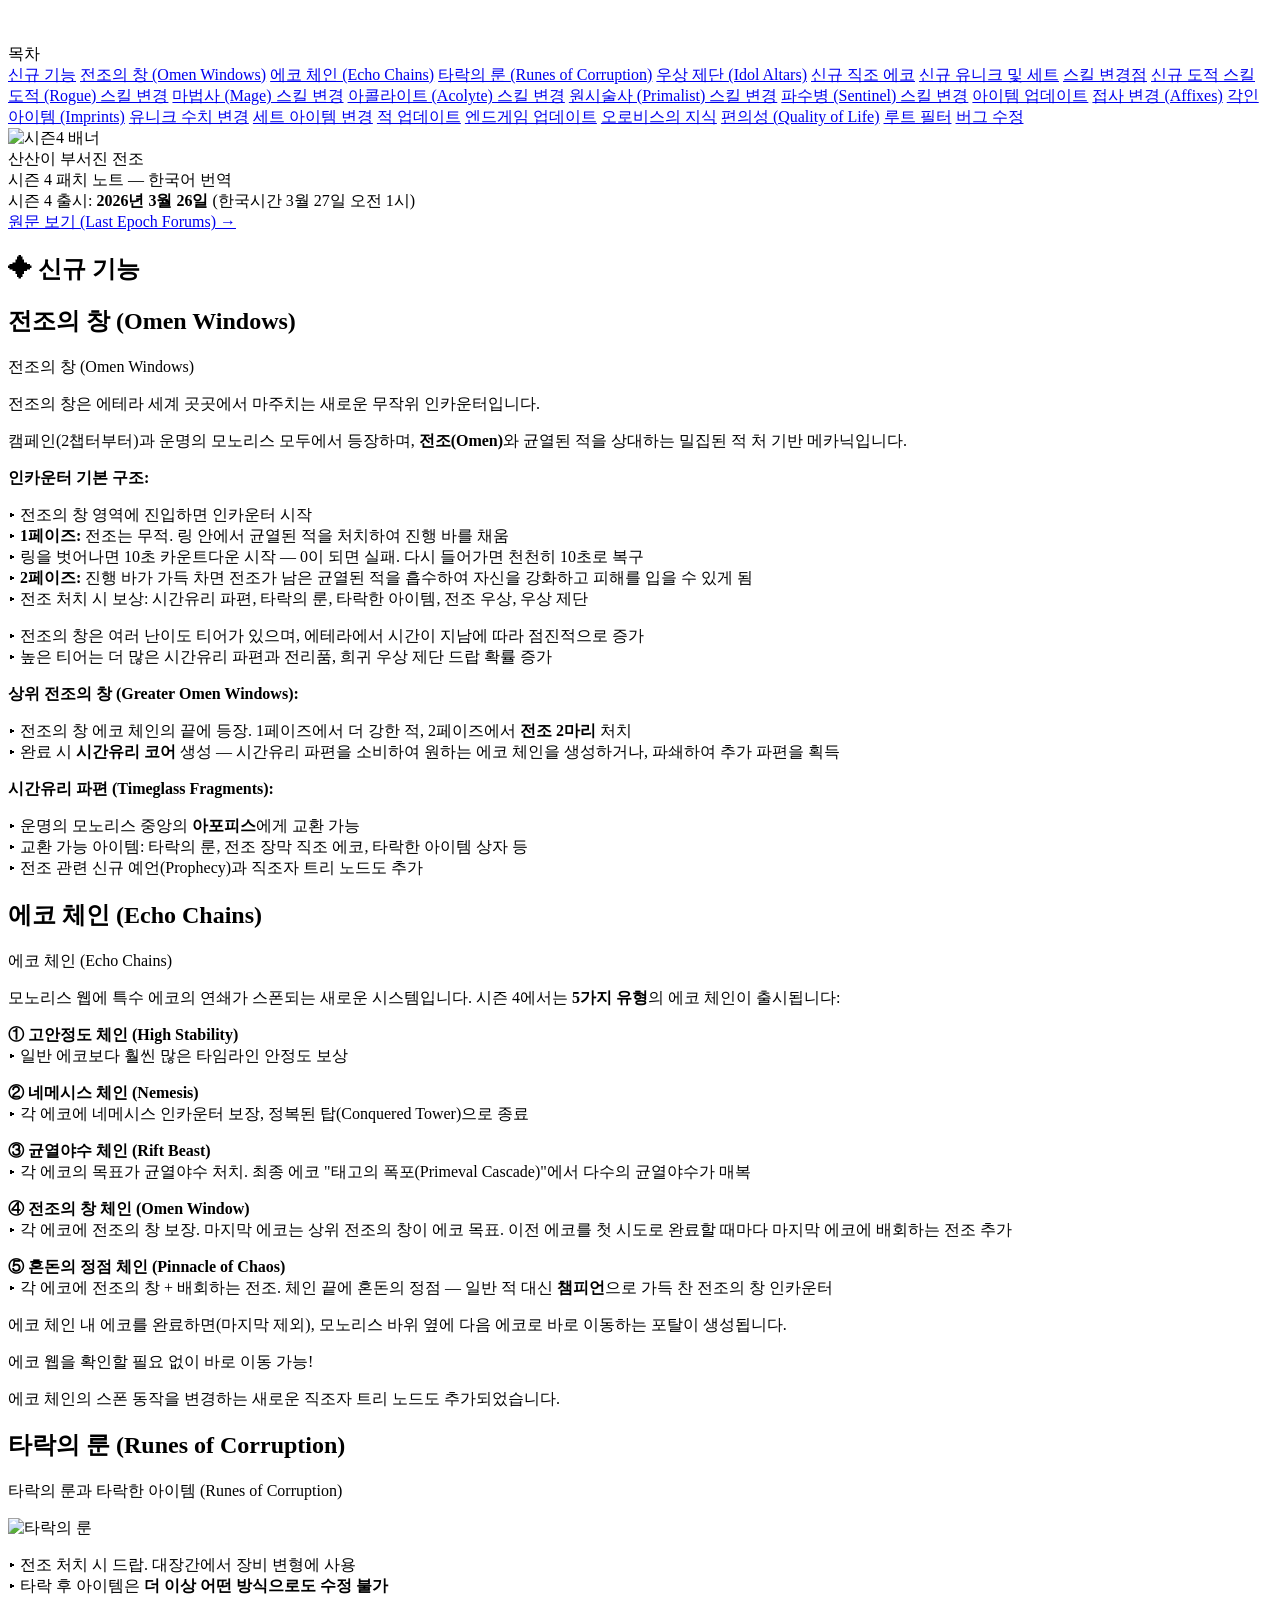
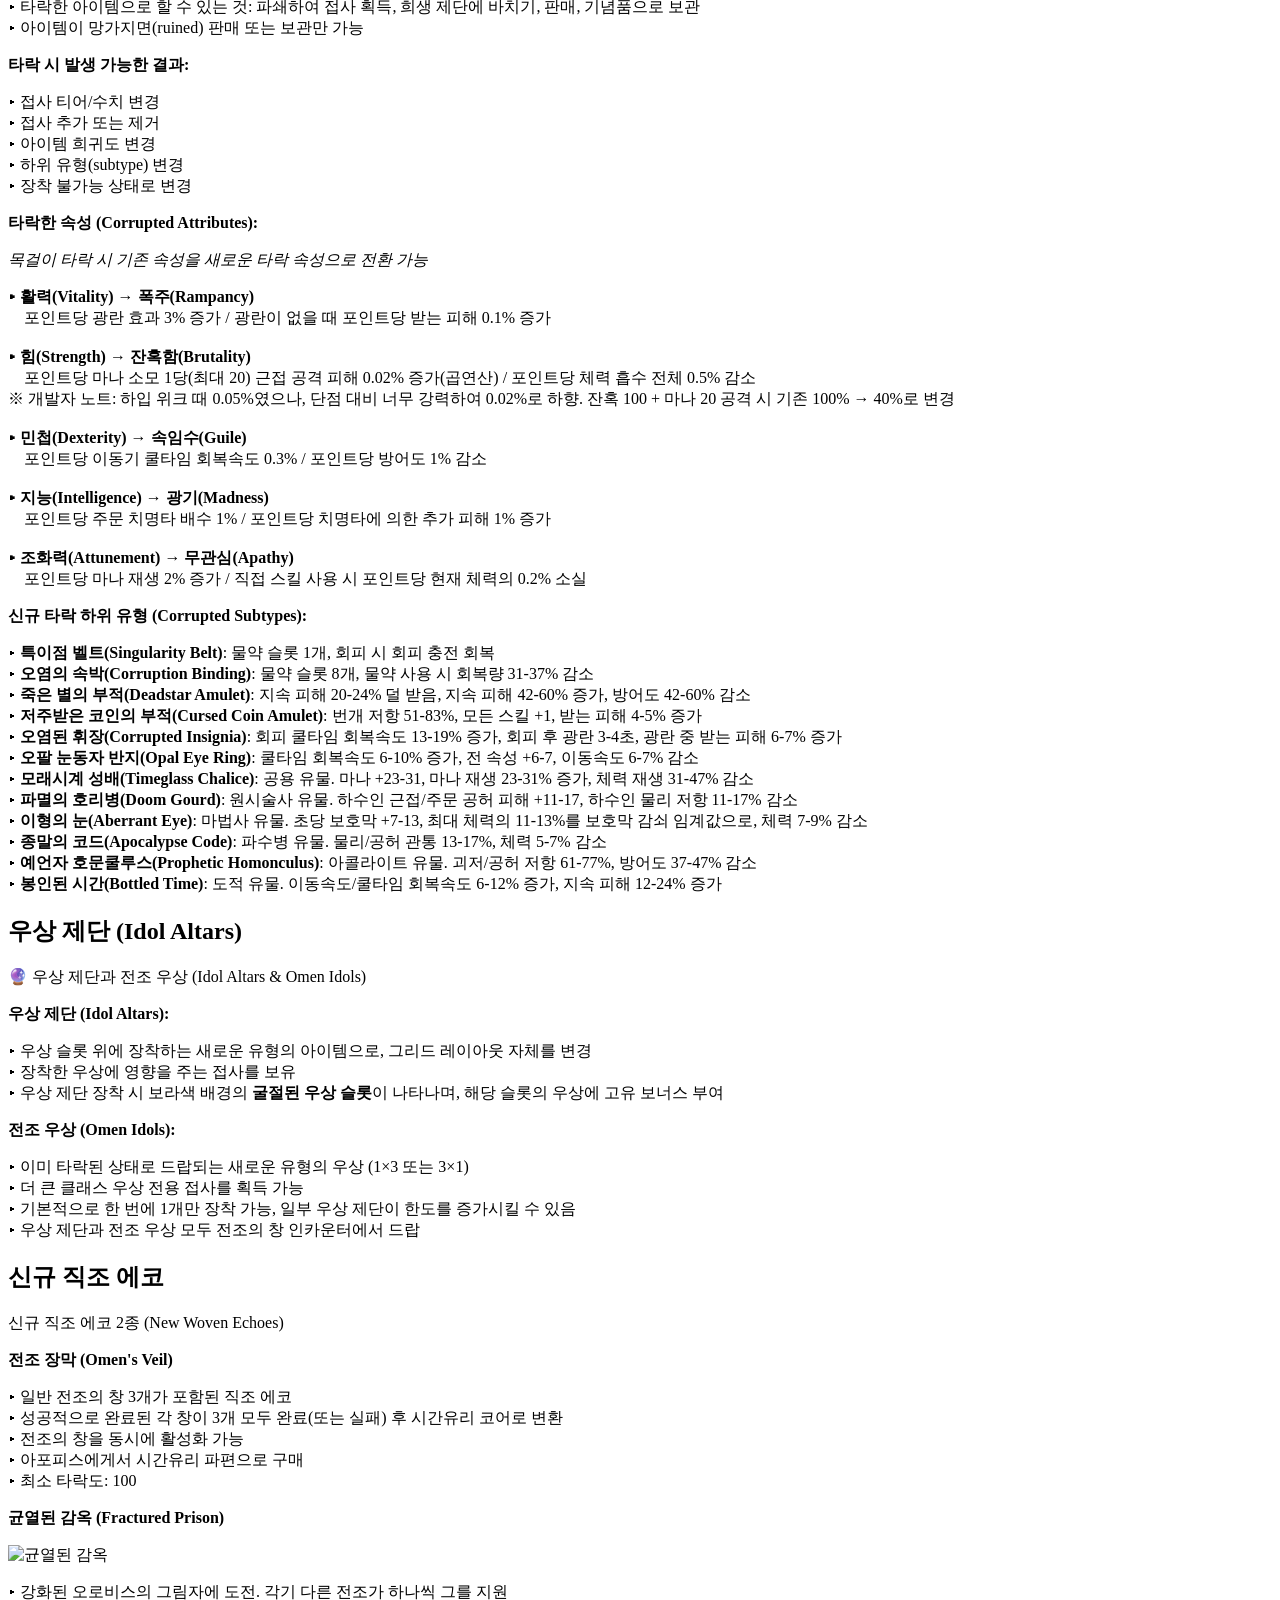
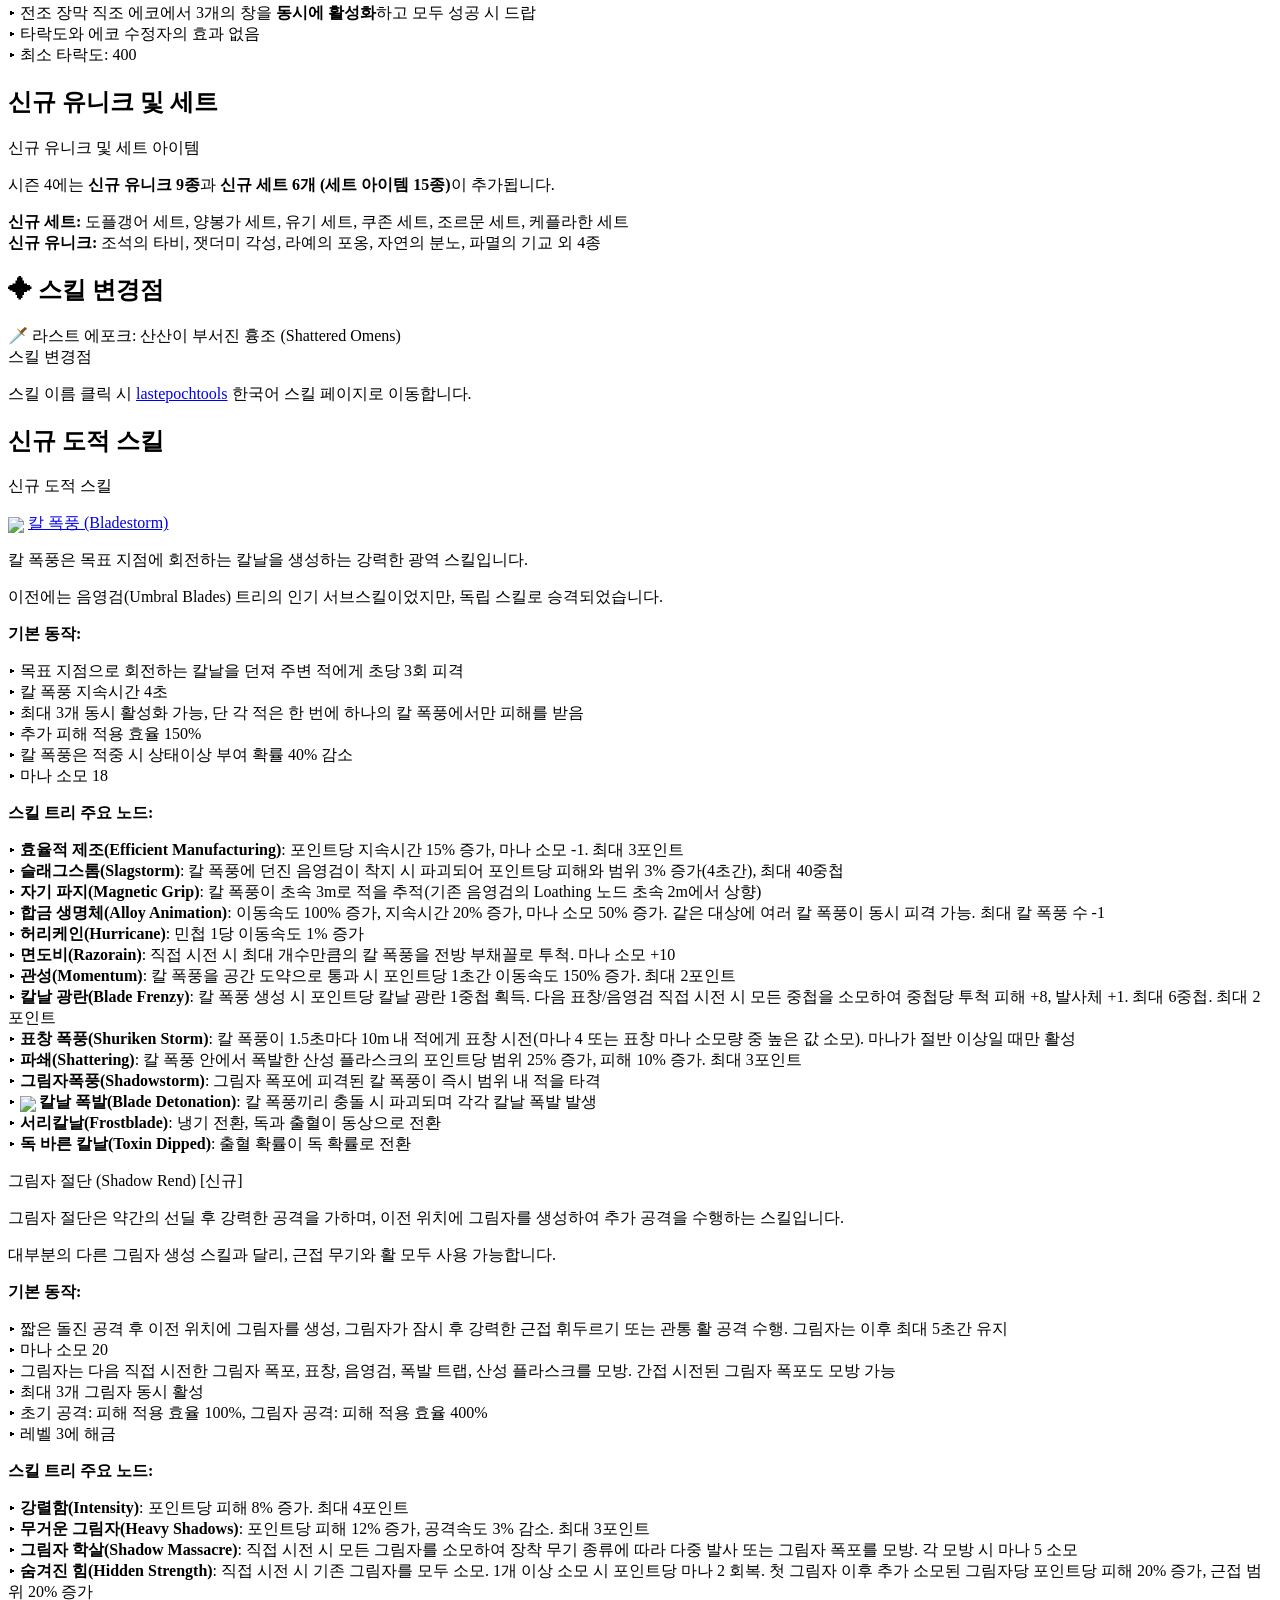
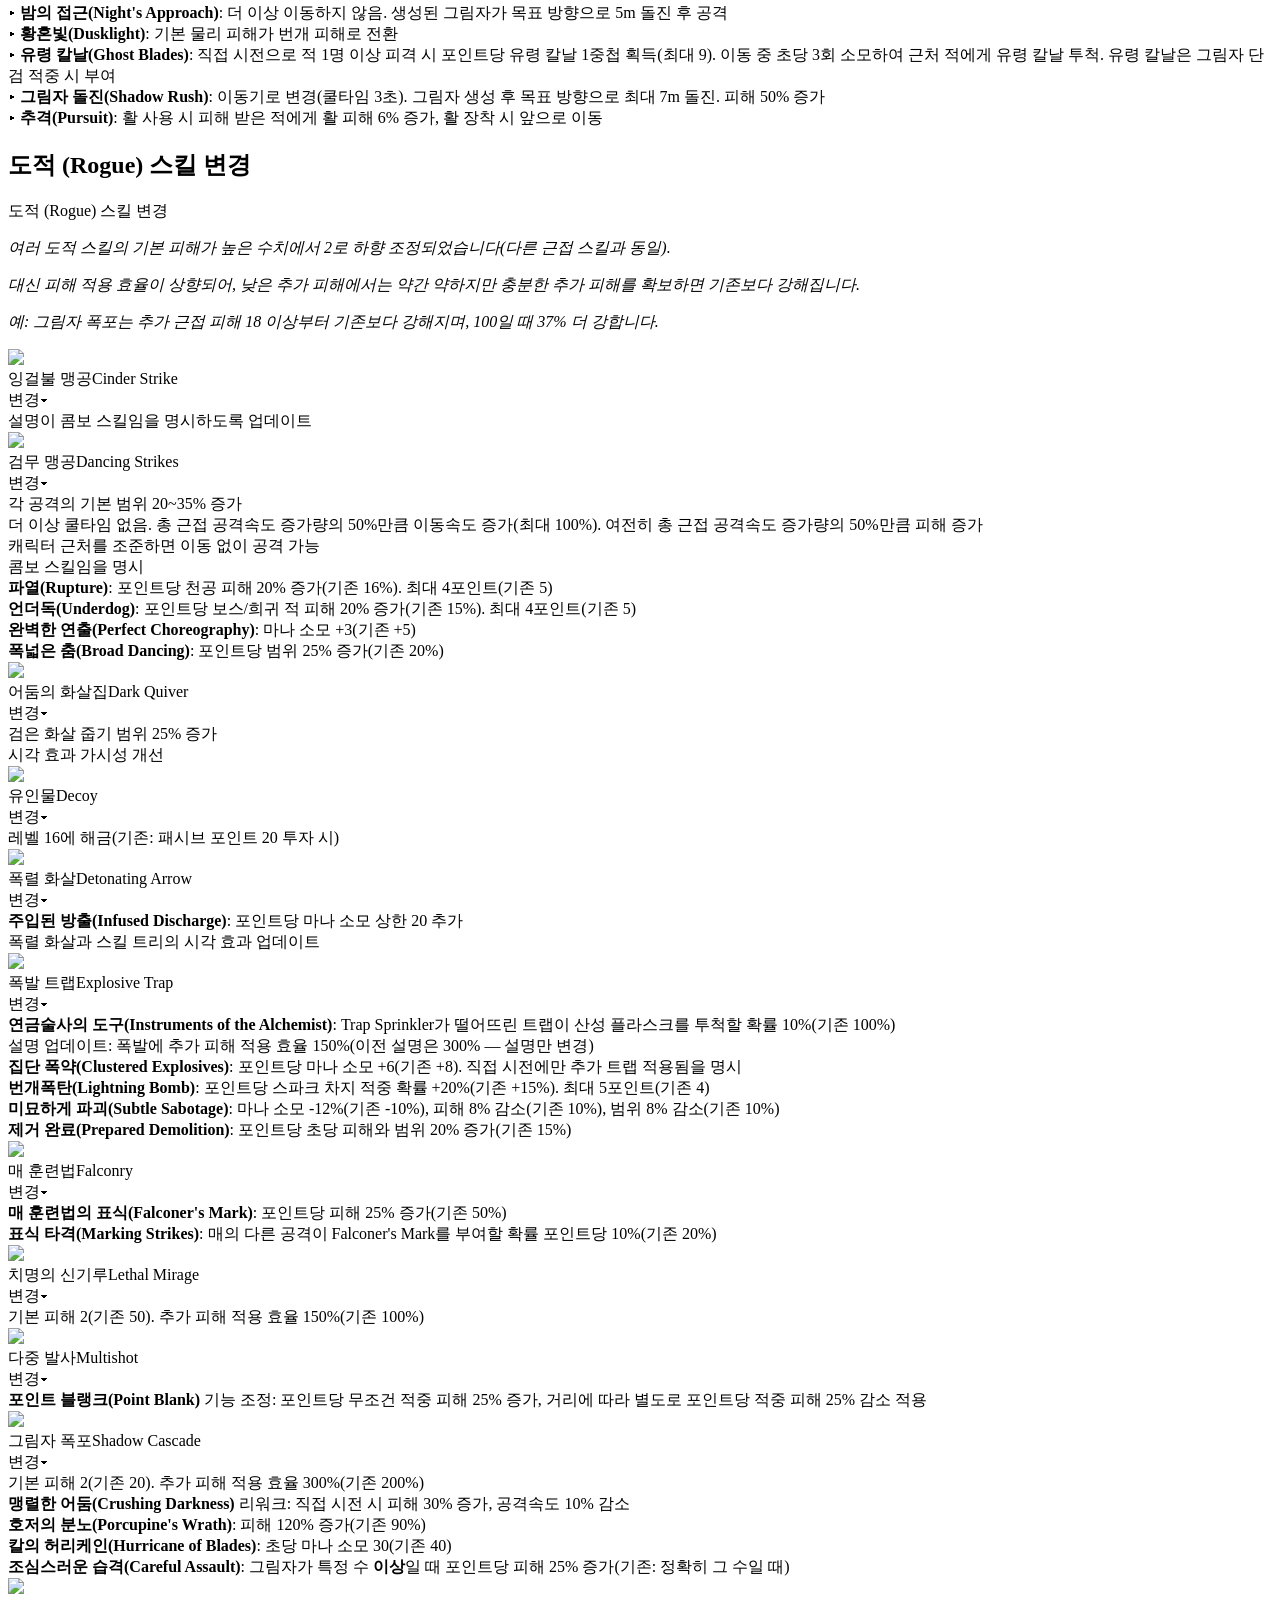
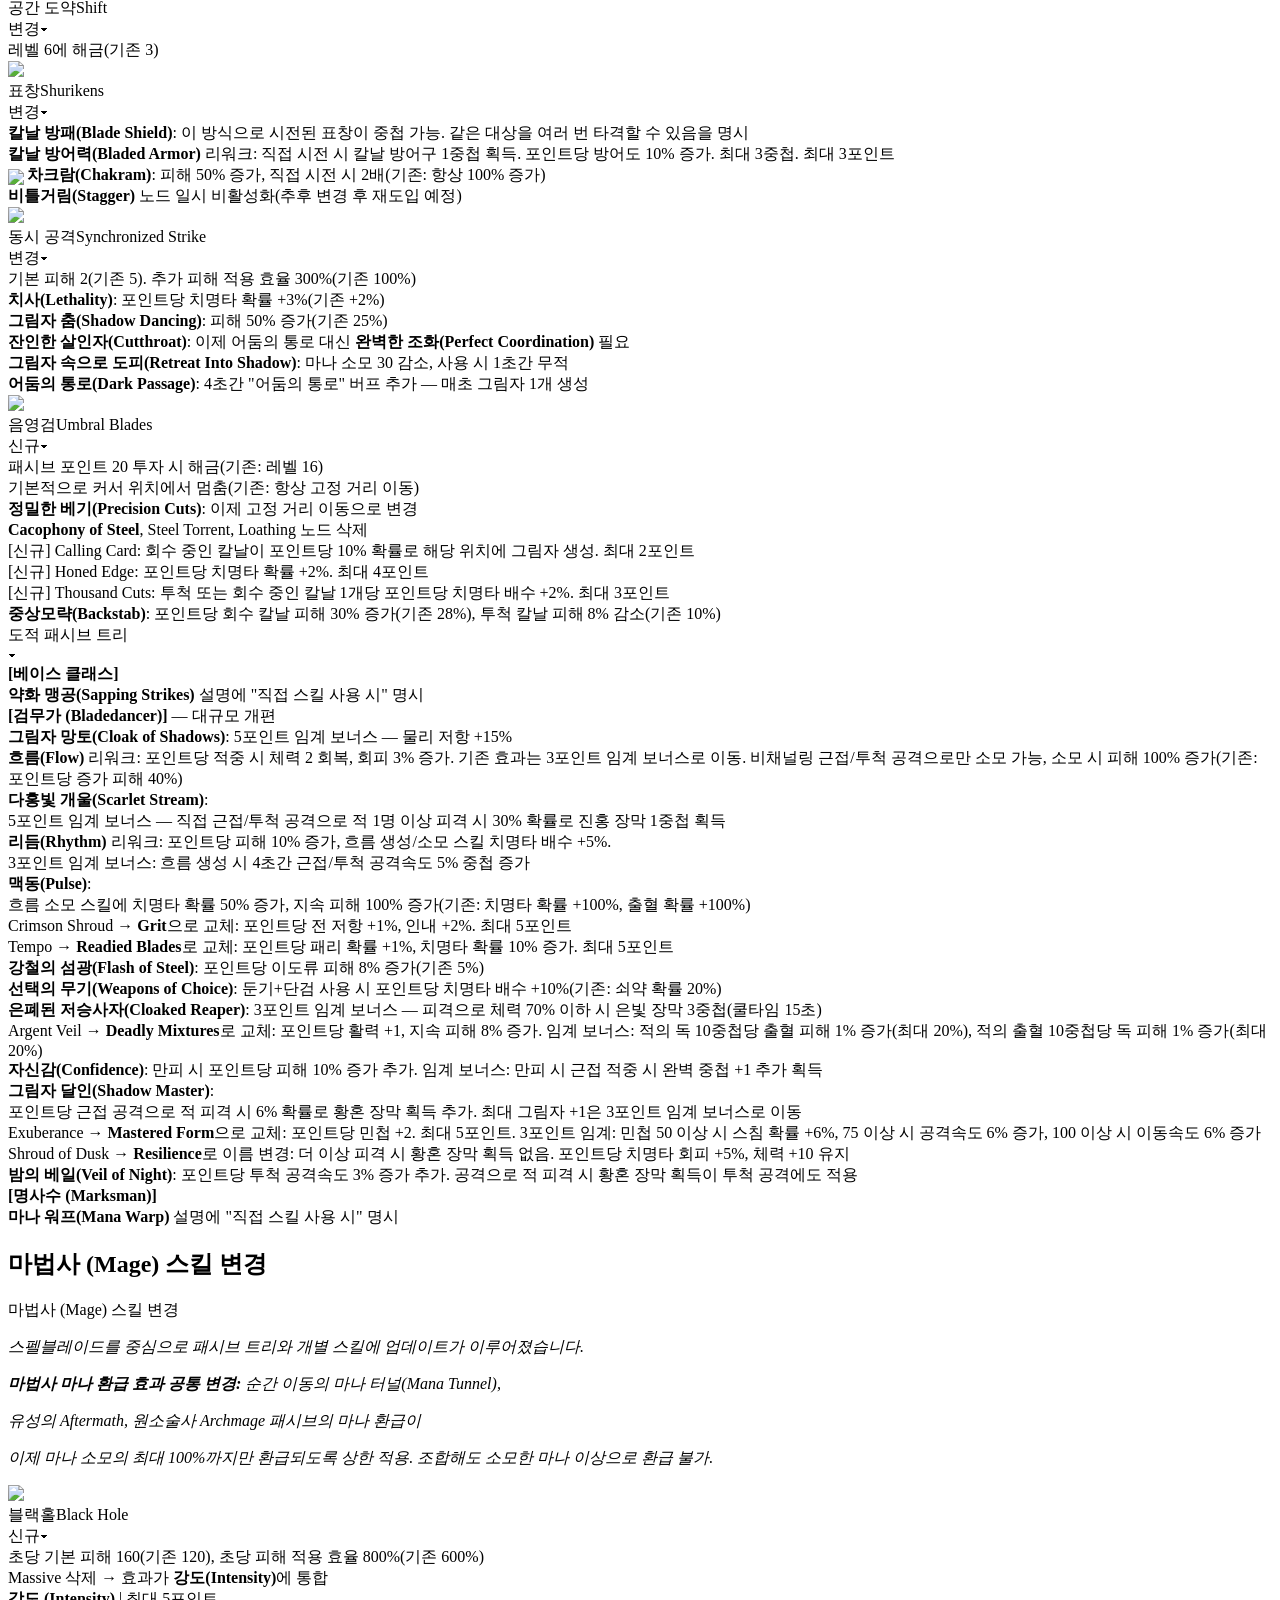
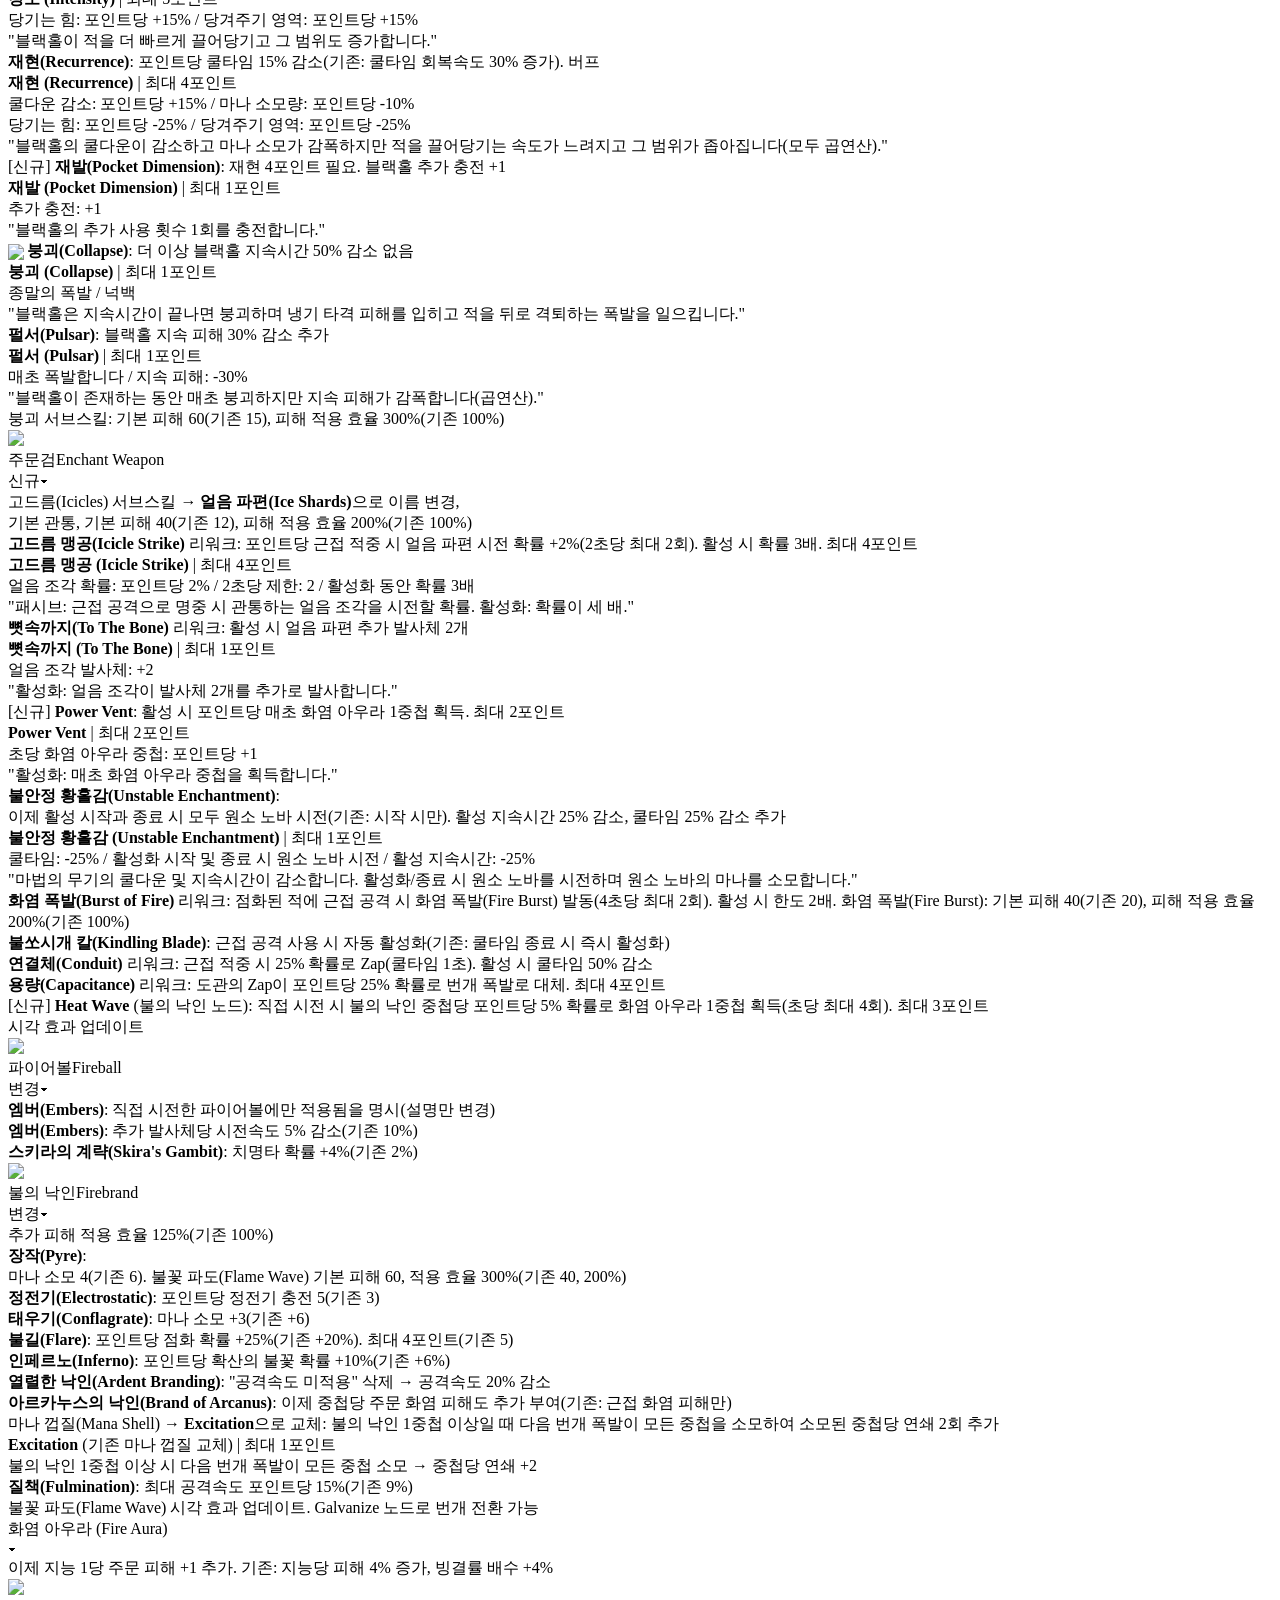
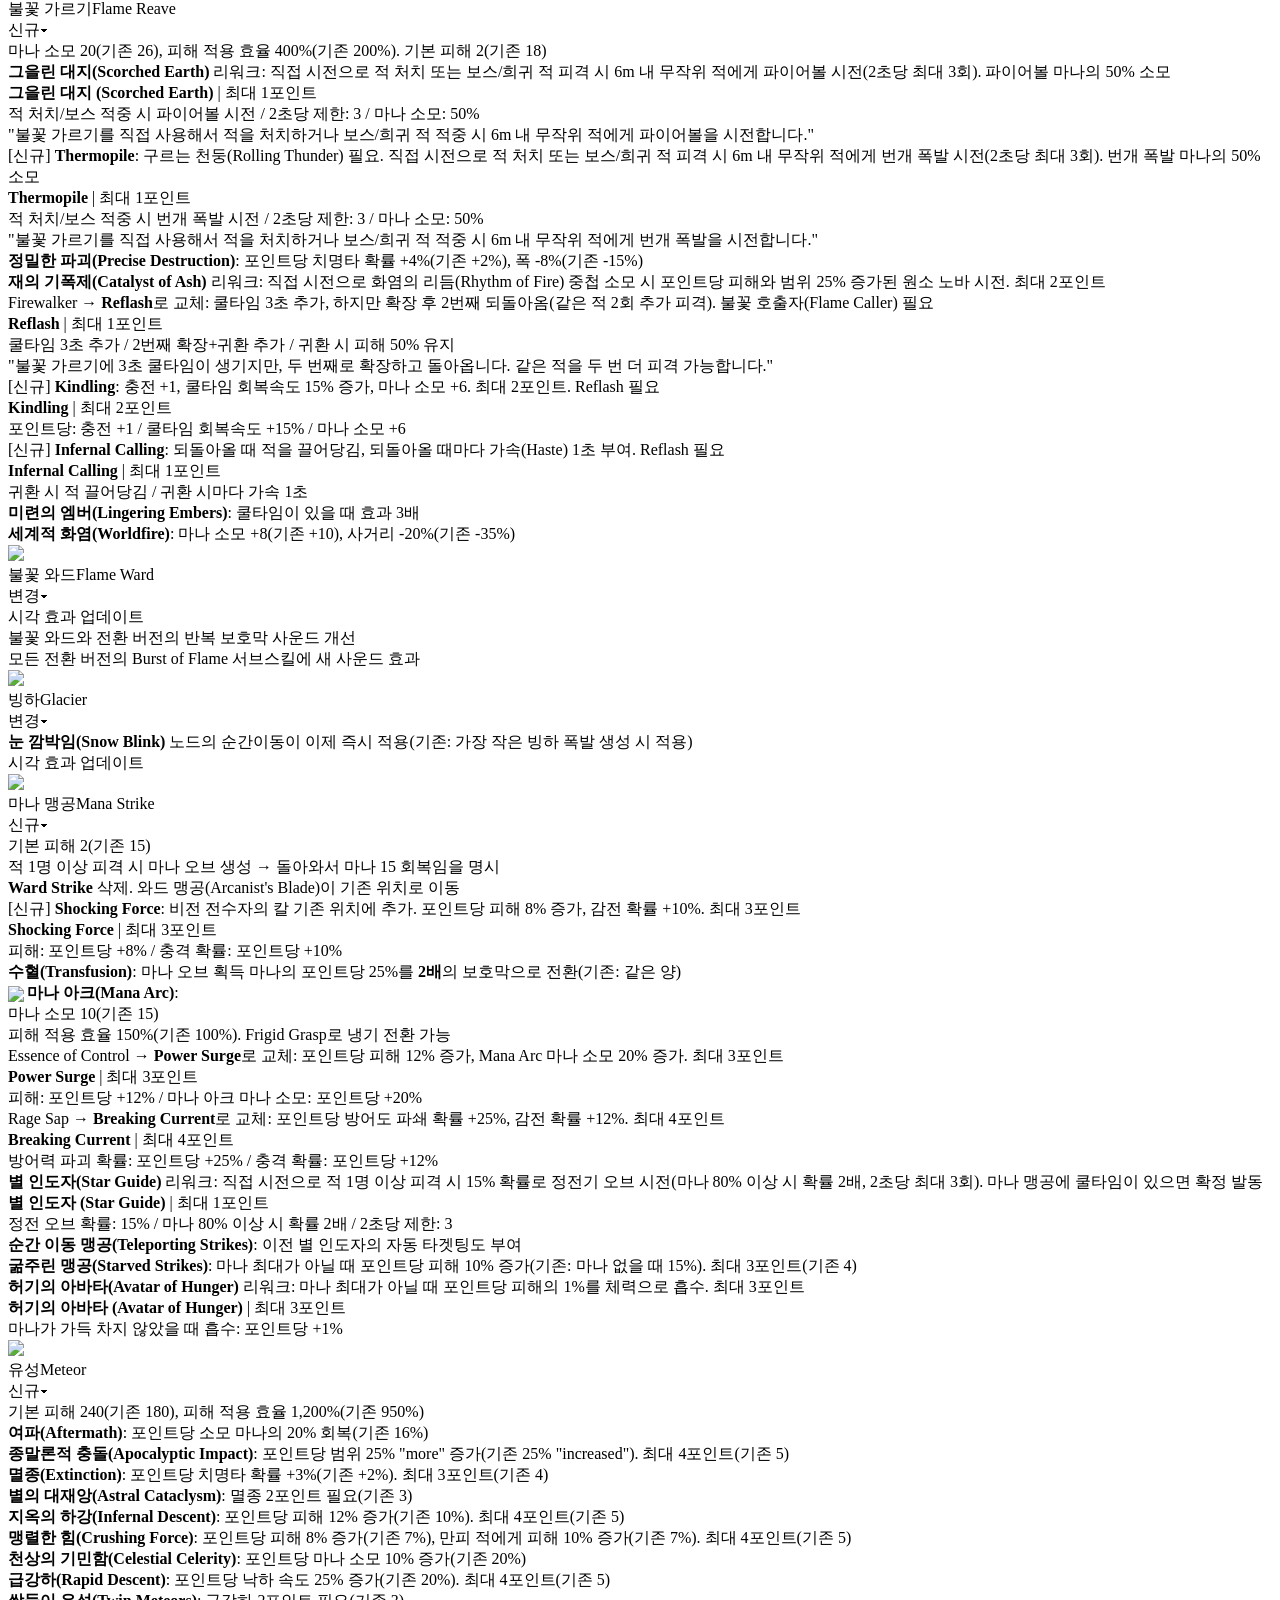
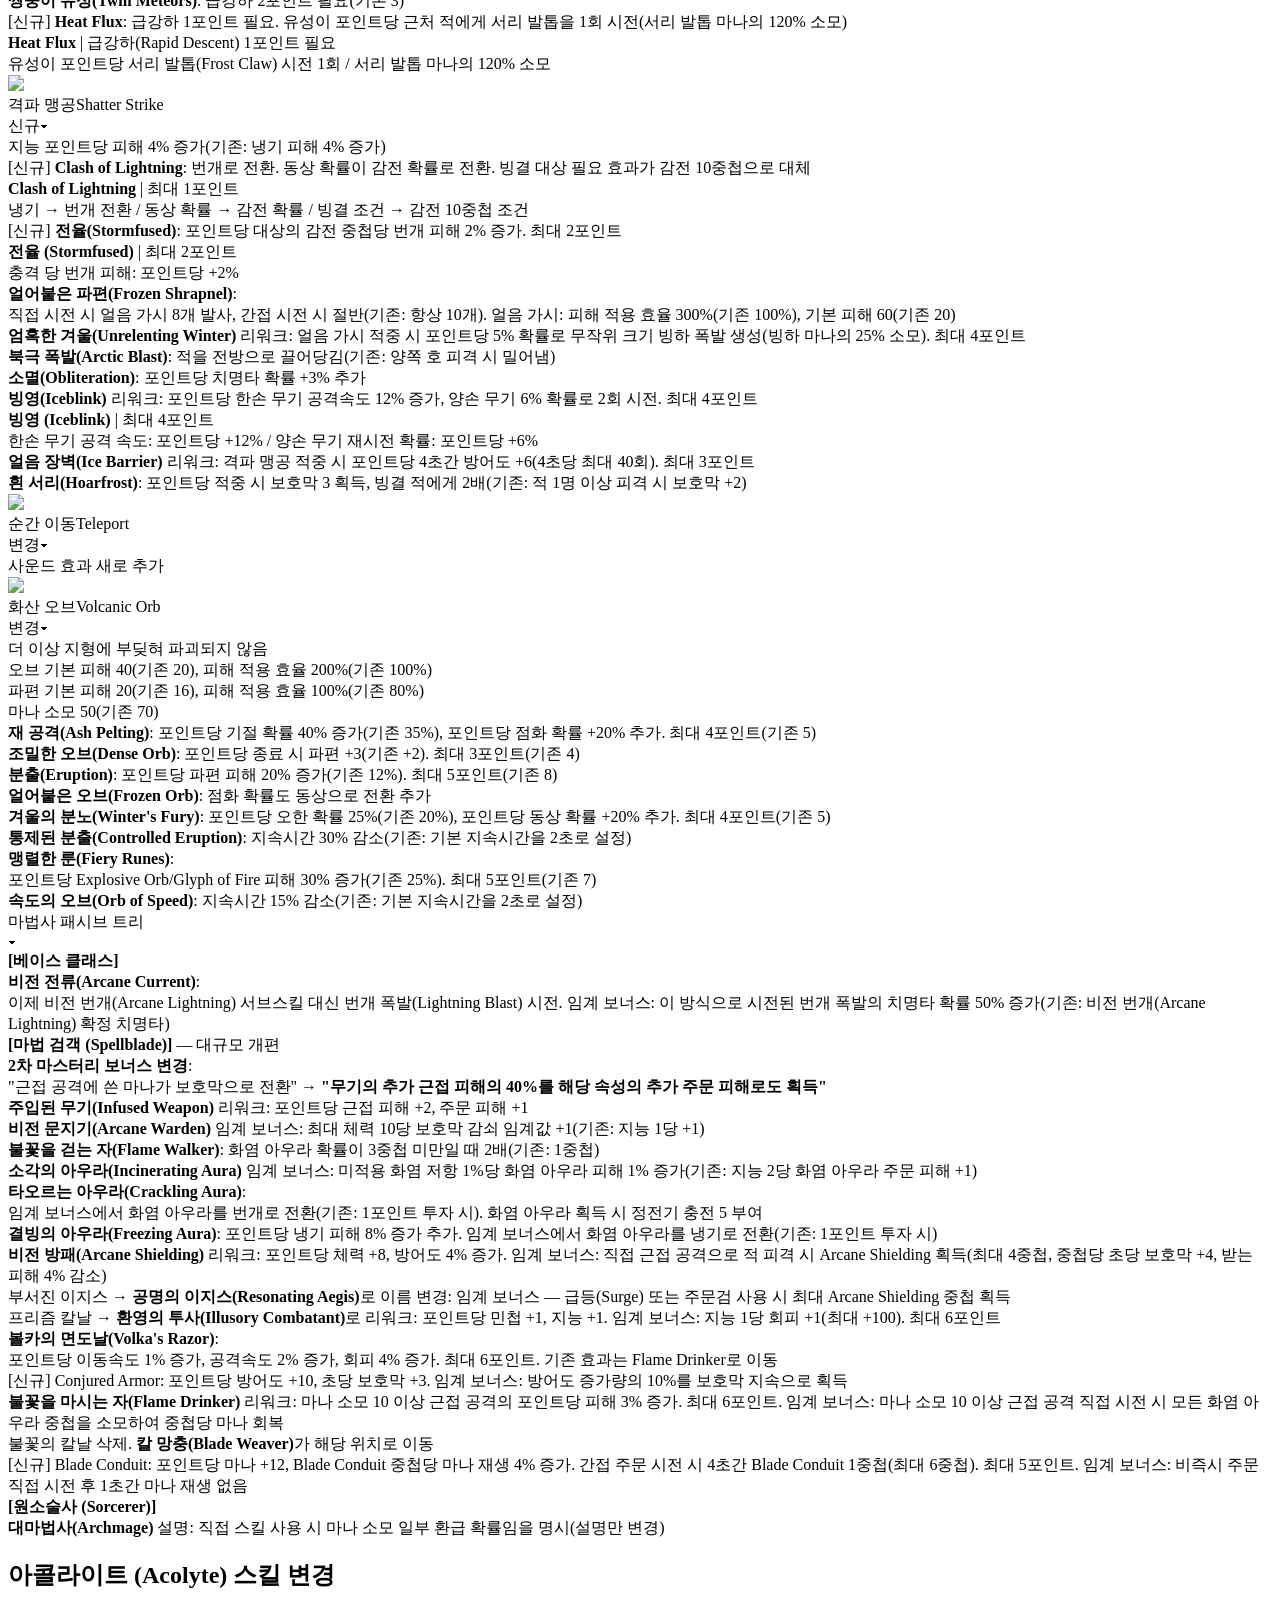
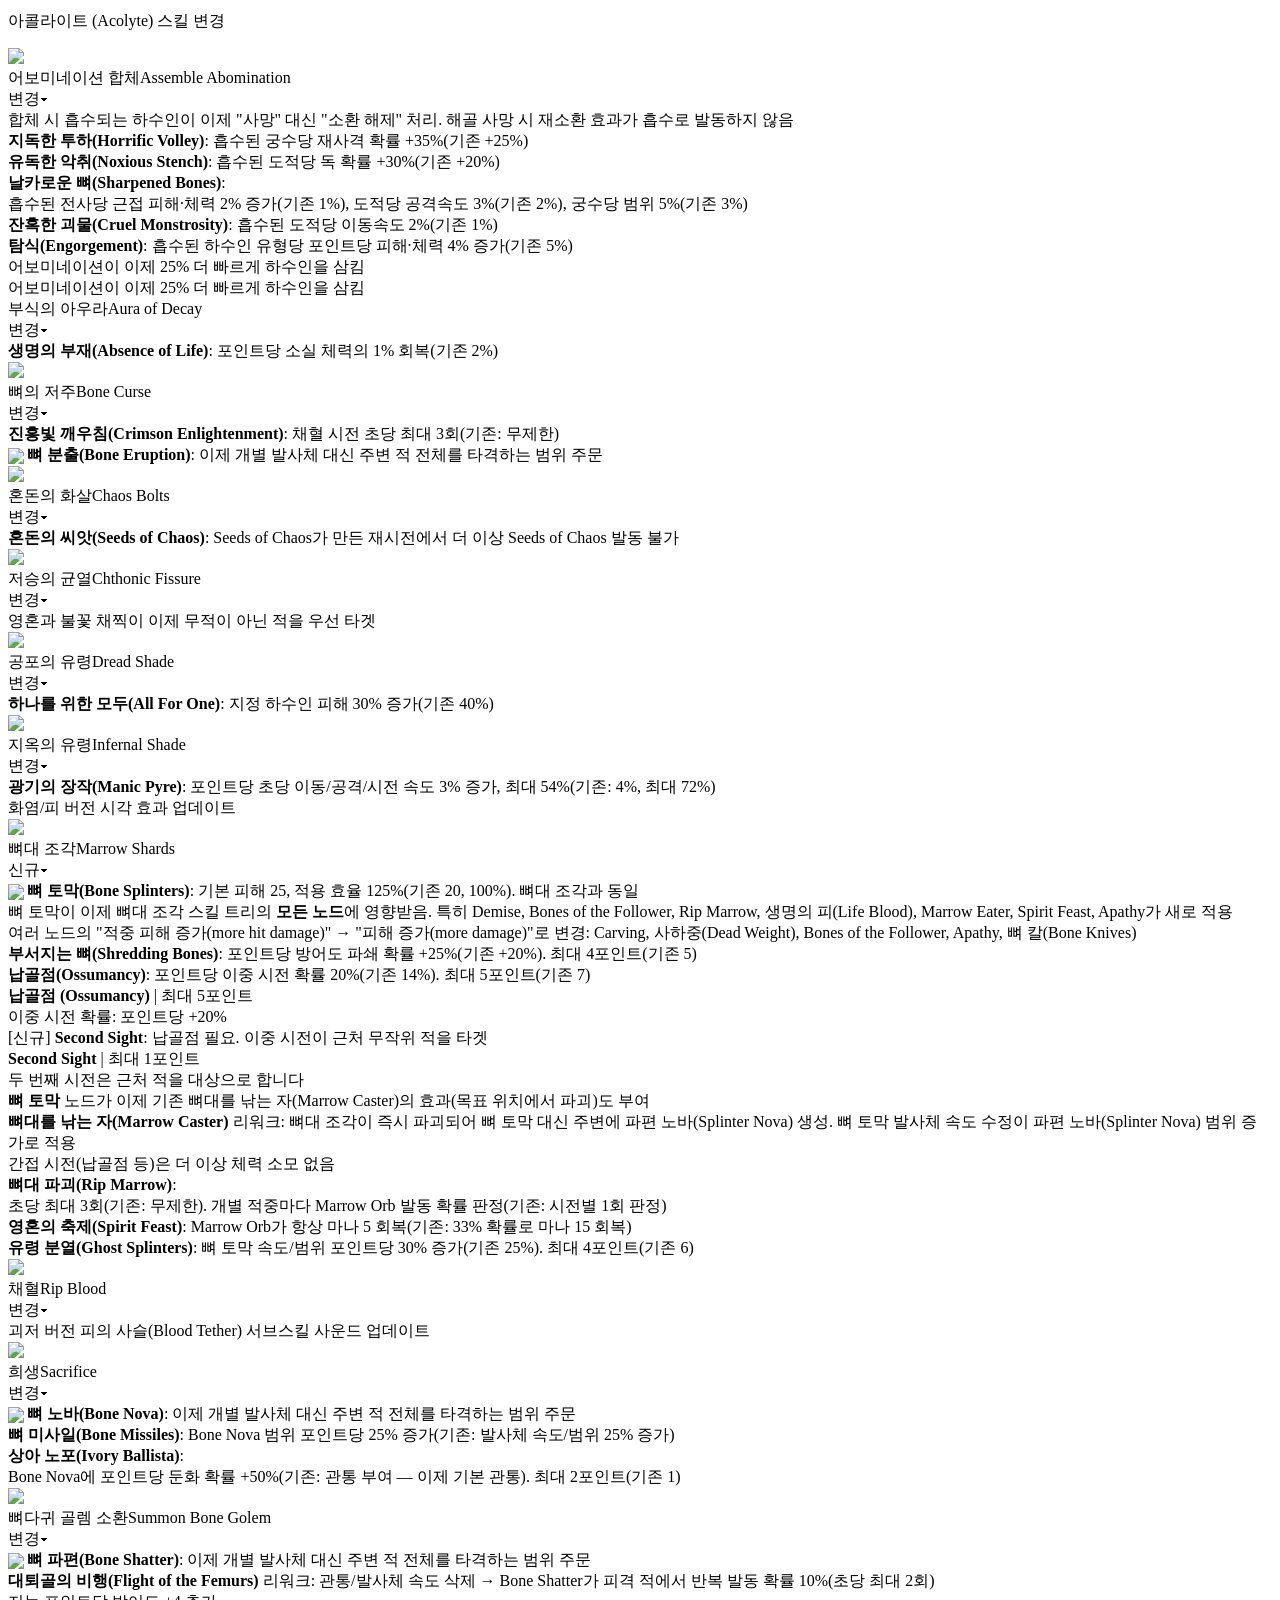
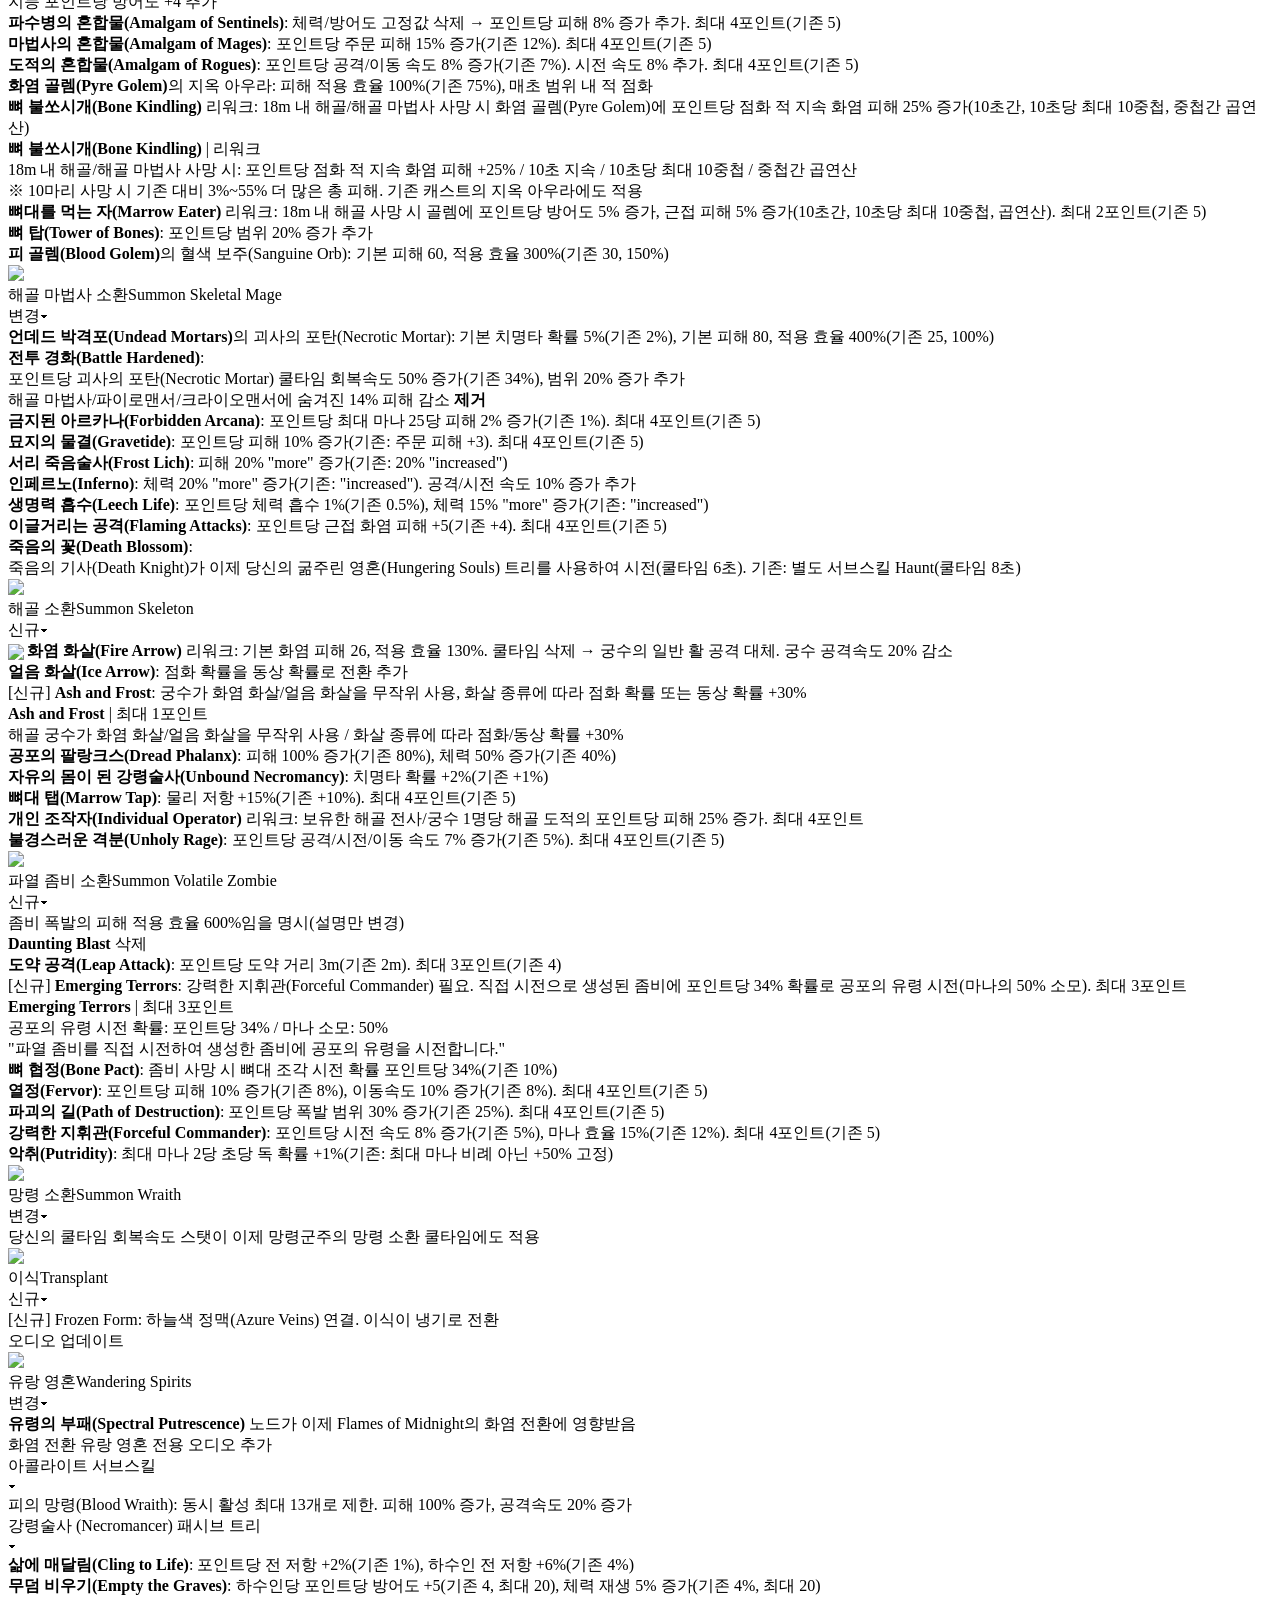
==== commit 06c11a15: "CSS/JS 분리: 인라인 제거 + tooltip 버그 수정" ====
--- a/index.html
+++ b/index.html
@@ -5,736 +5,8 @@
 <meta name="viewport" content="width=device-width, initial-scale=1.0">
 <title>라스트 에포크 시즌4: 산산이 부서진 전조 — 패치 노트 한국어</title>
 <meta name="description" content="Last Epoch Season 4 Shattered Omens 패치 노트 한국어 번역">
-<style>
-@import url('https://fonts.googleapis.com/css2?family=Noto+Sans+KR:wght@300;400;500;700;900&display=swap');
-
-:root {
-  --bg: #0b0b16;
-  --bg-card: #12121f;
-  --bg-card-hover: #1a1a2e;
-  --gold: #c9963a;
-  --gold-dim: #8a6a2f;
-  --gold-bright: #e8c068;
-  --text: #d4cfc0;
-  --text-dim: #7a7568;
-  --text-bright: #f0ebe0;
-  --accent: #c93;
-  --red: #c44;
-  --green: #6a4;
-  --blue: #4a8cc9;
-  --border: #2a2a3a;
-  --purple: #6a4a8a;
-}
-
-* { margin: 0; padding: 0; box-sizing: border-box; }
-
-html { scroll-behavior: smooth; }
-
-body {
-  font-family: 'Noto Sans KR', sans-serif;
-  background: var(--bg);
-  color: var(--text);
-  line-height: 1.7;
-  font-size: 15px;
-  font-weight: 300;
-}
-
-/* 배경 그래디언트 */
-body::before {
-  content: '';
-  position: fixed;
-  top: 0; left: 0; right: 0; bottom: 0;
-  background: radial-gradient(ellipse at 20% 0%, rgba(201,150,58,0.03) 0%, transparent 60%),
-              radial-gradient(ellipse at 80% 100%, rgba(100,60,140,0.03) 0%, transparent 60%);
-  pointer-events: none;
-  z-index: 0;
-}
-
-/* 레이아웃 */
-.layout {
-  display: flex;
-  max-width: 1200px;
-  margin: 0 auto;
-  position: relative;
-}
-
-/* TOC 사이드바 */
-.toc {
-  position: sticky;
-  top: 20px;
-  width: 240px;
-  min-width: 240px;
-  height: fit-content;
-  max-height: calc(100vh - 40px);
-  overflow-y: auto;
-  padding: 20px 16px;
-  margin-top: 20px;
-  background: var(--bg-card);
-  border: 1px solid var(--border);
-  border-radius: 8px;
-  z-index: 10;
-}
-
-.toc::-webkit-scrollbar { width: 4px; }
-.toc::-webkit-scrollbar-thumb { background: var(--gold-dim); border-radius: 2px; }
-
-.toc-title {
-  font-size: 13px;
-  font-weight: 700;
-  color: var(--gold);
-  text-transform: uppercase;
-  letter-spacing: 2px;
-  margin-bottom: 12px;
-  padding-bottom: 8px;
-  border-bottom: 1px solid var(--border);
-}
-
-.toc a {
-  display: block;
-  color: var(--text-dim);
-  text-decoration: none;
-  font-size: 13px;
-  padding: 4px 0;
-  transition: color 0.2s;
-}
-
-.toc a:hover { color: var(--gold-bright); }
-.toc a.toc-sub { padding-left: 16px; font-size: 12px; }
-
-/* 메인 컨텐츠 */
-.content {
-  flex: 1;
-  min-width: 0;
-  padding: 0 30px 60px;
-  position: relative;
-  z-index: 1;
-}
-
-/* 헤더 */
-.hero {
-  text-align: center;
-  padding: 40px 0 30px;
-}
-
-.hero img { max-width: 100%; height: auto; border-radius: 8px; }
-
-.hero-title {
-  font-size: 28px;
-  font-weight: 900;
-  color: var(--gold);
-  margin-top: 20px;
-  letter-spacing: -0.5px;
-}
-
-.hero-sub {
-  font-size: 16px;
-  color: var(--text-dim);
-  margin-top: 8px;
-}
-
-.hero-date {
-  font-size: 14px;
-  color: var(--text-dim);
-  margin-top: 6px;
-}
-
-.hero-date b { color: var(--gold-bright); }
-
-.hero-link {
-  display: inline-block;
-  margin-top: 12px;
-  color: var(--blue);
-  font-size: 13px;
-  text-decoration: none;
-  opacity: 0.7;
-  transition: opacity 0.2s;
-}
-
-.hero-link:hover { opacity: 1; }
-
-/* 섹션 */
-section {
-  margin-top: 40px;
-  animation: fadeIn 0.3s ease;
-}
-
-@keyframes fadeIn {
-  from { opacity: 0; transform: translateY(10px); }
-  to { opacity: 1; transform: translateY(0); }
-}
-
-h1 {
-  font-size: 22px;
-  font-weight: 900;
-  color: var(--gold);
-  padding: 16px 0 10px;
-  border-bottom: 2px solid var(--gold-dim);
-  margin-bottom: 10px;
-  letter-spacing: -0.3px;
-}
-
-h2 {
-  font-size: 18px;
-  font-weight: 700;
-  color: var(--text-bright);
-  padding: 12px 0 8px;
-  border-bottom: 1px solid var(--border);
-  margin-bottom: 8px;
-}
-
-/* 본문 스타일 */
-section p {
-  margin: 8px 0;
-}
-
-section b {
-  color: var(--gold-bright);
-  font-weight: 500;
-}
-
-section img {
-  max-width: 100%;
-  height: auto;
-  border-radius: 6px;
-  margin: 10px 0;
-}
-
-/* ▸ 불릿 스타일 */
-section p { padding-left: 0; }
-
-/* 링크 */
-a { color: var(--blue); text-decoration: none; }
-a:hover { text-decoration: underline; }
-
-/* [신규] 태그 */
-.new-tag {
-  color: #c93;
-  font-weight: 700;
-  font-size: 13px;
-}
-
-/* 모바일 */
-@media (max-width: 900px) {
-  .toc { display: none; }
-  .content { padding: 0 16px 40px; }
-  .hero-title { font-size: 22px; }
-  h1 { font-size: 19px; }
-  h2 { font-size: 16px; }
-}
-
-/* 모바일 TOC 토글 */
-.toc-mobile-btn {
-  display: none;
-  position: fixed;
-  bottom: 20px;
-  right: 20px;
-  width: 48px;
-  height: 48px;
-  border-radius: 50%;
-  background: var(--gold);
-  color: var(--bg);
-  border: none;
-  font-size: 20px;
-  cursor: pointer;
-  z-index: 100;
-  box-shadow: 0 4px 16px rgba(0,0,0,0.4);
-}
-
-@media (max-width: 900px) {
-  .toc-mobile-btn { display: flex; align-items: center; justify-content: center; }
-  .toc.show {
-    display: block;
-    position: fixed;
-    top: 0; left: 0; right: 0; bottom: 0;
-    width: 100%;
-    max-height: 100vh;
-    border-radius: 0;
-    z-index: 99;
-    background: rgba(11,11,22,0.97);
-    padding: 60px 30px;
-  }
-}
-
-
-/* 배너 사이드 배경 */
-.side-banner {
-  position: fixed;
-  top: 0;
-  bottom: 0;
-  width: 300px;
-  background: url('https://raw.githubusercontent.com/fnrkp089/lastepoch-kr/main/banner.png') center/cover no-repeat;
-  opacity: 0.12;
-  z-index: 0;
-  pointer-events: none;
-}
-.side-banner.left { left: 0; }
-.side-banner.right { right: 0; transform: scaleX(-1); }
-
-@media (max-width: 1400px) {
-  .side-banner { opacity: 0.06; }
-}
-@media (max-width: 1000px) {
-  .side-banner { display: none; }
-}
-
-/* 스킬 아이콘 */
-.skill-icon, img[width="20"] {
-  vertical-align: middle;
-  margin-right: 4px;
-  border-radius: 4px;
-  filter: brightness(1.1);
-}
-
-
-.side-banner {
-  position: fixed;
-  top: 0;
-  bottom: 0;
-  width: 300px;
-  z-index: 0;
-  pointer-events: none;
-  overflow: hidden;
-}
-.side-banner.left { left: 0; }
-.side-banner.right { right: 0; }
-.side-banner img {
-  width: 100%;
-  height: 100%;
-  object-fit: cover;
-  opacity: 0.1;
-}
-.side-banner.right img { transform: scaleX(-1); }
-
-@media (max-width: 1400px) {
-  .side-banner img { opacity: 0.05; }
-}
-@media (max-width: 1000px) {
-  .side-banner { display: none; }
-}
-
-
-/* 토스트 알림 */
-.toast {
-  position: fixed;
-  bottom: 80px;
-  left: 50%;
-  transform: translateX(-50%) translateY(20px);
-  background: rgba(26, 26, 46, 0.95);
-  border: 1px solid var(--gold-dim);
-  border-radius: 8px;
-  padding: 12px 24px;
-  color: var(--text);
-  font-size: 13px;
-  z-index: 10001;
-  opacity: 0;
-  transition: opacity 0.3s, transform 0.3s;
-  pointer-events: none;
-  max-width: 90vw;
-  text-align: center;
-  box-shadow: 0 4px 20px rgba(0,0,0,0.5);
-}
-.toast.show {
-  opacity: 1;
-  transform: translateX(-50%) translateY(0);
-}
-.toast .toast-icon { color: var(--gold); margin-right: 8px; }
-
-
-/* 스킬 카드 */
-.skill-cards {
-  display: flex;
-  flex-direction: column;
-  gap: 10px;
-  margin-top: 12px;
-}
-
-.skill-card {
-  background: var(--bg-card);
-  border: 1px solid var(--border);
-  border-radius: 8px;
-  overflow: hidden;
-  transition: border-color 0.2s;
-}
-.skill-card:hover { border-color: var(--gold-dim); }
-
-.card-head {
-  display: flex;
-  align-items: center;
-  gap: 10px;
-  padding: 12px 16px;
-  cursor: pointer;
-  user-select: none;
-  transition: background 0.15s;
-}
-.card-head:hover { background: var(--bg-card-hover); }
-
-.card-icon {
-  width: 32px;
-  height: 32px;
-  border-radius: 6px;
-  flex-shrink: 0;
-  image-rendering: auto;
-}
-
-.card-title {
-  flex: 1;
-  min-width: 0;
-}
-
-.card-name {
-  font-size: 15px;
-  font-weight: 700;
-  color: var(--text-bright);
-  display: block;
-}
-
-.card-name-en {
-  font-size: 12px;
-  color: var(--text-dim);
-}
-
-.card-tag {
-  font-size: 11px;
-  padding: 2px 8px;
-  border-radius: 4px;
-  flex-shrink: 0;
-  font-weight: 500;
-}
-.card-tag.new { background: #1a2e1a; color: #6a4; border: 1px solid #2a4a2a; }
-.card-tag.changed { background: #2e2a1a; color: #c93; border: 1px solid #4a3a1a; }
-.card-tag.rework { background: #1a1a2e; color: #88f; border: 1px solid #2a2a4a; }
-
-.card-toggle {
-  font-size: 16px;
-  color: var(--text-dim);
-  transition: transform 0.2s;
-  flex-shrink: 0;
-}
-
-.skill-card.collapsed .card-toggle { transform: rotate(-90deg); }
-.skill-card.collapsed .card-content { display: none; }
-
-.card-content {
-  padding: 0 16px 14px;
-  border-top: 1px solid var(--border);
-}
-
-/* 변경점 스타일 */
-.change-item {
-  padding: 6px 0 6px 16px;
-  position: relative;
-  font-size: 14px;
-  line-height: 1.6;
-  color: var(--text);
-  border-bottom: 1px solid rgba(255,255,255,0.03);
-}
-.change-item:last-child { border-bottom: none; }
-.change-item::before {
-  content: "▸";
-  position: absolute;
-  left: 0;
-  color: var(--gold-dim);
-  font-size: 12px;
-}
-
-.change-node {
-  color: var(--gold-bright);
-  font-weight: 500;
-}
-
-.change-detail {
-  padding-left: 20px;
-  color: var(--text);
-  font-size: 13px;
-  line-height: 1.7;
-  position: relative;
-}
-.change-detail::before {
-  content: "·";
-  position: absolute;
-  left: 8px;
-  color: var(--text-dim);
-}
-
-.change-note {
-  padding: 4px 0;
-  font-size: 14px;
-  color: var(--text);
-  line-height: 1.6;
-}
-
-
-/* 유니크 카드 */
-.unique-cards {
-  display: grid;
-  grid-template-columns: repeat(auto-fill, minmax(340px, 1fr));
-  gap: 8px;
-  margin-top: 12px;
-}
-
-.unique-card {
-  background: var(--bg-card);
-  border: 1px solid var(--border);
-  border-radius: 8px;
-  padding: 12px 14px;
-  transition: border-color 0.2s;
-}
-.unique-card:hover { border-color: var(--gold-dim); }
-
-.unique-name {
-  font-size: 14px;
-  font-weight: 700;
-  color: var(--gold-bright);
-  margin-bottom: 6px;
-}
-.unique-en {
-  font-weight: 400;
-  font-size: 12px;
-  color: var(--text-dim);
-}
-
-.unique-details {
-  font-size: 13px;
-  line-height: 1.6;
-  color: var(--text);
-}
-.unique-detail {
-  padding: 2px 0 2px 14px;
-  position: relative;
-}
-.unique-detail::before {
-  content: "·";
-  position: absolute;
-  left: 2px;
-  color: var(--gold-dim);
-}
-
-
-/* 유니크 툴팁 */
-.tt-unique-popup {
-  display: none;
-  position: fixed;
-  width: 340px;
-  max-width: 90vw;
-  background: linear-gradient(180deg, #1a1520 0%, #12101a 100%);
-  border: 1px solid #6a5a3a;
-  border-radius: 8px;
-  padding: 0;
-  z-index: 10000;
-  box-shadow: 0 12px 40px rgba(0,0,0,0.8);
-  pointer-events: none;
-  overflow: hidden;
-}
-
-.tt:hover .tt-unique-popup { display: block; }
-
-.tt-u-header {
-  display: flex;
-  align-items: center;
-  gap: 12px;
-  padding: 12px;
-  background: rgba(201,150,58,0.08);
-  border-bottom: 1px solid rgba(201,150,58,0.15);
-}
-
-.tt-u-icon {
-  width: 56px;
-  height: 56px;
-  flex-shrink: 0;
-  background-image: url('https://www.lastepochtools.com/data/version140/db/res/ffce45425d07007cec794e0d051efb5c.webp');
-  background-repeat: no-repeat;
-  border-radius: 4px;
-  image-rendering: auto;
-  border: 1px solid rgba(201,150,58,0.3);
-}
-
-.tt-u-info { flex: 1; min-width: 0; }
-
-.tt-u-name {
-  font-size: 14px;
-  font-weight: 700;
-  color: #c9963a;
-  line-height: 1.3;
-}
-
-.tt-u-base {
-  font-size: 11px;
-  color: #888;
-  margin-top: 2px;
-}
-
-.tt-u-set-tag {
-  display: inline-block;
-  font-size: 10px;
-  padding: 1px 6px;
-  border-radius: 3px;
-  background: #1a2a1a;
-  color: #4a8;
-  border: 1px solid #2a4a3a;
-  margin-top: 4px;
-}
-
-.tt-u-lore {
-  padding: 8px 12px;
-  font-size: 11px;
-  font-style: italic;
-  color: #8a8070;
-  line-height: 1.5;
-  border-bottom: 1px solid rgba(255,255,255,0.05);
-}
-
-.tt-u-mods {
-  padding: 8px 12px 12px;
-}
-
-.tt-u-mod {
-  font-size: 12px;
-  color: #a8c0d8;
-  padding: 3px 0;
-  line-height: 1.5;
-}
-
-.tt-u-mod .mod-val {
-  color: #79a7ea;
-}
-
-/* 스크롤바 */
-::-webkit-scrollbar { width: 8px; }
-::-webkit-scrollbar-track { background: var(--bg); }
-::-webkit-scrollbar-thumb { background: var(--border); border-radius: 4px; }
-::-webkit-scrollbar-thumb:hover { background: var(--gold-dim); }
-
-/* footer */
-.footer {
-  text-align: center;
-  padding: 40px 0;
-  color: var(--text-dim);
-  font-size: 12px;
-  border-top: 1px solid var(--border);
-  margin-top: 40px;
-}
-
-.footer a { color: var(--gold-dim); }
-
-/* 툴팁 */
-.tt {
-  position: relative;
-  cursor: help;
-  border-bottom: 1px dotted var(--gold-dim);
-  display: inline;
-}
-.tt:hover { color: var(--gold-bright); }
-
-.tt-popup {
-  display: none;
-  position: fixed;
-  width: 320px;
-  max-width: 90vw;
-  background: #111122;
-  border: 1px solid var(--gold-dim);
-  border-radius: 8px;
-  padding: 14px;
-  z-index: 10000;
-  box-shadow: 0 8px 32px rgba(0,0,0,0.8);
-  pointer-events: none;
-  font-size: 13px;
-  line-height: 1.6;
-}
-
-.tt:hover .tt-popup { display: block; }
-
-/* 스킬/상태이상 참조 색상 */
-.tt-desc .skill-ref { color: #a88054; font-weight: 500; }
-.tt-desc .num-ref { color: #79a7ea; }
-.tt-desc .ailment-ref { color: #dec200; }
-
-
-.tt-header {
-  display: flex;
-  align-items: flex-start;
-  justify-content: space-between;
-  gap: 8px;
-  margin-bottom: 6px;
-}
-
-.tt-name {
-  font-weight: 700;
-  color: var(--gold-bright);
-  font-size: 14px;
-  line-height: 1.3;
-}
-
-.tt-en {
-  font-weight: 400;
-  color: var(--text-dim);
-  font-size: 12px;
-}
-
-.tt-tree {
-  font-size: 11px;
-  color: var(--purple);
-  margin-bottom: 4px;
-  padding: 2px 0;
-}
-
-.tt-meta {
-  font-size: 11px;
-  color: var(--text-dim);
-  margin-bottom: 6px;
-  padding: 3px 8px;
-  background: rgba(255,255,255,0.04);
-  border-radius: 4px;
-  display: inline-block;
-}
-
-.tt-stats {
-  margin: 6px 0;
-  padding: 6px 8px;
-  background: rgba(255,255,255,0.03);
-  border-radius: 4px;
-  border-left: 2px solid var(--gold-dim);
-}
-
-.tt-stat {
-  font-size: 12px;
-  color: var(--text);
-  padding: 2px 0;
-  line-height: 1.4;
-}
-
-.stat-val {
-  font-weight: 500;
-  margin-right: 4px;
-}
-
-.stat-up { color: #6a4; }
-.stat-down { color: #c55; }
-
-.tt-desc {
-  font-size: 12px;
-  color: var(--text);
-  line-height: 1.5;
-  margin-top: 6px;
-  padding-top: 6px;
-  border-top: 1px solid rgba(255,255,255,0.06);
-}
-
-.tt-desc .skill-ref { color: #a88054; font-weight: 500; }
-.tt-desc .num-ref { color: #79a7ea; }
-
-.tt-type {
-  display: inline-block;
-  font-size: 10px;
-  padding: 1px 6px;
-  border-radius: 3px;
-  margin-left: 6px;
-  vertical-align: middle;
-}
-.tt-type.skill { background: #2a4a2a; color: #6a4; }
-.tt-type.node { background: #2a2a4a; color: #4a8cc9; }
-.tt-type.unique { background: #4a3a2a; color: #c93; }
-
-</style>
+
+<link rel="stylesheet" href="css/style.css">
 </head>
 <body>
 
@@ -1045,193 +317,10 @@
 
 <button class="toc-mobile-btn" onclick="document.getElementById('toc').classList.toggle('show')">☰</button>
 
-<script>
-// TOC 클릭 시 모바일 메뉴 닫기
-document.querySelectorAll('.toc a').forEach(a => {
-  a.addEventListener('click', () => {
-    document.getElementById('toc').classList.remove('show');
-  });
-});
-</script>
-
-
-<script>
-(async function() {
-  var tips;
-  try {
-    var res = await fetch('https://raw.githubusercontent.com/fnrkp089/lastepoch-kr/main/tooltips.json');
-    tips = await res.json();
-  } catch(e) {
-    console.log('tooltips.json not loaded');
-    return;
-  }
-  
-  function formatDesc(desc) {
-    if (!desc) return '';
-    return desc
-      .replace(/'?\{'([^}]+)'\}?/g, '<span class="skill-ref">$1</span>')
-      .replace(/\[(\d+[\.,]?\d*[%]?)\]/g, '<span class="num-ref">$1</span>');
-  }
-  
-  function buildUniquePopup(tip, en) {
-    var h = '';
-    if (tip.sp) {
-      var scale = 138 / Math.max(Math.abs(tip.sp[2]), Math.abs(tip.sp[3]));
-      var bgSizeW = 3529 * scale;
-      var bgSizeH = 3470 * scale;
-      var bgX = tip.sp[0] * scale;
-      var bgY = tip.sp[1] * scale;
-      h += '<div style="width:' + (Math.abs(tip.sp[2])*scale) + 'px;height:' + (Math.abs(tip.sp[3])*scale) + 'px;background:url(https://www.lastepochtools.com/data/version140/db/res/ffce45425d07007cec794e0d051efb5c.webp) ' + bgX + 'px ' + bgY + 'px/' + bgSizeW + 'px ' + bgSizeH + 'px no-repeat;margin:0 auto 8px"></div>';
-    }
-    h += '<div style="color:#b4722d;font-weight:bold;font-size:15px">' + tip.ko + '</div>';
-    if (tip.base) h += '<div style="color:#888;font-size:12px;margin-bottom:6px">' + tip.base + '</div>';
-    if (tip.implicits && tip.implicits.length > 0) {
-      h += '<div style="color:#aaa;font-size:11px;margin-top:4px;border-bottom:1px solid #444;padding-bottom:2px">\uAE30\uBCF8 \uC18D\uC131</div>';
-      tip.implicits.forEach(function(imp) { h += '<div style="color:#7c7cef;font-size:12px;margin:2px 0">' + imp + '</div>'; });
-    }
-    if (tip.mods && tip.mods.length > 0) {
-      h += '<div style="color:#aaa;font-size:11px;margin-top:4px;border-bottom:1px solid #444;padding-bottom:2px">\uACE0\uC720 \uC635\uC158</div>';
-      tip.mods.forEach(function(mod) { h += '<div style="color:#c8c8c8;font-size:12px;margin:2px 0">' + mod.replace(/\n/g, '<br>') + '</div>'; });
-    }
-    if (tip.tips && tip.tips.length > 0 && !(tip.mods && tip.mods.length > 0)) {
-      tip.tips.forEach(function(t) { h += '<div style="color:#c8c8c8;font-size:12px;margin:2px 0">' + formatDesc(t) + '</div>'; });
-    }
-    if (tip.lore) h += '<div style="color:#b4722d;font-style:italic;font-size:11px;margin-top:6px;border-top:1px solid #444;padding-top:4px">' + tip.lore + '</div>';
-    return h;
-  }
-  function buildNodePopup(tip, en) {
-    var typeLabels = {skill: '\uc2a4\ud0ac', node: '\ub178\ub4dc'};
-    var typeLabel = typeLabels[tip.type] || '';
-    var typeClass = tip.type || '';
-    
-    var h = '<div class="tt-header">';
-    h += '<div class="tt-name">' + tip.ko + ' <span class="tt-en">(' + en + ')</span></div>';
-    h += '<span class="tt-type ' + typeClass + '">' + typeLabel + '</span>';
-    h += '</div>';
-    if (tip.tree) h += '<div class="tt-tree">' + tip.tree + ' \ud2b8\ub9ac</div>';
-    if (tip.mp) h += '<div class="tt-meta">\ub9e5\uc2a4 ' + tip.mp + '\ud3ec\uc778\ud2b8</div>';
-    if (tip.stats && tip.stats.length > 0) {
-      h += '<div class="tt-stats">';
-      tip.stats.forEach(function(st) {
-        var cls = st.d ? 'stat-down' : 'stat-up';
-        var val = st.v ? '<span class="stat-val ' + cls + '">' + st.v + '</span> ' : '';
-        h += '<div class="tt-stat">' + val + st.n + '</div>';
-      });
-      h += '</div>';
-    }
-    if (tip.desc) h += '<div class="tt-desc">' + formatDesc(tip.desc) + '</div>';
-    return h;
-  }
-  
-  // 스킬 변경점 섹션 + 유니크/세트 변경 섹션에 적용
-  var sectionIds = [
-    'rogue-new','rogue-changes','mage-changes','acolyte-changes','primalist-changes','sentinel-changes',
-    'unique-changes','set-changes'
-  ];
-  var count = 0;
-  
-  sectionIds.forEach(function(secId) {
-    var section = document.getElementById(secId);
-    if (!section) return;
-    
-    var walker = document.createTreeWalker(section, NodeFilter.SHOW_TEXT, null, false);
-    var textNodes = [];
-    while (walker.nextNode()) textNodes.push(walker.currentNode);
-    
-    textNodes.forEach(function(node) {
-      var text = node.textContent;
-      if (!text || !node.parentNode) return;
-      
-      var regex = /\(([A-Z][a-zA-Z\s\'\-]{2,50})\)/g;
-      var match;
-      var matches = [];
-      while ((match = regex.exec(text)) !== null) {
-        var en = match[1].trim();
-        if (tips[en]) {
-          matches.push({s: match.index, e: match.index + match[0].length, en: en, tip: tips[en]});
-        }
-      }
-      if (matches.length === 0) return;
-      
-      var frag = document.createDocumentFragment();
-      var lastIdx = 0;
-      
-      matches.forEach(function(m) {
-        if (m.s > lastIdx) frag.appendChild(document.createTextNode(text.substring(lastIdx, m.s)));
-        
-        var span = document.createElement('span');
-        span.className = 'tt';
-        span.textContent = text.substring(m.s, m.e);
-        
-        var popup = document.createElement('div');
-        popup.className = m.tip.type === 'unique' ? 'tt-unique-popup' : 'tt-popup';
-        
-        if (m.tip.type === 'unique') {
-          popup.innerHTML = buildUniquePopup(m.tip, m.en);
-        } else {
-          popup.innerHTML = buildNodePopup(m.tip, m.en);
-        }
-        
-        span.appendChild(popup);
-        
-        span.addEventListener('mouseenter', function(e) {
-          var rect = span.getBoundingClientRect();
-          var popupEl = span.querySelector('.tt-popup, .tt-unique-popup');
-          if (rect.top > 300) {
-            popupEl.style.bottom = (window.innerHeight - rect.top + 8) + 'px';
-            popupEl.style.top = '';
-          } else {
-            popupEl.style.top = (rect.bottom + 8) + 'px';
-            popupEl.style.bottom = '';
-          }
-          popupEl.style.left = Math.max(10, Math.min(rect.left - 60, window.innerWidth - 360)) + 'px';
-        });
-        
-        frag.appendChild(span);
-        lastIdx = m.e;
-        count++;
-      });
-      
-      if (lastIdx < text.length) frag.appendChild(document.createTextNode(text.substring(lastIdx)));
-      node.parentNode.replaceChild(frag, node);
-    });
-  });
-  
-  console.log('Tooltips applied: ' + count);
-  
-  var toast = document.createElement('div');
-  toast.className = 'toast';
-  toast.innerHTML = '<span class="toast-icon">\ud83d\udca1</span> \uc601\ubb38\uba85\uc5d0 \ub9c8\uc6b0\uc2a4\ub97c \uc62c\ub9ac\uba74 \uc2a4\ud0ac/\ub178\ub4dc/\uc720\ub2c8\ud06c \uc124\uba85\uc744 \ud655\uc778\ud560 \uc218 \uc788\uc2b5\ub2c8\ub2e4';
-  document.body.appendChild(toast);
-  
-  var toastShown = false;
-  function showToast() {
-    if (toastShown) return;
-    toastShown = true;
-    toast.classList.add('show');
-    setTimeout(function() { toast.classList.remove('show'); }, 4000);
-  }
-  
-  var skillSection = document.getElementById('skill-changes') || document.getElementById('rogue-new');
-  if (skillSection) {
-    var observer = new IntersectionObserver(function(entries) {
-      entries.forEach(function(entry) {
-        if (entry.isIntersecting) { showToast(); observer.disconnect(); }
-      });
-    }, {threshold: 0.1});
-    observer.observe(skillSection);
-  }
-  
-  document.querySelectorAll('.toc a').forEach(function(a) {
-    a.addEventListener('click', function() {
-      var href = a.getAttribute('href');
-      if (href && (href.includes('skill') || href.includes('rogue') || href.includes('mage') || href.includes('acolyte') || href.includes('primalist') || href.includes('sentinel') || href.includes('unique') || href.includes('set'))) {
-        setTimeout(showToast, 500);
-      }
-    });
-  });
-})();
-</script>
+<script src="js/nav.js"></script>
+
+
+<script src="js/tooltip.js"></script>
 
 </body>
 </html>
